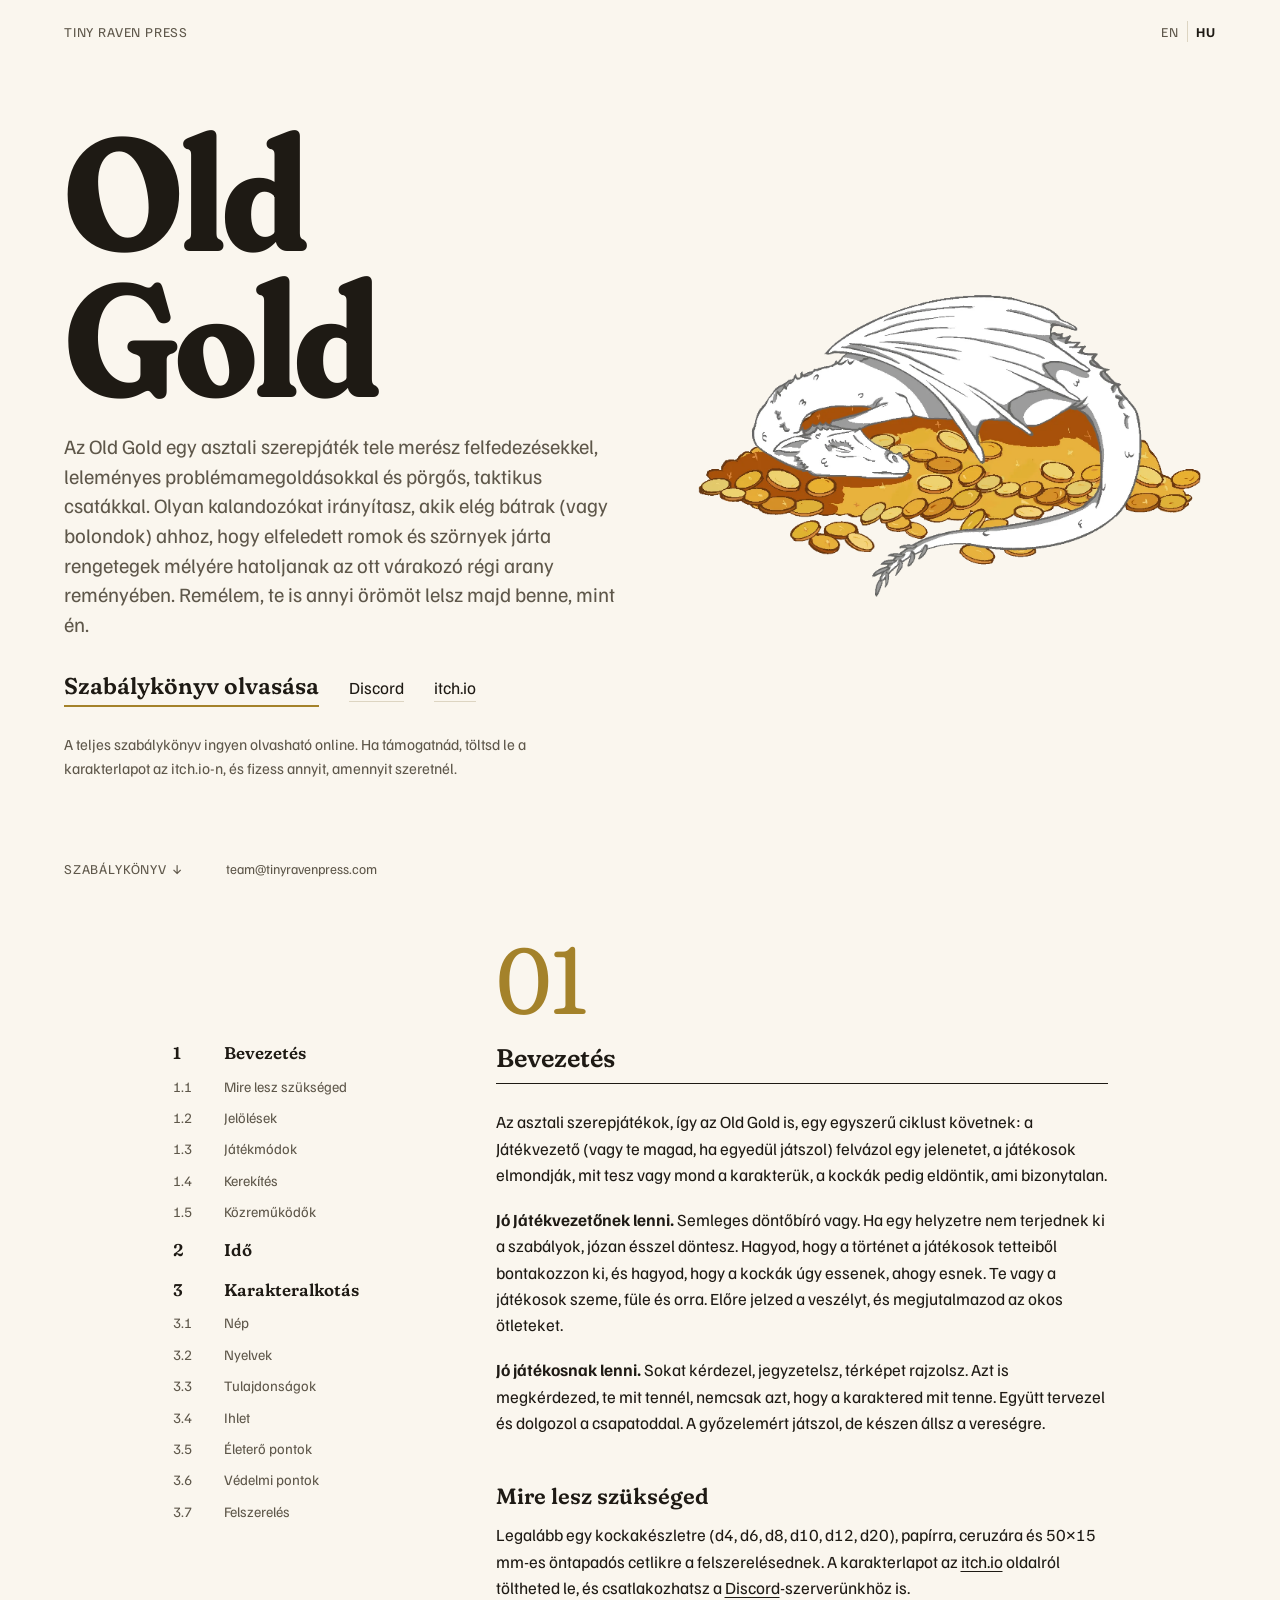
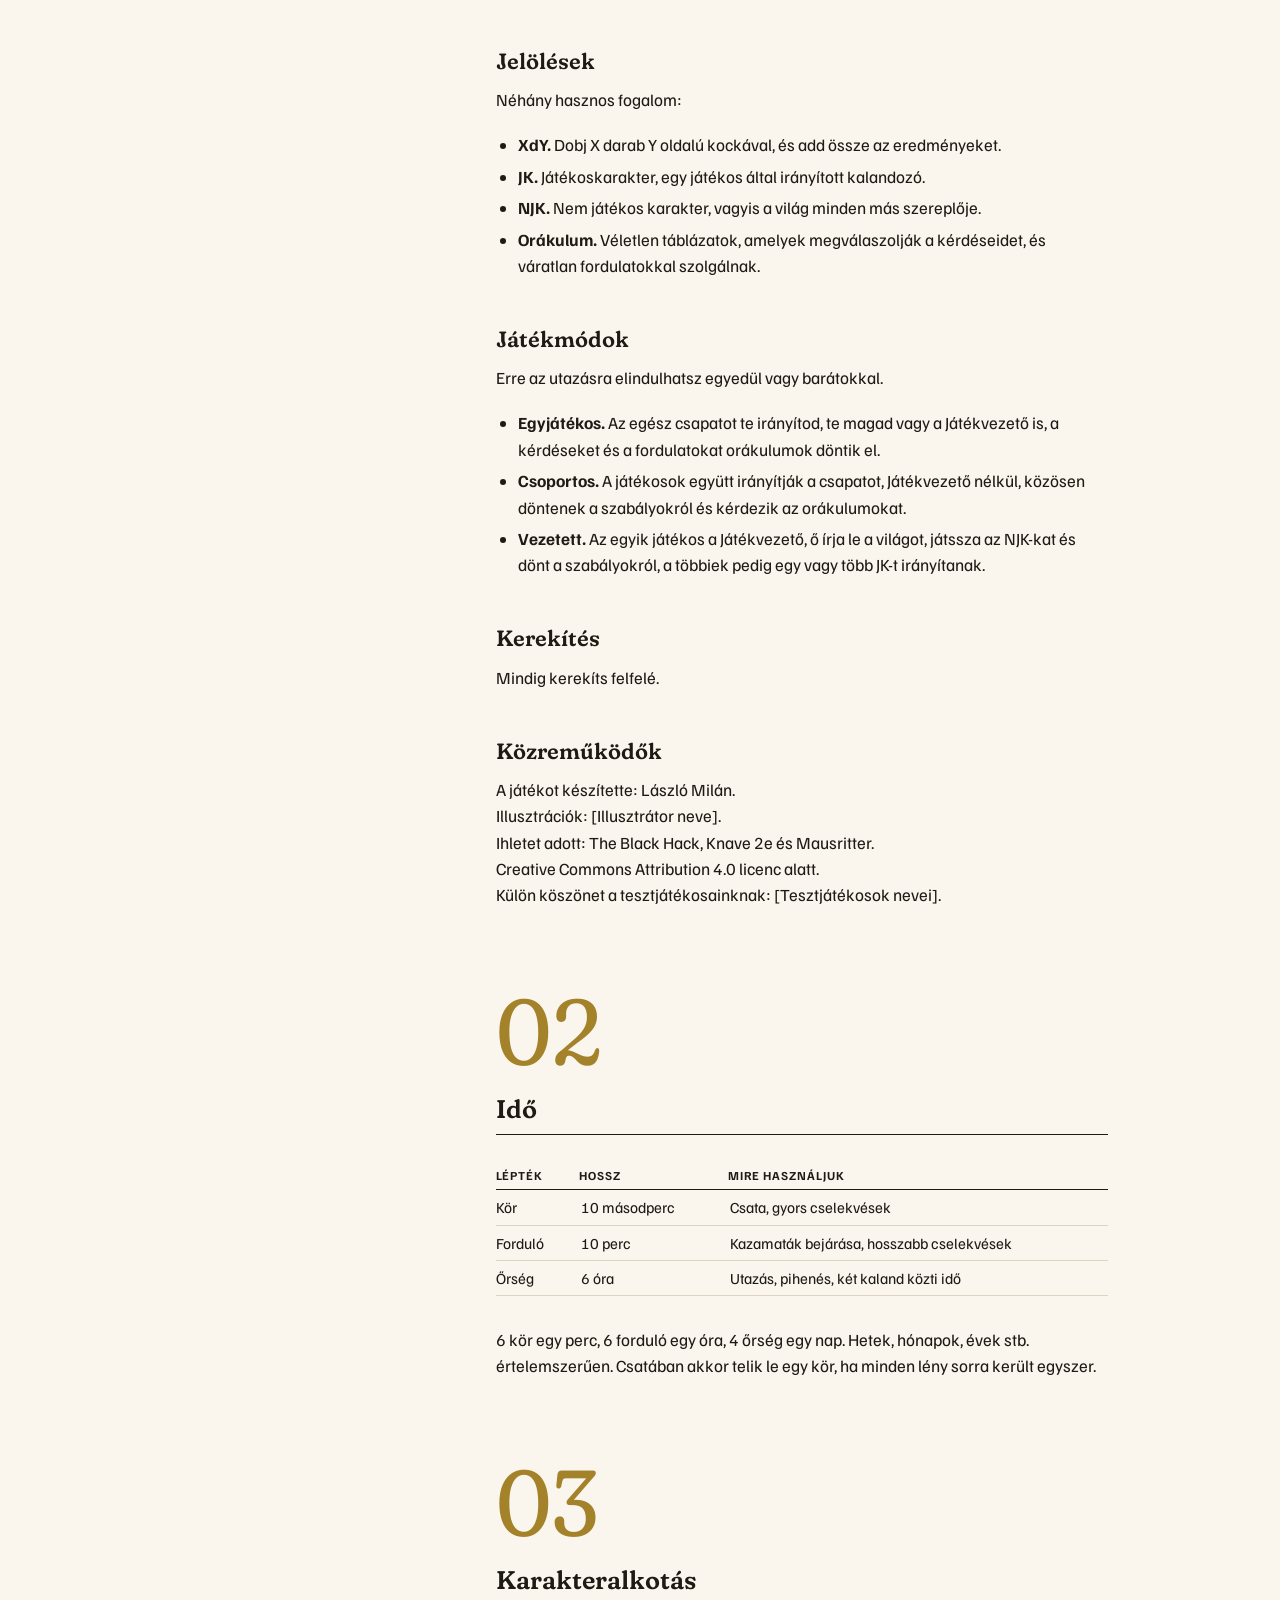
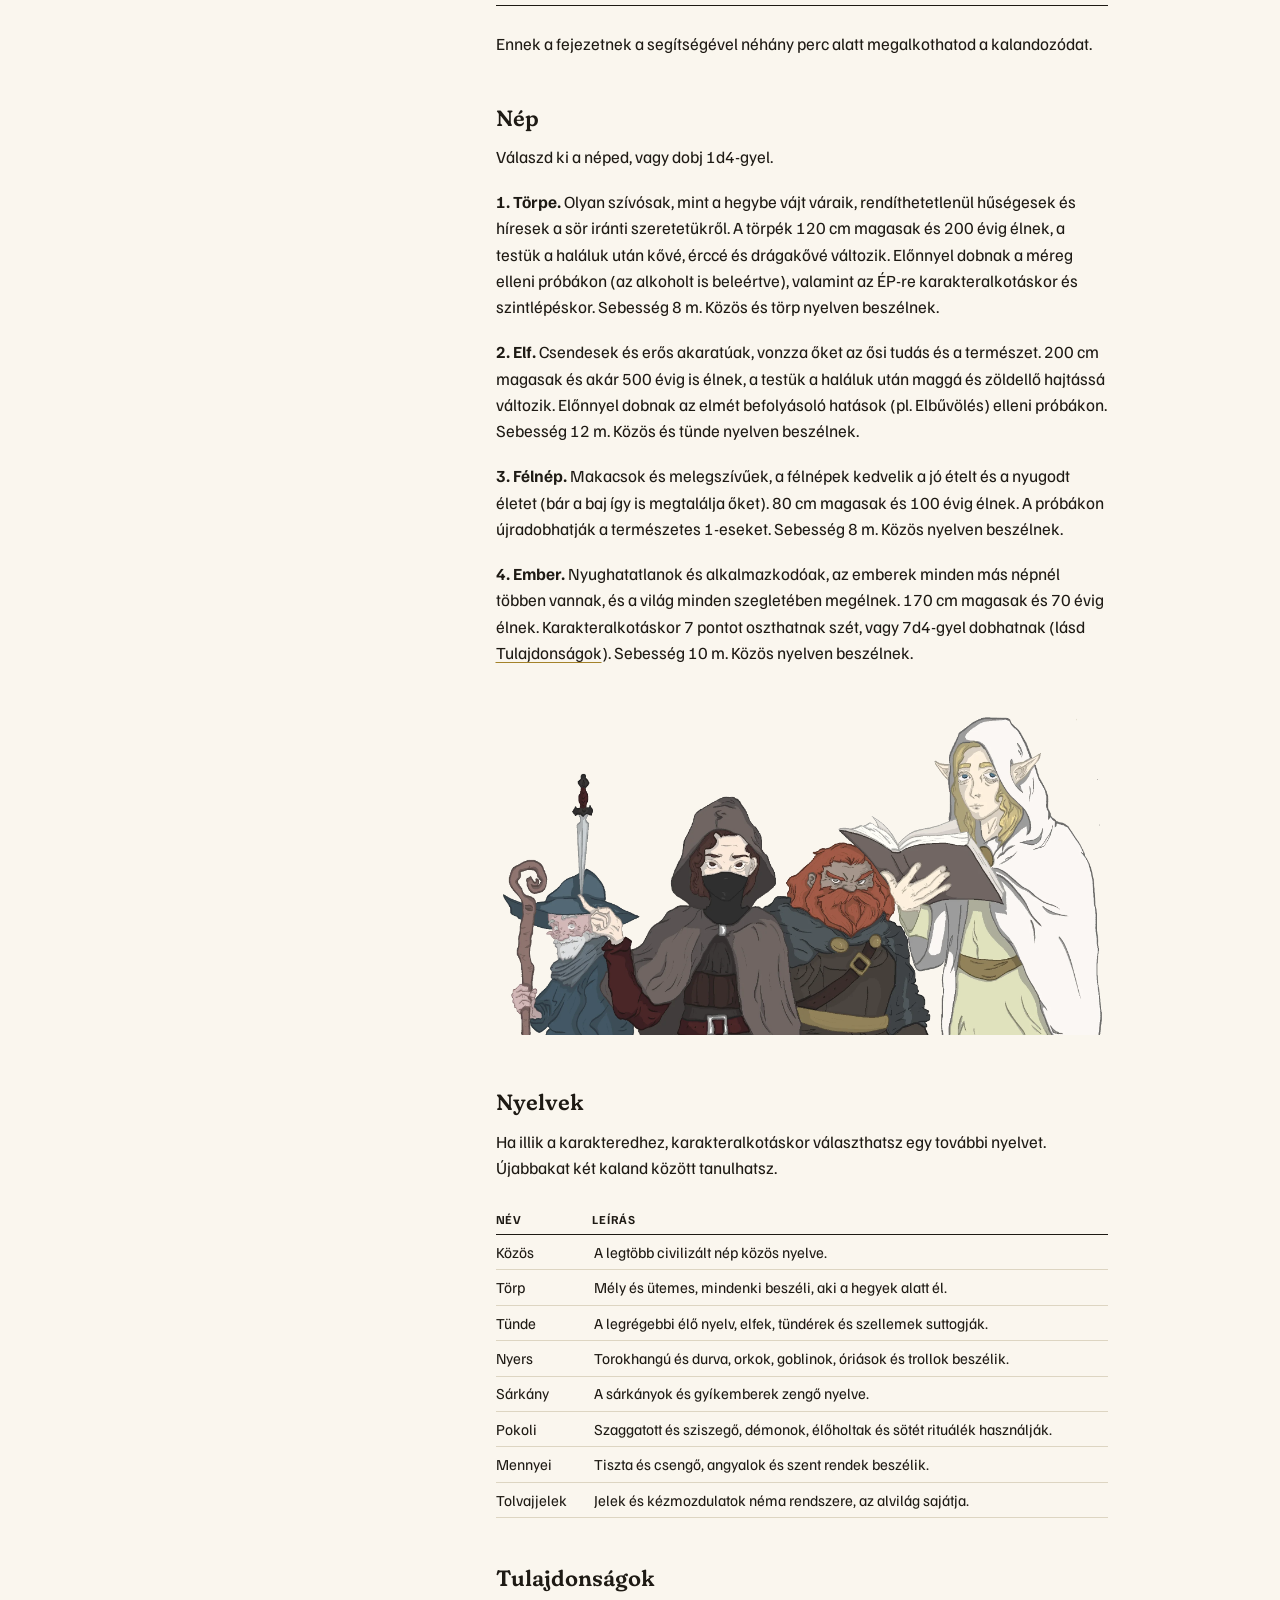
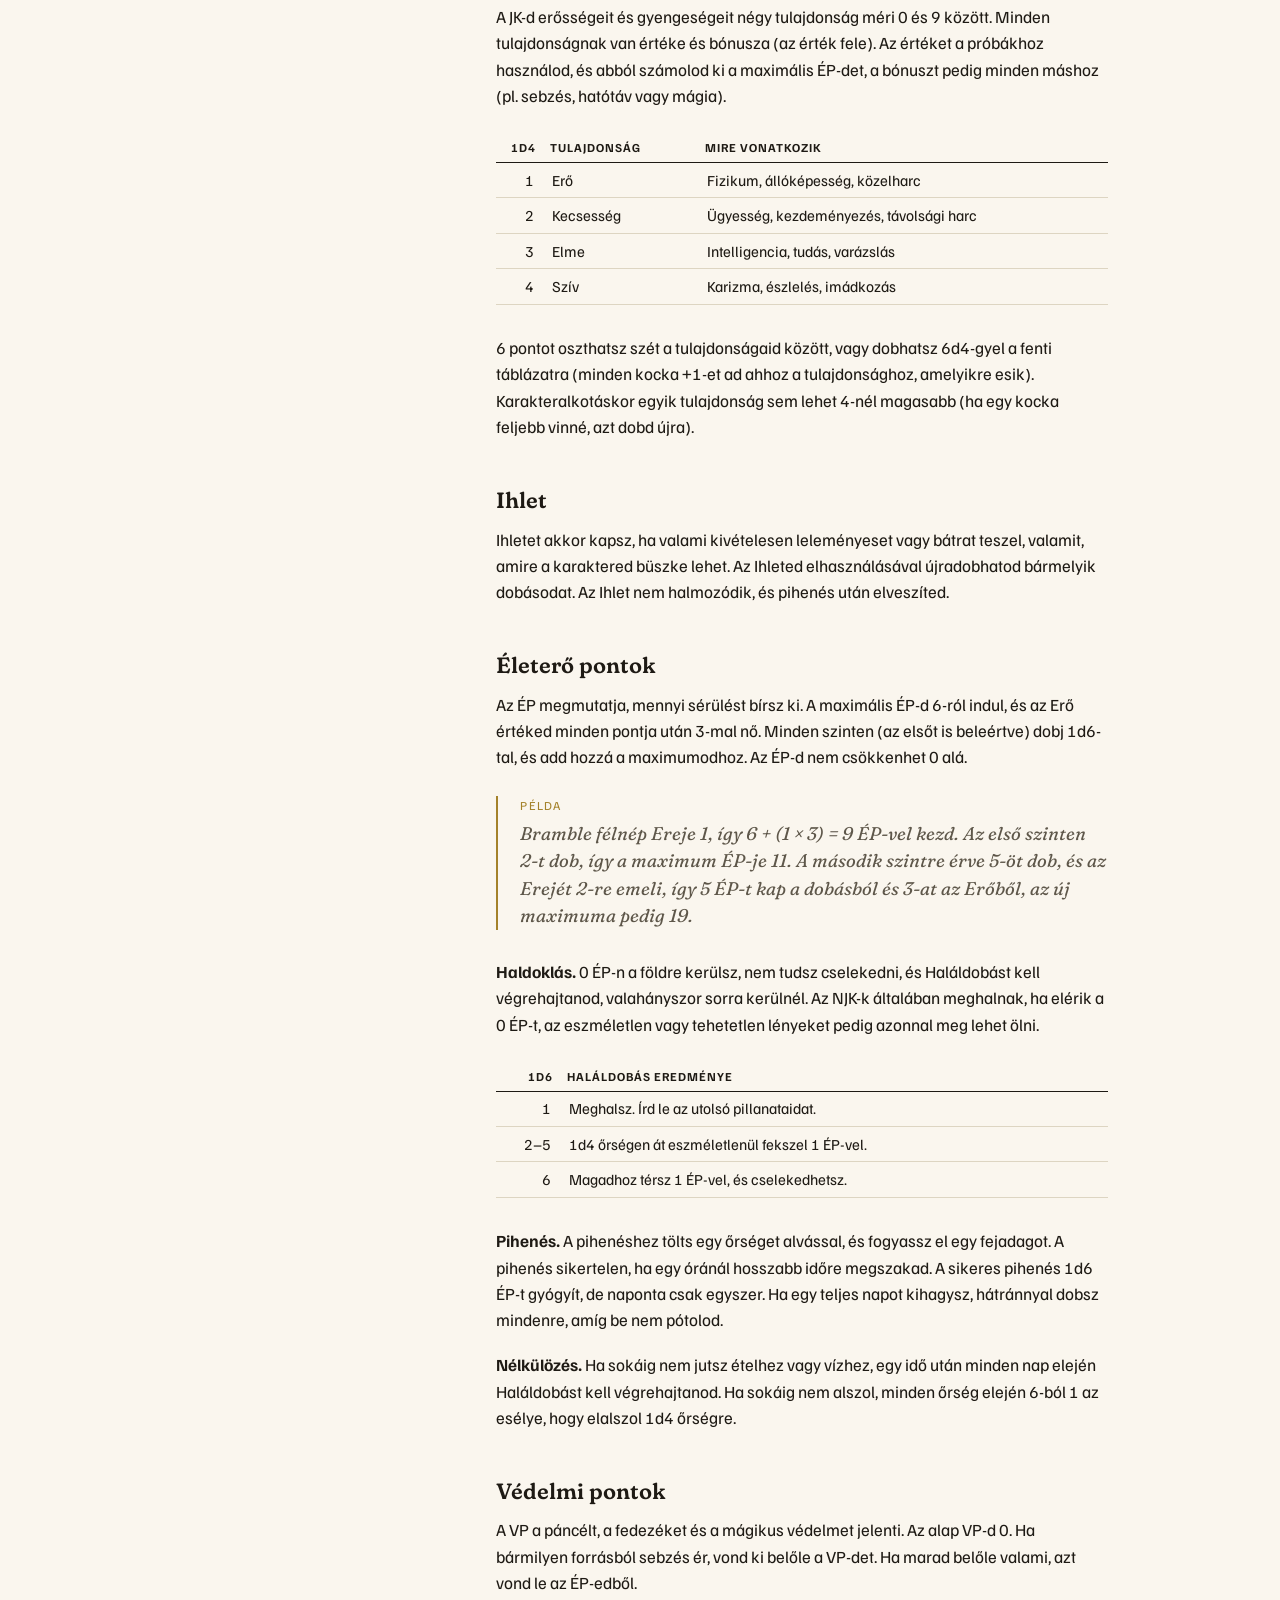
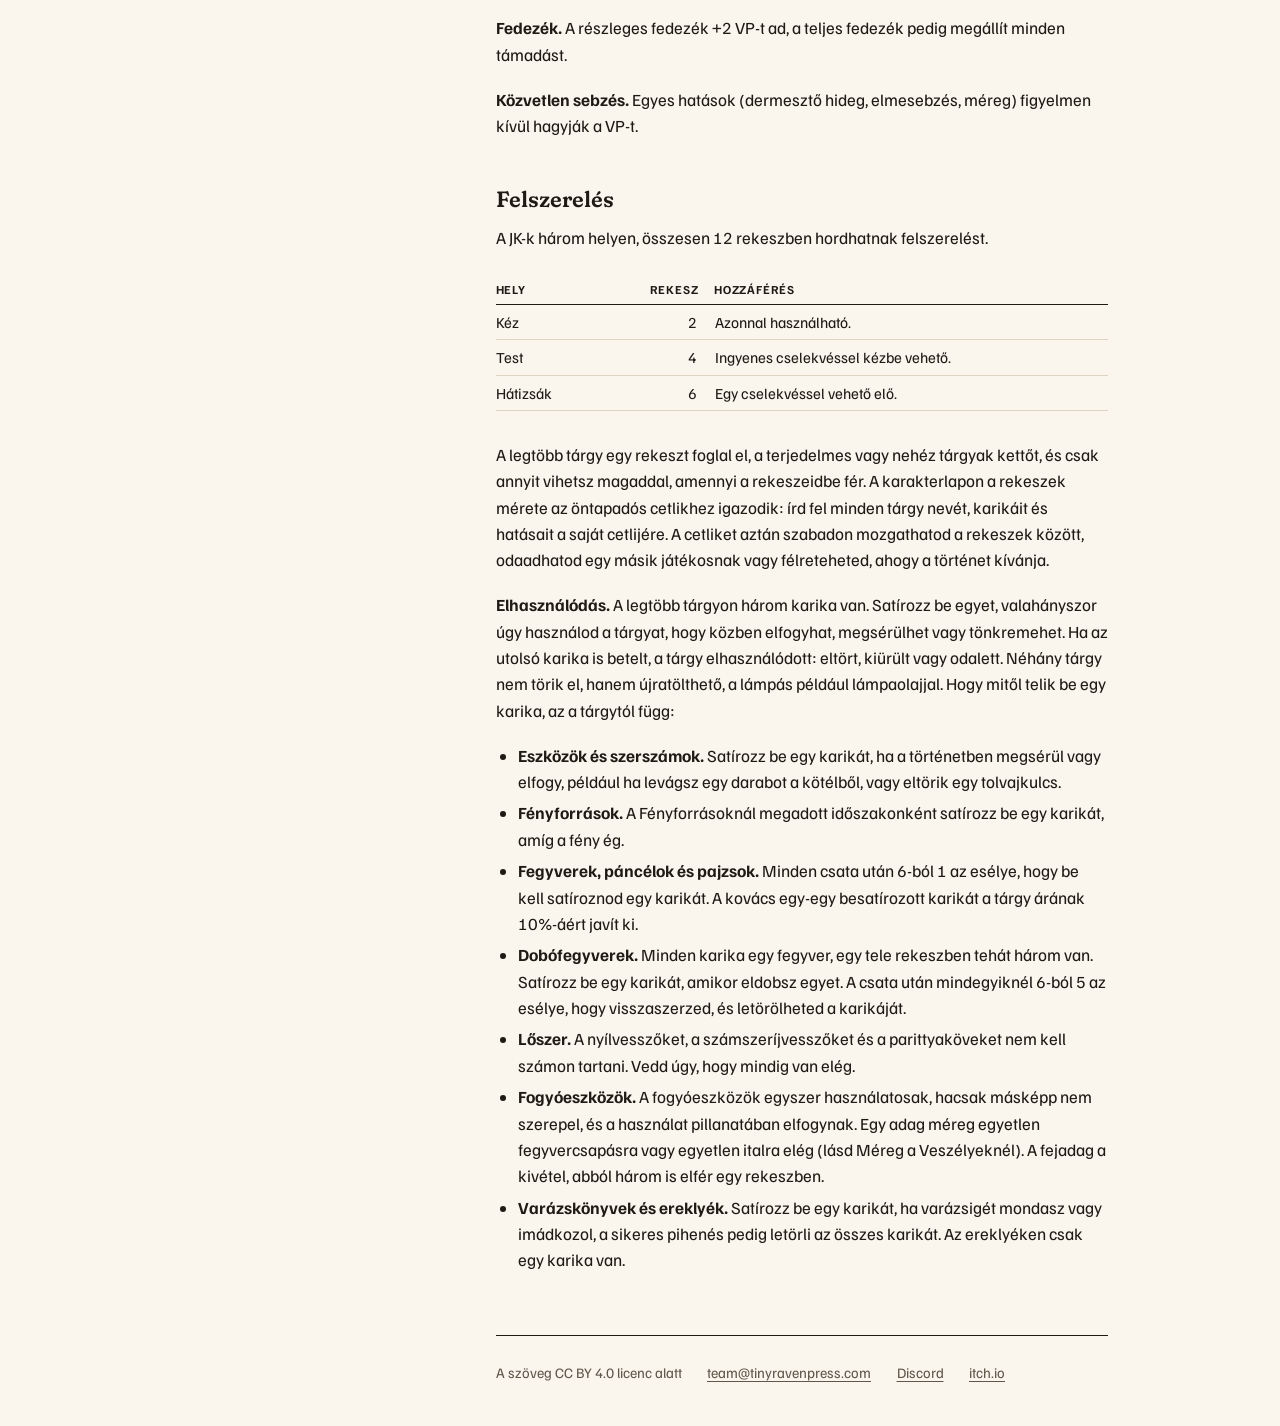
==== hu/index.html @ a1b12039 "Implement language switcher in navigation for English and Hungarian" ====
<!DOCTYPE html>
<html lang="hu">
<head>
<meta charset="utf-8">
<meta name="viewport" content="width=device-width, initial-scale=1">
<title>Old Gold — fantasy kalandjáték</title>
<meta name="description" content="Fantasy kalandjáték a merész felfedezésről, a kreatív problémamegoldásról és a pörgős, taktikus harcról. A teljes szabálykönyv ingyen olvasható online.">
<meta name="theme-color" content="#faf6ee">
<link rel="icon" href="../assets/img/favicon.png">
<link rel="canonical" href="https://oldgoldrpg.com/hu/">
<link rel="alternate" hreflang="hu" href="https://oldgoldrpg.com/hu/">
<link rel="alternate" hreflang="en" href="https://oldgoldrpg.com/">
<link rel="alternate" hreflang="x-default" href="https://oldgoldrpg.com/">
<meta property="og:type" content="website">
<meta property="og:url" content="https://oldgoldrpg.com/hu/">
<meta property="og:site_name" content="Old Gold">
<meta property="og:locale" content="hu_HU">
<meta property="og:title" content="Old Gold — fantasy kalandjáték">
<meta property="og:description" content="Fantasy kalandjáték OSR gyökerekkel és modern tervezéssel. A teljes szabálykönyv ingyen olvasható online.">
<meta property="og:image" content="https://oldgoldrpg.com/assets/img/og-image.png">
<meta property="og:image:width" content="1200">
<meta property="og:image:height" content="630">
<meta property="og:image:alt" content="Egy sárkány alszik összegömbölyödve egy aranyhalmon">
<meta name="twitter:card" content="summary_large_image">
<meta name="twitter:image" content="https://oldgoldrpg.com/assets/img/og-image.png">
<link rel="preload" href="../assets/fonts/fraunces-normal-latin.woff2" as="font" type="font/woff2" crossorigin>
<link rel="preload" href="../assets/fonts/familjen-grotesk-normal-latin.woff2" as="font" type="font/woff2" crossorigin>
<link rel="stylesheet" href="../assets/css/fonts.css">
<link rel="stylesheet" href="../assets/css/styles.css">
</head>
<body>
<a class="skip" href="#rules">Ugrás a szabályokhoz</a>

<header class="cover" id="top">
  <div class="cover-top">
    <span>Tiny Raven Press</span>
    <nav class="lang" aria-label="Language"><a href="../" hreflang="en" lang="en" data-lang-switch>EN</a><span class="on" lang="hu">HU</span></nav>
  </div>
  <div class="cover-main">
    <div class="cover-text">
      <h1>Old Gold</h1>
      <p class="deck">Az Old Gold egy asztali szerepjáték tele merész felfedezésekkel, leleményes problémamegoldásokkal és pörgős, taktikus csatákkal. Olyan kalandozókat irányítasz, akik elég bátrak (vagy bolondok) ahhoz, hogy elfeledett romok és szörnyek járta rengetegek mélyére hatoljanak az ott várakozó régi arany reményében. Remélem, te is annyi örömöt lelsz majd benne, mint én.</p>
      <p class="actions">
        <a class="primary" href="#rules">Szabálykönyv olvasása</a>
        <a href="https://discord.gg/WssHvFgUZ" target="_blank" rel="noopener">Discord</a>
        <a href="https://tinyravenpress.itch.io/old-gold/" target="_blank" rel="noopener">itch.io</a>
      </p>
      <p class="note">A teljes szabálykönyv ingyen olvasható online. Ha támogatnád, töltsd le a karakterlapot az itch.io-n, és fizess annyit, amennyit szeretnél.</p>
    </div>
    <figure class="cover-art">
      <picture>
        <source type="image/webp" srcset="../assets/img/hero-cover-img.webp">
        <img src="../assets/img/hero-cover-img.png" alt="Egy sárkány alszik összegömbölyödve egy aranyhalmon" width="1450" height="1450" fetchpriority="high">
      </picture>
    </figure>
  </div>
  <div class="cover-bottom">
    <a href="#rules">Szabálykönyv ↓</a>
    <a href="mailto:team@tinyravenpress.com">team@tinyravenpress.com</a>
  </div>
</header>

<div class="reading">
  <nav class="index" aria-label="Tartalom"><ol class="toc"><li class="ch"><a href="#introduction"><span class="n">1</span><span class="t">Bevezetés</span></a><ol><li><a href="#what-you-need"><span class="n">1.1</span><span class="t">Mire lesz szükséged</span></a></li><li><a href="#game-notations"><span class="n">1.2</span><span class="t">Jelölések</span></a></li><li><a href="#modes-of-play"><span class="n">1.3</span><span class="t">Játékmódok</span></a></li><li><a href="#rounding"><span class="n">1.4</span><span class="t">Kerekítés</span></a></li><li><a href="#credits"><span class="n">1.5</span><span class="t">Közreműködők</span></a></li></ol></li><li class="ch"><a href="#time"><span class="n">2</span><span class="t">Idő</span></a></li><li class="ch"><a href="#character-creation"><span class="n">3</span><span class="t">Karakteralkotás</span></a><ol><li><a href="#ancestry"><span class="n">3.1</span><span class="t">Nép</span></a></li><li><a href="#languages"><span class="n">3.2</span><span class="t">Nyelvek</span></a></li><li><a href="#attributes"><span class="n">3.3</span><span class="t">Tulajdonságok</span></a></li><li><a href="#inspiration"><span class="n">3.4</span><span class="t">Ihlet</span></a></li><li><a href="#health-points"><span class="n">3.5</span><span class="t">Életerő pontok</span></a></li><li><a href="#defense-points"><span class="n">3.6</span><span class="t">Védelmi pontok</span></a></li><li><a href="#inventory"><span class="n">3.7</span><span class="t">Felszerelés</span></a></li></ol></li></ol></nav>

  <main class="rules" id="rules">
    <section class="chapter" data-number="1"><h2 id="introduction"><span class="num">1</span><span class="t">Bevezetés</span></h2>
<p>Az asztali szerepjátékok, így az Old Gold is, egy egyszerű ciklust követnek: a Játékvezető (vagy te magad, ha egyedül játszol) felvázol egy jelenetet, a játékosok elmondják, mit tesz vagy mond a karakterük, a kockák pedig eldöntik, ami bizonytalan.</p>
<p class="rule"><strong>Jó Játékvezetőnek lenni.</strong> Semleges döntőbíró vagy. Ha egy helyzetre nem terjednek ki a szabályok, józan ésszel döntesz. Hagyod, hogy a történet a játékosok tetteiből bontakozzon ki, és hagyod, hogy a kockák úgy essenek, ahogy esnek. Te vagy a játékosok szeme, füle és orra. Előre jelzed a veszélyt, és megjutalmazod az okos ötleteket.</p>
<p class="rule"><strong>Jó játékosnak lenni.</strong> Sokat kérdezel, jegyzetelsz, térképet rajzolsz. Azt is megkérdezed, te mit tennél, nemcsak azt, hogy a karaktered mit tenne. Együtt tervezel és dolgozol a csapatoddal. A győzelemért játszol, de készen állsz a vereségre.</p>
<h3 id="what-you-need"><span class="num">1.1</span><span class="t">Mire lesz szükséged</span></h3>
<p>Legalább egy kockakészletre (d4, d6, d8, d10, d12, d20), papírra, ceruzára és 50×15 mm-es öntapadós cetlikre a felszerelésednek. A karakterlapot az <a href="https://tinyravenpress.itch.io/old-gold/" target="_blank" rel="noopener">itch.io</a> oldalról töltheted le, és csatlakozhatsz a <a href="https://discord.gg/WssHvFgUZ" target="_blank" rel="noopener">Discord</a>-szerverünkhöz is.</p>
<h3 id="game-notations"><span class="num">1.2</span><span class="t">Jelölések</span></h3>
<p>Néhány hasznos fogalom:</p>
<ul>
<li><strong>XdY.</strong> Dobj X darab Y oldalú kockával, és add össze az eredményeket.</li>
<li><strong>JK.</strong> Játékoskarakter, egy játékos által irányított kalandozó.</li>
<li><strong>NJK.</strong> Nem játékos karakter, vagyis a világ minden más szereplője.</li>
<li><strong>Orákulum.</strong> Véletlen táblázatok, amelyek megválaszolják a kérdéseidet, és váratlan fordulatokkal szolgálnak.</li>
</ul>
<h3 id="modes-of-play"><span class="num">1.3</span><span class="t">Játékmódok</span></h3>
<p>Erre az utazásra elindulhatsz egyedül vagy barátokkal.</p>
<ul>
<li><strong>Egyjátékos.</strong> Az egész csapatot te irányítod, te magad vagy a Játékvezető is, a kérdéseket és a fordulatokat orákulumok döntik el.</li>
<li><strong>Csoportos.</strong> A játékosok együtt irányítják a csapatot, Játékvezető nélkül, közösen döntenek a szabályokról és kérdezik az orákulumokat.</li>
<li><strong>Vezetett.</strong> Az egyik játékos a Játékvezető, ő írja le a világot, játssza az NJK-kat és dönt a szabályokról, a többiek pedig egy vagy több JK-t irányítanak.</li>
</ul>
<h3 id="rounding"><span class="num">1.4</span><span class="t">Kerekítés</span></h3>
<p>Mindig kerekíts felfelé.</p>
<h3 id="credits"><span class="num">1.5</span><span class="t">Közreműködők</span></h3>
<p>A játékot készítette: László Milán.<br>Illusztrációk: [Illusztrátor neve].<br>Ihletet adott: The Black Hack, Knave 2e és Mausritter.<br>Creative Commons Attribution 4.0 licenc alatt.<br>Külön köszönet a tesztjátékosainknak: [Tesztjátékosok nevei].</p>
</section>
<section class="chapter" data-number="2"><h2 id="time"><span class="num">2</span><span class="t">Idő</span></h2>
<div class="table-wrap"><table>
<thead>
<tr>
<th>Lépték</th>
<th>Hossz</th>
<th>Mire használjuk</th>
</tr>
</thead>
<tbody><tr>
<td>Kör</td>
<td>10 másodperc</td>
<td>Csata, gyors cselekvések</td>
</tr>
<tr>
<td>Forduló</td>
<td>10 perc</td>
<td>Kazamaták bejárása, hosszabb cselekvések</td>
</tr>
<tr>
<td>Őrség</td>
<td>6 óra</td>
<td>Utazás, pihenés, két kaland közti idő</td>
</tr>
</tbody></table></div>
<p>6 kör egy perc, 6 forduló egy óra, 4 őrség egy nap. Hetek, hónapok, évek stb. értelemszerűen. Csatában akkor telik le egy kör, ha minden lény sorra került egyszer.</p>
</section>
<section class="chapter" data-number="3"><h2 id="character-creation"><span class="num">3</span><span class="t">Karakteralkotás</span></h2>
<p>Ennek a fejezetnek a segítségével néhány perc alatt megalkothatod a kalandozódat.</p>
<h3 id="ancestry"><span class="num">3.1</span><span class="t">Nép</span></h3>
<p>Válaszd ki a néped, vagy dobj 1d4-gyel.</p>
<p class="rule"><strong>1. Törpe.</strong> Olyan szívósak, mint a hegybe vájt váraik, rendíthetetlenül hűségesek és híresek a sör iránti szeretetükről. A törpék 120 cm magasak és 200 évig élnek, a testük a haláluk után kővé, érccé és drágakővé változik. Előnnyel dobnak a méreg elleni próbákon (az alkoholt is beleértve), valamint az ÉP-re karakteralkotáskor és szintlépéskor. Sebesség 8 m. Közös és törp nyelven beszélnek.</p>
<p class="rule"><strong>2. Elf.</strong> Csendesek és erős akaratúak, vonzza őket az ősi tudás és a természet. 200 cm magasak és akár 500 évig is élnek, a testük a haláluk után maggá és zöldellő hajtássá változik. Előnnyel dobnak az elmét befolyásoló hatások (pl. Elbűvölés) elleni próbákon. Sebesség 12 m. Közös és tünde nyelven beszélnek.</p>
<p class="rule"><strong>3. Félnép.</strong> Makacsok és melegszívűek, a félnépek kedvelik a jó ételt és a nyugodt életet (bár a baj így is megtalálja őket). 80 cm magasak és 100 évig élnek. A próbákon újradobhatják a természetes 1-eseket. Sebesség 8 m. Közös nyelven beszélnek.</p>
<p class="rule"><strong>4. Ember.</strong> Nyughatatlanok és alkalmazkodóak, az emberek minden más népnél többen vannak, és a világ minden szegletében megélnek. 170 cm magasak és 70 évig élnek. Karakteralkotáskor 7 pontot oszthatnak szét, vagy 7d4-gyel dobhatnak (lásd <a class="xref" href="#attributes">Tulajdonságok</a>). Sebesség 10 m. Közös nyelven beszélnek.</p>
<figure class="plate plate-ancestries"><picture><source type="image/webp" srcset="../assets/img/ancestries.webp"><img src="../assets/img/ancestries.png" alt="Négy kalandozó áll együtt: egy botot tartó félnép, egy csuklyás ember, egy vörös szakállú törpe és egy magas, könyvet olvasó elf." loading="lazy" decoding="async" width="2133" height="1138"></picture></figure>
<h3 id="languages"><span class="num">3.2</span><span class="t">Nyelvek</span></h3>
<p>Ha illik a karakteredhez, karakteralkotáskor választhatsz egy további nyelvet. Újabbakat két kaland között tanulhatsz.</p>
<div class="table-wrap"><table>
<thead>
<tr>
<th>Név</th>
<th>Leírás</th>
</tr>
</thead>
<tbody><tr>
<td>Közös</td>
<td>A legtöbb civilizált nép közös nyelve.</td>
</tr>
<tr>
<td>Törp</td>
<td>Mély és ütemes, mindenki beszéli, aki a hegyek alatt él.</td>
</tr>
<tr>
<td>Tünde</td>
<td>A legrégebbi élő nyelv, elfek, tündérek és szellemek suttogják.</td>
</tr>
<tr>
<td>Nyers</td>
<td>Torokhangú és durva, orkok, goblinok, óriások és trollok beszélik.</td>
</tr>
<tr>
<td>Sárkány</td>
<td>A sárkányok és gyíkemberek zengő nyelve.</td>
</tr>
<tr>
<td>Pokoli</td>
<td>Szaggatott és sziszegő, démonok, élőholtak és sötét rituálék használják.</td>
</tr>
<tr>
<td>Mennyei</td>
<td>Tiszta és csengő, angyalok és szent rendek beszélik.</td>
</tr>
<tr>
<td>Tolvajjelek</td>
<td>Jelek és kézmozdulatok néma rendszere, az alvilág sajátja.</td>
</tr>
</tbody></table></div>
<h3 id="attributes"><span class="num">3.3</span><span class="t">Tulajdonságok</span></h3>
<p>A JK-d erősségeit és gyengeségeit négy tulajdonság méri 0 és 9 között. Minden tulajdonságnak van értéke és bónusza (az érték fele). Az értéket a próbákhoz használod, és abból számolod ki a maximális ÉP-det, a bónuszt pedig minden máshoz (pl. sebzés, hatótáv vagy mágia).</p>
<div class="table-wrap"><table>
<thead>
<tr>
<th class="numeric">1d4</th>
<th>Tulajdonság</th>
<th>Mire vonatkozik</th>
</tr>
</thead>
<tbody><tr>
<td class="numeric">1</td>
<td>Erő</td>
<td>Fizikum, állóképesség, közelharc</td>
</tr>
<tr>
<td class="numeric">2</td>
<td>Kecsesség</td>
<td>Ügyesség, kezdeményezés, távolsági harc</td>
</tr>
<tr>
<td class="numeric">3</td>
<td>Elme</td>
<td>Intelligencia, tudás, varázslás</td>
</tr>
<tr>
<td class="numeric">4</td>
<td>Szív</td>
<td>Karizma, észlelés, imádkozás</td>
</tr>
</tbody></table></div>
<p>6 pontot oszthatsz szét a tulajdonságaid között, vagy dobhatsz 6d4-gyel a fenti táblázatra (minden kocka +1-et ad ahhoz a tulajdonsághoz, amelyikre esik). Karakteralkotáskor egyik tulajdonság sem lehet 4-nél magasabb (ha egy kocka feljebb vinné, azt dobd újra).</p>
<h3 id="inspiration"><span class="num">3.4</span><span class="t">Ihlet</span></h3>
<p>Ihletet akkor kapsz, ha valami kivételesen leleményeset vagy bátrat teszel, valamit, amire a karaktered büszke lehet. Az Ihleted elhasználásával újradobhatod bármelyik dobásodat. Az Ihlet nem halmozódik, és pihenés után elveszíted.</p>
<h3 id="health-points"><span class="num">3.5</span><span class="t">Életerő pontok</span></h3>
<p>Az ÉP megmutatja, mennyi sérülést bírsz ki. A maximális ÉP-d 6-ról indul, és az Erő értéked minden pontja után 3-mal nő. Minden szinten (az elsőt is beleértve) dobj 1d6-tal, és add hozzá a maximumodhoz. Az ÉP-d nem csökkenhet 0 alá.</p>
<aside class="example">
<p>Bramble félnép Ereje 1, így 6 + (1 × 3) = 9 ÉP-vel kezd. Az első szinten 2-t dob, így a maximum ÉP-je 11. A második szintre érve 5-öt dob, és az Erejét 2-re emeli, így 5 ÉP-t kap a dobásból és 3-at az Erőből, az új maximuma pedig 19.</p>
</aside>
<p class="rule"><strong>Haldoklás.</strong> 0 ÉP-n a földre kerülsz, nem tudsz cselekedni, és Haláldobást kell végrehajtanod, valahányszor sorra kerülnél. Az NJK-k általában meghalnak, ha elérik a 0 ÉP-t, az eszméletlen vagy tehetetlen lényeket pedig azonnal meg lehet ölni.</p>
<div class="table-wrap"><table>
<thead>
<tr>
<th class="numeric">1d6</th>
<th>Haláldobás eredménye</th>
</tr>
</thead>
<tbody><tr>
<td class="numeric">1</td>
<td>Meghalsz. Írd le az utolsó pillanataidat.</td>
</tr>
<tr>
<td class="numeric">2–5</td>
<td>1d4 őrségen át eszméletlenül fekszel 1 ÉP-vel.</td>
</tr>
<tr>
<td class="numeric">6</td>
<td>Magadhoz térsz 1 ÉP-vel, és cselekedhetsz.</td>
</tr>
</tbody></table></div>
<p class="rule"><strong>Pihenés.</strong> A pihenéshez tölts egy őrséget alvással, és fogyassz el egy fejadagot. A pihenés sikertelen, ha egy óránál hosszabb időre megszakad. A sikeres pihenés 1d6 ÉP-t gyógyít, de naponta csak egyszer. Ha egy teljes napot kihagysz, hátránnyal dobsz mindenre, amíg be nem pótolod.</p>
<p class="rule"><strong>Nélkülözés.</strong> Ha sokáig nem jutsz ételhez vagy vízhez, egy idő után minden nap elején Haláldobást kell végrehajtanod. Ha sokáig nem alszol, minden őrség elején 6-ból 1 az esélye, hogy elalszol 1d4 őrségre.</p>
<h3 id="defense-points"><span class="num">3.6</span><span class="t">Védelmi pontok</span></h3>
<p>A VP a páncélt, a fedezéket és a mágikus védelmet jelenti. Az alap VP-d 0. Ha bármilyen forrásból sebzés ér, vond ki belőle a VP-det. Ha marad belőle valami, azt vond le az ÉP-edből.</p>
<p class="rule"><strong>Fedezék.</strong> A részleges fedezék +2 VP-t ad, a teljes fedezék pedig megállít minden támadást.</p>
<p class="rule"><strong>Közvetlen sebzés.</strong> Egyes hatások (dermesztő hideg, elmesebzés, méreg) figyelmen kívül hagyják a VP-t.</p>
<h3 id="inventory"><span class="num">3.7</span><span class="t">Felszerelés</span></h3>
<p>A JK-k három helyen, összesen 12 rekeszben hordhatnak felszerelést.</p>
<div class="table-wrap"><table>
<thead>
<tr>
<th>Hely</th>
<th class="numeric">Rekesz</th>
<th>Hozzáférés</th>
</tr>
</thead>
<tbody><tr>
<td>Kéz</td>
<td class="numeric">2</td>
<td>Azonnal használható.</td>
</tr>
<tr>
<td>Test</td>
<td class="numeric">4</td>
<td>Ingyenes cselekvéssel kézbe vehető.</td>
</tr>
<tr>
<td>Hátizsák</td>
<td class="numeric">6</td>
<td>Egy cselekvéssel vehető elő.</td>
</tr>
</tbody></table></div>
<p>A legtöbb tárgy egy rekeszt foglal el, a terjedelmes vagy nehéz tárgyak kettőt, és csak annyit vihetsz magaddal, amennyi a rekeszeidbe fér. A karakterlapon a rekeszek mérete az öntapadós cetlikhez igazodik: írd fel minden tárgy nevét, karikáit és hatásait a saját cetlijére. A cetliket aztán szabadon mozgathatod a rekeszek között, odaadhatod egy másik játékosnak vagy félreteheted, ahogy a történet kívánja.</p>
<p class="rule"><strong>Elhasználódás.</strong> A legtöbb tárgyon három karika van. Satírozz be egyet, valahányszor úgy használod a tárgyat, hogy közben elfogyhat, megsérülhet vagy tönkremehet. Ha az utolsó karika is betelt, a tárgy elhasználódott: eltört, kiürült vagy odalett. Néhány tárgy nem törik el, hanem újratölthető, a lámpás például lámpaolajjal. Hogy mitől telik be egy karika, az a tárgytól függ:</p>
<ul>
<li><strong>Eszközök és szerszámok.</strong> Satírozz be egy karikát, ha a történetben megsérül vagy elfogy, például ha levágsz egy darabot a kötélből, vagy eltörik egy tolvajkulcs.</li>
<li><strong>Fényforrások.</strong> A Fényforrásoknál megadott időszakonként satírozz be egy karikát, amíg a fény ég.</li>
<li><strong>Fegyverek, páncélok és pajzsok.</strong> Minden csata után 6-ból 1 az esélye, hogy be kell satíroznod egy karikát. A kovács egy-egy besatírozott karikát a tárgy árának 10%-áért javít ki.</li>
<li><strong>Dobófegyverek.</strong> Minden karika egy fegyver, egy tele rekeszben tehát három van. Satírozz be egy karikát, amikor eldobsz egyet. A csata után mindegyiknél 6-ból 5 az esélye, hogy visszaszerzed, és letörölheted a karikáját.</li>
<li><strong>Lőszer.</strong> A nyílvesszőket, a számszeríjvesszőket és a parittyaköveket nem kell számon tartani. Vedd úgy, hogy mindig van elég.</li>
<li><strong>Fogyóeszközök.</strong> A fogyóeszközök egyszer használatosak, hacsak másképp nem szerepel, és a használat pillanatában elfogynak. Egy adag méreg egyetlen fegyvercsapásra vagy egyetlen italra elég (lásd Méreg a Veszélyeknél). A fejadag a kivétel, abból három is elfér egy rekeszben.</li>
<li><strong>Varázskönyvek és ereklyék.</strong> Satírozz be egy karikát, ha varázsigét mondasz vagy imádkozol, a sikeres pihenés pedig letörli az összes karikát. Az ereklyéken csak egy karika van.</li>
</ul>
</section>
  </main>

  <footer class="colophon">
    <p>
      <span>A szöveg CC BY 4.0 licenc alatt</span>
      <a href="mailto:team@tinyravenpress.com">team@tinyravenpress.com</a>
      <a href="https://discord.gg/WssHvFgUZ" target="_blank" rel="noopener">Discord</a>
      <a href="https://tinyravenpress.itch.io/old-gold/" target="_blank" rel="noopener">itch.io</a>
    </p>
  </footer>
</div>

<button class="pill" type="button" data-toc-open>Tartalom</button>
<dialog id="toc-dialog" aria-label="Tartalom">
  <div class="dialog-in">
    <div class="dialog-head">
      <span class="dialog-title">Tartalom</span>
      <button type="button" data-close>Bezárás</button>
    </div>
    <ol class="toc"><li class="ch"><a href="#introduction"><span class="n">1</span><span class="t">Bevezetés</span></a><ol><li><a href="#what-you-need"><span class="n">1.1</span><span class="t">Mire lesz szükséged</span></a></li><li><a href="#game-notations"><span class="n">1.2</span><span class="t">Jelölések</span></a></li><li><a href="#modes-of-play"><span class="n">1.3</span><span class="t">Játékmódok</span></a></li><li><a href="#rounding"><span class="n">1.4</span><span class="t">Kerekítés</span></a></li><li><a href="#credits"><span class="n">1.5</span><span class="t">Közreműködők</span></a></li></ol></li><li class="ch"><a href="#time"><span class="n">2</span><span class="t">Idő</span></a></li><li class="ch"><a href="#character-creation"><span class="n">3</span><span class="t">Karakteralkotás</span></a><ol><li><a href="#ancestry"><span class="n">3.1</span><span class="t">Nép</span></a></li><li><a href="#languages"><span class="n">3.2</span><span class="t">Nyelvek</span></a></li><li><a href="#attributes"><span class="n">3.3</span><span class="t">Tulajdonságok</span></a></li><li><a href="#inspiration"><span class="n">3.4</span><span class="t">Ihlet</span></a></li><li><a href="#health-points"><span class="n">3.5</span><span class="t">Életerő pontok</span></a></li><li><a href="#defense-points"><span class="n">3.6</span><span class="t">Védelmi pontok</span></a></li><li><a href="#inventory"><span class="n">3.7</span><span class="t">Felszerelés</span></a></li></ol></li></ol>
  </div>
</dialog>

<script src="../assets/js/site.js" defer></script>
</body>
</html>
---- assets/css/fonts.css ----
/* Self-hosted webfonts. Generated by tools/fetch-fonts.js — do not edit.
   Variable fonts: weight is a range, and the design also drives Fraunces'
   SOFT and WONK axes through font-variation-settings. */

@font-face {
  font-family: "Fraunces";
  font-style: italic;
  font-weight: 400 700;
  font-display: swap;
  src: url("../fonts/fraunces-italic-latin-ext.woff2") format("woff2");
  unicode-range: U+0100-02BA, U+02BD-02C5, U+02C7-02CC, U+02CE-02D7, U+02DD-02FF, U+0304, U+0308, U+0329, U+1D00-1DBF, U+1E00-1E9F, U+1EF2-1EFF, U+2020, U+20A0-20AB, U+20AD-20C0, U+2113, U+2C60-2C7F, U+A720-A7FF;
}

@font-face {
  font-family: "Fraunces";
  font-style: italic;
  font-weight: 400 700;
  font-display: swap;
  src: url("../fonts/fraunces-italic-latin.woff2") format("woff2");
  unicode-range: U+0000-00FF, U+0131, U+0152-0153, U+02BB-02BC, U+02C6, U+02DA, U+02DC, U+0304, U+0308, U+0329, U+2000-206F, U+20AC, U+2122, U+2191, U+2193, U+2212, U+2215, U+FEFF, U+FFFD;
}

@font-face {
  font-family: "Fraunces";
  font-style: normal;
  font-weight: 400 700;
  font-display: swap;
  src: url("../fonts/fraunces-normal-latin-ext.woff2") format("woff2");
  unicode-range: U+0100-02BA, U+02BD-02C5, U+02C7-02CC, U+02CE-02D7, U+02DD-02FF, U+0304, U+0308, U+0329, U+1D00-1DBF, U+1E00-1E9F, U+1EF2-1EFF, U+2020, U+20A0-20AB, U+20AD-20C0, U+2113, U+2C60-2C7F, U+A720-A7FF;
}

@font-face {
  font-family: "Fraunces";
  font-style: normal;
  font-weight: 400 700;
  font-display: swap;
  src: url("../fonts/fraunces-normal-latin.woff2") format("woff2");
  unicode-range: U+0000-00FF, U+0131, U+0152-0153, U+02BB-02BC, U+02C6, U+02DA, U+02DC, U+0304, U+0308, U+0329, U+2000-206F, U+20AC, U+2122, U+2191, U+2193, U+2212, U+2215, U+FEFF, U+FFFD;
}

@font-face {
  font-family: "Familjen Grotesk";
  font-style: italic;
  font-weight: 400 700;
  font-display: swap;
  src: url("../fonts/familjen-grotesk-italic-latin-ext.woff2") format("woff2");
  unicode-range: U+0100-02BA, U+02BD-02C5, U+02C7-02CC, U+02CE-02D7, U+02DD-02FF, U+0304, U+0308, U+0329, U+1D00-1DBF, U+1E00-1E9F, U+1EF2-1EFF, U+2020, U+20A0-20AB, U+20AD-20C0, U+2113, U+2C60-2C7F, U+A720-A7FF;
}

@font-face {
  font-family: "Familjen Grotesk";
  font-style: italic;
  font-weight: 400 700;
  font-display: swap;
  src: url("../fonts/familjen-grotesk-italic-latin.woff2") format("woff2");
  unicode-range: U+0000-00FF, U+0131, U+0152-0153, U+02BB-02BC, U+02C6, U+02DA, U+02DC, U+0304, U+0308, U+0329, U+2000-206F, U+20AC, U+2122, U+2191, U+2193, U+2212, U+2215, U+FEFF, U+FFFD;
}

@font-face {
  font-family: "Familjen Grotesk";
  font-style: normal;
  font-weight: 400 700;
  font-display: swap;
  src: url("../fonts/familjen-grotesk-normal-latin-ext.woff2") format("woff2");
  unicode-range: U+0100-02BA, U+02BD-02C5, U+02C7-02CC, U+02CE-02D7, U+02DD-02FF, U+0304, U+0308, U+0329, U+1D00-1DBF, U+1E00-1E9F, U+1EF2-1EFF, U+2020, U+20A0-20AB, U+20AD-20C0, U+2113, U+2C60-2C7F, U+A720-A7FF;
}

@font-face {
  font-family: "Familjen Grotesk";
  font-style: normal;
  font-weight: 400 700;
  font-display: swap;
  src: url("../fonts/familjen-grotesk-normal-latin.woff2") format("woff2");
  unicode-range: U+0000-00FF, U+0131, U+0152-0153, U+02BB-02BC, U+02C6, U+02DA, U+02DC, U+0304, U+0308, U+0329, U+2000-206F, U+20AC, U+2122, U+2191, U+2193, U+2212, U+2215, U+FEFF, U+FFFD;
}
---- assets/css/styles.css ----
/* Old Gold. @font-face rules are in fonts.css, generated by tools/fetch-fonts.js. */
:root {
  --paper: #faf6ee;
  --ink: #1e1a14;
  --ink-2: #5e574a;
  --rule: #ddd5c2;
  --gold: #a4822a;
  --display: "Fraunces", Georgia, serif;
  --text: "Familjen Grotesk", system-ui, -apple-system, "Segoe UI", sans-serif;
  --measure: 36em;
  --index: 15rem;
  --soft: "SOFT" 100, "WONK" 1;
}
* { box-sizing: border-box; }
html {
  background: var(--paper);
  color: var(--ink);
  font: 17px/1.55 var(--text);
  -webkit-text-size-adjust: 100%;
}
@media (max-width: 600px) { html { font-size: 16px; } }
body { margin: 0; counter-reset: chap; }
img { max-width: 100%; height: auto; }
a { color: inherit; text-decoration-thickness: 1px; text-underline-offset: .18em; }
a:hover { color: var(--gold); }
:focus-visible { outline: 2px solid var(--ink); outline-offset: 2px; }
.skip { position: absolute; left: -999px; top: 0; }
.skip:focus { left: 1rem; top: 1rem; background: var(--paper); padding: .5rem .75rem; z-index: 9; }
h1, h2, h3, .pill, .dialog-title { font-family: var(--display); font-optical-sizing: auto; font-variation-settings: var(--soft); }

/* ===========================================================
   COVER
   =========================================================== */
.cover {
  min-height: 100svh;
  display: grid; grid-template-rows: auto minmax(0, 1fr) auto; grid-template-columns: minmax(0, 1fr);
  gap: clamp(1rem, 2.5svh, 2rem);
  padding: 1.25rem clamp(1.25rem, 5vw, 4rem);
}
.cover-top, .cover-bottom { display: flex; justify-content: space-between; gap: 1rem; font-size: .8rem; letter-spacing: .06em; text-transform: uppercase; color: var(--ink-2); }
.cover-bottom { justify-content: flex-start; flex-wrap: wrap; gap: .5rem 2.5rem; padding-right: 7rem; min-width: 0; }
.cover-top a, .cover-bottom a { text-decoration: none; }
.lang { display: flex; align-items: center; }
.lang > * { padding: 0 .6em; }
.lang > *:first-child { padding-left: 0; }
.lang > *:last-child { padding-right: 0; }
.lang > * + * { border-left: 1px solid var(--rule); }
.lang .on { color: var(--ink); font-weight: 700; }
.lang a { color: var(--ink-2); }
.lang a:hover { color: var(--gold); }
.cover-bottom a[href^="mailto"] { text-transform: none; letter-spacing: 0; }
.cover-main { display: grid; grid-template-columns: minmax(0, 1fr); gap: 2rem; align-items: center; }
@media (min-width: 900px) {
  .cover-main { grid-template-columns: minmax(0, 1.05fr) minmax(0, 1fr); grid-template-rows: minmax(0, 1fr); gap: 3rem; align-items: stretch; }
  .cover-text { align-self: center; }
}
.cover-text, .cover-art { min-width: 0; min-height: 0; }
.cover h1 {
  font-weight: 700;
  font-size: clamp(4.2rem, 13vw, 9.5rem);
  line-height: .9;
  letter-spacing: -.02em;
  margin: 0 0 1.25rem;
}
.cover .deck { font-size: 1.2rem; line-height: 1.45; max-width: 28em; color: var(--ink-2); margin: 0 0 1.75rem; }
.actions { display: flex; flex-wrap: wrap; align-items: baseline; gap: .6rem 1.75rem; margin: 0; }
.actions a { text-decoration: none; border-bottom: 1px solid var(--rule); }
.actions a:hover { border-color: var(--gold); }
.actions .primary {
  font-family: var(--display); font-variation-settings: var(--soft);
  font-size: 1.35rem; font-weight: 600;
  border-bottom: 2px solid var(--gold);
}
.cover .note { font-size: .9rem; color: var(--ink-2); max-width: 32em; margin: 1.5rem 0 0; }
.cover-art { margin: 0; display: flex; align-items: center; justify-content: center; perspective: 1200px; }
/* the tilt goes on the wrapper, not the image: perspective only reaches a
   direct child, and a flat rotation would lose the depth */
.cover-art picture {
  display: block;
  transform:
    rotateY(calc(var(--px, 0) * 3deg))
    rotateX(calc(var(--py, 0) * -3deg))
    translate3d(calc(var(--px, 0) * 7px), calc(var(--py, 0) * 7px), 0);
  transition: transform .5s cubic-bezier(.22, .61, .36, 1);
}
.cover-art img {
  display: block;
  width: auto;
  max-width: min(100%, 38rem);
  max-height: 42svh;
  object-fit: contain;
}
@media (prefers-reduced-motion: reduce) {
  .cover-art picture { transform: none; transition: none; }
}
/* A grid row sized by its own content cannot shrink the art inside it, so the
   cap comes from the viewport. Without this the cover outgrows the screen and
   pushes its bottom row past the fold. */
@media (min-width: 900px) { .cover-art img { max-height: calc(100svh - 11rem); } }

/* ===========================================================
   CONTENTS
   =========================================================== */
.toc, .toc ol { list-style: none; margin: 0; padding: 0; }
.index .toc a, dialog .toc a {
  display: grid; grid-template-columns: 2.5rem 1fr; gap: .5rem;
  padding: .2rem 0;
  text-decoration: none; color: var(--ink-2);
  font-size: .85rem; line-height: 1.35;
}
.index .toc a .n, dialog .toc a .n { font-variant-numeric: tabular-nums; }
.index .toc li.ch:first-child > a { margin-top: 0; }
.index .toc li.ch > a, dialog .toc li.ch > a {
  margin-top: .6rem;
  color: var(--ink);
  font-family: var(--display); font-variation-settings: var(--soft);
  font-weight: 600; font-size: 1rem;
}
.index .toc a:hover, dialog .toc a:hover { color: var(--ink); }
/* the chapter rule above is more specific, so the current entry needs to match it */
.index .toc a.current,
.index .toc li.ch > a.current,
.index .toc a.current .n { color: var(--gold); }

/* ===========================================================
   RULES
   =========================================================== */
.reading { max-width: calc(var(--measure) + 2.5rem); margin: 0 auto; padding: 0 1.25rem; }
.index { display: none; }
@media (min-width: 1100px) {
  .reading {
    display: grid;
    grid-template-columns: var(--index) minmax(0, var(--measure));
    gap: 0 4rem;
    max-width: calc(var(--index) + 4rem + var(--measure) + 3rem);
    padding: 0 1.5rem;
  }
  .index {
    display: block;
    position: sticky; top: 2rem;
    align-self: start;
    max-height: calc(100vh - 4rem);
    overflow: auto;
    /* wheeling past either end must not scroll the page underneath: that
       chains into the reading position, which scrolls the list again */
    overscroll-behavior: contain;
    /* the list starts level with the first chapter's title. The padding must
       equal the fade below, or the first entry sits faded at rest. */
    margin-top: 6.35rem;
    padding: 1.5rem 0 5rem;
    scrollbar-width: none;
    -webkit-mask-image: linear-gradient(to bottom, transparent, #000 1.5rem, #000 calc(100% - 4rem), transparent);
    mask-image: linear-gradient(to bottom, transparent, #000 1.5rem, #000 calc(100% - 4rem), transparent);
  }
  .index::-webkit-scrollbar { display: none; }
  .pill { display: none; }
}
.rules { min-width: 0; padding: 2rem 0 2.5rem; }
.chapter { counter-increment: chap; margin-top: 4.5rem; }
.rules > .chapter:first-child { margin-top: 0; }
.chapter::before {
  content: counter(chap, decimal-leading-zero);
  display: block;
  font-family: var(--display); font-variation-settings: var(--soft);
  font-weight: 400; font-size: 5.5rem; line-height: 1;
  color: var(--gold);
  margin-bottom: .25rem;
}
.chapter h2 {
  position: sticky; top: 0; z-index: 2;
  background: var(--paper);
  font-weight: 600; font-size: 1.5rem; line-height: 1.2;
  margin: 0 0 1.5rem;
  padding: .65rem 0 .55rem;
  border-bottom: 1px solid var(--ink);
}
.chapter h2 .num { display: none; }
h3 { font-size: 1.3rem; font-weight: 600; line-height: 1.2; margin: 2.75rem 0 .75rem; scroll-margin-top: 4rem; }
h3 .num { display: none; }

p { margin: 0 0 1.1em; }
strong { font-weight: 700; }
ul, ol { margin: 0 0 1.1em; padding-left: 1.3em; }
li { margin: .3em 0; }
.xref { text-decoration-color: var(--gold); }

.statblock { font-size: .95rem; line-height: 1.5; margin: 0; padding: .7rem 0; border-top: 1px solid var(--rule); }
.statblock strong { font-family: var(--display); font-variation-settings: var(--soft); font-weight: 600; font-size: 1.1rem; }
.statblock + :not(.statblock) { margin-top: 1.25rem; }

.example {
  margin: 1.4em 0 1.6em;
  padding-left: 1.25em;
  border-left: 2px solid var(--gold);
  font-family: var(--display); font-variation-settings: "SOFT" 60, "WONK" 0;
  font-style: italic; font-size: 1.08rem; line-height: 1.5;
  color: var(--ink-2);
}
.example::before { content: "Example"; display: block; font-family: var(--text); font-style: normal; font-size: .72rem; letter-spacing: .1em; text-transform: uppercase; color: var(--gold); margin-bottom: .4em; }
html[lang="hu"] .example::before { content: "Példa"; }
.example p { margin: 0 0 .5em; }

.table-wrap { overflow-x: auto; margin: 1.4em 0 1.8em; }
table { width: 100%; border-collapse: collapse; font-size: .9rem; line-height: 1.35; font-variant-numeric: tabular-nums; }
th { text-align: left; font-size: .72rem; letter-spacing: .08em; text-transform: uppercase; font-weight: 700; padding: .5em .6em; border-bottom: 1.5px solid var(--ink); white-space: nowrap; }
td { padding: .45em .6em; border-bottom: 1px solid var(--rule); vertical-align: top; }
th:first-child, td:first-child { padding-left: 0; }
th:last-child, td:last-child { padding-right: 0; }
.numeric { text-align: right; }

.plate { margin: 2.5rem 0; text-align: center; }
.plate img { max-height: 22rem; width: auto; }
.plate-ancestries img { max-height: none; width: 100%; }

.colophon {
  margin: 0;
  padding: 1.5rem 0 4rem;
  border-top: 1px solid var(--ink);
  font-size: .85rem; color: var(--ink-2);
}
.colophon p { display: flex; flex-wrap: wrap; gap: .4rem 1.5rem; margin: 0 0 .5rem; }
.colophon p:last-child { margin-bottom: 0; }
@media (min-width: 1100px) { .colophon { grid-column: 2; padding-bottom: 2.5rem; } }

.pill {
  position: fixed; right: 1.25rem; bottom: 1.25rem; z-index: 5;
  background: var(--ink); color: var(--paper);
  border: 0; border-radius: 999px;
  padding: .7rem 1.1rem .6rem;
  font-size: 1rem; font-weight: 600;
  cursor: pointer;
}
.pill:hover { background: var(--gold); }
dialog { border: 1px solid var(--ink); padding: 0; width: min(46rem, calc(100% - 2rem)); max-height: 85vh; background: var(--paper); color: var(--ink); }
dialog::backdrop { background: rgba(30, 26, 20, .4); }
.dialog-in { padding: 1.5rem 1.75rem 1.75rem; }
.dialog-head { display: flex; justify-content: space-between; align-items: baseline; margin-bottom: 1.25rem; }
.dialog-title { font-size: 1.2rem; font-weight: 600; color: var(--gold); }
.dialog-head button { background: none; border: 0; padding: 0; font: inherit; font-size: .8rem; letter-spacing: .08em; text-transform: uppercase; color: var(--ink-2); cursor: pointer; }

/* ===========================================================
   404 AND THE REDIRECT
   =========================================================== */
.plain {
  min-height: 100svh;
  display: flex; flex-direction: column; align-items: center; justify-content: center;
  gap: 1rem; text-align: center;
  padding: 2rem 1.25rem;
}
.plain h1 { font-size: 2rem; font-weight: 600; margin: 0; }
.plain p { margin: 0; }
.nf-code { font-family: var(--display); font-variation-settings: var(--soft); font-size: clamp(5rem, 18vw, 9rem); line-height: 1; color: var(--gold); }
.nf-lead { color: var(--ink-2); max-width: 28em; }
.plain .primary {
  font-family: var(--display); font-variation-settings: var(--soft);
  font-size: 1.2rem; font-weight: 600;
  text-decoration: none; border-bottom: 2px solid var(--gold);
}

@media print {
  .cover-top, .cover-bottom, .pill, dialog, .index, .skip { display: none; }
  .cover { min-height: auto; }
  .reading { display: block; max-width: none; padding: 0; }
  .chapter h2 { position: static; }
  .chapter { break-before: page; }
  .statblock, .example, .table-wrap { break-inside: avoid; }
}
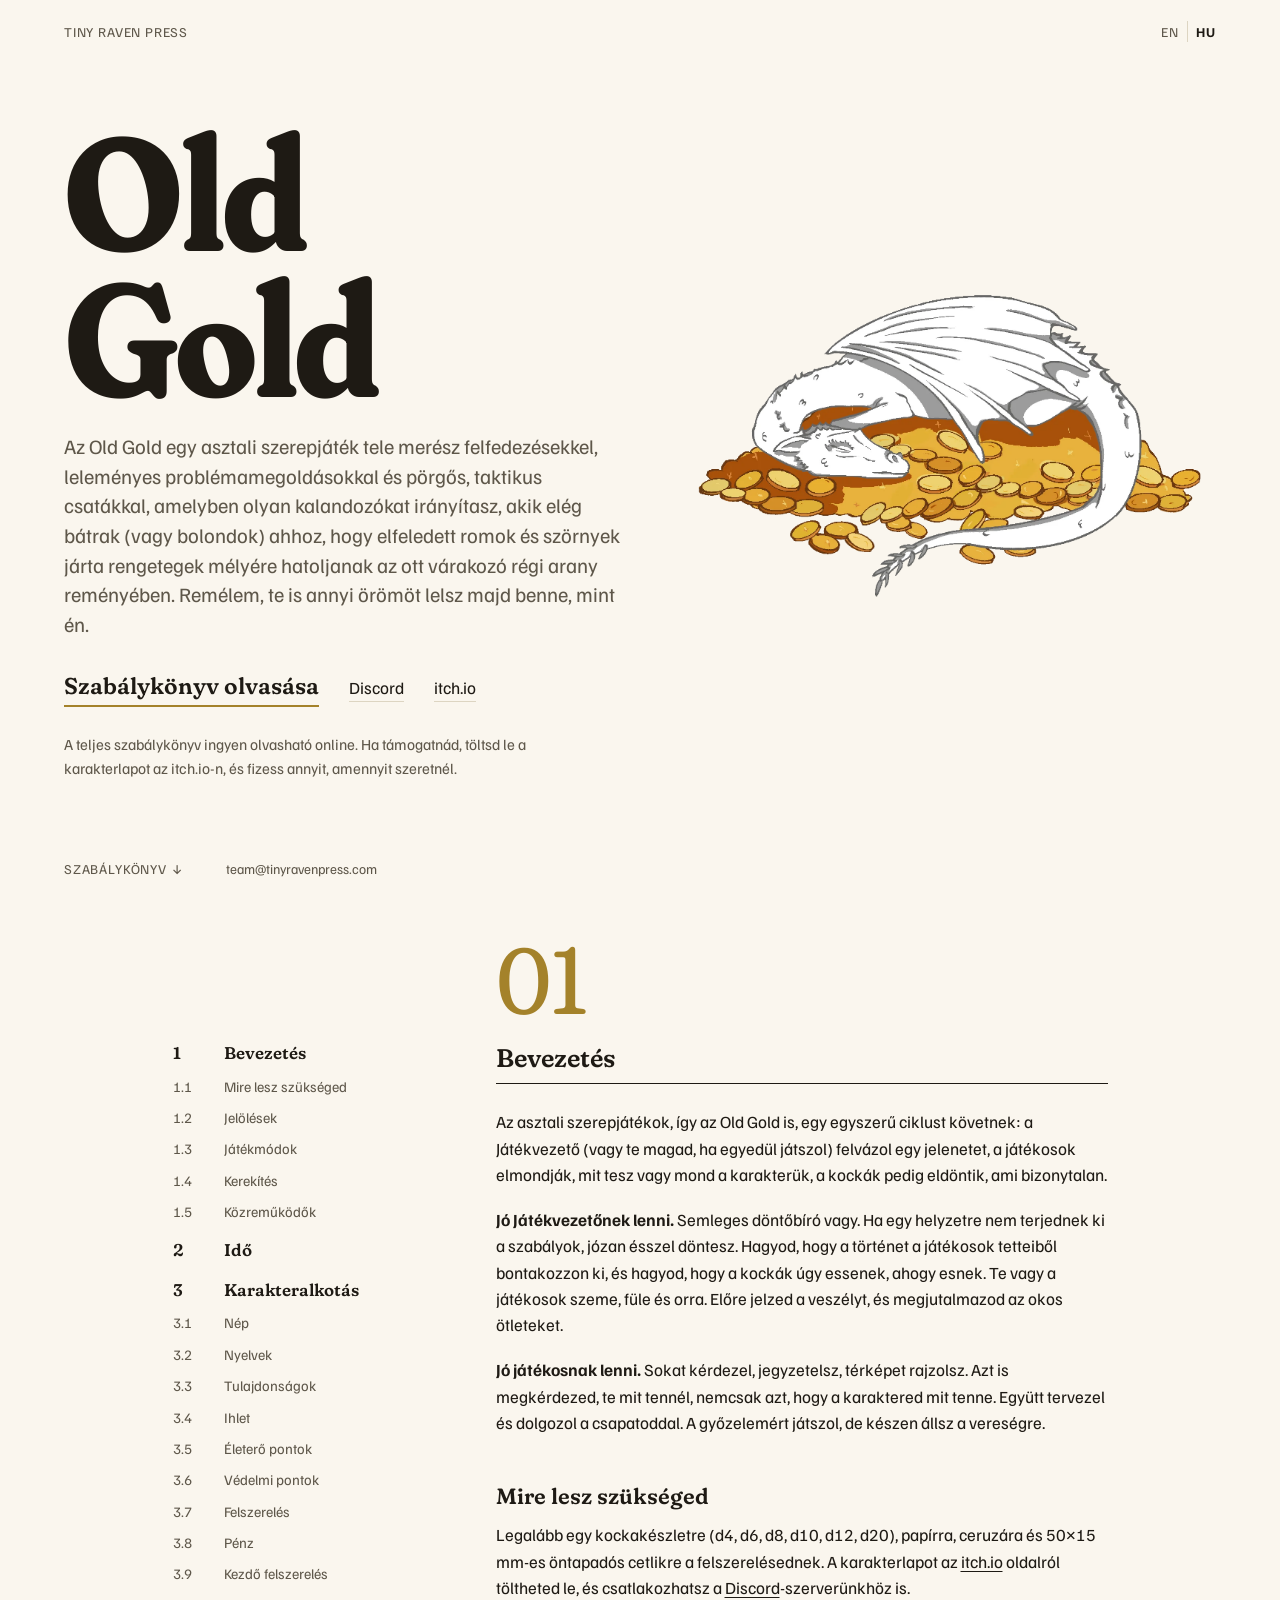
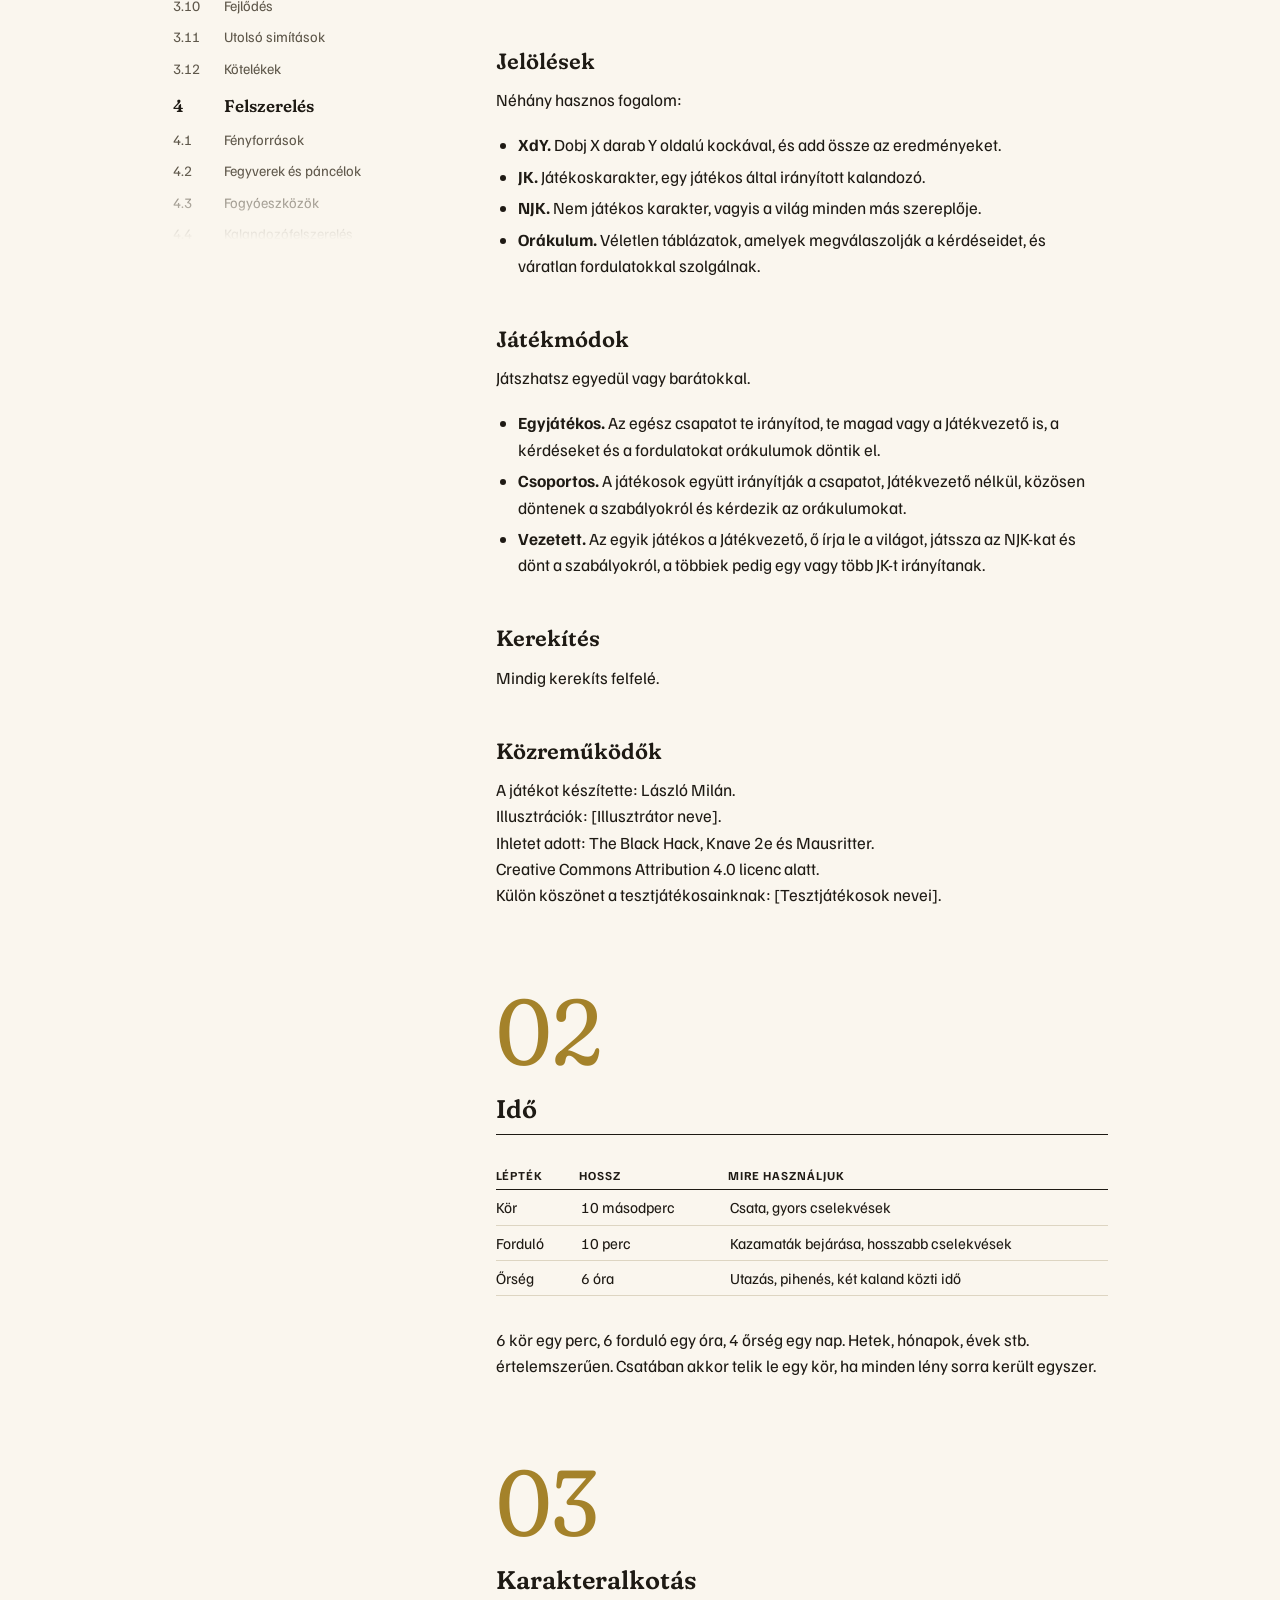
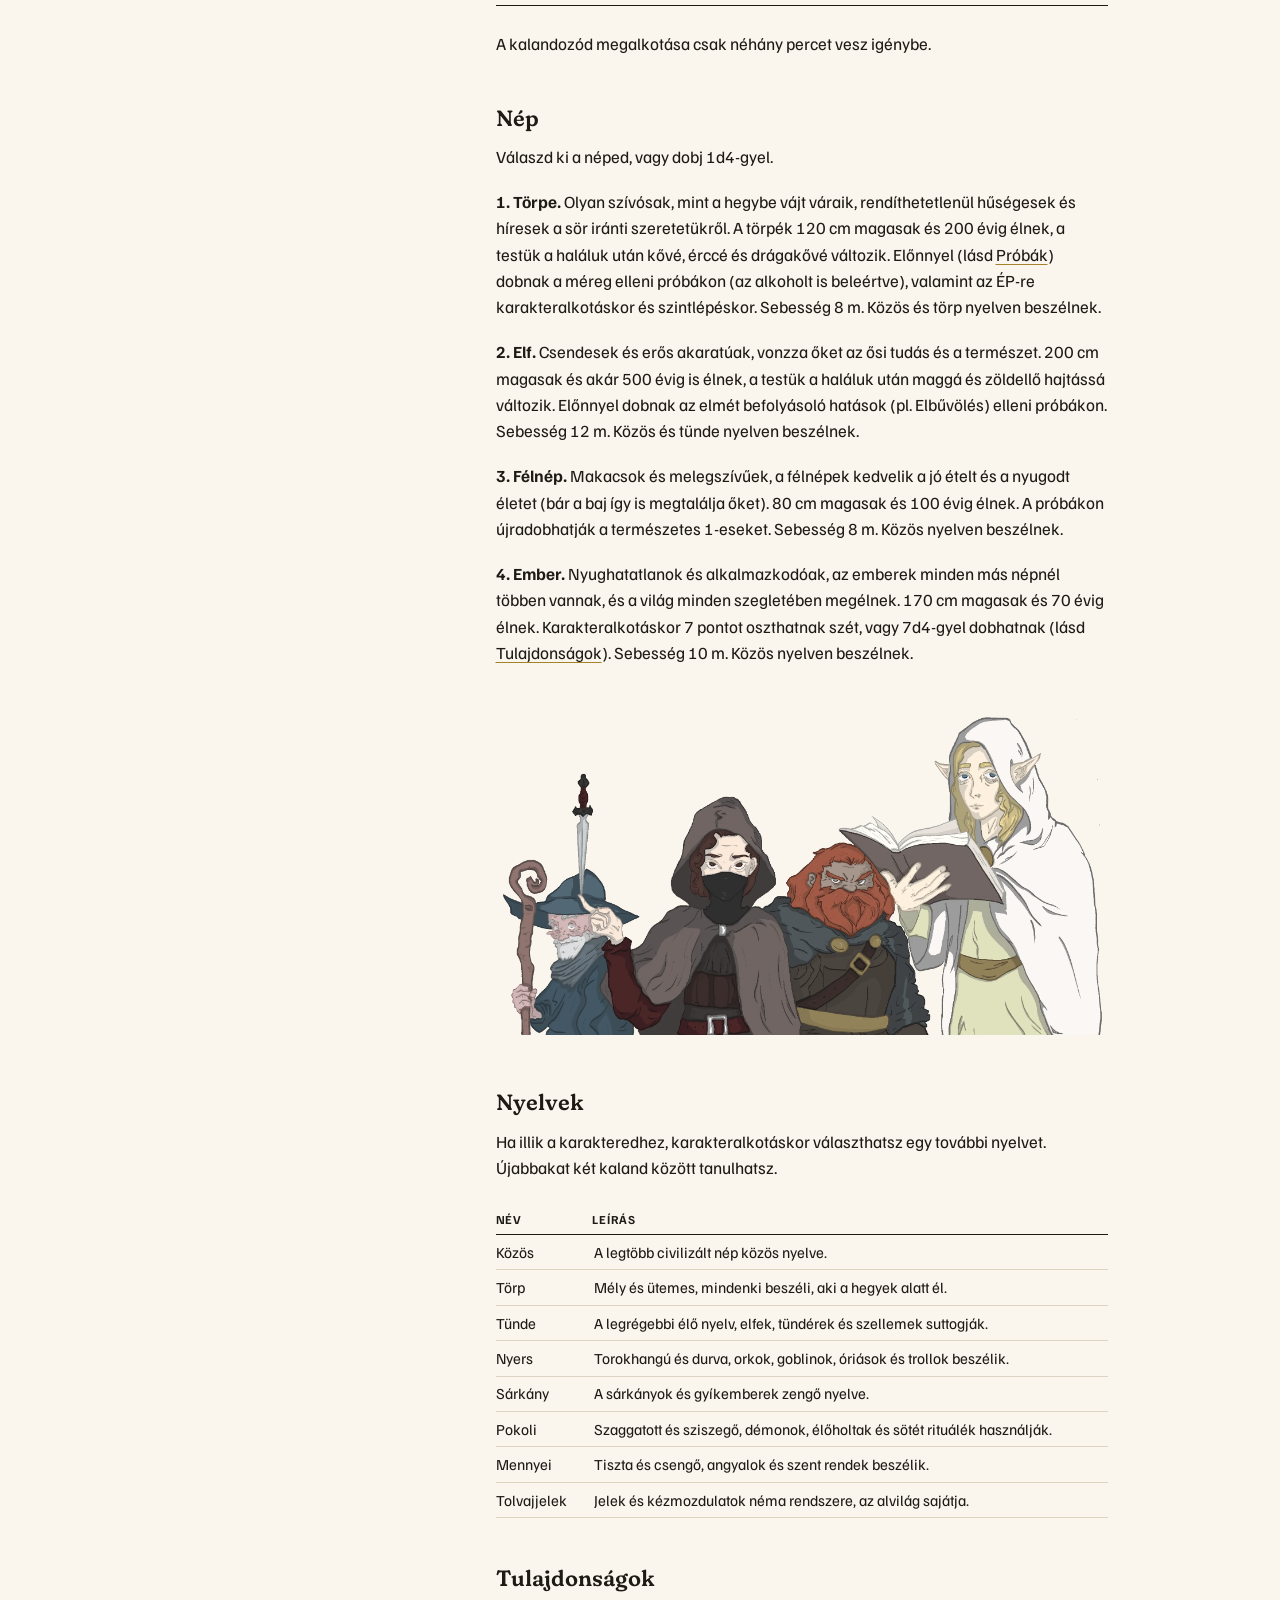
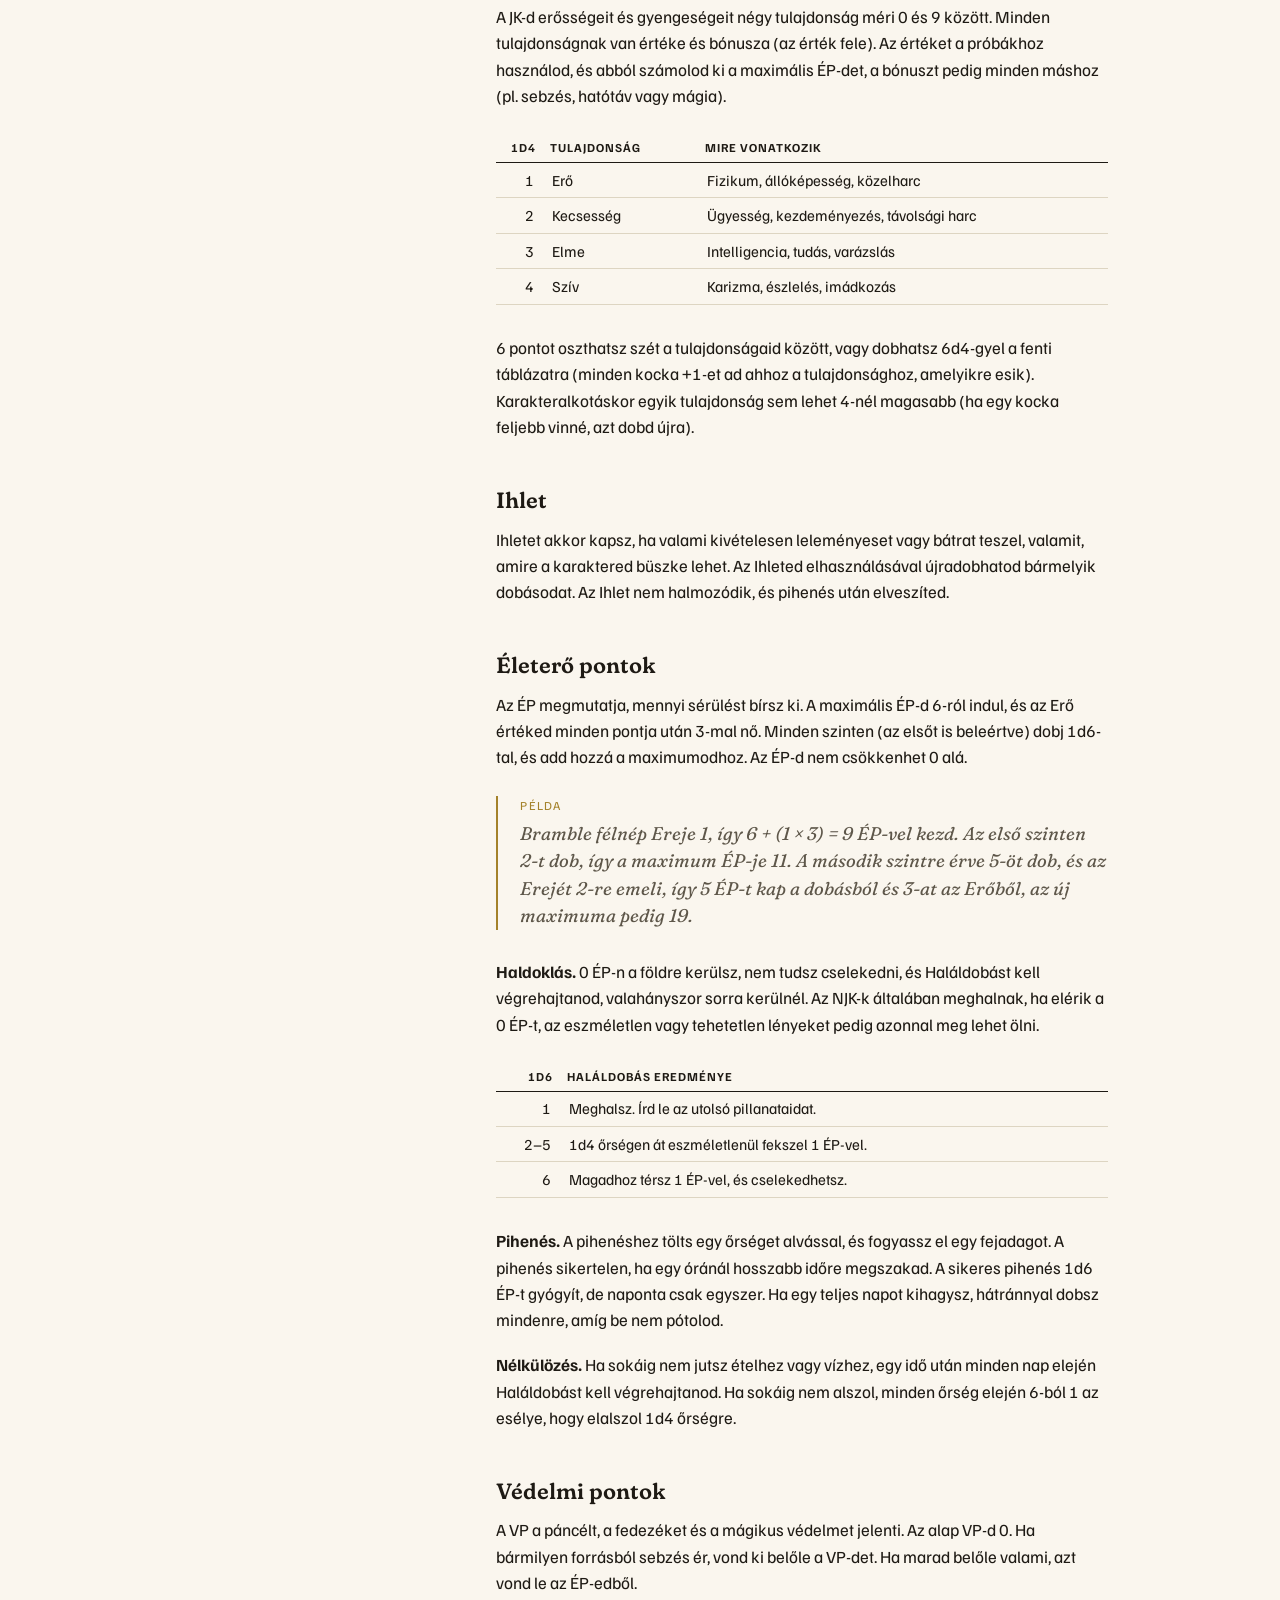
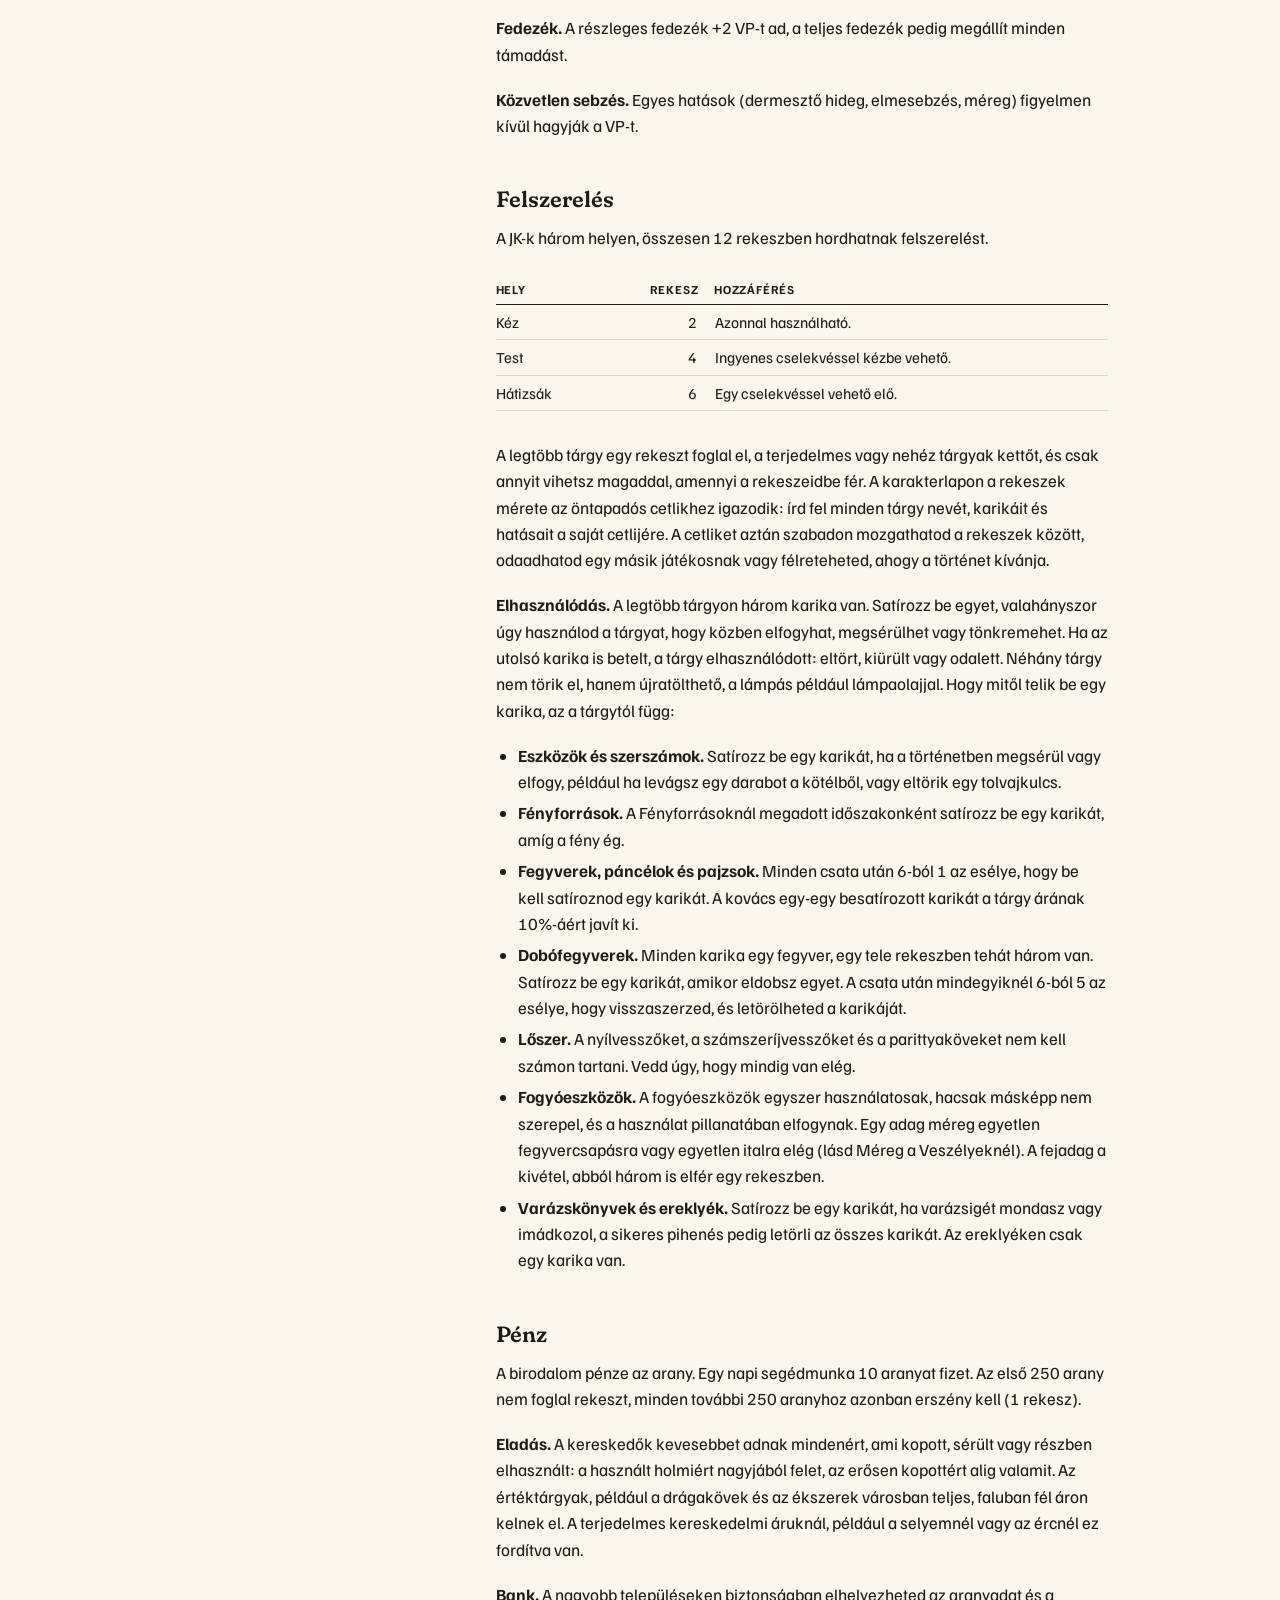
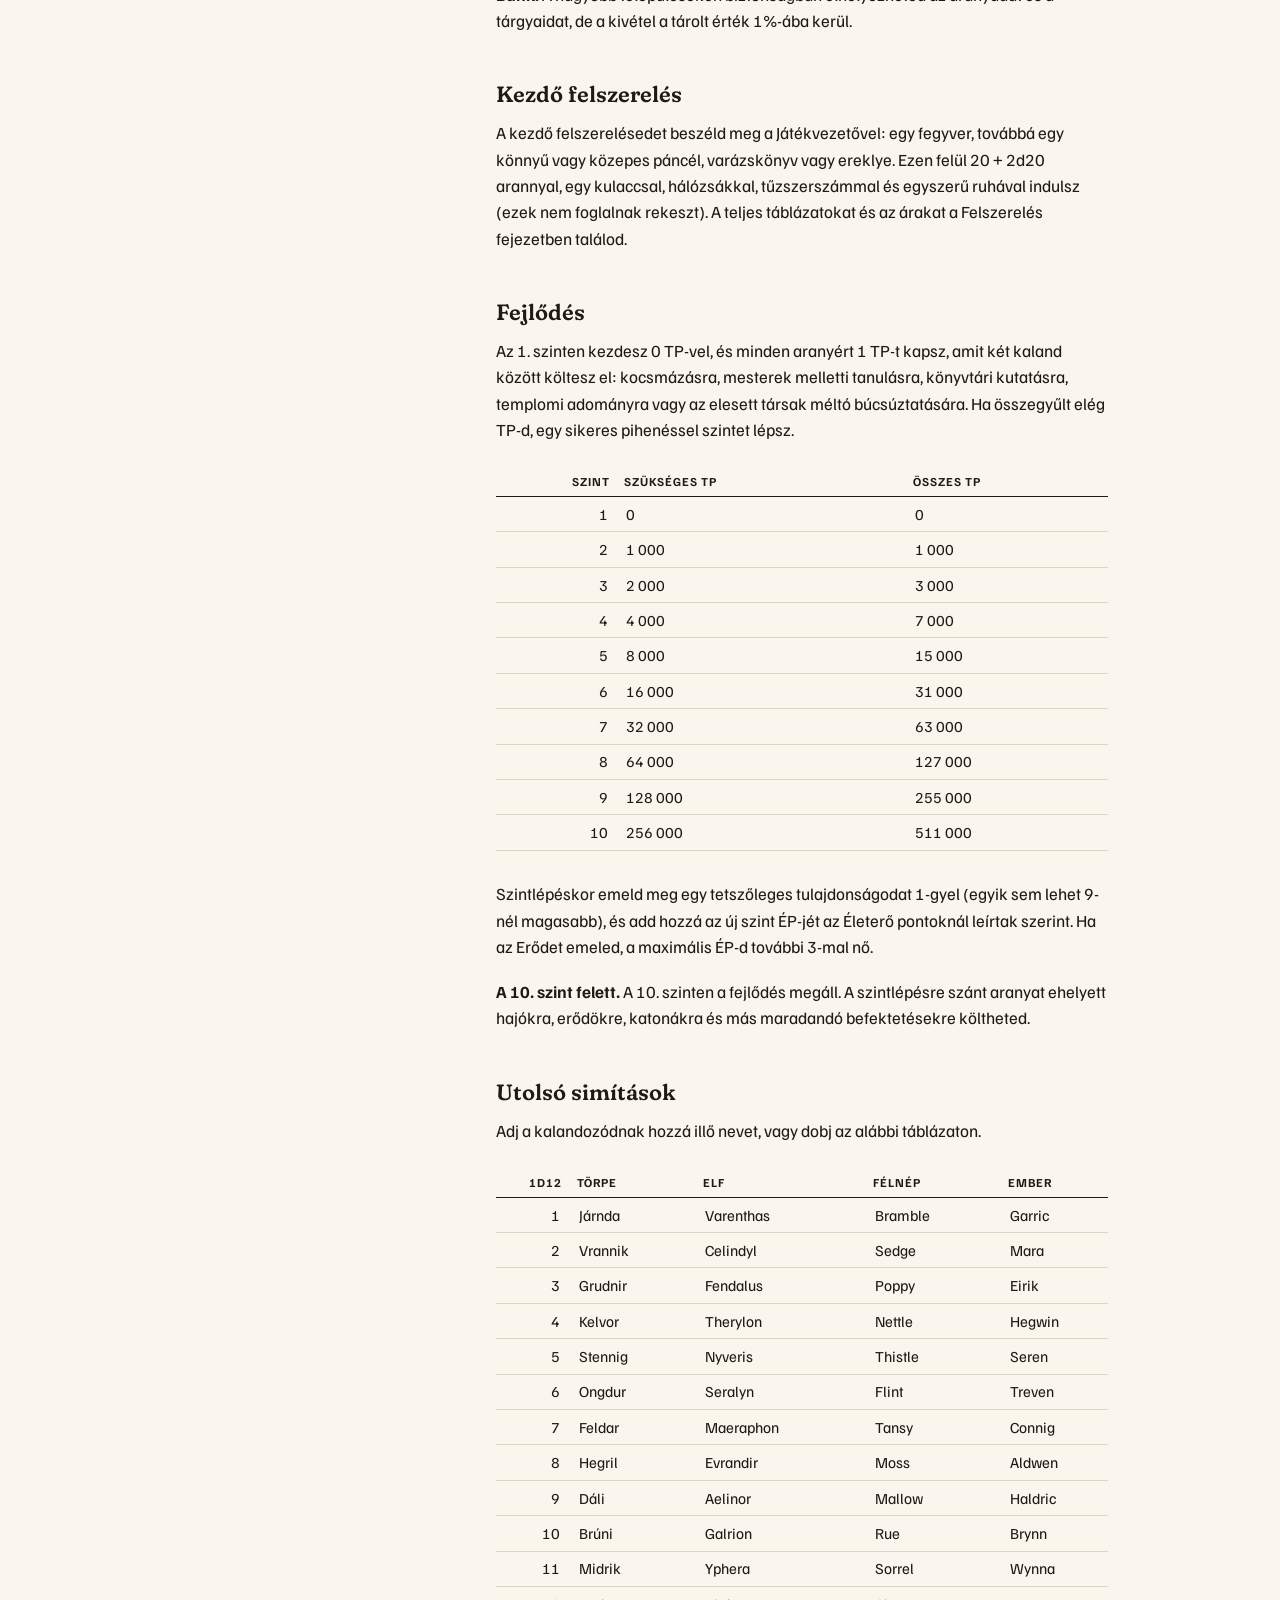
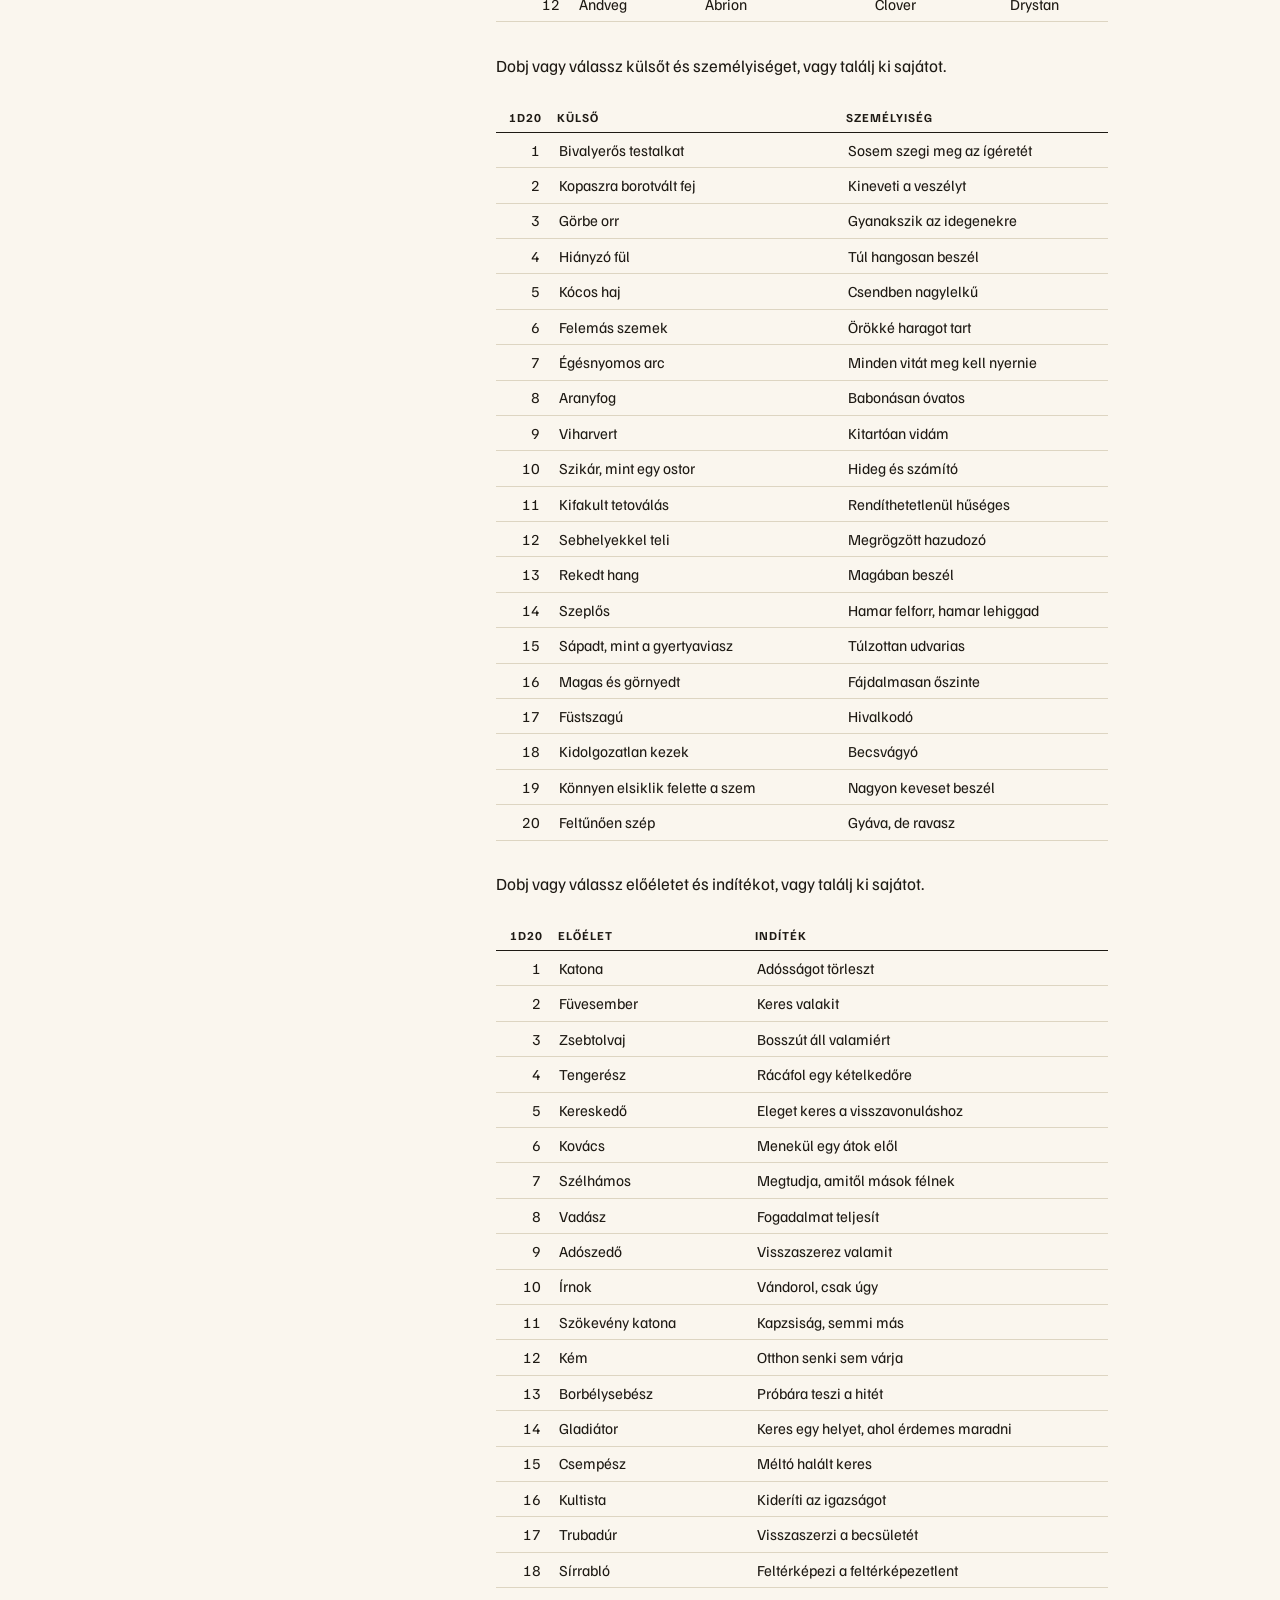
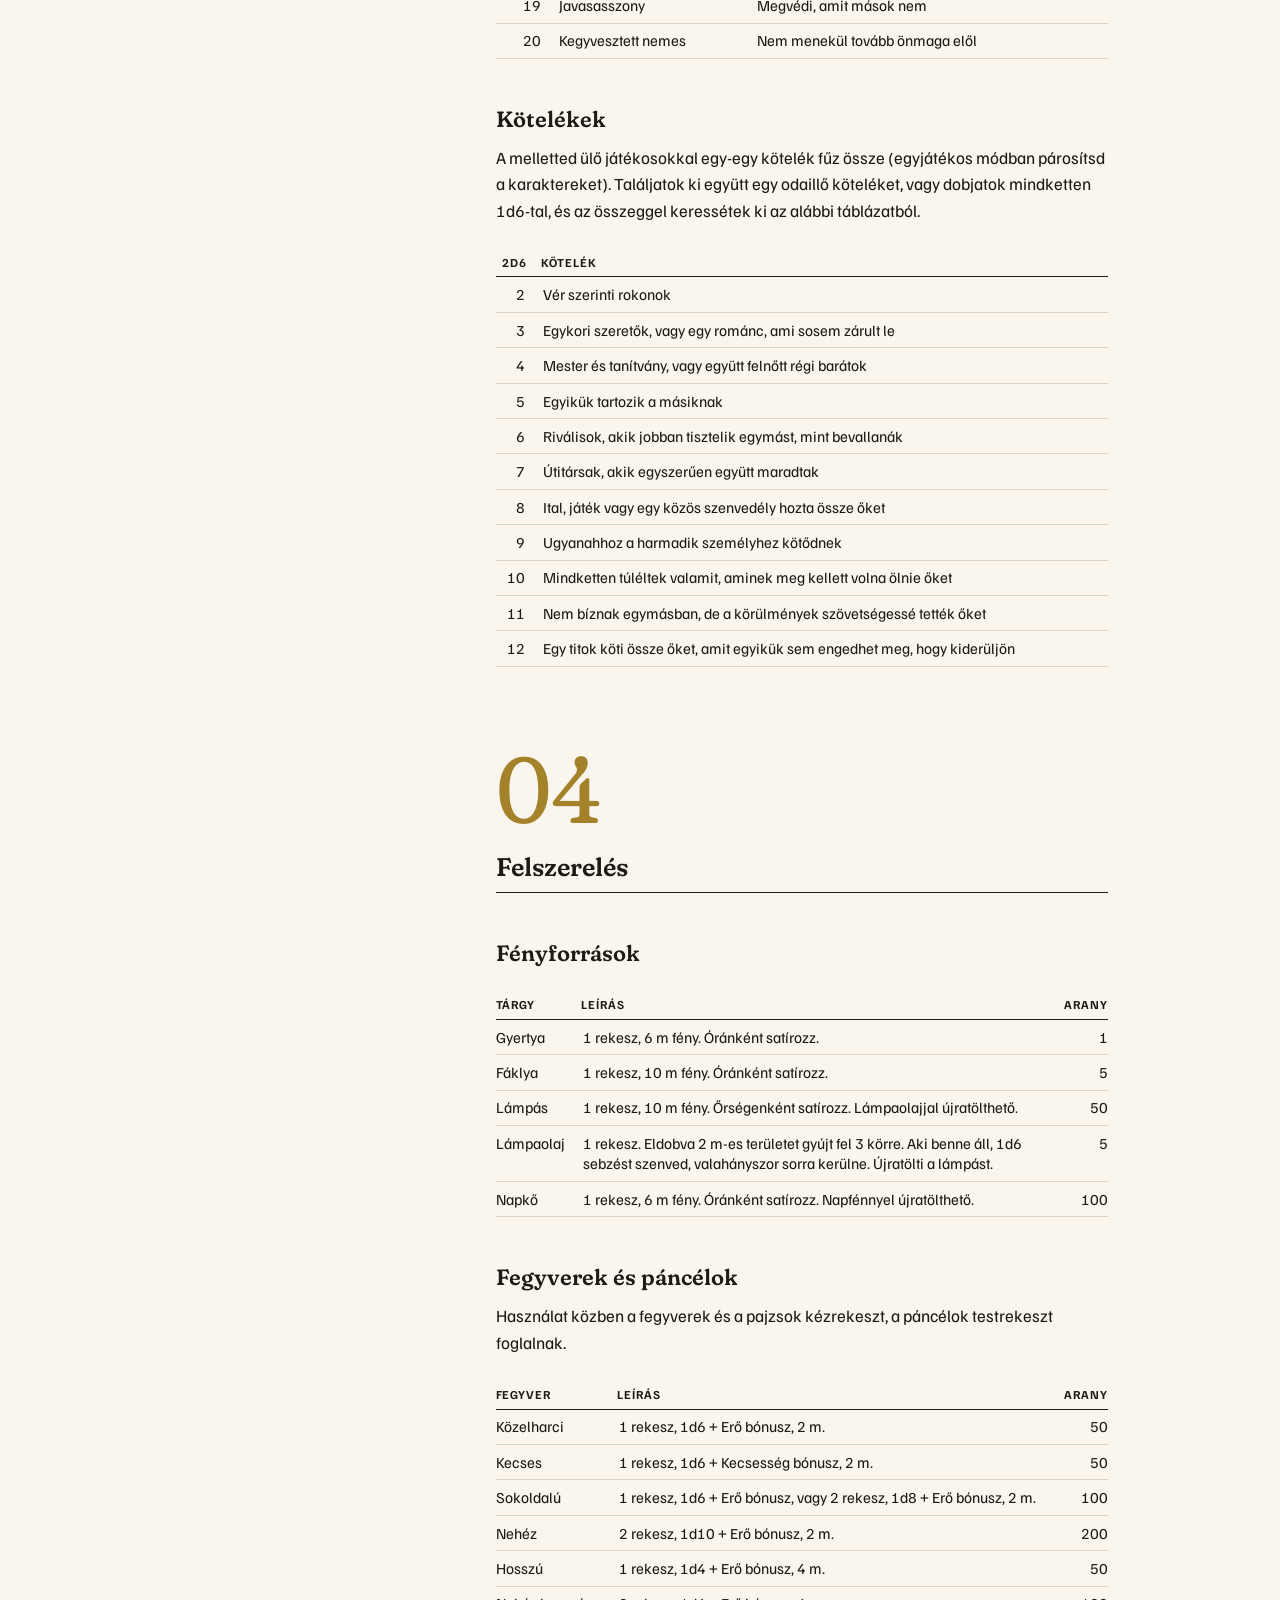
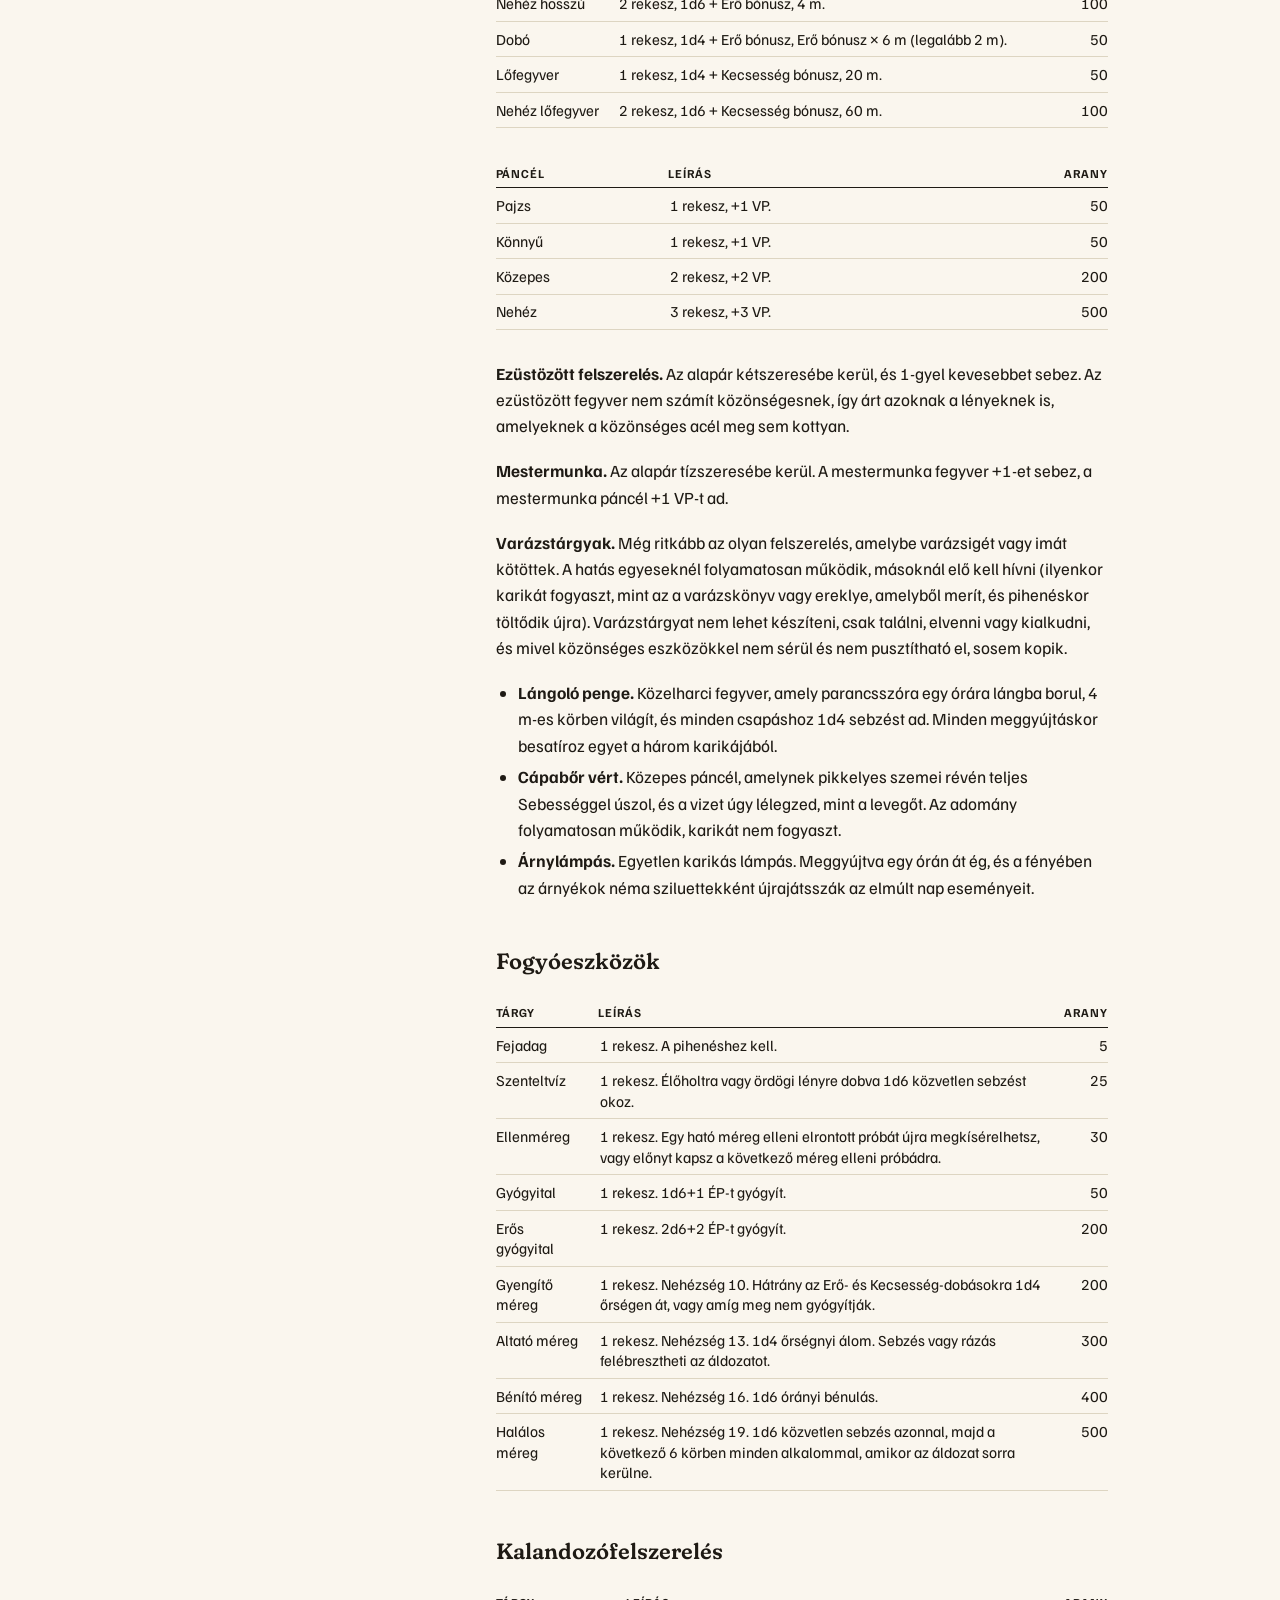
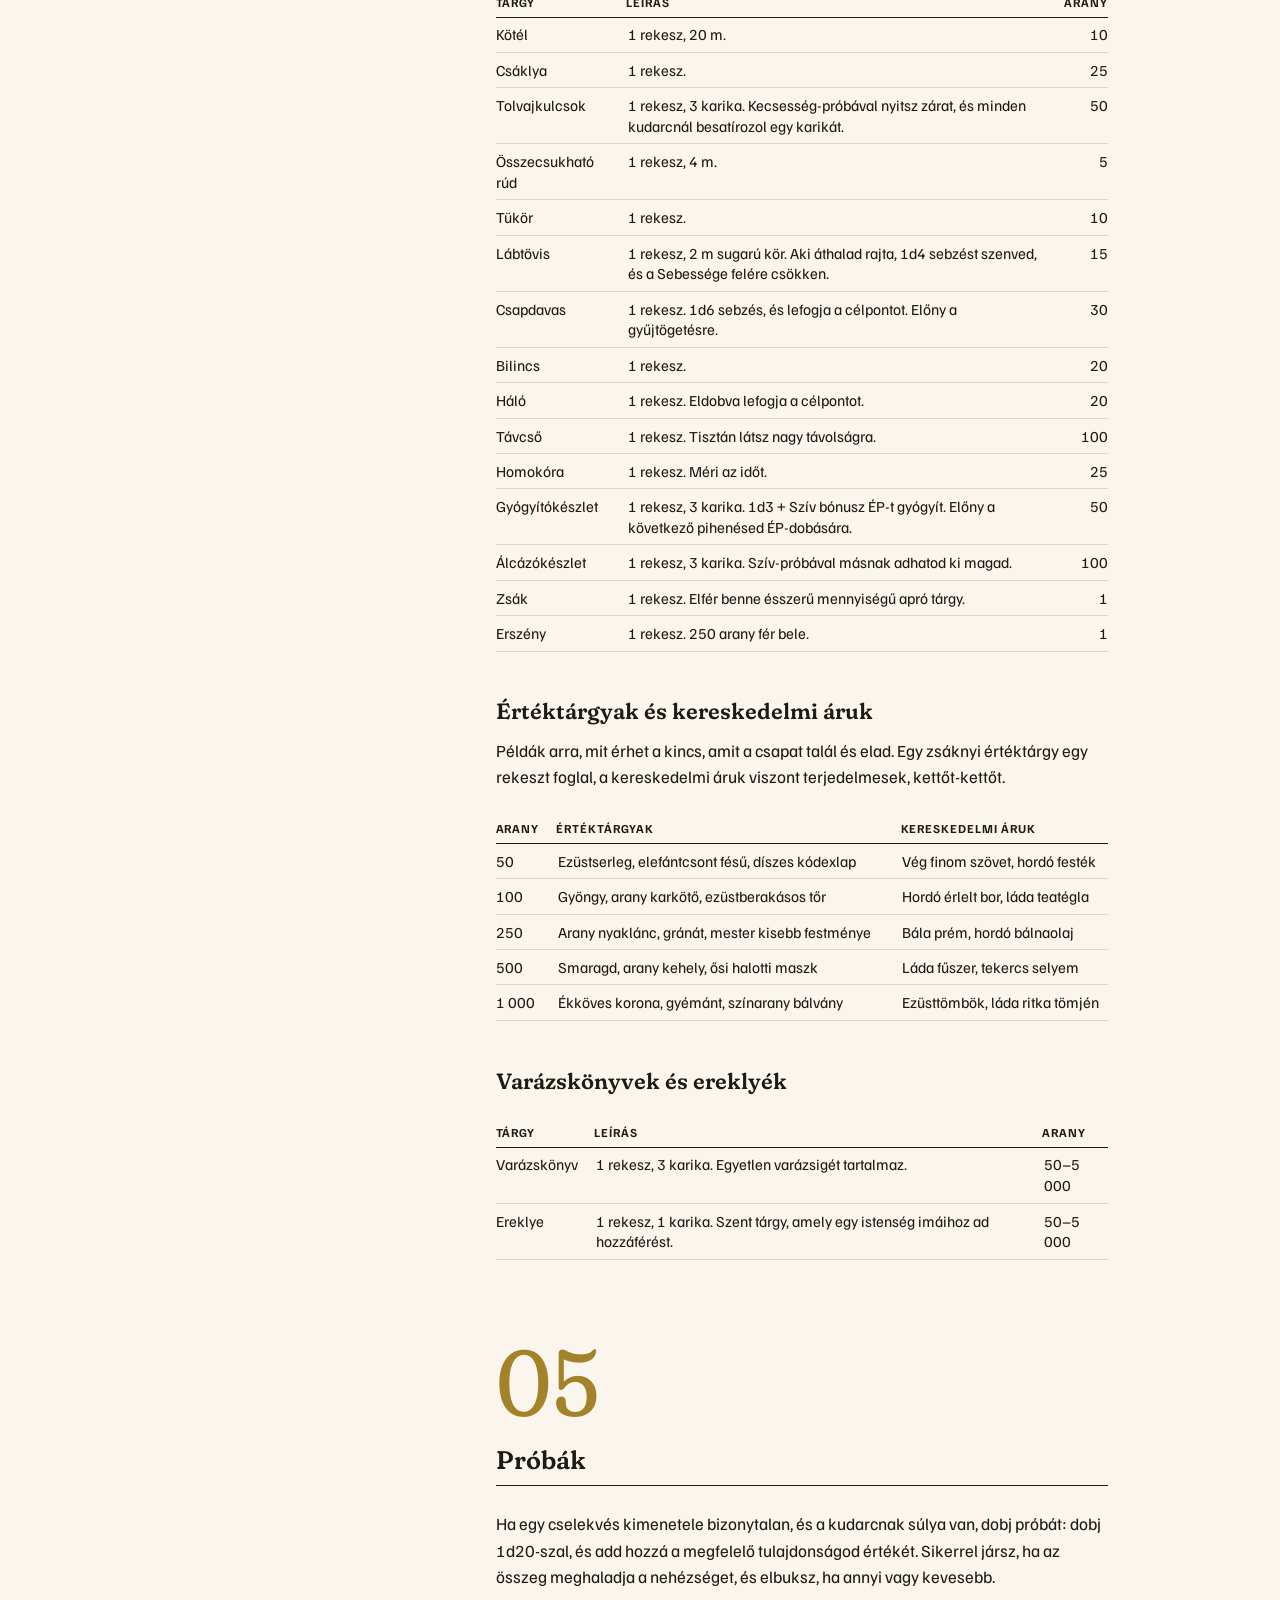
==== commit 1b0a0d3b: "rulebook rewrite" ====
--- a/hu/index.html
+++ b/hu/index.html
@@ -39,7 +39,7 @@
   <div class="cover-main">
     <div class="cover-text">
       <h1>Old Gold</h1>
-      <p class="deck">Az Old Gold egy asztali szerepjáték tele merész felfedezésekkel, leleményes problémamegoldásokkal és pörgős, taktikus csatákkal. Olyan kalandozókat irányítasz, akik elég bátrak (vagy bolondok) ahhoz, hogy elfeledett romok és szörnyek járta rengetegek mélyére hatoljanak az ott várakozó régi arany reményében. Remélem, te is annyi örömöt lelsz majd benne, mint én.</p>
+      <p class="deck">Az Old Gold egy asztali szerepjáték tele merész felfedezésekkel, leleményes problémamegoldásokkal és pörgős, taktikus csatákkal, amelyben olyan kalandozókat irányítasz, akik elég bátrak (vagy bolondok) ahhoz, hogy elfeledett romok és szörnyek járta rengetegek mélyére hatoljanak az ott várakozó régi arany reményében. Remélem, te is annyi örömöt lelsz majd benne, mint én.</p>
       <p class="actions">
         <a class="primary" href="#rules">Szabálykönyv olvasása</a>
         <a href="https://discord.gg/WssHvFgUZ" target="_blank" rel="noopener">Discord</a>
@@ -61,7 +61,7 @@
 </header>
 
 <div class="reading">
-  <nav class="index" aria-label="Tartalom"><ol class="toc"><li class="ch"><a href="#introduction"><span class="n">1</span><span class="t">Bevezetés</span></a><ol><li><a href="#what-you-need"><span class="n">1.1</span><span class="t">Mire lesz szükséged</span></a></li><li><a href="#game-notations"><span class="n">1.2</span><span class="t">Jelölések</span></a></li><li><a href="#modes-of-play"><span class="n">1.3</span><span class="t">Játékmódok</span></a></li><li><a href="#rounding"><span class="n">1.4</span><span class="t">Kerekítés</span></a></li><li><a href="#credits"><span class="n">1.5</span><span class="t">Közreműködők</span></a></li></ol></li><li class="ch"><a href="#time"><span class="n">2</span><span class="t">Idő</span></a></li><li class="ch"><a href="#character-creation"><span class="n">3</span><span class="t">Karakteralkotás</span></a><ol><li><a href="#ancestry"><span class="n">3.1</span><span class="t">Nép</span></a></li><li><a href="#languages"><span class="n">3.2</span><span class="t">Nyelvek</span></a></li><li><a href="#attributes"><span class="n">3.3</span><span class="t">Tulajdonságok</span></a></li><li><a href="#inspiration"><span class="n">3.4</span><span class="t">Ihlet</span></a></li><li><a href="#health-points"><span class="n">3.5</span><span class="t">Életerő pontok</span></a></li><li><a href="#defense-points"><span class="n">3.6</span><span class="t">Védelmi pontok</span></a></li><li><a href="#inventory"><span class="n">3.7</span><span class="t">Felszerelés</span></a></li></ol></li></ol></nav>
+  <nav class="index" aria-label="Tartalom"><ol class="toc"><li class="ch"><a href="#introduction"><span class="n">1</span><span class="t">Bevezetés</span></a><ol><li><a href="#what-you-need"><span class="n">1.1</span><span class="t">Mire lesz szükséged</span></a></li><li><a href="#game-notations"><span class="n">1.2</span><span class="t">Jelölések</span></a></li><li><a href="#modes-of-play"><span class="n">1.3</span><span class="t">Játékmódok</span></a></li><li><a href="#rounding"><span class="n">1.4</span><span class="t">Kerekítés</span></a></li><li><a href="#credits"><span class="n">1.5</span><span class="t">Közreműködők</span></a></li></ol></li><li class="ch"><a href="#time"><span class="n">2</span><span class="t">Idő</span></a></li><li class="ch"><a href="#character-creation"><span class="n">3</span><span class="t">Karakteralkotás</span></a><ol><li><a href="#ancestry"><span class="n">3.1</span><span class="t">Nép</span></a></li><li><a href="#languages"><span class="n">3.2</span><span class="t">Nyelvek</span></a></li><li><a href="#attributes"><span class="n">3.3</span><span class="t">Tulajdonságok</span></a></li><li><a href="#inspiration"><span class="n">3.4</span><span class="t">Ihlet</span></a></li><li><a href="#health-points"><span class="n">3.5</span><span class="t">Életerő pontok</span></a></li><li><a href="#defense-points"><span class="n">3.6</span><span class="t">Védelmi pontok</span></a></li><li><a href="#inventory"><span class="n">3.7</span><span class="t">Felszerelés</span></a></li><li><a href="#coinage"><span class="n">3.8</span><span class="t">Pénz</span></a></li><li><a href="#starting-equipment"><span class="n">3.9</span><span class="t">Kezdő felszerelés</span></a></li><li><a href="#advancement"><span class="n">3.10</span><span class="t">Fejlődés</span></a></li><li><a href="#finishing-touches"><span class="n">3.11</span><span class="t">Utolsó simítások</span></a></li><li><a href="#bonds"><span class="n">3.12</span><span class="t">Kötelékek</span></a></li></ol></li><li class="ch"><a href="#equipment"><span class="n">4</span><span class="t">Felszerelés</span></a><ol><li><a href="#light-sources"><span class="n">4.1</span><span class="t">Fényforrások</span></a></li><li><a href="#weapons-armor"><span class="n">4.2</span><span class="t">Fegyverek és páncélok</span></a></li><li><a href="#consumables"><span class="n">4.3</span><span class="t">Fogyóeszközök</span></a></li><li><a href="#adventuring-gear"><span class="n">4.4</span><span class="t">Kalandozófelszerelés</span></a></li><li><a href="#valuables-trade-goods"><span class="n">4.5</span><span class="t">Értéktárgyak és kereskedelmi áruk</span></a></li><li><a href="#spellbooks-relics"><span class="n">4.6</span><span class="t">Varázskönyvek és ereklyék</span></a></li></ol></li><li class="ch"><a href="#challenges"><span class="n">5</span><span class="t">Próbák</span></a></li><li class="ch"><a href="#actions"><span class="n">6</span><span class="t">Cselekvések</span></a><ol><li><a href="#initiative"><span class="n">6.1</span><span class="t">Kezdeményezés</span></a></li><li><a href="#movement"><span class="n">6.2</span><span class="t">Mozgás</span></a></li><li><a href="#main-actions"><span class="n">6.3</span><span class="t">Fő cselekvések</span></a></li><li><a href="#free-actions"><span class="n">6.4</span><span class="t">Ingyenes cselekvések</span></a></li></ol></li><li class="ch"><a href="#combat"><span class="n">7</span><span class="t">Csata</span></a><ol><li><a href="#conditions"><span class="n">7.1</span><span class="t">Állapotok</span></a></li><li><a href="#morale"><span class="n">7.2</span><span class="t">Morál</span></a></li></ol></li><li class="ch"><a href="#magic"><span class="n">8</span><span class="t">Mágia</span></a><ol><li><a href="#casting"><span class="n">8.1</span><span class="t">Varázslás</span></a></li><li><a href="#example-spellbooks"><span class="n">8.2</span><span class="t">Példa varázskönyvek</span></a></li><li><a href="#example-relics"><span class="n">8.3</span><span class="t">Példa ereklyék</span></a></li><li><a href="#deities"><span class="n">8.4</span><span class="t">Istenségek</span></a></li></ol></li><li class="ch"><a href="#hazards-weather-effects"><span class="n">9</span><span class="t">Veszélyek és időjárás</span></a></li><li class="ch"><a href="#overland-travel"><span class="n">10</span><span class="t">Utazás</span></a></li><li class="ch"><a href="#dungeon-delving"><span class="n">11</span><span class="t">Kazamaták</span></a></li><li class="ch"><a href="#random-encounters"><span class="n">12</span><span class="t">Véletlen találkozások</span></a></li><li class="ch"><a href="#treasure"><span class="n">13</span><span class="t">Kincs</span></a></li><li class="ch"><a href="#recruiting"><span class="n">14</span><span class="t">Toborzás</span></a><ol><li><a href="#hirelings"><span class="n">14.1</span><span class="t">Bérencek</span></a></li><li><a href="#mercenaries"><span class="n">14.2</span><span class="t">Zsoldosok</span></a></li><li><a href="#availability"><span class="n">14.3</span><span class="t">Elérhetőség</span></a></li><li><a href="#companions"><span class="n">14.4</span><span class="t">Társak</span></a></li></ol></li><li class="ch"><a href="#warfare"><span class="n">15</span><span class="t">Hadviselés</span></a></li><li class="ch"><a href="#construction"><span class="n">16</span><span class="t">Építkezés</span></a></li><li class="ch"><a href="#cost-of-living"><span class="n">17</span><span class="t">Megélhetés</span></a></li><li class="ch"><a href="#oracles"><span class="n">18</span><span class="t">Orákulumok</span></a><ol><li><a href="#yesno-oracle"><span class="n">18.1</span><span class="t">Igen/nem orákulum</span></a></li><li><a href="#solo-d6-oracle"><span class="n">18.2</span><span class="t">Egyjátékos d6 orákulum</span></a></li><li><a href="#action-theme"><span class="n">18.3</span><span class="t">Cselekvés és téma</span></a></li><li><a href="#adventure-seeds"><span class="n">18.4</span><span class="t">Kalandmagok</span></a></li><li><a href="#settlement-names"><span class="n">18.5</span><span class="t">Településnevek</span></a></li><li><a href="#dungeon-names"><span class="n">18.6</span><span class="t">Kazamatanevek</span></a></li></ol></li><li class="ch"><a href="#bestiary"><span class="n">19</span><span class="t">Bestiárium</span></a></li></ol></nav>
 
   <main class="rules" id="rules">
     <section class="chapter" data-number="1"><h2 id="introduction"><span class="num">1</span><span class="t">Bevezetés</span></h2>
@@ -79,7 +79,7 @@
 <li><strong>Orákulum.</strong> Véletlen táblázatok, amelyek megválaszolják a kérdéseidet, és váratlan fordulatokkal szolgálnak.</li>
 </ul>
 <h3 id="modes-of-play"><span class="num">1.3</span><span class="t">Játékmódok</span></h3>
-<p>Erre az utazásra elindulhatsz egyedül vagy barátokkal.</p>
+<p>Játszhatsz egyedül vagy barátokkal.</p>
 <ul>
 <li><strong>Egyjátékos.</strong> Az egész csapatot te irányítod, te magad vagy a Játékvezető is, a kérdéseket és a fordulatokat orákulumok döntik el.</li>
 <li><strong>Csoportos.</strong> A játékosok együtt irányítják a csapatot, Játékvezető nélkül, közösen döntenek a szabályokról és kérdezik az orákulumokat.</li>
@@ -118,10 +118,10 @@
 <p>6 kör egy perc, 6 forduló egy óra, 4 őrség egy nap. Hetek, hónapok, évek stb. értelemszerűen. Csatában akkor telik le egy kör, ha minden lény sorra került egyszer.</p>
 </section>
 <section class="chapter" data-number="3"><h2 id="character-creation"><span class="num">3</span><span class="t">Karakteralkotás</span></h2>
-<p>Ennek a fejezetnek a segítségével néhány perc alatt megalkothatod a kalandozódat.</p>
+<p>A kalandozód megalkotása csak néhány percet vesz igénybe.</p>
 <h3 id="ancestry"><span class="num">3.1</span><span class="t">Nép</span></h3>
 <p>Válaszd ki a néped, vagy dobj 1d4-gyel.</p>
-<p class="rule"><strong>1. Törpe.</strong> Olyan szívósak, mint a hegybe vájt váraik, rendíthetetlenül hűségesek és híresek a sör iránti szeretetükről. A törpék 120 cm magasak és 200 évig élnek, a testük a haláluk után kővé, érccé és drágakővé változik. Előnnyel dobnak a méreg elleni próbákon (az alkoholt is beleértve), valamint az ÉP-re karakteralkotáskor és szintlépéskor. Sebesség 8 m. Közös és törp nyelven beszélnek.</p>
+<p class="rule"><strong>1. Törpe.</strong> Olyan szívósak, mint a hegybe vájt váraik, rendíthetetlenül hűségesek és híresek a sör iránti szeretetükről. A törpék 120 cm magasak és 200 évig élnek, a testük a haláluk után kővé, érccé és drágakővé változik. Előnnyel (lásd <a class="xref" href="#challenges">Próbák</a>) dobnak a méreg elleni próbákon (az alkoholt is beleértve), valamint az ÉP-re karakteralkotáskor és szintlépéskor. Sebesség 8 m. Közös és törp nyelven beszélnek.</p>
 <p class="rule"><strong>2. Elf.</strong> Csendesek és erős akaratúak, vonzza őket az ősi tudás és a természet. 200 cm magasak és akár 500 évig is élnek, a testük a haláluk után maggá és zöldellő hajtássá változik. Előnnyel dobnak az elmét befolyásoló hatások (pl. Elbűvölés) elleni próbákon. Sebesség 12 m. Közös és tünde nyelven beszélnek.</p>
 <p class="rule"><strong>3. Félnép.</strong> Makacsok és melegszívűek, a félnépek kedvelik a jó ételt és a nyugodt életet (bár a baj így is megtalálja őket). 80 cm magasak és 100 évig élnek. A próbákon újradobhatják a természetes 1-eseket. Sebesség 8 m. Közös nyelven beszélnek.</p>
 <p class="rule"><strong>4. Ember.</strong> Nyughatatlanok és alkalmazkodóak, az emberek minden más népnél többen vannak, és a világ minden szegletében megélnek. 170 cm magasak és 70 évig élnek. Karakteralkotáskor 7 pontot oszthatnak szét, vagy 7d4-gyel dobhatnak (lásd <a class="xref" href="#attributes">Tulajdonságok</a>). Sebesség 10 m. Közös nyelven beszélnek.</p>
@@ -271,6 +271,2056 @@
 <li><strong>Fogyóeszközök.</strong> A fogyóeszközök egyszer használatosak, hacsak másképp nem szerepel, és a használat pillanatában elfogynak. Egy adag méreg egyetlen fegyvercsapásra vagy egyetlen italra elég (lásd Méreg a Veszélyeknél). A fejadag a kivétel, abból három is elfér egy rekeszben.</li>
 <li><strong>Varázskönyvek és ereklyék.</strong> Satírozz be egy karikát, ha varázsigét mondasz vagy imádkozol, a sikeres pihenés pedig letörli az összes karikát. Az ereklyéken csak egy karika van.</li>
 </ul>
+<h3 id="coinage"><span class="num">3.8</span><span class="t">Pénz</span></h3>
+<p>A birodalom pénze az arany. Egy napi segédmunka 10 aranyat fizet. Az első 250 arany nem foglal rekeszt, minden további 250 aranyhoz azonban erszény kell (1 rekesz).</p>
+<p class="rule"><strong>Eladás.</strong> A kereskedők kevesebbet adnak mindenért, ami kopott, sérült vagy részben elhasznált: a használt holmiért nagyjából felet, az erősen kopottért alig valamit. Az értéktárgyak, például a drágakövek és az ékszerek városban teljes, faluban fél áron kelnek el. A terjedelmes kereskedelmi áruknál, például a selyemnél vagy az ércnél ez fordítva van.</p>
+<p class="rule"><strong>Bank.</strong> A nagyobb településeken biztonságban elhelyezheted az aranyadat és a tárgyaidat, de a kivétel a tárolt érték 1%-ába kerül.</p>
+<h3 id="starting-equipment"><span class="num">3.9</span><span class="t">Kezdő felszerelés</span></h3>
+<p>A kezdő felszerelésedet beszéld meg a Játékvezetővel: egy fegyver, továbbá egy könnyű vagy közepes páncél, varázskönyv vagy ereklye. Ezen felül 20 + 2d20 arannyal, egy kulaccsal, hálózsákkal, tűzszerszámmal és egyszerű ruhával indulsz (ezek nem foglalnak rekeszt). A teljes táblázatokat és az árakat a Felszerelés fejezetben találod.</p>
+<h3 id="advancement"><span class="num">3.10</span><span class="t">Fejlődés</span></h3>
+<p>Az 1. szinten kezdesz 0 TP-vel, és minden aranyért 1 TP-t kapsz, amit két kaland között költesz el: kocsmázásra, mesterek melletti tanulásra, könyvtári kutatásra, templomi adományra vagy az elesett társak méltó búcsúztatására. Ha összegyűlt elég TP-d, egy sikeres pihenéssel szintet lépsz.</p>
+<div class="table-wrap"><table>
+<thead>
+<tr>
+<th class="numeric">Szint</th>
+<th>Szükséges TP</th>
+<th>Összes TP</th>
+</tr>
+</thead>
+<tbody><tr>
+<td class="numeric">1</td>
+<td>0</td>
+<td>0</td>
+</tr>
+<tr>
+<td class="numeric">2</td>
+<td>1 000</td>
+<td>1 000</td>
+</tr>
+<tr>
+<td class="numeric">3</td>
+<td>2 000</td>
+<td>3 000</td>
+</tr>
+<tr>
+<td class="numeric">4</td>
+<td>4 000</td>
+<td>7 000</td>
+</tr>
+<tr>
+<td class="numeric">5</td>
+<td>8 000</td>
+<td>15 000</td>
+</tr>
+<tr>
+<td class="numeric">6</td>
+<td>16 000</td>
+<td>31 000</td>
+</tr>
+<tr>
+<td class="numeric">7</td>
+<td>32 000</td>
+<td>63 000</td>
+</tr>
+<tr>
+<td class="numeric">8</td>
+<td>64 000</td>
+<td>127 000</td>
+</tr>
+<tr>
+<td class="numeric">9</td>
+<td>128 000</td>
+<td>255 000</td>
+</tr>
+<tr>
+<td class="numeric">10</td>
+<td>256 000</td>
+<td>511 000</td>
+</tr>
+</tbody></table></div>
+<p>Szintlépéskor emeld meg egy tetszőleges tulajdonságodat 1-gyel (egyik sem lehet 9-nél magasabb), és add hozzá az új szint ÉP-jét az Életerő pontoknál leírtak szerint. Ha az Erődet emeled, a maximális ÉP-d további 3-mal nő.</p>
+<p class="rule"><strong>A 10. szint felett.</strong> A 10. szinten a fejlődés megáll. A szintlépésre szánt aranyat ehelyett hajókra, erődökre, katonákra és más maradandó befektetésekre költheted.</p>
+<h3 id="finishing-touches"><span class="num">3.11</span><span class="t">Utolsó simítások</span></h3>
+<p>Adj a kalandozódnak hozzá illő nevet, vagy dobj az alábbi táblázaton.</p>
+<div class="table-wrap"><table>
+<thead>
+<tr>
+<th class="numeric">1d12</th>
+<th>Törpe</th>
+<th>Elf</th>
+<th>Félnép</th>
+<th>Ember</th>
+</tr>
+</thead>
+<tbody><tr>
+<td class="numeric">1</td>
+<td>Járnda</td>
+<td>Varenthas</td>
+<td>Bramble</td>
+<td>Garric</td>
+</tr>
+<tr>
+<td class="numeric">2</td>
+<td>Vrannik</td>
+<td>Celindyl</td>
+<td>Sedge</td>
+<td>Mara</td>
+</tr>
+<tr>
+<td class="numeric">3</td>
+<td>Grudnir</td>
+<td>Fendalus</td>
+<td>Poppy</td>
+<td>Eirik</td>
+</tr>
+<tr>
+<td class="numeric">4</td>
+<td>Kelvor</td>
+<td>Therylon</td>
+<td>Nettle</td>
+<td>Hegwin</td>
+</tr>
+<tr>
+<td class="numeric">5</td>
+<td>Stennig</td>
+<td>Nyveris</td>
+<td>Thistle</td>
+<td>Seren</td>
+</tr>
+<tr>
+<td class="numeric">6</td>
+<td>Ongdur</td>
+<td>Seralyn</td>
+<td>Flint</td>
+<td>Treven</td>
+</tr>
+<tr>
+<td class="numeric">7</td>
+<td>Feldar</td>
+<td>Maeraphon</td>
+<td>Tansy</td>
+<td>Connig</td>
+</tr>
+<tr>
+<td class="numeric">8</td>
+<td>Hegril</td>
+<td>Evrandir</td>
+<td>Moss</td>
+<td>Aldwen</td>
+</tr>
+<tr>
+<td class="numeric">9</td>
+<td>Dáli</td>
+<td>Aelinor</td>
+<td>Mallow</td>
+<td>Haldric</td>
+</tr>
+<tr>
+<td class="numeric">10</td>
+<td>Brúni</td>
+<td>Galrion</td>
+<td>Rue</td>
+<td>Brynn</td>
+</tr>
+<tr>
+<td class="numeric">11</td>
+<td>Midrik</td>
+<td>Yphera</td>
+<td>Sorrel</td>
+<td>Wynna</td>
+</tr>
+<tr>
+<td class="numeric">12</td>
+<td>Andveg</td>
+<td>Abrion</td>
+<td>Clover</td>
+<td>Drystan</td>
+</tr>
+</tbody></table></div>
+<p>Dobj vagy válassz külsőt és személyiséget, vagy találj ki sajátot.</p>
+<div class="table-wrap"><table>
+<thead>
+<tr>
+<th class="numeric">1d20</th>
+<th>Külső</th>
+<th>Személyiség</th>
+</tr>
+</thead>
+<tbody><tr>
+<td class="numeric">1</td>
+<td>Bivalyerős testalkat</td>
+<td>Sosem szegi meg az ígéretét</td>
+</tr>
+<tr>
+<td class="numeric">2</td>
+<td>Kopaszra borotvált fej</td>
+<td>Kineveti a veszélyt</td>
+</tr>
+<tr>
+<td class="numeric">3</td>
+<td>Görbe orr</td>
+<td>Gyanakszik az idegenekre</td>
+</tr>
+<tr>
+<td class="numeric">4</td>
+<td>Hiányzó fül</td>
+<td>Túl hangosan beszél</td>
+</tr>
+<tr>
+<td class="numeric">5</td>
+<td>Kócos haj</td>
+<td>Csendben nagylelkű</td>
+</tr>
+<tr>
+<td class="numeric">6</td>
+<td>Felemás szemek</td>
+<td>Örökké haragot tart</td>
+</tr>
+<tr>
+<td class="numeric">7</td>
+<td>Égésnyomos arc</td>
+<td>Minden vitát meg kell nyernie</td>
+</tr>
+<tr>
+<td class="numeric">8</td>
+<td>Aranyfog</td>
+<td>Babonásan óvatos</td>
+</tr>
+<tr>
+<td class="numeric">9</td>
+<td>Viharvert</td>
+<td>Kitartóan vidám</td>
+</tr>
+<tr>
+<td class="numeric">10</td>
+<td>Szikár, mint egy ostor</td>
+<td>Hideg és számító</td>
+</tr>
+<tr>
+<td class="numeric">11</td>
+<td>Kifakult tetoválás</td>
+<td>Rendíthetetlenül hűséges</td>
+</tr>
+<tr>
+<td class="numeric">12</td>
+<td>Sebhelyekkel teli</td>
+<td>Megrögzött hazudozó</td>
+</tr>
+<tr>
+<td class="numeric">13</td>
+<td>Rekedt hang</td>
+<td>Magában beszél</td>
+</tr>
+<tr>
+<td class="numeric">14</td>
+<td>Szeplős</td>
+<td>Hamar felforr, hamar lehiggad</td>
+</tr>
+<tr>
+<td class="numeric">15</td>
+<td>Sápadt, mint a gyertyaviasz</td>
+<td>Túlzottan udvarias</td>
+</tr>
+<tr>
+<td class="numeric">16</td>
+<td>Magas és görnyedt</td>
+<td>Fájdalmasan őszinte</td>
+</tr>
+<tr>
+<td class="numeric">17</td>
+<td>Füstszagú</td>
+<td>Hivalkodó</td>
+</tr>
+<tr>
+<td class="numeric">18</td>
+<td>Kidolgozatlan kezek</td>
+<td>Becsvágyó</td>
+</tr>
+<tr>
+<td class="numeric">19</td>
+<td>Könnyen elsiklik felette a szem</td>
+<td>Nagyon keveset beszél</td>
+</tr>
+<tr>
+<td class="numeric">20</td>
+<td>Feltűnően szép</td>
+<td>Gyáva, de ravasz</td>
+</tr>
+</tbody></table></div>
+<p>Dobj vagy válassz előéletet és indítékot, vagy találj ki sajátot.</p>
+<div class="table-wrap"><table>
+<thead>
+<tr>
+<th class="numeric">1d20</th>
+<th>Előélet</th>
+<th>Indíték</th>
+</tr>
+</thead>
+<tbody><tr>
+<td class="numeric">1</td>
+<td>Katona</td>
+<td>Adósságot törleszt</td>
+</tr>
+<tr>
+<td class="numeric">2</td>
+<td>Füvesember</td>
+<td>Keres valakit</td>
+</tr>
+<tr>
+<td class="numeric">3</td>
+<td>Zsebtolvaj</td>
+<td>Bosszút áll valamiért</td>
+</tr>
+<tr>
+<td class="numeric">4</td>
+<td>Tengerész</td>
+<td>Rácáfol egy kételkedőre</td>
+</tr>
+<tr>
+<td class="numeric">5</td>
+<td>Kereskedő</td>
+<td>Eleget keres a visszavonuláshoz</td>
+</tr>
+<tr>
+<td class="numeric">6</td>
+<td>Kovács</td>
+<td>Menekül egy átok elől</td>
+</tr>
+<tr>
+<td class="numeric">7</td>
+<td>Szélhámos</td>
+<td>Megtudja, amitől mások félnek</td>
+</tr>
+<tr>
+<td class="numeric">8</td>
+<td>Vadász</td>
+<td>Fogadalmat teljesít</td>
+</tr>
+<tr>
+<td class="numeric">9</td>
+<td>Adószedő</td>
+<td>Visszaszerez valamit</td>
+</tr>
+<tr>
+<td class="numeric">10</td>
+<td>Írnok</td>
+<td>Vándorol, csak úgy</td>
+</tr>
+<tr>
+<td class="numeric">11</td>
+<td>Szökevény katona</td>
+<td>Kapzsiság, semmi más</td>
+</tr>
+<tr>
+<td class="numeric">12</td>
+<td>Kém</td>
+<td>Otthon senki sem várja</td>
+</tr>
+<tr>
+<td class="numeric">13</td>
+<td>Borbélysebész</td>
+<td>Próbára teszi a hitét</td>
+</tr>
+<tr>
+<td class="numeric">14</td>
+<td>Gladiátor</td>
+<td>Keres egy helyet, ahol érdemes maradni</td>
+</tr>
+<tr>
+<td class="numeric">15</td>
+<td>Csempész</td>
+<td>Méltó halált keres</td>
+</tr>
+<tr>
+<td class="numeric">16</td>
+<td>Kultista</td>
+<td>Kideríti az igazságot</td>
+</tr>
+<tr>
+<td class="numeric">17</td>
+<td>Trubadúr</td>
+<td>Visszaszerzi a becsületét</td>
+</tr>
+<tr>
+<td class="numeric">18</td>
+<td>Sírrabló</td>
+<td>Feltérképezi a feltérképezetlent</td>
+</tr>
+<tr>
+<td class="numeric">19</td>
+<td>Javasasszony</td>
+<td>Megvédi, amit mások nem</td>
+</tr>
+<tr>
+<td class="numeric">20</td>
+<td>Kegyvesztett nemes</td>
+<td>Nem menekül tovább önmaga elől</td>
+</tr>
+</tbody></table></div>
+<h3 id="bonds"><span class="num">3.12</span><span class="t">Kötelékek</span></h3>
+<p>A melletted ülő játékosokkal egy-egy kötelék fűz össze (egyjátékos módban párosítsd a karaktereket). Találjatok ki együtt egy odaillő köteléket, vagy dobjatok mindketten 1d6-tal, és az összeggel keressétek ki az alábbi táblázatból.</p>
+<div class="table-wrap"><table>
+<thead>
+<tr>
+<th class="numeric">2d6</th>
+<th>Kötelék</th>
+</tr>
+</thead>
+<tbody><tr>
+<td class="numeric">2</td>
+<td>Vér szerinti rokonok</td>
+</tr>
+<tr>
+<td class="numeric">3</td>
+<td>Egykori szeretők, vagy egy románc, ami sosem zárult le</td>
+</tr>
+<tr>
+<td class="numeric">4</td>
+<td>Mester és tanítvány, vagy együtt felnőtt régi barátok</td>
+</tr>
+<tr>
+<td class="numeric">5</td>
+<td>Egyikük tartozik a másiknak</td>
+</tr>
+<tr>
+<td class="numeric">6</td>
+<td>Riválisok, akik jobban tisztelik egymást, mint bevallanák</td>
+</tr>
+<tr>
+<td class="numeric">7</td>
+<td>Útitársak, akik egyszerűen együtt maradtak</td>
+</tr>
+<tr>
+<td class="numeric">8</td>
+<td>Ital, játék vagy egy közös szenvedély hozta össze őket</td>
+</tr>
+<tr>
+<td class="numeric">9</td>
+<td>Ugyanahhoz a harmadik személyhez kötődnek</td>
+</tr>
+<tr>
+<td class="numeric">10</td>
+<td>Mindketten túléltek valamit, aminek meg kellett volna ölnie őket</td>
+</tr>
+<tr>
+<td class="numeric">11</td>
+<td>Nem bíznak egymásban, de a körülmények szövetségessé tették őket</td>
+</tr>
+<tr>
+<td class="numeric">12</td>
+<td>Egy titok köti össze őket, amit egyikük sem engedhet meg, hogy kiderüljön</td>
+</tr>
+</tbody></table></div>
+</section>
+<section class="chapter" data-number="4"><h2 id="equipment"><span class="num">4</span><span class="t">Felszerelés</span></h2>
+<h3 id="light-sources"><span class="num">4.1</span><span class="t">Fényforrások</span></h3>
+<div class="table-wrap"><table>
+<thead>
+<tr>
+<th>Tárgy</th>
+<th>Leírás</th>
+<th class="numeric">Arany</th>
+</tr>
+</thead>
+<tbody><tr>
+<td>Gyertya</td>
+<td>1 rekesz, 6 m fény. Óránként satírozz.</td>
+<td class="numeric">1</td>
+</tr>
+<tr>
+<td>Fáklya</td>
+<td>1 rekesz, 10 m fény. Óránként satírozz.</td>
+<td class="numeric">5</td>
+</tr>
+<tr>
+<td>Lámpás</td>
+<td>1 rekesz, 10 m fény. Őrségenként satírozz. Lámpaolajjal újratölthető.</td>
+<td class="numeric">50</td>
+</tr>
+<tr>
+<td>Lámpaolaj</td>
+<td>1 rekesz. Eldobva 2 m-es területet gyújt fel 3 körre. Aki benne áll, 1d6 sebzést szenved, valahányszor sorra kerülne. Újratölti a lámpást.</td>
+<td class="numeric">5</td>
+</tr>
+<tr>
+<td>Napkő</td>
+<td>1 rekesz, 6 m fény. Óránként satírozz. Napfénnyel újratölthető.</td>
+<td class="numeric">100</td>
+</tr>
+</tbody></table></div>
+<h3 id="weapons-armor"><span class="num">4.2</span><span class="t">Fegyverek és páncélok</span></h3>
+<p>Használat közben a fegyverek és a pajzsok kézrekeszt, a páncélok testrekeszt foglalnak.</p>
+<div class="table-wrap"><table>
+<thead>
+<tr>
+<th>Fegyver</th>
+<th>Leírás</th>
+<th class="numeric">Arany</th>
+</tr>
+</thead>
+<tbody><tr>
+<td>Közelharci</td>
+<td>1 rekesz, 1d6 + Erő bónusz, 2 m.</td>
+<td class="numeric">50</td>
+</tr>
+<tr>
+<td>Kecses</td>
+<td>1 rekesz, 1d6 + Kecsesség bónusz, 2 m.</td>
+<td class="numeric">50</td>
+</tr>
+<tr>
+<td>Sokoldalú</td>
+<td>1 rekesz, 1d6 + Erő bónusz, vagy 2 rekesz, 1d8 + Erő bónusz, 2 m.</td>
+<td class="numeric">100</td>
+</tr>
+<tr>
+<td>Nehéz</td>
+<td>2 rekesz, 1d10 + Erő bónusz, 2 m.</td>
+<td class="numeric">200</td>
+</tr>
+<tr>
+<td>Hosszú</td>
+<td>1 rekesz, 1d4 + Erő bónusz, 4 m.</td>
+<td class="numeric">50</td>
+</tr>
+<tr>
+<td>Nehéz hosszú</td>
+<td>2 rekesz, 1d6 + Erő bónusz, 4 m.</td>
+<td class="numeric">100</td>
+</tr>
+<tr>
+<td>Dobó</td>
+<td>1 rekesz, 1d4 + Erő bónusz, Erő bónusz × 6 m (legalább 2 m).</td>
+<td class="numeric">50</td>
+</tr>
+<tr>
+<td>Lőfegyver</td>
+<td>1 rekesz, 1d4 + Kecsesség bónusz, 20 m.</td>
+<td class="numeric">50</td>
+</tr>
+<tr>
+<td>Nehéz lőfegyver</td>
+<td>2 rekesz, 1d6 + Kecsesség bónusz, 60 m.</td>
+<td class="numeric">100</td>
+</tr>
+</tbody></table></div>
+<div class="table-wrap"><table>
+<thead>
+<tr>
+<th>Páncél</th>
+<th>Leírás</th>
+<th class="numeric">Arany</th>
+</tr>
+</thead>
+<tbody><tr>
+<td>Pajzs</td>
+<td>1 rekesz, +1 VP.</td>
+<td class="numeric">50</td>
+</tr>
+<tr>
+<td>Könnyű</td>
+<td>1 rekesz, +1 VP.</td>
+<td class="numeric">50</td>
+</tr>
+<tr>
+<td>Közepes</td>
+<td>2 rekesz, +2 VP.</td>
+<td class="numeric">200</td>
+</tr>
+<tr>
+<td>Nehéz</td>
+<td>3 rekesz, +3 VP.</td>
+<td class="numeric">500</td>
+</tr>
+</tbody></table></div>
+<p class="rule"><strong>Ezüstözött felszerelés.</strong> Az alapár kétszeresébe kerül, és 1-gyel kevesebbet sebez. Az ezüstözött fegyver nem számít közönségesnek, így árt azoknak a lényeknek is, amelyeknek a közönséges acél meg sem kottyan.</p>
+<p class="rule"><strong>Mestermunka.</strong> Az alapár tízszeresébe kerül. A mestermunka fegyver +1-et sebez, a mestermunka páncél +1 VP-t ad.</p>
+<p class="rule"><strong>Varázstárgyak.</strong> Még ritkább az olyan felszerelés, amelybe varázsigét vagy imát kötöttek. A hatás egyeseknél folyamatosan működik, másoknál elő kell hívni (ilyenkor karikát fogyaszt, mint az a varázskönyv vagy ereklye, amelyből merít, és pihenéskor töltődik újra). Varázstárgyat nem lehet készíteni, csak találni, elvenni vagy kialkudni, és mivel közönséges eszközökkel nem sérül és nem pusztítható el, sosem kopik.</p>
+<ul>
+<li><strong>Lángoló penge.</strong> Közelharci fegyver, amely parancsszóra egy órára lángba borul, 4 m-es körben világít, és minden csapáshoz 1d4 sebzést ad. Minden meggyújtáskor besatíroz egyet a három karikájából.</li>
+<li><strong>Cápabőr vért.</strong> Közepes páncél, amelynek pikkelyes szemei révén teljes Sebességgel úszol, és a vizet úgy lélegzed, mint a levegőt. Az adomány folyamatosan működik, karikát nem fogyaszt.</li>
+<li><strong>Árnylámpás.</strong> Egyetlen karikás lámpás. Meggyújtva egy órán át ég, és a fényében az árnyékok néma sziluettekként újrajátsszák az elmúlt nap eseményeit.</li>
+</ul>
+<h3 id="consumables"><span class="num">4.3</span><span class="t">Fogyóeszközök</span></h3>
+<div class="table-wrap"><table>
+<thead>
+<tr>
+<th>Tárgy</th>
+<th>Leírás</th>
+<th class="numeric">Arany</th>
+</tr>
+</thead>
+<tbody><tr>
+<td>Fejadag</td>
+<td>1 rekesz. A pihenéshez kell.</td>
+<td class="numeric">5</td>
+</tr>
+<tr>
+<td>Szenteltvíz</td>
+<td>1 rekesz. Élőholtra vagy ördögi lényre dobva 1d6 közvetlen sebzést okoz.</td>
+<td class="numeric">25</td>
+</tr>
+<tr>
+<td>Ellenméreg</td>
+<td>1 rekesz. Egy ható méreg elleni elrontott próbát újra megkísérelhetsz, vagy előnyt kapsz a következő méreg elleni próbádra.</td>
+<td class="numeric">30</td>
+</tr>
+<tr>
+<td>Gyógyital</td>
+<td>1 rekesz. 1d6+1 ÉP-t gyógyít.</td>
+<td class="numeric">50</td>
+</tr>
+<tr>
+<td>Erős gyógyital</td>
+<td>1 rekesz. 2d6+2 ÉP-t gyógyít.</td>
+<td class="numeric">200</td>
+</tr>
+<tr>
+<td>Gyengítő méreg</td>
+<td>1 rekesz. Nehézség 10. Hátrány az Erő- és Kecsesség-dobásokra 1d4 őrségen át, vagy amíg meg nem gyógyítják.</td>
+<td class="numeric">200</td>
+</tr>
+<tr>
+<td>Altató méreg</td>
+<td>1 rekesz. Nehézség 13. 1d4 őrségnyi álom. Sebzés vagy rázás felébresztheti az áldozatot.</td>
+<td class="numeric">300</td>
+</tr>
+<tr>
+<td>Bénító méreg</td>
+<td>1 rekesz. Nehézség 16. 1d6 órányi bénulás.</td>
+<td class="numeric">400</td>
+</tr>
+<tr>
+<td>Halálos méreg</td>
+<td>1 rekesz. Nehézség 19. 1d6 közvetlen sebzés azonnal, majd a következő 6 körben minden alkalommal, amikor az áldozat sorra kerülne.</td>
+<td class="numeric">500</td>
+</tr>
+</tbody></table></div>
+<h3 id="adventuring-gear"><span class="num">4.4</span><span class="t">Kalandozófelszerelés</span></h3>
+<div class="table-wrap"><table>
+<thead>
+<tr>
+<th>Tárgy</th>
+<th>Leírás</th>
+<th class="numeric">Arany</th>
+</tr>
+</thead>
+<tbody><tr>
+<td>Kötél</td>
+<td>1 rekesz, 20 m.</td>
+<td class="numeric">10</td>
+</tr>
+<tr>
+<td>Csáklya</td>
+<td>1 rekesz.</td>
+<td class="numeric">25</td>
+</tr>
+<tr>
+<td>Tolvajkulcsok</td>
+<td>1 rekesz, 3 karika. Kecsesség-próbával nyitsz zárat, és minden kudarcnál besatírozol egy karikát.</td>
+<td class="numeric">50</td>
+</tr>
+<tr>
+<td>Összecsukható rúd</td>
+<td>1 rekesz, 4 m.</td>
+<td class="numeric">5</td>
+</tr>
+<tr>
+<td>Tükör</td>
+<td>1 rekesz.</td>
+<td class="numeric">10</td>
+</tr>
+<tr>
+<td>Lábtövis</td>
+<td>1 rekesz, 2 m sugarú kör. Aki áthalad rajta, 1d4 sebzést szenved, és a Sebessége felére csökken.</td>
+<td class="numeric">15</td>
+</tr>
+<tr>
+<td>Csapdavas</td>
+<td>1 rekesz. 1d6 sebzés, és lefogja a célpontot. Előny a gyűjtögetésre.</td>
+<td class="numeric">30</td>
+</tr>
+<tr>
+<td>Bilincs</td>
+<td>1 rekesz.</td>
+<td class="numeric">20</td>
+</tr>
+<tr>
+<td>Háló</td>
+<td>1 rekesz. Eldobva lefogja a célpontot.</td>
+<td class="numeric">20</td>
+</tr>
+<tr>
+<td>Távcső</td>
+<td>1 rekesz. Tisztán látsz nagy távolságra.</td>
+<td class="numeric">100</td>
+</tr>
+<tr>
+<td>Homokóra</td>
+<td>1 rekesz. Méri az időt.</td>
+<td class="numeric">25</td>
+</tr>
+<tr>
+<td>Gyógyítókészlet</td>
+<td>1 rekesz, 3 karika. 1d3 + Szív bónusz ÉP-t gyógyít. Előny a következő pihenésed ÉP-dobására.</td>
+<td class="numeric">50</td>
+</tr>
+<tr>
+<td>Álcázókészlet</td>
+<td>1 rekesz, 3 karika. Szív-próbával másnak adhatod ki magad.</td>
+<td class="numeric">100</td>
+</tr>
+<tr>
+<td>Zsák</td>
+<td>1 rekesz. Elfér benne ésszerű mennyiségű apró tárgy.</td>
+<td class="numeric">1</td>
+</tr>
+<tr>
+<td>Erszény</td>
+<td>1 rekesz. 250 arany fér bele.</td>
+<td class="numeric">1</td>
+</tr>
+</tbody></table></div>
+<h3 id="valuables-trade-goods"><span class="num">4.5</span><span class="t">Értéktárgyak és kereskedelmi áruk</span></h3>
+<p>Példák arra, mit érhet a kincs, amit a csapat talál és elad. Egy zsáknyi értéktárgy egy rekeszt foglal, a kereskedelmi áruk viszont terjedelmesek, kettőt-kettőt.</p>
+<div class="table-wrap"><table>
+<thead>
+<tr>
+<th>Arany</th>
+<th>Értéktárgyak</th>
+<th>Kereskedelmi áruk</th>
+</tr>
+</thead>
+<tbody><tr>
+<td>50</td>
+<td>Ezüstserleg, elefántcsont fésű, díszes kódexlap</td>
+<td>Vég finom szövet, hordó festék</td>
+</tr>
+<tr>
+<td>100</td>
+<td>Gyöngy, arany karkötő, ezüstberakásos tőr</td>
+<td>Hordó érlelt bor, láda teatégla</td>
+</tr>
+<tr>
+<td>250</td>
+<td>Arany nyaklánc, gránát, mester kisebb festménye</td>
+<td>Bála prém, hordó bálnaolaj</td>
+</tr>
+<tr>
+<td>500</td>
+<td>Smaragd, arany kehely, ősi halotti maszk</td>
+<td>Láda fűszer, tekercs selyem</td>
+</tr>
+<tr>
+<td>1 000</td>
+<td>Ékköves korona, gyémánt, színarany bálvány</td>
+<td>Ezüsttömbök, láda ritka tömjén</td>
+</tr>
+</tbody></table></div>
+<h3 id="spellbooks-relics"><span class="num">4.6</span><span class="t">Varázskönyvek és ereklyék</span></h3>
+<div class="table-wrap"><table>
+<thead>
+<tr>
+<th>Tárgy</th>
+<th>Leírás</th>
+<th>Arany</th>
+</tr>
+</thead>
+<tbody><tr>
+<td>Varázskönyv</td>
+<td>1 rekesz, 3 karika. Egyetlen varázsigét tartalmaz.</td>
+<td>50–5 000</td>
+</tr>
+<tr>
+<td>Ereklye</td>
+<td>1 rekesz, 1 karika. Szent tárgy, amely egy istenség imáihoz ad hozzáférést.</td>
+<td>50–5 000</td>
+</tr>
+</tbody></table></div>
+</section>
+<section class="chapter" data-number="5"><h2 id="challenges"><span class="num">5</span><span class="t">Próbák</span></h2>
+<p>Ha egy cselekvés kimenetele bizonytalan, és a kudarcnak súlya van, dobj próbát: dobj 1d20-szal, és add hozzá a megfelelő tulajdonságod értékét. Sikerrel jársz, ha az összeg meghaladja a nehézséget, és elbuksz, ha annyi vagy kevesebb.</p>
+<p class="rule"><strong>Nehézség.</strong> Ha egy másik lény ellen cselekszel, a nehézség 10 plusz az ő megfelelő tulajdonságának értéke. Egyébként a feladat szabja meg.</p>
+<div class="table-wrap"><table>
+<thead>
+<tr>
+<th>Feladat</th>
+<th class="numeric">Nehézség</th>
+</tr>
+</thead>
+<tbody><tr>
+<td>Könnyű</td>
+<td class="numeric">7</td>
+</tr>
+<tr>
+<td>Átlagos</td>
+<td class="numeric">10</td>
+</tr>
+<tr>
+<td>Fogós</td>
+<td class="numeric">13</td>
+</tr>
+<tr>
+<td>Nehéz</td>
+<td class="numeric">16</td>
+</tr>
+<tr>
+<td>Brutális</td>
+<td class="numeric">19</td>
+</tr>
+</tbody></table></div>
+<aside class="example">
+<p>Bramble (Kecsesség 2) egy erős zárat próbál kinyitni, 1d20 + 2-vel dob 10-es (Átlagos) nehézség ellen. A d20-on 8-at dob, az összeg 10. Ez egyenlő a nehézséggel, így a zár nem enged.</p>
+</aside>
+<p class="rule"><strong>Játékos oldali dobások.</strong> Ha egy JK érintett, a játékos dob, a saját karaktere szemszögéből. Ha az NJK-nak lenne előnye, hátránnyal dobsz, és fordítva.</p>
+<aside class="example">
+<p>Aldric (Erő 5) egy ork harcossal (Erő 3) áll szemben. Amikor az ork birokra kel vele, nem a Játékvezető dob az orkért, hanem Aldric dob 1d20 + 5-tel 13-as nehézség ellen (10 + az ork Ereje). A nézőpont változik, az esélyek nem.</p>
+</aside>
+<p class="rule"><strong>Kritikus dobások.</strong> A természetes 20 mindig a körülmények adta legjobb kimenetelt hozza. A természetes 1 mindig kudarc, méghozzá csúfos.</p>
+<p class="rule"><strong>Előny és hátrány.</strong> Ha előnyöd van, dobj kétszer, és vedd a jobbik eredményt. Ha hátrányod van, dobj kétszer, és vedd a rosszabbikat. Ezek bármilyen dobásra vonatkozhatnak (próbára, sebzésre, még a Haláldobásra is). Nem halmozódnak, és kioltják egymást.</p>
+<p class="rule"><strong>Segítség.</strong> Ha egy társad érdemben hozzá tud járulni a feladathoz, előnnyel dobsz.</p>
+<p class="rule"><strong>Csoportos próbák.</strong> Ha több kalandozó néz szembe ugyanazzal a kihívással (elosonni az őrök mellett, átkelni egy folyón), mindenki külön dob, és a csapat akkor jár sikerrel, ha legalább a felük sikeres.</p>
+<p class="rule"><strong>Újrapróbálkozás.</strong> Egy elrontott próbát nem ismételhetsz meg, hacsak nem változnak a körülmények (új eszköz, új információ, más megközelítés vagy elég idő), vagy nem vagy hajlandó megfizetni az árát (besatírozol egy karikát, nő a nehézség, sebzést szenvedsz, vagy elfogadsz egy kellemetlen fordulatot).</p>
+</section>
+<section class="chapter" data-number="6"><h2 id="actions"><span class="num">6</span><span class="t">Cselekvések</span></h2>
+<p>Ha számít a cselekvések sorrendje, a játék körökre vált. Minden körben minden lény mozoghat, végrehajthat egy fő cselekvést és ésszerű számú ingyenes cselekvést. A köröket csatában használjuk, de üldözésnél, beomló alagútban, feszült tárgyalásnál és minden más helyzetben is, ahol a másodpercek számítanak.</p>
+<h3 id="initiative"><span class="num">6.1</span><span class="t">Kezdeményezés</span></h3>
+<p>A lények a Kecsességük sorrendjében cselekszenek, a legmagasabbal kezdve. Egyenlőség esetén a JK-k megelőzik az NJK-kat. Ha több JK Kecsessége azonos, ők döntik el maguk között.</p>
+<p class="rule"><strong>Meglepetés.</strong> A sikeres rajtaütéshez előkészület és megfelelő próba kell (például Kecsesség, hogy észrevétlenül csapj le, vagy Szív, hogy időben észrevedd a közeledő veszélyt). Mint mindig, a játékos dob, ha egy JK érintett. A meglepett lények az első körben nem cselekedhetnek.</p>
+<h3 id="movement"><span class="num">6.2</span><span class="t">Mozgás</span></h3>
+<p>Körönként a Sebességednek megfelelő távolságot tehetsz meg. A nehéz terep (sűrű bozót, törmelék, víz) felezi a Sebességedet. Az ugrás, a mászás, az úszás és a hasonló mutatványok a mozgásod részei, de próbát igényelhetnek.</p>
+<h3 id="main-actions"><span class="num">6.3</span><span class="t">Fő cselekvések</span></h3>
+<p>A fő cselekvésed egyetlen összetett tett, például támadás, varázslás, imádkozás vagy egy próba. Ezeken kívül:</p>
+<ul>
+<li><strong>Rohanás.</strong> Még egyszer megteheted a Sebességedet.</li>
+<li><strong>Védekezés.</strong> Dobj 1d4-gyel, és ennyi VP-t kapsz, amíg újra sorra nem kerülsz.</li>
+<li><strong>Kitérés.</strong> Úgy mozogsz, hogy nem váltasz ki alkalmi támadást.</li>
+</ul>
+<h3 id="free-actions"><span class="num">6.4</span><span class="t">Ingyenes cselekvések</span></h3>
+<p>Fegyvert rántani, italt felhajtani, kart lehúzni, figyelmeztetést kiáltani. Bármi, ami rövid és egyszerű, és belefér abba, ami egyetlen pillanat alatt valóban elvégezhető.</p>
+</section>
+<section class="chapter" data-number="7"><h2 id="combat"><span class="num">7</span><span class="t">Csata</span></h2>
+<p>Az Old Goldban csak sebzést kell dobnod. Dobj a fegyvered sebzéskockájával, add hozzá a fegyverhez tartozó tulajdonság bónuszát (közelharcban általában Erő, távolsági harcban Kecsesség), és vond le a célpont VP-jét (ami magasabb, ha védekezett).</p>
+<figure class="plate plate-knight-kneeling"><picture><source type="image/webp" srcset="../assets/img/knight-kneeling.webp"><img src="../assets/img/knight-kneeling.png" alt="Egy lovag térdel lehajtott fejjel, két keze a földbe szúrt kardja markolatán nyugszik." loading="lazy" decoding="async" width="1216" height="811"></picture></figure>
+<aside class="example">
+<p>Aldric (Erő 5, vagyis +3 közelharci bónusz) karddal (1d6) sújt le egy ork harcosra (VP 2). 4-et dob: 4 + 3 = 7 sebzés, mínusz az ork 2 VP-je, vagyis 5 megy az ÉP-jére. Ha az ork a saját körében támadás helyett védekezett volna, 1d4-gyel dobhatott volna plusz VP-t, hogy tompítsa a csapást.</p>
+</aside>
+<p class="rule"><strong>Harci fogások.</strong> Támadás helyett megpróbálhatod lefegyverezni, ellökni, elgáncsolni, lefogni, elvakítani vagy más módon akadályozni az ellenfeledet. Ezeket egy megfelelő próbával döntsd el.</p>
+<p class="rule"><strong>Alkalmi támadás.</strong> Ha egy lény kilép a közelharci hatótávodból, ingyenes cselekvésként azonnal megtámadhatod. Körönként csak egy alkalmi támadást hajthatsz végre.</p>
+<p class="rule"><strong>Puszta kéz és rögtönzött fegyverek.</strong> Az ököl 1d2 + Erő bónuszt sebez. Az üveg, a széklab, a kő 1d4 + Erő bónuszt.</p>
+<p class="rule"><strong>Távolsági támadás.</strong> A lő- és dobófegyverekkel nem célozhatsz a hatótávolságukon túlra, sem közelharci hatótávon belüli lényre. Ha közelharcba lősz, 6-ból 1 az esélye, hogy a lövés a célpont helyett a küzdelemben álló társaid egyikét találja el.</p>
+<p class="rule"><strong>Két fegyver.</strong> Dobj mindkét fegyverrel, és vedd a magasabb eredményt.</p>
+<h3 id="conditions"><span class="num">7.1</span><span class="t">Állapotok</span></h3>
+<p>A hatások és a harci fogások az alábbi állapotokat okozhatják. Egy állapot addig tart, amíg az összecsapás véget nem ér, a hatás megadott ideje le nem telik, vagy egy ésszerű cselekvés meg nem szünteti. A számokon túl az állapotok a történetet is alakítsák.</p>
+<ul>
+<li><strong>Vak.</strong> Hátránnyal dobsz sebzést és minden látáson alapuló próbát.</li>
+<li><strong>Földön fekvő.</strong> Csak kúszva mozoghatsz, fél Sebességgel, a felállás pedig elhasználja a mozgásodat. A közelharci támadók előnnyel dobnak rád sebzést, a távolsági támadók hátránnyal.</li>
+<li><strong>Lefogott.</strong> A Sebességed 0. Cselekedhetsz, és egy cselekvést egy próbára áldozva kiszabadulhatsz.</li>
+<li><strong>Megkötözött.</strong> A Sebességed 0, és hátránnyal dobsz sebzést és Kecsesség-próbát. A szabadulás egy cselekvés és egy próba.</li>
+<li><strong>Bénult / Kábult.</strong> Nem tudsz mozogni, cselekedni és beszélni.</li>
+<li><strong>Kővé vált.</strong> Mint a bénult, de kővé dermedve és öntudatlanul, amíg meg nem gyógyítanak.</li>
+<li><strong>Eszméletlen.</strong> A földre kerülsz, és nem tudsz cselekedni. Az alvással ellentétben kiáltás vagy rázás nem ébreszt fel.</li>
+<li><strong>Elbűvölt.</strong> A forrást megbízható barátodnak tekinted, és tudatosan nem ártasz neki.</li>
+<li><strong>Rémült.</strong> Amíg a félelmed forrása szem előtt van, nem indulsz el felé önszántadból, és hátránnyal dobsz rá sebzést.</li>
+</ul>
+<h3 id="morale"><span class="num">7.2</span><span class="t">Morál</span></h3>
+<p>Fordulóponton (az első elesett, a csapat fele odavan, a vezér elesett, valami rettenetes bukkan fel) az NJK-knak morálpróbát kell tenniük. Dobj 2d6-tal, és ha az eredmény meghaladja a moráljukat, elmenekülnek, megadják magukat vagy visszavonulnak.</p>
+</section>
+<section class="chapter" data-number="8"><h2 id="magic"><span class="num">8</span><span class="t">Mágia</span></h2>
+<p>A JK-k mágikus varázskönyvek és szent ereklyék révén varázsolhatnak. Ezek ritka tárgyak, amelyeket nem lehet lemásolni vagy elkészíteni, csak megvenni, megtalálni vagy elvenni. Az árukat mindig alku dönti el, a varázsige vagy ima erejétől és ritkaságától függően.</p>
+<h3 id="casting"><span class="num">8.1</span><span class="t">Varázslás</span></h3>
+<p>A varázsigékhez és az imákhoz egyaránt fő cselekvés kell, a varázskönyv vagy az ereklye a kezedben, és az, hogy tudj beszélni. Varázsláskor satírozz be egy karikát, a sikeres pihenés pedig letörli az összeset.</p>
+<p class="rule"><strong>Alapértelmezések.</strong> Hacsak másképp nem szerepel, a varázsigék és az imák 1 körig tartanak, és 60 méter a hatótávjuk. Tárgy az, ami elfér egy kézben. Objektum az, ami legfeljebb embernagyságú.</p>
+<p class="rule"><strong>Veleszületett képességek.</strong> Egyes lények természetüknél fogva hoznak létre mágikus hatásokat. Ezekre ugyanazok a szabályok vonatkoznak, mint a varázsigékre és az imákra, de nem fogyasztanak karikát. Használat után viszont 6-ból 2 az esélye, hogy a lény újratölti a képességet, amikor legközelebb sorra kerül.</p>
+<p class="rule"><strong>A ti asztalotok, a ti mágiátok.</strong> Az alábbi varázsigék és imák csak kiindulópontok. Alakítsd át őket, írj sajátokat, vagy vegyél át más rendszerekből. Csak egyet ne felejts: amit te bevezetsz, azt az ellenségeid is használhatják.</p>
+<h3 id="example-spellbooks"><span class="num">8.2</span><span class="t">Példa varázskönyvek</span></h3>
+<p>Egy varázskönyv egyetlen varázsigét tartalmaz. 1 rekeszt foglal, és 3 karikája van, amelyek pihenéskor töltődnek újra.</p>
+<ul>
+<li><strong>Elbűvölés.</strong> Dobj Elme-próbát legfeljebb Elme bónusznyi, hatótávon belüli humanoid ellen. Akit legyőzöl, 1 órára elbűvölt lesz, és a végén rájöhet, hogy befolyásolták.</li>
+<li><strong>Álom.</strong> Dobj Elme-próbát legfeljebb Elme bónusznyi, hatótávon belüli lény ellen. Akit legyőzöl, 1 órára elalszik. Sebzés, rázás vagy hangos zaj felébreszti, amikor legközelebb sorra kerülne.</li>
+<li><strong>Kővé változtatás.</strong> Dobj Elme-próbát egy hatótávon belüli lény ellen, amely lát téged. Kecsességgel áll ellen, elkapva a tekintetét. Ha legyőzöd, kővé válik.</li>
+<li><strong>Ellenvarázs.</strong> Ha egy általad látott lény a hatótávon belül varázsol, ezt azonnal, ingyenes cselekvésként elmondhatod. Dobj Elme-próbát, hogy megtörd a varázslatát.</li>
+<li><strong>Mágiaérzékelés.</strong> Néhány percnyi összpontosítással érzékeled a hatótávon belüli mágikus aurákat. Egy Elme-próbával az aura természetét és működését is megtudhatod.</li>
+<li><strong>Repülés.</strong> Egy önként vállalkozó lény Elme bónusznyi percig a Sebességével repülhet.</li>
+<li><strong>Láthatatlanság.</strong> Egy önként vállalkozó lény Elme bónusznyi fordulóra láthatatlanná válik, vagy amíg fő cselekvést nem hajt végre vagy sebzést nem szenved. Amíg láthatatlan, a támadói hátránnyal dobnak rá sebzést, ha nem tudják, hol van, ő maga viszont előnnyel.</li>
+<li><strong>Tükörkép.</strong> Két illuzórikus hasonmásod jelenik meg, amelyeket gondolatban irányítasz. Egy-egy hasonmás eltűnik, ha bármennyi sebzést szenved, kikerül a látótávodból, vagy letelik 1 őrség.</li>
+<li><strong>Mágikus lövedék.</strong> Halvány tűznyilak röppennek a kezedből, és legfeljebb Elme bónusznyi célpontot találnak el (akár ugyanazt többször), egyenként 1d4 közvetlen sebzéssel.</li>
+<li><strong>Tűzgolyó.</strong> Bömbölő lánggömb robban egy hatótávon belüli, általad látott pontban. Minden lény 8 méteren belül 2d6 + Elme bónusz sebzést szenved.</li>
+<li><strong>Elemi fal.</strong> Tűzből vagy jégből emelsz falat, legfeljebb 30 méter hosszút, 2 méter szélest és 4 méter magasat, amely Elme bónusznyi körig áll. Aki áthalad a tűzfalon, 1d8 sebzést szenved. A jégfal elzárja a látóvonalat, és 10 ÉP-je van.</li>
+<li><strong>Háló.</strong> Ragacsos, gyúlékony szálak töltenek meg egy 6 méteres kockát, amíg fel nem égetik vagy szét nem szaggatják. Aki benne van, megkötözött.</li>
+<li><strong>Telekinézis.</strong> Az elméddel megragadsz egy objektumot, és Elme bónusznyi körig körönként 6 métert mozgathatod. Ha egy ellenálló lény által tartott vagy viselt tárgyat akarsz mozgatni, Elme-próbát kell dobnod.</li>
+<li><strong>Tükörjárás.</strong> A megérintett tükör kétirányú átjáróvá válik egy másik tükörhöz, amelyet aznap már megérintettél. Az átjáró egy napig működik.</li>
+<li><strong>Üzenet.</strong> Legfeljebb Elme bónusz × 10 szavas üzenetet küldesz egy lénynek, akivel már találkoztál. Az üzenet a távolságtól függetlenül azonnal megérkezik.</li>
+<li><strong>Gólem.</strong> Egy kőgólem emelkedik ki a földből, és Elme bónusznyi órán át engedelmeskedik a parancsaidnak, aztán mozdulatlanná dermed.</li>
+</ul>
+<h3 id="example-relics"><span class="num">8.3</span><span class="t">Példa ereklyék</span></h3>
+<p>Egy-egy istenséghez kötődő szent tárgyak (lásd <a class="xref" href="#deities">Istenségek</a>). Az ereklye 1 rekeszt foglal, és 1 karikája van, amely pihenéskor töltődik újra, cserébe az istenséged összes engedélyezett imájához hozzáférést ad.</p>
+<ul>
+<li><strong>Kinyilatkoztatás.</strong> Kérdezz valamit az istenségedtől. A válasz, ha van, legfeljebb Szív bónusz × 2 szóból áll.</li>
+<li><strong>Bátorság aurája.</strong> A társaid, akik látnak vagy hallanak, egy napig a Szív bónuszodat adják a moráljukhoz, és előnnyel dobnak a félelem elleni próbákon.</li>
+<li><strong>Lesújtás.</strong> Közelharci támadás részeként jelented be. A csapásod 1d8 + Szív bónusz plusz sebzést okoz, élőholtak és ördögi lények ellen 2d8 + Szív bónuszt.</li>
+<li><strong>Kézrátétel.</strong> A megérintett lény 1d6 + Szív bónusz ÉP-t gyógyul.</li>
+<li><strong>Megtisztítás.</strong> Egy lényt meggyógyítasz méregből, betegségből vagy közönséges nyavalyából. A mágikus eredetű baj gyógyításához Szív-próba kell.</li>
+<li><strong>Fény.</strong> Szent fény árad belőled Szív bónusz × 4 méteres körben, egy órán át. A fényben álló élőholtaknak és ördögi lényeknek morálpróbát kell tenniük.</li>
+<li><strong>Igazságérzék.</strong> Szív bónusznyi órán át ösztönösen megérzed, ha egy lény szándékosan hazudik.</li>
+<li><strong>Védőkör.</strong> Ezüst kör rajzolódik a földre körülötted, 8 méter átmérővel. Amíg ki nem lépsz belőle, Szív bónusznyi, varázsláskor megnevezett dolog nem léphet át rajta.</li>
+<li><strong>Áldás.</strong> Legfeljebb Szív bónusznyi társad, aki hall téged, az összecsapás végéig egy tetszőleges dobására előnyt kap.</li>
+<li><strong>Beszéd az állatokkal.</strong> 1 őrségen át beszélsz az állatokkal, és érted őket. NJK-ként viselkednek, és nem kötelesek együttműködni.</li>
+<li><strong>Vadalak.</strong> Egy általad már látott állattá változol Szív bónusznyi órára. Az állat ÉP-jét, Erejét, Kecsességét és Sebességét használod, de az Elméd és a Szíved megmarad. Ebben az alakban nem varázsolhatsz, és nem használhatsz felszerelést. Ha 0 ÉP-re esel, eszméletlenül, 1 ÉP-vel térsz vissza a saját alakodba.</li>
+<li><strong>Villám.</strong> Villámcsapás hasít végig egy 10 méter hosszú és 2 méter széles vonalon. Minden lény az útjában 2d8 + Szív bónusz sebzést szenved.</li>
+<li><strong>Életszívás.</strong> Egy megérintett lénynek 1d6 + Szív bónusz közvetlen sebzést okozol. Az okozott sebzésnyi ÉP-t visszanyersz.</li>
+<li><strong>Rontás.</strong> Dobj Szív-próbát egy hatótávon belüli lény ellen. Ha legyőzöd, Szív bónusznyi percig hátránnyal dob minden olyan próbát, amely egy általad megnevezett tulajdonságra épül.</li>
+<li><strong>Beszéd a holtakkal.</strong> A megérintett holttest szelleme megjelenik, és őszintén válaszol Szív bónusznyi kérdésre.</li>
+</ul>
+<h3 id="deities"><span class="num">8.4</span><span class="t">Istenségek</span></h3>
+<p>Egy istenségnek neve van, egy területe, amely fölött őrködik, és egy tanítása, amelyet a hívei megtartanak. Hogy egy ereklye mely imákat adja, azt a Játékvezetővel beszélitek meg, és a területhez illik. A tanítás megszegése az istenség haragját kockáztatja. Istenség alkotásához dobj 1d12-vel minden oszlopra, vagy találj ki sajátot.</p>
+<div class="table-wrap"><table>
+<thead>
+<tr>
+<th class="numeric">1d12</th>
+<th>Név</th>
+<th>Terület</th>
+<th>Tanítás</th>
+</tr>
+</thead>
+<tbody><tr>
+<td class="numeric">1</td>
+<td>Aurel</td>
+<td>Nap és fény</td>
+<td>Minden hajnalt vérrel köszönts</td>
+</tr>
+<tr>
+<td class="numeric">2</td>
+<td>Cerra</td>
+<td>Tenger és vihar</td>
+<td>Temesd el a holtakat napnyugta előtt</td>
+</tr>
+<tr>
+<td class="numeric">3</td>
+<td>Dunmor</td>
+<td>Halál és a holtak</td>
+<td>Tartsd meg minden esküdet</td>
+</tr>
+<tr>
+<td class="numeric">4</td>
+<td>Hesk</td>
+<td>Tűzhely és aratás</td>
+<td>Sose üss elsőként</td>
+</tr>
+<tr>
+<td class="numeric">5</td>
+<td>Ilvane</td>
+<td>Háború és becsület</td>
+<td>Add oda minden szerzeményed tizedét</td>
+</tr>
+<tr>
+<td class="numeric">6</td>
+<td>Kest</td>
+<td>Mesterség és kovácstűz</td>
+<td>Ne hazudj</td>
+</tr>
+<tr>
+<td class="numeric">7</td>
+<td>Morrow</td>
+<td>Titkok és árnyak</td>
+<td>Kegyelmezz annak, aki megadja magát</td>
+</tr>
+<tr>
+<td class="numeric">8</td>
+<td>Nyrra</td>
+<td>Vadon és vadak</td>
+<td>Égesd el, ami tisztátalan</td>
+</tr>
+<tr>
+<td class="numeric">9</td>
+<td>Oduun</td>
+<td>Törvény és eskü</td>
+<td>Sose aludj tető alatt</td>
+</tr>
+<tr>
+<td class="numeric">10</td>
+<td>Sedd</td>
+<td>Szerencse és kereskedelem</td>
+<td>Ne tartozz senkinek</td>
+</tr>
+<tr>
+<td class="numeric">11</td>
+<td>Thessa</td>
+<td>Dögvész és rothadás</td>
+<td>Ne ölj meg semmit, amit nem eszel meg</td>
+</tr>
+<tr>
+<td class="numeric">12</td>
+<td>Vael</td>
+<td>Hold és álmok</td>
+<td>Gyújts gyertyát minden kioltott életért</td>
+</tr>
+</tbody></table></div>
+<aside class="example">
+<p class="rule"><strong>Ysolde, a Lámpás Őrzője.</strong> Terület: fény, utak és utazók. Tanítás: ne fordíts el idegent a küszöbödről. Imák: Fény, Védőkör, Áldás, Bátorság aurája, Kézrátétel.</p>
+</aside>
+</section>
+<section class="chapter" data-number="9"><h2 id="hazards-weather-effects"><span class="num">9</span><span class="t">Veszélyek és időjárás</span></h2>
+<p>Nem minden veszély forgat kardot.</p>
+<ul>
+<li><strong>Eső.</strong> A heves eső rontja a látást, elnyomja a hangokat, lassítja a mozgást, és sárrá változtatja a talajt. A tartós eső áradást okozhat.</li>
+<li><strong>Villámcsapás.</strong> 2d10 sebzés. A közeli állatok rémültek lesznek, a gyúlékony anyagok lángra kapnak.</li>
+<li><strong>Hó.</strong> Rontja a látást és lassítja a mozgást. A mély hó megzavarja a tájékozódást, és nehéz terepnek számít.</li>
+<li><strong>Dermesztő hideg.</strong> Megfelelő felszerelés nélkül őrségenként 1d6 közvetlen sebzést szenvedsz. Tűz és menedék nélkül a pihenés nem ér semmit.</li>
+<li><strong>Köd.</strong> Rontja a látást és megzavarja a tájékozódást. Még ismerős terepen is tájékozódási próba kell.</li>
+<li><strong>Szél.</strong> Felezi a lő- és dobófegyverek hatótávját. Az erős szél elnyomja a hangokat, lassítja a mozgást, és felboríthatja a rögzítetlen tárgyakat. Messzire viszi a szagokat.</li>
+<li><strong>Vihar.</strong> Eső, szél és villám a legrosszabb formájában, egyszerre.</li>
+<li><strong>Tikkasztó hőség.</strong> Víz és árnyék nélkül őrségenként 1d3 közvetlen sebzést szenvedsz, a pihenés pedig egy plusz fejadagot fogyaszt.</li>
+<li><strong>Égés.</strong> A lángoló lény 2d6 sebzést szenved, valahányszor sorra kerülne, amíg el nem oltják. Az eloltáshoz vesd magad a földre, és hemperegj (fő cselekvés).</li>
+<li><strong>Zuhanás.</strong> Az első 2 méteren túl minden 2 méter után 1d4 sebzés. Ha legalább három kockán a legnagyobb érték jön ki, szörnyethalsz.</li>
+<li><strong>Fulladás.</strong> 6 + Erő bónusz körig bírod levegő nélkül. Utána eszméletedet veszted, és 2d6 közvetlen sebzést szenvedsz, valahányszor sorra kerülnél.</li>
+<li><strong>Részegség.</strong> Nagy ivászat után Erő-próba. Kudarc esetén egy őrségen át hátránnyal dobsz mindenre. Ha legalább 5-tel buksz el, ehelyett 1d4 őrségre eszméletlenül összeesel.</li>
+<li><strong>Méreg.</strong> Ha méreg ér, dobj Erő-próbát a méreg nehézsége ellen, különben elszenveded a hatását. Egy adag egy fegyvercsapást vagy egy italt mérgez meg.</li>
+</ul>
+</section>
+<section class="chapter" data-number="10"><h2 id="overland-travel"><span class="num">10</span><span class="t">Utazás</span></h2>
+<p>Az Old Goldban a vadonban való utazás hatszögtérképen zajlik, ahol minden hatszög 10 km széles. A térkép lehet a Játékvezetőé, származhat kiadott világból, vagy elkészíthetitek úgy, ahogy az asztalotoknak tetszik.</p>
+<p>Egy hatszögön átkelni egy őrségbe telik, és felfedi, ami a felszínen látható: terepet, utakat, tájékozódási pontokat, településeket és mindent, ami nem próbál elrejtőzni. Úton őrségenként 2 hatszöget tehettek meg, nehéz terepen 1-et. Nehéz terepen (hegység, mocsár, sűrű erdő) egyébként 2 őrség az átkelés. Egyes terepalakzatok (folyók, sziklafalak, hegygerincek) veszélyesek, és megfelelő próbát igényelhetnek.</p>
+<p>Lakatlan vidéken őrségenként kérdezd meg az Utazási orákulumot.</p>
+<div class="table-wrap"><table>
+<thead>
+<tr>
+<th class="numeric">2d6</th>
+<th>Utazási orákulum</th>
+</tr>
+</thead>
+<tbody><tr>
+<td class="numeric">2–3</td>
+<td>Veszély mutatkozik: találkozás, veszély vagy esemény.</td>
+</tr>
+<tr>
+<td class="numeric">4–10</td>
+<td>Semmi különös.</td>
+</tr>
+<tr>
+<td class="numeric">11–12</td>
+<td>Lehetőség mutatkozik: találkozás, tájékozódási pont vagy esemény.</td>
+</tr>
+</tbody></table></div>
+<p class="rule"><strong>Időjárás.</strong> Induláskor dobj 2d6-tal, aztán képzeld el az éghajlathoz és az évszakhoz illő időt, és ha kell, alkalmazd a hozzá illő Veszélyt. Az idő néhány napig kitart, aztán dobj újra (a szélsőséges idő hamarabb elmúlik). Zord éghajlaton vagy évszakban hátránnyal dobj.</p>
+<div class="table-wrap"><table>
+<thead>
+<tr>
+<th class="numeric">2d6</th>
+<th>Időjárás</th>
+</tr>
+</thead>
+<tbody><tr>
+<td class="numeric">2–3</td>
+<td>Szélsőséges (hóvihar, zivatar, hőhullám)</td>
+</tr>
+<tr>
+<td class="numeric">4–5</td>
+<td>Zord (hideg eső, sűrű hóesés, sűrű köd)</td>
+</tr>
+<tr>
+<td class="numeric">6–10</td>
+<td>Rendes (borult ég, enyhe szellő, szitálás)</td>
+</tr>
+<tr>
+<td class="numeric">11–12</td>
+<td>Kedvező (tiszta ég, lágy napsütés, friss levegő)</td>
+</tr>
+</tbody></table></div>
+<p class="rule"><strong>Kedvező idő.</strong> A tiszta ég önmagában jutalom. Ha azt akarod, hogy a számokban is látszódjon, a gyűjtögetés, a tájékozódás és a felderítés előnnyel dobható, a veszély és a tájékozódási pontok pedig messzebbről észrevehetők.</p>
+<p class="rule"><strong>Felderítés.</strong> Ha egy őrséget egy hatszög felderítésével töltötök, rejtett romokra, odúkra, benőtt ösvényekre és elásott dolgokra bukkanhattok. Egyes titkokhoz próba kell.</p>
+<p class="rule"><strong>Tájékozódás.</strong> Rossz időben (vihar, köd, hóvihar) vagy jellegtelen terepen (nyílt tenger, sivatag mélye, erdő éjszaka) dobj Szív-próbát. Kudarc esetén a célod helyett egy véletlenszerű szomszédos hatszögbe érkezel.</p>
+<p class="rule"><strong>Gyűjtögetés.</strong> Tölts egy őrséget gyűjtögetéssel, és dobjatok csoportos próbát (Szív a gyűjtögetéshez, Kecsesség a vadászathoz). Siker esetén 1d4 fejadagot szereztek. A nehézség a tereptől és a körülményektől függ.</p>
+<p class="rule"><strong>Hátasok és járművek.</strong> A szárazföldön a hátasok és a járművek nem gyorsítják az utazást, viszont több mindent vihettek magatokkal (annyi rekeszük van, amennyi az ÉP-jük). Vízen a hajók őrségenként 3 hatszöget tesznek meg. A léghajók ritka csodák, őrségenként 3 hatszöget tesznek meg egyenes vonalban, a terepre ügyet sem vetve.</p>
+<div class="table-wrap"><table>
+<thead>
+<tr>
+<th>Név</th>
+<th class="numeric">ÉP / Rekesz</th>
+<th>Legénység</th>
+<th>Ár</th>
+</tr>
+</thead>
+<tbody><tr>
+<td>Öszvér</td>
+<td class="numeric">10</td>
+<td>—</td>
+<td>50</td>
+</tr>
+<tr>
+<td>Ló</td>
+<td class="numeric">15</td>
+<td>—</td>
+<td>250</td>
+</tr>
+<tr>
+<td>Kordé</td>
+<td class="numeric">25</td>
+<td>2 öszvér vagy ló</td>
+<td>100</td>
+</tr>
+<tr>
+<td>Szekér</td>
+<td class="numeric">50</td>
+<td>4 öszvér vagy ló</td>
+<td>500</td>
+</tr>
+<tr>
+<td>Csónak</td>
+<td class="numeric">50</td>
+<td>1 szakképzett bérenc</td>
+<td>500</td>
+</tr>
+<tr>
+<td>Vitorlás</td>
+<td class="numeric">100</td>
+<td>3 szakképzett bérenc</td>
+<td>10 000</td>
+</tr>
+<tr>
+<td>Karavella</td>
+<td class="numeric">250</td>
+<td>10 szakképzett bérenc</td>
+<td>100 000</td>
+</tr>
+<tr>
+<td>Galleon</td>
+<td class="numeric">500</td>
+<td>50 szakképzett bérenc</td>
+<td>500 000</td>
+</tr>
+<tr>
+<td>Légcsónak</td>
+<td class="numeric">25</td>
+<td>1 szakértő bérenc</td>
+<td>50 000</td>
+</tr>
+<tr>
+<td>Légvitorlás</td>
+<td class="numeric">50</td>
+<td>3 szakértő bérenc</td>
+<td>250 000</td>
+</tr>
+<tr>
+<td>Légkaravella</td>
+<td class="numeric">100</td>
+<td>10 szakértő bérenc</td>
+<td>1 000 000</td>
+</tr>
+<tr>
+<td>Léggalleon</td>
+<td class="numeric">250</td>
+<td>50 szakértő bérenc</td>
+<td>5 000 000</td>
+</tr>
+</tbody></table></div>
+<p>A bérencek napi bérét a vételáron felül kell fizetni. A legénységet igénylő járművek legénység nélkül meg sem mozdulnak.</p>
+</section>
+<section class="chapter" data-number="11"><h2 id="dungeon-delving"><span class="num">11</span><span class="t">Kazamaták</span></h2>
+<p>Kazamata minden veszélyes, zárt hely, amelyet érdemes felfedezni: ősi romok, szörnyek odúi, elfeledett sírboltok, elátkozott udvarházak, mély barlangok. Az alábbi szabályok feltételezik, hogy valaki elkészítette a térképet, megjelölte a termeket, és eldöntötte, mi vár odabent, legyen az a Játékvezető, egy kiadott kaland vagy a saját képzeleted.</p>
+<p>A JK-k a kazamatában általában fordulónként egy termet járnak be. Ennek az időnek a nagy része a felületek vizsgálgatásával, hallgatózással és térképezéssel telik, így a látható részletek és nyomok maguktól előkerülnek. A terem átkutatása rejtett részleteket is felfedhet, de attól függően, mit keresel, próbát és egy plusz fordulót igényelhet.</p>
+<p>Ha veszélyes helyen időztök, vagy visszafelé mentek, fordulónként kérdezd meg a Kazamata orákulumot.</p>
+<div class="table-wrap"><table>
+<thead>
+<tr>
+<th class="numeric">1d6</th>
+<th>Kazamata orákulum</th>
+</tr>
+</thead>
+<tbody><tr>
+<td class="numeric">1</td>
+<td>Veszély mutatkozik: találkozás, veszély vagy csapda.</td>
+</tr>
+<tr>
+<td class="numeric">2</td>
+<td>Közeledő veszély jelei. Amíg meg nem mutatkozik, hátránnyal kérdezd ezt az orákulumot.</td>
+</tr>
+<tr>
+<td class="numeric">3–6</td>
+<td>Minden csendes… egyelőre.</td>
+</tr>
+</tbody></table></div>
+<p class="rule"><strong>Futás.</strong> Aki fut, fordulónként akár 6 termen is áthaladhat. Nem tud térképezni, minden csapdát elindít, és minden találkozás meglepi.</p>
+<p class="rule"><strong>Fény.</strong> Aki fényforrás vagy sötétlátás nélkül van, fél Sebességgel mozog, minden találkozás meglepi, minden csapdát elindít, nem tud térképezni, és minden próbát hátránnyal dob. A fényforrások égés közben karikát fogyasztanak, és a szél, a víz vagy más veszély elolthatja őket.</p>
+<figure class="plate plate-thief-at-door"><picture><source type="image/webp" srcset="../assets/img/thief-at-door.webp"><img src="../assets/img/thief-at-door.png" alt="Egy köpenyes tolvaj kuporog a lépcsőn, és egy kőboltív alatti ajtó zárjában matat a szerszámával." loading="lazy" decoding="async" width="1200" height="1200"></picture></figure>
+<p class="rule"><strong>Ajtók.</strong> A legtöbb ajtó könnyen nyílik. A beszorult vagy elreteszelt ajtó betöréséhez Erő-próba kell, a zárt ajtóhoz pedig Kecsesség-próba tolvajkulccsal vagy rögtönzött eszközzel (az utóbbival hátránnyal). Az ajtónál hallgatózáshoz Szív-próba kell.</p>
+</section>
+<section class="chapter" data-number="12"><h2 id="random-encounters"><span class="num">12</span><span class="t">Véletlen találkozások</span></h2>
+<p>Ha a csapat váratlanul lényekbe botlik, döntsd el, hányan vannak, milyen messze, és hogyan viszonyulnak hozzátok.</p>
+<ul>
+<li><strong>Létszám.</strong> Dobj a lény bestiáriumbeli létszámával (LSZ), és igazítsd a helyzethez.</li>
+<li><strong>Távolság.</strong> Kazamatában 2d6 × 2 m, vadonban 2d6 × 20 m.</li>
+<li><strong>Viszonyulás.</strong> Ha a történetből nem egyértelmű, dobj az alábbi Viszonyulás orákulumon.</li>
+</ul>
+<div class="table-wrap"><table>
+<thead>
+<tr>
+<th class="numeric">2d6</th>
+<th>Viszonyulás orákulum</th>
+</tr>
+</thead>
+<tbody><tr>
+<td class="numeric">2–3</td>
+<td>Ellenséges. Azonnal támad.</td>
+</tr>
+<tr>
+<td class="numeric">4–5</td>
+<td>Agresszív. Fenyeget, követel, hőzöng.</td>
+</tr>
+<tr>
+<td class="numeric">6–8</td>
+<td>Óvatos. Figyel, kérdez, követ.</td>
+</tr>
+<tr>
+<td class="numeric">9–10</td>
+<td>Semleges. Teszi a dolgát.</td>
+</tr>
+<tr>
+<td class="numeric">11–12</td>
+<td>Barátságos. Kész segíteni, kereskedni vagy tárgyalni.</td>
+</tr>
+</tbody></table></div>
+</section>
+<section class="chapter" data-number="13"><h2 id="treasure"><span class="num">13</span><span class="t">Kincs</span></h2>
+<p>Kincs minden, amit a csapat a kazamatából kihozhat, vagy egy megbízótól megkereshet: pénz, értéktárgyak, kereskedelmi áruk, felszerelés vagy varázstárgyak. Oszd el zsákmány és fizetség között úgy, ahogy a történethez illik (a megbízó adhat felet előre, és hagyhatja, hogy a csapat megtartsa, amit talál). A mennyiség attól függ, milyen veszélyes és milyen hosszú a kaland, mindkettő a vállalkozó csapathoz mérve (ami újoncoknak Brutális, az veteránoknak talán Átlagos).</p>
+<p>Add össze, mennyi TP kell az egyes kalandozóknak a következő szintjükhöz (a Fejlődés fejezet Szükséges TP oszlopa), és vedd ennek az összegnek az alábbi hányadát. Ez a hányad a kincs értéke aranyban, nem tapasztalatban. A csapat elosztja, és csak akkor viszi őket előre, ha két kaland között elköltik (lásd <a class="xref" href="#advancement">Fejlődés</a>). A 10. szintű karakterek is a 10. szint Szükséges TP-jével számolnak.</p>
+<div class="table-wrap"><table>
+<thead>
+<tr>
+<th>Veszély</th>
+<th>Fél alkalom</th>
+<th>Egy alkalom</th>
+<th>Több alkalom</th>
+</tr>
+</thead>
+<tbody><tr>
+<td><strong>Átlagos</strong></td>
+<td>10%</td>
+<td>20%</td>
+<td>40%</td>
+</tr>
+<tr>
+<td><strong>Nehéz</strong></td>
+<td>20%</td>
+<td>40%</td>
+<td>80%</td>
+</tr>
+<tr>
+<td><strong>Brutális</strong></td>
+<td>30%</td>
+<td>60%</td>
+<td>120%</td>
+</tr>
+</tbody></table></div>
+<ul>
+<li><strong>Átlagos.</strong> Éppen elég veszélyes. Gondatlanság vagy balszerencse még így is az életébe kerülhet valakinek.</li>
+<li><strong>Nehéz.</strong> A csapat próbára tétetik. A siker erőforrásokba kerül, a hibák életekbe.</li>
+<li><strong>Brutális.</strong> A csapat alulmarad. A túléléshez leleményesség, áldozat vagy visszavonulás kell.</li>
+</ul>
+<aside class="example">
+<p>Négy 5. szintű társnak egyenként 16 000 TP kell a 6. szinthez, összesen 64 000. Egy nemes ellopott pecsétgyűrűjét visszaszerezni egy banditatáborból (Átlagos, fél alkalom) nagyjából 6 400 aranyat ér. Egy kísértetjárta sírhalom, amely próbára teszi őket (Nehéz, egy alkalom), úgy 25 600-at rejt. Egy hetekig tartó, alighanem egy életet is követelő óriáskazamata (Brutális, több alkalom) úgy 76 800-at, ami elméletben bőven elég az egész csapat szintlépéséhez, bár a gyakorlatban nem az egész megy majd fejlődésre.</p>
+</aside>
+<p>Ez csak iránymutatás a kazamaták megtöltéséhez és a fizetségek megszabásához, nem ígéret arra, hogy minden veszélyes találkozás kifizetődik (egy rajtaütés valami olyantól, ami messze a csapat fölött áll, papíron Brutális lehet, de nem jár automatikusan kinccsel). Térj el ezektől, valahányszor a történet jobb lesz tőle.</p>
+<p class="rule"><strong>Lassabb fejlődés (választható).</strong> Mivel a TP-igény szintenként duplázódik, minden szint nagyjából ugyanannyi kalandba kerül. Ha azt szeretnéd, hogy a magasabb szinteket nehezebb legyen kiérdemelni, a kincs számításánál a Szükséges TP helyett a Kiigazított jutalmat használd (a szintlépéshez továbbra is a teljes Szükséges TP kell).</p>
+<div class="table-wrap"><table>
+<thead>
+<tr>
+<th class="numeric">Szint</th>
+<th>Kiigazított jutalom</th>
+<th class="numeric">≈ Alkalom egy szinthez</th>
+</tr>
+</thead>
+<tbody><tr>
+<td class="numeric">2</td>
+<td>1 000</td>
+<td class="numeric">3</td>
+</tr>
+<tr>
+<td class="numeric">3</td>
+<td>2 000</td>
+<td class="numeric">3</td>
+</tr>
+<tr>
+<td class="numeric">4</td>
+<td>3 000</td>
+<td class="numeric">3</td>
+</tr>
+<tr>
+<td class="numeric">5</td>
+<td>5 000</td>
+<td class="numeric">4</td>
+</tr>
+<tr>
+<td class="numeric">6</td>
+<td>8 000</td>
+<td class="numeric">5</td>
+</tr>
+<tr>
+<td class="numeric">7</td>
+<td>14 000</td>
+<td class="numeric">6</td>
+</tr>
+<tr>
+<td class="numeric">8</td>
+<td>25 000</td>
+<td class="numeric">6</td>
+</tr>
+<tr>
+<td class="numeric">9</td>
+<td>45 000</td>
+<td class="numeric">7</td>
+</tr>
+<tr>
+<td class="numeric">10</td>
+<td>80 000</td>
+<td class="numeric">8</td>
+</tr>
+</tbody></table></div>
+<p><em>Nehéz, egy alkalmas kalandokkal számolva.</em></p>
+</section>
+<section class="chapter" data-number="14"><h2 id="recruiting"><span class="num">14</span><span class="t">Toborzás</span></h2>
+<p>A kalandjaidhoz követőket fogadhatsz fel.</p>
+<h3 id="hirelings"><span class="num">14.1</span><span class="t">Bérencek</span></h3>
+<p>Egyszerű emberek, akiket különféle munkákra fogadsz fel. Lehet, hogy követnek a kazamatába, de nem harcolnak, és nem kockáztatják az életüket.</p>
+<ul>
+<li><strong>Egyszerű bérencek (10 arany/nap).</strong> Fáklyavivők, szakácsok, napszámosok.</li>
+<li><strong>Szakképzett bérencek (20 arany/nap).</strong> Vadászok, kovácsok, füvesemberek.</li>
+<li><strong>Szakértő bérencek (40 arany/nap).</strong> Alkimisták, tolmácsok, kémek.</li>
+</ul>
+<p class="rule"><strong>Bérenc.</strong> ÉP 6, VP 0, Erő 1, Kecsesség 1, Elme 1, Szív 1, Sebesség 10 m, Morál 5, TÁM ököl (1d2+1, 2 m), LSZ 2d4. Dolgos népek, nem harcolnak, és nem kockáztatnak.</p>
+<h3 id="mercenaries"><span class="num">14.2</span><span class="t">Zsoldosok</span></h3>
+<p>Képzett harcosok, akik hajlandók harcolni érted, de kazamatába nem teszik be a lábukat. Napi bérük 30 arany.</p>
+<p class="rule"><strong>Kardforgató.</strong> ÉP 12, VP 2, Erő 3, Kecsesség 1, Elme 1, Szív 1, Sebesség 10 m, Morál 8, TÁM kard (1d6+2, 2 m), LSZ 1d4. Bérelhető penge, kazamatába nem megy.</p>
+<p class="rule"><strong>Íjász.</strong> ÉP 8, VP 1, Erő 1, Kecsesség 3, Elme 1, Szív 1, Sebesség 10 m, Morál 8, TÁM hosszúíj (1d6+2, 60 m), LSZ 1d4. Biztos kezű íjász, kazamatába nem megy.</p>
+<h3 id="availability"><span class="num">14.3</span><span class="t">Elérhetőség</span></h3>
+<p>Ennyi felfogadható és munkára kész ember van egy adott településen. Havonta frissül.</p>
+<div class="table-wrap"><table>
+<thead>
+<tr>
+<th>Település</th>
+<th class="numeric">Egyszerű</th>
+<th class="numeric">Szakképzett</th>
+<th class="numeric">Zsoldos</th>
+<th class="numeric">Szakértő</th>
+</tr>
+</thead>
+<tbody><tr>
+<td>Falu</td>
+<td class="numeric">1d8</td>
+<td class="numeric">1d6</td>
+<td class="numeric">1d6</td>
+<td class="numeric">0</td>
+</tr>
+<tr>
+<td>Mezőváros</td>
+<td class="numeric">5d8</td>
+<td class="numeric">5d6</td>
+<td class="numeric">5d6</td>
+<td class="numeric">1d4</td>
+</tr>
+<tr>
+<td>Város</td>
+<td class="numeric">10d8</td>
+<td class="numeric">10d6</td>
+<td class="numeric">10d6</td>
+<td class="numeric">5d4</td>
+</tr>
+</tbody></table></div>
+<h3 id="companions"><span class="num">14.4</span><span class="t">Társak</span></h3>
+<p>A JK-khoz hasonlóan megalkotott követők. Egyenlő részt kapnak a kincsből, idővel szintet lépnek, és csak náluk magasabb szintű JK-kat követnek. A társak nem tesznek morálpróbát.</p>
+</section>
+<section class="chapter" data-number="15"><h2 id="warfare"><span class="num">15</span><span class="t">Hadviselés</span></h2>
+<p>Ezekkel az eljárásokkal a nagyszabású csatákat döntheted el anélkül, hogy minden egyes cselekvést követnél.</p>
+<p class="rule"><strong>Előkészület.</strong> Mindkét fél kimondja a célját (megfutamítani az ellenséget, területet szerezni, foglyokat kiszabadítani), és kiszámolja a haderejét. Minden egység 1 haderő, és havonta 100 000 aranyba kerül a fenntartása. Például: 1 főmágus, 5 harci pap, 25 lovas, 100 íjász vagy 200 kiképzetlen gyalogos.</p>
+<p class="rule"><strong>Csata.</strong> Minden körben az egyik fél próbát dob, a teljes haderejét bónuszként hozzáadva, 10 plusz az ellenfél hadereje nehézség ellen. Előnnyel dobj egyértelmű fölény esetén (várvédelem, rajtaütés, magaslat), hátránnyal, ha a fél súlyosan alulmarad. A vesztes fél elveszíti eredeti erejének 10%-át (vagy 20%-át, ha legalább 10-zel maradt alul), majd morálpróbát tesz (lásd <a class="xref" href="#morale">Morál</a>) 10 mínusz az eddig elvesztett körök száma ellen.</p>
+<p class="rule"><strong>Kimenetel.</strong> A csatának vége, ha az egyik fél elbukja a morálpróbát, megsemmisül vagy visszavonul, a győztes pedig eléri a kimondott célját. Csatánként egyszer a hadvezér Szív-próbát dobhat, hogy egy lelkesítő beszéddel semmissé tegye a serege első elbukott morálpróbáját.</p>
+</section>
+<section class="chapter" data-number="16"><h2 id="construction"><span class="num">16</span><span class="t">Építkezés</span></h2>
+<p>A költségek és az időtartamok becslések, a minőségtől, a helytől és a különleges igényektől függően változnak. A listán nem szereplő épületek árát ezek alapján becsüld meg.</p>
+<div class="table-wrap"><table>
+<thead>
+<tr>
+<th>Név</th>
+<th>Leírás</th>
+<th>Ár</th>
+<th>Idő</th>
+</tr>
+</thead>
+<tbody><tr>
+<td>Szerény</td>
+<td>Viskó, ideiglenes tábor.</td>
+<td>250</td>
+<td>Hetek</td>
+</tr>
+<tr>
+<td>Egyszerű</td>
+<td>Faház vagy kis műhely.</td>
+<td>5 000</td>
+<td>Hónapok</td>
+</tr>
+<tr>
+<td>Tekintélyes</td>
+<td>Nagy lakóház, céhház, fogadó.</td>
+<td>100 000</td>
+<td>Évek</td>
+</tr>
+<tr>
+<td>Gazdag</td>
+<td>Megerősített vár, templom, kúria.</td>
+<td>1 000 000</td>
+<td>Évek</td>
+</tr>
+<tr>
+<td>Pompás</td>
+<td>Palota, katedrális, nagy erőd.</td>
+<td>5 000 000</td>
+<td>Évtizedek</td>
+</tr>
+</tbody></table></div>
+<p class="rule"><strong>Bérlés.</strong> Egy egész épületet a teljes költsége 1%-áért bérelhetsz havonta.</p>
+<p class="rule"><strong>Új építés.</strong> Egy új épület felhúzása a megadott költség 150%-ába kerül. Ez az anyagot és a munkát fedezi, a telket nem. Az építés a megadott ideig tart.</p>
+<p class="rule"><strong>Földbirtok.</strong> A vadonban szabadon építkezhetsz, de a föld csak addig a tiéd, amíg meg tudod tartani. Településen belül vagy annak közelében földesúr, nemes, céh, frakció vagy más hatalom engedélye kell, vagy megveheted a tervezett épület költségének 20%-áért.</p>
+<p class="rule"><strong>Vállalkozás.</strong> Egy vállalkozás vagy befektetés, ha simán mennek a dolgok, évente a kezdeti befektetés 2d6%-ának megfelelő hasznot hoz.</p>
+</section>
+<section class="chapter" data-number="17"><h2 id="cost-of-living"><span class="num">17</span><span class="t">Megélhetés</span></h2>
+<p>A fedél a fejed fölött pénzbe kerül, és ha nincs saját otthonod, minden éjszakáért fizetsz.</p>
+<div class="table-wrap"><table>
+<thead>
+<tr>
+<th>Név</th>
+<th>Leírás</th>
+<th>Ár (naponta)</th>
+</tr>
+</thead>
+<tbody><tr>
+<td>Szerény</td>
+<td>Egy hely a közös terem padlóján.</td>
+<td>2 arany</td>
+</tr>
+<tr>
+<td>Egyszerű</td>
+<td>Közös szoba, egy priccs, egy fogas a holmidnak.</td>
+<td>5 arany</td>
+</tr>
+<tr>
+<td>Tekintélyes</td>
+<td>Saját szoba, zárható ládával.</td>
+<td>15 arany</td>
+</tr>
+<tr>
+<td>Gazdag</td>
+<td>Tollas ágy és szolga az ajtód előtt.</td>
+<td>50 arany</td>
+</tr>
+</tbody></table></div>
+<p>Ezek az árak egy teljes nap ételét és italát fedezik.</p>
+<div class="table-wrap"><table>
+<thead>
+<tr>
+<th>Név</th>
+<th>Leírás</th>
+<th>Ár (naponta)</th>
+</tr>
+</thead>
+<tbody><tr>
+<td>Szerény</td>
+<td>Híg kása, száraz kenyér, vizezett sör.</td>
+<td>2 arany</td>
+</tr>
+<tr>
+<td>Egyszerű</td>
+<td>Laktató fogások, egyszerű ételek, tisztességes sör.</td>
+<td>5 arany</td>
+</tr>
+<tr>
+<td>Tekintélyes</td>
+<td>Jó húsok, friss kenyér, bor.</td>
+<td>15 arany</td>
+</tr>
+<tr>
+<td>Gazdag</td>
+<td>Finom ételek, nemes bor, bármi, amit kívánsz.</td>
+<td>50 arany</td>
+</tr>
+</tbody></table></div>
+</section>
+<section class="chapter" data-number="18"><h2 id="oracles"><span class="num">18</span><span class="t">Orákulumok</span></h2>
+<p>Ha ötletre, válaszra vagy csak egy sejtésre van szükséged arról, mi vár rád, kérdezz meg egy orákulumot.</p>
+<h3 id="yesno-oracle"><span class="num">18.1</span><span class="t">Igen/nem orákulum</span></h3>
+<p>Ha egy, a világról szóló kérdésre nincs egyértelmű válasz (Kibírja a híd? Egyedül vagyok itt?), fogalmazd meg eldöntendő kérdésként, és dobj 1d6-tal. Előnnyel dobj, ha az igen valószínű, hátránnyal, ha valószínűtlen.</p>
+<div class="table-wrap"><table>
+<thead>
+<tr>
+<th class="numeric">1d6</th>
+<th>Válasz</th>
+</tr>
+</thead>
+<tbody><tr>
+<td class="numeric">1</td>
+<td>Nem, és valami balul üt ki.</td>
+</tr>
+<tr>
+<td class="numeric">2</td>
+<td>Nem.</td>
+</tr>
+<tr>
+<td class="numeric">3</td>
+<td>Nem, de van benne valami jó.</td>
+</tr>
+<tr>
+<td class="numeric">4</td>
+<td>Igen, de ára vagy bökkenője van.</td>
+</tr>
+<tr>
+<td class="numeric">5</td>
+<td>Igen.</td>
+</tr>
+<tr>
+<td class="numeric">6</td>
+<td>Igen, és még valami más is jól alakul.</td>
+</tr>
+</tbody></table></div>
+<h3 id="solo-d6-oracle"><span class="num">18.2</span><span class="t">Egyjátékos d6 orákulum</span></h3>
+<p>Ha a történet nem döntött el egy részletet, dobj 1d6-tal, és olvasd le a kérdésedhez illő oszlopot. Előnnyel dobj, ha a felső vége felé hajlanál (több, nagyobb, nehezebb, jobb), hátránnyal, ha az alsó felé.</p>
+<div class="table-wrap"><table>
+<thead>
+<tr>
+<th class="numeric">1d6</th>
+<th>Irány</th>
+<th>Távolság</th>
+<th>Mennyiség</th>
+</tr>
+</thead>
+<tbody><tr>
+<td class="numeric">1</td>
+<td>Előre / Észak</td>
+<td>Itt helyben</td>
+<td>Semmi / szinte semmi</td>
+</tr>
+<tr>
+<td class="numeric">2</td>
+<td>Jobbra / Kelet</td>
+<td>Karnyújtásnyira</td>
+<td>Egy</td>
+</tr>
+<tr>
+<td class="numeric">3</td>
+<td>Hátra / Dél</td>
+<td>A közelben</td>
+<td>Néhány</td>
+</tr>
+<tr>
+<td class="numeric">4</td>
+<td>Balra / Nyugat</td>
+<td>Rövid sétára</td>
+<td>Több</td>
+</tr>
+<tr>
+<td class="numeric">5</td>
+<td>Fel / Fent</td>
+<td>Messze</td>
+<td>Sok</td>
+</tr>
+<tr>
+<td class="numeric">6</td>
+<td>Le / Lent</td>
+<td>Napokra</td>
+<td>Számtalan</td>
+</tr>
+</tbody></table></div>
+<div class="table-wrap"><table>
+<thead>
+<tr>
+<th class="numeric">1d6</th>
+<th>Méret</th>
+<th>Nehézség</th>
+<th>Minőség</th>
+</tr>
+</thead>
+<tbody><tr>
+<td class="numeric">1</td>
+<td>Apró</td>
+<td>Semmiség (nem kell dobni)</td>
+<td>Tönkrement</td>
+</tr>
+<tr>
+<td class="numeric">2</td>
+<td>Kicsi</td>
+<td>Könnyű</td>
+<td>Silány</td>
+</tr>
+<tr>
+<td class="numeric">3</td>
+<td>Átlagos</td>
+<td>Átlagos</td>
+<td>Egyszerű</td>
+</tr>
+<tr>
+<td class="numeric">4</td>
+<td>Nagy</td>
+<td>Fogós</td>
+<td>Tisztességes</td>
+</tr>
+<tr>
+<td class="numeric">5</td>
+<td>Hatalmas</td>
+<td>Nehéz</td>
+<td>Kiváló</td>
+</tr>
+<tr>
+<td class="numeric">6</td>
+<td>Óriási</td>
+<td>Brutális</td>
+<td>Makulátlan</td>
+</tr>
+</tbody></table></div>
+<div class="table-wrap"><table>
+<thead>
+<tr>
+<th class="numeric">1d6</th>
+<th>Mikor</th>
+<th>Kor</th>
+<th>Gyakoriság</th>
+</tr>
+</thead>
+<tbody><tr>
+<td class="numeric">1</td>
+<td>Most</td>
+<td>Vadonatúj</td>
+<td>Soha</td>
+</tr>
+<tr>
+<td class="numeric">2</td>
+<td>Hamarosan</td>
+<td>Nemrégi</td>
+<td>Ritkán</td>
+</tr>
+<tr>
+<td class="numeric">3</td>
+<td>Ebben az órában</td>
+<td>Néhány éves</td>
+<td>Néha</td>
+</tr>
+<tr>
+<td class="numeric">4</td>
+<td>Ma</td>
+<td>Régi</td>
+<td>Gyakran</td>
+</tr>
+<tr>
+<td class="numeric">5</td>
+<td>Napokon belül</td>
+<td>Nagyon régi</td>
+<td>Többnyire</td>
+</tr>
+<tr>
+<td class="numeric">6</td>
+<td>Egyszer majd</td>
+<td>Ősi</td>
+<td>Mindig</td>
+</tr>
+</tbody></table></div>
+<h3 id="action-theme"><span class="num">18.3</span><span class="t">Cselekvés és téma</span></h3>
+<p>Ha tudnod kell, mi történik, mit lép egy NJK, vagy mit jelent egy homályos eredmény, dobj kétszer 1d12-vel, egyszer a Cselekvésre, egyszer a Témára, és olvasd össze a kettőt.</p>
+<div class="table-wrap"><table>
+<thead>
+<tr>
+<th class="numeric">1d12</th>
+<th>Cselekvés</th>
+<th>Téma</th>
+</tr>
+</thead>
+<tbody><tr>
+<td class="numeric">1</td>
+<td>Támad</td>
+<td>Egy ellenség</td>
+</tr>
+<tr>
+<td class="numeric">2</td>
+<td>Véd</td>
+<td>Egy szövetséges</td>
+</tr>
+<tr>
+<td class="numeric">3</td>
+<td>Elvesz</td>
+<td>Egy idegen</td>
+</tr>
+<tr>
+<td class="numeric">4</td>
+<td>Ad</td>
+<td>Kincs</td>
+</tr>
+<tr>
+<td class="numeric">5</td>
+<td>Felfed</td>
+<td>Egy ereklye</td>
+</tr>
+<tr>
+<td class="numeric">6</td>
+<td>Elrejt</td>
+<td>Egy titok</td>
+</tr>
+<tr>
+<td class="numeric">7</td>
+<td>Üldöz</td>
+<td>Egy ösvény</td>
+</tr>
+<tr>
+<td class="numeric">8</td>
+<td>Menekül</td>
+<td>Egy csapda</td>
+</tr>
+<tr>
+<td class="numeric">9</td>
+<td>Elárul</td>
+<td>Egy odú</td>
+</tr>
+<tr>
+<td class="numeric">10</td>
+<td>Segít</td>
+<td>Egy alku</td>
+</tr>
+<tr>
+<td class="numeric">11</td>
+<td>Megköt</td>
+<td>A múlt</td>
+</tr>
+<tr>
+<td class="numeric">12</td>
+<td>Átalakít</td>
+<td>Halál</td>
+</tr>
+</tbody></table></div>
+<h3 id="adventure-seeds"><span class="num">18.4</span><span class="t">Kalandmagok</span></h3>
+<p>Dobj 1d20-szal minden oszlopra, és fűzd össze az eredményeket egy küldetéssé.</p>
+<div class="table-wrap"><table>
+<thead>
+<tr>
+<th class="numeric">1d20</th>
+<th>NJK</th>
+<th>Gond</th>
+<th>Bonyodalom</th>
+</tr>
+</thead>
+<tbody><tr>
+<td class="numeric">1</td>
+<td>Kiszolgált katona</td>
+<td>Eltűnt valaki</td>
+<td>Egy JK a felelős</td>
+</tr>
+<tr>
+<td class="numeric">2</td>
+<td>Furcsaságok kereskedője</td>
+<td>Elloptak valamit</td>
+<td>Elvesztette az emlékezetét</td>
+</tr>
+<tr>
+<td class="numeric">3</td>
+<td>Álruhás nemes</td>
+<td>Vissza kell szerezni egy családi ereklyét</td>
+<td>Ráfogtak valamit</td>
+</tr>
+<tr>
+<td class="numeric">4</td>
+<td>Javasasszony</td>
+<td>Veszélyben az otthona</td>
+<td>Nagyon sürgős</td>
+</tr>
+<tr>
+<td class="numeric">5</td>
+<td>Néma gyermek</td>
+<td>Katonák üldözik</td>
+<td>Hazudik</td>
+</tr>
+<tr>
+<td class="numeric">6</td>
+<td>Vándorló pap</td>
+<td>Adósság, amit nem tud megfizetni</td>
+<td>Egy rivális csapat is rá pályázik</td>
+</tr>
+<tr>
+<td class="numeric">7</td>
+<td>Szökevény</td>
+<td>Szörny leselkedik az úton</td>
+<td>Titokban kell maradnia</td>
+</tr>
+<tr>
+<td class="numeric">8</td>
+<td>Idős remete</td>
+<td>Meg kell törni egy átkot</td>
+<td>A megbízó az igazi gonosz</td>
+</tr>
+<tr>
+<td class="numeric">9</td>
+<td>Térképész</td>
+<td>Ki kell szabadítani egy foglyot</td>
+<td>A jutalom elátkozott</td>
+</tr>
+<tr>
+<td class="numeric">10</td>
+<td>Egykori barát vagy szerető</td>
+<td>El kell tüntetni egy holttestet</td>
+<td>A célpont ártatlan</td>
+</tr>
+<tr>
+<td class="numeric">11</td>
+<td>Sebesült idegen</td>
+<td>Fel kell térképezni egy helyet</td>
+<td>Áruló bújik a szövetségesek közt</td>
+</tr>
+<tr>
+<td class="numeric">12</td>
+<td>Helyi bíró</td>
+<td>Le kell számolni egy riválissal</td>
+<td>A fizetség hamis</td>
+</tr>
+<tr>
+<td class="numeric">13</td>
+<td>Gyászoló szülő</td>
+<td>Egy gyilkosságot kell megoldani</td>
+<td>Nyilvánvalóan csapda</td>
+</tr>
+<tr>
+<td class="numeric">14</td>
+<td>Álarcos besúgó</td>
+<td>El kell pusztítani egy ereklyét</td>
+<td>Az igazság rosszabb a szóbeszédnél</td>
+</tr>
+<tr>
+<td class="numeric">15</td>
+<td>Céhmester</td>
+<td>Egy igazságnak napvilágra kell kerülnie</td>
+<td>Valaki hatalmas meg akarja akadályozni</td>
+</tr>
+<tr>
+<td class="numeric">16</td>
+<td>Bűnbánó bűnöző</td>
+<td>Biztonságos kíséret a veszélyen át</td>
+<td>A határidő lehetetlen</td>
+</tr>
+<tr>
+<td class="numeric">17</td>
+<td>Kétségbeesett fogadós</td>
+<td>Váltságdíjat kell kézbesíteni</td>
+<td>A munka bűncselekmény</td>
+</tr>
+<tr>
+<td class="numeric">18</td>
+<td>Száműzött tudós</td>
+<td>Egy alkut kell tető alá hozni</td>
+<td>Egy szeretett személy is érintett</td>
+</tr>
+<tr>
+<td class="numeric">19</td>
+<td>Rémült gazda</td>
+<td>Véget kell vetni egy kísértésnek</td>
+<td>Az egyetlen tanú halott</td>
+</tr>
+<tr>
+<td class="numeric">20</td>
+<td>Rivális kalandozó</td>
+<td>Tisztázni kell egy nevet</td>
+<td>Semmi sem az, aminek látszik</td>
+</tr>
+</tbody></table></div>
+<h3 id="settlement-names"><span class="num">18.5</span><span class="t">Településnevek</span></h3>
+<p>A települések neve többnyire egy jelzőt kapcsol egy helyhez, tereptárgyhoz, állathoz, színhez vagy alapítóhoz. Dobj kétszer 1d12-vel, illessz egy előtagot egy utótaghoz, és igazíts rajta ízlés szerint (Szürkebérc, Vöröshíd, Szarvasláp).</p>
+<div class="table-wrap"><table>
+<thead>
+<tr>
+<th class="numeric">1d12</th>
+<th>Előtag</th>
+<th>Utótag</th>
+</tr>
+</thead>
+<tbody><tr>
+<td class="numeric">1</td>
+<td>Hamu</td>
+<td>rév</td>
+</tr>
+<tr>
+<td class="numeric">2</td>
+<td>Szeder</td>
+<td>híd</td>
+</tr>
+<tr>
+<td class="numeric">3</td>
+<td>Hideg</td>
+<td>láp</td>
+</tr>
+<tr>
+<td class="numeric">4</td>
+<td>Szarvas</td>
+<td>halom</td>
+</tr>
+<tr>
+<td class="numeric">5</td>
+<td>Nád</td>
+<td>bérc</td>
+</tr>
+<tr>
+<td class="numeric">6</td>
+<td>Fagy</td>
+<td>kapu</td>
+</tr>
+<tr>
+<td class="numeric">7</td>
+<td>Szürke</td>
+<td>ingovány</td>
+</tr>
+<tr>
+<td class="numeric">8</td>
+<td>Tölgy</td>
+<td>falva</td>
+</tr>
+<tr>
+<td class="numeric">9</td>
+<td>Vörös</td>
+<td>szállás</td>
+</tr>
+<tr>
+<td class="numeric">10</td>
+<td>Bak</td>
+<td>zug</td>
+</tr>
+<tr>
+<td class="numeric">11</td>
+<td>Tövis</td>
+<td>vég</td>
+</tr>
+<tr>
+<td class="numeric">12</td>
+<td>Gát</td>
+<td>völgy</td>
+</tr>
+</tbody></table></div>
+<p>A törpe és az elf településeknek saját neveik vannak.</p>
+<div class="table-wrap"><table>
+<thead>
+<tr>
+<th class="numeric">1d6</th>
+<th>Törpe</th>
+<th>Elf</th>
+</tr>
+</thead>
+<tbody><tr>
+<td class="numeric">1</td>
+<td>Durngard</td>
+<td>Silvael</td>
+</tr>
+<tr>
+<td class="numeric">2</td>
+<td>Khazvûr</td>
+<td>Elytheris</td>
+</tr>
+<tr>
+<td class="numeric">3</td>
+<td>Baradûn</td>
+<td>Aenwyn</td>
+</tr>
+<tr>
+<td class="numeric">4</td>
+<td>Grumhold</td>
+<td>Corvaleth</td>
+</tr>
+<tr>
+<td class="numeric">5</td>
+<td>Kraghelm</td>
+<td>Ysandriel</td>
+</tr>
+<tr>
+<td class="numeric">6</td>
+<td>Dolmar</td>
+<td>Faelourn</td>
+</tr>
+</tbody></table></div>
+<h3 id="dungeon-names"><span class="num">18.6</span><span class="t">Kazamatanevek</span></h3>
+<p>A kazamata nevét az adja, hogyan néz ki, mi az, és mi kísért benne. Dobj háromszor 1d8-cal, és olvasd össze így: „a [Névadó] [Jelző] [Hely]”, aztán igazíts rajta ízlés szerint (a Halott Király Elsüllyedt Kriptája, a Féreg Suttogó Bányája, az Ősi Istenek Aranyozott Szentélye).</p>
+<div class="table-wrap"><table>
+<thead>
+<tr>
+<th class="numeric">1d8</th>
+<th>Jelző</th>
+<th>Hely</th>
+<th>Névadó</th>
+</tr>
+</thead>
+<tbody><tr>
+<td class="numeric">1</td>
+<td>Elsüllyedt</td>
+<td>Kriptája</td>
+<td>Halott Király</td>
+</tr>
+<tr>
+<td class="numeric">2</td>
+<td>Kongó</td>
+<td>Sírhalma</td>
+<td>Automaták</td>
+</tr>
+<tr>
+<td class="numeric">3</td>
+<td>Síró</td>
+<td>Vára</td>
+<td>Féreg</td>
+</tr>
+<tr>
+<td class="numeric">4</td>
+<td>Hamvas</td>
+<td>Járatai</td>
+<td>Őrült Varázsló</td>
+</tr>
+<tr>
+<td class="numeric">5</td>
+<td>Suttogó</td>
+<td>Bányája</td>
+<td>Horda</td>
+</tr>
+<tr>
+<td class="numeric">6</td>
+<td>Széttört</td>
+<td>Mélye</td>
+<td>Pókkirálynő</td>
+</tr>
+<tr>
+<td class="numeric">7</td>
+<td>Aranyozott</td>
+<td>Szentélye</td>
+<td>Vízbefúltak</td>
+</tr>
+<tr>
+<td class="numeric">8</td>
+<td>Megfeketedett</td>
+<td>Csarnokai</td>
+<td>Ősi Istenek</td>
+</tr>
+</tbody></table></div>
+</section>
+<section class="chapter" data-number="19"><h2 id="bestiary"><span class="num">19</span><span class="t">Bestiárium</span></h2>
+<p class="rule"><strong>Patkányraj.</strong> ÉP 9, VP 0, Erő 1, Kecsesség 3, Elme 0, Szív 0, Sebesség 10 m, Morál 4, TÁM harapások (1d4+1, 2 m), LSZ 1d3. Tucatnyi patkány, egyként mozog (az egy célpontra irányuló támadások felét sebzik). Lát a sötétben.</p>
+<p class="rule"><strong>Goblin.</strong> ÉP 7, VP 0, Erő 1, Kecsesség 3, Elme 1, Szív 1, Sebesség 10 m, Morál 4, TÁM tőr (1d6+1, 2 m) vagy parittya (1d4+2, 20 m), LSZ 2d6. Alattomos és gyáva. Lát a sötétben.</p>
+<p class="rule"><strong>Csontváz.</strong> ÉP 7, VP 1, Erő 1, Kecsesség 1, Elme 0, Szív 0, Sebesség 10 m, Morál 11, TÁM karmok (1d4+1, 2 m), LSZ 2d6. Öntudatlan élőholt. Immunis a méregre és az elmét befolyásoló hatásokra. Lát a sötétben.</p>
+<p class="rule"><strong>Farkas.</strong> ÉP 10, VP 0, Erő 3, Kecsesség 3, Elme 0, Szív 0, Sebesség 14 m, Morál 6, TÁM harapás (1d6+2, 2 m), LSZ 2d4. Falkában vadászik. Előnnyel dob sebzést, ha egy másik farkas 2 m-en belül van a célponthoz.</p>
+<p class="rule"><strong>Zombi.</strong> ÉP 12, VP 0, Erő 2, Kecsesség 0, Elme 0, Szív 0, Sebesség 6 m, Morál 12, TÁM ütés (1d6+1, 2 m), LSZ 2d6. Fáradhatatlan élőholt. Ha megölik, 6-ból 3 az esélye, hogy 1 ÉP-vel újra feltápászkodik. A tűz ezt megakadályozza. Lát a sötétben.</p>
+<p class="rule"><strong>Bandita.</strong> ÉP 8, VP 1, Erő 2, Kecsesség 2, Elme 1, Szív 1, Sebesség 10 m, Morál 5, TÁM kard (1d6+1, 2 m) vagy íj (1d6+1, 60 m), LSZ 2d6. Szeret rajtaütni.</p>
+<p class="rule"><strong>Óriáspók.</strong> ÉP 10, VP 0, Erő 2, Kecsesség 5, Elme 1, Szív 1, Sebesség 12 m, Morál 6, TÁM harapás (1d6+1, 2 m), LSZ 1d4. A megharapott célpontnak bénító méregnek kell ellenállnia. Veleszületett mágia: Háló.</p>
+<p class="rule"><strong>Hárpia.</strong> ÉP 8, VP 0, Erő 1, Kecsesség 3, Elme 3, Szív 3, Sebesség 8 m (repülve 16 m), Morál 6, TÁM karmok (1d6+1, 2 m), LSZ 1d4. Szárnyas ragadozó, akinek az éneke magához csalja, aki hallja. Veleszületett mágia: Elbűvölés.</p>
+<p class="rule"><strong>Villanókutya.</strong> ÉP 12, VP 0, Erő 2, Kecsesség 4, Elme 2, Szív 2, Sebesség 12 m, Morál 7, TÁM harapás (1d6+1, 2 m), LSZ 1d4. Tündérvérű kopó. Támadás előtt vagy után legfeljebb 10 m-t villan.</p>
+<p class="rule"><strong>Banditavezér.</strong> ÉP 12, VP 2, Erő 3, Kecsesség 2, Elme 2, Szív 2, Sebesség 10 m, Morál 9, TÁM pallos (1d10+2, 2 m), LSZ 1. A közelében lévő banditák a vezér Morálját használják. A hátsó sorból parancsol.</p>
+<p class="rule"><strong>Ork harcos.</strong> ÉP 12, VP 2, Erő 3, Kecsesség 1, Elme 1, Szív 1, Sebesség 10 m, Morál 8, TÁM balta (1d8+2, 2 m) vagy gerely (1d4+2, 25 m), LSZ 2d4. Harcias, és őrzi a területét.</p>
+<p class="rule"><strong>Kőgólem.</strong> ÉP 16, VP 3, Erő 5, Kecsesség 0, Elme 0, Szív 0, Sebesség 8 m, Morál 12, TÁM ütés (1d8+3, 2 m), LSZ 1. Immunis a méregre és az elmét befolyásoló hatásokra.</p>
+<p class="rule"><strong>Mimik.</strong> ÉP 14, VP 2, Erő 3, Kecsesség 1, Elme 1, Szív 1, Sebesség 4 m, Morál 8, TÁM harapás (1d8+2, 2 m), LSZ 1. Ládának, ajtónak vagy bútornak álcázza magát. Ha nem veszik észre, meglepetésből támad.</p>
+<p class="rule"><strong>Ogre.</strong> ÉP 20, VP 1, Erő 5, Kecsesség 1, Elme 0, Szív 0, Sebesség 10 m, Morál 7, TÁM buzogány (1d10+3, 2 m) vagy szikla (1d8+3, 30 m), LSZ 1d3. Ostoba és kegyetlen.</p>
+<p class="rule"><strong>Vérfarkas.</strong> ÉP 18, VP 1, Erő 4, Kecsesség 3, Elme 2, Szív 2, Sebesség 12 m, Morál 9, TÁM karmok (1d8+2, 2 m), LSZ 1d3. Bestia alakban immunis a közönséges fegyverekre. 0 ÉP-n eszméletlenül visszaváltozik emberré.</p>
+<p class="rule"><strong>Kísértet.</strong> ÉP 8, VP 0, Erő 1, Kecsesség 1, Elme 3, Szív 4, Sebesség 10 m, Morál 10, TÁM érintés (1d6 közvetlen, 2 m), LSZ 1. Immunis a közönséges fegyverekre. Átjár a falakon. Lát a sötétben.</p>
+<p class="rule"><strong>Élő páncél.</strong> ÉP 16, VP 3, Erő 4, Kecsesség 1, Elme 1, Szív 1, Sebesség 6 m, Morál 12, TÁM alabárd (1d6+2, 4 m), LSZ 1d4. Mágia tartja össze. Hangosan mozog. Immunis az elmét befolyásoló hatásokra.</p>
+<p class="rule"><strong>Kocsonyakocka.</strong> ÉP 22, VP 0, Erő 3, Kecsesség 0, Elme 0, Szív 0, Sebesség 4 m, Morál 12, TÁM elnyelés (1d6, 2 m), LSZ 1. Immunis a szúrófegyverekre, például a lándzsára és a nyílra. Az elnyelt célpont megkötözött, és 1d6 sebzést szenved, valahányszor sorra kerülne, amíg ki nem szabadul.</p>
+<p class="rule"><strong>Agynyúzó.</strong> ÉP 16, VP 1, Erő 3, Kecsesség 2, Elme 7, Szív 3, Sebesség 10 m, Morál 8, TÁM csápok (1d6+2, 2 m, találatra lefog), LSZ 1d3. Pszionikus szörnyeteg a mélyből. Elmecsapás (veleszületett): 6 m-en belül minden lény Elme-próbát dob, különben 1 körre kábult. Valahányszor sorra kerül, ha egy általa lefogott lény kábult is, hozzálát kiszívni az agyát. Az áldozat 2 kör alatt meghal, ha nem szabadítják ki.</p>
+<p class="rule"><strong>Baziliszkusz.</strong> ÉP 14, VP 2, Erő 3, Kecsesség 1, Elme 4, Szív 1, Sebesség 8 m, Morál 7, TÁM harapás (1d6+2, 2 m), LSZ 1d2. Soklábú hüllő, amelynek a pillantása kővé változtatja az élőket. Veleszületett mágia: Kővé változtatás.</p>
+<p class="rule"><strong>Troll.</strong> ÉP 24, VP 1, Erő 5, Kecsesség 2, Elme 1, Szív 1, Sebesség 12 m, Morál 9, TÁM karmok (1d8+3, 2 m), LSZ 1d2. 1d6 ÉP-t regenerál, valahányszor sorra kerülne. Napfényben nem regenerál. Lát a sötétben.</p>
+<p class="rule"><strong>Démon.</strong> ÉP 22, VP 2, Erő 5, Kecsesség 3, Elme 3, Szív 2, Sebesség 10 m (repülve 20 m), Morál 10, TÁM karmok (1d8+3, 2 m), LSZ 1d2. Az alsó síkok tűzbe burkolózó ördögi lénye. Immunis a tűzre. Lát a sötétben. Veleszületett mágia: Tűzgolyó.</p>
+<p class="rule"><strong>Vámpír.</strong> ÉP 40, VP 2, Erő 5, Kecsesség 5, Elme 5, Szív 6, Sebesség 12 m, Morál 11, TÁM karmok (1d8+3, 2 m), LSZ 1. Élőholt nagyúr. 1d4 nap múlva újra összeáll a koporsójában, hacsak nem napfényben vagy szívébe vert karóval pusztították el. Lát a sötétben. Veleszületett mágia: Elbűvölés, Életszívás.</p>
+<p class="rule"><strong>Lich.</strong> ÉP 30, VP 2, Erő 2, Kecsesség 2, Elme 8, Szív 6, Sebesség 10 m, Morál 12, TÁM érintés (1d8 közvetlen, 2 m) vagy varázsigék, LSZ 1. Mérhetetlen hatalmú élőholt varázsló. Lát a sötétben. 3 varázskönyvet hord magánál. Nem lehet végleg elpusztítani, amíg a lélekurnáját el nem pusztítják.</p>
+<p class="rule"><strong>Vörös sárkány.</strong> ÉP 100, VP 3, Erő 8, Kecsesség 5, Elme 6, Szív 5, Sebesség 12 m (repülve 24 m), Morál 11, TÁM karmok (2d6+4, 2 m) vagy tűzlehelet (veleszületett) (2d10 minden célpontra egy 10 m-es kúpban), LSZ 1. Immunis a tűzre. Megszállottan halmozza az aranyat. Szereti, ha hízelegnek neki.</p>
 </section>
   </main>
 
@@ -291,7 +2341,7 @@
       <span class="dialog-title">Tartalom</span>
       <button type="button" data-close>Bezárás</button>
     </div>
-    <ol class="toc"><li class="ch"><a href="#introduction"><span class="n">1</span><span class="t">Bevezetés</span></a><ol><li><a href="#what-you-need"><span class="n">1.1</span><span class="t">Mire lesz szükséged</span></a></li><li><a href="#game-notations"><span class="n">1.2</span><span class="t">Jelölések</span></a></li><li><a href="#modes-of-play"><span class="n">1.3</span><span class="t">Játékmódok</span></a></li><li><a href="#rounding"><span class="n">1.4</span><span class="t">Kerekítés</span></a></li><li><a href="#credits"><span class="n">1.5</span><span class="t">Közreműködők</span></a></li></ol></li><li class="ch"><a href="#time"><span class="n">2</span><span class="t">Idő</span></a></li><li class="ch"><a href="#character-creation"><span class="n">3</span><span class="t">Karakteralkotás</span></a><ol><li><a href="#ancestry"><span class="n">3.1</span><span class="t">Nép</span></a></li><li><a href="#languages"><span class="n">3.2</span><span class="t">Nyelvek</span></a></li><li><a href="#attributes"><span class="n">3.3</span><span class="t">Tulajdonságok</span></a></li><li><a href="#inspiration"><span class="n">3.4</span><span class="t">Ihlet</span></a></li><li><a href="#health-points"><span class="n">3.5</span><span class="t">Életerő pontok</span></a></li><li><a href="#defense-points"><span class="n">3.6</span><span class="t">Védelmi pontok</span></a></li><li><a href="#inventory"><span class="n">3.7</span><span class="t">Felszerelés</span></a></li></ol></li></ol>
+    <ol class="toc"><li class="ch"><a href="#introduction"><span class="n">1</span><span class="t">Bevezetés</span></a><ol><li><a href="#what-you-need"><span class="n">1.1</span><span class="t">Mire lesz szükséged</span></a></li><li><a href="#game-notations"><span class="n">1.2</span><span class="t">Jelölések</span></a></li><li><a href="#modes-of-play"><span class="n">1.3</span><span class="t">Játékmódok</span></a></li><li><a href="#rounding"><span class="n">1.4</span><span class="t">Kerekítés</span></a></li><li><a href="#credits"><span class="n">1.5</span><span class="t">Közreműködők</span></a></li></ol></li><li class="ch"><a href="#time"><span class="n">2</span><span class="t">Idő</span></a></li><li class="ch"><a href="#character-creation"><span class="n">3</span><span class="t">Karakteralkotás</span></a><ol><li><a href="#ancestry"><span class="n">3.1</span><span class="t">Nép</span></a></li><li><a href="#languages"><span class="n">3.2</span><span class="t">Nyelvek</span></a></li><li><a href="#attributes"><span class="n">3.3</span><span class="t">Tulajdonságok</span></a></li><li><a href="#inspiration"><span class="n">3.4</span><span class="t">Ihlet</span></a></li><li><a href="#health-points"><span class="n">3.5</span><span class="t">Életerő pontok</span></a></li><li><a href="#defense-points"><span class="n">3.6</span><span class="t">Védelmi pontok</span></a></li><li><a href="#inventory"><span class="n">3.7</span><span class="t">Felszerelés</span></a></li><li><a href="#coinage"><span class="n">3.8</span><span class="t">Pénz</span></a></li><li><a href="#starting-equipment"><span class="n">3.9</span><span class="t">Kezdő felszerelés</span></a></li><li><a href="#advancement"><span class="n">3.10</span><span class="t">Fejlődés</span></a></li><li><a href="#finishing-touches"><span class="n">3.11</span><span class="t">Utolsó simítások</span></a></li><li><a href="#bonds"><span class="n">3.12</span><span class="t">Kötelékek</span></a></li></ol></li><li class="ch"><a href="#equipment"><span class="n">4</span><span class="t">Felszerelés</span></a><ol><li><a href="#light-sources"><span class="n">4.1</span><span class="t">Fényforrások</span></a></li><li><a href="#weapons-armor"><span class="n">4.2</span><span class="t">Fegyverek és páncélok</span></a></li><li><a href="#consumables"><span class="n">4.3</span><span class="t">Fogyóeszközök</span></a></li><li><a href="#adventuring-gear"><span class="n">4.4</span><span class="t">Kalandozófelszerelés</span></a></li><li><a href="#valuables-trade-goods"><span class="n">4.5</span><span class="t">Értéktárgyak és kereskedelmi áruk</span></a></li><li><a href="#spellbooks-relics"><span class="n">4.6</span><span class="t">Varázskönyvek és ereklyék</span></a></li></ol></li><li class="ch"><a href="#challenges"><span class="n">5</span><span class="t">Próbák</span></a></li><li class="ch"><a href="#actions"><span class="n">6</span><span class="t">Cselekvések</span></a><ol><li><a href="#initiative"><span class="n">6.1</span><span class="t">Kezdeményezés</span></a></li><li><a href="#movement"><span class="n">6.2</span><span class="t">Mozgás</span></a></li><li><a href="#main-actions"><span class="n">6.3</span><span class="t">Fő cselekvések</span></a></li><li><a href="#free-actions"><span class="n">6.4</span><span class="t">Ingyenes cselekvések</span></a></li></ol></li><li class="ch"><a href="#combat"><span class="n">7</span><span class="t">Csata</span></a><ol><li><a href="#conditions"><span class="n">7.1</span><span class="t">Állapotok</span></a></li><li><a href="#morale"><span class="n">7.2</span><span class="t">Morál</span></a></li></ol></li><li class="ch"><a href="#magic"><span class="n">8</span><span class="t">Mágia</span></a><ol><li><a href="#casting"><span class="n">8.1</span><span class="t">Varázslás</span></a></li><li><a href="#example-spellbooks"><span class="n">8.2</span><span class="t">Példa varázskönyvek</span></a></li><li><a href="#example-relics"><span class="n">8.3</span><span class="t">Példa ereklyék</span></a></li><li><a href="#deities"><span class="n">8.4</span><span class="t">Istenségek</span></a></li></ol></li><li class="ch"><a href="#hazards-weather-effects"><span class="n">9</span><span class="t">Veszélyek és időjárás</span></a></li><li class="ch"><a href="#overland-travel"><span class="n">10</span><span class="t">Utazás</span></a></li><li class="ch"><a href="#dungeon-delving"><span class="n">11</span><span class="t">Kazamaták</span></a></li><li class="ch"><a href="#random-encounters"><span class="n">12</span><span class="t">Véletlen találkozások</span></a></li><li class="ch"><a href="#treasure"><span class="n">13</span><span class="t">Kincs</span></a></li><li class="ch"><a href="#recruiting"><span class="n">14</span><span class="t">Toborzás</span></a><ol><li><a href="#hirelings"><span class="n">14.1</span><span class="t">Bérencek</span></a></li><li><a href="#mercenaries"><span class="n">14.2</span><span class="t">Zsoldosok</span></a></li><li><a href="#availability"><span class="n">14.3</span><span class="t">Elérhetőség</span></a></li><li><a href="#companions"><span class="n">14.4</span><span class="t">Társak</span></a></li></ol></li><li class="ch"><a href="#warfare"><span class="n">15</span><span class="t">Hadviselés</span></a></li><li class="ch"><a href="#construction"><span class="n">16</span><span class="t">Építkezés</span></a></li><li class="ch"><a href="#cost-of-living"><span class="n">17</span><span class="t">Megélhetés</span></a></li><li class="ch"><a href="#oracles"><span class="n">18</span><span class="t">Orákulumok</span></a><ol><li><a href="#yesno-oracle"><span class="n">18.1</span><span class="t">Igen/nem orákulum</span></a></li><li><a href="#solo-d6-oracle"><span class="n">18.2</span><span class="t">Egyjátékos d6 orákulum</span></a></li><li><a href="#action-theme"><span class="n">18.3</span><span class="t">Cselekvés és téma</span></a></li><li><a href="#adventure-seeds"><span class="n">18.4</span><span class="t">Kalandmagok</span></a></li><li><a href="#settlement-names"><span class="n">18.5</span><span class="t">Településnevek</span></a></li><li><a href="#dungeon-names"><span class="n">18.6</span><span class="t">Kazamatanevek</span></a></li></ol></li><li class="ch"><a href="#bestiary"><span class="n">19</span><span class="t">Bestiárium</span></a></li></ol>
   </div>
 </dialog>
 
--- a/assets/css/styles.css
+++ b/assets/css/styles.css
@@ -62,7 +62,7 @@
   letter-spacing: -.02em;
   margin: 0 0 1.25rem;
 }
-.cover .deck { font-size: 1.2rem; line-height: 1.45; max-width: 28em; color: var(--ink-2); margin: 0 0 1.75rem; }
+.cover .deck { font-size: 1.2rem; line-height: 1.45; max-width: 31em; color: var(--ink-2); margin: 0 0 1.75rem; }
 .actions { display: flex; flex-wrap: wrap; align-items: baseline; gap: .6rem 1.75rem; margin: 0; }
 .actions a { text-decoration: none; border-bottom: 1px solid var(--rule); }
 .actions a:hover { border-color: var(--gold); }
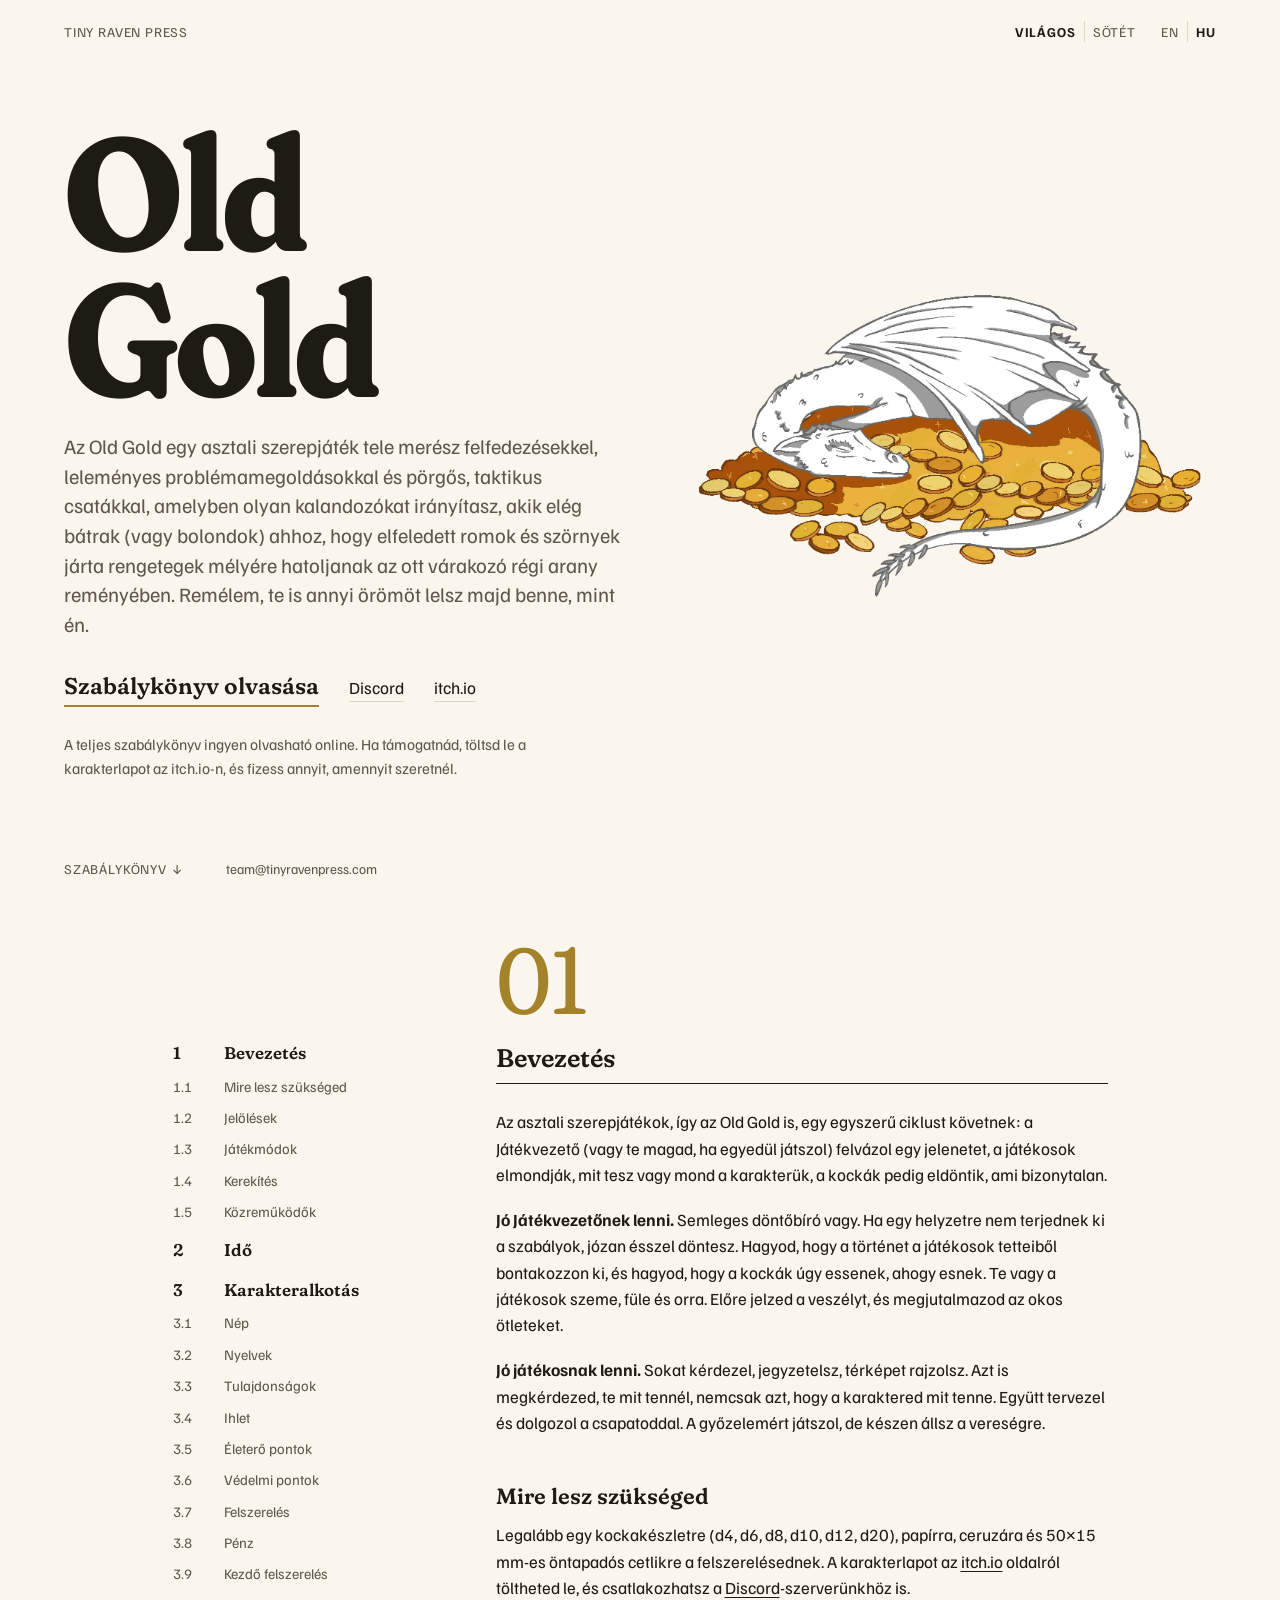
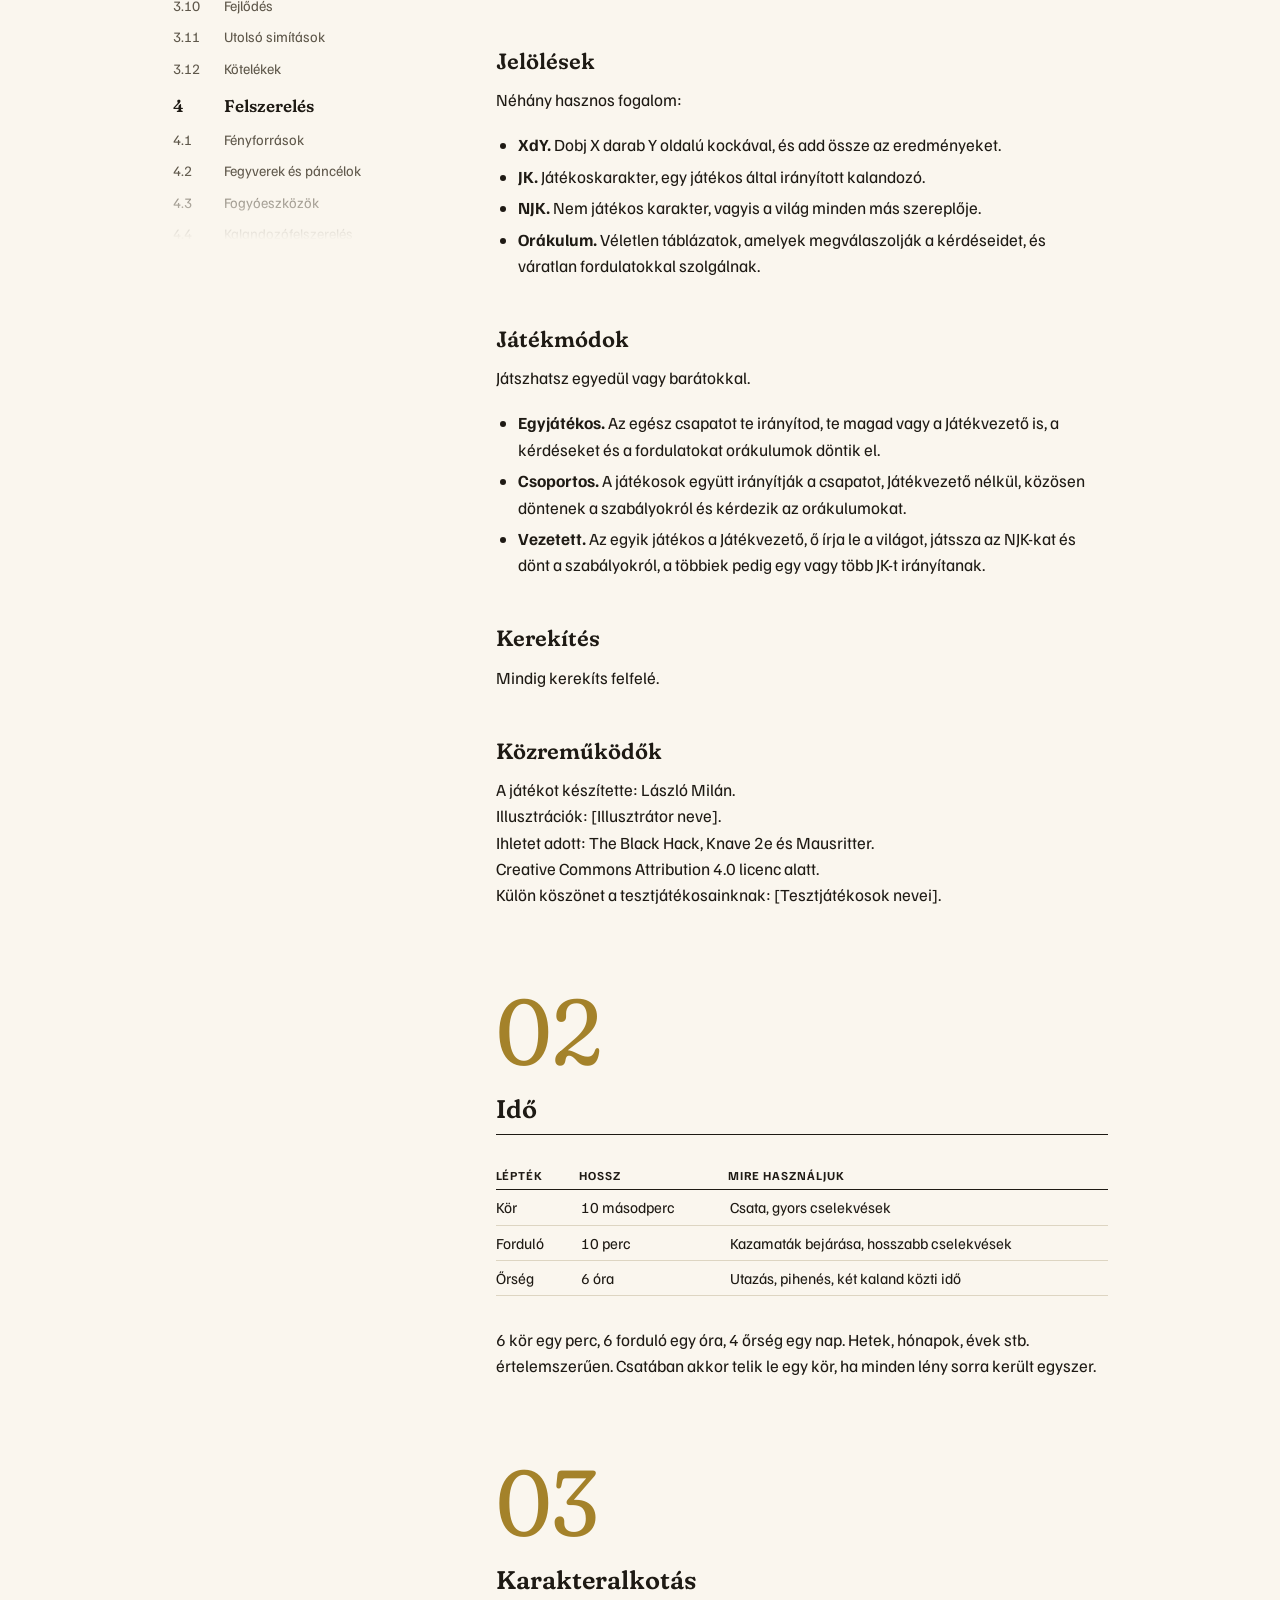
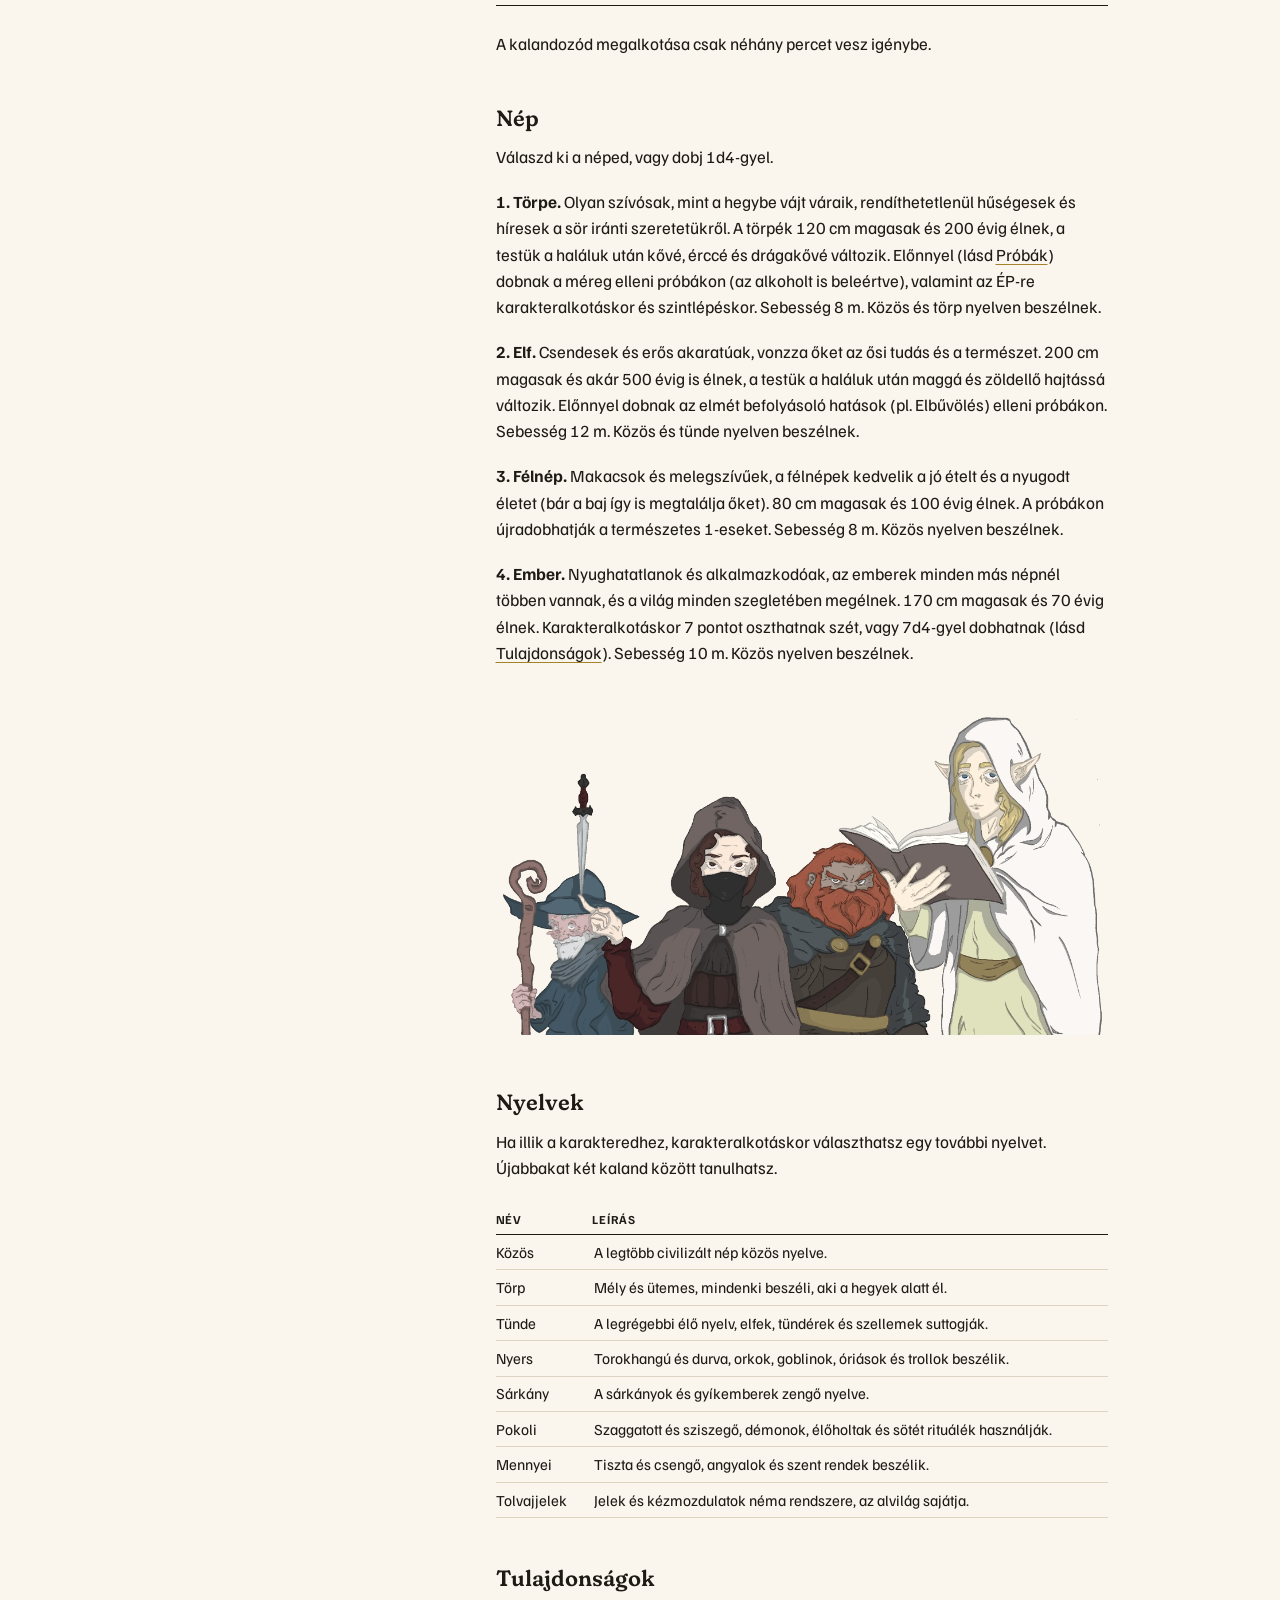
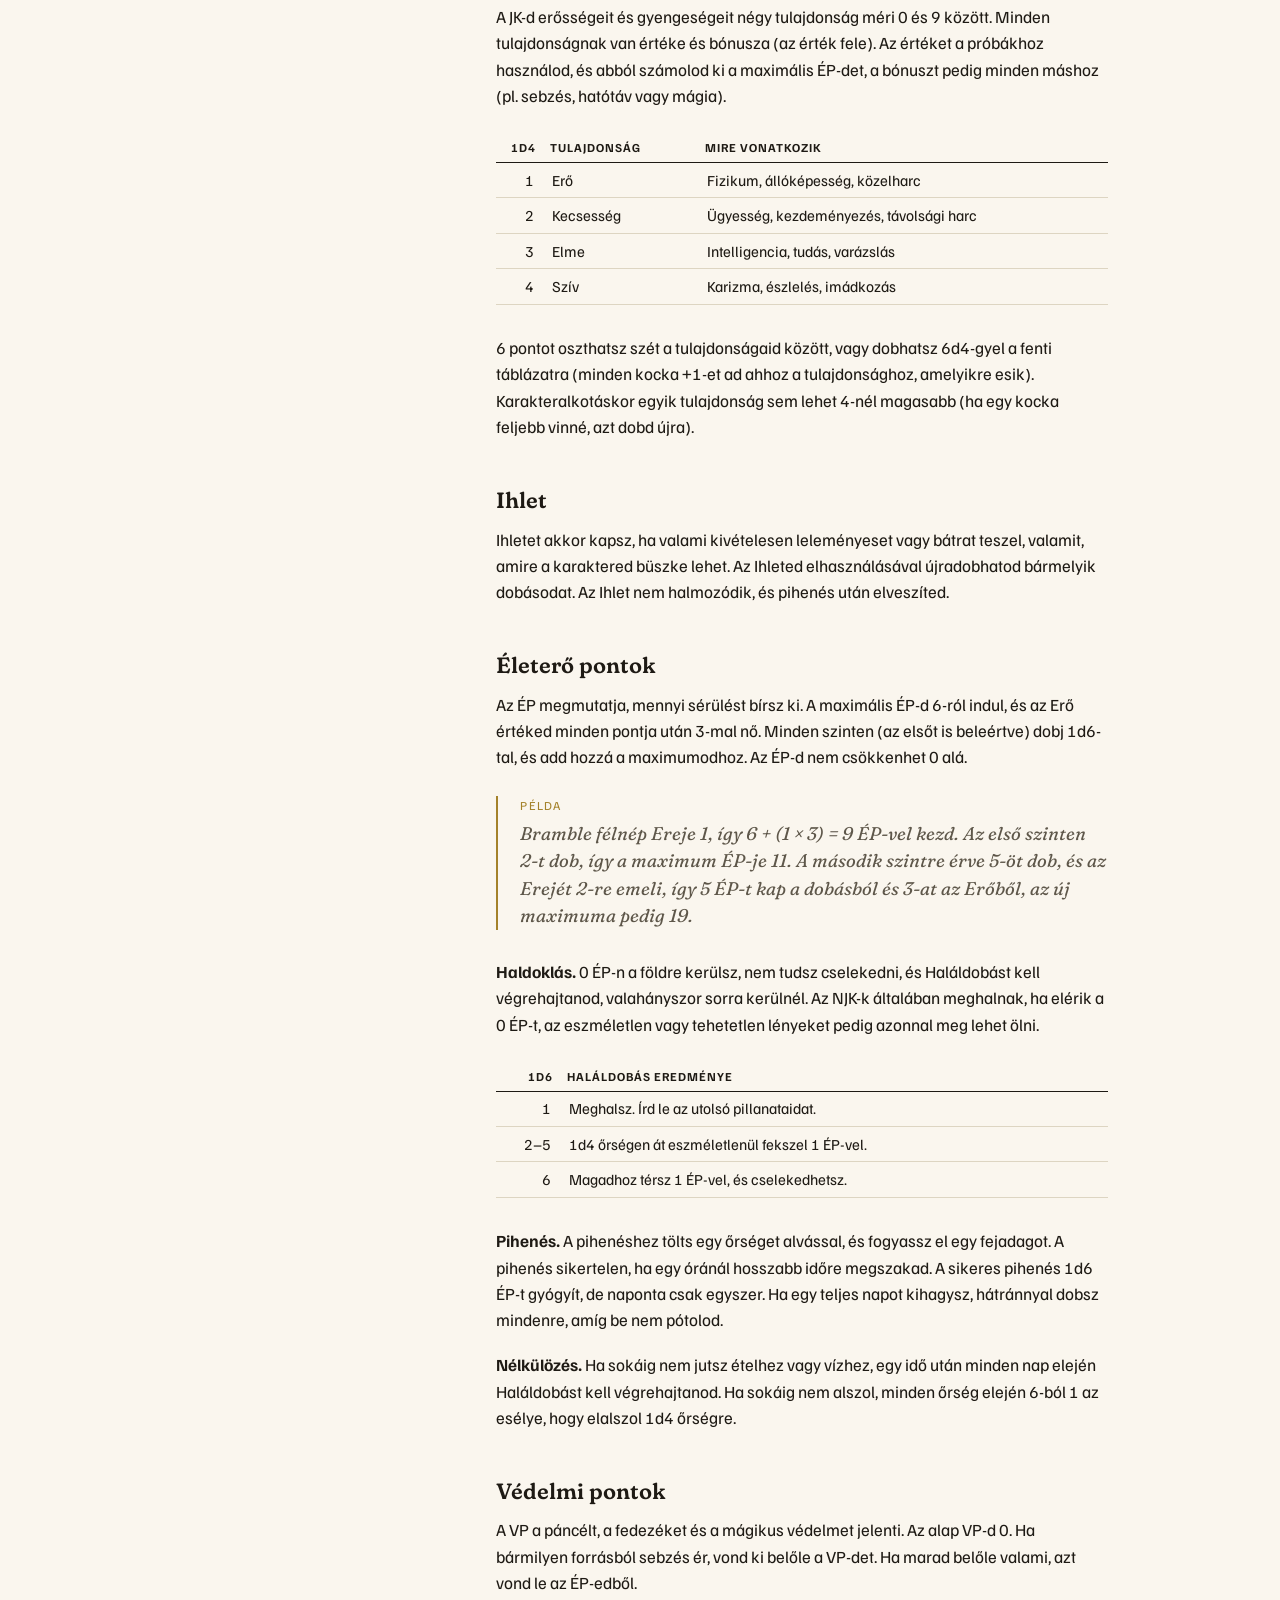
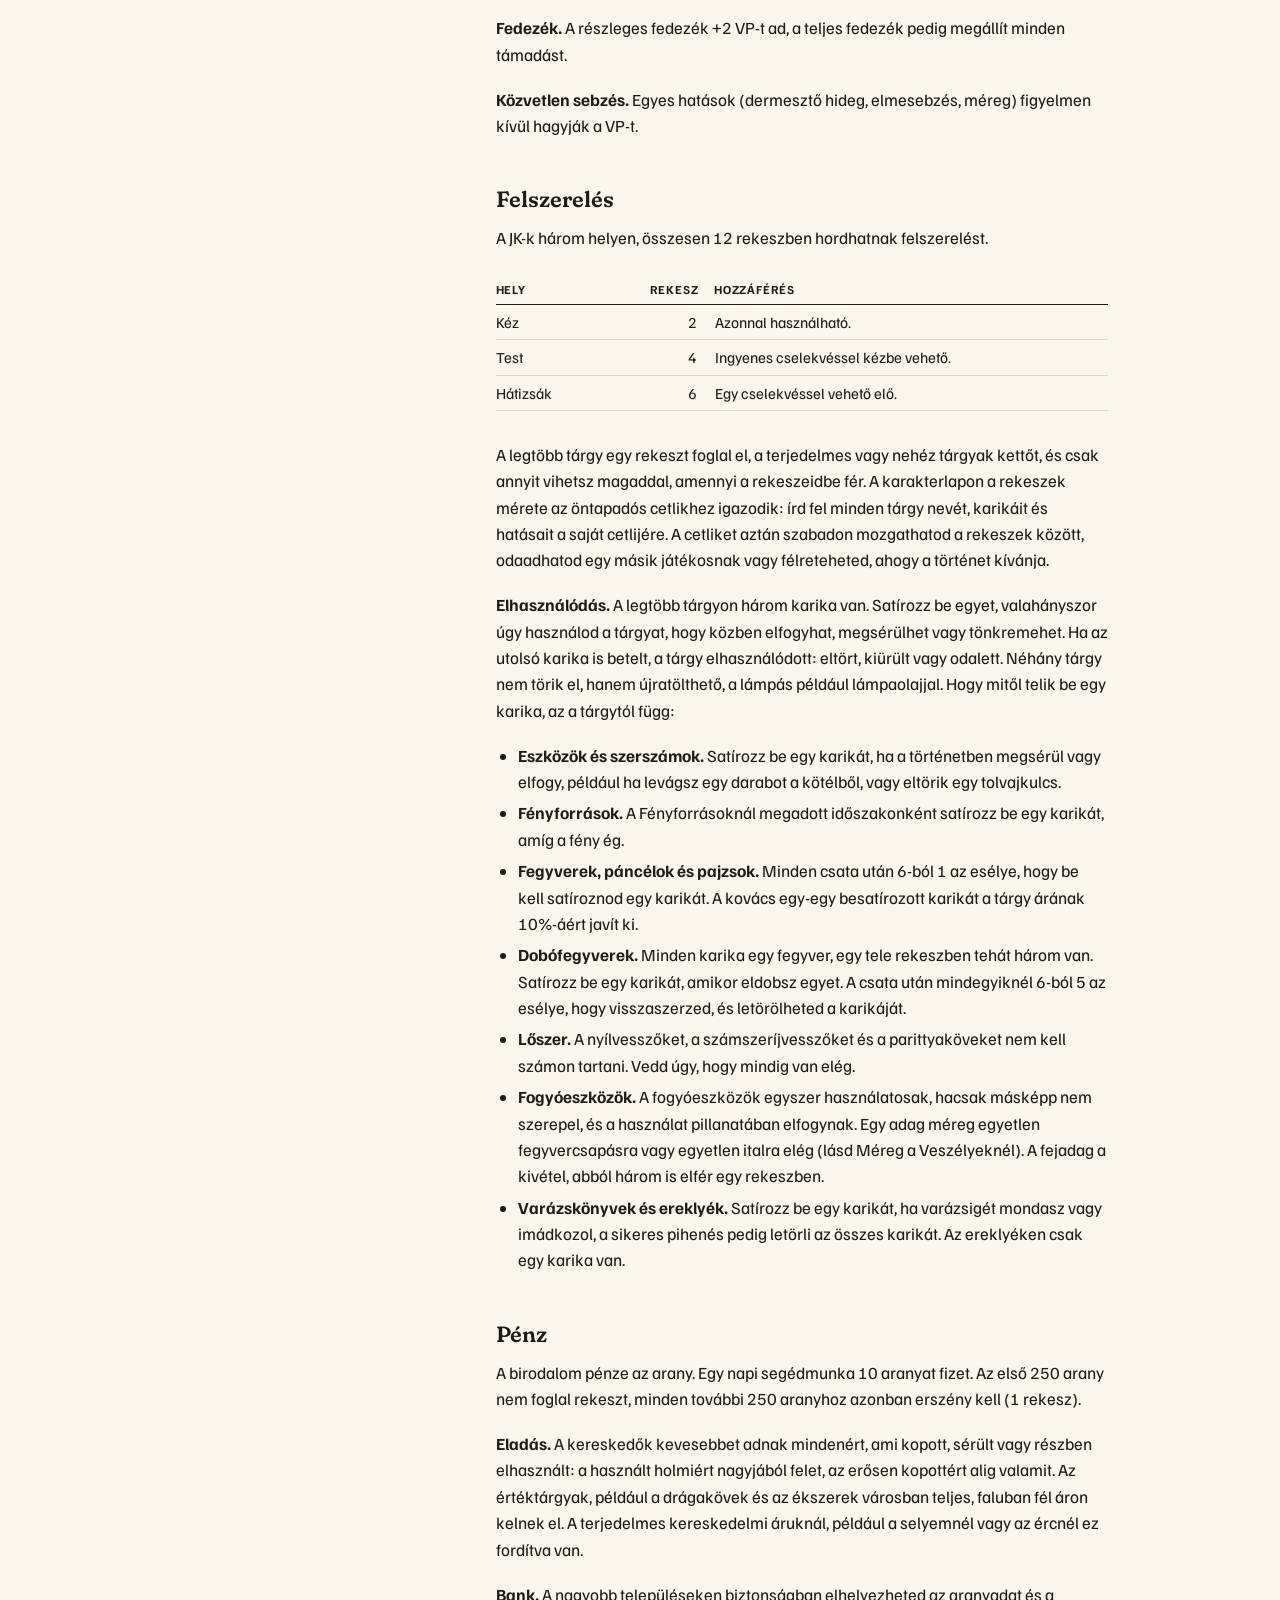
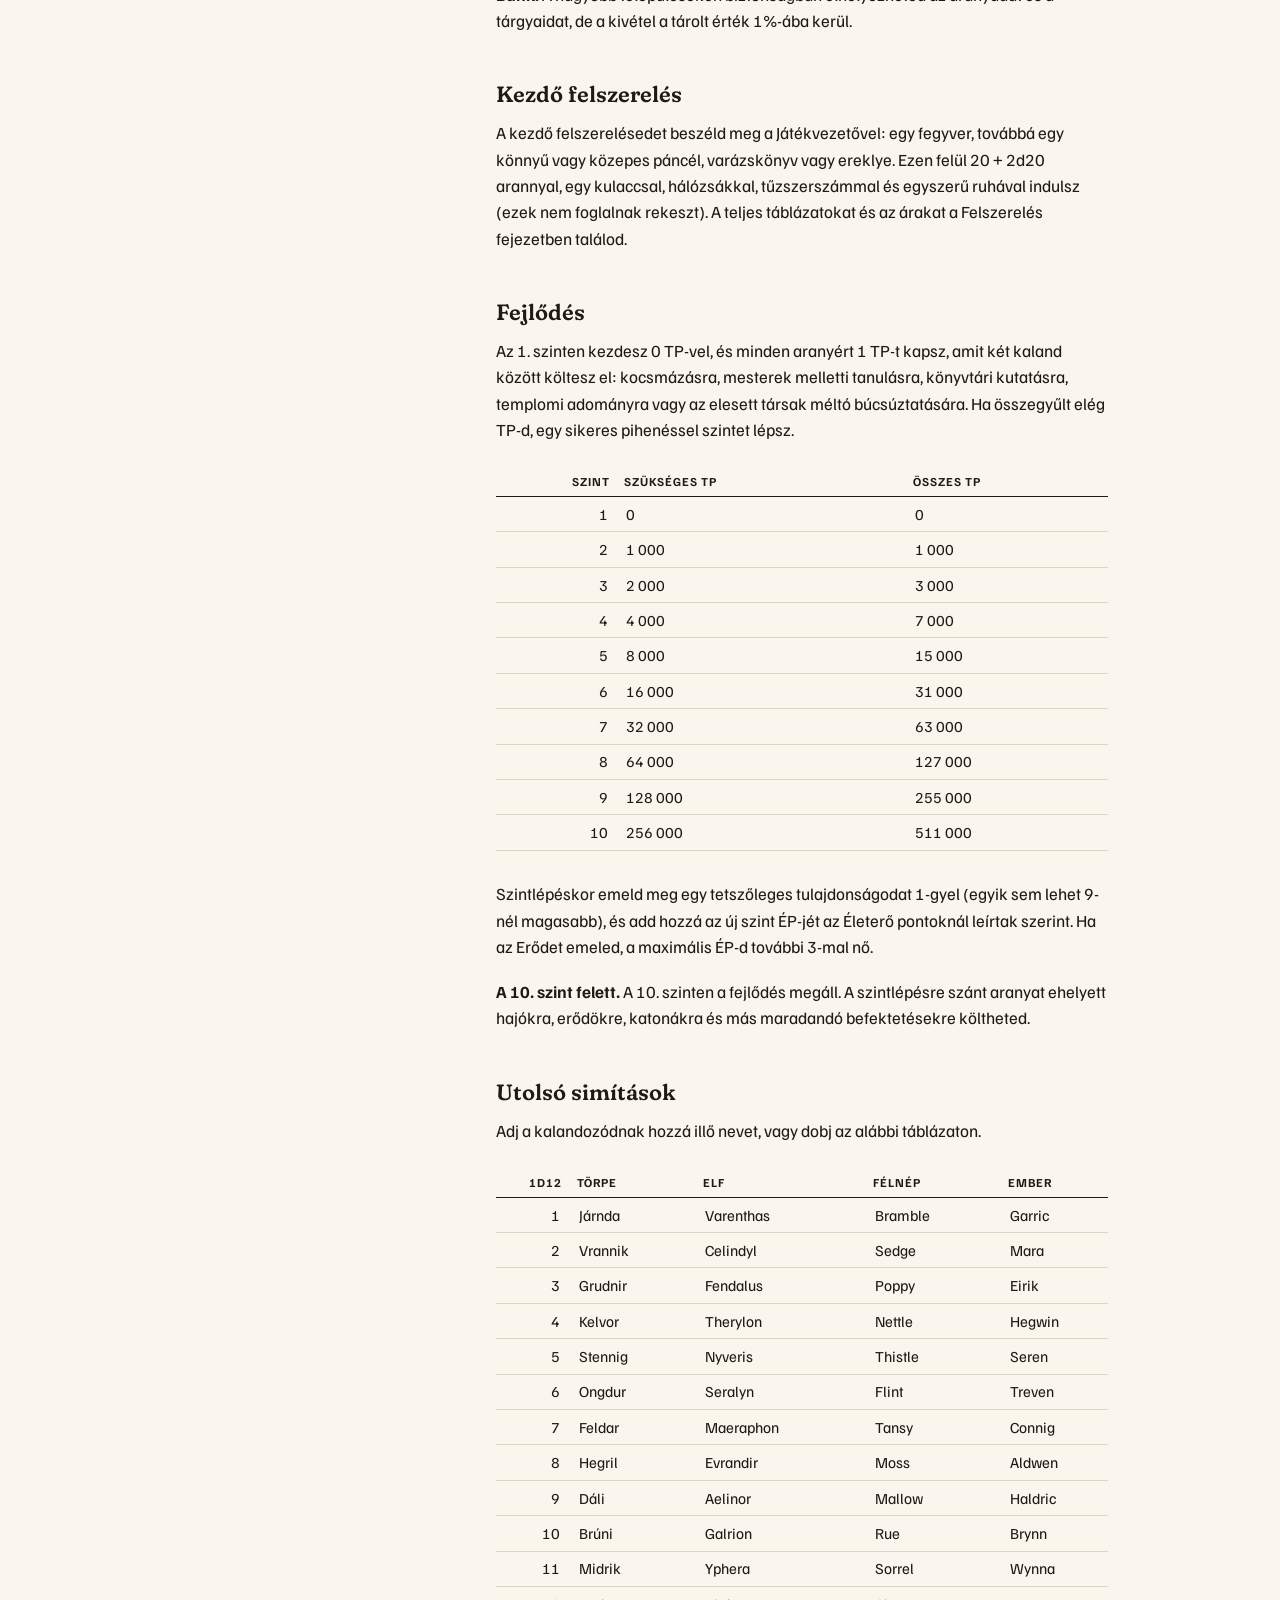
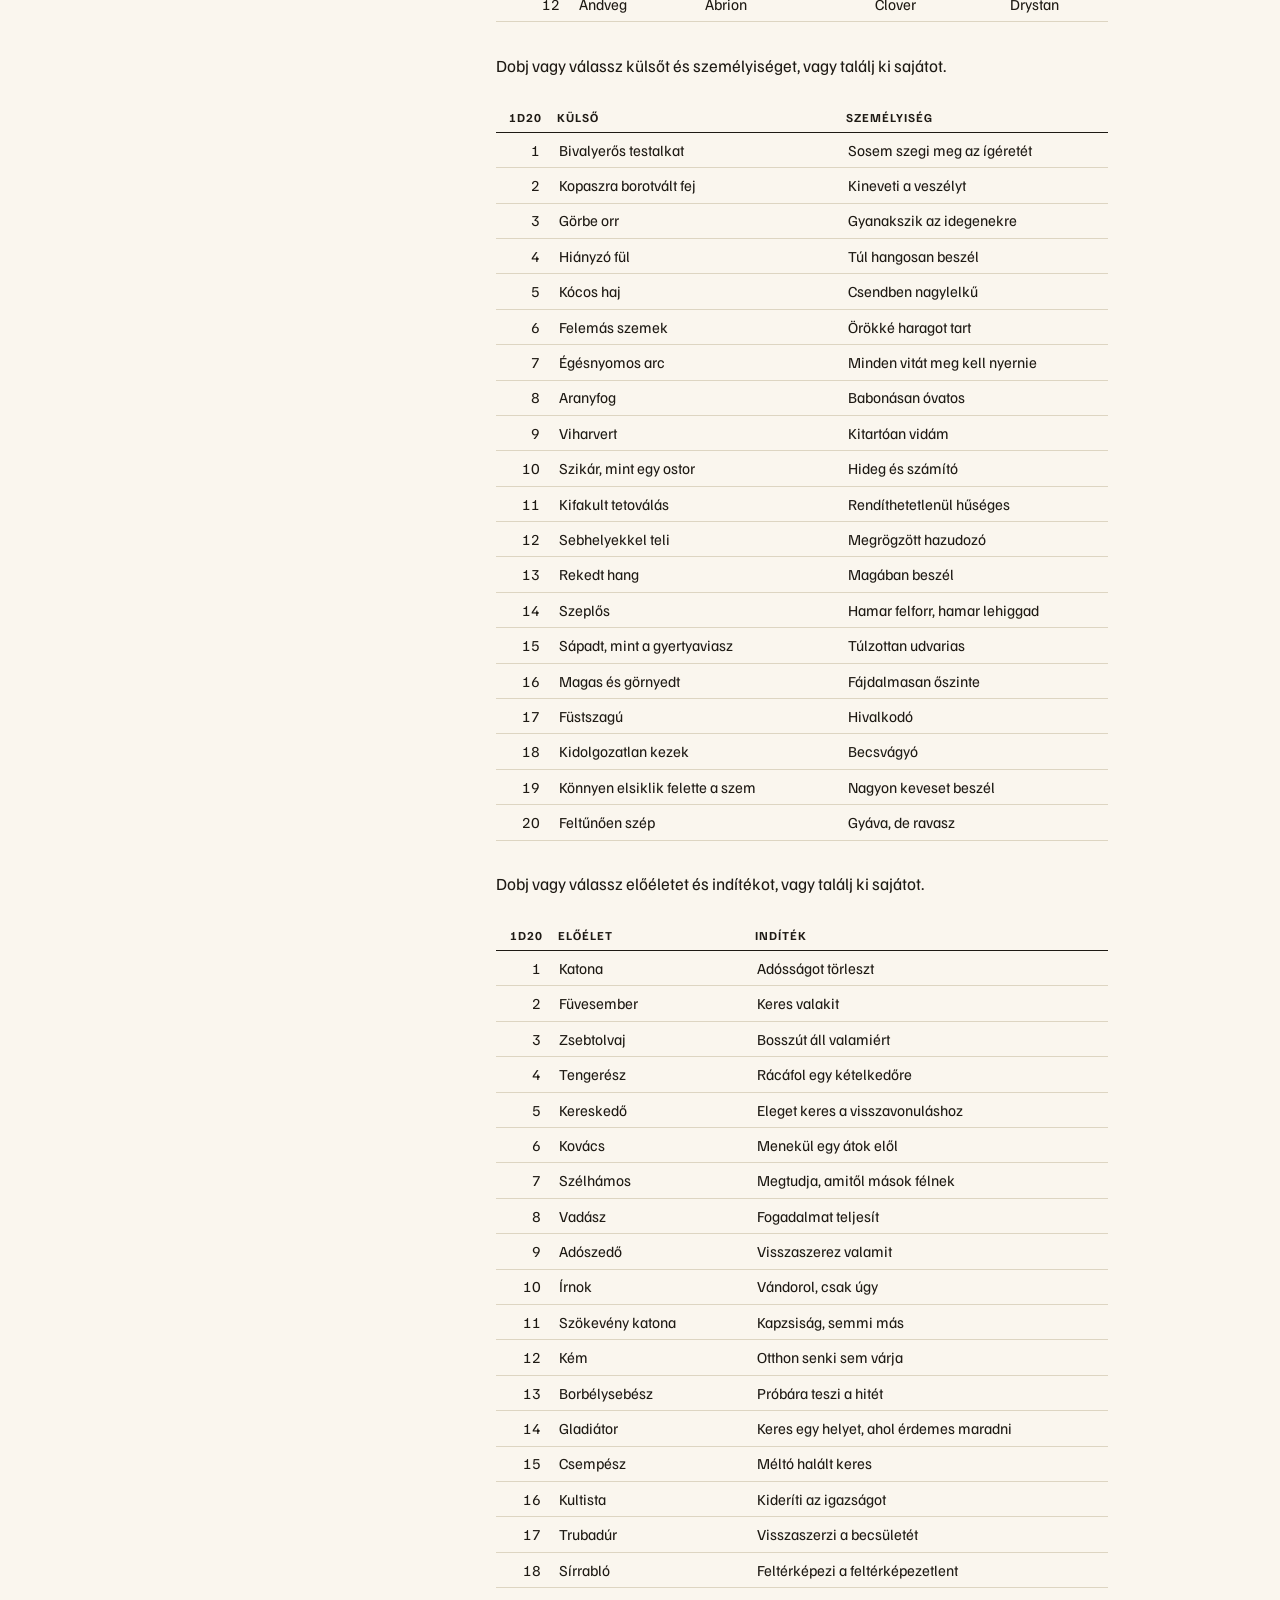
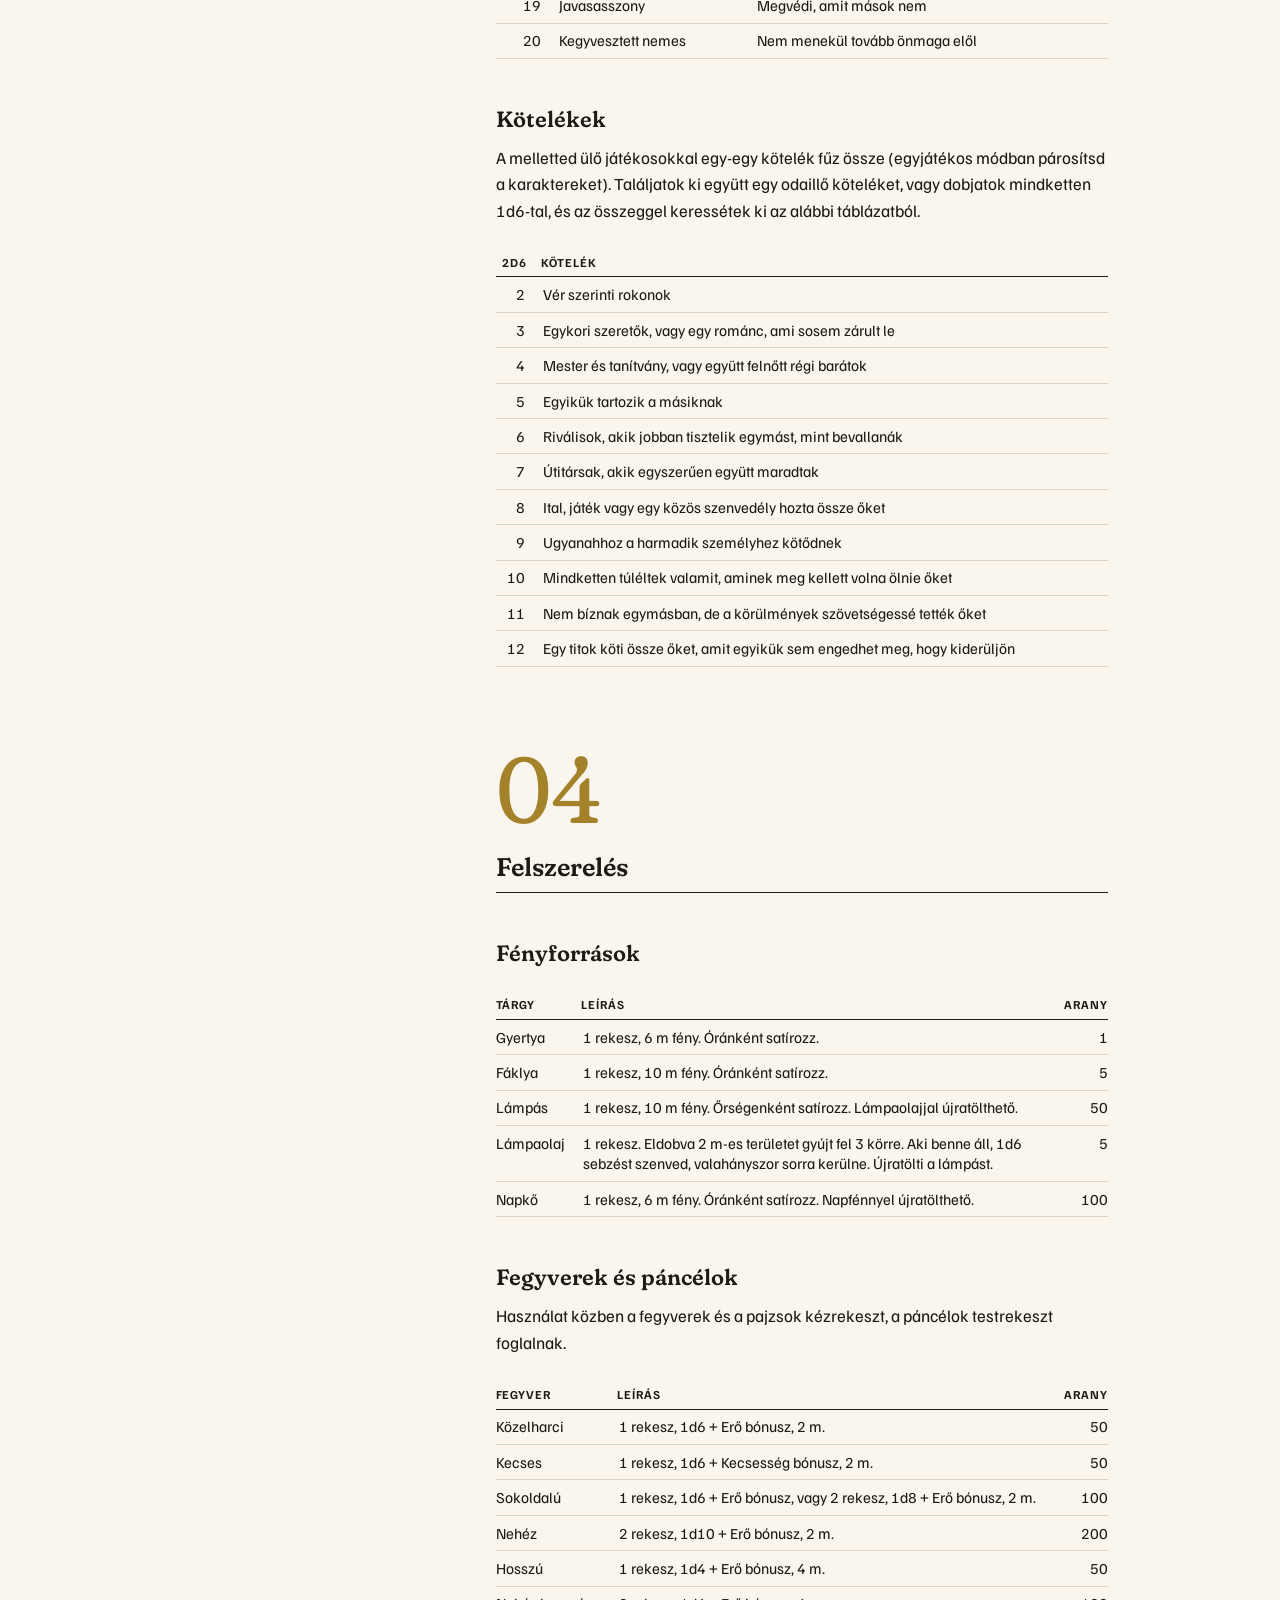
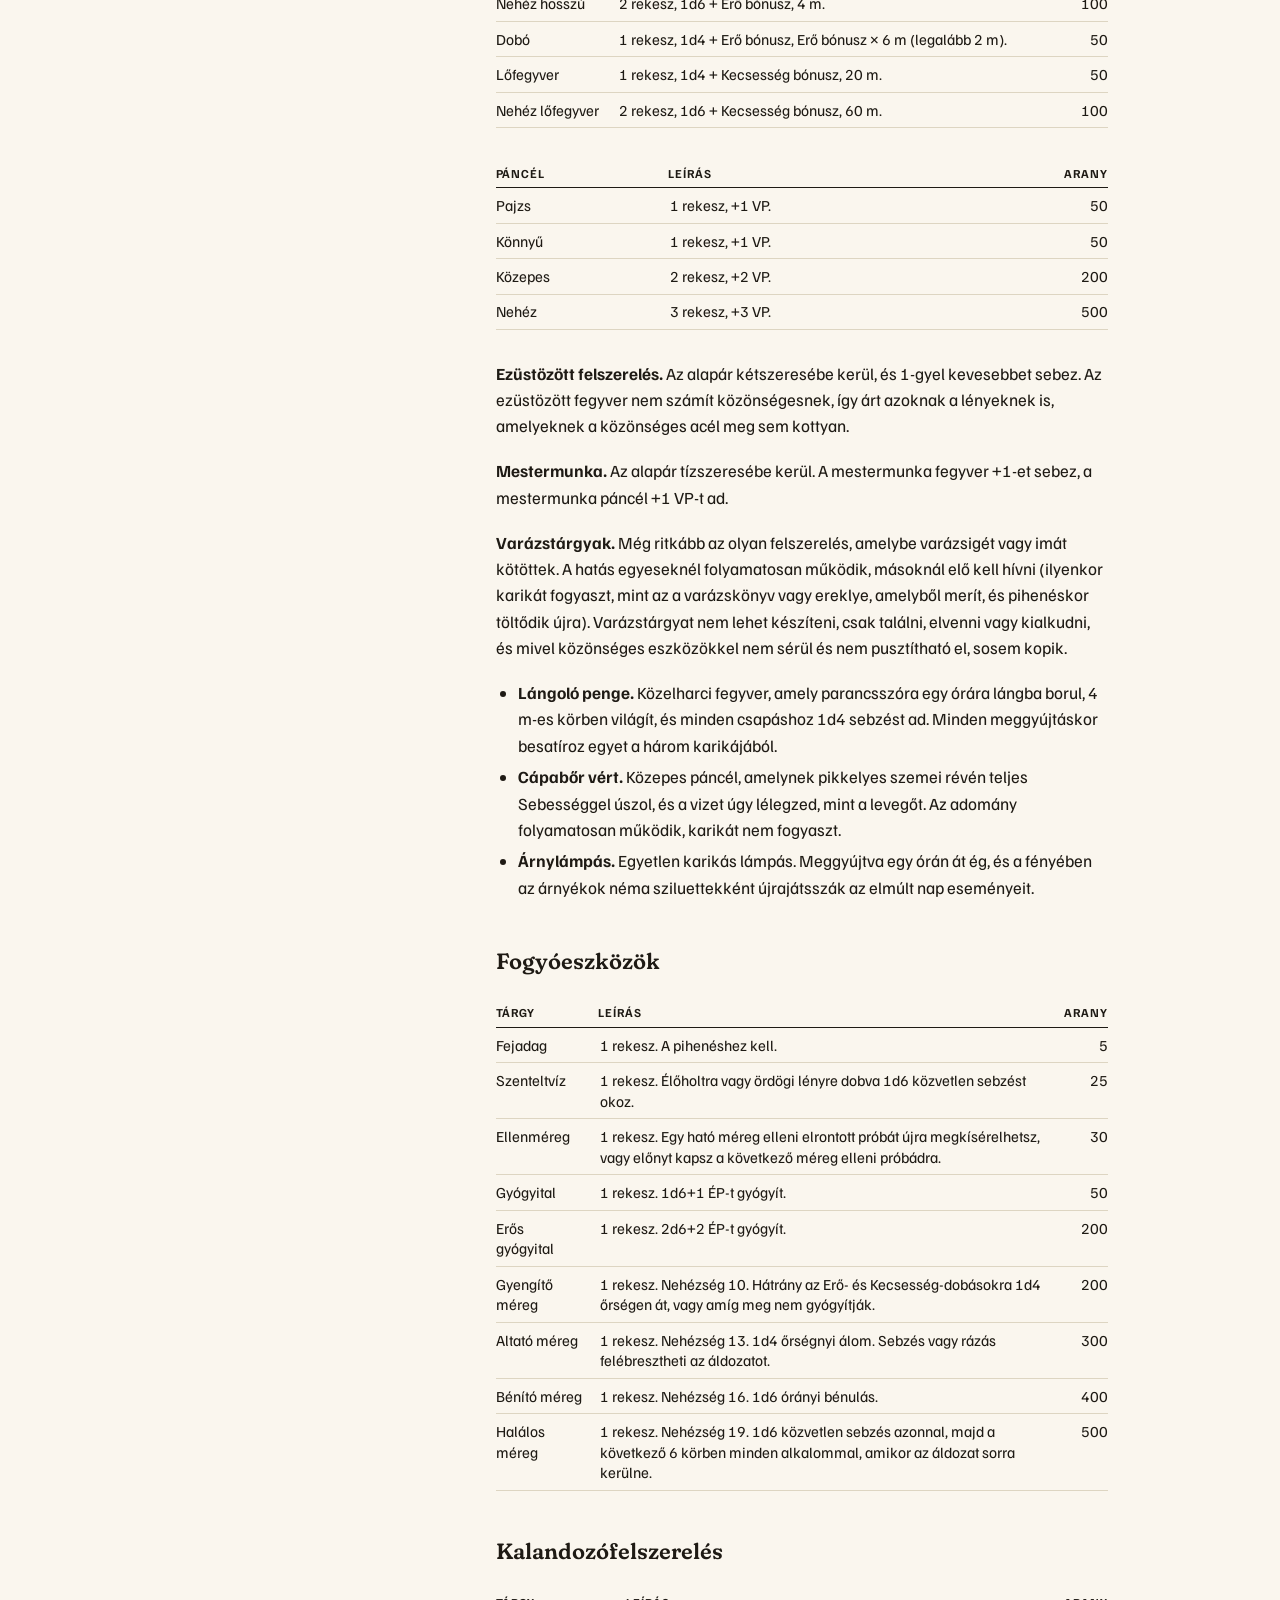
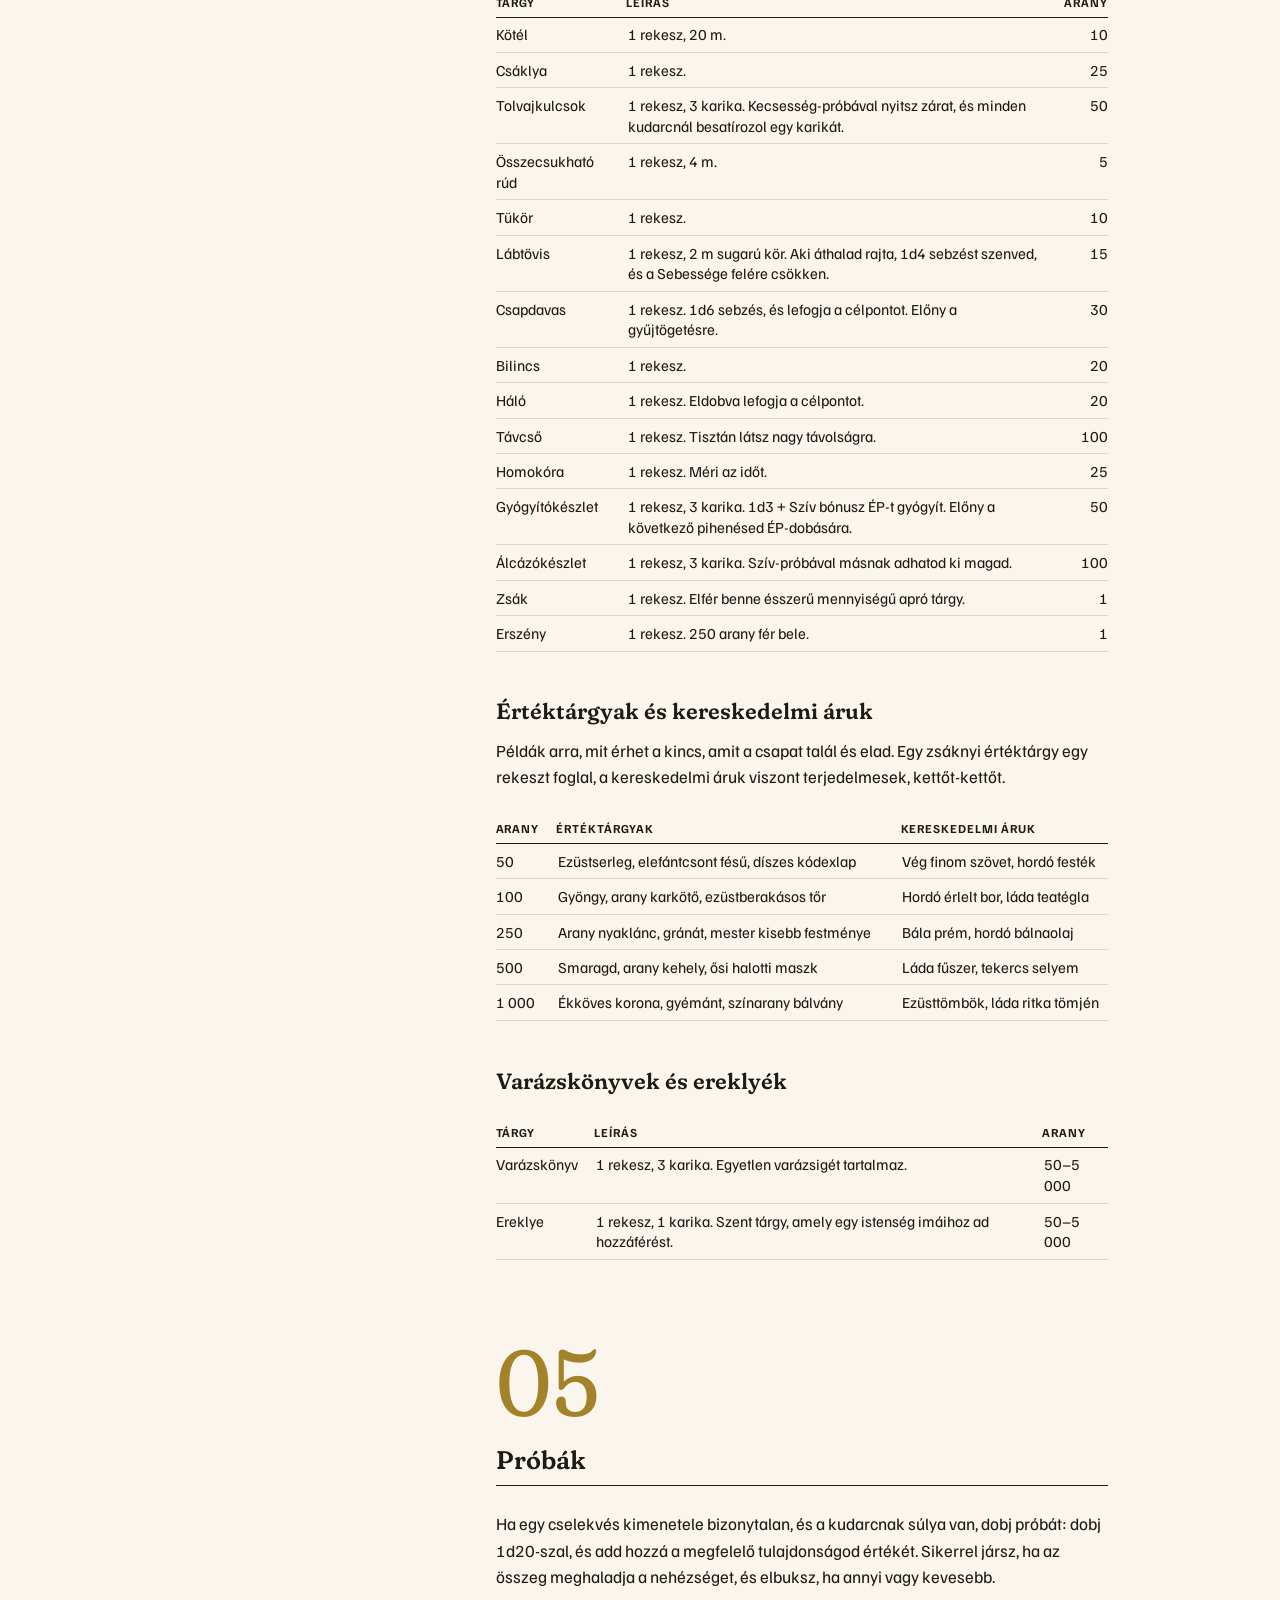
==== commit 41dcff13: "Add dark theme" ====
--- a/hu/index.html
+++ b/hu/index.html
@@ -5,7 +5,9 @@
 <meta name="viewport" content="width=device-width, initial-scale=1">
 <title>Old Gold — fantasy kalandjáték</title>
 <meta name="description" content="Fantasy kalandjáték a merész felfedezésről, a kreatív problémamegoldásról és a pörgős, taktikus harcról. A teljes szabálykönyv ingyen olvasható online.">
-<meta name="theme-color" content="#faf6ee">
+<meta name="theme-color" content="#faf6ee" media="(prefers-color-scheme: light)">
+<meta name="theme-color" content="#17140f" media="(prefers-color-scheme: dark)">
+<script>try{var t=localStorage.getItem('theme');if(t)document.documentElement.dataset.theme=t}catch(e){}</script>
 <link rel="icon" href="../assets/img/favicon.png">
 <link rel="canonical" href="https://oldgoldrpg.com/hu/">
 <link rel="alternate" hreflang="hu" href="https://oldgoldrpg.com/hu/">
@@ -34,7 +36,7 @@
 <header class="cover" id="top">
   <div class="cover-top">
     <span>Tiny Raven Press</span>
-    <nav class="lang" aria-label="Language"><a href="../" hreflang="en" lang="en" data-lang-switch>EN</a><span class="on" lang="hu">HU</span></nav>
+    <div><nav class="lang theme" aria-label="Színséma"><button type="button" data-theme-set="light">Világos</button><button type="button" data-theme-set="dark">Sötét</button></nav><nav class="lang" aria-label="Language"><a href="../" hreflang="en" lang="en" data-lang-switch>EN</a><span class="on" lang="hu">HU</span></nav></div>
   </div>
   <div class="cover-main">
     <div class="cover-text">
@@ -2326,7 +2328,7 @@
 
   <footer class="colophon">
     <p>
-      <span>A szöveg CC BY 4.0 licenc alatt</span>
+      <span>CC BY 4.0 licenc alatt</span>
       <a href="mailto:team@tinyravenpress.com">team@tinyravenpress.com</a>
       <a href="https://discord.gg/WssHvFgUZ" target="_blank" rel="noopener">Discord</a>
       <a href="https://tinyravenpress.itch.io/old-gold/" target="_blank" rel="noopener">itch.io</a>
--- a/assets/css/styles.css
+++ b/assets/css/styles.css
@@ -10,6 +10,19 @@
   --measure: 36em;
   --index: 15rem;
   --soft: "SOFT" 100, "WONK" 1;
+  color-scheme: light;
+}
+/* dark tokens live in one place; the media block covers "system" and the
+   attribute block covers the reader's own choice, so both must stay in sync */
+@media (prefers-color-scheme: dark) {
+  :root:not([data-theme="light"]) {
+    --paper: #17140f; --ink: #ece5d6; --ink-2: #a89f8c; --rule: #3a342a; --gold: #d2a94a;
+    color-scheme: dark;
+  }
+}
+:root[data-theme="dark"] {
+  --paper: #17140f; --ink: #ece5d6; --ink-2: #a89f8c; --rule: #3a342a; --gold: #d2a94a;
+  color-scheme: dark;
 }
 * { box-sizing: border-box; }
 html {
@@ -48,6 +61,12 @@
 .lang .on { color: var(--ink); font-weight: 700; }
 .lang a { color: var(--ink-2); }
 .lang a:hover { color: var(--gold); }
+.cover-top { flex-wrap: wrap; }
+.cover-top > div { display: flex; flex-wrap: wrap; gap: .5rem 1.5rem; }
+.theme button { background: none; border: 0; font: inherit; letter-spacing: inherit; text-transform: inherit; color: var(--ink-2); cursor: pointer; }
+.theme button + button { border-left: 1px solid var(--rule); }
+.theme button:hover { color: var(--gold); }
+.theme .on { color: var(--ink); font-weight: 700; cursor: default; }
 .cover-bottom a[href^="mailto"] { text-transform: none; letter-spacing: 0; }
 .cover-main { display: grid; grid-template-columns: minmax(0, 1fr); gap: 2rem; align-items: center; }
 @media (min-width: 900px) {
@@ -232,7 +251,7 @@
 }
 .pill:hover { background: var(--gold); }
 dialog { border: 1px solid var(--ink); padding: 0; width: min(46rem, calc(100% - 2rem)); max-height: 85vh; background: var(--paper); color: var(--ink); }
-dialog::backdrop { background: rgba(30, 26, 20, .4); }
+dialog::backdrop { background: rgba(0, 0, 0, .45); }
 .dialog-in { padding: 1.5rem 1.75rem 1.75rem; }
 .dialog-head { display: flex; justify-content: space-between; align-items: baseline; margin-bottom: 1.25rem; }
 .dialog-title { font-size: 1.2rem; font-weight: 600; color: var(--gold); }
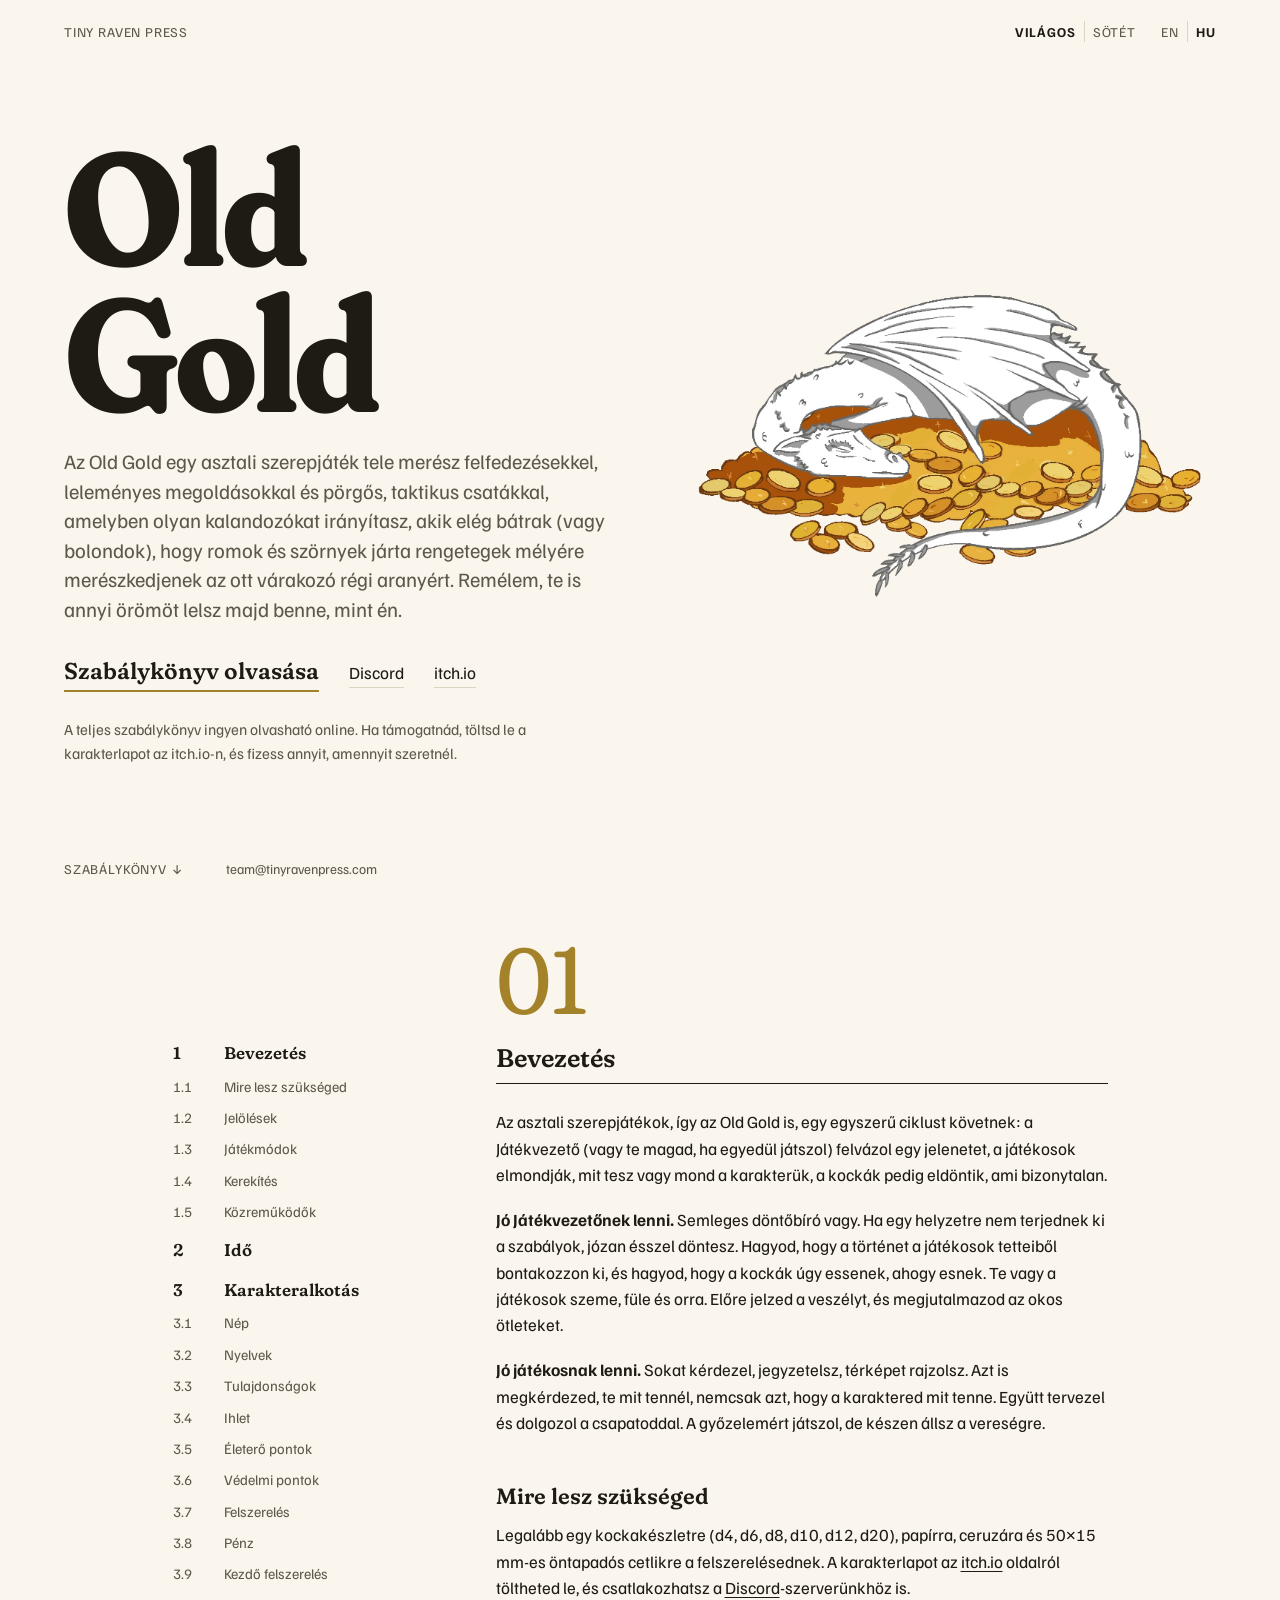
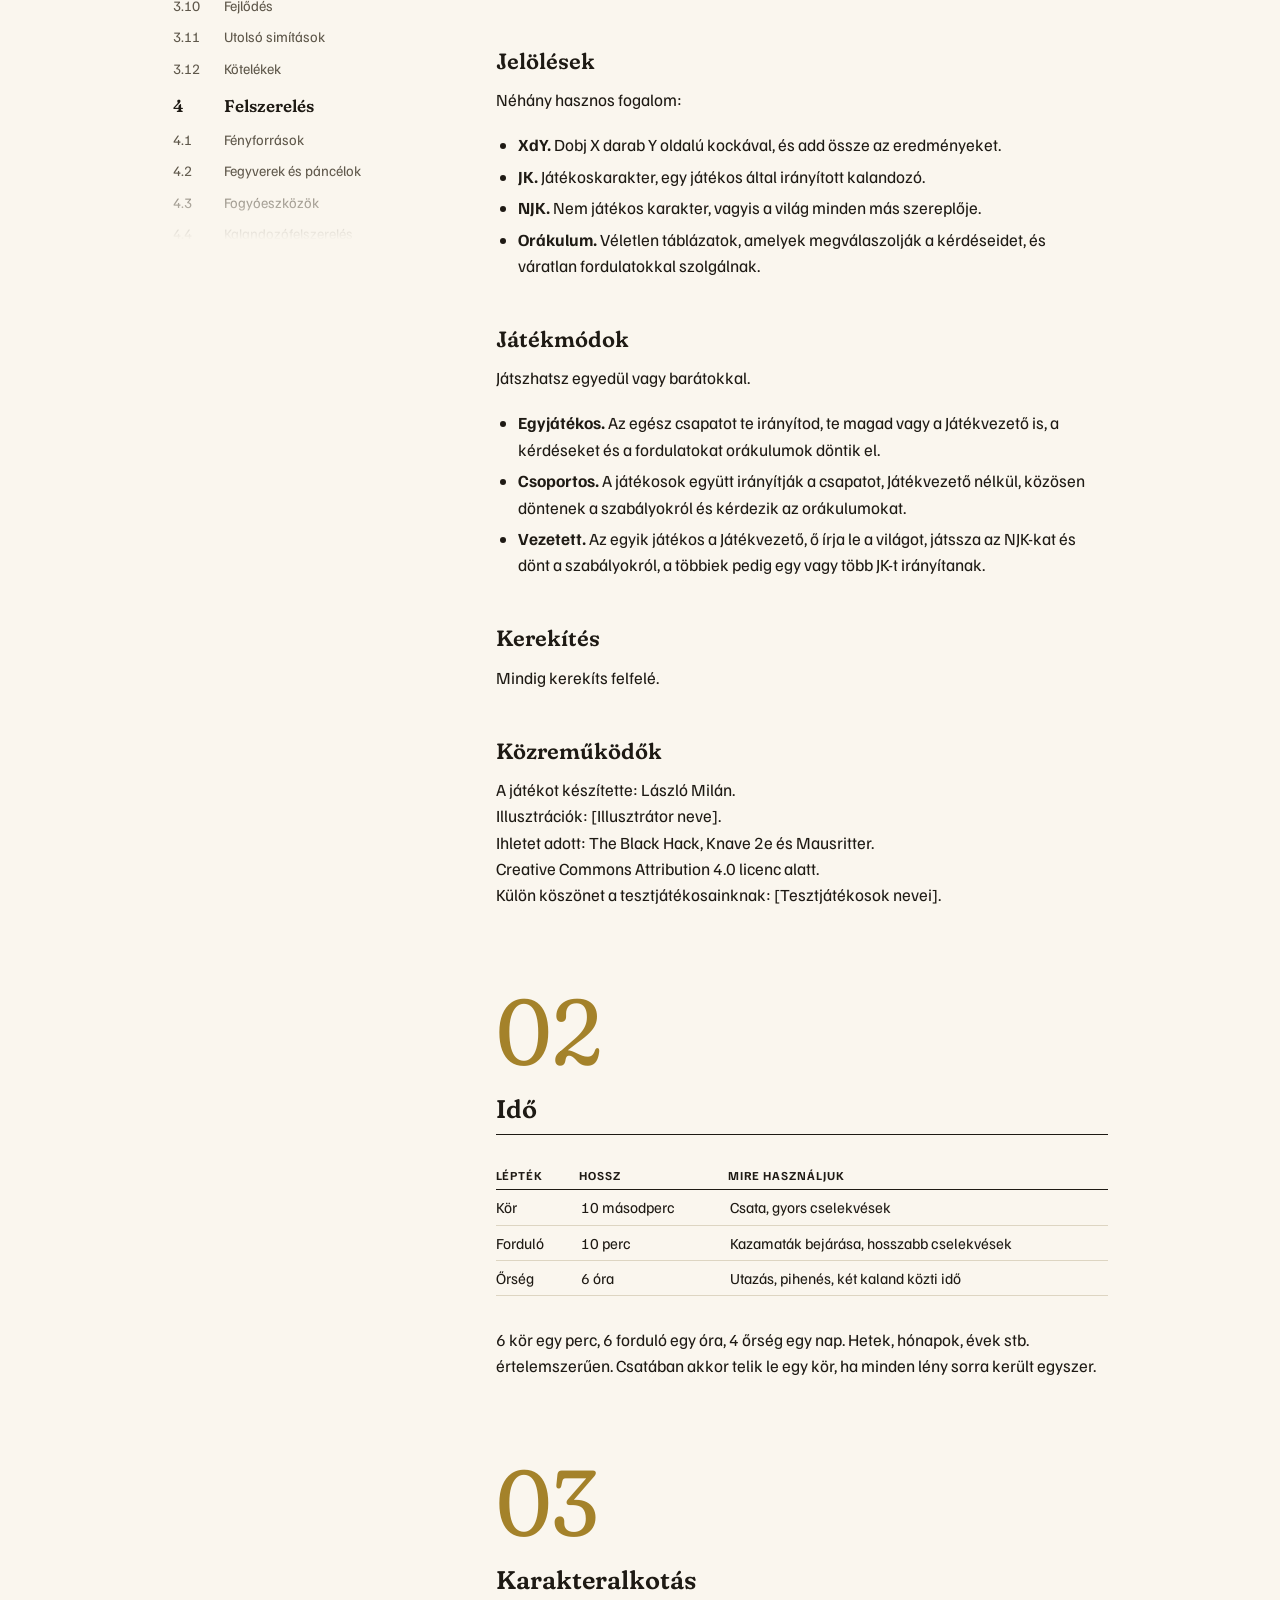
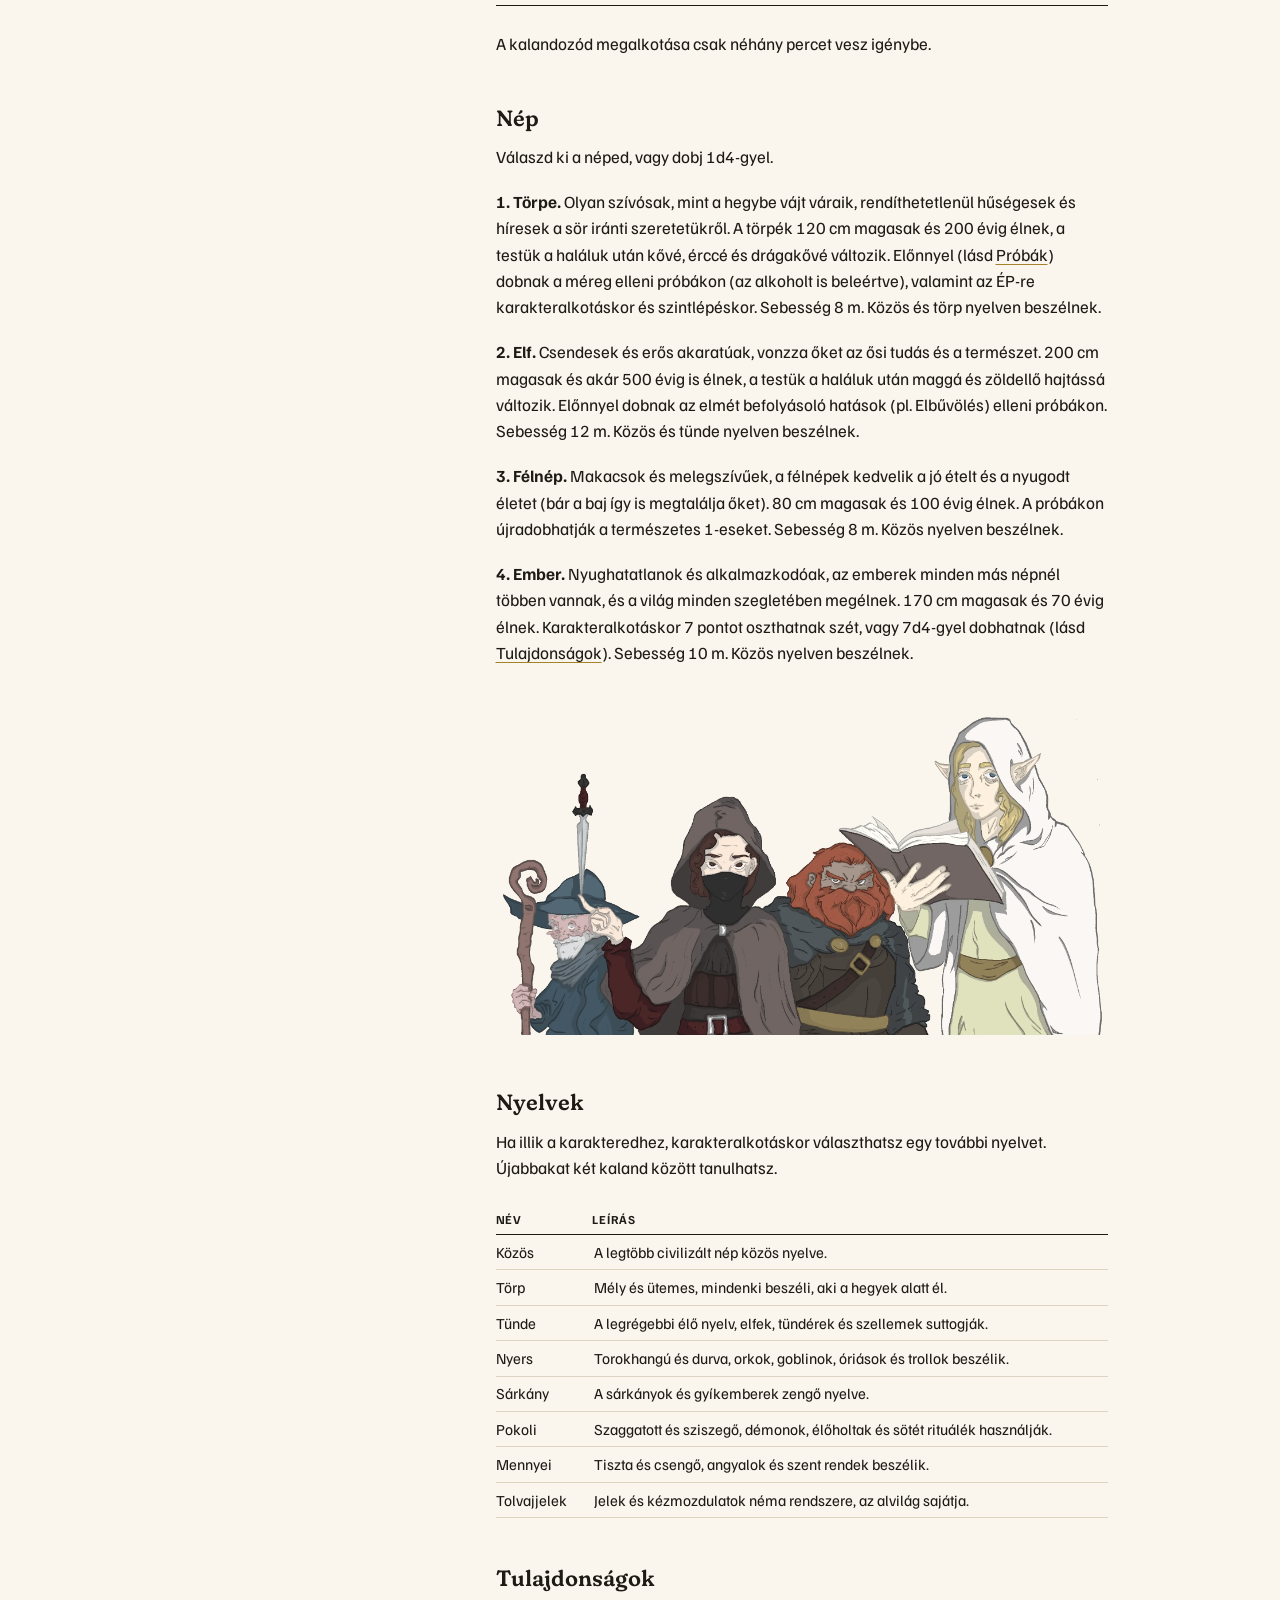
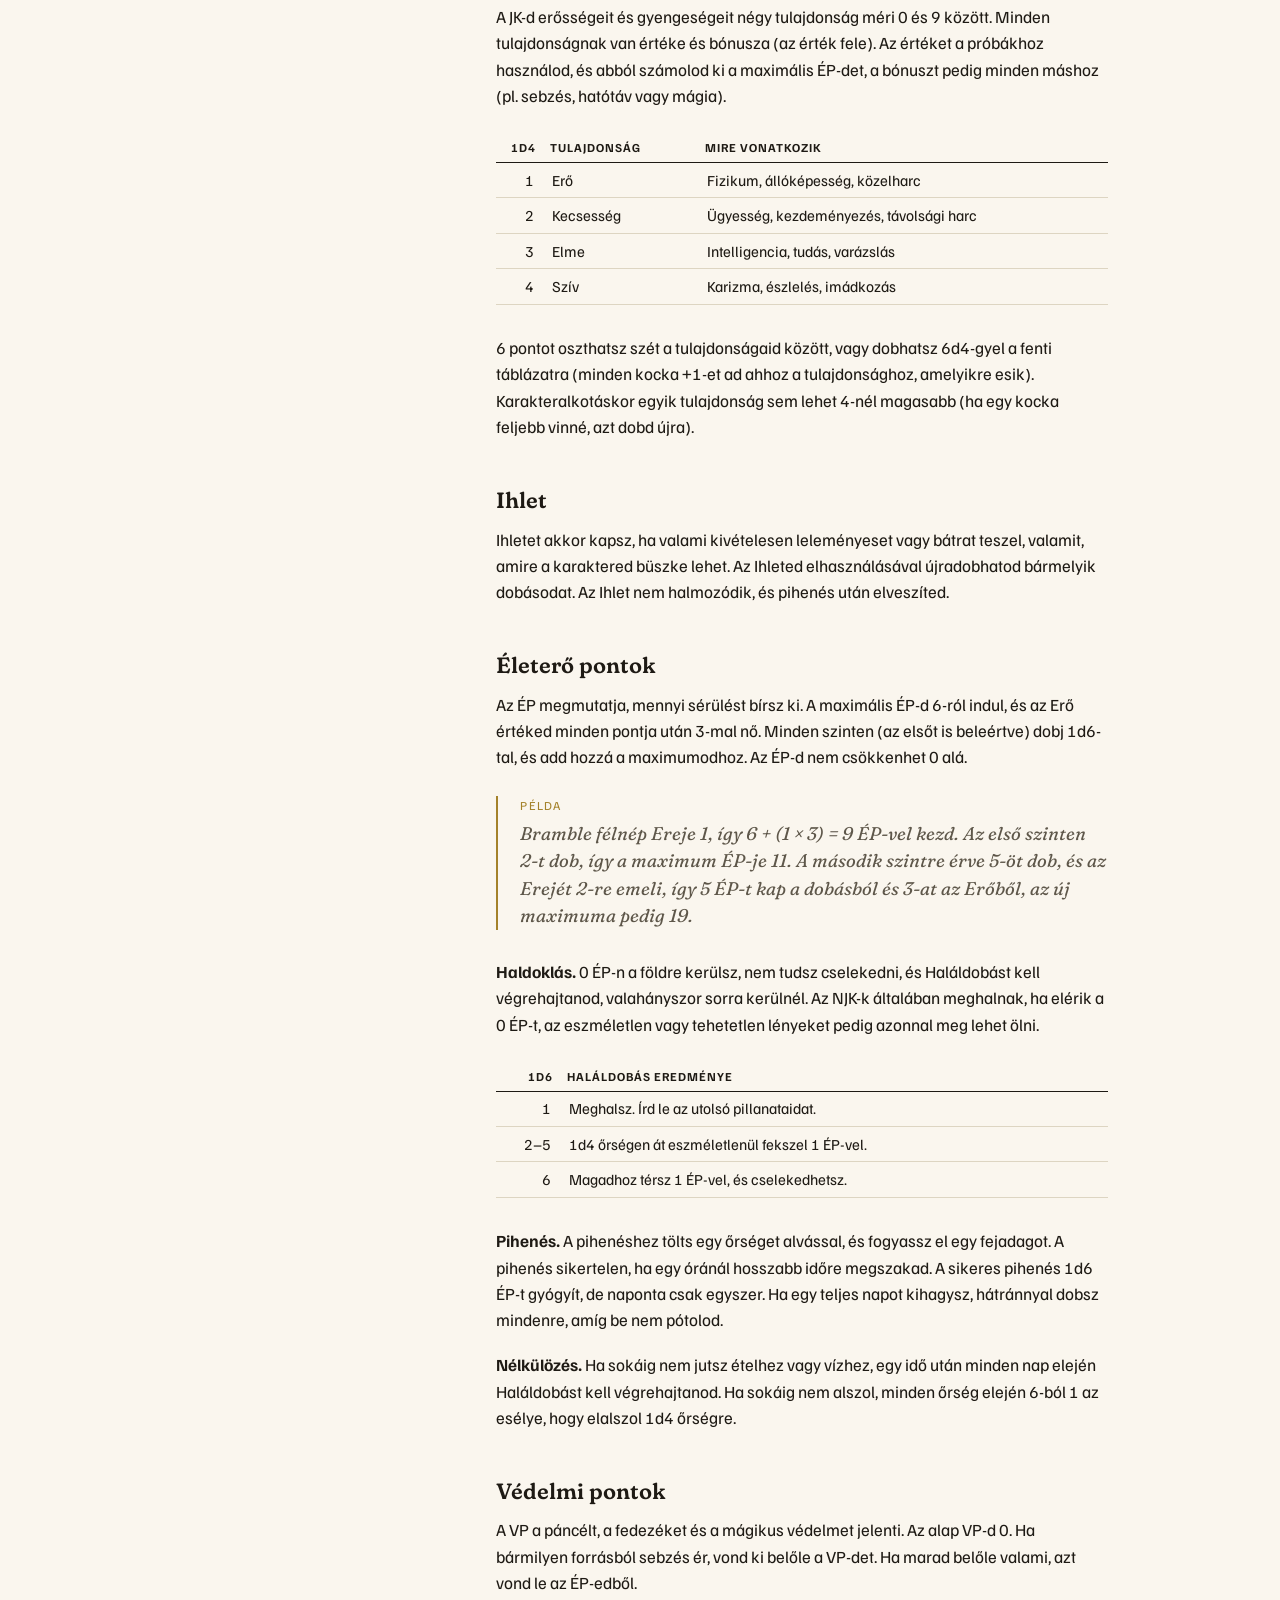
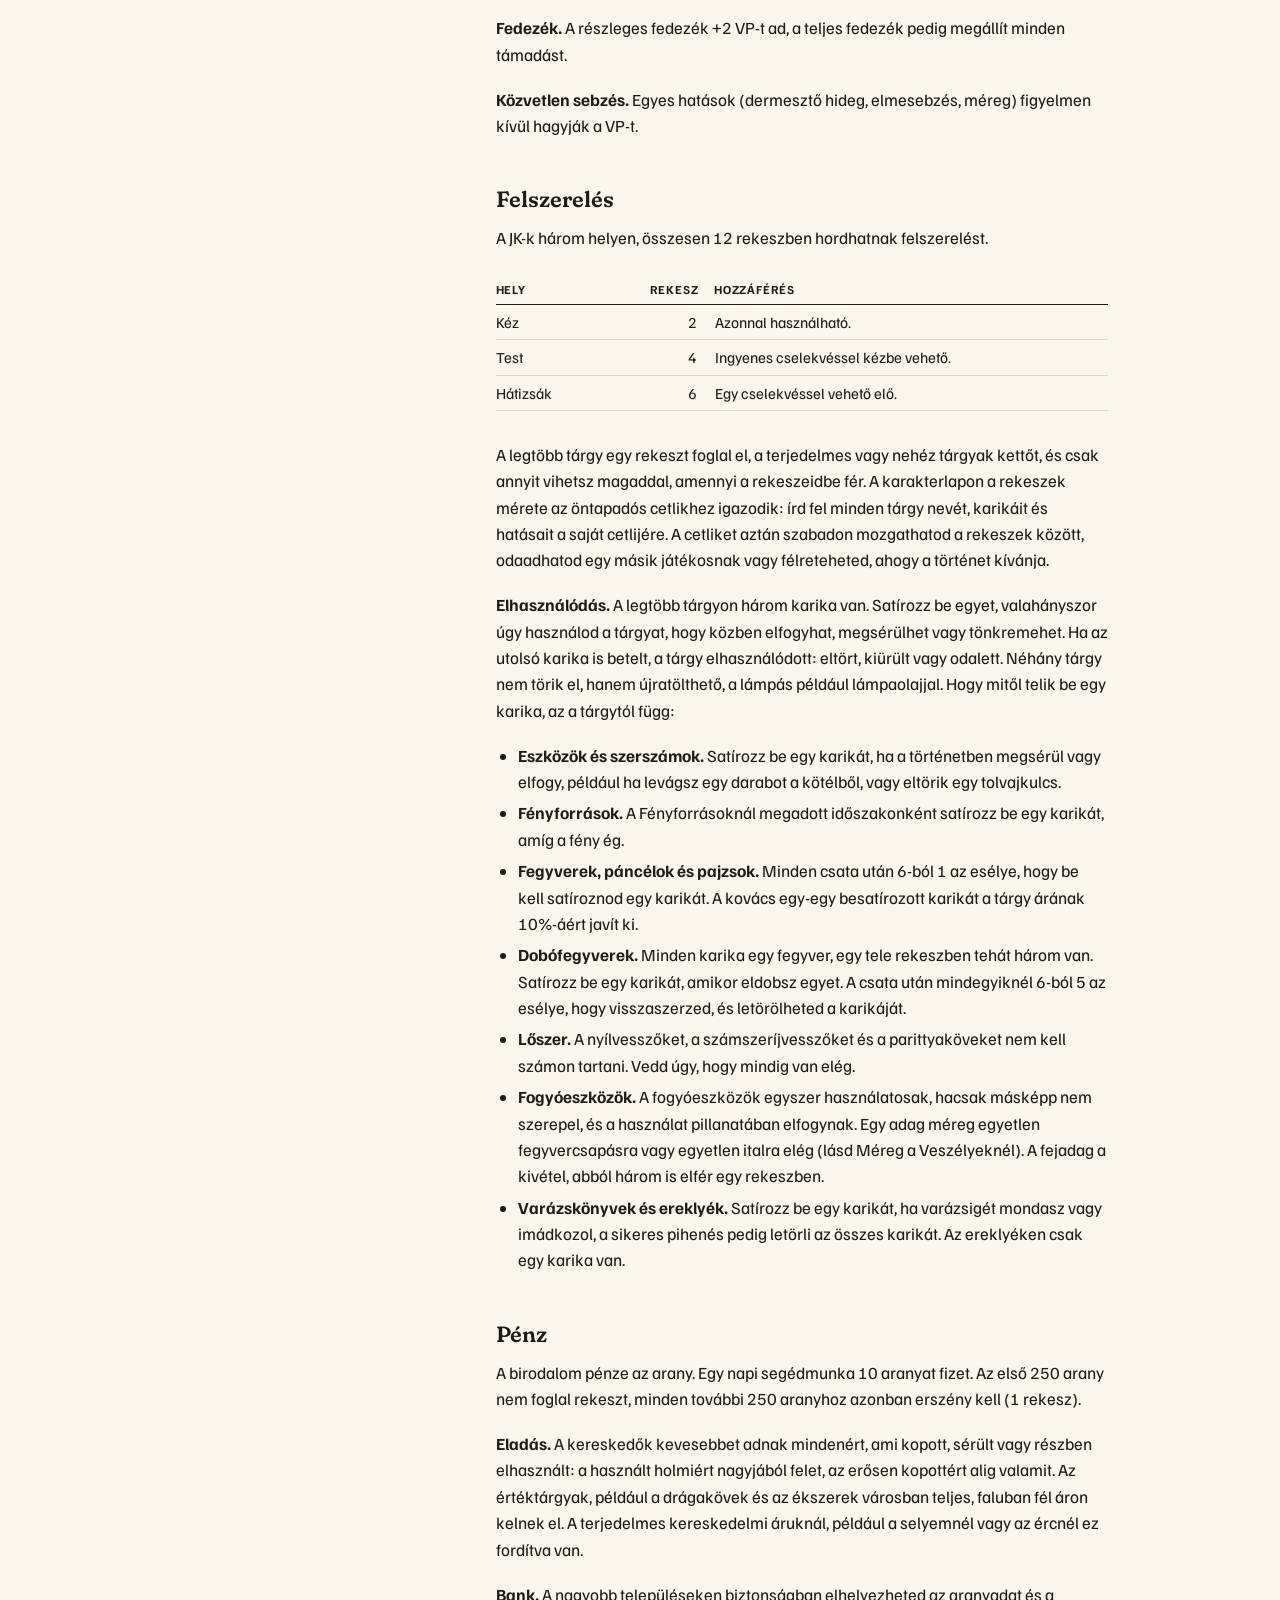
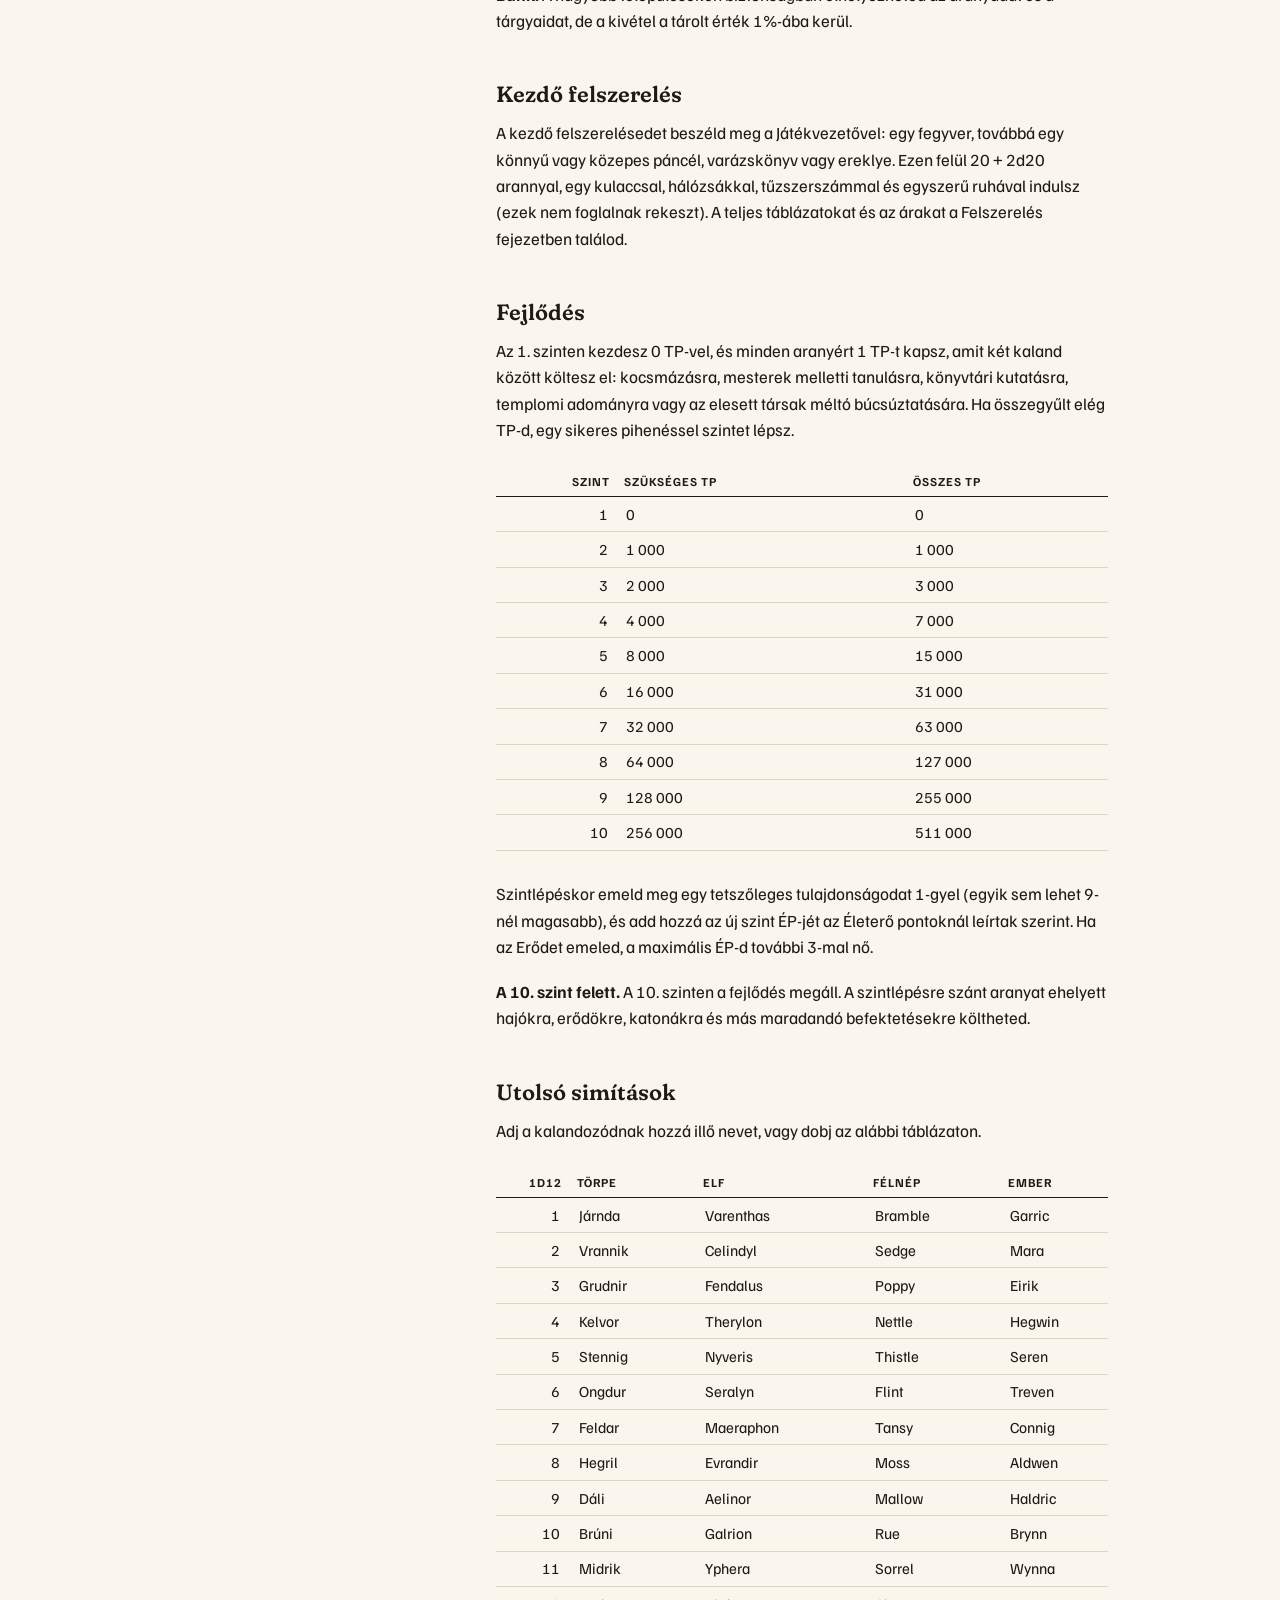
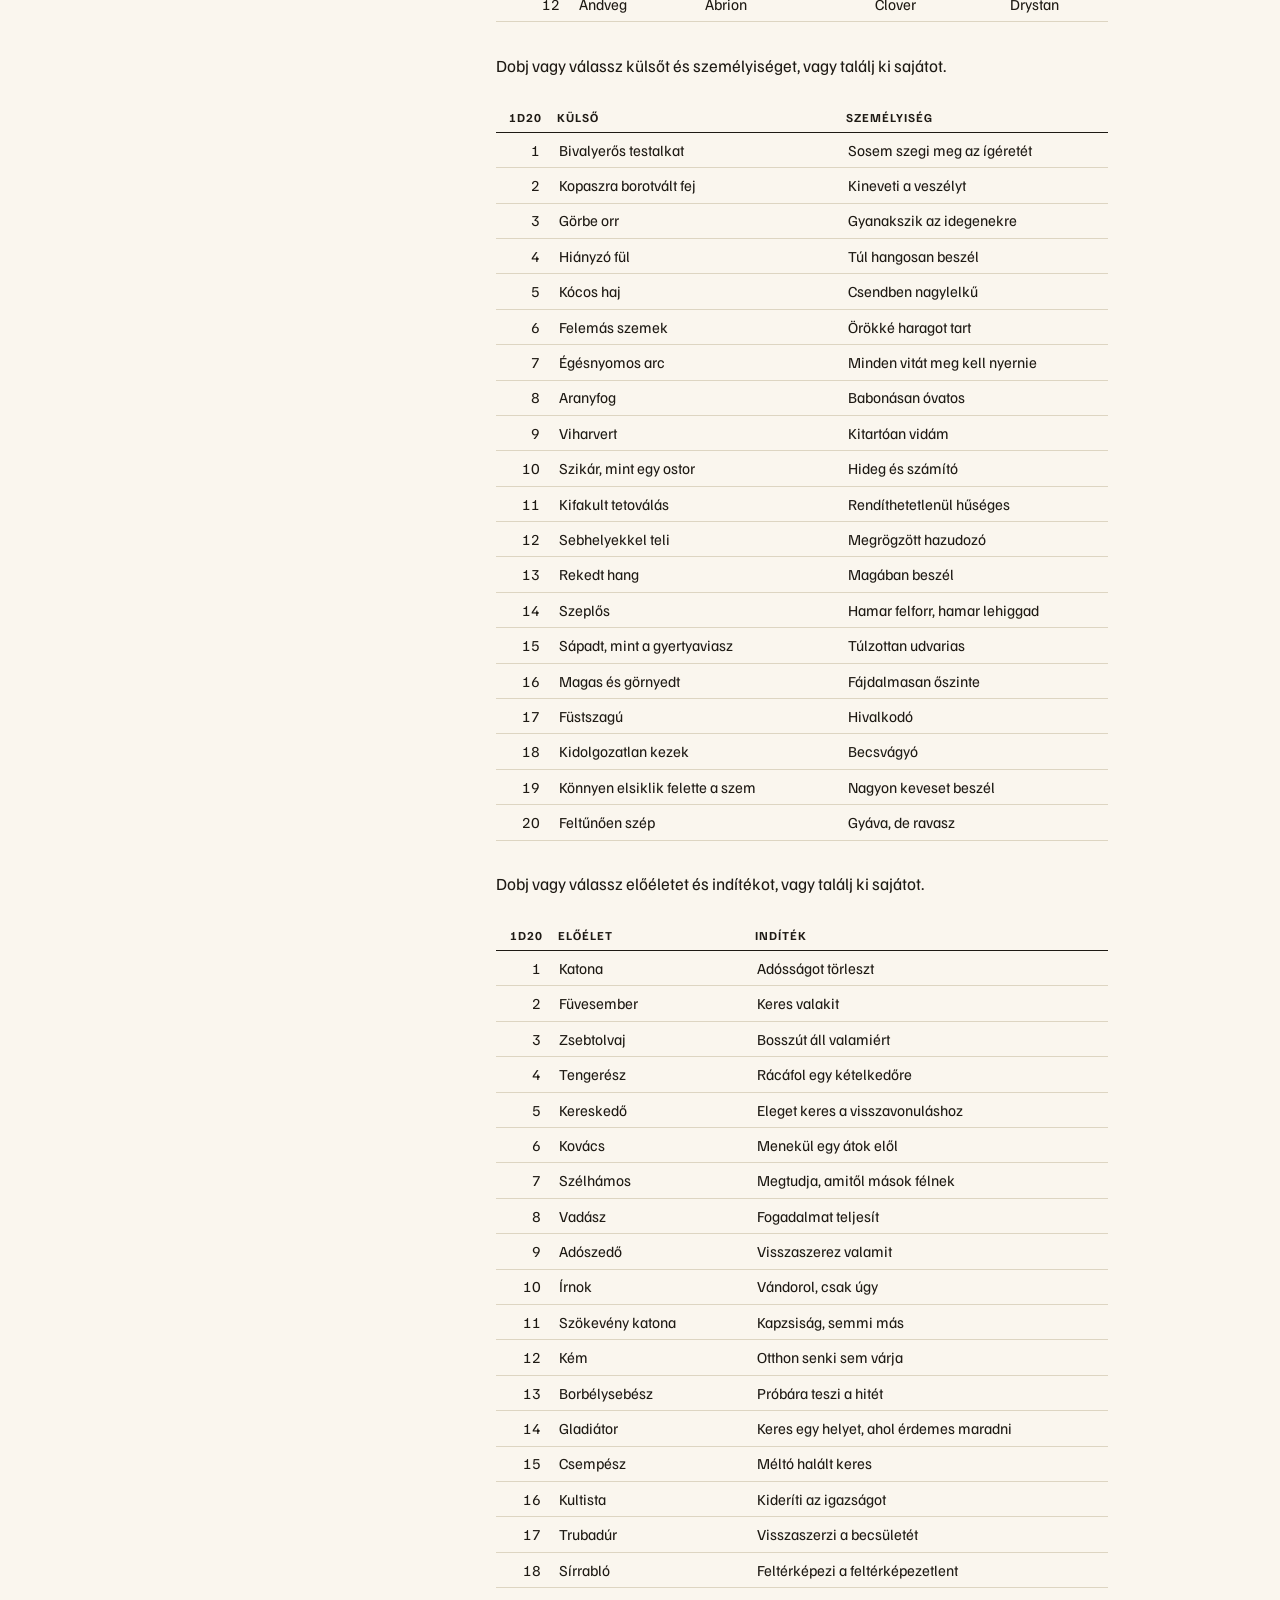
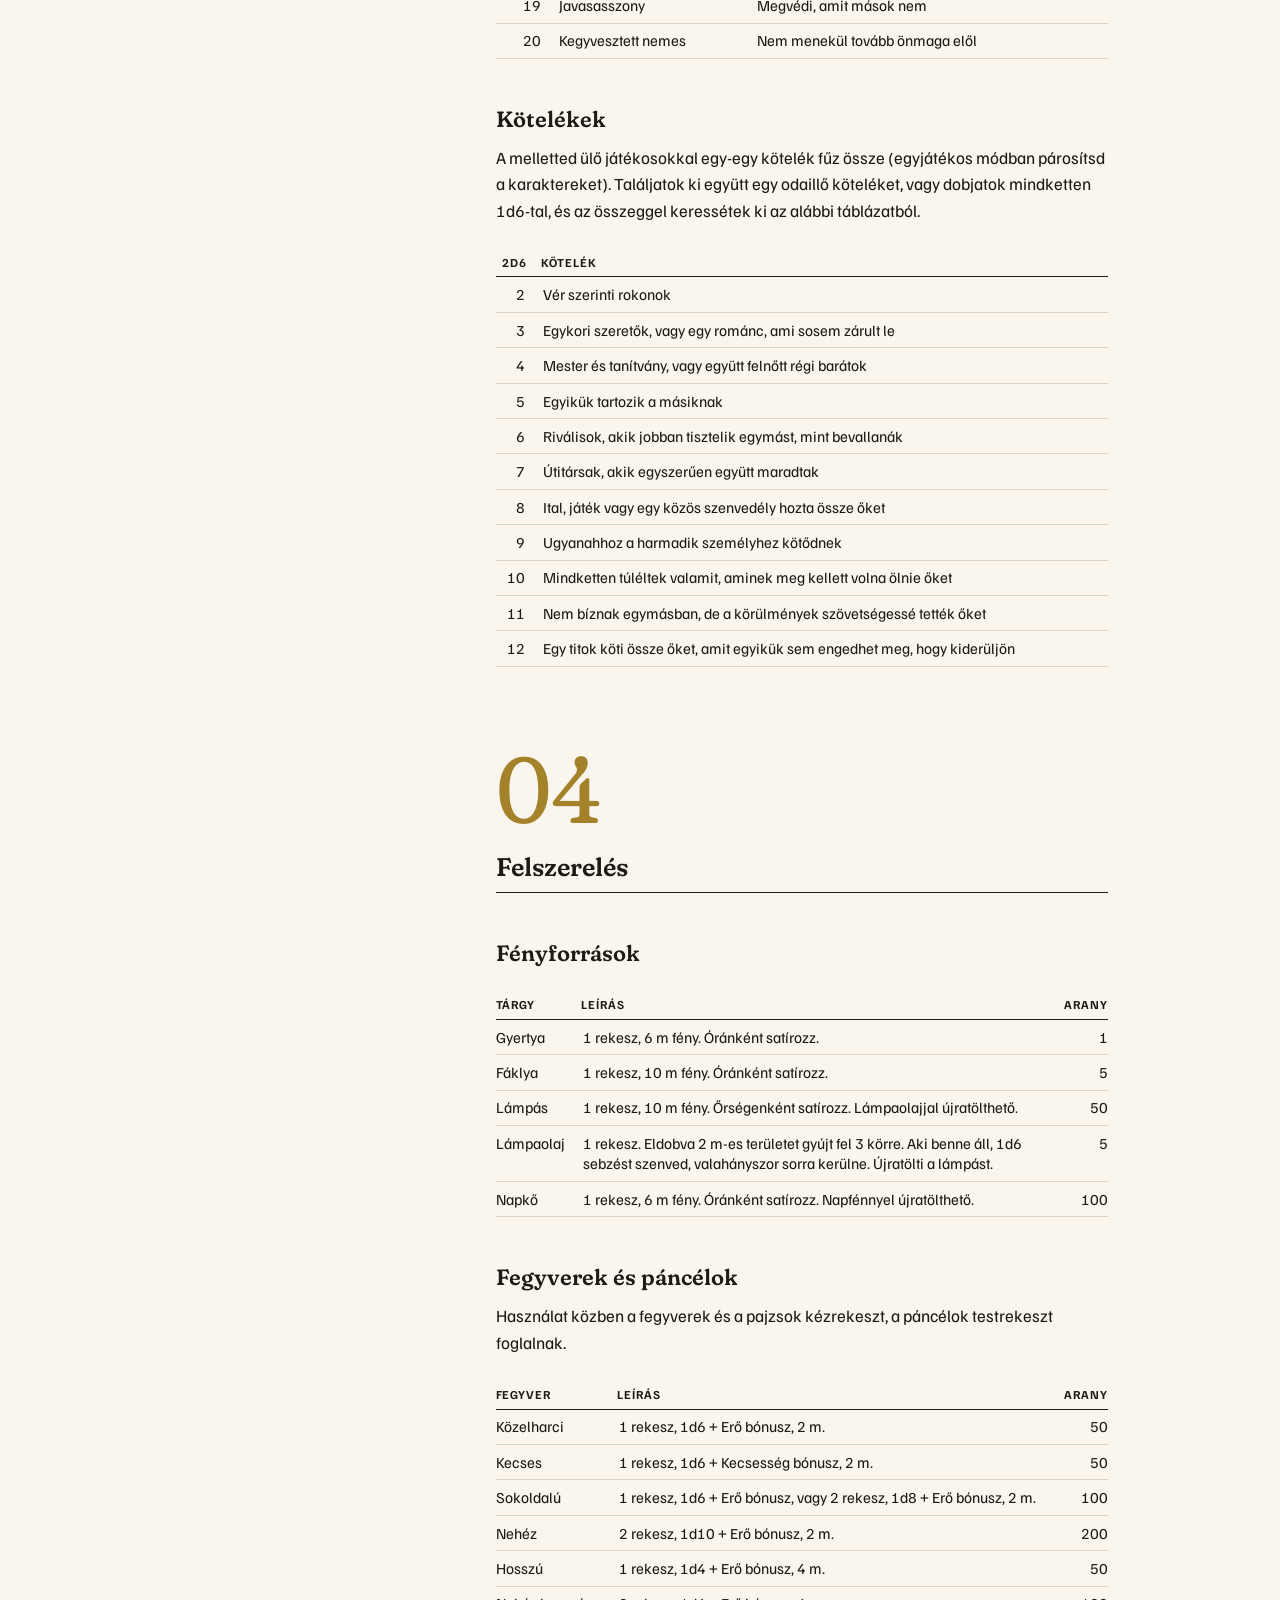
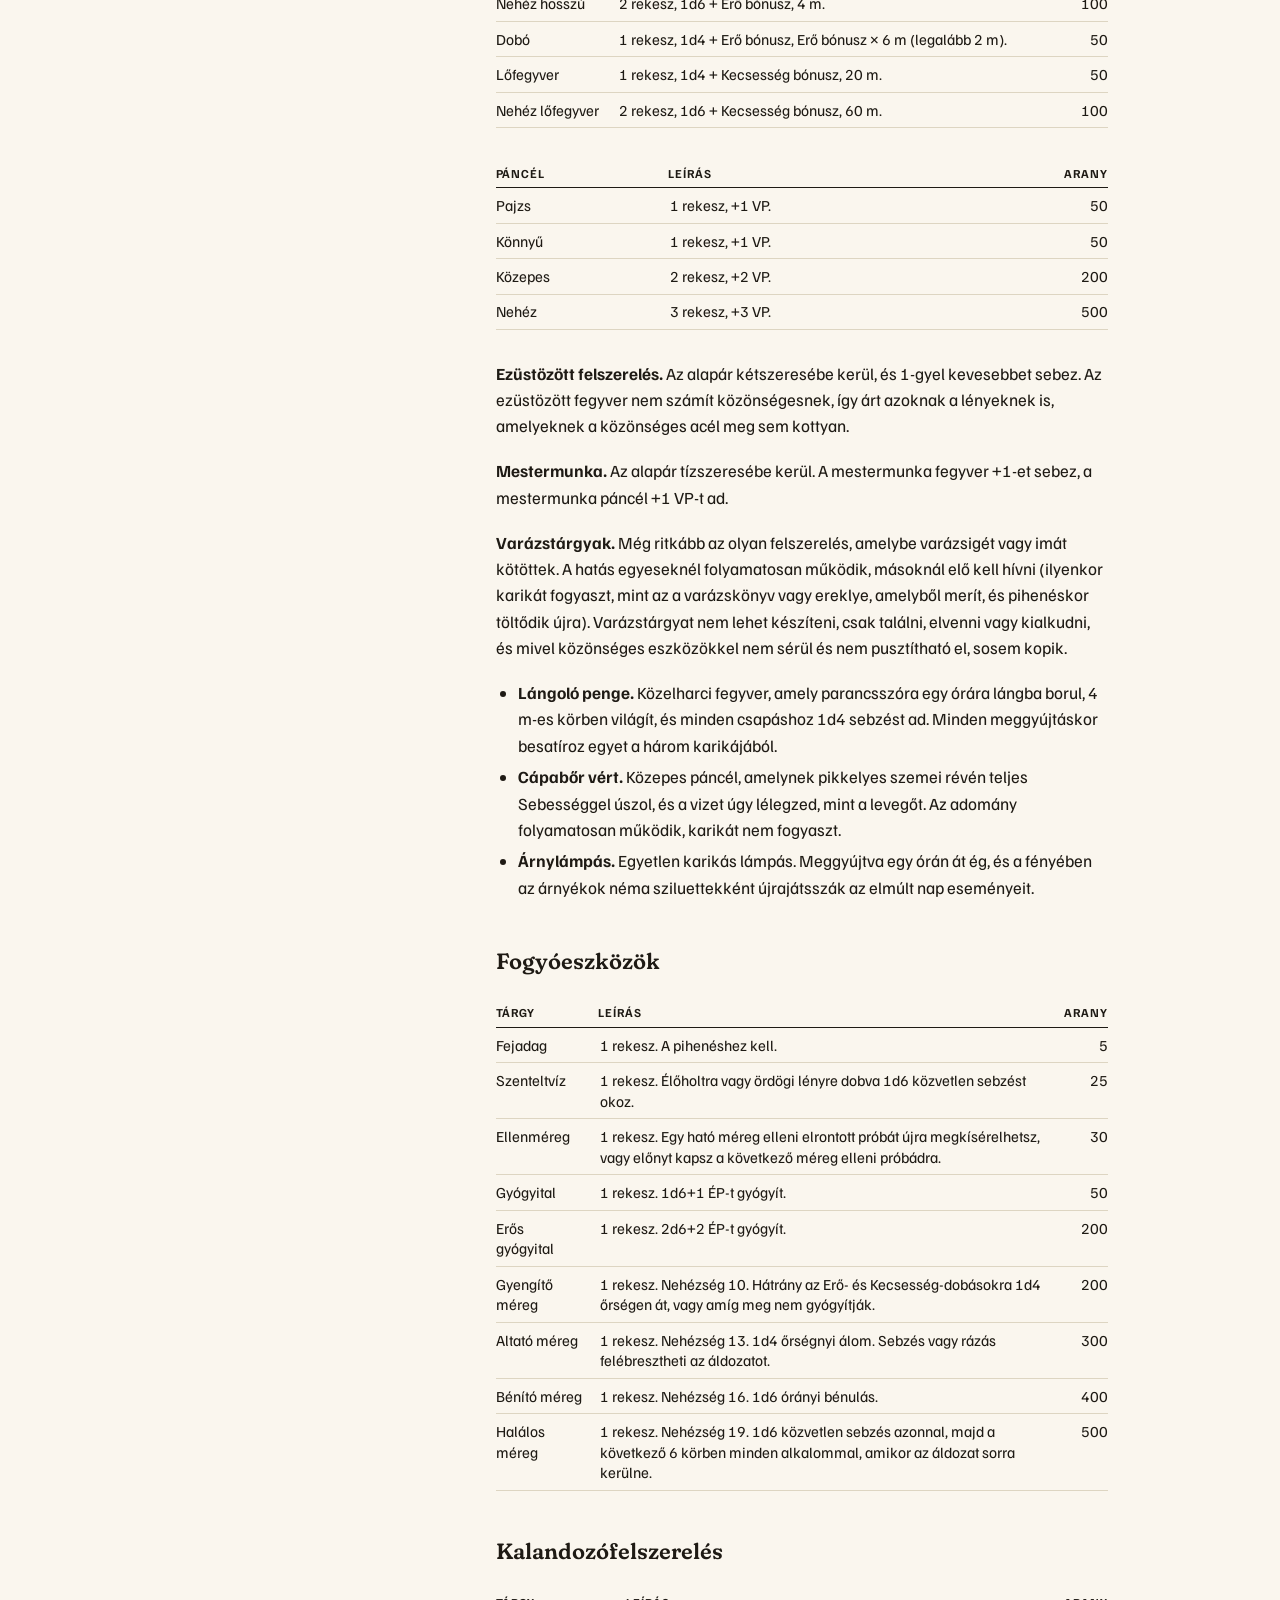
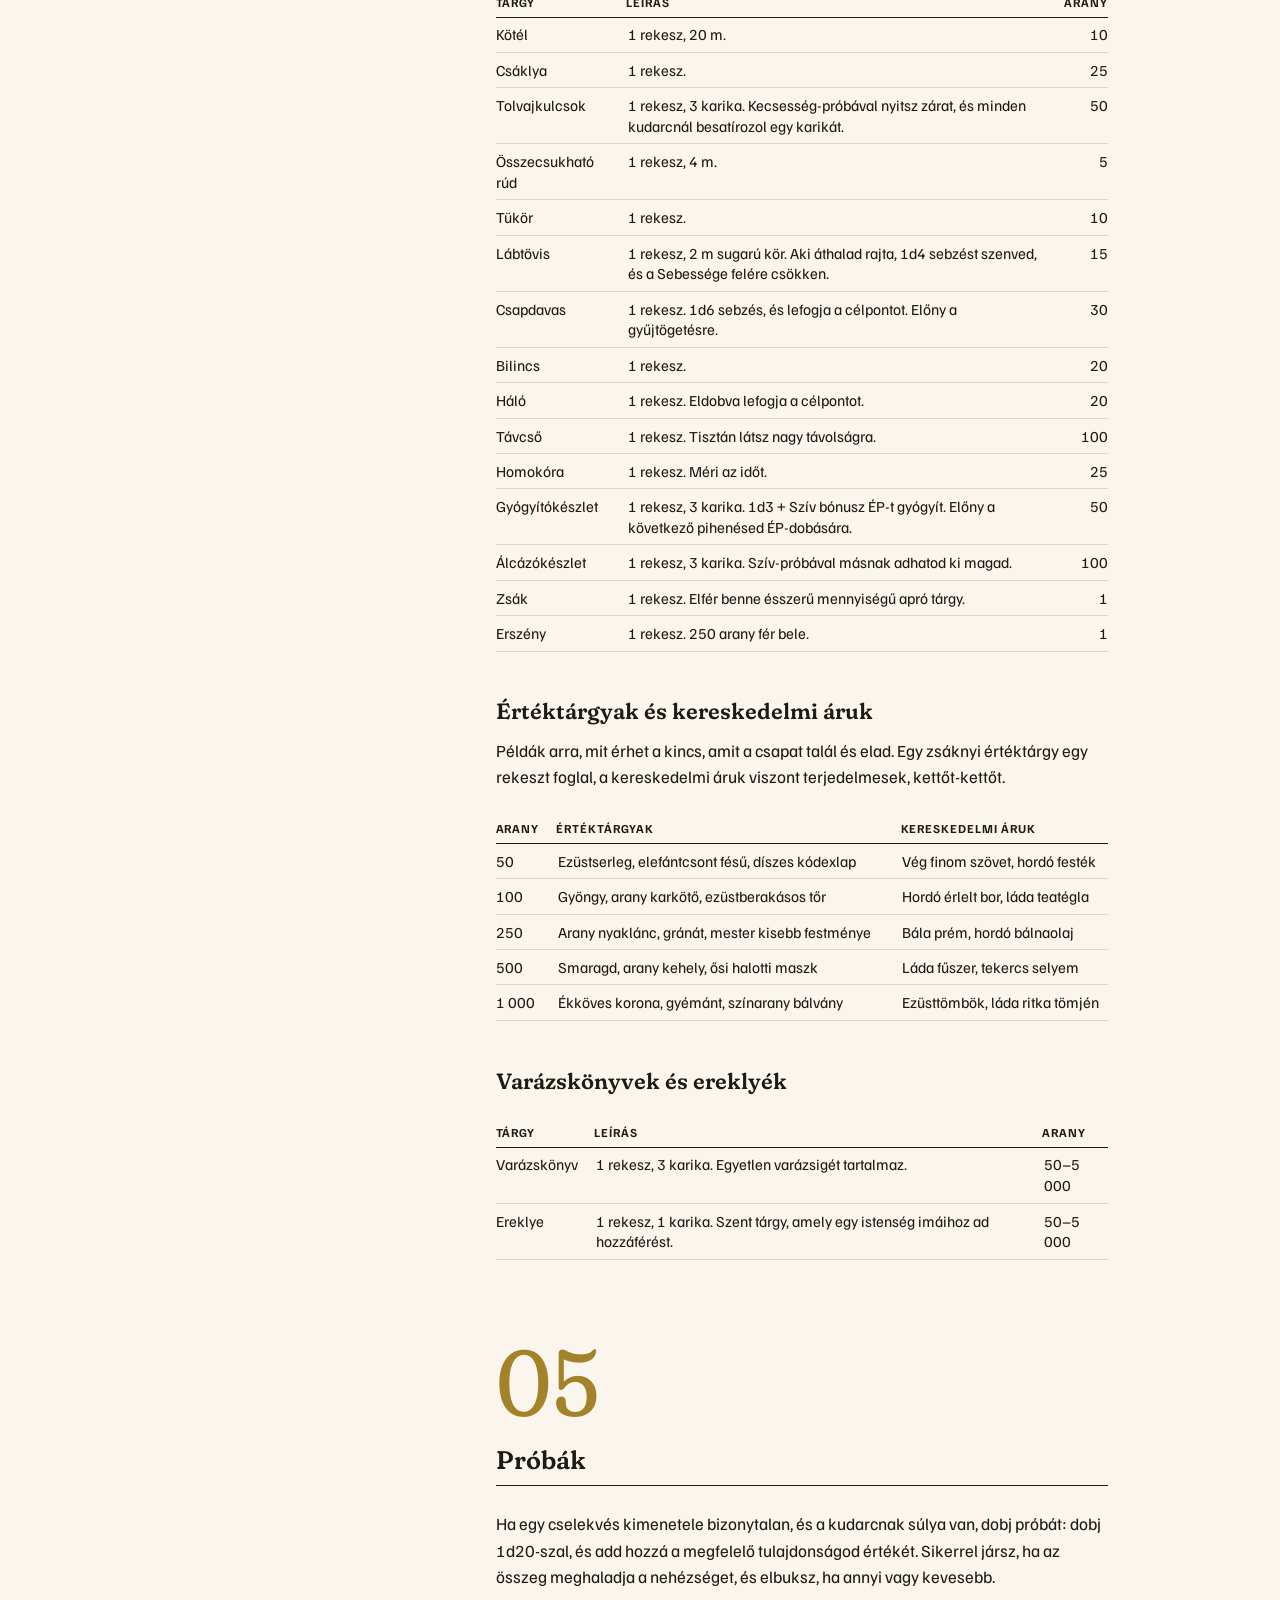
==== commit 755cc386: "Enhance UI and content" ====
--- a/hu/index.html
+++ b/hu/index.html
@@ -41,7 +41,7 @@
   <div class="cover-main">
     <div class="cover-text">
       <h1>Old Gold</h1>
-      <p class="deck">Az Old Gold egy asztali szerepjáték tele merész felfedezésekkel, leleményes problémamegoldásokkal és pörgős, taktikus csatákkal, amelyben olyan kalandozókat irányítasz, akik elég bátrak (vagy bolondok) ahhoz, hogy elfeledett romok és szörnyek járta rengetegek mélyére hatoljanak az ott várakozó régi arany reményében. Remélem, te is annyi örömöt lelsz majd benne, mint én.</p>
+      <p class="deck">Az Old Gold egy asztali szerepjáték tele merész felfedezésekkel, leleményes megoldásokkal és pörgős, taktikus csatákkal, amelyben olyan kalandozókat irányítasz, akik elég bátrak (vagy bolondok), hogy romok és szörnyek járta rengetegek mélyére merészkedjenek az ott várakozó régi aranyért. Remélem, te is annyi örömöt lelsz majd benne, mint én.</p>
       <p class="actions">
         <a class="primary" href="#rules">Szabálykönyv olvasása</a>
         <a href="https://discord.gg/WssHvFgUZ" target="_blank" rel="noopener">Discord</a>
@@ -2341,7 +2341,7 @@
   <div class="dialog-in">
     <div class="dialog-head">
       <span class="dialog-title">Tartalom</span>
-      <button type="button" data-close>Bezárás</button>
+      <button type="button" data-close aria-label="Bezárás"><svg viewBox="0 0 16 16" width="16" height="16" aria-hidden="true"><path d="M2 2l12 12M14 2L2 14" stroke="currentColor" stroke-width="1.75" stroke-linecap="round"/></svg></button>
     </div>
     <ol class="toc"><li class="ch"><a href="#introduction"><span class="n">1</span><span class="t">Bevezetés</span></a><ol><li><a href="#what-you-need"><span class="n">1.1</span><span class="t">Mire lesz szükséged</span></a></li><li><a href="#game-notations"><span class="n">1.2</span><span class="t">Jelölések</span></a></li><li><a href="#modes-of-play"><span class="n">1.3</span><span class="t">Játékmódok</span></a></li><li><a href="#rounding"><span class="n">1.4</span><span class="t">Kerekítés</span></a></li><li><a href="#credits"><span class="n">1.5</span><span class="t">Közreműködők</span></a></li></ol></li><li class="ch"><a href="#time"><span class="n">2</span><span class="t">Idő</span></a></li><li class="ch"><a href="#character-creation"><span class="n">3</span><span class="t">Karakteralkotás</span></a><ol><li><a href="#ancestry"><span class="n">3.1</span><span class="t">Nép</span></a></li><li><a href="#languages"><span class="n">3.2</span><span class="t">Nyelvek</span></a></li><li><a href="#attributes"><span class="n">3.3</span><span class="t">Tulajdonságok</span></a></li><li><a href="#inspiration"><span class="n">3.4</span><span class="t">Ihlet</span></a></li><li><a href="#health-points"><span class="n">3.5</span><span class="t">Életerő pontok</span></a></li><li><a href="#defense-points"><span class="n">3.6</span><span class="t">Védelmi pontok</span></a></li><li><a href="#inventory"><span class="n">3.7</span><span class="t">Felszerelés</span></a></li><li><a href="#coinage"><span class="n">3.8</span><span class="t">Pénz</span></a></li><li><a href="#starting-equipment"><span class="n">3.9</span><span class="t">Kezdő felszerelés</span></a></li><li><a href="#advancement"><span class="n">3.10</span><span class="t">Fejlődés</span></a></li><li><a href="#finishing-touches"><span class="n">3.11</span><span class="t">Utolsó simítások</span></a></li><li><a href="#bonds"><span class="n">3.12</span><span class="t">Kötelékek</span></a></li></ol></li><li class="ch"><a href="#equipment"><span class="n">4</span><span class="t">Felszerelés</span></a><ol><li><a href="#light-sources"><span class="n">4.1</span><span class="t">Fényforrások</span></a></li><li><a href="#weapons-armor"><span class="n">4.2</span><span class="t">Fegyverek és páncélok</span></a></li><li><a href="#consumables"><span class="n">4.3</span><span class="t">Fogyóeszközök</span></a></li><li><a href="#adventuring-gear"><span class="n">4.4</span><span class="t">Kalandozófelszerelés</span></a></li><li><a href="#valuables-trade-goods"><span class="n">4.5</span><span class="t">Értéktárgyak és kereskedelmi áruk</span></a></li><li><a href="#spellbooks-relics"><span class="n">4.6</span><span class="t">Varázskönyvek és ereklyék</span></a></li></ol></li><li class="ch"><a href="#challenges"><span class="n">5</span><span class="t">Próbák</span></a></li><li class="ch"><a href="#actions"><span class="n">6</span><span class="t">Cselekvések</span></a><ol><li><a href="#initiative"><span class="n">6.1</span><span class="t">Kezdeményezés</span></a></li><li><a href="#movement"><span class="n">6.2</span><span class="t">Mozgás</span></a></li><li><a href="#main-actions"><span class="n">6.3</span><span class="t">Fő cselekvések</span></a></li><li><a href="#free-actions"><span class="n">6.4</span><span class="t">Ingyenes cselekvések</span></a></li></ol></li><li class="ch"><a href="#combat"><span class="n">7</span><span class="t">Csata</span></a><ol><li><a href="#conditions"><span class="n">7.1</span><span class="t">Állapotok</span></a></li><li><a href="#morale"><span class="n">7.2</span><span class="t">Morál</span></a></li></ol></li><li class="ch"><a href="#magic"><span class="n">8</span><span class="t">Mágia</span></a><ol><li><a href="#casting"><span class="n">8.1</span><span class="t">Varázslás</span></a></li><li><a href="#example-spellbooks"><span class="n">8.2</span><span class="t">Példa varázskönyvek</span></a></li><li><a href="#example-relics"><span class="n">8.3</span><span class="t">Példa ereklyék</span></a></li><li><a href="#deities"><span class="n">8.4</span><span class="t">Istenségek</span></a></li></ol></li><li class="ch"><a href="#hazards-weather-effects"><span class="n">9</span><span class="t">Veszélyek és időjárás</span></a></li><li class="ch"><a href="#overland-travel"><span class="n">10</span><span class="t">Utazás</span></a></li><li class="ch"><a href="#dungeon-delving"><span class="n">11</span><span class="t">Kazamaták</span></a></li><li class="ch"><a href="#random-encounters"><span class="n">12</span><span class="t">Véletlen találkozások</span></a></li><li class="ch"><a href="#treasure"><span class="n">13</span><span class="t">Kincs</span></a></li><li class="ch"><a href="#recruiting"><span class="n">14</span><span class="t">Toborzás</span></a><ol><li><a href="#hirelings"><span class="n">14.1</span><span class="t">Bérencek</span></a></li><li><a href="#mercenaries"><span class="n">14.2</span><span class="t">Zsoldosok</span></a></li><li><a href="#availability"><span class="n">14.3</span><span class="t">Elérhetőség</span></a></li><li><a href="#companions"><span class="n">14.4</span><span class="t">Társak</span></a></li></ol></li><li class="ch"><a href="#warfare"><span class="n">15</span><span class="t">Hadviselés</span></a></li><li class="ch"><a href="#construction"><span class="n">16</span><span class="t">Építkezés</span></a></li><li class="ch"><a href="#cost-of-living"><span class="n">17</span><span class="t">Megélhetés</span></a></li><li class="ch"><a href="#oracles"><span class="n">18</span><span class="t">Orákulumok</span></a><ol><li><a href="#yesno-oracle"><span class="n">18.1</span><span class="t">Igen/nem orákulum</span></a></li><li><a href="#solo-d6-oracle"><span class="n">18.2</span><span class="t">Egyjátékos d6 orákulum</span></a></li><li><a href="#action-theme"><span class="n">18.3</span><span class="t">Cselekvés és téma</span></a></li><li><a href="#adventure-seeds"><span class="n">18.4</span><span class="t">Kalandmagok</span></a></li><li><a href="#settlement-names"><span class="n">18.5</span><span class="t">Településnevek</span></a></li><li><a href="#dungeon-names"><span class="n">18.6</span><span class="t">Kazamatanevek</span></a></li></ol></li><li class="ch"><a href="#bestiary"><span class="n">19</span><span class="t">Bestiárium</span></a></li></ol>
   </div>
--- a/assets/css/styles.css
+++ b/assets/css/styles.css
@@ -110,6 +110,8 @@
   object-fit: contain;
 }
 @media (prefers-reduced-motion: reduce) {
+  .pill { transition: none; }
+  dialog[open] { animation: none; }
   .cover-art picture { transform: none; transition: none; }
 }
 /* A grid row sized by its own content cannot shrink the art inside it, so the
@@ -135,11 +137,13 @@
   font-family: var(--display); font-variation-settings: var(--soft);
   font-weight: 600; font-size: 1rem;
 }
+dialog .toc a { padding: .5rem 0; font-size: .95rem; }
+dialog .toc li.ch > a { margin-top: .9rem; font-size: 1.1rem; }
 .index .toc a:hover, dialog .toc a:hover { color: var(--ink); }
 /* the chapter rule above is more specific, so the current entry needs to match it */
-.index .toc a.current,
-.index .toc li.ch > a.current,
-.index .toc a.current .n { color: var(--gold); }
+.index .toc a.current, dialog .toc a.current,
+.index .toc li.ch > a.current, dialog .toc li.ch > a.current,
+.index .toc a.current .n, dialog .toc a.current .n { color: var(--gold); }
 
 /* ===========================================================
    RULES
@@ -241,21 +245,50 @@
 .colophon p:last-child { margin-bottom: 0; }
 @media (min-width: 1100px) { .colophon { grid-column: 2; padding-bottom: 2.5rem; } }
 
+/* only in the rules: over the cover there is nothing to open yet */
 .pill {
-  position: fixed; right: 1.25rem; bottom: 1.25rem; z-index: 5;
+  position: fixed; right: 1.25rem; bottom: max(1.25rem, env(safe-area-inset-bottom)); z-index: 5;
   background: var(--ink); color: var(--paper);
   border: 0; border-radius: 999px;
   padding: .7rem 1.1rem .6rem;
   font-size: 1rem; font-weight: 600;
   cursor: pointer;
-}
+  box-shadow: 0 2px 12px rgba(0, 0, 0, .25);
+  opacity: 0; transform: translateY(.75rem); pointer-events: none;
+  transition: opacity .25s, transform .25s, background .15s;
+}
+.pill.on { opacity: 1; transform: none; pointer-events: auto; }
 .pill:hover { background: var(--gold); }
-dialog { border: 1px solid var(--ink); padding: 0; width: min(46rem, calc(100% - 2rem)); max-height: 85vh; background: var(--paper); color: var(--ink); }
+
+/* a sheet from the bottom edge, rising from where the pill sits */
+dialog {
+  position: fixed; inset: auto 0 0; margin: 0 auto;
+  width: 100%; max-width: 46rem; max-height: 85dvh;
+  padding: 0; border: 0; border-radius: 1.25rem 1.25rem 0 0;
+  background: var(--paper); color: var(--ink);
+  box-shadow: 0 -8px 40px rgba(0, 0, 0, .3);
+  overscroll-behavior: contain;
+  scrollbar-width: none;
+}
+dialog::-webkit-scrollbar { display: none; }
 dialog::backdrop { background: rgba(0, 0, 0, .45); }
-.dialog-in { padding: 1.5rem 1.75rem 1.75rem; }
-.dialog-head { display: flex; justify-content: space-between; align-items: baseline; margin-bottom: 1.25rem; }
-.dialog-title { font-size: 1.2rem; font-weight: 600; color: var(--gold); }
-.dialog-head button { background: none; border: 0; padding: 0; font: inherit; font-size: .8rem; letter-spacing: .08em; text-transform: uppercase; color: var(--ink-2); cursor: pointer; }
+dialog[open] { animation: sheet-up .3s cubic-bezier(.2, .8, .2, 1); }
+@keyframes sheet-up { from { transform: translateY(2rem); opacity: 0; } }
+body:has(dialog[open]) { overflow: hidden; }
+.dialog-in { padding: 0 1.5rem calc(1.5rem + env(safe-area-inset-bottom)); }
+.dialog-head {
+  display: flex; justify-content: space-between; align-items: center;
+  position: sticky; top: 0; z-index: 1;
+  margin: 0 -1.5rem .5rem; padding: 1.25rem 1.5rem .75rem;
+  background: var(--paper); border-bottom: 1px solid var(--rule);
+}
+.dialog-title { font-size: 1.3rem; font-weight: 600; color: var(--gold); }
+.dialog-head button {
+  display: grid; place-items: center; width: 2.5rem; height: 2.5rem; margin-right: -.6rem;
+  background: none; border: 0; border-radius: 50%; padding: 0;
+  color: var(--ink-2); cursor: pointer;
+}
+.dialog-head button:hover { color: var(--ink); background: color-mix(in srgb, var(--ink) 8%, transparent); }
 
 /* ===========================================================
    404 AND THE REDIRECT
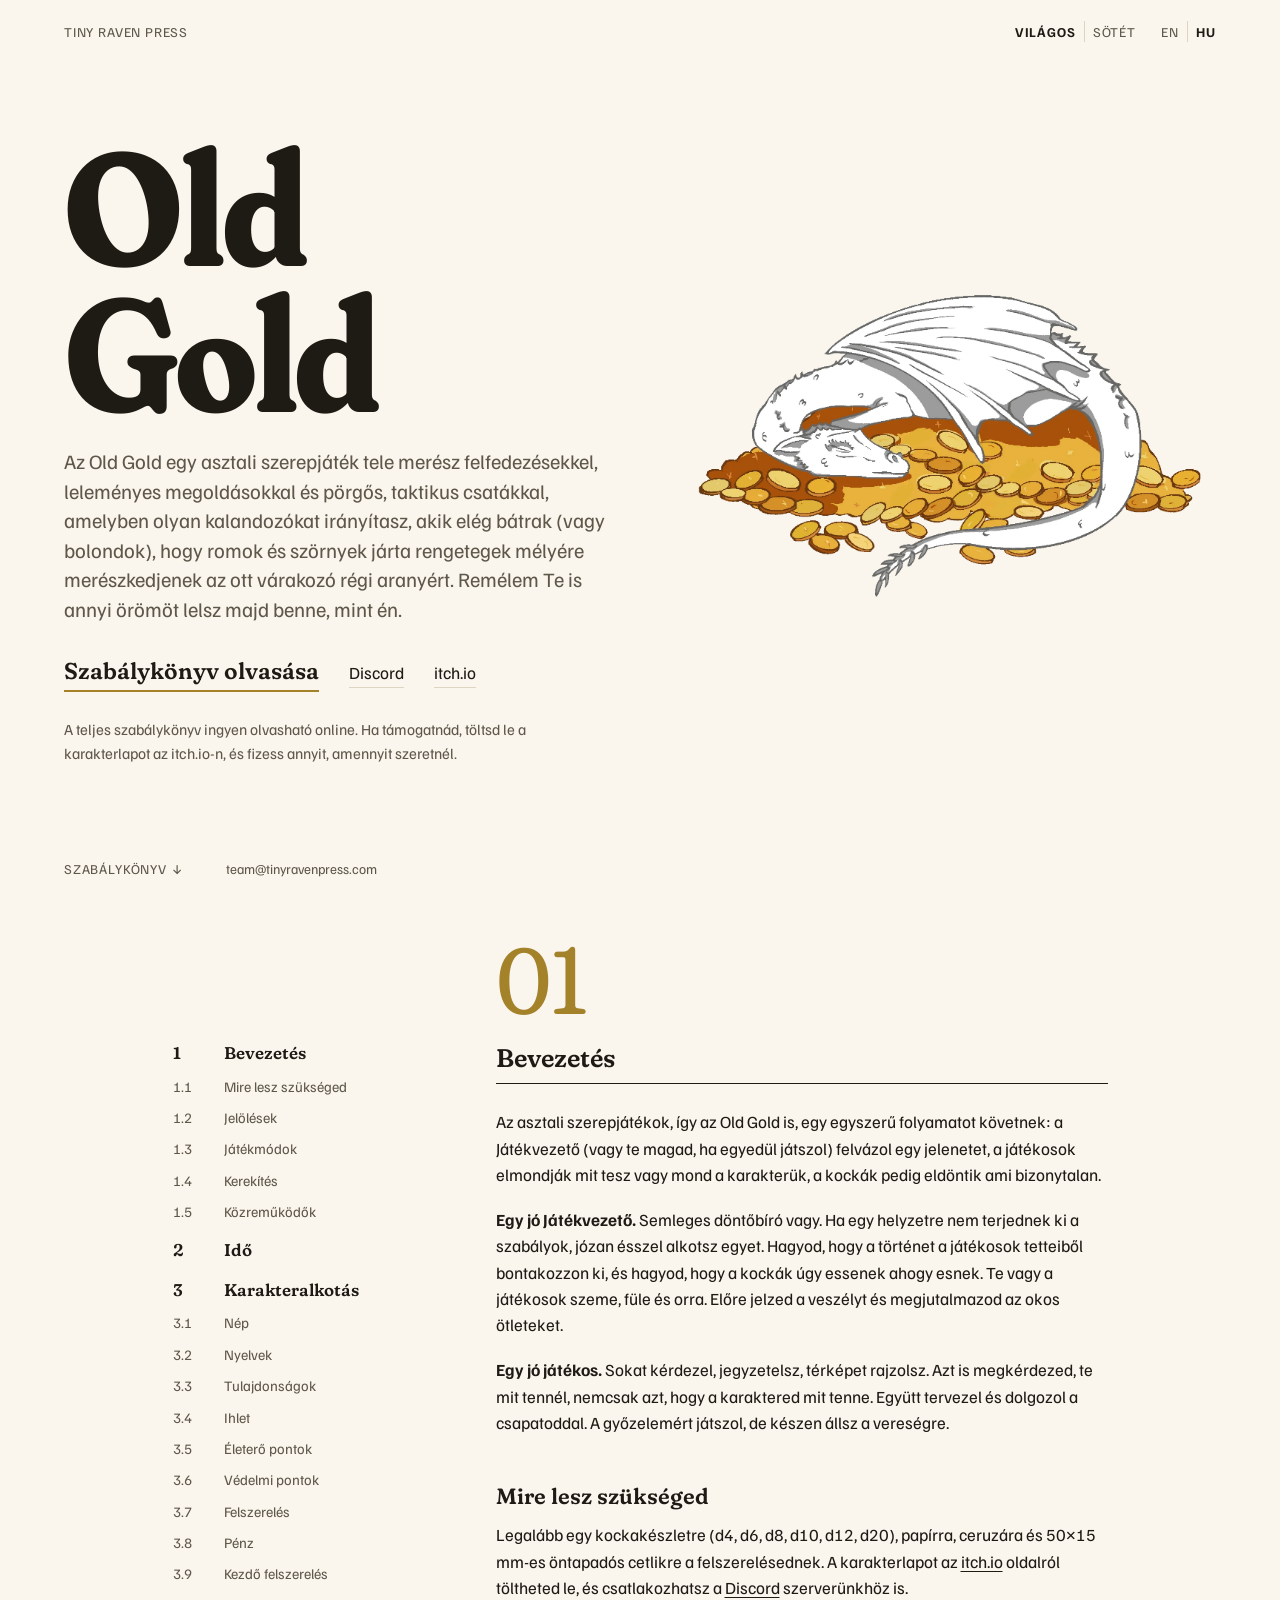
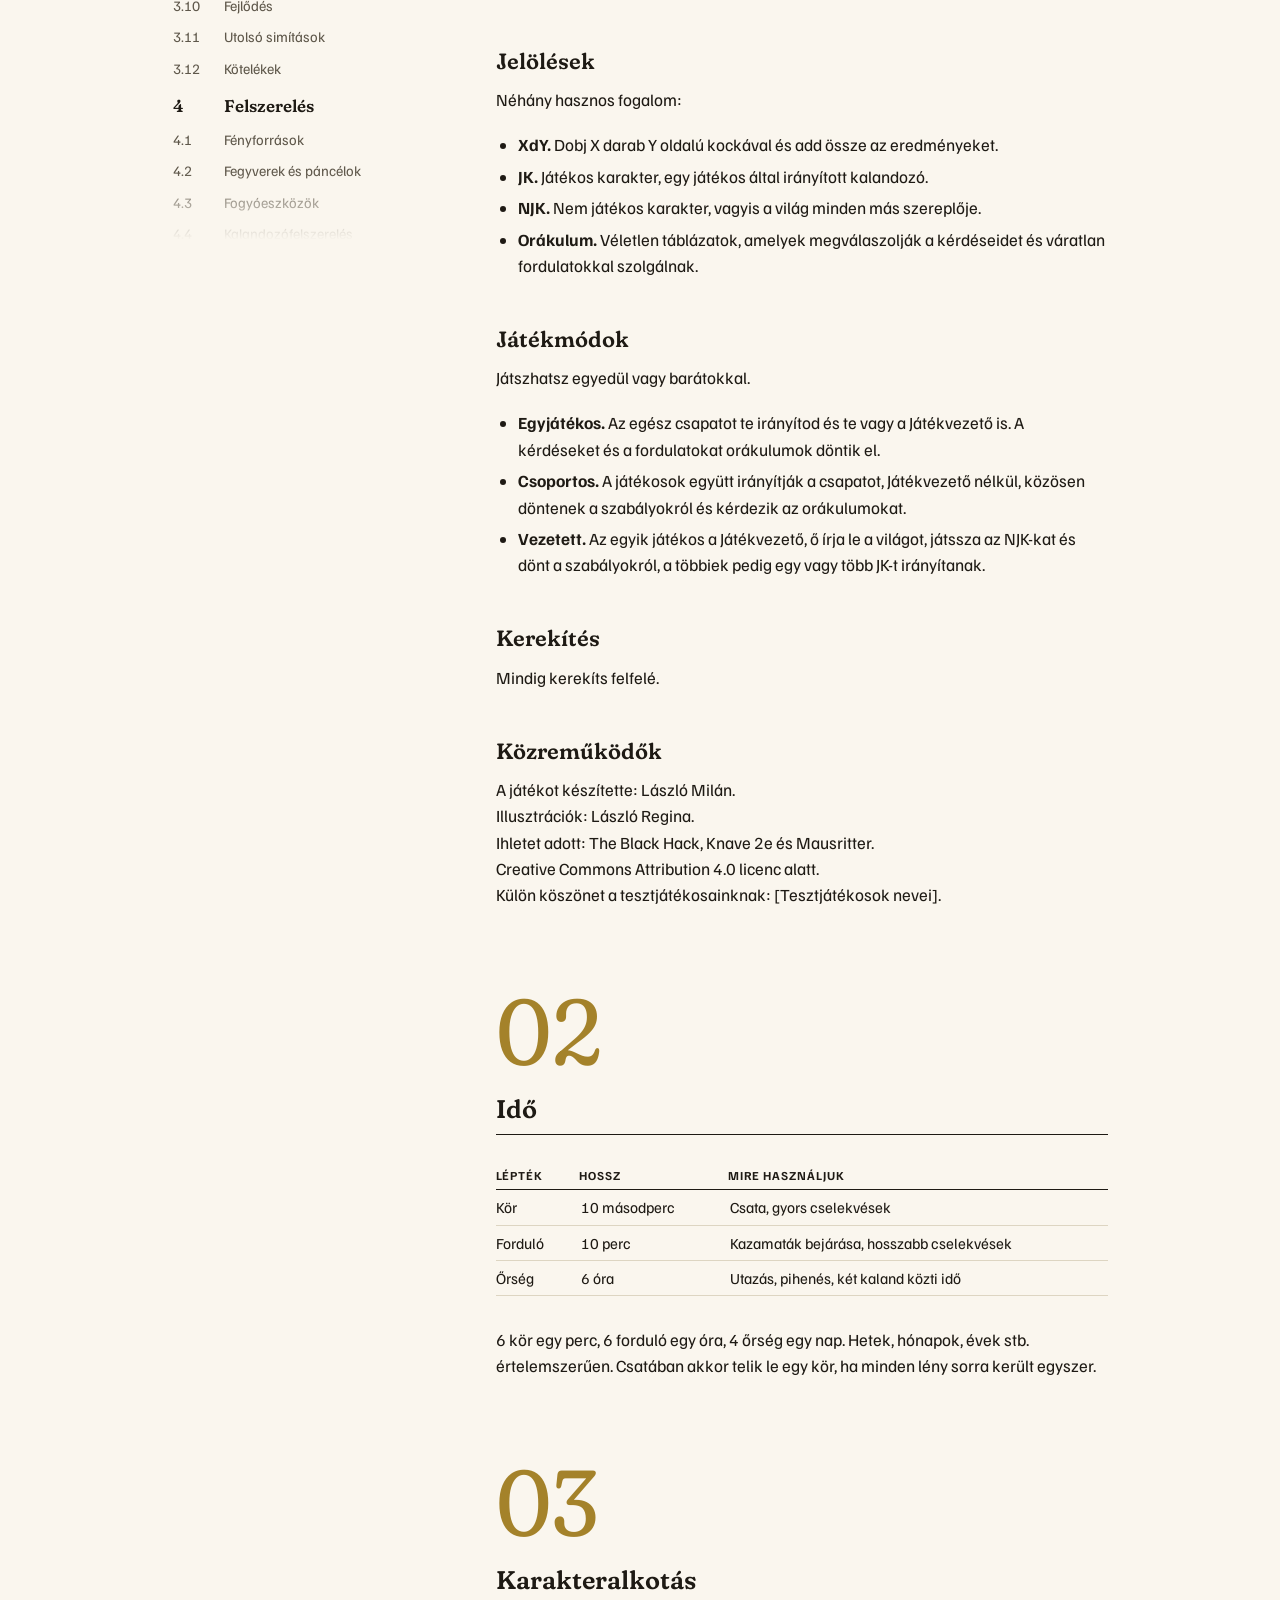
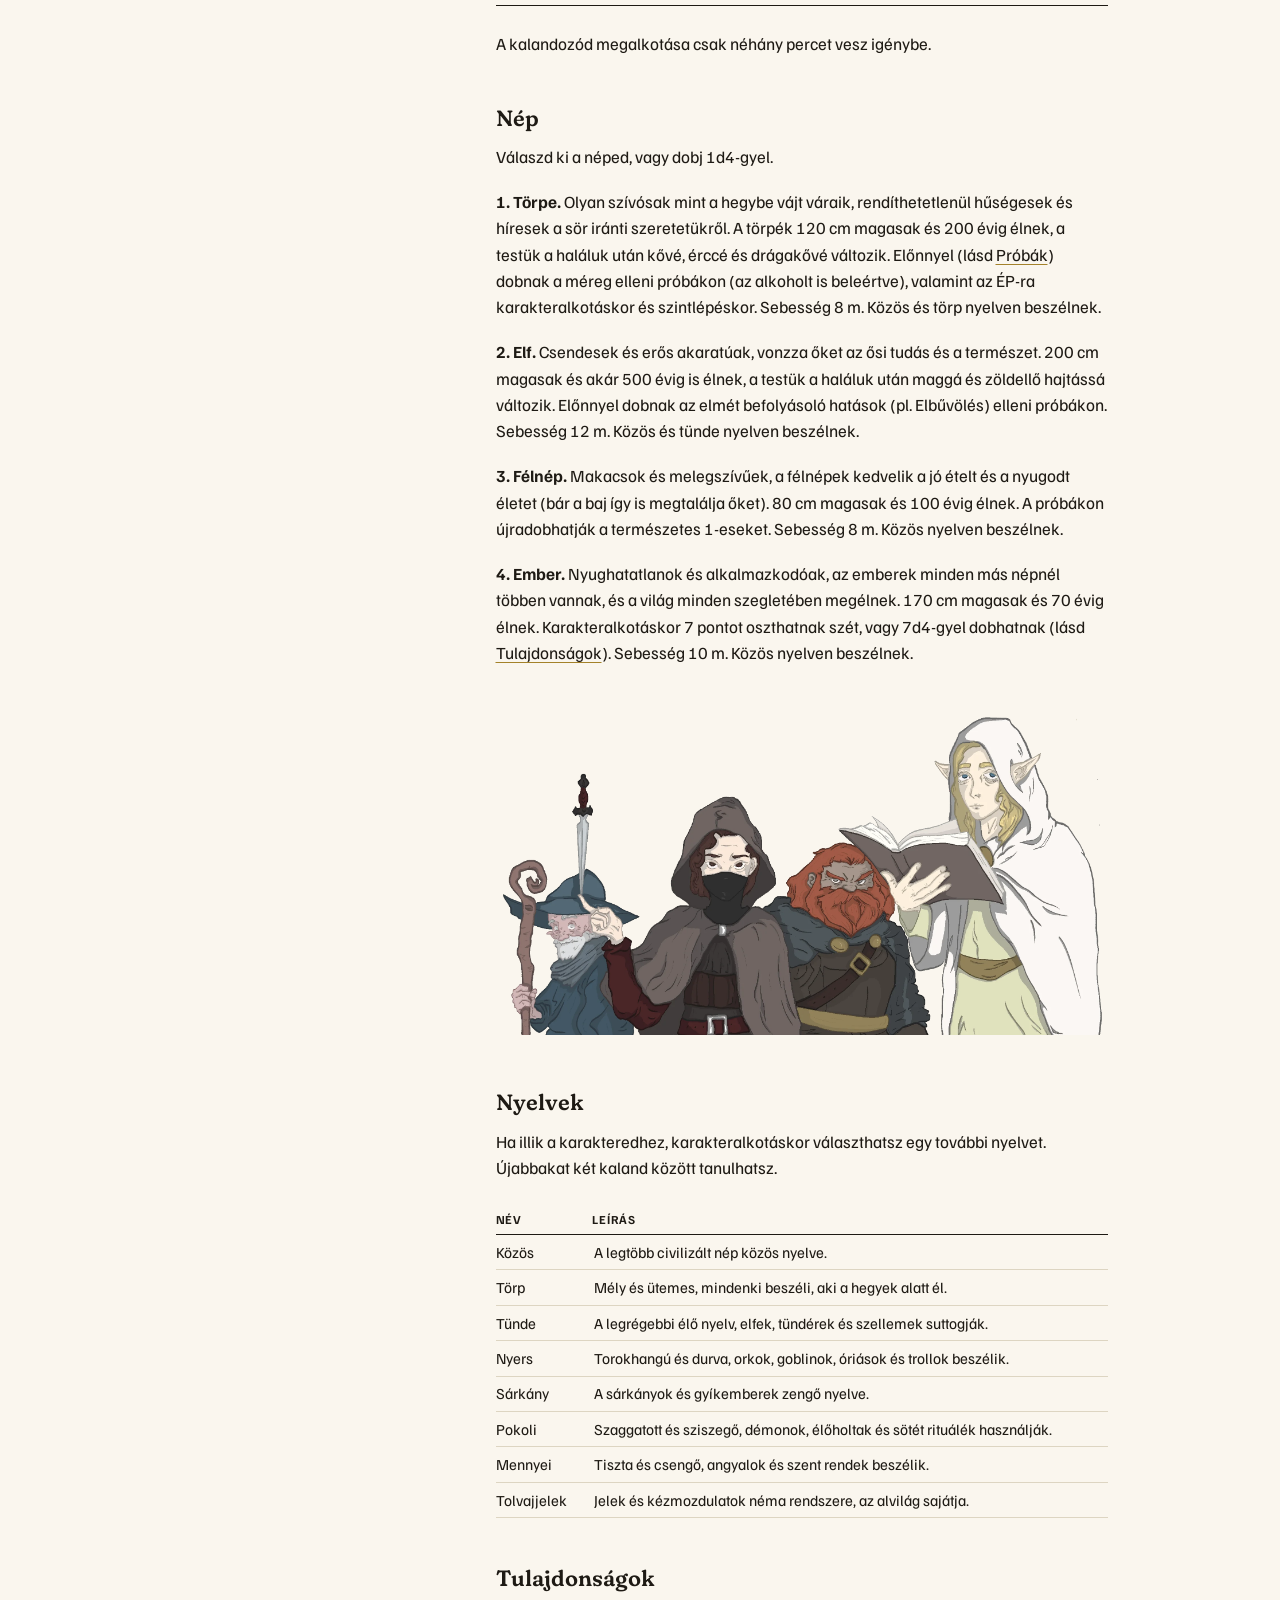
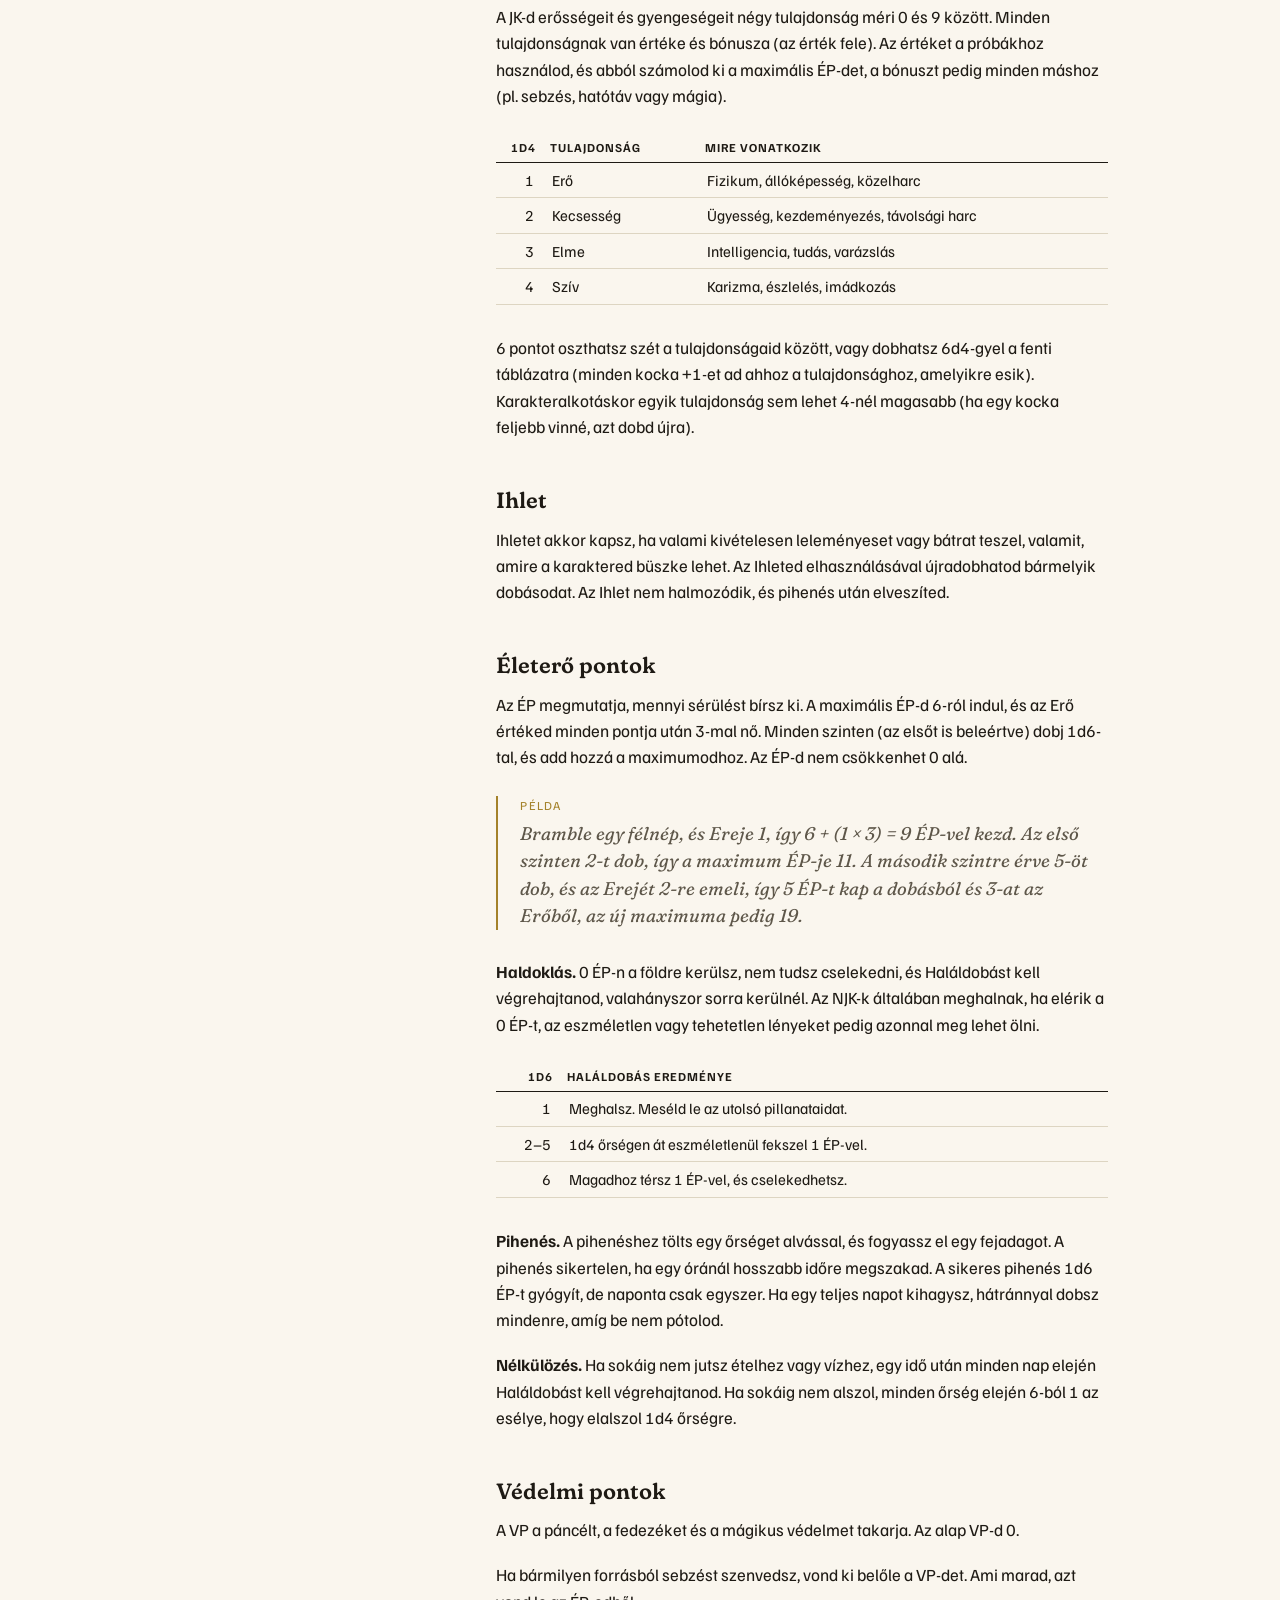
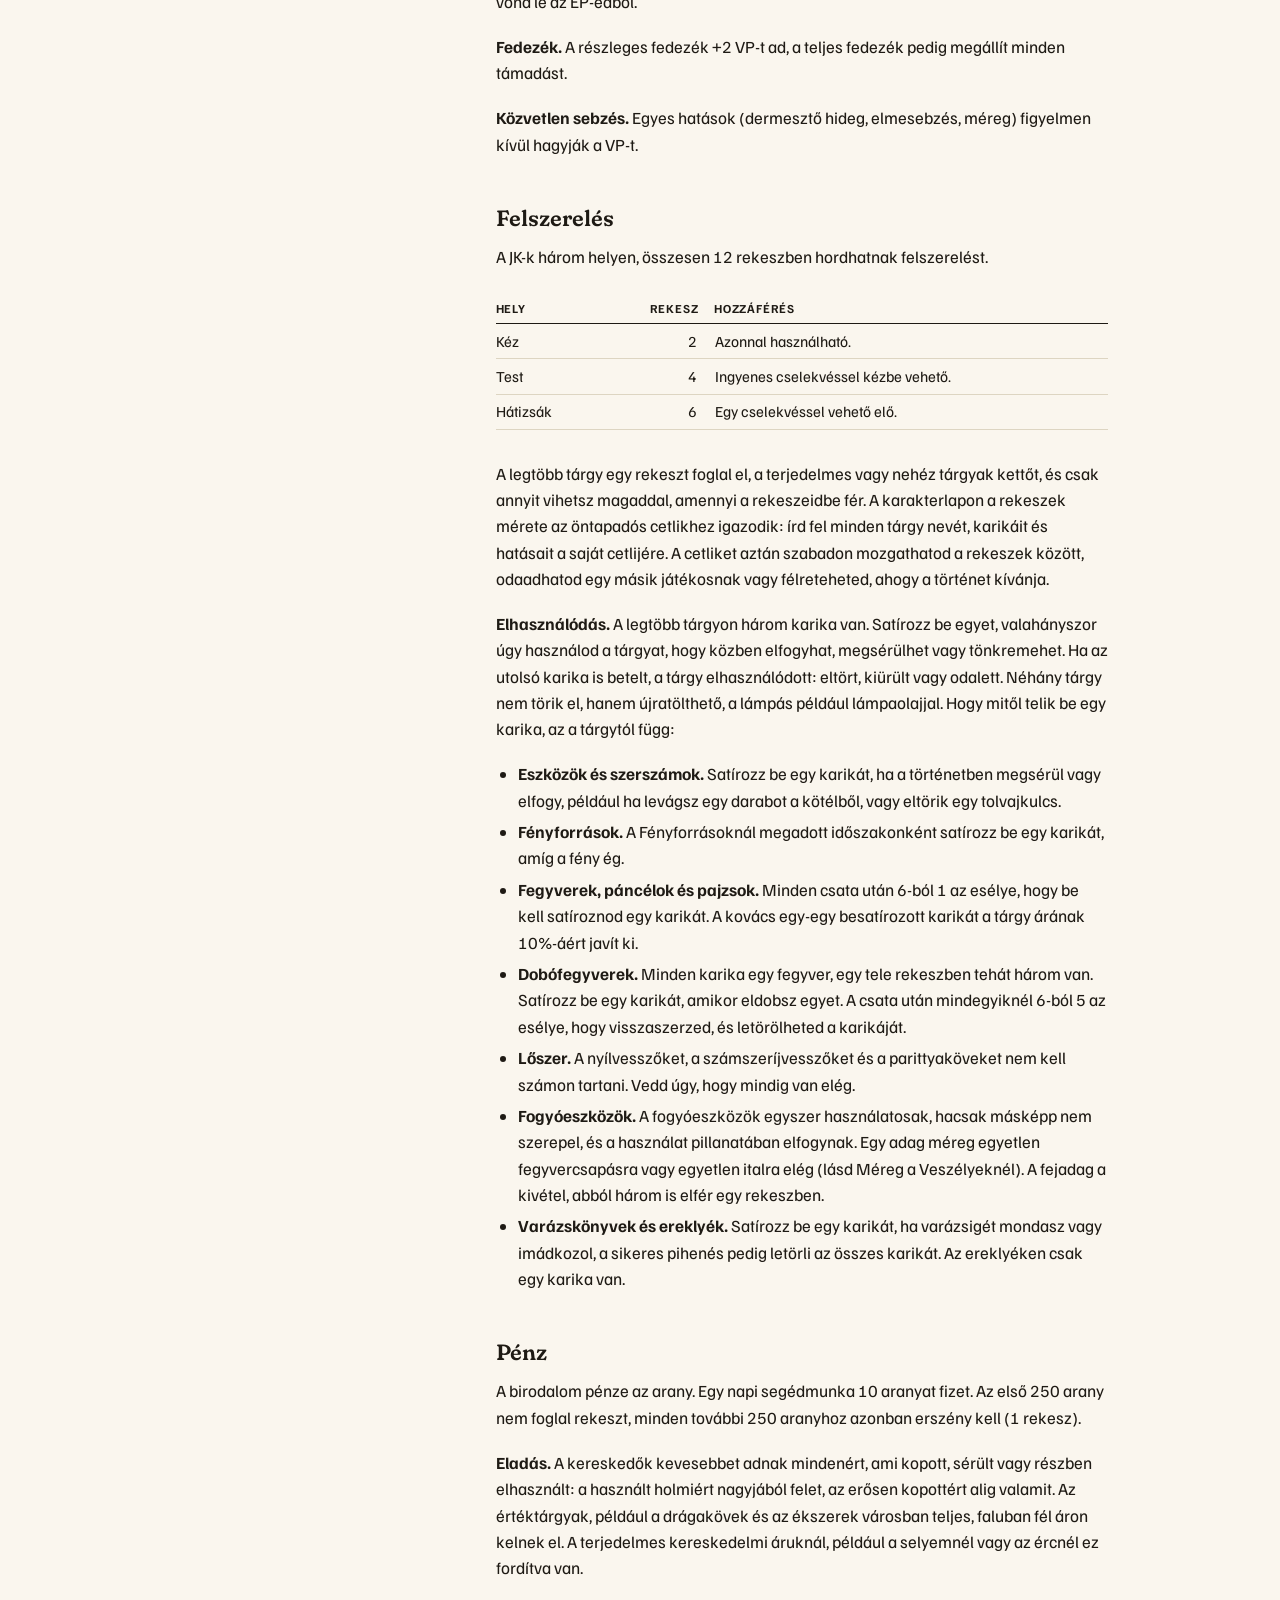
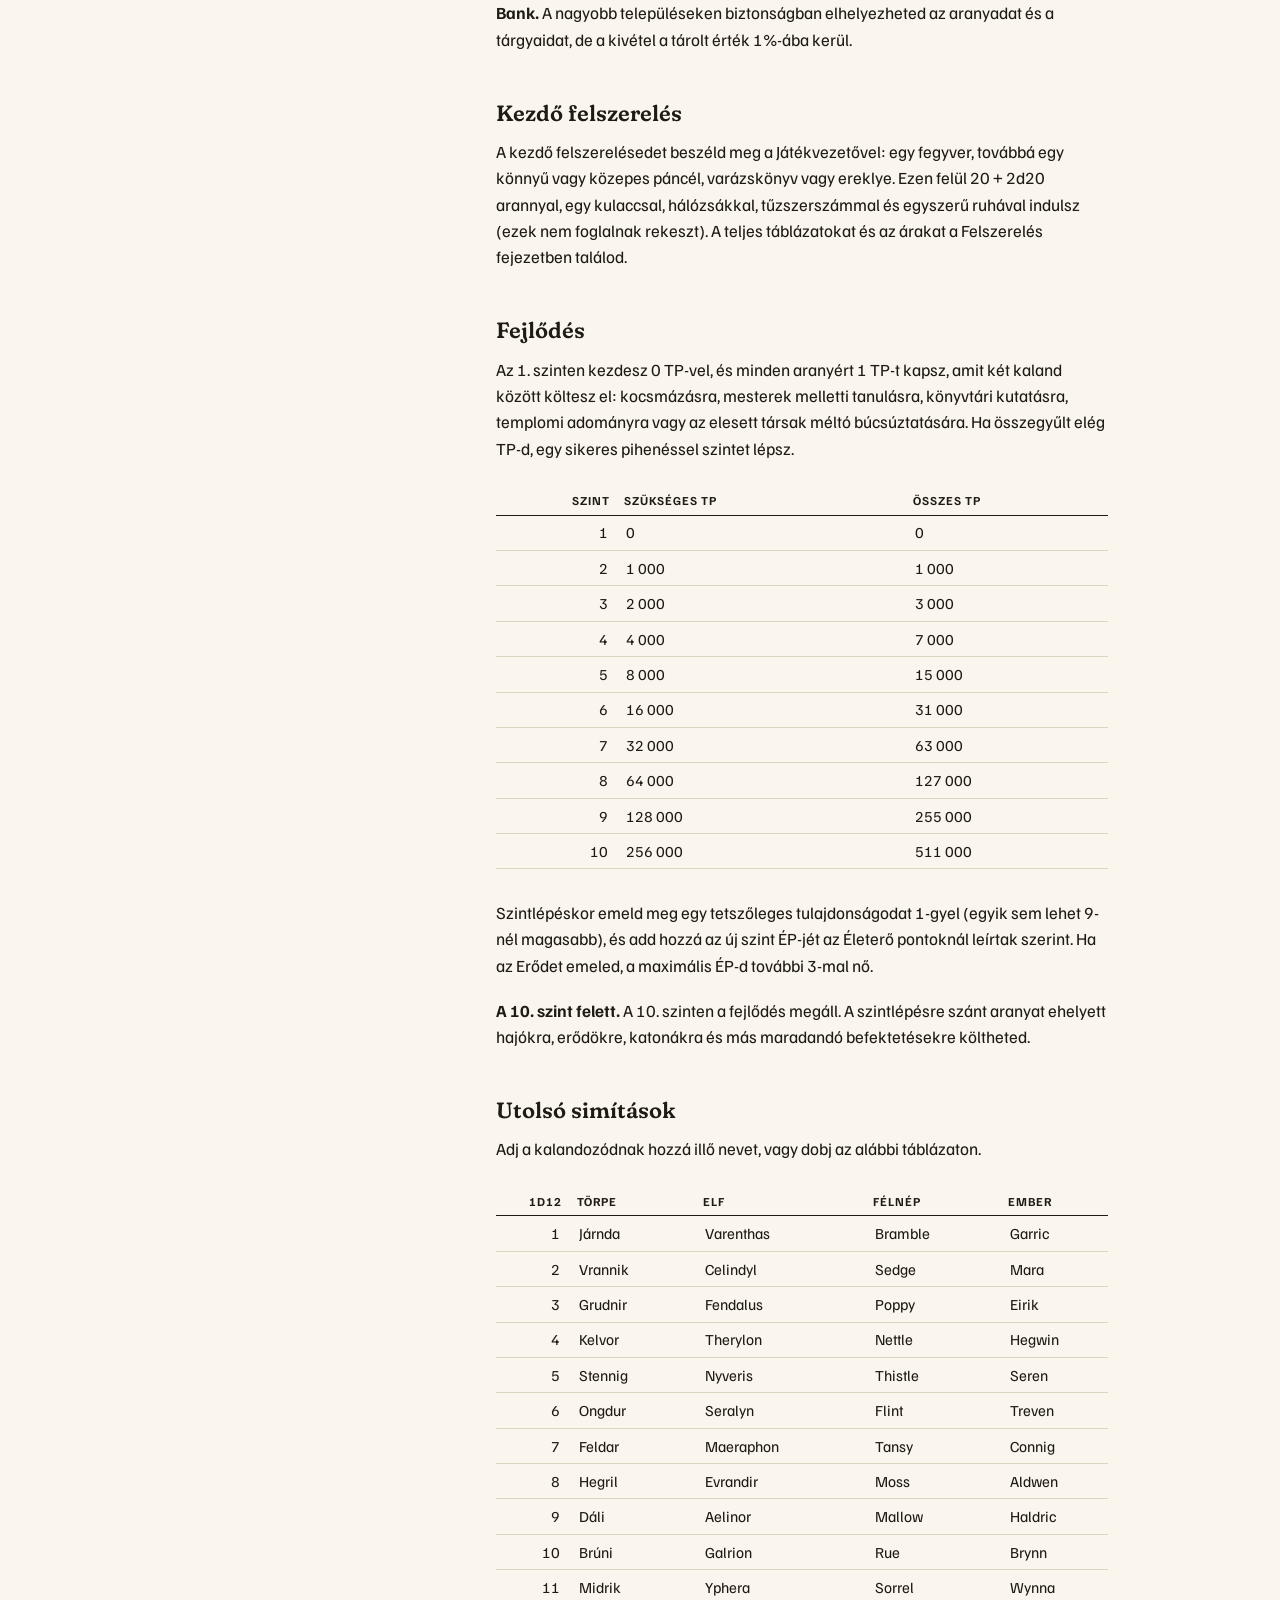
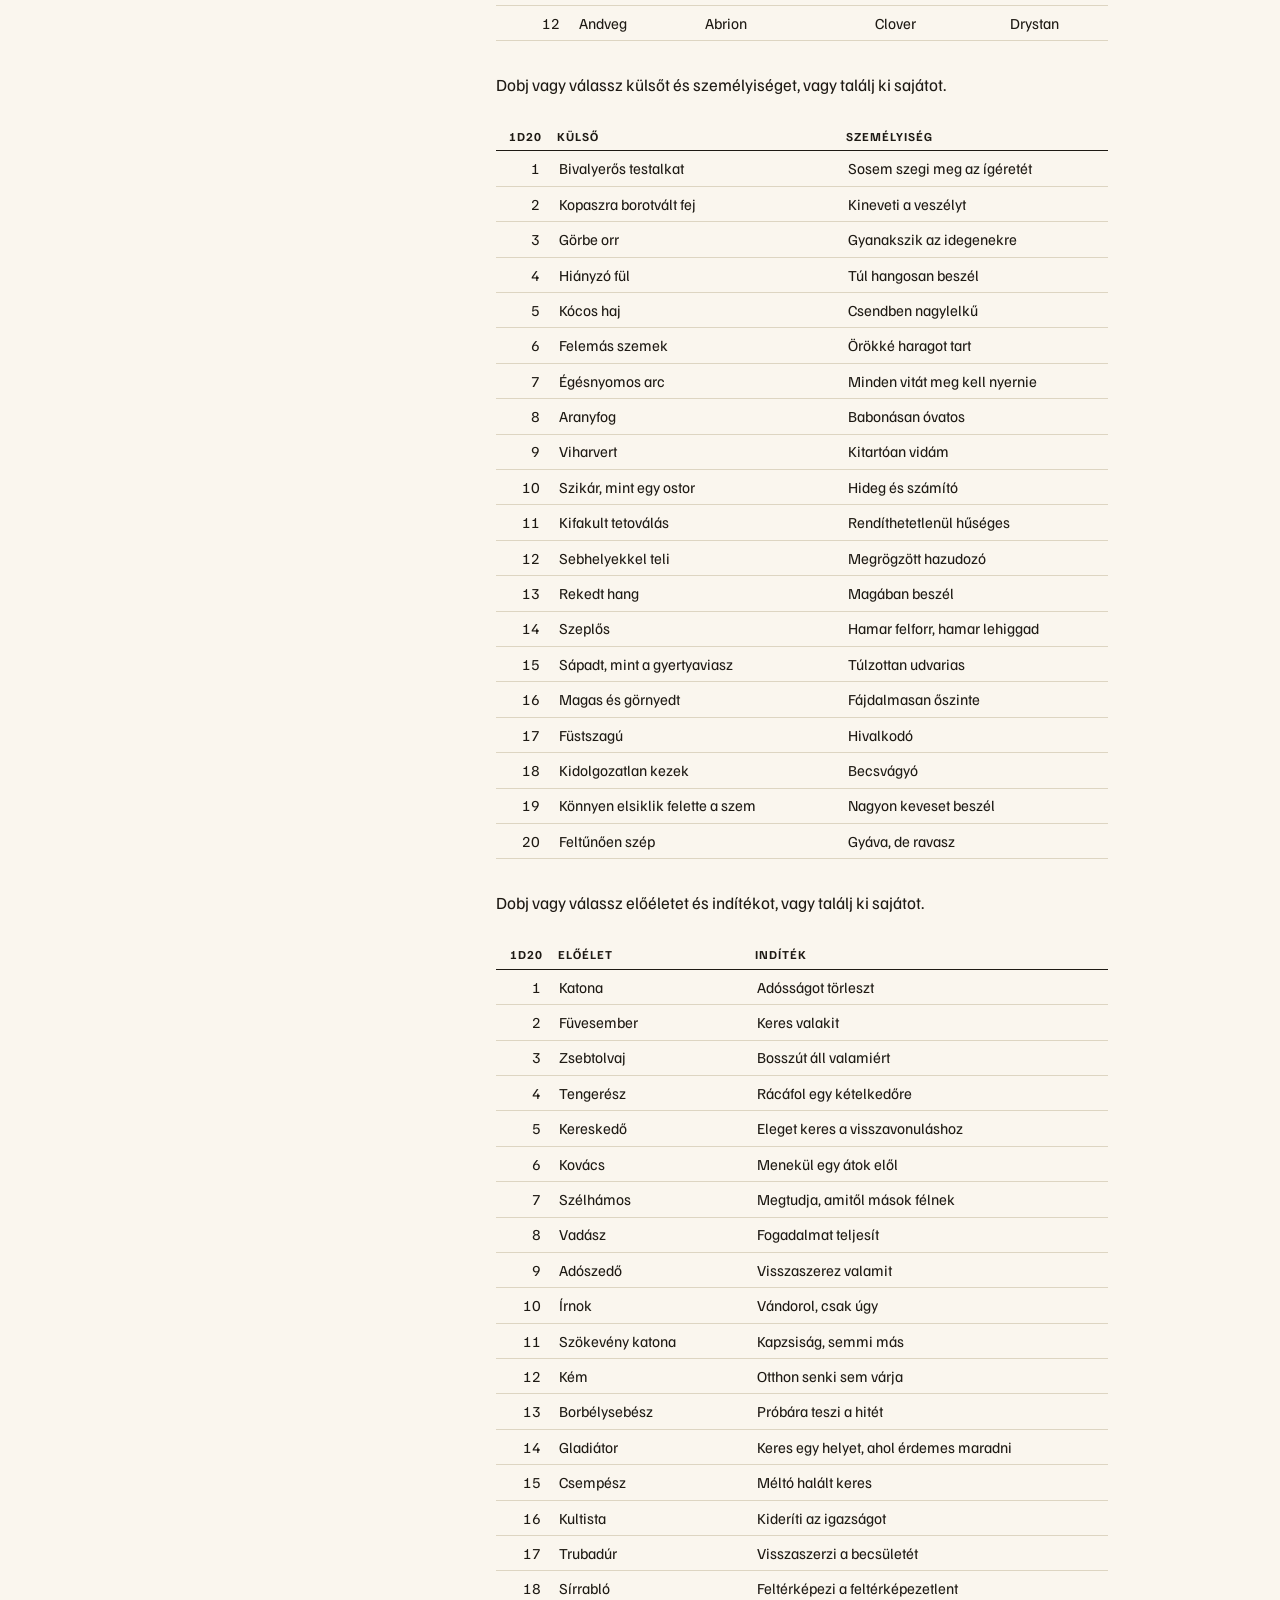
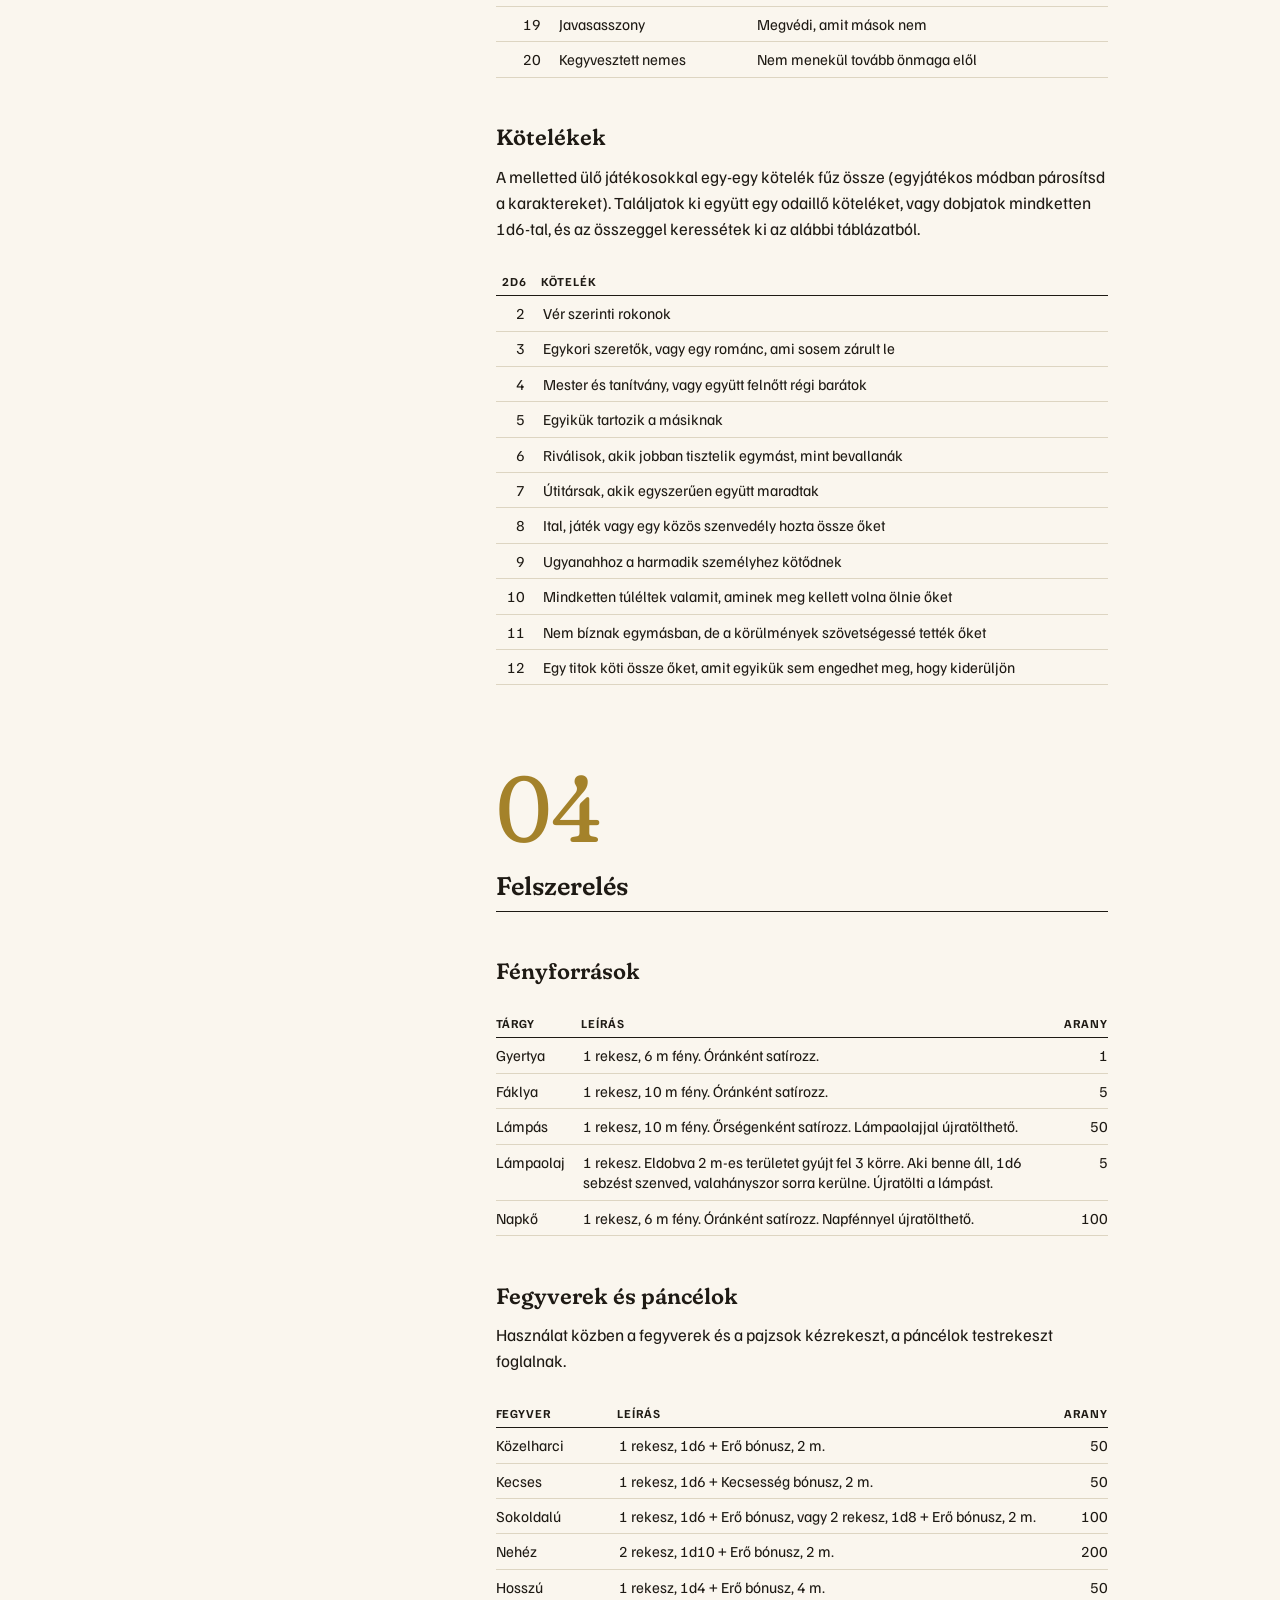
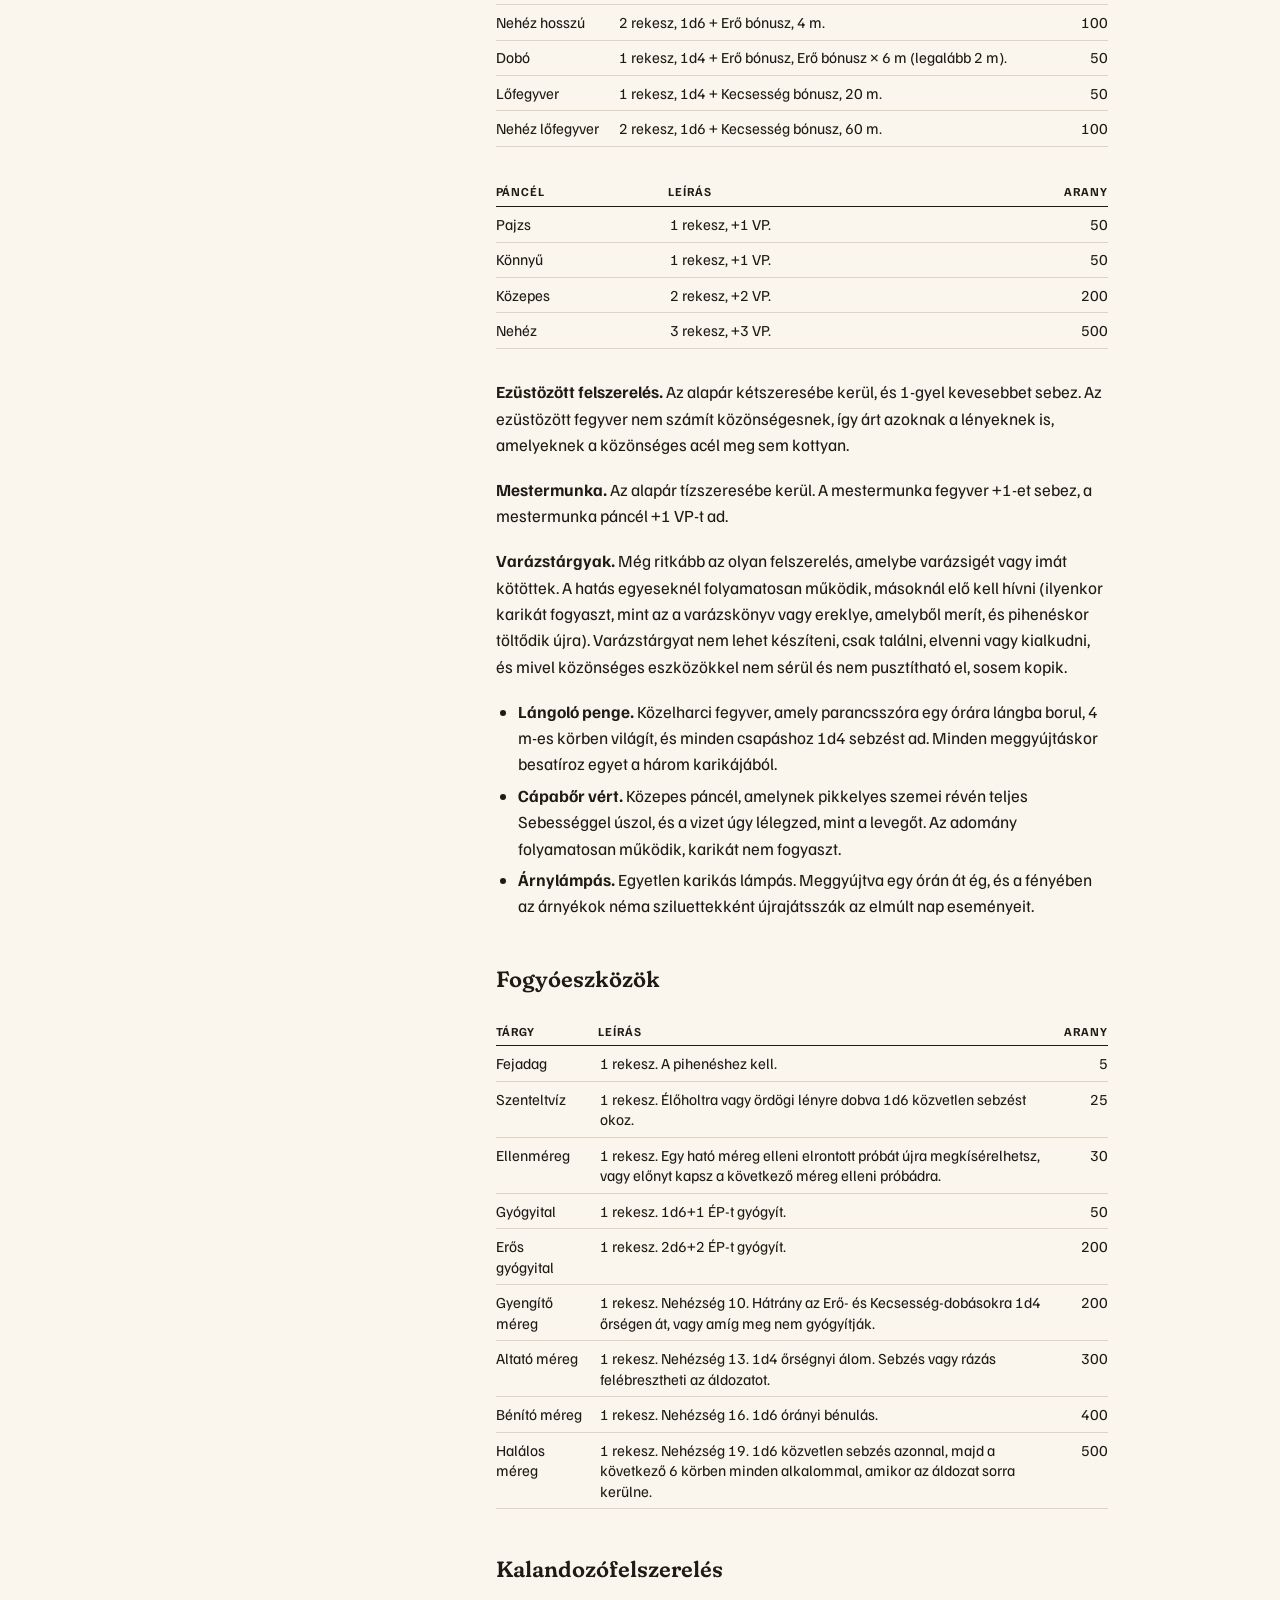
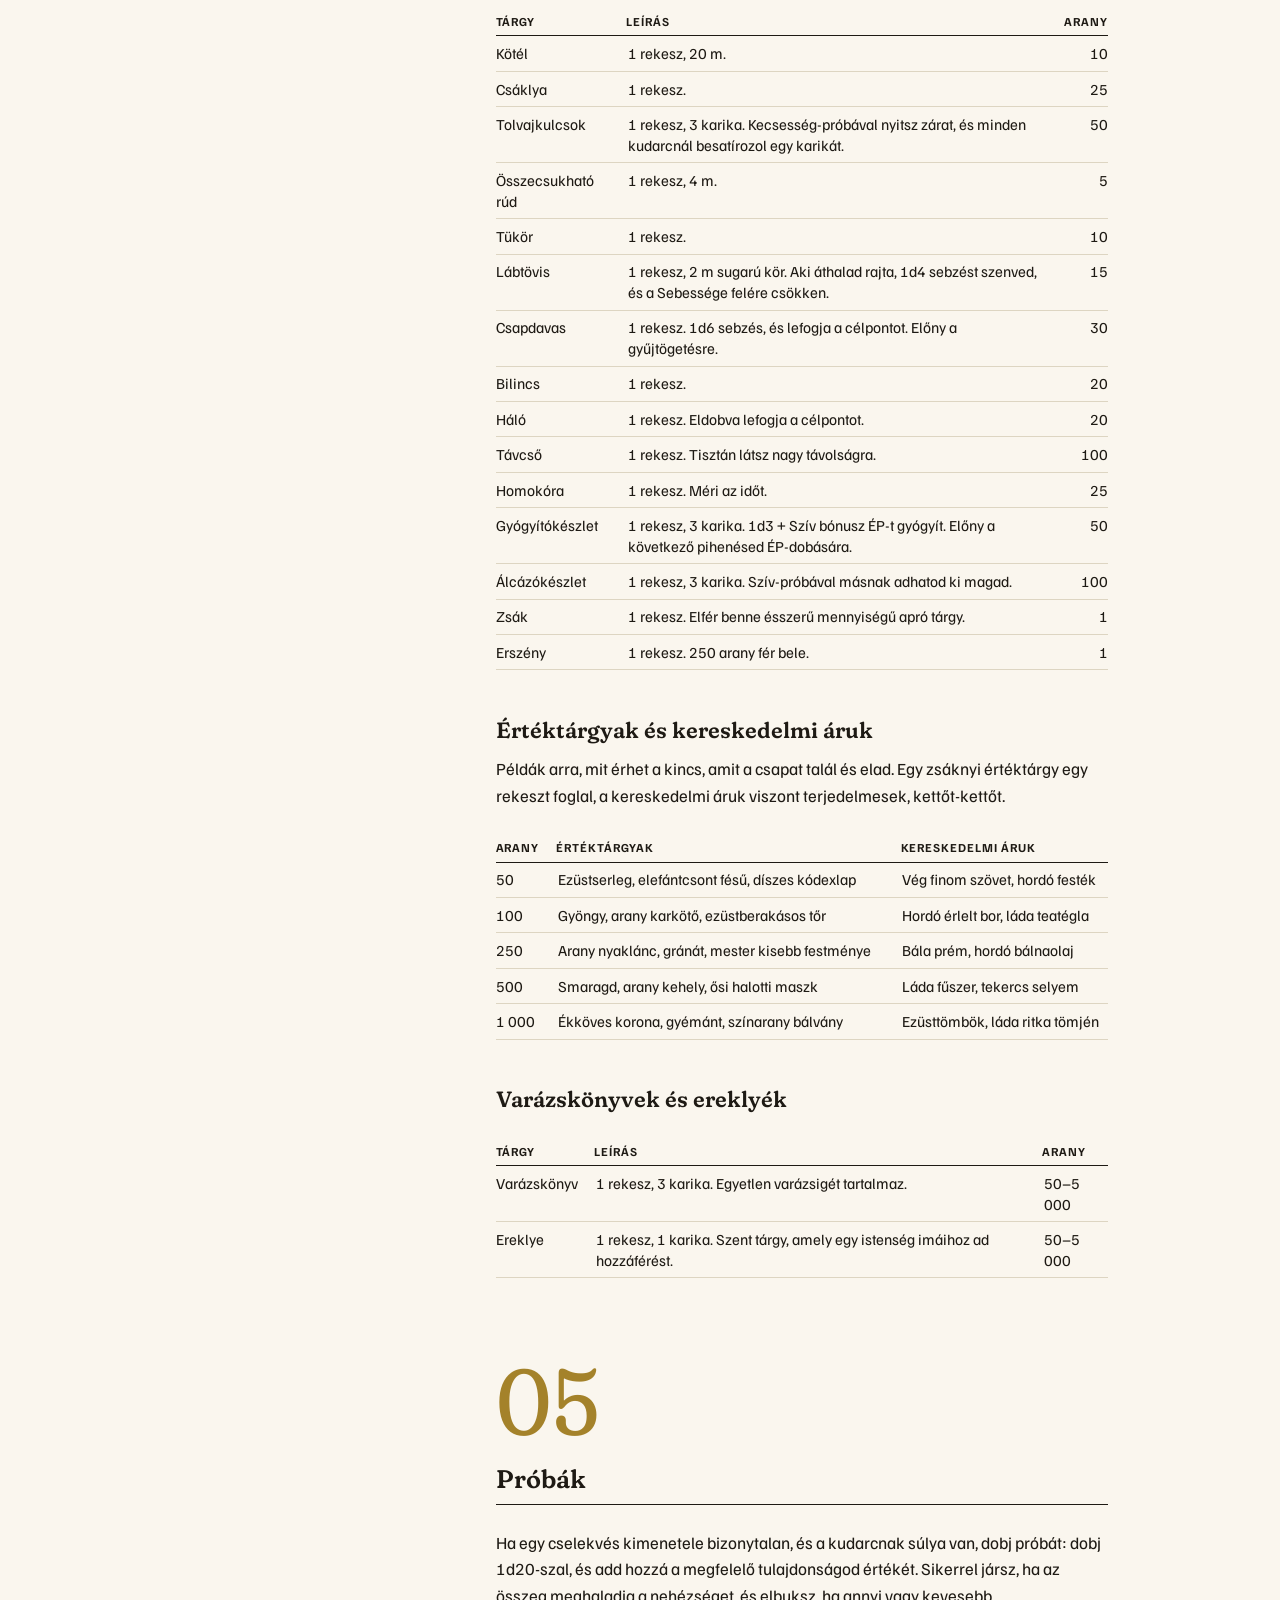
==== commit 8551a1b7: "Rebuild the site [skip ci]" ====
--- a/hu/index.html
+++ b/hu/index.html
@@ -41,7 +41,7 @@
   <div class="cover-main">
     <div class="cover-text">
       <h1>Old Gold</h1>
-      <p class="deck">Az Old Gold egy asztali szerepjáték tele merész felfedezésekkel, leleményes megoldásokkal és pörgős, taktikus csatákkal, amelyben olyan kalandozókat irányítasz, akik elég bátrak (vagy bolondok), hogy romok és szörnyek járta rengetegek mélyére merészkedjenek az ott várakozó régi aranyért. Remélem, te is annyi örömöt lelsz majd benne, mint én.</p>
+      <p class="deck">Az Old Gold egy asztali szerepjáték tele merész felfedezésekkel, leleményes megoldásokkal és pörgős, taktikus csatákkal, amelyben olyan kalandozókat irányítasz, akik elég bátrak (vagy bolondok), hogy romok és szörnyek járta rengetegek mélyére merészkedjenek az ott várakozó régi aranyért. Remélem Te is annyi örömöt lelsz majd benne, mint én.</p>
       <p class="actions">
         <a class="primary" href="#rules">Szabálykönyv olvasása</a>
         <a href="https://discord.gg/WssHvFgUZ" target="_blank" rel="noopener">Discord</a>
@@ -67,30 +67,30 @@
 
   <main class="rules" id="rules">
     <section class="chapter" data-number="1"><h2 id="introduction"><span class="num">1</span><span class="t">Bevezetés</span></h2>
-<p>Az asztali szerepjátékok, így az Old Gold is, egy egyszerű ciklust követnek: a Játékvezető (vagy te magad, ha egyedül játszol) felvázol egy jelenetet, a játékosok elmondják, mit tesz vagy mond a karakterük, a kockák pedig eldöntik, ami bizonytalan.</p>
-<p class="rule"><strong>Jó Játékvezetőnek lenni.</strong> Semleges döntőbíró vagy. Ha egy helyzetre nem terjednek ki a szabályok, józan ésszel döntesz. Hagyod, hogy a történet a játékosok tetteiből bontakozzon ki, és hagyod, hogy a kockák úgy essenek, ahogy esnek. Te vagy a játékosok szeme, füle és orra. Előre jelzed a veszélyt, és megjutalmazod az okos ötleteket.</p>
-<p class="rule"><strong>Jó játékosnak lenni.</strong> Sokat kérdezel, jegyzetelsz, térképet rajzolsz. Azt is megkérdezed, te mit tennél, nemcsak azt, hogy a karaktered mit tenne. Együtt tervezel és dolgozol a csapatoddal. A győzelemért játszol, de készen állsz a vereségre.</p>
+<p>Az asztali szerepjátékok, így az Old Gold is, egy egyszerű folyamatot követnek: a Játékvezető (vagy te magad, ha egyedül játszol) felvázol egy jelenetet, a játékosok elmondják mit tesz vagy mond a karakterük, a kockák pedig eldöntik ami bizonytalan.</p>
+<p class="rule"><strong>Egy jó Játékvezető.</strong> Semleges döntőbíró vagy. Ha egy helyzetre nem terjednek ki a szabályok, józan ésszel alkotsz egyet. Hagyod, hogy a történet a játékosok tetteiből bontakozzon ki, és hagyod, hogy a kockák úgy essenek ahogy esnek. Te vagy a játékosok szeme, füle és orra. Előre jelzed a veszélyt és megjutalmazod az okos ötleteket.</p>
+<p class="rule"><strong>Egy jó játékos.</strong> Sokat kérdezel, jegyzetelsz, térképet rajzolsz. Azt is megkérdezed, te mit tennél, nemcsak azt, hogy a karaktered mit tenne. Együtt tervezel és dolgozol a csapatoddal. A győzelemért játszol, de készen állsz a vereségre.</p>
 <h3 id="what-you-need"><span class="num">1.1</span><span class="t">Mire lesz szükséged</span></h3>
-<p>Legalább egy kockakészletre (d4, d6, d8, d10, d12, d20), papírra, ceruzára és 50×15 mm-es öntapadós cetlikre a felszerelésednek. A karakterlapot az <a href="https://tinyravenpress.itch.io/old-gold/" target="_blank" rel="noopener">itch.io</a> oldalról töltheted le, és csatlakozhatsz a <a href="https://discord.gg/WssHvFgUZ" target="_blank" rel="noopener">Discord</a>-szerverünkhöz is.</p>
+<p>Legalább egy kockakészletre (d4, d6, d8, d10, d12, d20), papírra, ceruzára és 50×15 mm-es öntapadós cetlikre a felszerelésednek. A karakterlapot az <a href="https://tinyravenpress.itch.io/old-gold/" target="_blank" rel="noopener">itch.io</a> oldalról töltheted le, és csatlakozhatsz a <a href="https://discord.gg/WssHvFgUZ" target="_blank" rel="noopener">Discord</a> szerverünkhöz is.</p>
 <h3 id="game-notations"><span class="num">1.2</span><span class="t">Jelölések</span></h3>
 <p>Néhány hasznos fogalom:</p>
 <ul>
-<li><strong>XdY.</strong> Dobj X darab Y oldalú kockával, és add össze az eredményeket.</li>
-<li><strong>JK.</strong> Játékoskarakter, egy játékos által irányított kalandozó.</li>
+<li><strong>XdY.</strong> Dobj X darab Y oldalú kockával és add össze az eredményeket.</li>
+<li><strong>JK.</strong> Játékos karakter, egy játékos által irányított kalandozó.</li>
 <li><strong>NJK.</strong> Nem játékos karakter, vagyis a világ minden más szereplője.</li>
-<li><strong>Orákulum.</strong> Véletlen táblázatok, amelyek megválaszolják a kérdéseidet, és váratlan fordulatokkal szolgálnak.</li>
+<li><strong>Orákulum.</strong> Véletlen táblázatok, amelyek megválaszolják a kérdéseidet és váratlan fordulatokkal szolgálnak.</li>
 </ul>
 <h3 id="modes-of-play"><span class="num">1.3</span><span class="t">Játékmódok</span></h3>
 <p>Játszhatsz egyedül vagy barátokkal.</p>
 <ul>
-<li><strong>Egyjátékos.</strong> Az egész csapatot te irányítod, te magad vagy a Játékvezető is, a kérdéseket és a fordulatokat orákulumok döntik el.</li>
+<li><strong>Egyjátékos.</strong> Az egész csapatot te irányítod és te vagy a Játékvezető is. A kérdéseket és a fordulatokat orákulumok döntik el.</li>
 <li><strong>Csoportos.</strong> A játékosok együtt irányítják a csapatot, Játékvezető nélkül, közösen döntenek a szabályokról és kérdezik az orákulumokat.</li>
 <li><strong>Vezetett.</strong> Az egyik játékos a Játékvezető, ő írja le a világot, játssza az NJK-kat és dönt a szabályokról, a többiek pedig egy vagy több JK-t irányítanak.</li>
 </ul>
 <h3 id="rounding"><span class="num">1.4</span><span class="t">Kerekítés</span></h3>
 <p>Mindig kerekíts felfelé.</p>
 <h3 id="credits"><span class="num">1.5</span><span class="t">Közreműködők</span></h3>
-<p>A játékot készítette: László Milán.<br>Illusztrációk: [Illusztrátor neve].<br>Ihletet adott: The Black Hack, Knave 2e és Mausritter.<br>Creative Commons Attribution 4.0 licenc alatt.<br>Külön köszönet a tesztjátékosainknak: [Tesztjátékosok nevei].</p>
+<p>A játékot készítette: László Milán.<br>Illusztrációk: László Regina.<br>Ihletet adott: The Black Hack, Knave 2e és Mausritter.<br>Creative Commons Attribution 4.0 licenc alatt.<br>Külön köszönet a tesztjátékosainknak: [Tesztjátékosok nevei].</p>
 </section>
 <section class="chapter" data-number="2"><h2 id="time"><span class="num">2</span><span class="t">Idő</span></h2>
 <div class="table-wrap"><table>
@@ -123,7 +123,7 @@
 <p>A kalandozód megalkotása csak néhány percet vesz igénybe.</p>
 <h3 id="ancestry"><span class="num">3.1</span><span class="t">Nép</span></h3>
 <p>Válaszd ki a néped, vagy dobj 1d4-gyel.</p>
-<p class="rule"><strong>1. Törpe.</strong> Olyan szívósak, mint a hegybe vájt váraik, rendíthetetlenül hűségesek és híresek a sör iránti szeretetükről. A törpék 120 cm magasak és 200 évig élnek, a testük a haláluk után kővé, érccé és drágakővé változik. Előnnyel (lásd <a class="xref" href="#challenges">Próbák</a>) dobnak a méreg elleni próbákon (az alkoholt is beleértve), valamint az ÉP-re karakteralkotáskor és szintlépéskor. Sebesség 8 m. Közös és törp nyelven beszélnek.</p>
+<p class="rule"><strong>1. Törpe.</strong> Olyan szívósak mint a hegybe vájt váraik, rendíthetetlenül hűségesek és híresek a sör iránti szeretetükről. A törpék 120 cm magasak és 200 évig élnek, a testük a haláluk után kővé, érccé és drágakővé változik. Előnnyel (lásd <a class="xref" href="#challenges">Próbák</a>) dobnak a méreg elleni próbákon (az alkoholt is beleértve), valamint az ÉP-ra karakteralkotáskor és szintlépéskor. Sebesség 8 m. Közös és törp nyelven beszélnek.</p>
 <p class="rule"><strong>2. Elf.</strong> Csendesek és erős akaratúak, vonzza őket az ősi tudás és a természet. 200 cm magasak és akár 500 évig is élnek, a testük a haláluk után maggá és zöldellő hajtássá változik. Előnnyel dobnak az elmét befolyásoló hatások (pl. Elbűvölés) elleni próbákon. Sebesség 12 m. Közös és tünde nyelven beszélnek.</p>
 <p class="rule"><strong>3. Félnép.</strong> Makacsok és melegszívűek, a félnépek kedvelik a jó ételt és a nyugodt életet (bár a baj így is megtalálja őket). 80 cm magasak és 100 évig élnek. A próbákon újradobhatják a természetes 1-eseket. Sebesség 8 m. Közös nyelven beszélnek.</p>
 <p class="rule"><strong>4. Ember.</strong> Nyughatatlanok és alkalmazkodóak, az emberek minden más népnél többen vannak, és a világ minden szegletében megélnek. 170 cm magasak és 70 évig élnek. Karakteralkotáskor 7 pontot oszthatnak szét, vagy 7d4-gyel dobhatnak (lásd <a class="xref" href="#attributes">Tulajdonságok</a>). Sebesség 10 m. Közös nyelven beszélnek.</p>
@@ -207,7 +207,7 @@
 <h3 id="health-points"><span class="num">3.5</span><span class="t">Életerő pontok</span></h3>
 <p>Az ÉP megmutatja, mennyi sérülést bírsz ki. A maximális ÉP-d 6-ról indul, és az Erő értéked minden pontja után 3-mal nő. Minden szinten (az elsőt is beleértve) dobj 1d6-tal, és add hozzá a maximumodhoz. Az ÉP-d nem csökkenhet 0 alá.</p>
 <aside class="example">
-<p>Bramble félnép Ereje 1, így 6 + (1 × 3) = 9 ÉP-vel kezd. Az első szinten 2-t dob, így a maximum ÉP-je 11. A második szintre érve 5-öt dob, és az Erejét 2-re emeli, így 5 ÉP-t kap a dobásból és 3-at az Erőből, az új maximuma pedig 19.</p>
+<p>Bramble egy félnép, és Ereje 1, így 6 + (1 × 3) = 9 ÉP-vel kezd. Az első szinten 2-t dob, így a maximum ÉP-je 11. A második szintre érve 5-öt dob, és az Erejét 2-re emeli, így 5 ÉP-t kap a dobásból és 3-at az Erőből, az új maximuma pedig 19.</p>
 </aside>
 <p class="rule"><strong>Haldoklás.</strong> 0 ÉP-n a földre kerülsz, nem tudsz cselekedni, és Haláldobást kell végrehajtanod, valahányszor sorra kerülnél. Az NJK-k általában meghalnak, ha elérik a 0 ÉP-t, az eszméletlen vagy tehetetlen lényeket pedig azonnal meg lehet ölni.</p>
 <div class="table-wrap"><table>
@@ -219,7 +219,7 @@
 </thead>
 <tbody><tr>
 <td class="numeric">1</td>
-<td>Meghalsz. Írd le az utolsó pillanataidat.</td>
+<td>Meghalsz. Meséld le az utolsó pillanataidat.</td>
 </tr>
 <tr>
 <td class="numeric">2–5</td>
@@ -233,7 +233,8 @@
 <p class="rule"><strong>Pihenés.</strong> A pihenéshez tölts egy őrséget alvással, és fogyassz el egy fejadagot. A pihenés sikertelen, ha egy óránál hosszabb időre megszakad. A sikeres pihenés 1d6 ÉP-t gyógyít, de naponta csak egyszer. Ha egy teljes napot kihagysz, hátránnyal dobsz mindenre, amíg be nem pótolod.</p>
 <p class="rule"><strong>Nélkülözés.</strong> Ha sokáig nem jutsz ételhez vagy vízhez, egy idő után minden nap elején Haláldobást kell végrehajtanod. Ha sokáig nem alszol, minden őrség elején 6-ból 1 az esélye, hogy elalszol 1d4 őrségre.</p>
 <h3 id="defense-points"><span class="num">3.6</span><span class="t">Védelmi pontok</span></h3>
-<p>A VP a páncélt, a fedezéket és a mágikus védelmet jelenti. Az alap VP-d 0. Ha bármilyen forrásból sebzés ér, vond ki belőle a VP-det. Ha marad belőle valami, azt vond le az ÉP-edből.</p>
+<p>A VP a páncélt, a fedezéket és a mágikus védelmet takarja. Az alap VP-d 0. </p>
+<p>Ha bármilyen forrásból sebzést szenvedsz, vond ki belőle a VP-det. Ami marad, azt vond le az ÉP-edből.</p>
 <p class="rule"><strong>Fedezék.</strong> A részleges fedezék +2 VP-t ad, a teljes fedezék pedig megállít minden támadást.</p>
 <p class="rule"><strong>Közvetlen sebzés.</strong> Egyes hatások (dermesztő hideg, elmesebzés, méreg) figyelmen kívül hagyják a VP-t.</p>
 <h3 id="inventory"><span class="num">3.7</span><span class="t">Felszerelés</span></h3>
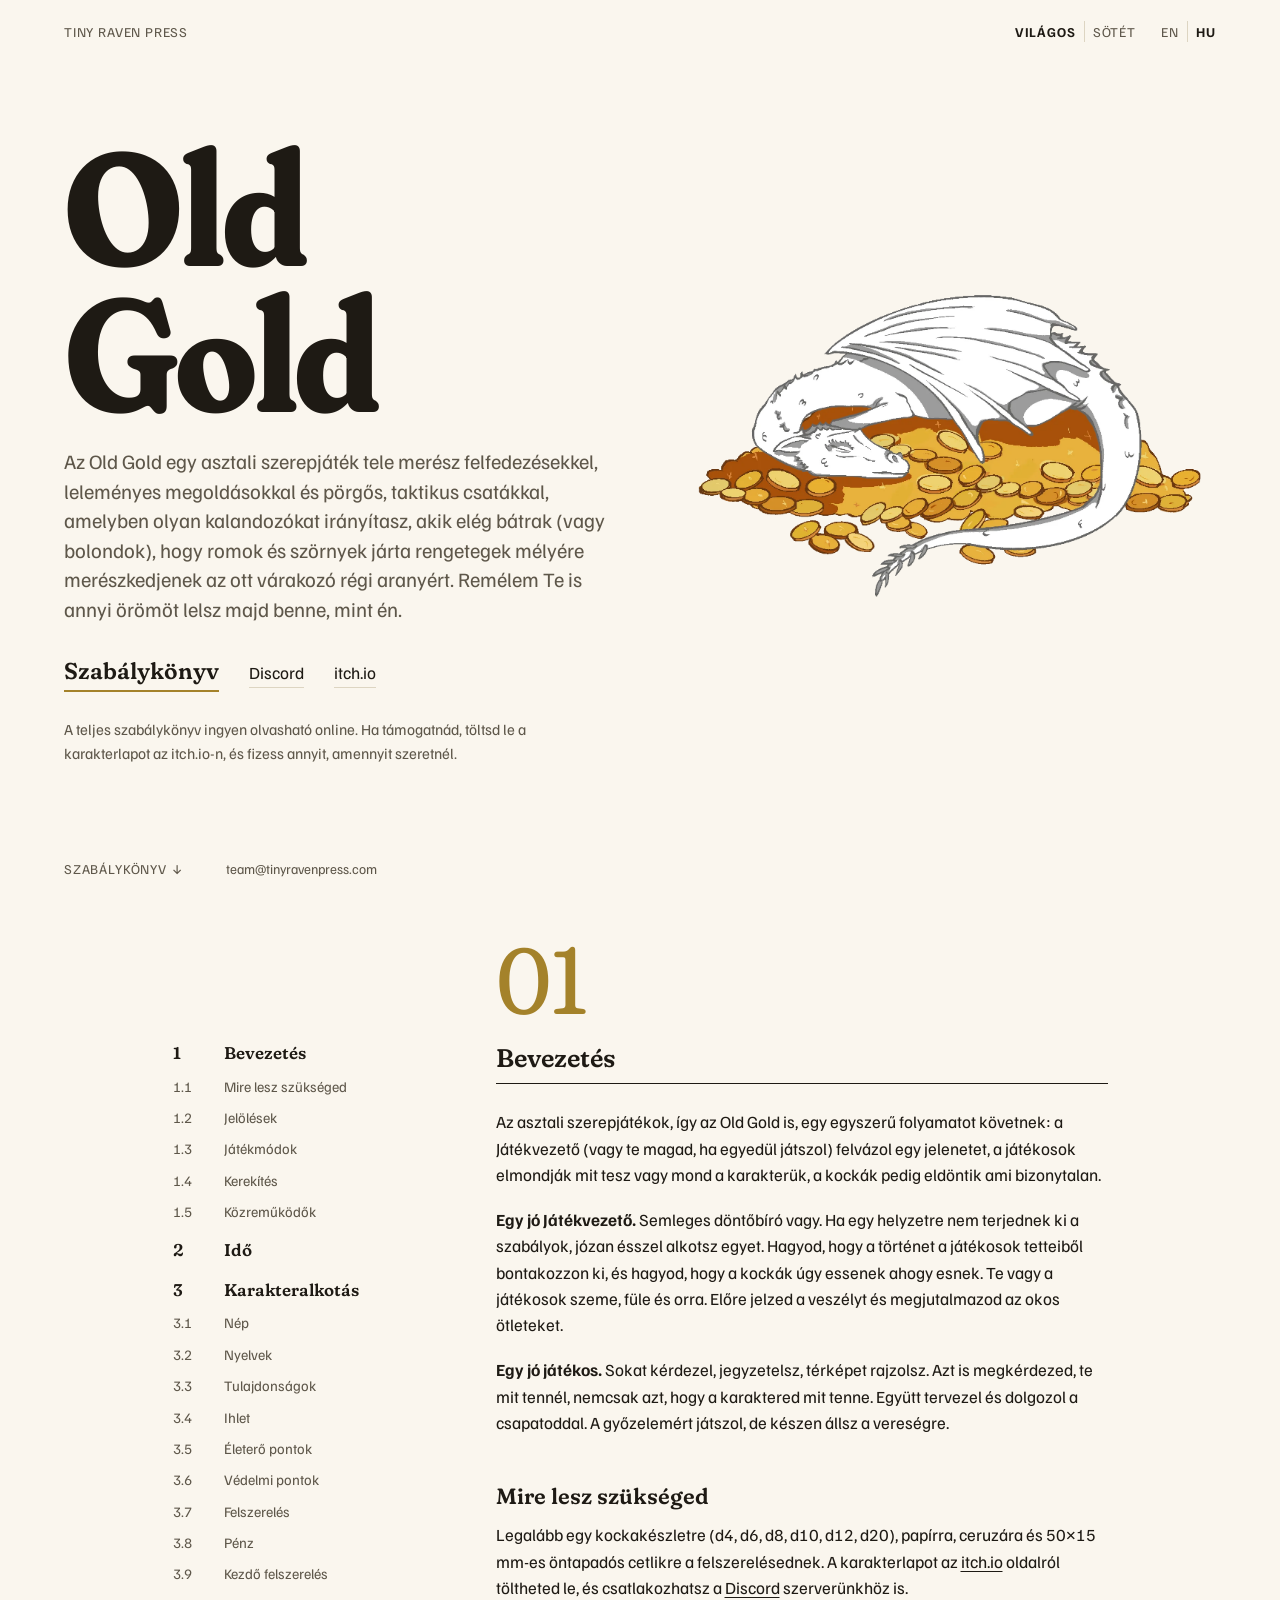
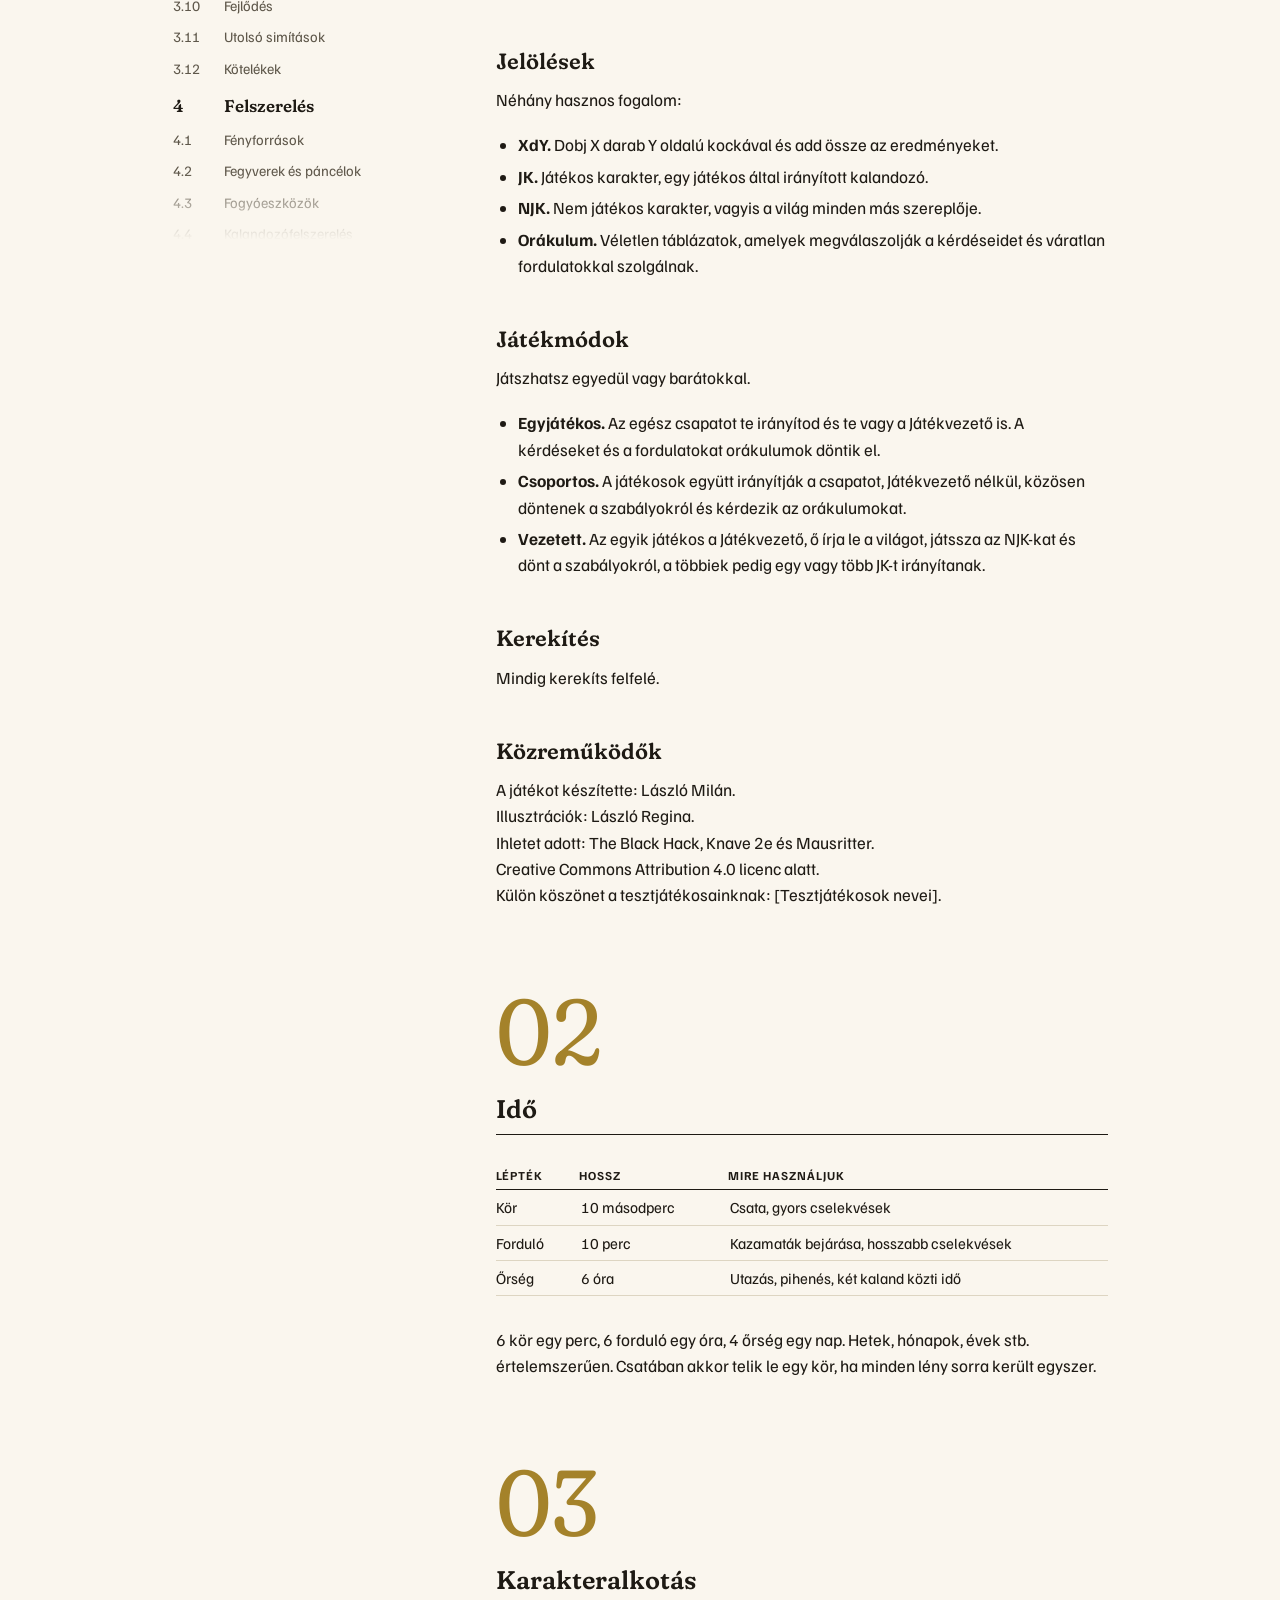
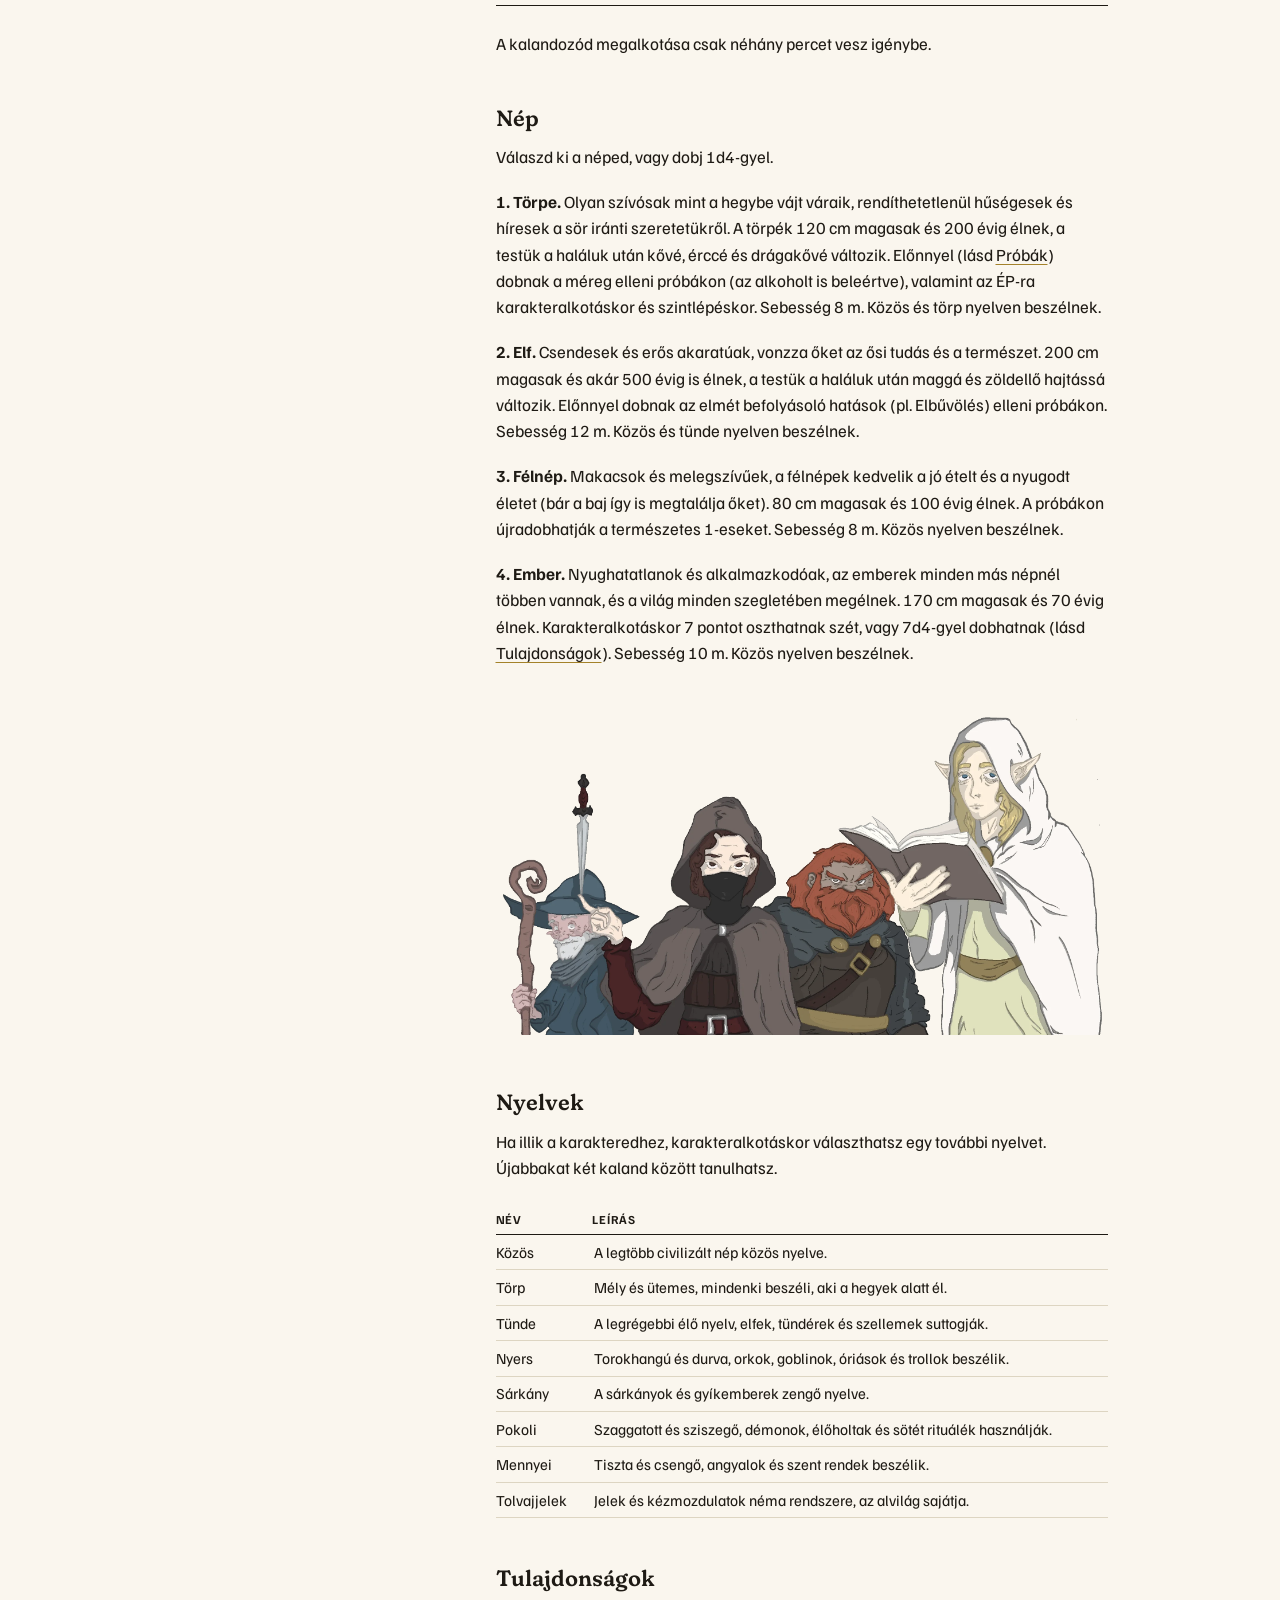
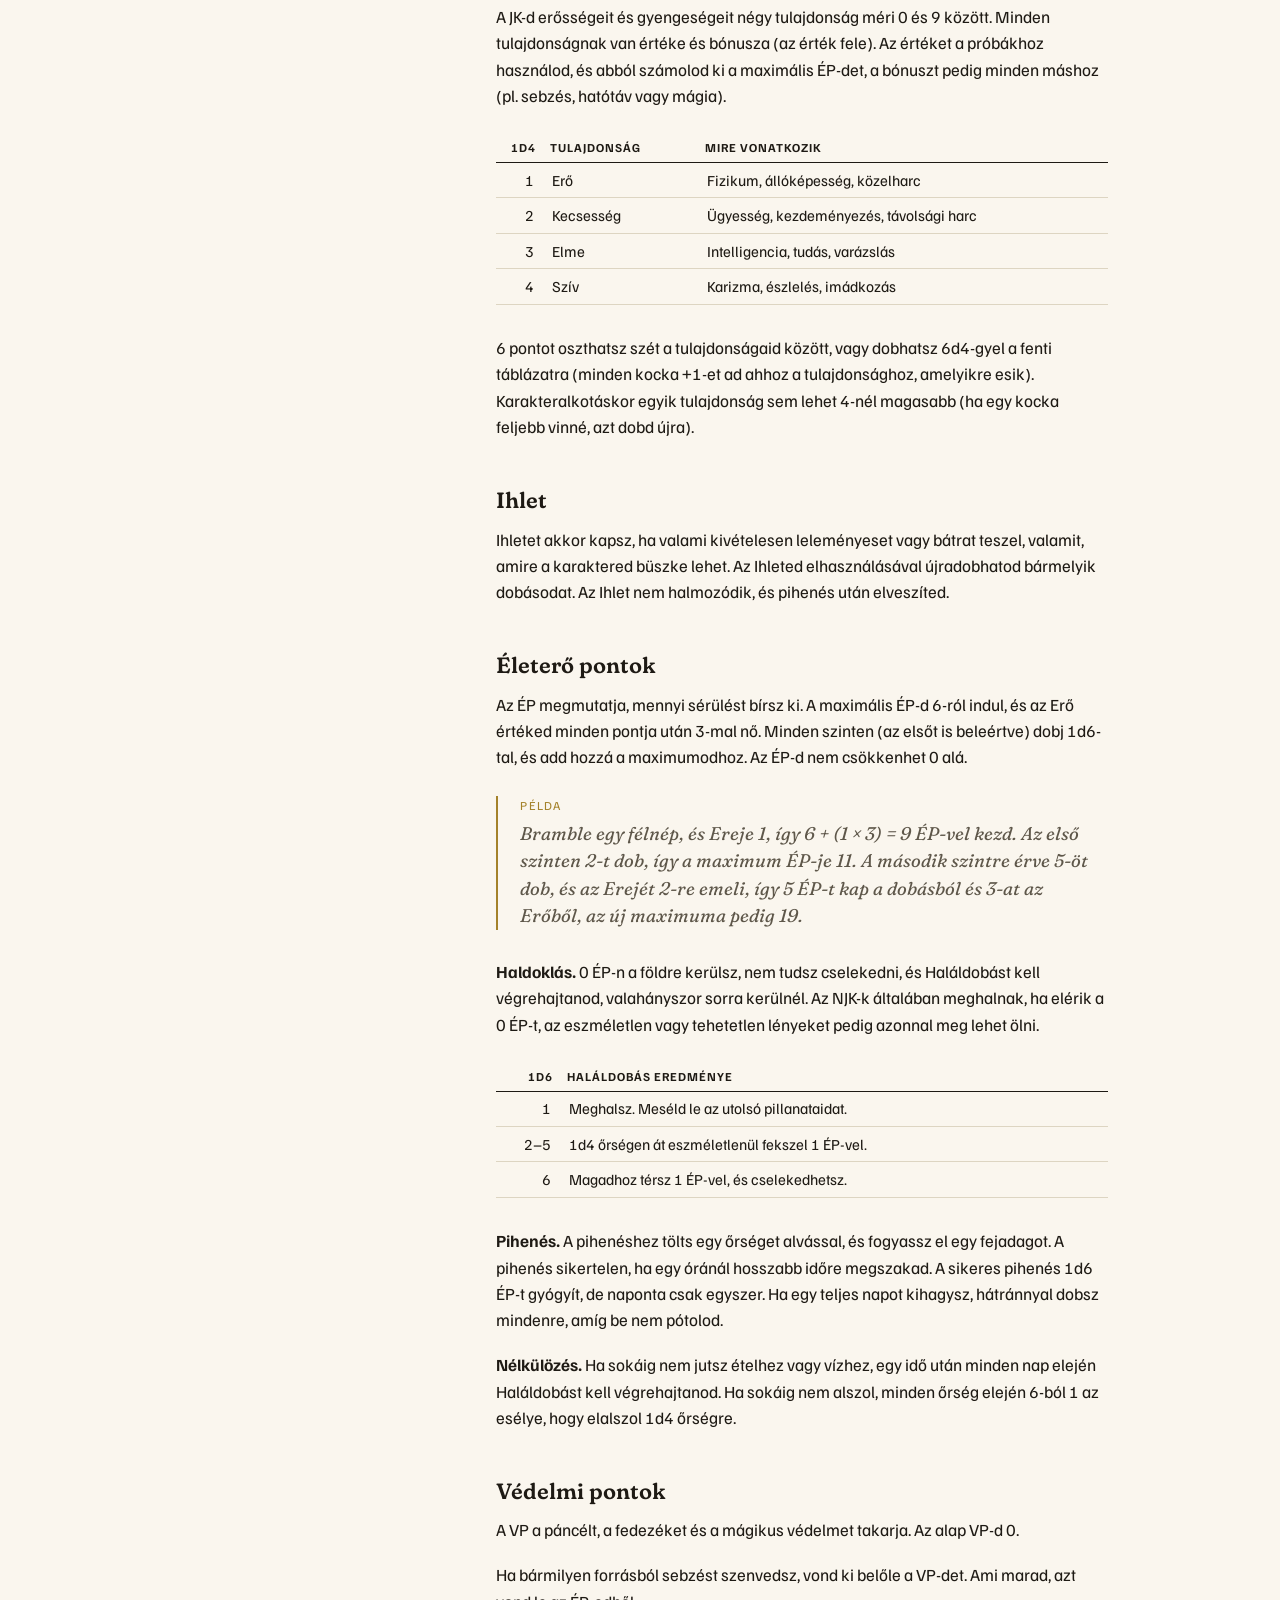
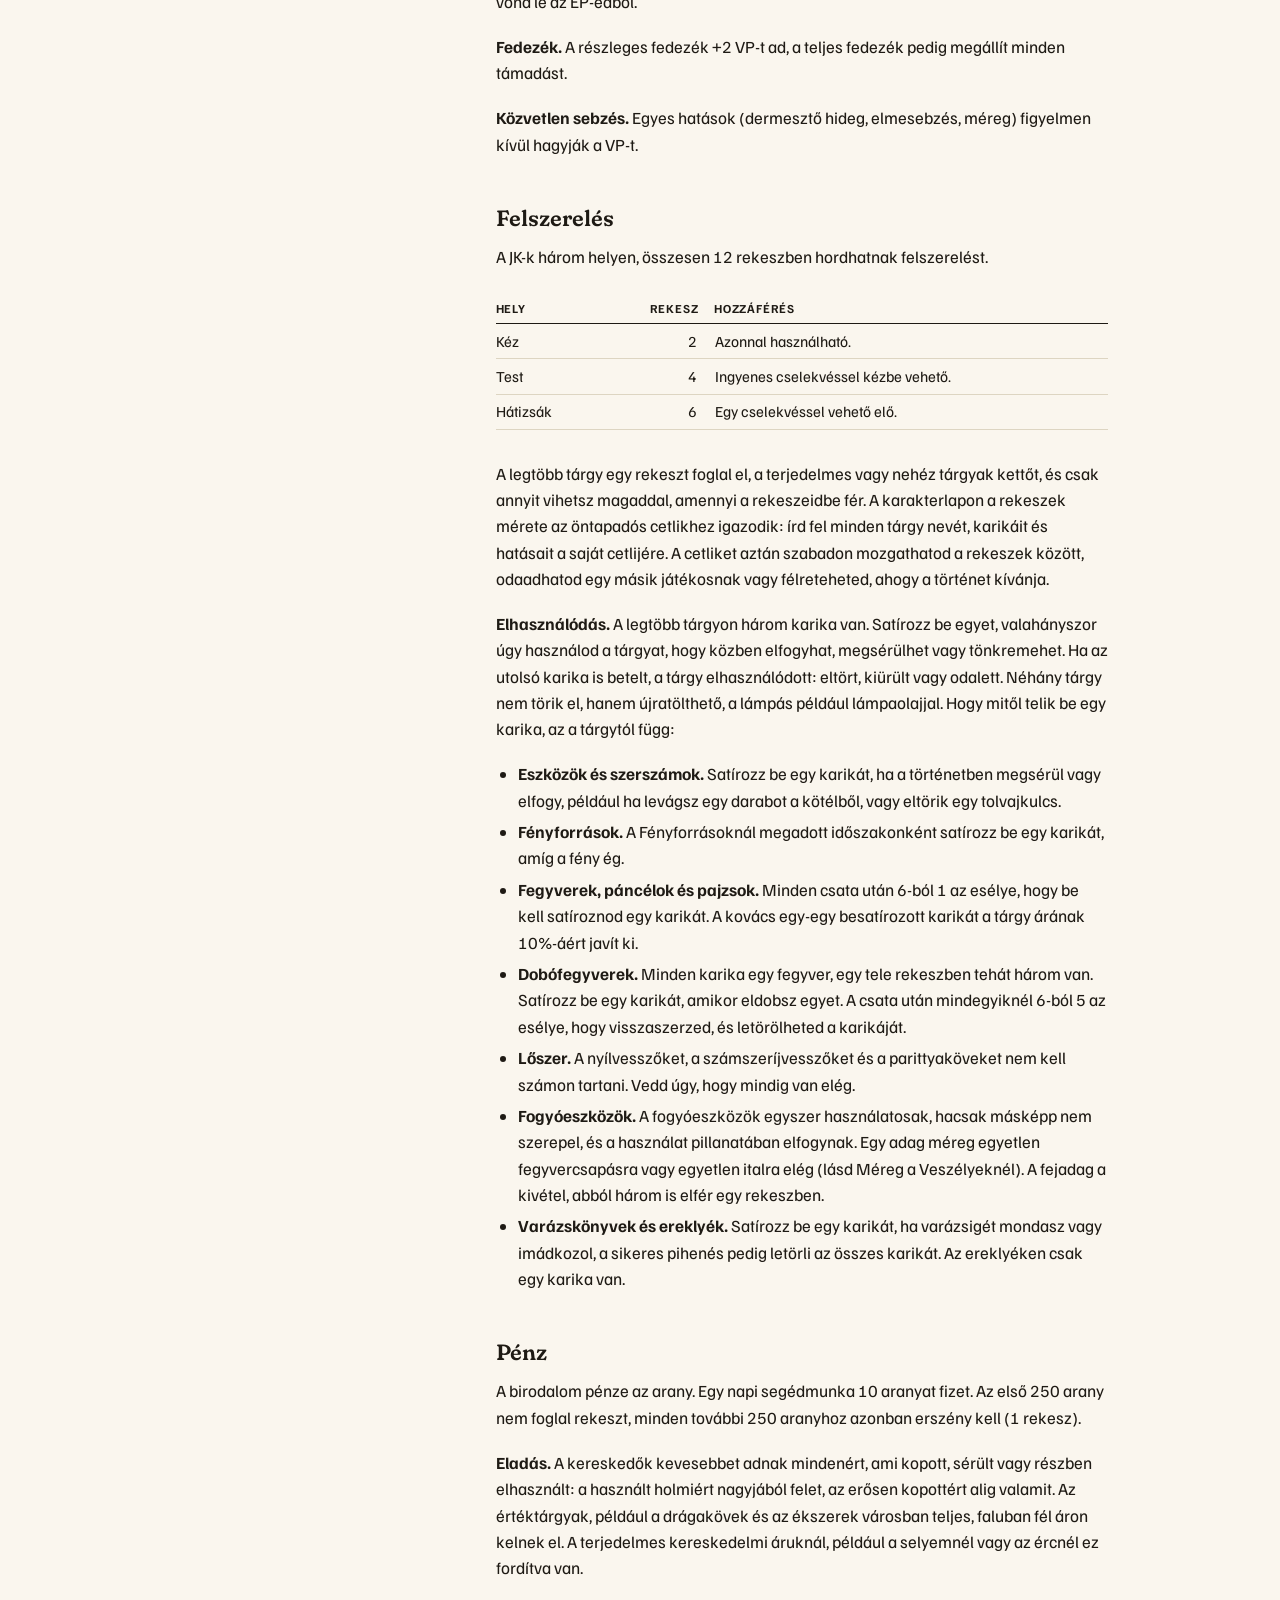
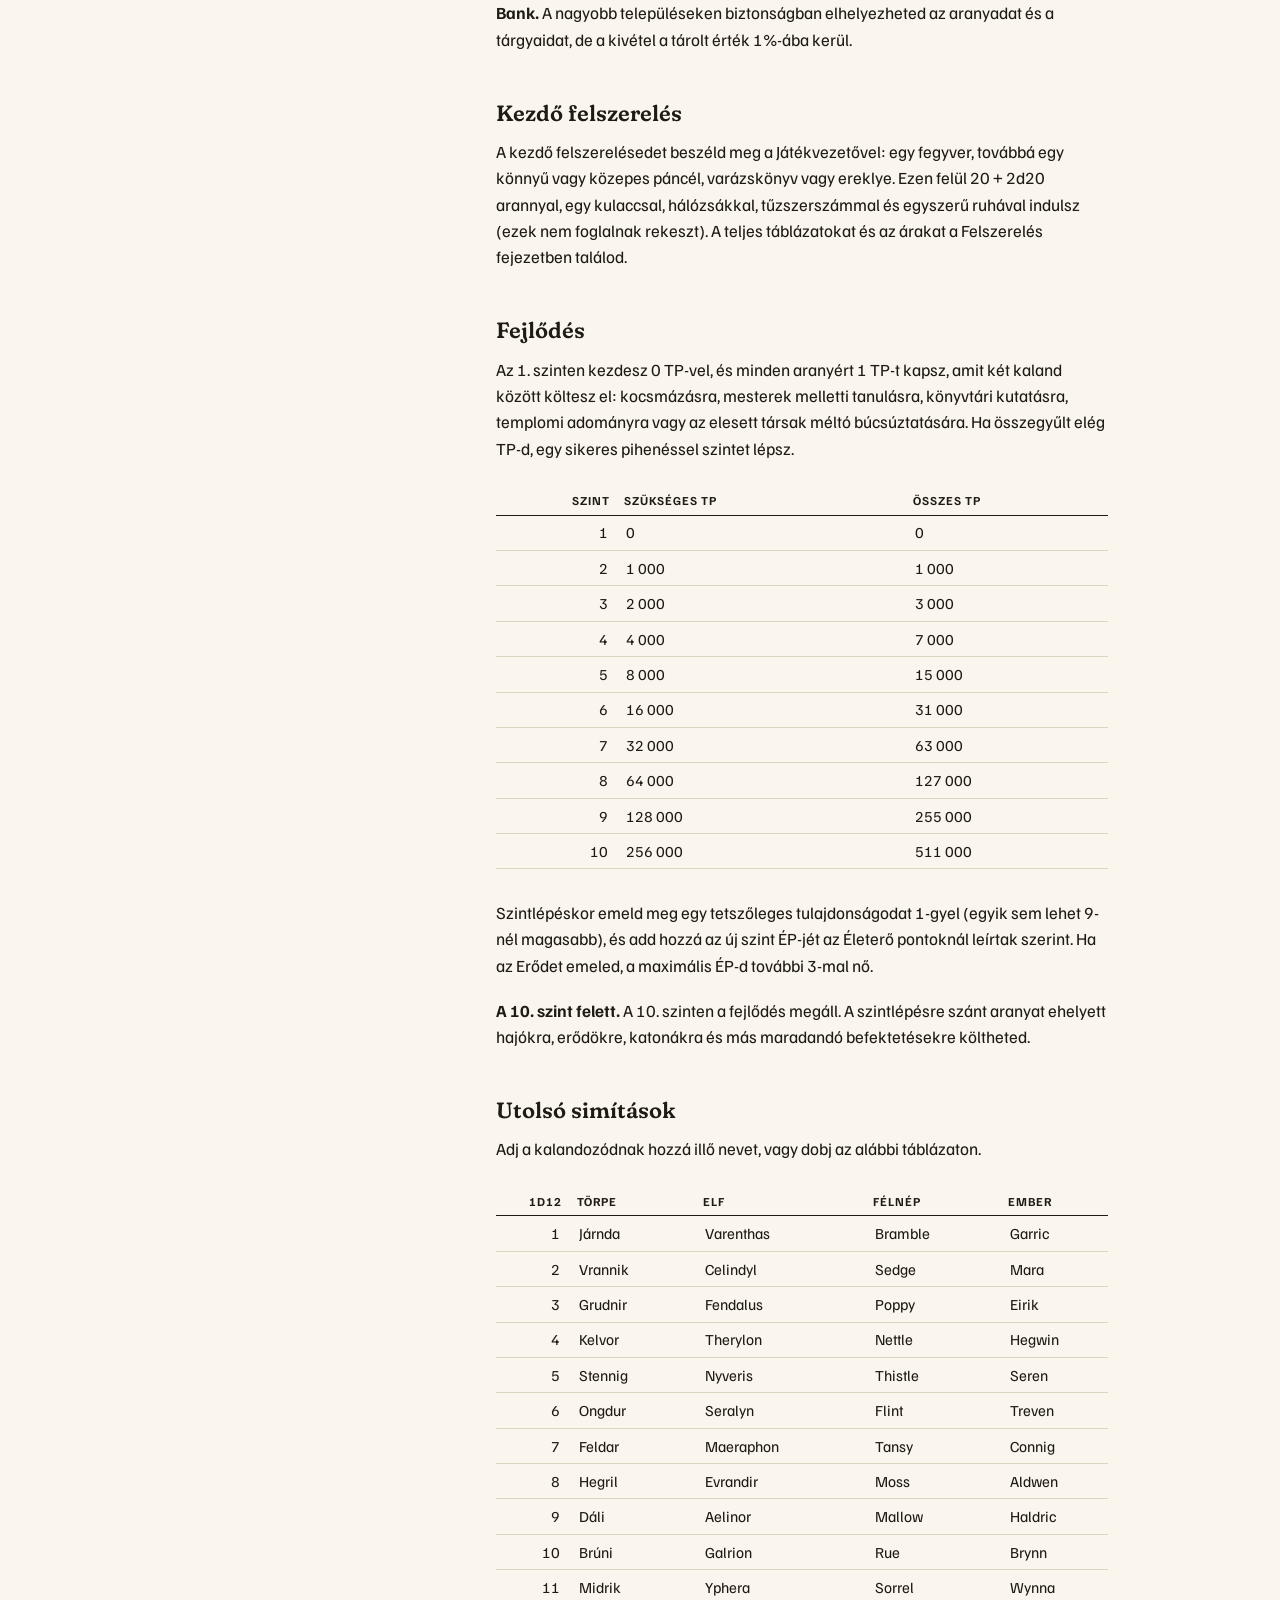
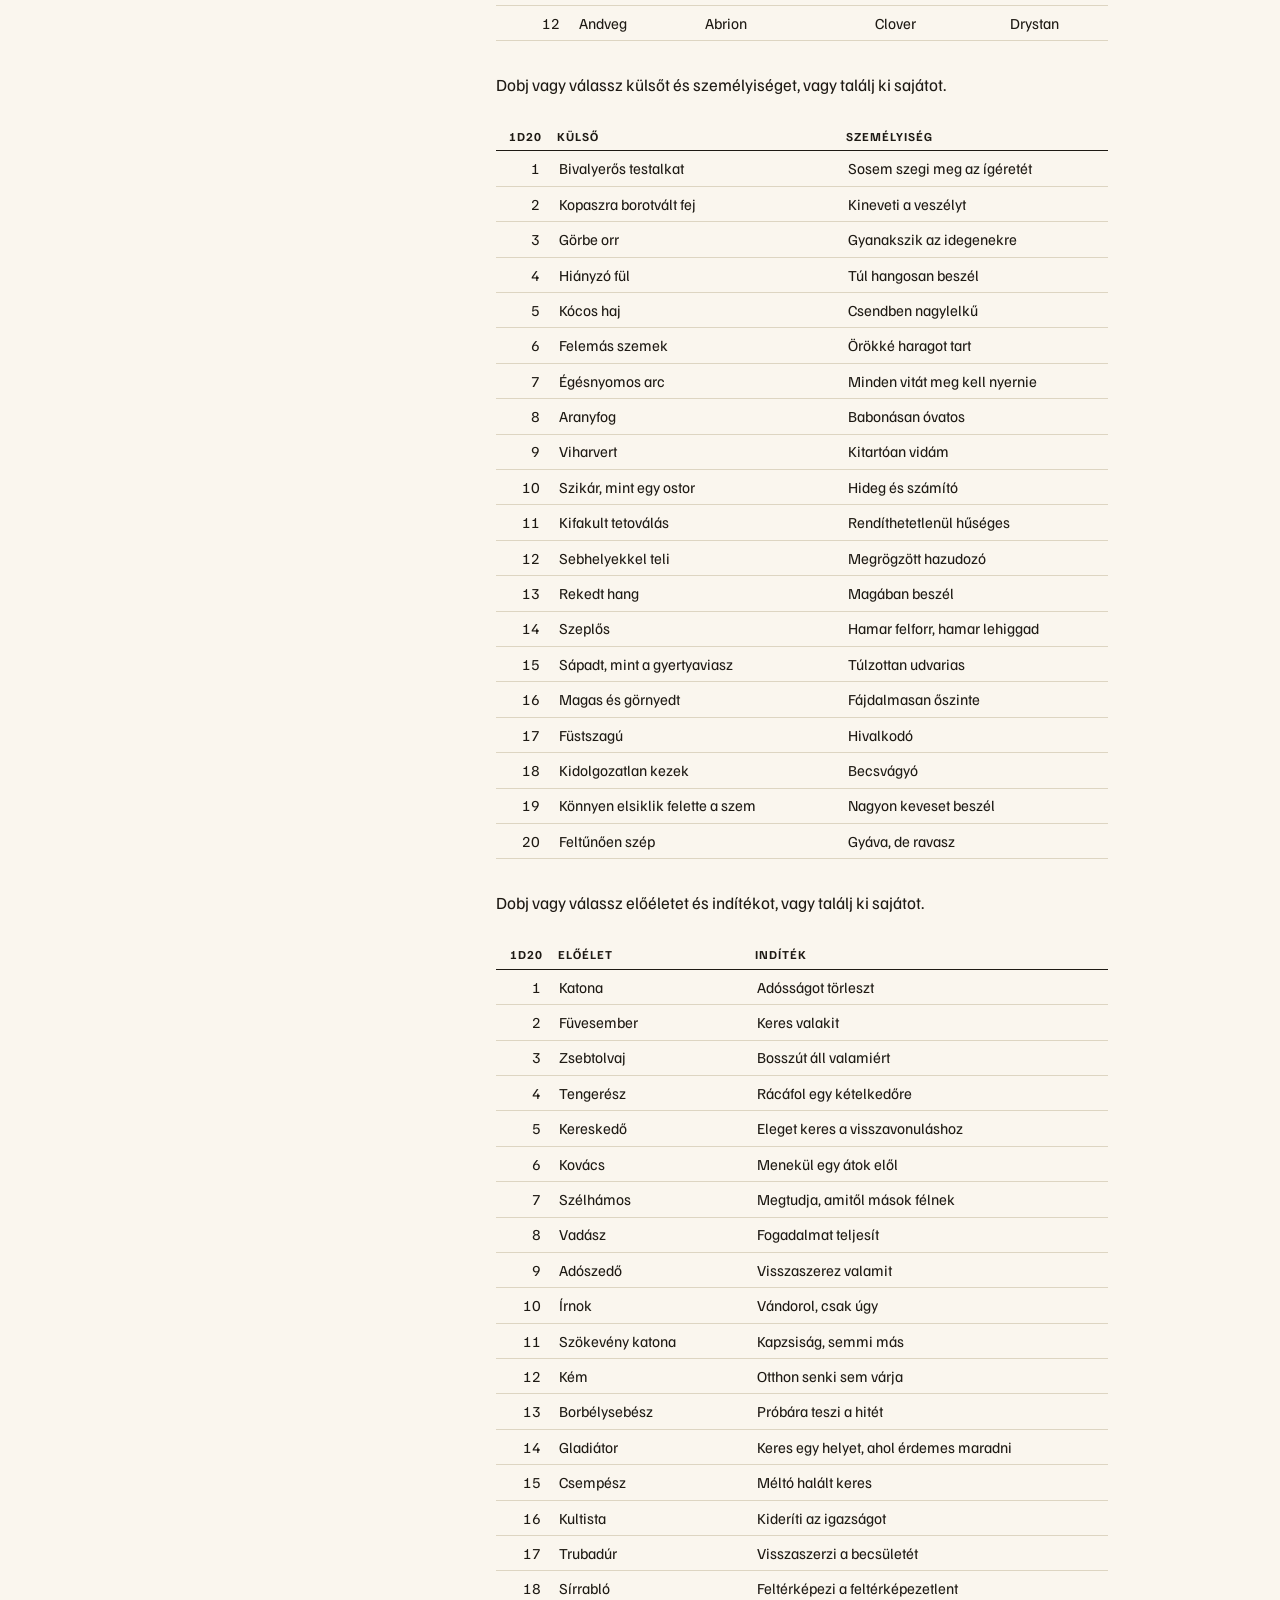
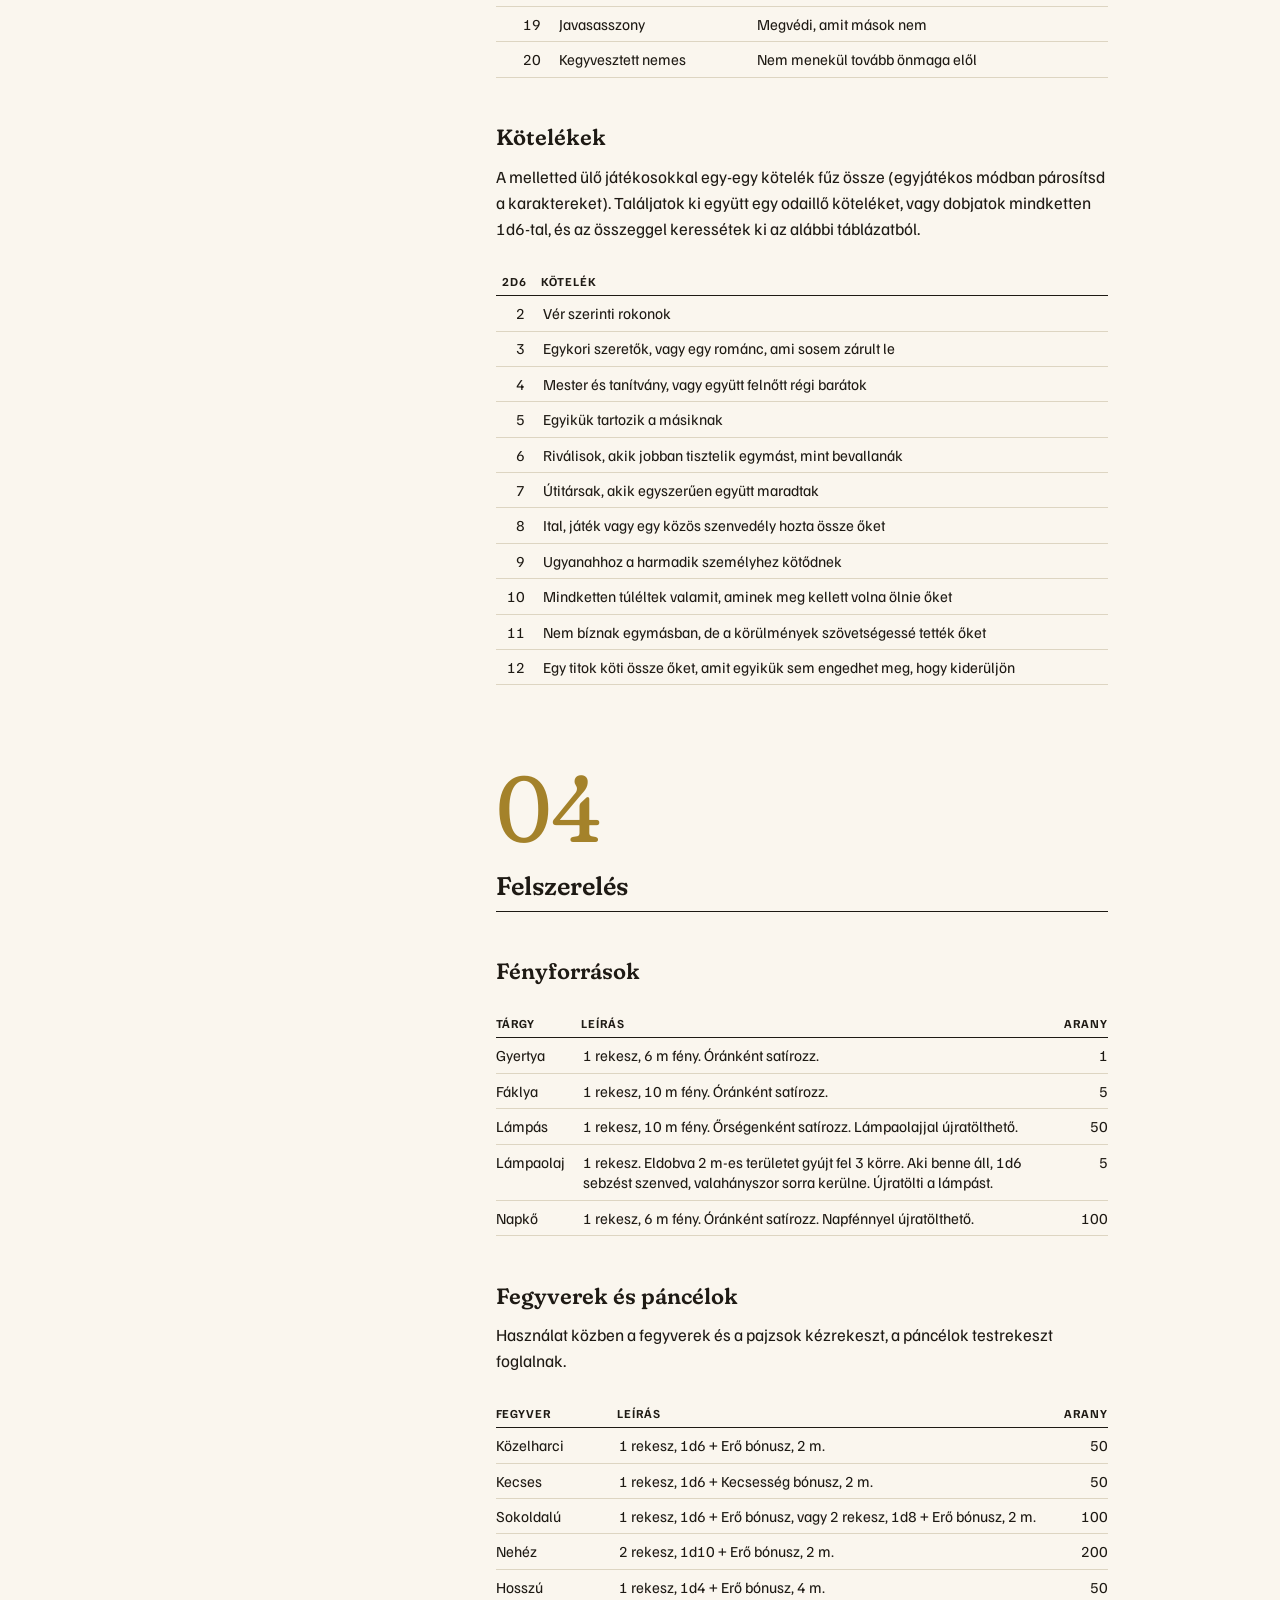
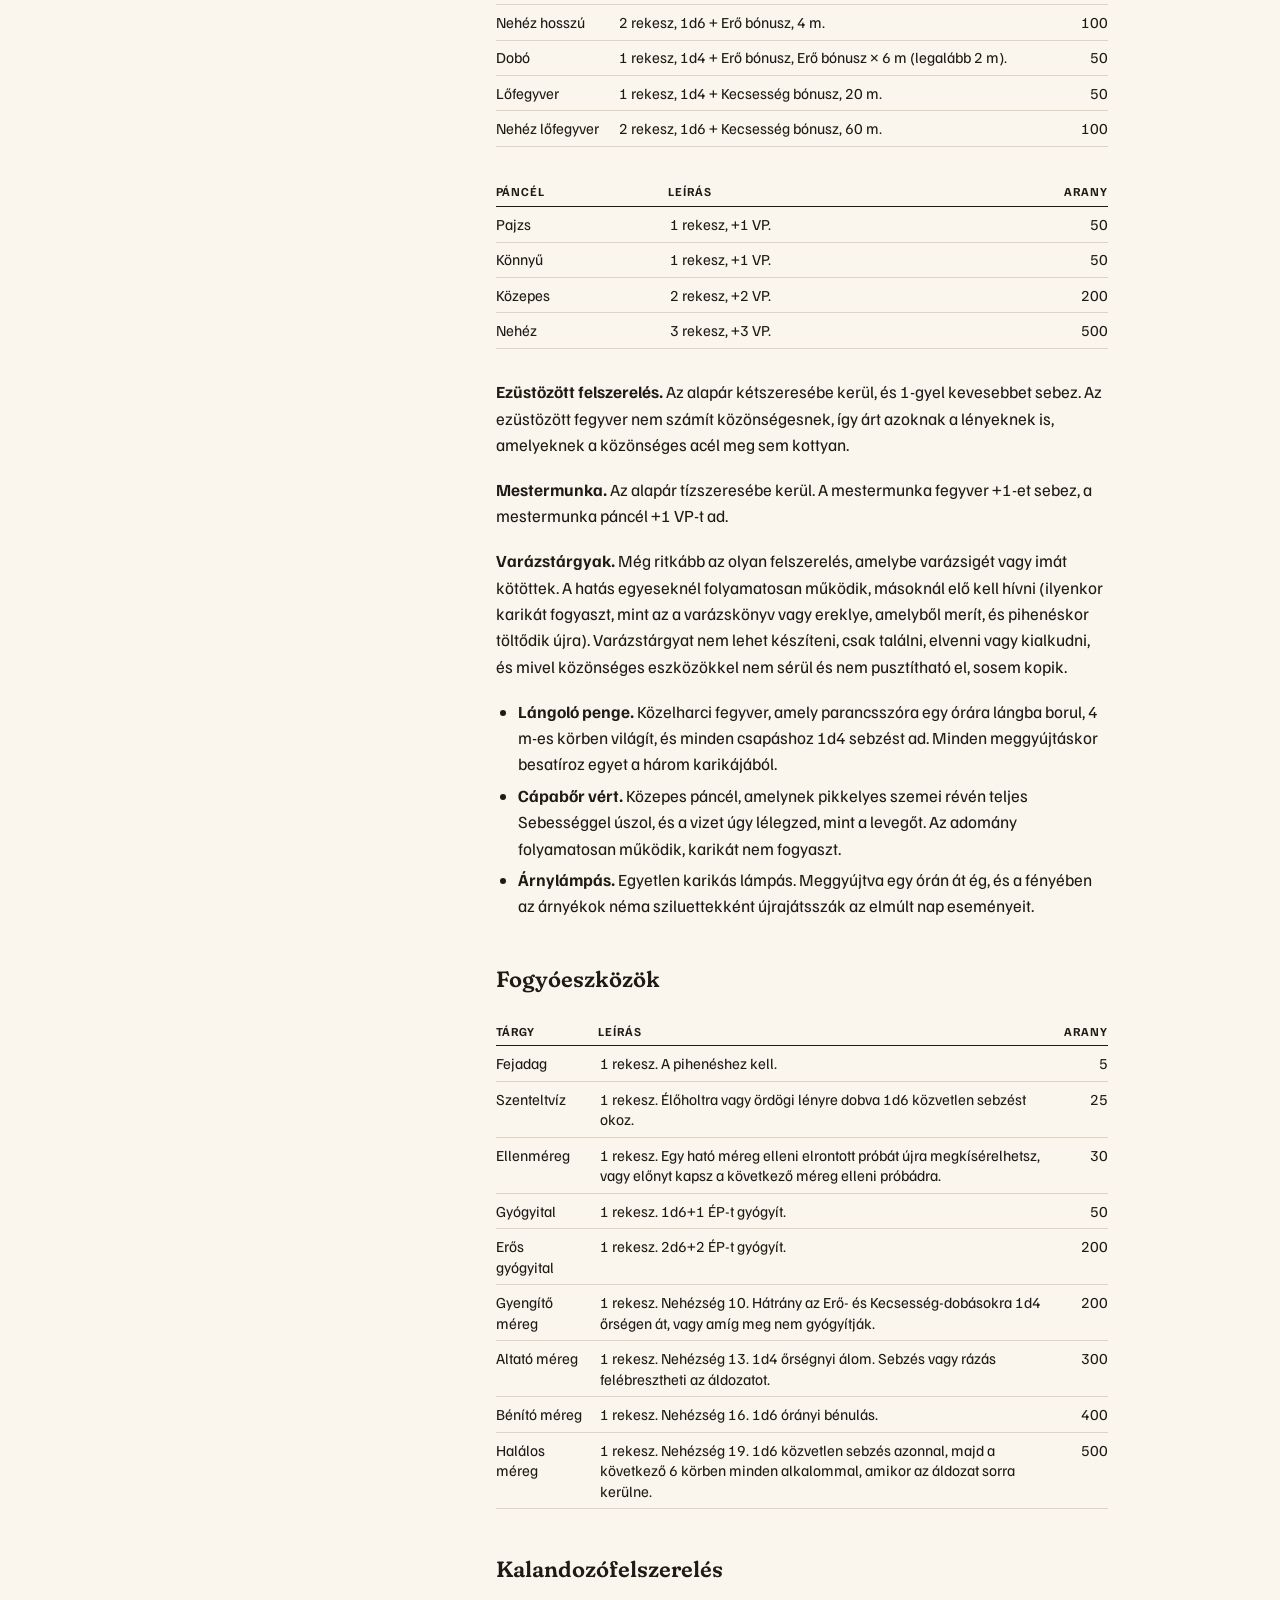
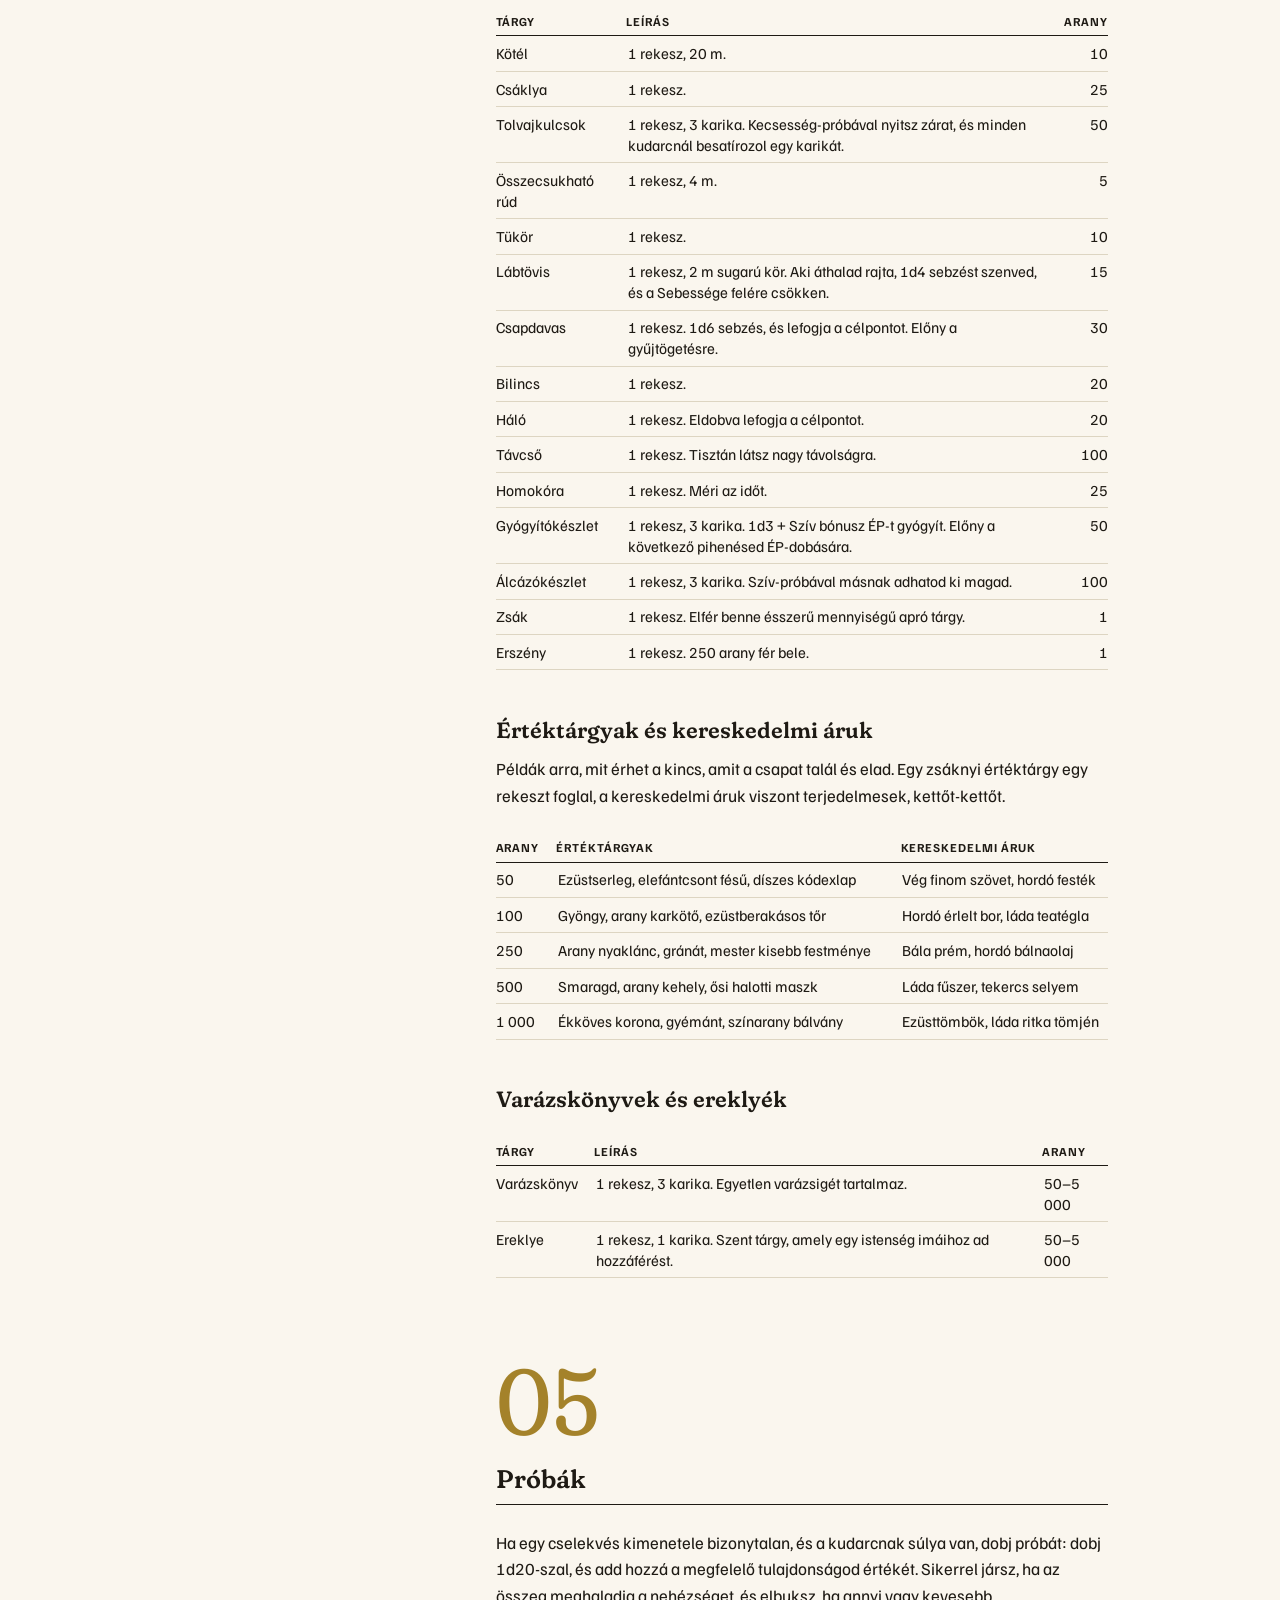
==== commit 28c9d970: "Update Discord links and improve text clarity" ====
--- a/hu/index.html
+++ b/hu/index.html
@@ -43,8 +43,8 @@
       <h1>Old Gold</h1>
       <p class="deck">Az Old Gold egy asztali szerepjáték tele merész felfedezésekkel, leleményes megoldásokkal és pörgős, taktikus csatákkal, amelyben olyan kalandozókat irányítasz, akik elég bátrak (vagy bolondok), hogy romok és szörnyek járta rengetegek mélyére merészkedjenek az ott várakozó régi aranyért. Remélem Te is annyi örömöt lelsz majd benne, mint én.</p>
       <p class="actions">
-        <a class="primary" href="#rules">Szabálykönyv olvasása</a>
-        <a href="https://discord.gg/WssHvFgUZ" target="_blank" rel="noopener">Discord</a>
+        <a class="primary" href="#rules">Szabálykönyv</a>
+        <a href="https://discord.gg/DE898XYqj" target="_blank" rel="noopener">Discord</a>
         <a href="https://tinyravenpress.itch.io/old-gold/" target="_blank" rel="noopener">itch.io</a>
       </p>
       <p class="note">A teljes szabálykönyv ingyen olvasható online. Ha támogatnád, töltsd le a karakterlapot az itch.io-n, és fizess annyit, amennyit szeretnél.</p>
@@ -71,7 +71,7 @@
 <p class="rule"><strong>Egy jó Játékvezető.</strong> Semleges döntőbíró vagy. Ha egy helyzetre nem terjednek ki a szabályok, józan ésszel alkotsz egyet. Hagyod, hogy a történet a játékosok tetteiből bontakozzon ki, és hagyod, hogy a kockák úgy essenek ahogy esnek. Te vagy a játékosok szeme, füle és orra. Előre jelzed a veszélyt és megjutalmazod az okos ötleteket.</p>
 <p class="rule"><strong>Egy jó játékos.</strong> Sokat kérdezel, jegyzetelsz, térképet rajzolsz. Azt is megkérdezed, te mit tennél, nemcsak azt, hogy a karaktered mit tenne. Együtt tervezel és dolgozol a csapatoddal. A győzelemért játszol, de készen állsz a vereségre.</p>
 <h3 id="what-you-need"><span class="num">1.1</span><span class="t">Mire lesz szükséged</span></h3>
-<p>Legalább egy kockakészletre (d4, d6, d8, d10, d12, d20), papírra, ceruzára és 50×15 mm-es öntapadós cetlikre a felszerelésednek. A karakterlapot az <a href="https://tinyravenpress.itch.io/old-gold/" target="_blank" rel="noopener">itch.io</a> oldalról töltheted le, és csatlakozhatsz a <a href="https://discord.gg/WssHvFgUZ" target="_blank" rel="noopener">Discord</a> szerverünkhöz is.</p>
+<p>Legalább egy kockakészletre (d4, d6, d8, d10, d12, d20), papírra, ceruzára és 50×15 mm-es öntapadós cetlikre a felszerelésednek. A karakterlapot az <a href="https://tinyravenpress.itch.io/old-gold/" target="_blank" rel="noopener">itch.io</a> oldalról töltheted le, és csatlakozhatsz a <a href="https://discord.gg/DE898XYqj" target="_blank" rel="noopener">Discord</a> szerverünkhöz is.</p>
 <h3 id="game-notations"><span class="num">1.2</span><span class="t">Jelölések</span></h3>
 <p>Néhány hasznos fogalom:</p>
 <ul>
@@ -2331,7 +2331,7 @@
     <p>
       <span>CC BY 4.0 licenc alatt</span>
       <a href="mailto:team@tinyravenpress.com">team@tinyravenpress.com</a>
-      <a href="https://discord.gg/WssHvFgUZ" target="_blank" rel="noopener">Discord</a>
+      <a href="https://discord.gg/DE898XYqj" target="_blank" rel="noopener">Discord</a>
       <a href="https://tinyravenpress.itch.io/old-gold/" target="_blank" rel="noopener">itch.io</a>
     </p>
   </footer>
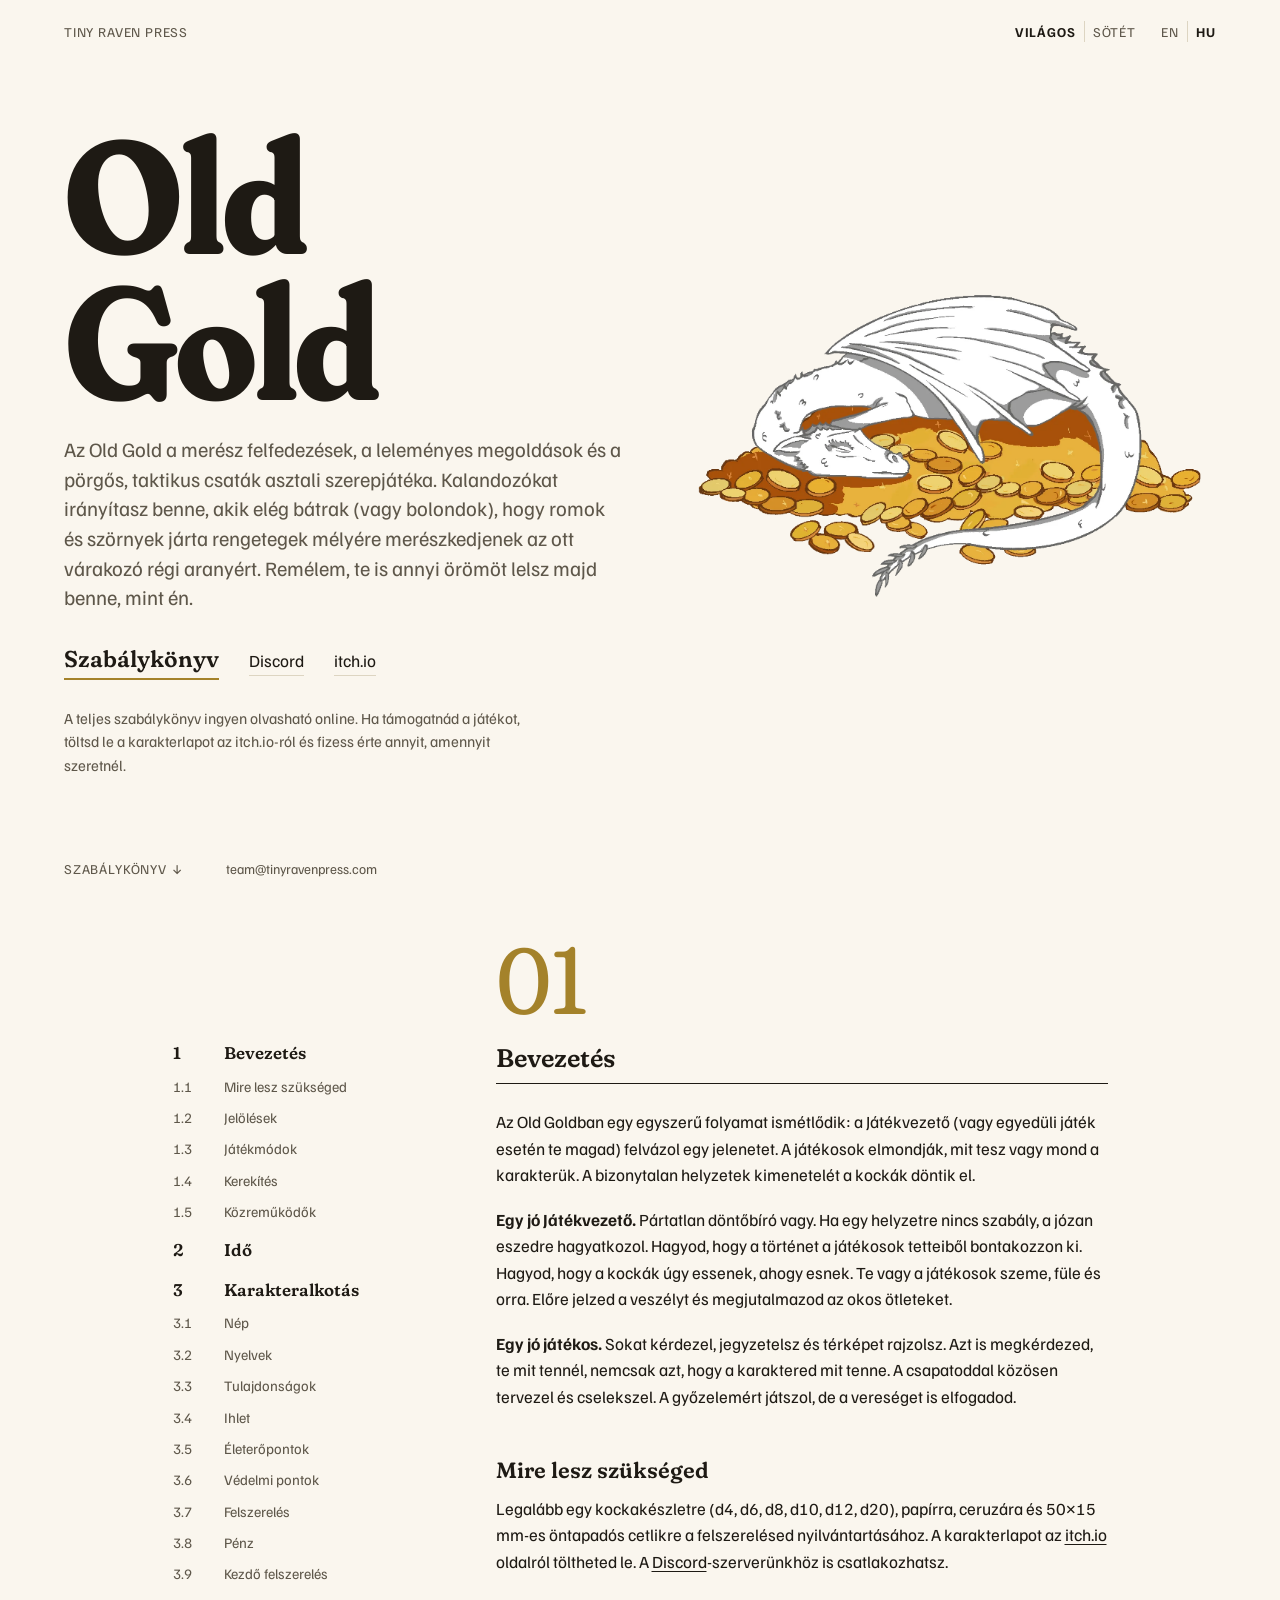
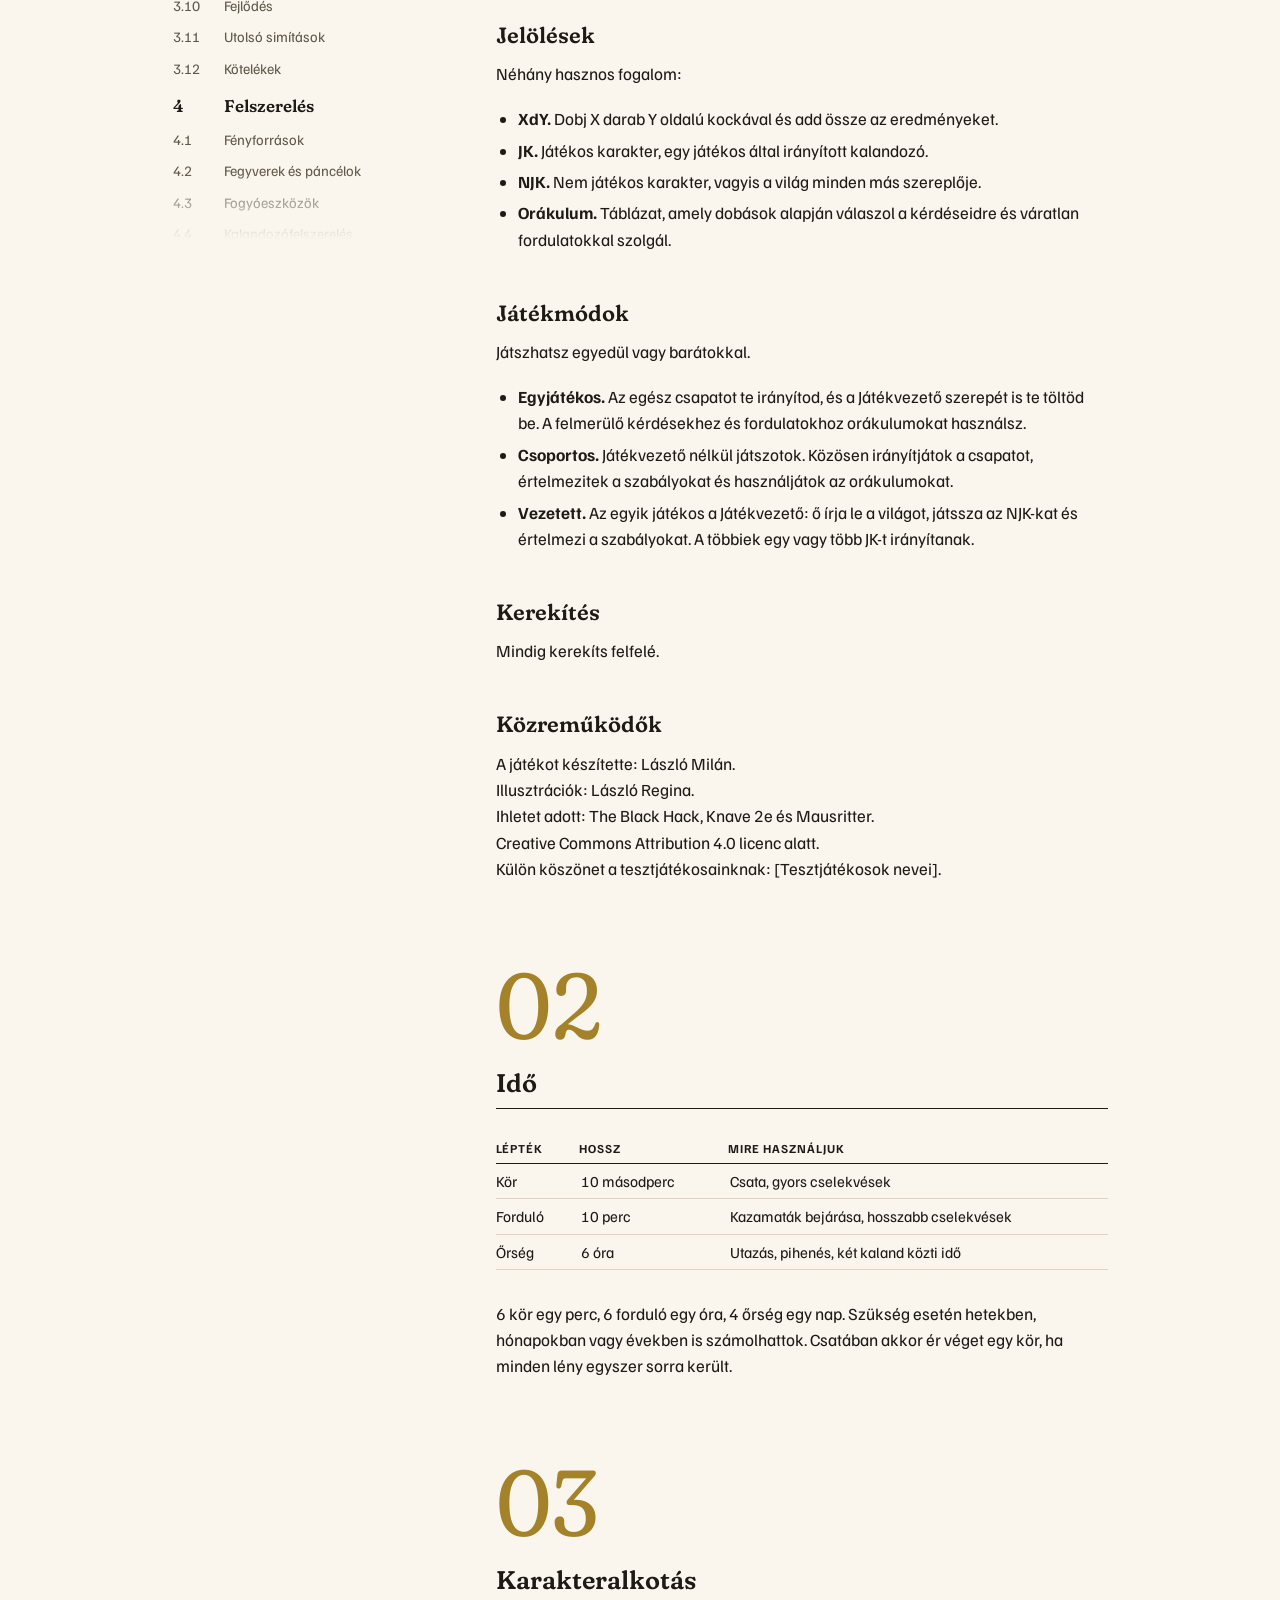
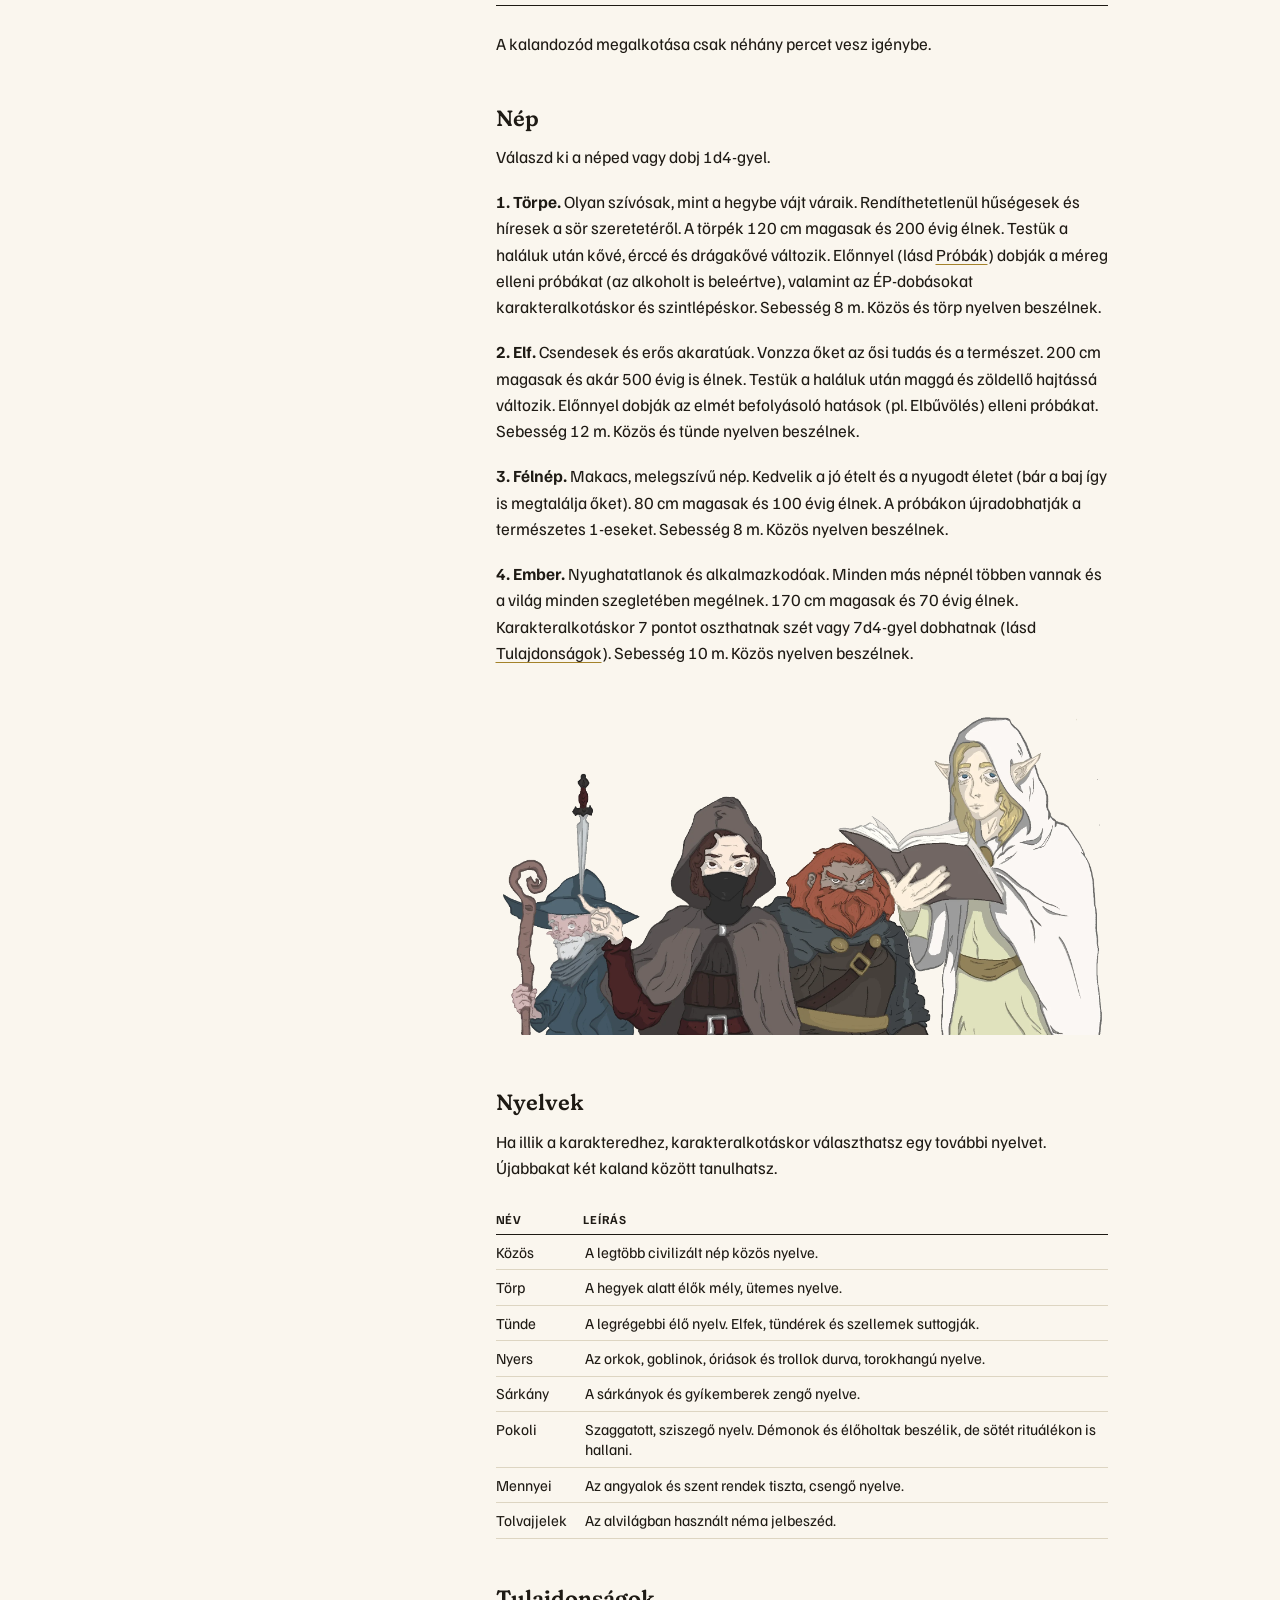
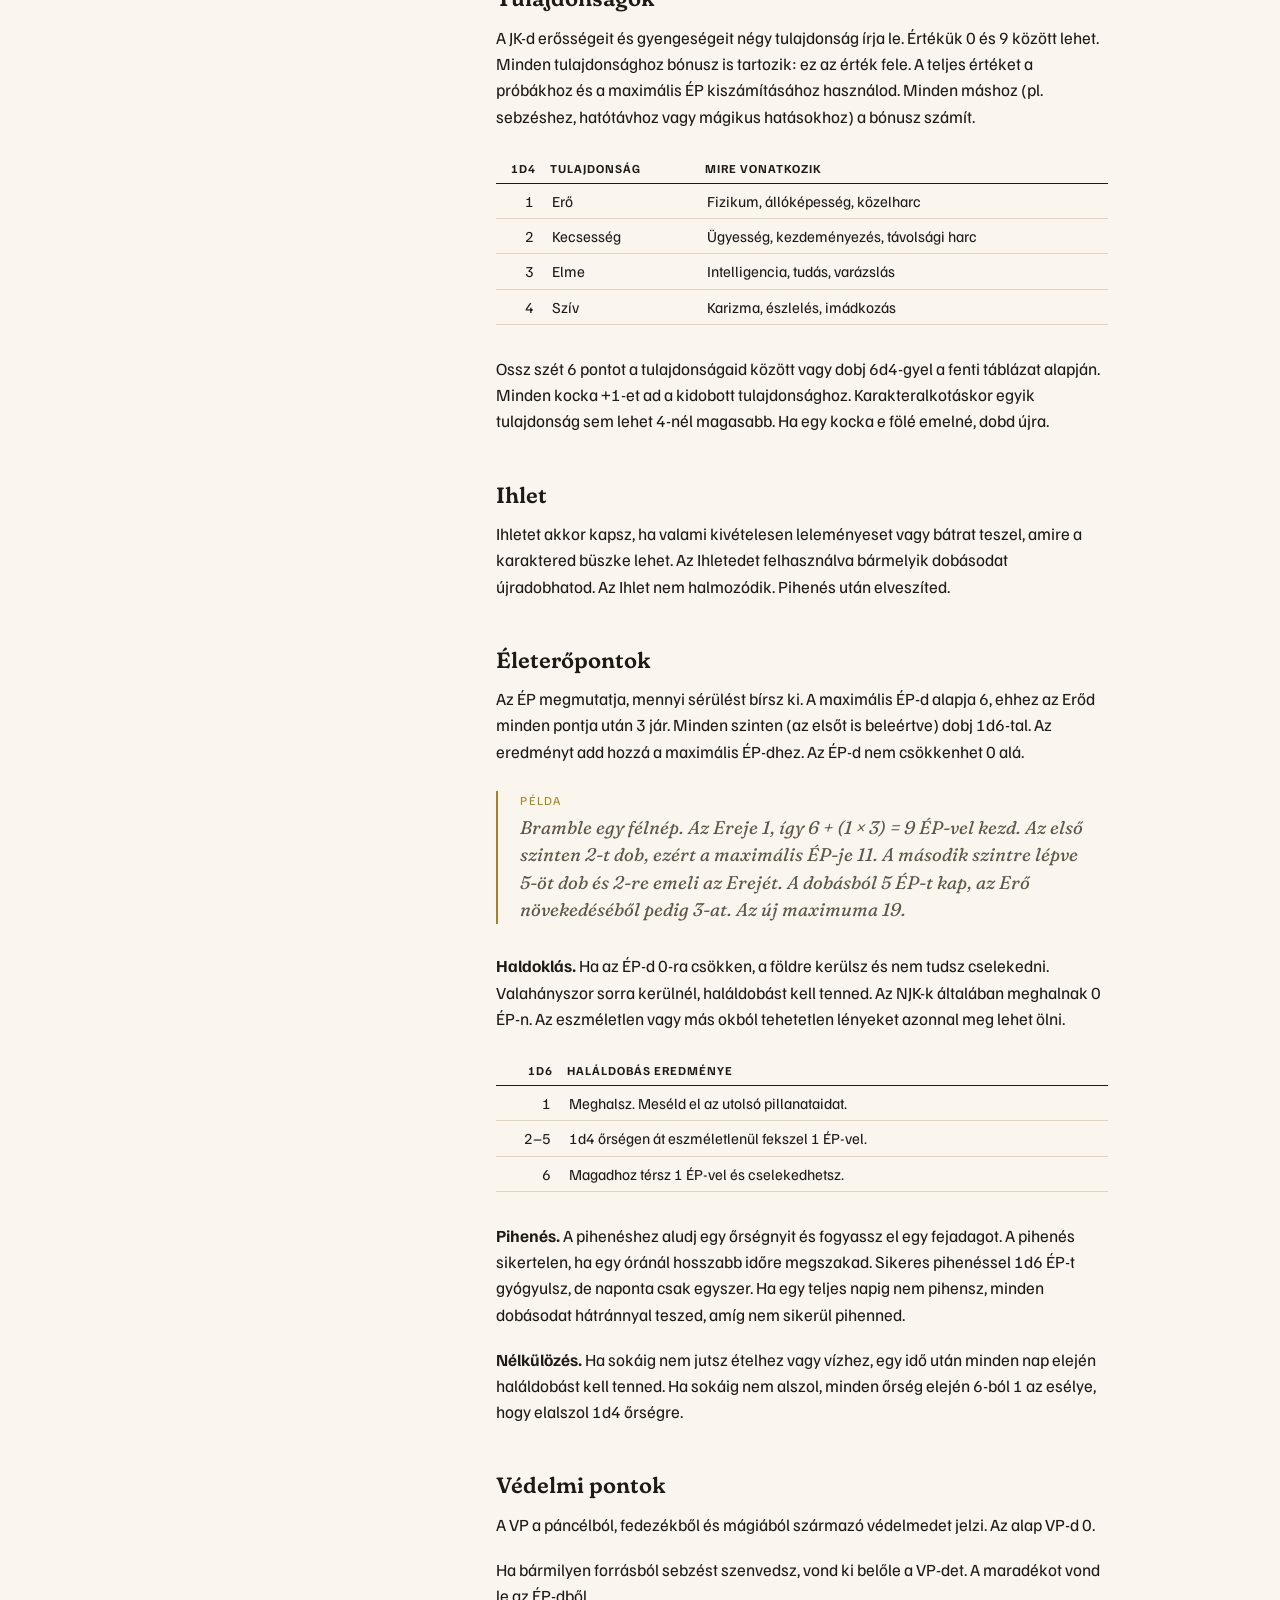
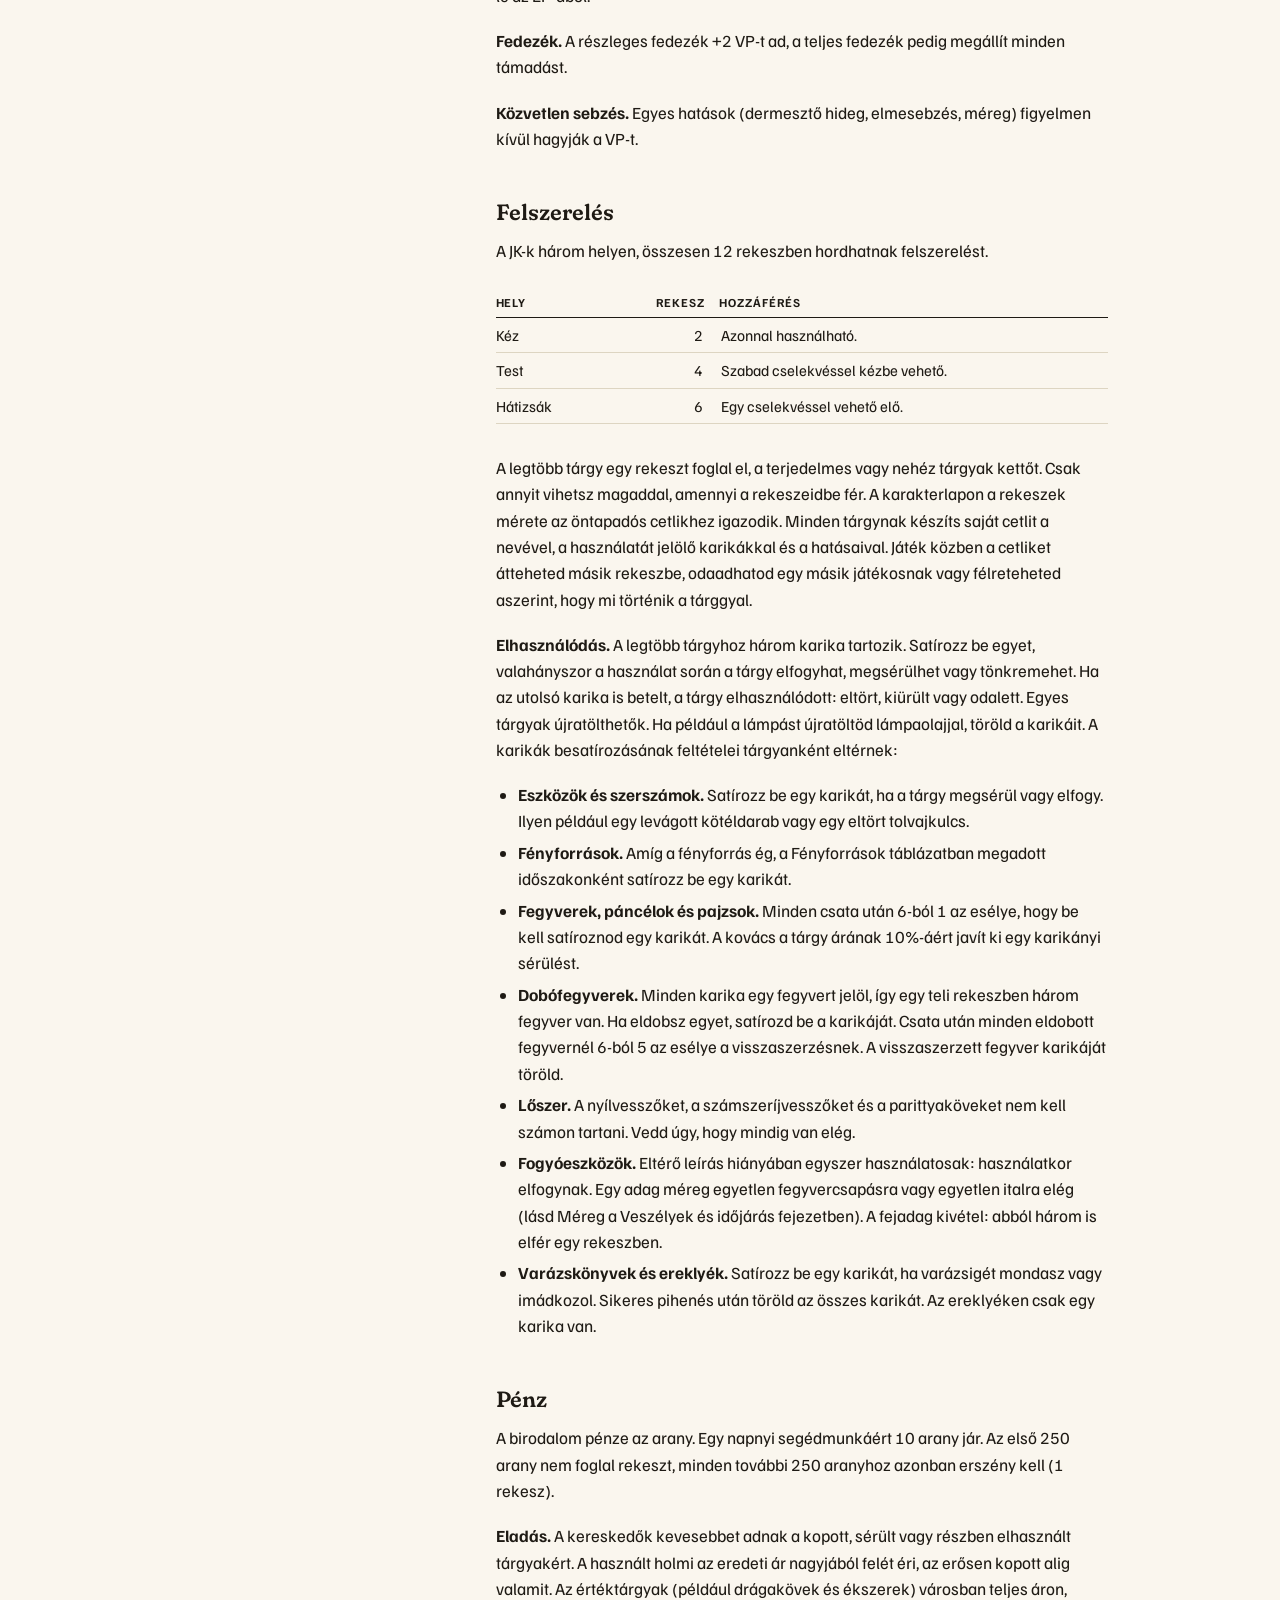
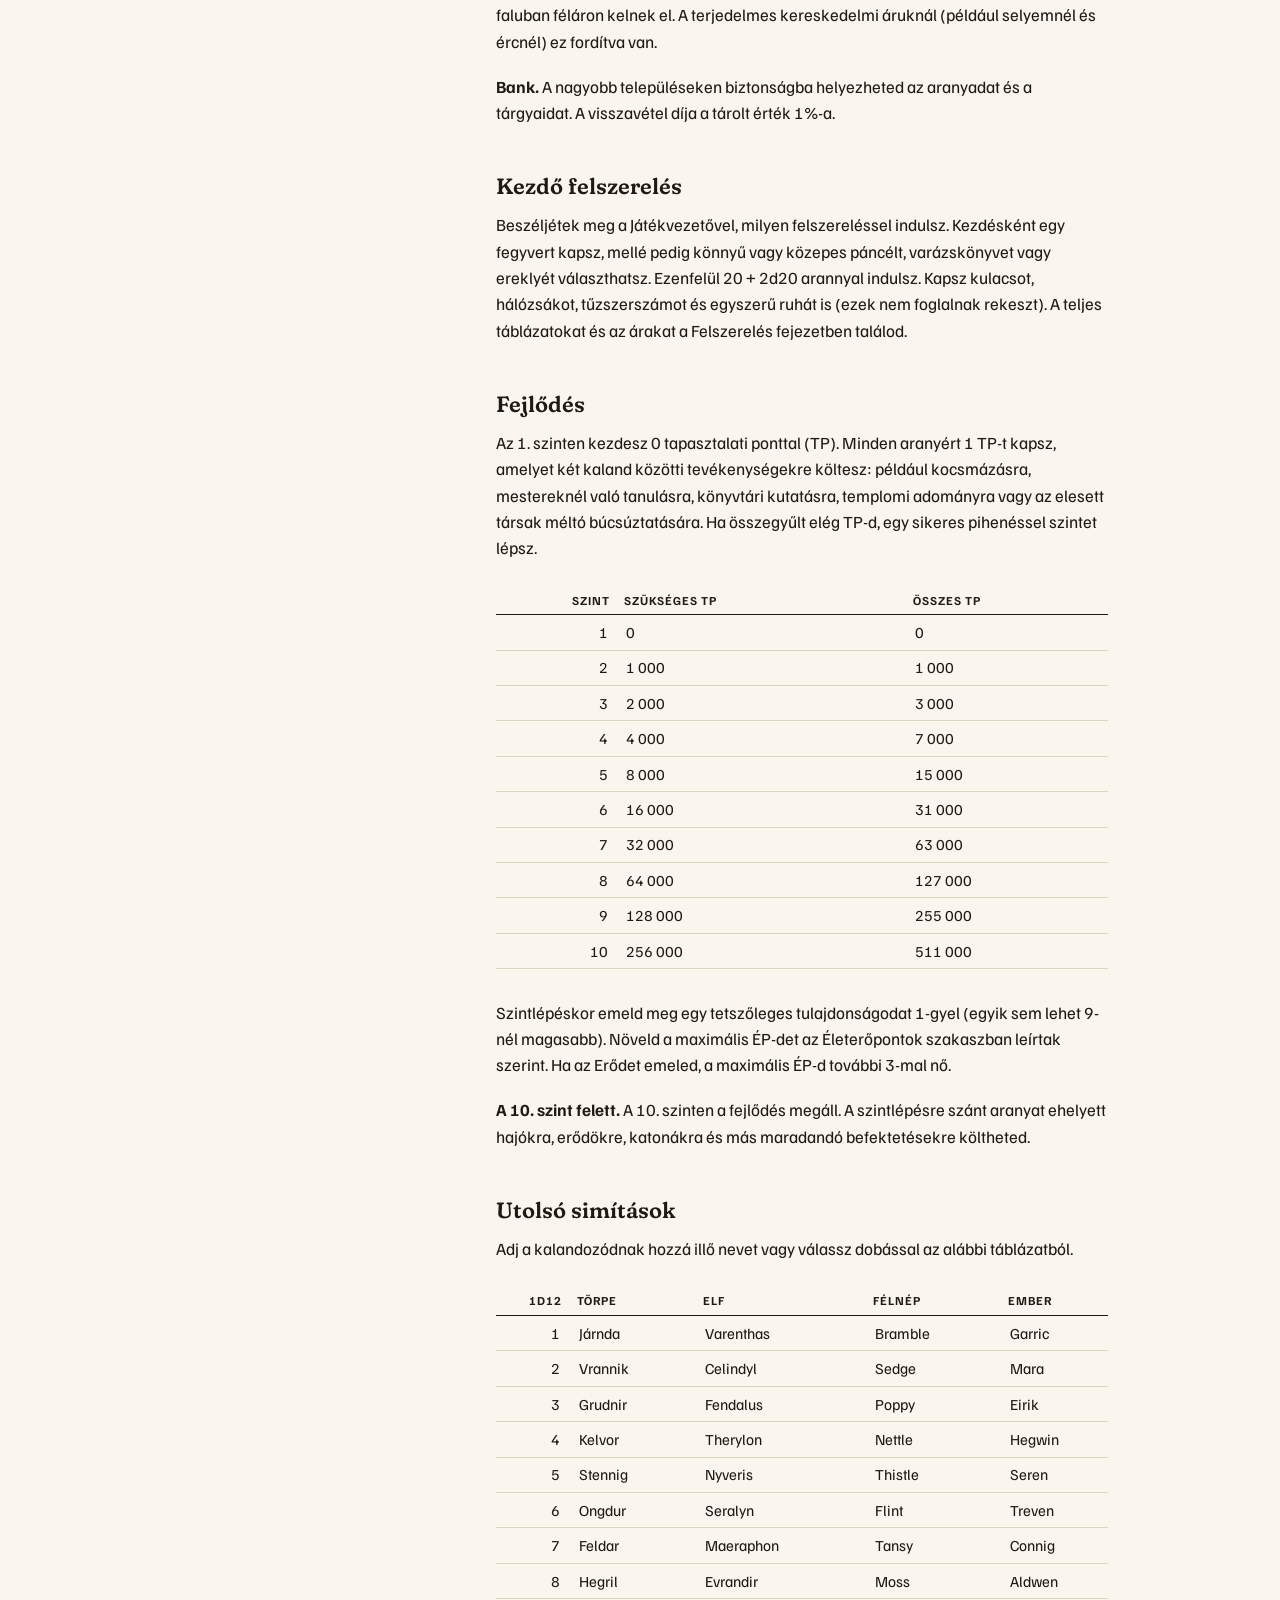
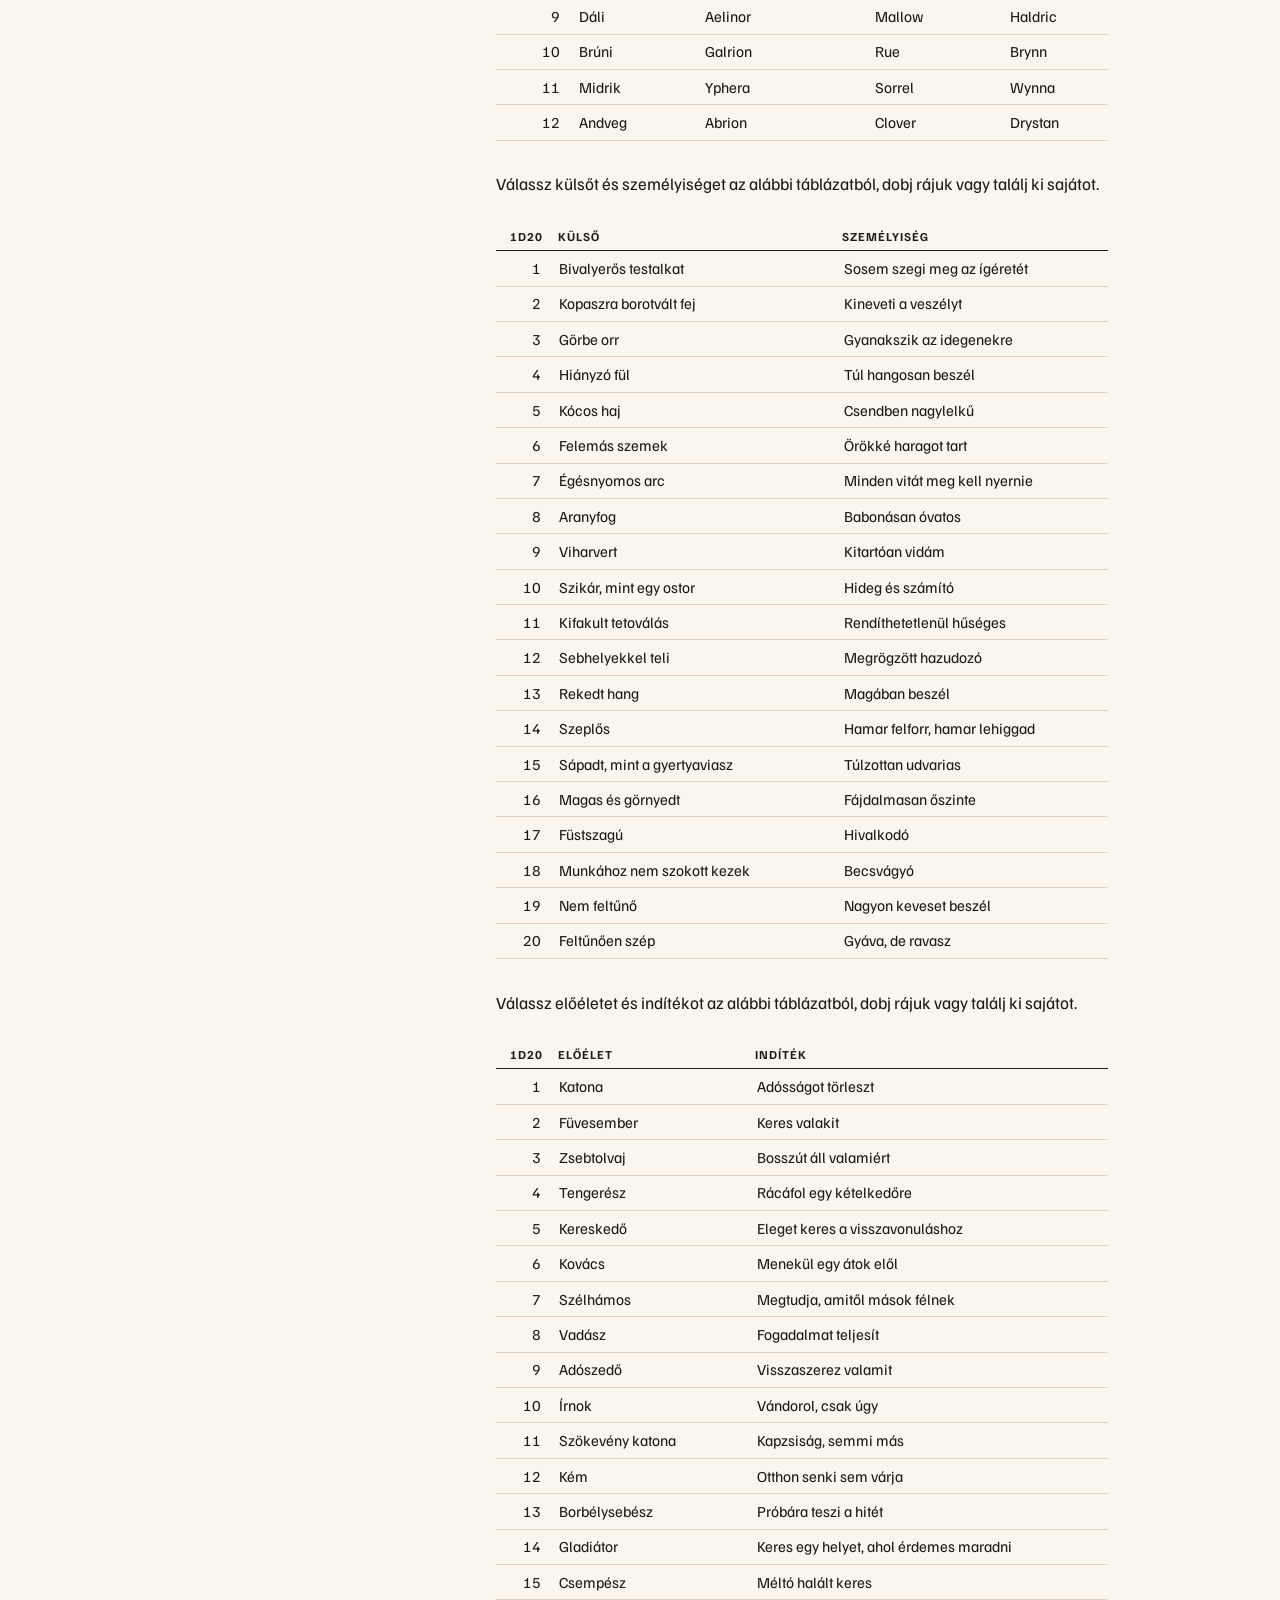
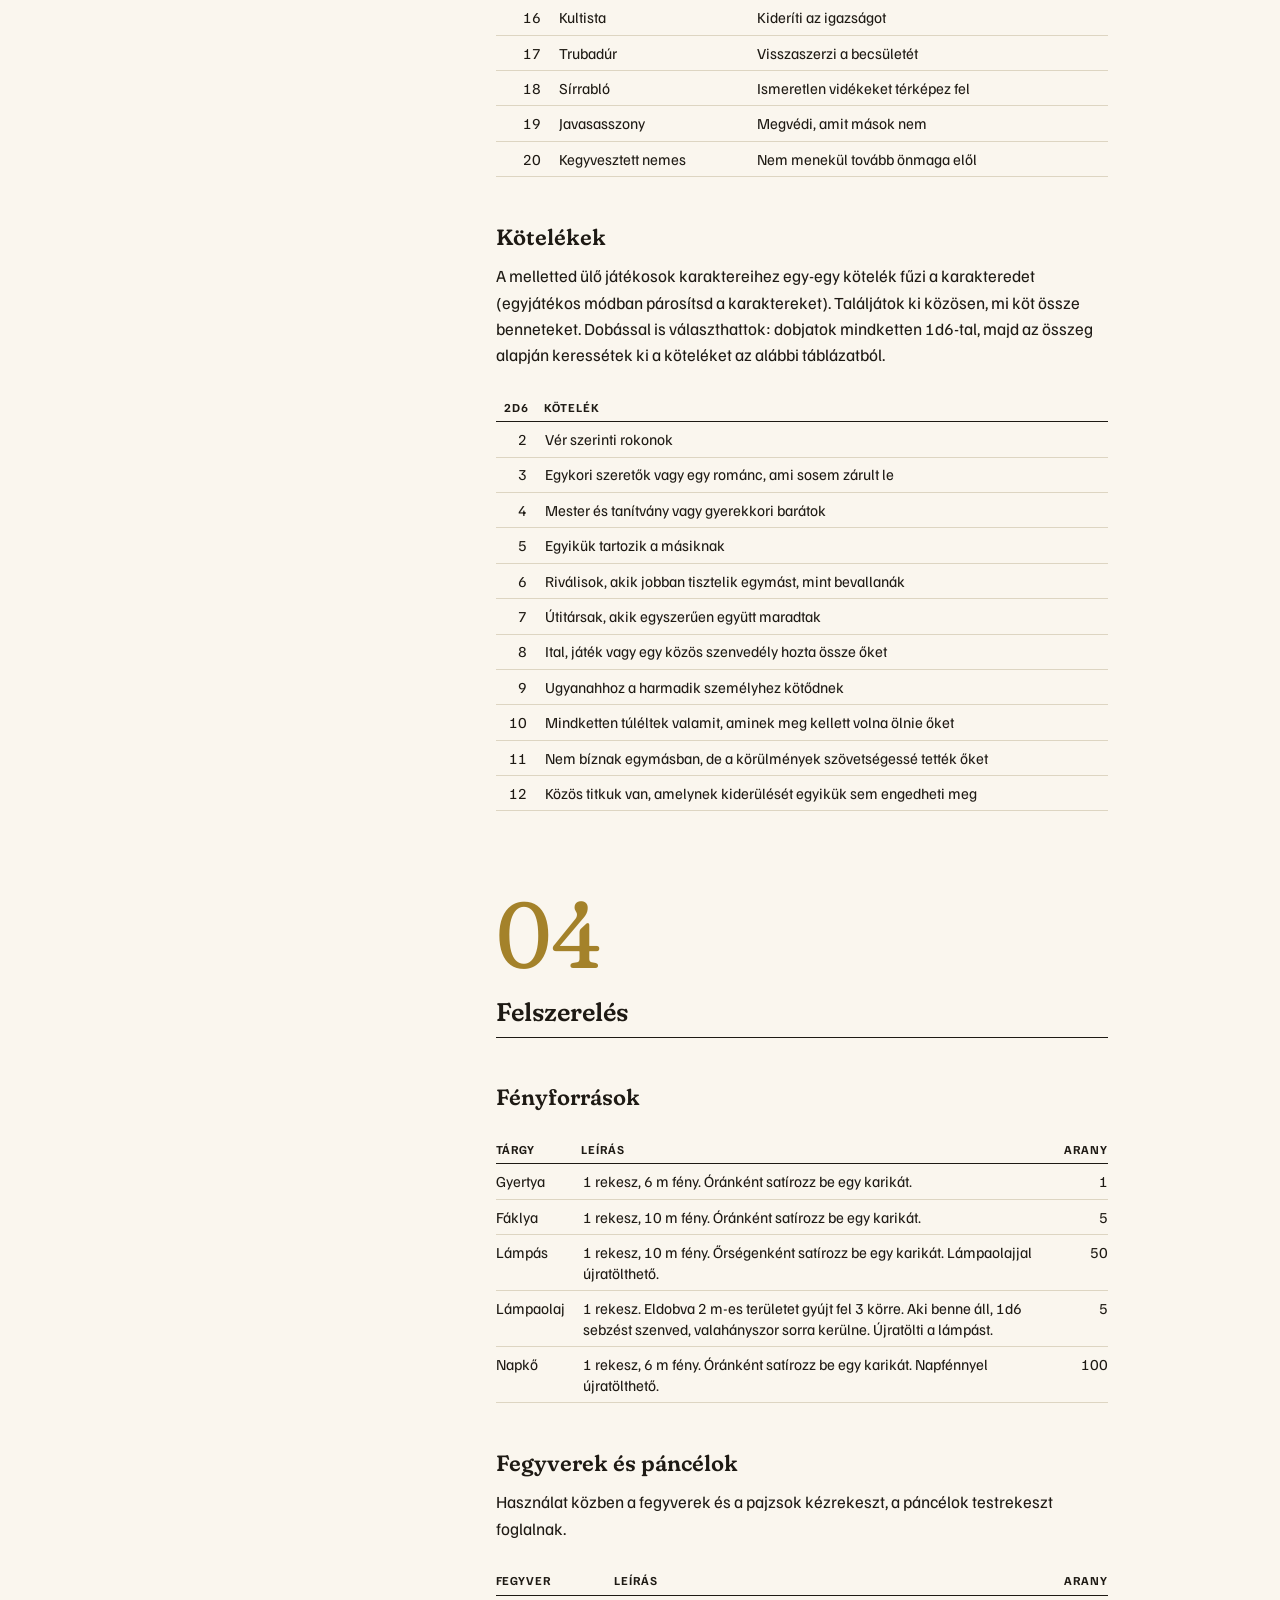
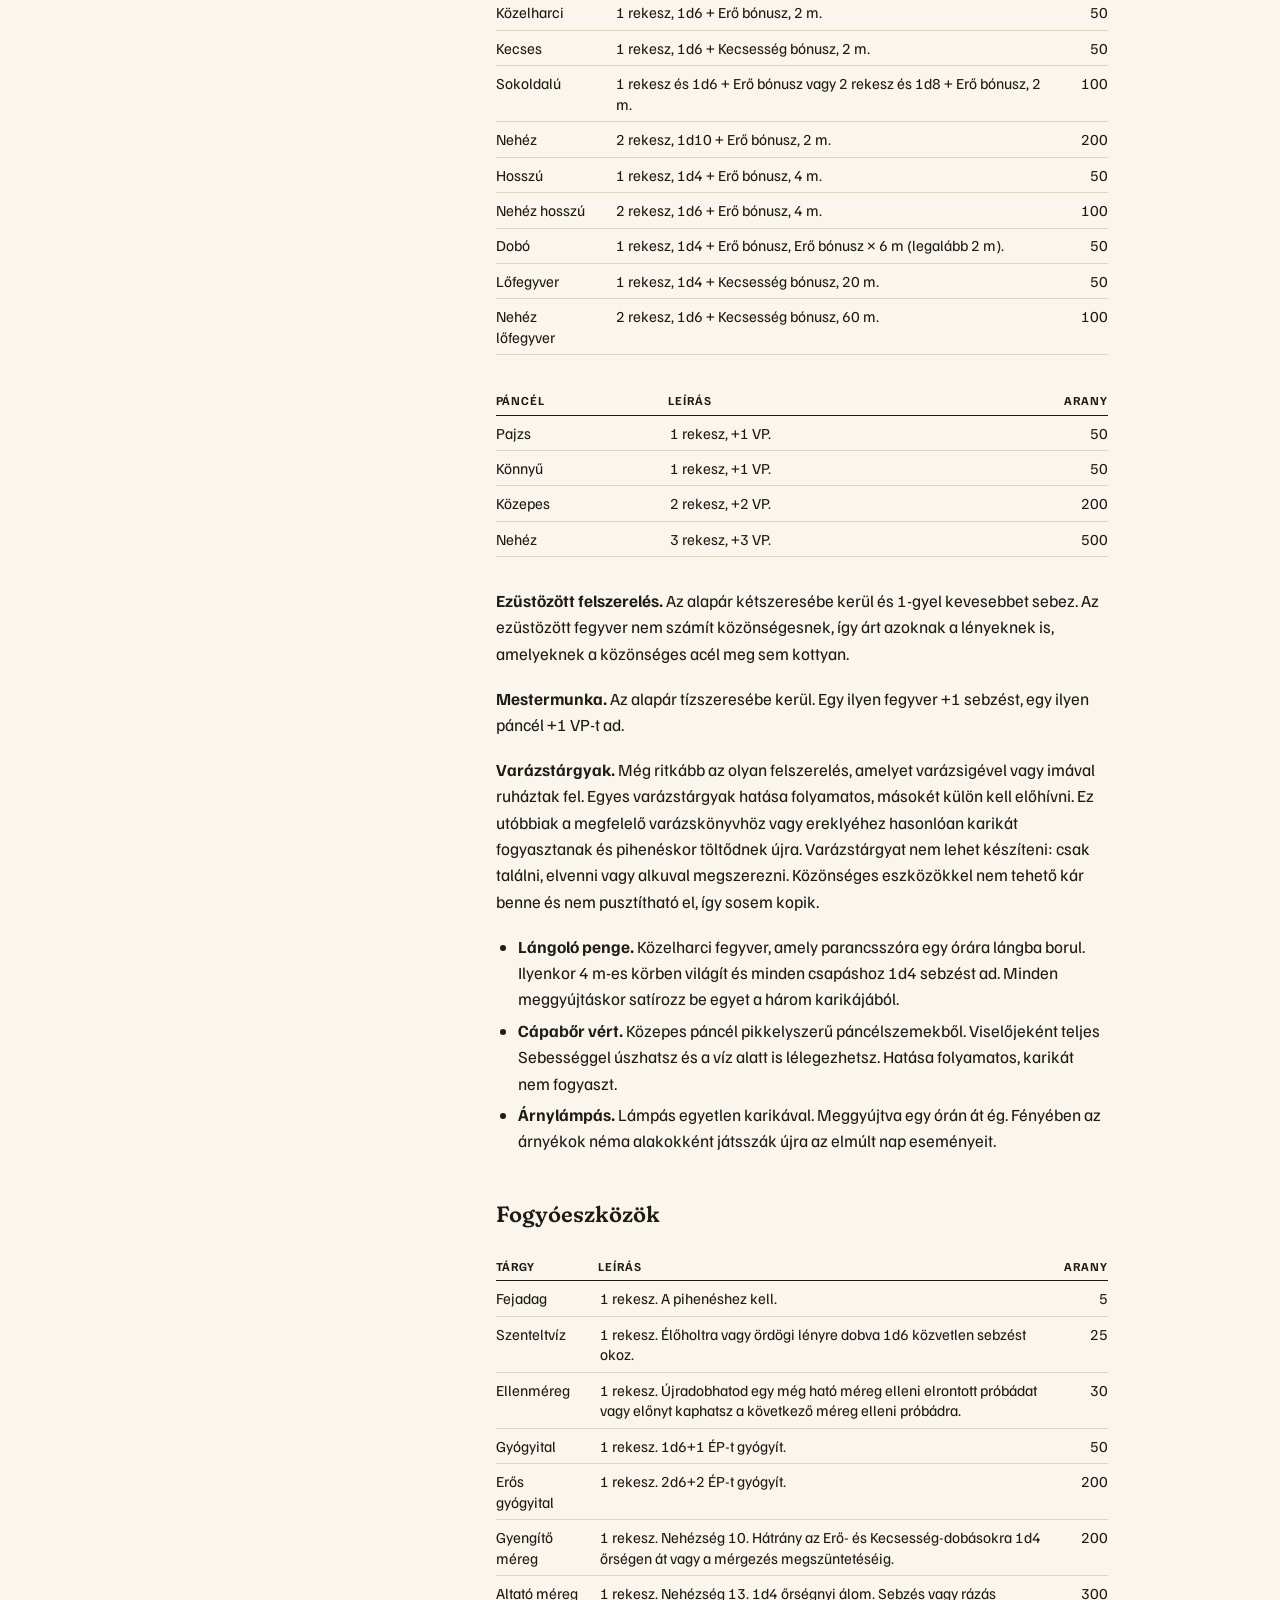
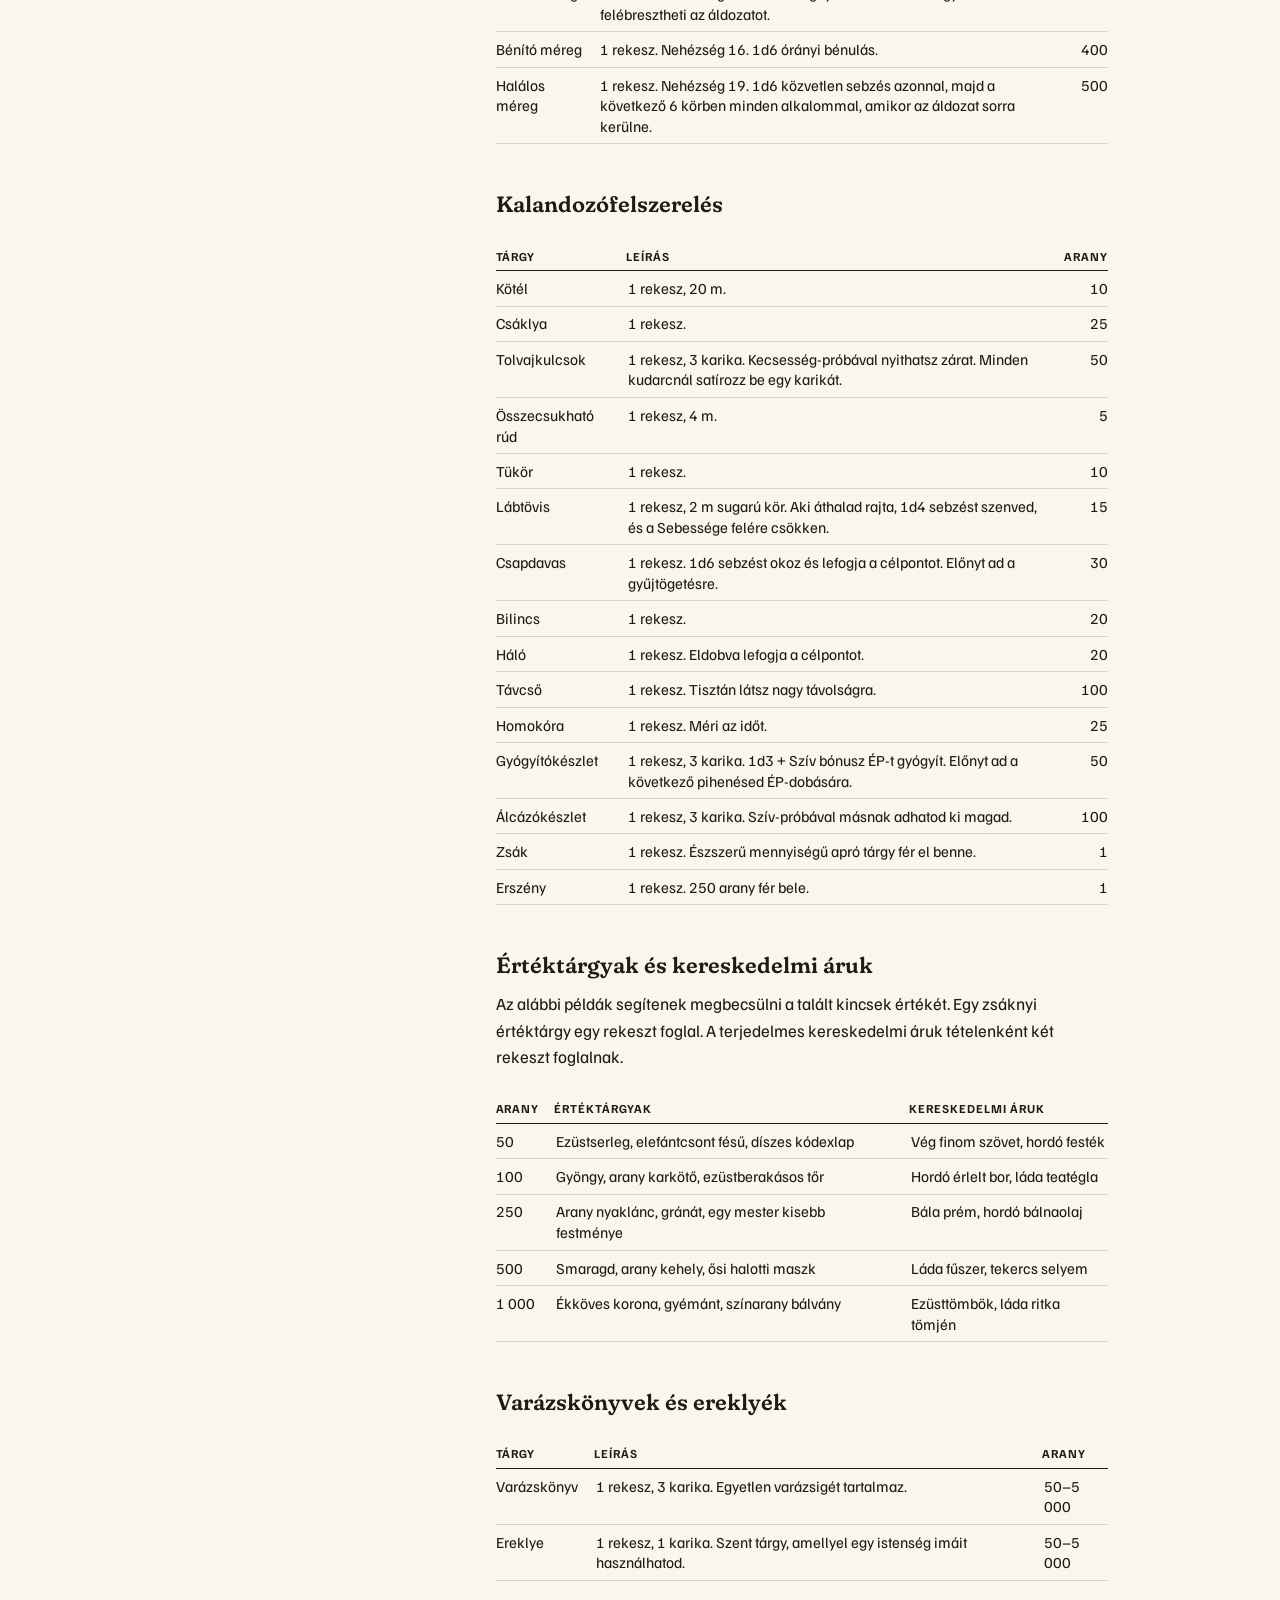
==== commit cf8d83c6: "Rewrite hungarian translation" ====
--- a/hu/index.html
+++ b/hu/index.html
@@ -41,13 +41,13 @@
   <div class="cover-main">
     <div class="cover-text">
       <h1>Old Gold</h1>
-      <p class="deck">Az Old Gold egy asztali szerepjáték tele merész felfedezésekkel, leleményes megoldásokkal és pörgős, taktikus csatákkal, amelyben olyan kalandozókat irányítasz, akik elég bátrak (vagy bolondok), hogy romok és szörnyek járta rengetegek mélyére merészkedjenek az ott várakozó régi aranyért. Remélem Te is annyi örömöt lelsz majd benne, mint én.</p>
+      <p class="deck">Az Old Gold a merész felfedezések, a leleményes megoldások és a pörgős, taktikus csaták asztali szerepjátéka. Kalandozókat irányítasz benne, akik elég bátrak (vagy bolondok), hogy romok és szörnyek járta rengetegek mélyére merészkedjenek az ott várakozó régi aranyért. Remélem, te is annyi örömöt lelsz majd benne, mint én.</p>
       <p class="actions">
         <a class="primary" href="#rules">Szabálykönyv</a>
         <a href="https://discord.gg/DE898XYqj" target="_blank" rel="noopener">Discord</a>
         <a href="https://tinyravenpress.itch.io/old-gold/" target="_blank" rel="noopener">itch.io</a>
       </p>
-      <p class="note">A teljes szabálykönyv ingyen olvasható online. Ha támogatnád, töltsd le a karakterlapot az itch.io-n, és fizess annyit, amennyit szeretnél.</p>
+      <p class="note">A teljes szabálykönyv ingyen olvasható online. Ha támogatnád a játékot, töltsd le a karakterlapot az itch.io-ról és fizess érte annyit, amennyit szeretnél.</p>
     </div>
     <figure class="cover-art">
       <picture>
@@ -63,29 +63,29 @@
 </header>
 
 <div class="reading">
-  <nav class="index" aria-label="Tartalom"><ol class="toc"><li class="ch"><a href="#introduction"><span class="n">1</span><span class="t">Bevezetés</span></a><ol><li><a href="#what-you-need"><span class="n">1.1</span><span class="t">Mire lesz szükséged</span></a></li><li><a href="#game-notations"><span class="n">1.2</span><span class="t">Jelölések</span></a></li><li><a href="#modes-of-play"><span class="n">1.3</span><span class="t">Játékmódok</span></a></li><li><a href="#rounding"><span class="n">1.4</span><span class="t">Kerekítés</span></a></li><li><a href="#credits"><span class="n">1.5</span><span class="t">Közreműködők</span></a></li></ol></li><li class="ch"><a href="#time"><span class="n">2</span><span class="t">Idő</span></a></li><li class="ch"><a href="#character-creation"><span class="n">3</span><span class="t">Karakteralkotás</span></a><ol><li><a href="#ancestry"><span class="n">3.1</span><span class="t">Nép</span></a></li><li><a href="#languages"><span class="n">3.2</span><span class="t">Nyelvek</span></a></li><li><a href="#attributes"><span class="n">3.3</span><span class="t">Tulajdonságok</span></a></li><li><a href="#inspiration"><span class="n">3.4</span><span class="t">Ihlet</span></a></li><li><a href="#health-points"><span class="n">3.5</span><span class="t">Életerő pontok</span></a></li><li><a href="#defense-points"><span class="n">3.6</span><span class="t">Védelmi pontok</span></a></li><li><a href="#inventory"><span class="n">3.7</span><span class="t">Felszerelés</span></a></li><li><a href="#coinage"><span class="n">3.8</span><span class="t">Pénz</span></a></li><li><a href="#starting-equipment"><span class="n">3.9</span><span class="t">Kezdő felszerelés</span></a></li><li><a href="#advancement"><span class="n">3.10</span><span class="t">Fejlődés</span></a></li><li><a href="#finishing-touches"><span class="n">3.11</span><span class="t">Utolsó simítások</span></a></li><li><a href="#bonds"><span class="n">3.12</span><span class="t">Kötelékek</span></a></li></ol></li><li class="ch"><a href="#equipment"><span class="n">4</span><span class="t">Felszerelés</span></a><ol><li><a href="#light-sources"><span class="n">4.1</span><span class="t">Fényforrások</span></a></li><li><a href="#weapons-armor"><span class="n">4.2</span><span class="t">Fegyverek és páncélok</span></a></li><li><a href="#consumables"><span class="n">4.3</span><span class="t">Fogyóeszközök</span></a></li><li><a href="#adventuring-gear"><span class="n">4.4</span><span class="t">Kalandozófelszerelés</span></a></li><li><a href="#valuables-trade-goods"><span class="n">4.5</span><span class="t">Értéktárgyak és kereskedelmi áruk</span></a></li><li><a href="#spellbooks-relics"><span class="n">4.6</span><span class="t">Varázskönyvek és ereklyék</span></a></li></ol></li><li class="ch"><a href="#challenges"><span class="n">5</span><span class="t">Próbák</span></a></li><li class="ch"><a href="#actions"><span class="n">6</span><span class="t">Cselekvések</span></a><ol><li><a href="#initiative"><span class="n">6.1</span><span class="t">Kezdeményezés</span></a></li><li><a href="#movement"><span class="n">6.2</span><span class="t">Mozgás</span></a></li><li><a href="#main-actions"><span class="n">6.3</span><span class="t">Fő cselekvések</span></a></li><li><a href="#free-actions"><span class="n">6.4</span><span class="t">Ingyenes cselekvések</span></a></li></ol></li><li class="ch"><a href="#combat"><span class="n">7</span><span class="t">Csata</span></a><ol><li><a href="#conditions"><span class="n">7.1</span><span class="t">Állapotok</span></a></li><li><a href="#morale"><span class="n">7.2</span><span class="t">Morál</span></a></li></ol></li><li class="ch"><a href="#magic"><span class="n">8</span><span class="t">Mágia</span></a><ol><li><a href="#casting"><span class="n">8.1</span><span class="t">Varázslás</span></a></li><li><a href="#example-spellbooks"><span class="n">8.2</span><span class="t">Példa varázskönyvek</span></a></li><li><a href="#example-relics"><span class="n">8.3</span><span class="t">Példa ereklyék</span></a></li><li><a href="#deities"><span class="n">8.4</span><span class="t">Istenségek</span></a></li></ol></li><li class="ch"><a href="#hazards-weather-effects"><span class="n">9</span><span class="t">Veszélyek és időjárás</span></a></li><li class="ch"><a href="#overland-travel"><span class="n">10</span><span class="t">Utazás</span></a></li><li class="ch"><a href="#dungeon-delving"><span class="n">11</span><span class="t">Kazamaták</span></a></li><li class="ch"><a href="#random-encounters"><span class="n">12</span><span class="t">Véletlen találkozások</span></a></li><li class="ch"><a href="#treasure"><span class="n">13</span><span class="t">Kincs</span></a></li><li class="ch"><a href="#recruiting"><span class="n">14</span><span class="t">Toborzás</span></a><ol><li><a href="#hirelings"><span class="n">14.1</span><span class="t">Bérencek</span></a></li><li><a href="#mercenaries"><span class="n">14.2</span><span class="t">Zsoldosok</span></a></li><li><a href="#availability"><span class="n">14.3</span><span class="t">Elérhetőség</span></a></li><li><a href="#companions"><span class="n">14.4</span><span class="t">Társak</span></a></li></ol></li><li class="ch"><a href="#warfare"><span class="n">15</span><span class="t">Hadviselés</span></a></li><li class="ch"><a href="#construction"><span class="n">16</span><span class="t">Építkezés</span></a></li><li class="ch"><a href="#cost-of-living"><span class="n">17</span><span class="t">Megélhetés</span></a></li><li class="ch"><a href="#oracles"><span class="n">18</span><span class="t">Orákulumok</span></a><ol><li><a href="#yesno-oracle"><span class="n">18.1</span><span class="t">Igen/nem orákulum</span></a></li><li><a href="#solo-d6-oracle"><span class="n">18.2</span><span class="t">Egyjátékos d6 orákulum</span></a></li><li><a href="#action-theme"><span class="n">18.3</span><span class="t">Cselekvés és téma</span></a></li><li><a href="#adventure-seeds"><span class="n">18.4</span><span class="t">Kalandmagok</span></a></li><li><a href="#settlement-names"><span class="n">18.5</span><span class="t">Településnevek</span></a></li><li><a href="#dungeon-names"><span class="n">18.6</span><span class="t">Kazamatanevek</span></a></li></ol></li><li class="ch"><a href="#bestiary"><span class="n">19</span><span class="t">Bestiárium</span></a></li></ol></nav>
+  <nav class="index" aria-label="Tartalom"><ol class="toc"><li class="ch"><a href="#introduction"><span class="n">1</span><span class="t">Bevezetés</span></a><ol><li><a href="#what-you-need"><span class="n">1.1</span><span class="t">Mire lesz szükséged</span></a></li><li><a href="#game-notations"><span class="n">1.2</span><span class="t">Jelölések</span></a></li><li><a href="#modes-of-play"><span class="n">1.3</span><span class="t">Játékmódok</span></a></li><li><a href="#rounding"><span class="n">1.4</span><span class="t">Kerekítés</span></a></li><li><a href="#credits"><span class="n">1.5</span><span class="t">Közreműködők</span></a></li></ol></li><li class="ch"><a href="#time"><span class="n">2</span><span class="t">Idő</span></a></li><li class="ch"><a href="#character-creation"><span class="n">3</span><span class="t">Karakteralkotás</span></a><ol><li><a href="#ancestry"><span class="n">3.1</span><span class="t">Nép</span></a></li><li><a href="#languages"><span class="n">3.2</span><span class="t">Nyelvek</span></a></li><li><a href="#attributes"><span class="n">3.3</span><span class="t">Tulajdonságok</span></a></li><li><a href="#inspiration"><span class="n">3.4</span><span class="t">Ihlet</span></a></li><li><a href="#health-points"><span class="n">3.5</span><span class="t">Életerőpontok</span></a></li><li><a href="#defense-points"><span class="n">3.6</span><span class="t">Védelmi pontok</span></a></li><li><a href="#inventory"><span class="n">3.7</span><span class="t">Felszerelés</span></a></li><li><a href="#coinage"><span class="n">3.8</span><span class="t">Pénz</span></a></li><li><a href="#starting-equipment"><span class="n">3.9</span><span class="t">Kezdő felszerelés</span></a></li><li><a href="#advancement"><span class="n">3.10</span><span class="t">Fejlődés</span></a></li><li><a href="#finishing-touches"><span class="n">3.11</span><span class="t">Utolsó simítások</span></a></li><li><a href="#bonds"><span class="n">3.12</span><span class="t">Kötelékek</span></a></li></ol></li><li class="ch"><a href="#equipment"><span class="n">4</span><span class="t">Felszerelés</span></a><ol><li><a href="#light-sources"><span class="n">4.1</span><span class="t">Fényforrások</span></a></li><li><a href="#weapons-armor"><span class="n">4.2</span><span class="t">Fegyverek és páncélok</span></a></li><li><a href="#consumables"><span class="n">4.3</span><span class="t">Fogyóeszközök</span></a></li><li><a href="#adventuring-gear"><span class="n">4.4</span><span class="t">Kalandozófelszerelés</span></a></li><li><a href="#valuables-trade-goods"><span class="n">4.5</span><span class="t">Értéktárgyak és kereskedelmi áruk</span></a></li><li><a href="#spellbooks-relics"><span class="n">4.6</span><span class="t">Varázskönyvek és ereklyék</span></a></li></ol></li><li class="ch"><a href="#challenges"><span class="n">5</span><span class="t">Próbák</span></a></li><li class="ch"><a href="#actions"><span class="n">6</span><span class="t">Cselekvések</span></a><ol><li><a href="#initiative"><span class="n">6.1</span><span class="t">Kezdeményezés</span></a></li><li><a href="#movement"><span class="n">6.2</span><span class="t">Mozgás</span></a></li><li><a href="#main-actions"><span class="n">6.3</span><span class="t">Fő cselekvések</span></a></li><li><a href="#free-actions"><span class="n">6.4</span><span class="t">Szabad cselekvések</span></a></li></ol></li><li class="ch"><a href="#combat"><span class="n">7</span><span class="t">Csata</span></a><ol><li><a href="#conditions"><span class="n">7.1</span><span class="t">Állapotok</span></a></li><li><a href="#morale"><span class="n">7.2</span><span class="t">Morál</span></a></li></ol></li><li class="ch"><a href="#magic"><span class="n">8</span><span class="t">Mágia</span></a><ol><li><a href="#casting"><span class="n">8.1</span><span class="t">Varázslás</span></a></li><li><a href="#example-spellbooks"><span class="n">8.2</span><span class="t">Példák varázskönyvekre</span></a></li><li><a href="#example-relics"><span class="n">8.3</span><span class="t">Példák ereklyékre</span></a></li><li><a href="#deities"><span class="n">8.4</span><span class="t">Istenségek</span></a></li></ol></li><li class="ch"><a href="#hazards-weather-effects"><span class="n">9</span><span class="t">Veszélyek és időjárás</span></a></li><li class="ch"><a href="#overland-travel"><span class="n">10</span><span class="t">Utazás</span></a></li><li class="ch"><a href="#dungeon-delving"><span class="n">11</span><span class="t">Kazamaták</span></a></li><li class="ch"><a href="#random-encounters"><span class="n">12</span><span class="t">Véletlen találkozások</span></a></li><li class="ch"><a href="#treasure"><span class="n">13</span><span class="t">Kincs</span></a></li><li class="ch"><a href="#recruiting"><span class="n">14</span><span class="t">Toborzás</span></a><ol><li><a href="#hirelings"><span class="n">14.1</span><span class="t">Bérencek</span></a></li><li><a href="#mercenaries"><span class="n">14.2</span><span class="t">Zsoldosok</span></a></li><li><a href="#availability"><span class="n">14.3</span><span class="t">Elérhetőség</span></a></li><li><a href="#companions"><span class="n">14.4</span><span class="t">Társak</span></a></li></ol></li><li class="ch"><a href="#warfare"><span class="n">15</span><span class="t">Hadviselés</span></a></li><li class="ch"><a href="#construction"><span class="n">16</span><span class="t">Építkezés</span></a></li><li class="ch"><a href="#cost-of-living"><span class="n">17</span><span class="t">Megélhetés</span></a></li><li class="ch"><a href="#oracles"><span class="n">18</span><span class="t">Orákulumok</span></a><ol><li><a href="#yesno-oracle"><span class="n">18.1</span><span class="t">Igen/nem orákulum</span></a></li><li><a href="#solo-d6-oracle"><span class="n">18.2</span><span class="t">Egyjátékos d6 orákulum</span></a></li><li><a href="#action-theme"><span class="n">18.3</span><span class="t">Cselekvés és téma</span></a></li><li><a href="#adventure-seeds"><span class="n">18.4</span><span class="t">Kalandmagok</span></a></li><li><a href="#settlement-names"><span class="n">18.5</span><span class="t">Településnevek</span></a></li><li><a href="#dungeon-names"><span class="n">18.6</span><span class="t">Kazamatanevek</span></a></li></ol></li><li class="ch"><a href="#bestiary"><span class="n">19</span><span class="t">Bestiárium</span></a></li></ol></nav>
 
   <main class="rules" id="rules">
     <section class="chapter" data-number="1"><h2 id="introduction"><span class="num">1</span><span class="t">Bevezetés</span></h2>
-<p>Az asztali szerepjátékok, így az Old Gold is, egy egyszerű folyamatot követnek: a Játékvezető (vagy te magad, ha egyedül játszol) felvázol egy jelenetet, a játékosok elmondják mit tesz vagy mond a karakterük, a kockák pedig eldöntik ami bizonytalan.</p>
-<p class="rule"><strong>Egy jó Játékvezető.</strong> Semleges döntőbíró vagy. Ha egy helyzetre nem terjednek ki a szabályok, józan ésszel alkotsz egyet. Hagyod, hogy a történet a játékosok tetteiből bontakozzon ki, és hagyod, hogy a kockák úgy essenek ahogy esnek. Te vagy a játékosok szeme, füle és orra. Előre jelzed a veszélyt és megjutalmazod az okos ötleteket.</p>
-<p class="rule"><strong>Egy jó játékos.</strong> Sokat kérdezel, jegyzetelsz, térképet rajzolsz. Azt is megkérdezed, te mit tennél, nemcsak azt, hogy a karaktered mit tenne. Együtt tervezel és dolgozol a csapatoddal. A győzelemért játszol, de készen állsz a vereségre.</p>
+<p>Az Old Goldban egy egyszerű folyamat ismétlődik: a Játékvezető (vagy egyedüli játék esetén te magad) felvázol egy jelenetet. A játékosok elmondják, mit tesz vagy mond a karakterük. A bizonytalan helyzetek kimenetelét a kockák döntik el.</p>
+<p class="rule"><strong>Egy jó Játékvezető.</strong> Pártatlan döntőbíró vagy. Ha egy helyzetre nincs szabály, a józan eszedre hagyatkozol. Hagyod, hogy a történet a játékosok tetteiből bontakozzon ki. Hagyod, hogy a kockák úgy essenek, ahogy esnek. Te vagy a játékosok szeme, füle és orra. Előre jelzed a veszélyt és megjutalmazod az okos ötleteket.</p>
+<p class="rule"><strong>Egy jó játékos.</strong> Sokat kérdezel, jegyzetelsz és térképet rajzolsz. Azt is megkérdezed, te mit tennél, nemcsak azt, hogy a karaktered mit tenne. A csapatoddal közösen tervezel és cselekszel. A győzelemért játszol, de a vereséget is elfogadod.</p>
 <h3 id="what-you-need"><span class="num">1.1</span><span class="t">Mire lesz szükséged</span></h3>
-<p>Legalább egy kockakészletre (d4, d6, d8, d10, d12, d20), papírra, ceruzára és 50×15 mm-es öntapadós cetlikre a felszerelésednek. A karakterlapot az <a href="https://tinyravenpress.itch.io/old-gold/" target="_blank" rel="noopener">itch.io</a> oldalról töltheted le, és csatlakozhatsz a <a href="https://discord.gg/DE898XYqj" target="_blank" rel="noopener">Discord</a> szerverünkhöz is.</p>
+<p>Legalább egy kockakészletre (d4, d6, d8, d10, d12, d20), papírra, ceruzára és 50×15 mm-es öntapadós cetlikre a felszerelésed nyilvántartásához. A karakterlapot az <a href="https://tinyravenpress.itch.io/old-gold/" target="_blank" rel="noopener">itch.io</a> oldalról töltheted le. A <a href="https://discord.gg/DE898XYqj" target="_blank" rel="noopener">Discord</a>-szerverünkhöz is csatlakozhatsz.</p>
 <h3 id="game-notations"><span class="num">1.2</span><span class="t">Jelölések</span></h3>
 <p>Néhány hasznos fogalom:</p>
 <ul>
 <li><strong>XdY.</strong> Dobj X darab Y oldalú kockával és add össze az eredményeket.</li>
 <li><strong>JK.</strong> Játékos karakter, egy játékos által irányított kalandozó.</li>
 <li><strong>NJK.</strong> Nem játékos karakter, vagyis a világ minden más szereplője.</li>
-<li><strong>Orákulum.</strong> Véletlen táblázatok, amelyek megválaszolják a kérdéseidet és váratlan fordulatokkal szolgálnak.</li>
+<li><strong>Orákulum.</strong> Táblázat, amely dobások alapján válaszol a kérdéseidre és váratlan fordulatokkal szolgál.</li>
 </ul>
 <h3 id="modes-of-play"><span class="num">1.3</span><span class="t">Játékmódok</span></h3>
 <p>Játszhatsz egyedül vagy barátokkal.</p>
 <ul>
-<li><strong>Egyjátékos.</strong> Az egész csapatot te irányítod és te vagy a Játékvezető is. A kérdéseket és a fordulatokat orákulumok döntik el.</li>
-<li><strong>Csoportos.</strong> A játékosok együtt irányítják a csapatot, Játékvezető nélkül, közösen döntenek a szabályokról és kérdezik az orákulumokat.</li>
-<li><strong>Vezetett.</strong> Az egyik játékos a Játékvezető, ő írja le a világot, játssza az NJK-kat és dönt a szabályokról, a többiek pedig egy vagy több JK-t irányítanak.</li>
+<li><strong>Egyjátékos.</strong> Az egész csapatot te irányítod, és a Játékvezető szerepét is te töltöd be. A felmerülő kérdésekhez és fordulatokhoz orákulumokat használsz.</li>
+<li><strong>Csoportos.</strong> Játékvezető nélkül játszotok. Közösen irányítjátok a csapatot, értelmezitek a szabályokat és használjátok az orákulumokat.</li>
+<li><strong>Vezetett.</strong> Az egyik játékos a Játékvezető: ő írja le a világot, játssza az NJK-kat és értelmezi a szabályokat. A többiek egy vagy több JK-t irányítanak.</li>
 </ul>
 <h3 id="rounding"><span class="num">1.4</span><span class="t">Kerekítés</span></h3>
 <p>Mindig kerekíts felfelé.</p>
@@ -117,16 +117,16 @@
 <td>Utazás, pihenés, két kaland közti idő</td>
 </tr>
 </tbody></table></div>
-<p>6 kör egy perc, 6 forduló egy óra, 4 őrség egy nap. Hetek, hónapok, évek stb. értelemszerűen. Csatában akkor telik le egy kör, ha minden lény sorra került egyszer.</p>
+<p>6 kör egy perc, 6 forduló egy óra, 4 őrség egy nap. Szükség esetén hetekben, hónapokban vagy években is számolhattok. Csatában akkor ér véget egy kör, ha minden lény egyszer sorra került.</p>
 </section>
 <section class="chapter" data-number="3"><h2 id="character-creation"><span class="num">3</span><span class="t">Karakteralkotás</span></h2>
 <p>A kalandozód megalkotása csak néhány percet vesz igénybe.</p>
 <h3 id="ancestry"><span class="num">3.1</span><span class="t">Nép</span></h3>
-<p>Válaszd ki a néped, vagy dobj 1d4-gyel.</p>
-<p class="rule"><strong>1. Törpe.</strong> Olyan szívósak mint a hegybe vájt váraik, rendíthetetlenül hűségesek és híresek a sör iránti szeretetükről. A törpék 120 cm magasak és 200 évig élnek, a testük a haláluk után kővé, érccé és drágakővé változik. Előnnyel (lásd <a class="xref" href="#challenges">Próbák</a>) dobnak a méreg elleni próbákon (az alkoholt is beleértve), valamint az ÉP-ra karakteralkotáskor és szintlépéskor. Sebesség 8 m. Közös és törp nyelven beszélnek.</p>
-<p class="rule"><strong>2. Elf.</strong> Csendesek és erős akaratúak, vonzza őket az ősi tudás és a természet. 200 cm magasak és akár 500 évig is élnek, a testük a haláluk után maggá és zöldellő hajtássá változik. Előnnyel dobnak az elmét befolyásoló hatások (pl. Elbűvölés) elleni próbákon. Sebesség 12 m. Közös és tünde nyelven beszélnek.</p>
-<p class="rule"><strong>3. Félnép.</strong> Makacsok és melegszívűek, a félnépek kedvelik a jó ételt és a nyugodt életet (bár a baj így is megtalálja őket). 80 cm magasak és 100 évig élnek. A próbákon újradobhatják a természetes 1-eseket. Sebesség 8 m. Közös nyelven beszélnek.</p>
-<p class="rule"><strong>4. Ember.</strong> Nyughatatlanok és alkalmazkodóak, az emberek minden más népnél többen vannak, és a világ minden szegletében megélnek. 170 cm magasak és 70 évig élnek. Karakteralkotáskor 7 pontot oszthatnak szét, vagy 7d4-gyel dobhatnak (lásd <a class="xref" href="#attributes">Tulajdonságok</a>). Sebesség 10 m. Közös nyelven beszélnek.</p>
+<p>Válaszd ki a néped vagy dobj 1d4-gyel.</p>
+<p class="rule"><strong>1. Törpe.</strong> Olyan szívósak, mint a hegybe vájt váraik. Rendíthetetlenül hűségesek és híresek a sör szeretetéről. A törpék 120 cm magasak és 200 évig élnek. Testük a haláluk után kővé, érccé és drágakővé változik. Előnnyel (lásd <a class="xref" href="#challenges">Próbák</a>) dobják a méreg elleni próbákat (az alkoholt is beleértve), valamint az ÉP-dobásokat karakteralkotáskor és szintlépéskor. Sebesség 8 m. Közös és törp nyelven beszélnek.</p>
+<p class="rule"><strong>2. Elf.</strong> Csendesek és erős akaratúak. Vonzza őket az ősi tudás és a természet. 200 cm magasak és akár 500 évig is élnek. Testük a haláluk után maggá és zöldellő hajtássá változik. Előnnyel dobják az elmét befolyásoló hatások (pl. Elbűvölés) elleni próbákat. Sebesség 12 m. Közös és tünde nyelven beszélnek.</p>
+<p class="rule"><strong>3. Félnép.</strong> Makacs, melegszívű nép. Kedvelik a jó ételt és a nyugodt életet (bár a baj így is megtalálja őket). 80 cm magasak és 100 évig élnek. A próbákon újradobhatják a természetes 1-eseket. Sebesség 8 m. Közös nyelven beszélnek.</p>
+<p class="rule"><strong>4. Ember.</strong> Nyughatatlanok és alkalmazkodóak. Minden más népnél többen vannak és a világ minden szegletében megélnek. 170 cm magasak és 70 évig élnek. Karakteralkotáskor 7 pontot oszthatnak szét vagy 7d4-gyel dobhatnak (lásd <a class="xref" href="#attributes">Tulajdonságok</a>). Sebesség 10 m. Közös nyelven beszélnek.</p>
 <figure class="plate plate-ancestries"><picture><source type="image/webp" srcset="../assets/img/ancestries.webp"><img src="../assets/img/ancestries.png" alt="Négy kalandozó áll együtt: egy botot tartó félnép, egy csuklyás ember, egy vörös szakállú törpe és egy magas, könyvet olvasó elf." loading="lazy" decoding="async" width="2133" height="1138"></picture></figure>
 <h3 id="languages"><span class="num">3.2</span><span class="t">Nyelvek</span></h3>
 <p>Ha illik a karakteredhez, karakteralkotáskor választhatsz egy további nyelvet. Újabbakat két kaland között tanulhatsz.</p>
@@ -143,15 +143,15 @@
 </tr>
 <tr>
 <td>Törp</td>
-<td>Mély és ütemes, mindenki beszéli, aki a hegyek alatt él.</td>
+<td>A hegyek alatt élők mély, ütemes nyelve.</td>
 </tr>
 <tr>
 <td>Tünde</td>
-<td>A legrégebbi élő nyelv, elfek, tündérek és szellemek suttogják.</td>
+<td>A legrégebbi élő nyelv. Elfek, tündérek és szellemek suttogják.</td>
 </tr>
 <tr>
 <td>Nyers</td>
-<td>Torokhangú és durva, orkok, goblinok, óriások és trollok beszélik.</td>
+<td>Az orkok, goblinok, óriások és trollok durva, torokhangú nyelve.</td>
 </tr>
 <tr>
 <td>Sárkány</td>
@@ -159,19 +159,19 @@
 </tr>
 <tr>
 <td>Pokoli</td>
-<td>Szaggatott és sziszegő, démonok, élőholtak és sötét rituálék használják.</td>
+<td>Szaggatott, sziszegő nyelv. Démonok és élőholtak beszélik, de sötét rituálékon is hallani.</td>
 </tr>
 <tr>
 <td>Mennyei</td>
-<td>Tiszta és csengő, angyalok és szent rendek beszélik.</td>
+<td>Az angyalok és szent rendek tiszta, csengő nyelve.</td>
 </tr>
 <tr>
 <td>Tolvajjelek</td>
-<td>Jelek és kézmozdulatok néma rendszere, az alvilág sajátja.</td>
+<td>Az alvilágban használt néma jelbeszéd.</td>
 </tr>
 </tbody></table></div>
 <h3 id="attributes"><span class="num">3.3</span><span class="t">Tulajdonságok</span></h3>
-<p>A JK-d erősségeit és gyengeségeit négy tulajdonság méri 0 és 9 között. Minden tulajdonságnak van értéke és bónusza (az érték fele). Az értéket a próbákhoz használod, és abból számolod ki a maximális ÉP-det, a bónuszt pedig minden máshoz (pl. sebzés, hatótáv vagy mágia).</p>
+<p>A JK-d erősségeit és gyengeségeit négy tulajdonság írja le. Értékük 0 és 9 között lehet. Minden tulajdonsághoz bónusz is tartozik: ez az érték fele. A teljes értéket a próbákhoz és a maximális ÉP kiszámításához használod. Minden máshoz (pl. sebzéshez, hatótávhoz vagy mágikus hatásokhoz) a bónusz számít.</p>
 <div class="table-wrap"><table>
 <thead>
 <tr>
@@ -201,15 +201,15 @@
 <td>Karizma, észlelés, imádkozás</td>
 </tr>
 </tbody></table></div>
-<p>6 pontot oszthatsz szét a tulajdonságaid között, vagy dobhatsz 6d4-gyel a fenti táblázatra (minden kocka +1-et ad ahhoz a tulajdonsághoz, amelyikre esik). Karakteralkotáskor egyik tulajdonság sem lehet 4-nél magasabb (ha egy kocka feljebb vinné, azt dobd újra).</p>
+<p>Ossz szét 6 pontot a tulajdonságaid között vagy dobj 6d4-gyel a fenti táblázat alapján. Minden kocka +1-et ad a kidobott tulajdonsághoz. Karakteralkotáskor egyik tulajdonság sem lehet 4-nél magasabb. Ha egy kocka e fölé emelné, dobd újra.</p>
 <h3 id="inspiration"><span class="num">3.4</span><span class="t">Ihlet</span></h3>
-<p>Ihletet akkor kapsz, ha valami kivételesen leleményeset vagy bátrat teszel, valamit, amire a karaktered büszke lehet. Az Ihleted elhasználásával újradobhatod bármelyik dobásodat. Az Ihlet nem halmozódik, és pihenés után elveszíted.</p>
-<h3 id="health-points"><span class="num">3.5</span><span class="t">Életerő pontok</span></h3>
-<p>Az ÉP megmutatja, mennyi sérülést bírsz ki. A maximális ÉP-d 6-ról indul, és az Erő értéked minden pontja után 3-mal nő. Minden szinten (az elsőt is beleértve) dobj 1d6-tal, és add hozzá a maximumodhoz. Az ÉP-d nem csökkenhet 0 alá.</p>
+<p>Ihletet akkor kapsz, ha valami kivételesen leleményeset vagy bátrat teszel, amire a karaktered büszke lehet. Az Ihletedet felhasználva bármelyik dobásodat újradobhatod. Az Ihlet nem halmozódik. Pihenés után elveszíted.</p>
+<h3 id="health-points"><span class="num">3.5</span><span class="t">Életerőpontok</span></h3>
+<p>Az ÉP megmutatja, mennyi sérülést bírsz ki. A maximális ÉP-d alapja 6, ehhez az Erőd minden pontja után 3 jár. Minden szinten (az elsőt is beleértve) dobj 1d6-tal. Az eredményt add hozzá a maximális ÉP-dhez. Az ÉP-d nem csökkenhet 0 alá.</p>
 <aside class="example">
-<p>Bramble egy félnép, és Ereje 1, így 6 + (1 × 3) = 9 ÉP-vel kezd. Az első szinten 2-t dob, így a maximum ÉP-je 11. A második szintre érve 5-öt dob, és az Erejét 2-re emeli, így 5 ÉP-t kap a dobásból és 3-at az Erőből, az új maximuma pedig 19.</p>
+<p>Bramble egy félnép. Az Ereje 1, így 6 + (1 × 3) = 9 ÉP-vel kezd. Az első szinten 2-t dob, ezért a maximális ÉP-je 11. A második szintre lépve 5-öt dob és 2-re emeli az Erejét. A dobásból 5 ÉP-t kap, az Erő növekedéséből pedig 3-at. Az új maximuma 19.</p>
 </aside>
-<p class="rule"><strong>Haldoklás.</strong> 0 ÉP-n a földre kerülsz, nem tudsz cselekedni, és Haláldobást kell végrehajtanod, valahányszor sorra kerülnél. Az NJK-k általában meghalnak, ha elérik a 0 ÉP-t, az eszméletlen vagy tehetetlen lényeket pedig azonnal meg lehet ölni.</p>
+<p class="rule"><strong>Haldoklás.</strong> Ha az ÉP-d 0-ra csökken, a földre kerülsz és nem tudsz cselekedni. Valahányszor sorra kerülnél, haláldobást kell tenned. Az NJK-k általában meghalnak 0 ÉP-n. Az eszméletlen vagy más okból tehetetlen lényeket azonnal meg lehet ölni.</p>
 <div class="table-wrap"><table>
 <thead>
 <tr>
@@ -219,7 +219,7 @@
 </thead>
 <tbody><tr>
 <td class="numeric">1</td>
-<td>Meghalsz. Meséld le az utolsó pillanataidat.</td>
+<td>Meghalsz. Meséld el az utolsó pillanataidat.</td>
 </tr>
 <tr>
 <td class="numeric">2–5</td>
@@ -227,14 +227,14 @@
 </tr>
 <tr>
 <td class="numeric">6</td>
-<td>Magadhoz térsz 1 ÉP-vel, és cselekedhetsz.</td>
-</tr>
-</tbody></table></div>
-<p class="rule"><strong>Pihenés.</strong> A pihenéshez tölts egy őrséget alvással, és fogyassz el egy fejadagot. A pihenés sikertelen, ha egy óránál hosszabb időre megszakad. A sikeres pihenés 1d6 ÉP-t gyógyít, de naponta csak egyszer. Ha egy teljes napot kihagysz, hátránnyal dobsz mindenre, amíg be nem pótolod.</p>
-<p class="rule"><strong>Nélkülözés.</strong> Ha sokáig nem jutsz ételhez vagy vízhez, egy idő után minden nap elején Haláldobást kell végrehajtanod. Ha sokáig nem alszol, minden őrség elején 6-ból 1 az esélye, hogy elalszol 1d4 őrségre.</p>
+<td>Magadhoz térsz 1 ÉP-vel és cselekedhetsz.</td>
+</tr>
+</tbody></table></div>
+<p class="rule"><strong>Pihenés.</strong> A pihenéshez aludj egy őrségnyit és fogyassz el egy fejadagot. A pihenés sikertelen, ha egy óránál hosszabb időre megszakad. Sikeres pihenéssel 1d6 ÉP-t gyógyulsz, de naponta csak egyszer. Ha egy teljes napig nem pihensz, minden dobásodat hátránnyal teszed, amíg nem sikerül pihenned.</p>
+<p class="rule"><strong>Nélkülözés.</strong> Ha sokáig nem jutsz ételhez vagy vízhez, egy idő után minden nap elején haláldobást kell tenned. Ha sokáig nem alszol, minden őrség elején 6-ból 1 az esélye, hogy elalszol 1d4 őrségre.</p>
 <h3 id="defense-points"><span class="num">3.6</span><span class="t">Védelmi pontok</span></h3>
-<p>A VP a páncélt, a fedezéket és a mágikus védelmet takarja. Az alap VP-d 0. </p>
-<p>Ha bármilyen forrásból sebzést szenvedsz, vond ki belőle a VP-det. Ami marad, azt vond le az ÉP-edből.</p>
+<p>A VP a páncélból, fedezékből és mágiából származó védelmedet jelzi. Az alap VP-d 0.</p>
+<p>Ha bármilyen forrásból sebzést szenvedsz, vond ki belőle a VP-det. A maradékot vond le az ÉP-dből.</p>
 <p class="rule"><strong>Fedezék.</strong> A részleges fedezék +2 VP-t ad, a teljes fedezék pedig megállít minden támadást.</p>
 <p class="rule"><strong>Közvetlen sebzés.</strong> Egyes hatások (dermesztő hideg, elmesebzés, méreg) figyelmen kívül hagyják a VP-t.</p>
 <h3 id="inventory"><span class="num">3.7</span><span class="t">Felszerelés</span></h3>
@@ -255,7 +255,7 @@
 <tr>
 <td>Test</td>
 <td class="numeric">4</td>
-<td>Ingyenes cselekvéssel kézbe vehető.</td>
+<td>Szabad cselekvéssel kézbe vehető.</td>
 </tr>
 <tr>
 <td>Hátizsák</td>
@@ -263,25 +263,25 @@
 <td>Egy cselekvéssel vehető elő.</td>
 </tr>
 </tbody></table></div>
-<p>A legtöbb tárgy egy rekeszt foglal el, a terjedelmes vagy nehéz tárgyak kettőt, és csak annyit vihetsz magaddal, amennyi a rekeszeidbe fér. A karakterlapon a rekeszek mérete az öntapadós cetlikhez igazodik: írd fel minden tárgy nevét, karikáit és hatásait a saját cetlijére. A cetliket aztán szabadon mozgathatod a rekeszek között, odaadhatod egy másik játékosnak vagy félreteheted, ahogy a történet kívánja.</p>
-<p class="rule"><strong>Elhasználódás.</strong> A legtöbb tárgyon három karika van. Satírozz be egyet, valahányszor úgy használod a tárgyat, hogy közben elfogyhat, megsérülhet vagy tönkremehet. Ha az utolsó karika is betelt, a tárgy elhasználódott: eltört, kiürült vagy odalett. Néhány tárgy nem törik el, hanem újratölthető, a lámpás például lámpaolajjal. Hogy mitől telik be egy karika, az a tárgytól függ:</p>
+<p>A legtöbb tárgy egy rekeszt foglal el, a terjedelmes vagy nehéz tárgyak kettőt. Csak annyit vihetsz magaddal, amennyi a rekeszeidbe fér. A karakterlapon a rekeszek mérete az öntapadós cetlikhez igazodik. Minden tárgynak készíts saját cetlit a nevével, a használatát jelölő karikákkal és a hatásaival. Játék közben a cetliket átteheted másik rekeszbe, odaadhatod egy másik játékosnak vagy félreteheted aszerint, hogy mi történik a tárggyal.</p>
+<p class="rule"><strong>Elhasználódás.</strong> A legtöbb tárgyhoz három karika tartozik. Satírozz be egyet, valahányszor a használat során a tárgy elfogyhat, megsérülhet vagy tönkremehet. Ha az utolsó karika is betelt, a tárgy elhasználódott: eltört, kiürült vagy odalett. Egyes tárgyak újratölthetők. Ha például a lámpást újratöltöd lámpaolajjal, töröld a karikáit. A karikák besatírozásának feltételei tárgyanként eltérnek:</p>
 <ul>
-<li><strong>Eszközök és szerszámok.</strong> Satírozz be egy karikát, ha a történetben megsérül vagy elfogy, például ha levágsz egy darabot a kötélből, vagy eltörik egy tolvajkulcs.</li>
-<li><strong>Fényforrások.</strong> A Fényforrásoknál megadott időszakonként satírozz be egy karikát, amíg a fény ég.</li>
-<li><strong>Fegyverek, páncélok és pajzsok.</strong> Minden csata után 6-ból 1 az esélye, hogy be kell satíroznod egy karikát. A kovács egy-egy besatírozott karikát a tárgy árának 10%-áért javít ki.</li>
-<li><strong>Dobófegyverek.</strong> Minden karika egy fegyver, egy tele rekeszben tehát három van. Satírozz be egy karikát, amikor eldobsz egyet. A csata után mindegyiknél 6-ból 5 az esélye, hogy visszaszerzed, és letörölheted a karikáját.</li>
+<li><strong>Eszközök és szerszámok.</strong> Satírozz be egy karikát, ha a tárgy megsérül vagy elfogy. Ilyen például egy levágott kötéldarab vagy egy eltört tolvajkulcs.</li>
+<li><strong>Fényforrások.</strong> Amíg a fényforrás ég, a Fényforrások táblázatban megadott időszakonként satírozz be egy karikát.</li>
+<li><strong>Fegyverek, páncélok és pajzsok.</strong> Minden csata után 6-ból 1 az esélye, hogy be kell satíroznod egy karikát. A kovács a tárgy árának 10%-áért javít ki egy karikányi sérülést.</li>
+<li><strong>Dobófegyverek.</strong> Minden karika egy fegyvert jelöl, így egy teli rekeszben három fegyver van. Ha eldobsz egyet, satírozd be a karikáját. Csata után minden eldobott fegyvernél 6-ból 5 az esélye a visszaszerzésnek. A visszaszerzett fegyver karikáját töröld.</li>
 <li><strong>Lőszer.</strong> A nyílvesszőket, a számszeríjvesszőket és a parittyaköveket nem kell számon tartani. Vedd úgy, hogy mindig van elég.</li>
-<li><strong>Fogyóeszközök.</strong> A fogyóeszközök egyszer használatosak, hacsak másképp nem szerepel, és a használat pillanatában elfogynak. Egy adag méreg egyetlen fegyvercsapásra vagy egyetlen italra elég (lásd Méreg a Veszélyeknél). A fejadag a kivétel, abból három is elfér egy rekeszben.</li>
-<li><strong>Varázskönyvek és ereklyék.</strong> Satírozz be egy karikát, ha varázsigét mondasz vagy imádkozol, a sikeres pihenés pedig letörli az összes karikát. Az ereklyéken csak egy karika van.</li>
+<li><strong>Fogyóeszközök.</strong> Eltérő leírás hiányában egyszer használatosak: használatkor elfogynak. Egy adag méreg egyetlen fegyvercsapásra vagy egyetlen italra elég (lásd Méreg a Veszélyek és időjárás fejezetben). A fejadag kivétel: abból három is elfér egy rekeszben.</li>
+<li><strong>Varázskönyvek és ereklyék.</strong> Satírozz be egy karikát, ha varázsigét mondasz vagy imádkozol. Sikeres pihenés után töröld az összes karikát. Az ereklyéken csak egy karika van.</li>
 </ul>
 <h3 id="coinage"><span class="num">3.8</span><span class="t">Pénz</span></h3>
-<p>A birodalom pénze az arany. Egy napi segédmunka 10 aranyat fizet. Az első 250 arany nem foglal rekeszt, minden további 250 aranyhoz azonban erszény kell (1 rekesz).</p>
-<p class="rule"><strong>Eladás.</strong> A kereskedők kevesebbet adnak mindenért, ami kopott, sérült vagy részben elhasznált: a használt holmiért nagyjából felet, az erősen kopottért alig valamit. Az értéktárgyak, például a drágakövek és az ékszerek városban teljes, faluban fél áron kelnek el. A terjedelmes kereskedelmi áruknál, például a selyemnél vagy az ércnél ez fordítva van.</p>
-<p class="rule"><strong>Bank.</strong> A nagyobb településeken biztonságban elhelyezheted az aranyadat és a tárgyaidat, de a kivétel a tárolt érték 1%-ába kerül.</p>
+<p>A birodalom pénze az arany. Egy napnyi segédmunkáért 10 arany jár. Az első 250 arany nem foglal rekeszt, minden további 250 aranyhoz azonban erszény kell (1 rekesz).</p>
+<p class="rule"><strong>Eladás.</strong> A kereskedők kevesebbet adnak a kopott, sérült vagy részben elhasznált tárgyakért. A használt holmi az eredeti ár nagyjából felét éri, az erősen kopott alig valamit. Az értéktárgyak (például drágakövek és ékszerek) városban teljes áron, faluban féláron kelnek el. A terjedelmes kereskedelmi áruknál (például selyemnél és ércnél) ez fordítva van.</p>
+<p class="rule"><strong>Bank.</strong> A nagyobb településeken biztonságba helyezheted az aranyadat és a tárgyaidat. A visszavétel díja a tárolt érték 1%-a.</p>
 <h3 id="starting-equipment"><span class="num">3.9</span><span class="t">Kezdő felszerelés</span></h3>
-<p>A kezdő felszerelésedet beszéld meg a Játékvezetővel: egy fegyver, továbbá egy könnyű vagy közepes páncél, varázskönyv vagy ereklye. Ezen felül 20 + 2d20 arannyal, egy kulaccsal, hálózsákkal, tűzszerszámmal és egyszerű ruhával indulsz (ezek nem foglalnak rekeszt). A teljes táblázatokat és az árakat a Felszerelés fejezetben találod.</p>
+<p>Beszéljétek meg a Játékvezetővel, milyen felszereléssel indulsz. Kezdésként egy fegyvert kapsz, mellé pedig könnyű vagy közepes páncélt, varázskönyvet vagy ereklyét választhatsz. Ezenfelül 20 + 2d20 arannyal indulsz. Kapsz kulacsot, hálózsákot, tűzszerszámot és egyszerű ruhát is (ezek nem foglalnak rekeszt). A teljes táblázatokat és az árakat a Felszerelés fejezetben találod.</p>
 <h3 id="advancement"><span class="num">3.10</span><span class="t">Fejlődés</span></h3>
-<p>Az 1. szinten kezdesz 0 TP-vel, és minden aranyért 1 TP-t kapsz, amit két kaland között költesz el: kocsmázásra, mesterek melletti tanulásra, könyvtári kutatásra, templomi adományra vagy az elesett társak méltó búcsúztatására. Ha összegyűlt elég TP-d, egy sikeres pihenéssel szintet lépsz.</p>
+<p>Az 1. szinten kezdesz 0 tapasztalati ponttal (TP). Minden aranyért 1 TP-t kapsz, amelyet két kaland közötti tevékenységekre költesz: például kocsmázásra, mestereknél való tanulásra, könyvtári kutatásra, templomi adományra vagy az elesett társak méltó búcsúztatására. Ha összegyűlt elég TP-d, egy sikeres pihenéssel szintet lépsz.</p>
 <div class="table-wrap"><table>
 <thead>
 <tr>
@@ -341,10 +341,10 @@
 <td>511 000</td>
 </tr>
 </tbody></table></div>
-<p>Szintlépéskor emeld meg egy tetszőleges tulajdonságodat 1-gyel (egyik sem lehet 9-nél magasabb), és add hozzá az új szint ÉP-jét az Életerő pontoknál leírtak szerint. Ha az Erődet emeled, a maximális ÉP-d további 3-mal nő.</p>
+<p>Szintlépéskor emeld meg egy tetszőleges tulajdonságodat 1-gyel (egyik sem lehet 9-nél magasabb). Növeld a maximális ÉP-det az Életerőpontok szakaszban leírtak szerint. Ha az Erődet emeled, a maximális ÉP-d további 3-mal nő.</p>
 <p class="rule"><strong>A 10. szint felett.</strong> A 10. szinten a fejlődés megáll. A szintlépésre szánt aranyat ehelyett hajókra, erődökre, katonákra és más maradandó befektetésekre költheted.</p>
 <h3 id="finishing-touches"><span class="num">3.11</span><span class="t">Utolsó simítások</span></h3>
-<p>Adj a kalandozódnak hozzá illő nevet, vagy dobj az alábbi táblázaton.</p>
+<p>Adj a kalandozódnak hozzá illő nevet vagy válassz dobással az alábbi táblázatból.</p>
 <div class="table-wrap"><table>
 <thead>
 <tr>
@@ -440,7 +440,7 @@
 <td>Drystan</td>
 </tr>
 </tbody></table></div>
-<p>Dobj vagy válassz külsőt és személyiséget, vagy találj ki sajátot.</p>
+<p>Válassz külsőt és személyiséget az alábbi táblázatból, dobj rájuk vagy találj ki sajátot.</p>
 <div class="table-wrap"><table>
 <thead>
 <tr>
@@ -536,12 +536,12 @@
 </tr>
 <tr>
 <td class="numeric">18</td>
-<td>Kidolgozatlan kezek</td>
+<td>Munkához nem szokott kezek</td>
 <td>Becsvágyó</td>
 </tr>
 <tr>
 <td class="numeric">19</td>
-<td>Könnyen elsiklik felette a szem</td>
+<td>Nem feltűnő</td>
 <td>Nagyon keveset beszél</td>
 </tr>
 <tr>
@@ -550,7 +550,7 @@
 <td>Gyáva, de ravasz</td>
 </tr>
 </tbody></table></div>
-<p>Dobj vagy válassz előéletet és indítékot, vagy találj ki sajátot.</p>
+<p>Válassz előéletet és indítékot az alábbi táblázatból, dobj rájuk vagy találj ki sajátot.</p>
 <div class="table-wrap"><table>
 <thead>
 <tr>
@@ -647,7 +647,7 @@
 <tr>
 <td class="numeric">18</td>
 <td>Sírrabló</td>
-<td>Feltérképezi a feltérképezetlent</td>
+<td>Ismeretlen vidékeket térképez fel</td>
 </tr>
 <tr>
 <td class="numeric">19</td>
@@ -661,7 +661,7 @@
 </tr>
 </tbody></table></div>
 <h3 id="bonds"><span class="num">3.12</span><span class="t">Kötelékek</span></h3>
-<p>A melletted ülő játékosokkal egy-egy kötelék fűz össze (egyjátékos módban párosítsd a karaktereket). Találjatok ki együtt egy odaillő köteléket, vagy dobjatok mindketten 1d6-tal, és az összeggel keressétek ki az alábbi táblázatból.</p>
+<p>A melletted ülő játékosok karaktereihez egy-egy kötelék fűzi a karakteredet (egyjátékos módban párosítsd a karaktereket). Találjátok ki közösen, mi köt össze benneteket. Dobással is választhattok: dobjatok mindketten 1d6-tal, majd az összeg alapján keressétek ki a köteléket az alábbi táblázatból.</p>
 <div class="table-wrap"><table>
 <thead>
 <tr>
@@ -675,11 +675,11 @@
 </tr>
 <tr>
 <td class="numeric">3</td>
-<td>Egykori szeretők, vagy egy románc, ami sosem zárult le</td>
+<td>Egykori szeretők vagy egy románc, ami sosem zárult le</td>
 </tr>
 <tr>
 <td class="numeric">4</td>
-<td>Mester és tanítvány, vagy együtt felnőtt régi barátok</td>
+<td>Mester és tanítvány vagy gyerekkori barátok</td>
 </tr>
 <tr>
 <td class="numeric">5</td>
@@ -711,7 +711,7 @@
 </tr>
 <tr>
 <td class="numeric">12</td>
-<td>Egy titok köti össze őket, amit egyikük sem engedhet meg, hogy kiderüljön</td>
+<td>Közös titkuk van, amelynek kiderülését egyikük sem engedheti meg</td>
 </tr>
 </tbody></table></div>
 </section>
@@ -727,17 +727,17 @@
 </thead>
 <tbody><tr>
 <td>Gyertya</td>
-<td>1 rekesz, 6 m fény. Óránként satírozz.</td>
+<td>1 rekesz, 6 m fény. Óránként satírozz be egy karikát.</td>
 <td class="numeric">1</td>
 </tr>
 <tr>
 <td>Fáklya</td>
-<td>1 rekesz, 10 m fény. Óránként satírozz.</td>
+<td>1 rekesz, 10 m fény. Óránként satírozz be egy karikát.</td>
 <td class="numeric">5</td>
 </tr>
 <tr>
 <td>Lámpás</td>
-<td>1 rekesz, 10 m fény. Őrségenként satírozz. Lámpaolajjal újratölthető.</td>
+<td>1 rekesz, 10 m fény. Őrségenként satírozz be egy karikát. Lámpaolajjal újratölthető.</td>
 <td class="numeric">50</td>
 </tr>
 <tr>
@@ -747,7 +747,7 @@
 </tr>
 <tr>
 <td>Napkő</td>
-<td>1 rekesz, 6 m fény. Óránként satírozz. Napfénnyel újratölthető.</td>
+<td>1 rekesz, 6 m fény. Óránként satírozz be egy karikát. Napfénnyel újratölthető.</td>
 <td class="numeric">100</td>
 </tr>
 </tbody></table></div>
@@ -773,7 +773,7 @@
 </tr>
 <tr>
 <td>Sokoldalú</td>
-<td>1 rekesz, 1d6 + Erő bónusz, vagy 2 rekesz, 1d8 + Erő bónusz, 2 m.</td>
+<td>1 rekesz és 1d6 + Erő bónusz vagy 2 rekesz és 1d8 + Erő bónusz, 2 m.</td>
 <td class="numeric">100</td>
 </tr>
 <tr>
@@ -836,13 +836,13 @@
 <td class="numeric">500</td>
 </tr>
 </tbody></table></div>
-<p class="rule"><strong>Ezüstözött felszerelés.</strong> Az alapár kétszeresébe kerül, és 1-gyel kevesebbet sebez. Az ezüstözött fegyver nem számít közönségesnek, így árt azoknak a lényeknek is, amelyeknek a közönséges acél meg sem kottyan.</p>
-<p class="rule"><strong>Mestermunka.</strong> Az alapár tízszeresébe kerül. A mestermunka fegyver +1-et sebez, a mestermunka páncél +1 VP-t ad.</p>
-<p class="rule"><strong>Varázstárgyak.</strong> Még ritkább az olyan felszerelés, amelybe varázsigét vagy imát kötöttek. A hatás egyeseknél folyamatosan működik, másoknál elő kell hívni (ilyenkor karikát fogyaszt, mint az a varázskönyv vagy ereklye, amelyből merít, és pihenéskor töltődik újra). Varázstárgyat nem lehet készíteni, csak találni, elvenni vagy kialkudni, és mivel közönséges eszközökkel nem sérül és nem pusztítható el, sosem kopik.</p>
+<p class="rule"><strong>Ezüstözött felszerelés.</strong> Az alapár kétszeresébe kerül és 1-gyel kevesebbet sebez. Az ezüstözött fegyver nem számít közönségesnek, így árt azoknak a lényeknek is, amelyeknek a közönséges acél meg sem kottyan.</p>
+<p class="rule"><strong>Mestermunka.</strong> Az alapár tízszeresébe kerül. Egy ilyen fegyver +1 sebzést, egy ilyen páncél +1 VP-t ad.</p>
+<p class="rule"><strong>Varázstárgyak.</strong> Még ritkább az olyan felszerelés, amelyet varázsigével vagy imával ruháztak fel. Egyes varázstárgyak hatása folyamatos, másokét külön kell előhívni. Ez utóbbiak a megfelelő varázskönyvhöz vagy ereklyéhez hasonlóan karikát fogyasztanak és pihenéskor töltődnek újra. Varázstárgyat nem lehet készíteni: csak találni, elvenni vagy alkuval megszerezni. Közönséges eszközökkel nem tehető kár benne és nem pusztítható el, így sosem kopik.</p>
 <ul>
-<li><strong>Lángoló penge.</strong> Közelharci fegyver, amely parancsszóra egy órára lángba borul, 4 m-es körben világít, és minden csapáshoz 1d4 sebzést ad. Minden meggyújtáskor besatíroz egyet a három karikájából.</li>
-<li><strong>Cápabőr vért.</strong> Közepes páncél, amelynek pikkelyes szemei révén teljes Sebességgel úszol, és a vizet úgy lélegzed, mint a levegőt. Az adomány folyamatosan működik, karikát nem fogyaszt.</li>
-<li><strong>Árnylámpás.</strong> Egyetlen karikás lámpás. Meggyújtva egy órán át ég, és a fényében az árnyékok néma sziluettekként újrajátsszák az elmúlt nap eseményeit.</li>
+<li><strong>Lángoló penge.</strong> Közelharci fegyver, amely parancsszóra egy órára lángba borul. Ilyenkor 4 m-es körben világít és minden csapáshoz 1d4 sebzést ad. Minden meggyújtáskor satírozz be egyet a három karikájából.</li>
+<li><strong>Cápabőr vért.</strong> Közepes páncél pikkelyszerű páncélszemekből. Viselőjeként teljes Sebességgel úszhatsz és a víz alatt is lélegezhetsz. Hatása folyamatos, karikát nem fogyaszt.</li>
+<li><strong>Árnylámpás.</strong> Lámpás egyetlen karikával. Meggyújtva egy órán át ég. Fényében az árnyékok néma alakokként játsszák újra az elmúlt nap eseményeit.</li>
 </ul>
 <h3 id="consumables"><span class="num">4.3</span><span class="t">Fogyóeszközök</span></h3>
 <div class="table-wrap"><table>
@@ -865,7 +865,7 @@
 </tr>
 <tr>
 <td>Ellenméreg</td>
-<td>1 rekesz. Egy ható méreg elleni elrontott próbát újra megkísérelhetsz, vagy előnyt kapsz a következő méreg elleni próbádra.</td>
+<td>1 rekesz. Újradobhatod egy még ható méreg elleni elrontott próbádat vagy előnyt kaphatsz a következő méreg elleni próbádra.</td>
 <td class="numeric">30</td>
 </tr>
 <tr>
@@ -880,7 +880,7 @@
 </tr>
 <tr>
 <td>Gyengítő méreg</td>
-<td>1 rekesz. Nehézség 10. Hátrány az Erő- és Kecsesség-dobásokra 1d4 őrségen át, vagy amíg meg nem gyógyítják.</td>
+<td>1 rekesz. Nehézség 10. Hátrány az Erő- és Kecsesség-dobásokra 1d4 őrségen át vagy a mérgezés megszüntetéséig.</td>
 <td class="numeric">200</td>
 </tr>
 <tr>
@@ -920,7 +920,7 @@
 </tr>
 <tr>
 <td>Tolvajkulcsok</td>
-<td>1 rekesz, 3 karika. Kecsesség-próbával nyitsz zárat, és minden kudarcnál besatírozol egy karikát.</td>
+<td>1 rekesz, 3 karika. Kecsesség-próbával nyithatsz zárat. Minden kudarcnál satírozz be egy karikát.</td>
 <td class="numeric">50</td>
 </tr>
 <tr>
@@ -940,7 +940,7 @@
 </tr>
 <tr>
 <td>Csapdavas</td>
-<td>1 rekesz. 1d6 sebzés, és lefogja a célpontot. Előny a gyűjtögetésre.</td>
+<td>1 rekesz. 1d6 sebzést okoz és lefogja a célpontot. Előnyt ad a gyűjtögetésre.</td>
 <td class="numeric">30</td>
 </tr>
 <tr>
@@ -965,7 +965,7 @@
 </tr>
 <tr>
 <td>Gyógyítókészlet</td>
-<td>1 rekesz, 3 karika. 1d3 + Szív bónusz ÉP-t gyógyít. Előny a következő pihenésed ÉP-dobására.</td>
+<td>1 rekesz, 3 karika. 1d3 + Szív bónusz ÉP-t gyógyít. Előnyt ad a következő pihenésed ÉP-dobására.</td>
 <td class="numeric">50</td>
 </tr>
 <tr>
@@ -975,7 +975,7 @@
 </tr>
 <tr>
 <td>Zsák</td>
-<td>1 rekesz. Elfér benne ésszerű mennyiségű apró tárgy.</td>
+<td>1 rekesz. Észszerű mennyiségű apró tárgy fér el benne.</td>
 <td class="numeric">1</td>
 </tr>
 <tr>
@@ -985,7 +985,7 @@
 </tr>
 </tbody></table></div>
 <h3 id="valuables-trade-goods"><span class="num">4.5</span><span class="t">Értéktárgyak és kereskedelmi áruk</span></h3>
-<p>Példák arra, mit érhet a kincs, amit a csapat talál és elad. Egy zsáknyi értéktárgy egy rekeszt foglal, a kereskedelmi áruk viszont terjedelmesek, kettőt-kettőt.</p>
+<p>Az alábbi példák segítenek megbecsülni a talált kincsek értékét. Egy zsáknyi értéktárgy egy rekeszt foglal. A terjedelmes kereskedelmi áruk tételenként két rekeszt foglalnak.</p>
 <div class="table-wrap"><table>
 <thead>
 <tr>
@@ -1006,7 +1006,7 @@
 </tr>
 <tr>
 <td>250</td>
-<td>Arany nyaklánc, gránát, mester kisebb festménye</td>
+<td>Arany nyaklánc, gránát, egy mester kisebb festménye</td>
 <td>Bála prém, hordó bálnaolaj</td>
 </tr>
 <tr>
@@ -1036,14 +1036,14 @@
 </tr>
 <tr>
 <td>Ereklye</td>
-<td>1 rekesz, 1 karika. Szent tárgy, amely egy istenség imáihoz ad hozzáférést.</td>
+<td>1 rekesz, 1 karika. Szent tárgy, amellyel egy istenség imáit használhatod.</td>
 <td>50–5 000</td>
 </tr>
 </tbody></table></div>
 </section>
 <section class="chapter" data-number="5"><h2 id="challenges"><span class="num">5</span><span class="t">Próbák</span></h2>
-<p>Ha egy cselekvés kimenetele bizonytalan, és a kudarcnak súlya van, dobj próbát: dobj 1d20-szal, és add hozzá a megfelelő tulajdonságod értékét. Sikerrel jársz, ha az összeg meghaladja a nehézséget, és elbuksz, ha annyi vagy kevesebb.</p>
-<p class="rule"><strong>Nehézség.</strong> Ha egy másik lény ellen cselekszel, a nehézség 10 plusz az ő megfelelő tulajdonságának értéke. Egyébként a feladat szabja meg.</p>
+<p>Bizonytalan kimenetelű cselekvésnél akkor tegyél próbát, ha a kudarcnak súlya van. Dobj 1d20-szal, majd add hozzá a megfelelő tulajdonságod értékét. A próba sikeres, ha az összeg meghaladja a nehézséget. Ha egyenlő vele vagy kisebb nála, kudarcot vallasz.</p>
+<p class="rule"><strong>Nehézség.</strong> Ha egy másik lénnyel szemben teszel próbát, a nehézség 10 plusz az ő megfelelő tulajdonságának értéke. Más esetben a feladat nehézsége alapján válassz az alábbi táblázatból.</p>
 <div class="table-wrap"><table>
 <thead>
 <tr>
@@ -1073,110 +1073,110 @@
 </tr>
 </tbody></table></div>
 <aside class="example">
-<p>Bramble (Kecsesség 2) egy erős zárat próbál kinyitni, 1d20 + 2-vel dob 10-es (Átlagos) nehézség ellen. A d20-on 8-at dob, az összeg 10. Ez egyenlő a nehézséggel, így a zár nem enged.</p>
+<p>Bramble (Kecsesség 2) egy masszív zárat próbál kinyitni. 1d20 + 2-vel dob 10-es (Átlagos) nehézség ellen. A d20-on 8-at dob, az összeg 10. Ez egyenlő a nehézséggel, így a zár nem enged.</p>
 </aside>
-<p class="rule"><strong>Játékos oldali dobások.</strong> Ha egy JK érintett, a játékos dob, a saját karaktere szemszögéből. Ha az NJK-nak lenne előnye, hátránnyal dobsz, és fordítva.</p>
+<p class="rule"><strong>Játékos oldali dobások.</strong> Ha a próbában JK is érintett, mindig a játékos dob a saját karaktere szemszögéből. Ha az NJK-nak lenne előnye, a játékos hátránnyal dob, és fordítva.</p>
 <aside class="example">
-<p>Aldric (Erő 5) egy ork harcossal (Erő 3) áll szemben. Amikor az ork birokra kel vele, nem a Játékvezető dob az orkért, hanem Aldric dob 1d20 + 5-tel 13-as nehézség ellen (10 + az ork Ereje). A nézőpont változik, az esélyek nem.</p>
+<p>Aldric (Erő 5) egy ork harcossal (Erő 3) áll szemben. Amikor az ork megpróbálja lefogni, Aldric játékosa dob 1d20 + 5-tel 13-as nehézség ellen (10 + az ork Ereje). A Játékvezető nem dob az ork helyett. A nézőpont változik, az esélyek nem.</p>
 </aside>
 <p class="rule"><strong>Kritikus dobások.</strong> A természetes 20 mindig a körülmények adta legjobb kimenetelt hozza. A természetes 1 mindig kudarc, méghozzá csúfos.</p>
-<p class="rule"><strong>Előny és hátrány.</strong> Ha előnyöd van, dobj kétszer, és vedd a jobbik eredményt. Ha hátrányod van, dobj kétszer, és vedd a rosszabbikat. Ezek bármilyen dobásra vonatkozhatnak (próbára, sebzésre, még a Haláldobásra is). Nem halmozódnak, és kioltják egymást.</p>
+<p class="rule"><strong>Előny és hátrány.</strong> Előnynél dobj kétszer és a jobbik eredményt használd. Hátránynál ugyanígy dobj kétszer, de a rosszabbik eredmény számít. Mindkettő bármilyen dobásra vonatkozhat (próbára, sebzésre, még a haláldobásra is). Nem halmozódnak. Ha egyszerre van előnyöd és hátrányod, kioltják egymást.</p>
 <p class="rule"><strong>Segítség.</strong> Ha egy társad érdemben hozzá tud járulni a feladathoz, előnnyel dobsz.</p>
-<p class="rule"><strong>Csoportos próbák.</strong> Ha több kalandozó néz szembe ugyanazzal a kihívással (elosonni az őrök mellett, átkelni egy folyón), mindenki külön dob, és a csapat akkor jár sikerrel, ha legalább a felük sikeres.</p>
-<p class="rule"><strong>Újrapróbálkozás.</strong> Egy elrontott próbát nem ismételhetsz meg, hacsak nem változnak a körülmények (új eszköz, új információ, más megközelítés vagy elég idő), vagy nem vagy hajlandó megfizetni az árát (besatírozol egy karikát, nő a nehézség, sebzést szenvedsz, vagy elfogadsz egy kellemetlen fordulatot).</p>
+<p class="rule"><strong>Csoportos próbák.</strong> Ha több kalandozó próbálja ugyanazt megtenni (például elosonni az őrök mellett vagy átkelni egy folyón), mindenki külön dob. A csapat akkor jár sikerrel, ha legalább a felüknek sikerül a próba.</p>
+<p class="rule"><strong>Újrapróbálkozás.</strong> Egy elrontott próbát csak akkor ismételhetsz meg, ha változnak a körülmények vagy vállalod az újabb kísérlet árát. Új eszköz, új információ, más megközelítés vagy elegendő idő indokolhat új próbát. Az ára lehet egy karika besatírozása, nagyobb nehézség, sebzés vagy egy kellemetlen fordulat.</p>
 </section>
 <section class="chapter" data-number="6"><h2 id="actions"><span class="num">6</span><span class="t">Cselekvések</span></h2>
-<p>Ha számít a cselekvések sorrendje, a játék körökre vált. Minden körben minden lény mozoghat, végrehajthat egy fő cselekvést és ésszerű számú ingyenes cselekvést. A köröket csatában használjuk, de üldözésnél, beomló alagútban, feszült tárgyalásnál és minden más helyzetben is, ahol a másodpercek számítanak.</p>
+<p>Ha számít a cselekvések sorrendje, körökben játszotok tovább. Minden körben minden lény mozoghat, végrehajthat egy fő cselekvést és észszerű számú szabad cselekvést. Köröket használtok csatában, üldözésnél, beomló alagútban, feszült tárgyalásnál és minden más helyzetben, ahol a másodpercek számítanak.</p>
 <h3 id="initiative"><span class="num">6.1</span><span class="t">Kezdeményezés</span></h3>
-<p>A lények a Kecsességük sorrendjében cselekszenek, a legmagasabbal kezdve. Egyenlőség esetén a JK-k megelőzik az NJK-kat. Ha több JK Kecsessége azonos, ők döntik el maguk között.</p>
-<p class="rule"><strong>Meglepetés.</strong> A sikeres rajtaütéshez előkészület és megfelelő próba kell (például Kecsesség, hogy észrevétlenül csapj le, vagy Szív, hogy időben észrevedd a közeledő veszélyt). Mint mindig, a játékos dob, ha egy JK érintett. A meglepett lények az első körben nem cselekedhetnek.</p>
+<p>A legnagyobb Kecsességű lény cselekszik először, a többiek csökkenő sorrendben követik. Egyenlőség esetén a JK-k megelőzik az NJK-kat. Ha több JK Kecsessége azonos, a játékosaik döntik el egymás között a sorrendet.</p>
+<p class="rule"><strong>Meglepetés.</strong> A sikeres rajtaütéshez előkészület és megfelelő próba kell. Például Kecsesség-próbával csaphatsz le észrevétlenül, Szív-próbával pedig időben észreveheted a közeledő veszélyt. Ha JK is érintett, itt is a játékos dob. A meglepett lények az első körben nem cselekedhetnek.</p>
 <h3 id="movement"><span class="num">6.2</span><span class="t">Mozgás</span></h3>
 <p>Körönként a Sebességednek megfelelő távolságot tehetsz meg. A nehéz terep (sűrű bozót, törmelék, víz) felezi a Sebességedet. Az ugrás, a mászás, az úszás és a hasonló mutatványok a mozgásod részei, de próbát igényelhetnek.</p>
 <h3 id="main-actions"><span class="num">6.3</span><span class="t">Fő cselekvések</span></h3>
-<p>A fő cselekvésed egyetlen összetett tett, például támadás, varázslás, imádkozás vagy egy próba. Ezeken kívül:</p>
+<p>A fő cselekvésed lehet támadás, varázslás, imádkozás, próba vagy más összetett tett. Az alábbiakat is választhatod:</p>
 <ul>
-<li><strong>Rohanás.</strong> Még egyszer megteheted a Sebességedet.</li>
-<li><strong>Védekezés.</strong> Dobj 1d4-gyel, és ennyi VP-t kapsz, amíg újra sorra nem kerülsz.</li>
-<li><strong>Kitérés.</strong> Úgy mozogsz, hogy nem váltasz ki alkalmi támadást.</li>
+<li><strong>Rohanás.</strong> Mozogj még egyszer a Sebességednek megfelelő távolságot.</li>
+<li><strong>Védekezés.</strong> Dobj 1d4-gyel. Ennyi plusz VP-t kapsz addig, amíg újra sorra nem kerülsz.</li>
+<li><strong>Kitérés.</strong> Úgy mozogsz, hogy nem váltasz ki megszakító támadást.</li>
 </ul>
-<h3 id="free-actions"><span class="num">6.4</span><span class="t">Ingyenes cselekvések</span></h3>
-<p>Fegyvert rántani, italt felhajtani, kart lehúzni, figyelmeztetést kiáltani. Bármi, ami rövid és egyszerű, és belefér abba, ami egyetlen pillanat alatt valóban elvégezhető.</p>
+<h3 id="free-actions"><span class="num">6.4</span><span class="t">Szabad cselekvések</span></h3>
+<p>Fegyvert rántani, egy bájitalt meginni, emelőkart lehúzni vagy figyelmeztetést kiáltani. Bármi ide tartozhat, ami rövid, egyszerű és egy pillanat alatt elvégezhető.</p>
 </section>
 <section class="chapter" data-number="7"><h2 id="combat"><span class="num">7</span><span class="t">Csata</span></h2>
-<p>Az Old Goldban csak sebzést kell dobnod. Dobj a fegyvered sebzéskockájával, add hozzá a fegyverhez tartozó tulajdonság bónuszát (közelharcban általában Erő, távolsági harcban Kecsesség), és vond le a célpont VP-jét (ami magasabb, ha védekezett).</p>
+<p>Az Old Goldban támadáskor csak sebzést kell dobnod. Dobj a fegyvered sebzéskockájával, majd add hozzá a fegyverhez tartozó tulajdonság bónuszát (közelharcban általában Erő, távolsági harcban Kecsesség). Az összegből vond le a célpont VP-jét. Ha a célpont védekezett, a megnövelt VP-jével számolj.</p>
 <figure class="plate plate-knight-kneeling"><picture><source type="image/webp" srcset="../assets/img/knight-kneeling.webp"><img src="../assets/img/knight-kneeling.png" alt="Egy lovag térdel lehajtott fejjel, két keze a földbe szúrt kardja markolatán nyugszik." loading="lazy" decoding="async" width="1216" height="811"></picture></figure>
 <aside class="example">
-<p>Aldric (Erő 5, vagyis +3 közelharci bónusz) karddal (1d6) sújt le egy ork harcosra (VP 2). 4-et dob: 4 + 3 = 7 sebzés, mínusz az ork 2 VP-je, vagyis 5 megy az ÉP-jére. Ha az ork a saját körében támadás helyett védekezett volna, 1d4-gyel dobhatott volna plusz VP-t, hogy tompítsa a csapást.</p>
+<p>Aldric (Erő 5, vagyis +3 közelharci bónusz) karddal (1d6) sújt le egy ork harcosra (VP 2). 4-et dob: 4 + 3 = 7 sebzés. Ebből levonja az ork 2 VP-jét, így az ork 5 ÉP-t veszít. Ha az ork támadás helyett védekezett volna, 1d4 plusz VP-vel csökkenthette volna a sebzést.</p>
 </aside>
 <p class="rule"><strong>Harci fogások.</strong> Támadás helyett megpróbálhatod lefegyverezni, ellökni, elgáncsolni, lefogni, elvakítani vagy más módon akadályozni az ellenfeledet. Ezeket egy megfelelő próbával döntsd el.</p>
-<p class="rule"><strong>Alkalmi támadás.</strong> Ha egy lény kilép a közelharci hatótávodból, ingyenes cselekvésként azonnal megtámadhatod. Körönként csak egy alkalmi támadást hajthatsz végre.</p>
-<p class="rule"><strong>Puszta kéz és rögtönzött fegyverek.</strong> Az ököl 1d2 + Erő bónuszt sebez. Az üveg, a széklab, a kő 1d4 + Erő bónuszt.</p>
-<p class="rule"><strong>Távolsági támadás.</strong> A lő- és dobófegyverekkel nem célozhatsz a hatótávolságukon túlra, sem közelharci hatótávon belüli lényre. Ha közelharcba lősz, 6-ból 1 az esélye, hogy a lövés a célpont helyett a küzdelemben álló társaid egyikét találja el.</p>
-<p class="rule"><strong>Két fegyver.</strong> Dobj mindkét fegyverrel, és vedd a magasabb eredményt.</p>
+<p class="rule"><strong>Megszakító támadás.</strong> Ha egy lény kilép a közelharci hatótávodból, szabad cselekvésként azonnal megtámadhatod. Körönként csak egy megszakító támadást hajthatsz végre.</p>
+<p class="rule"><strong>Puszta kéz és rögtönzött fegyverek.</strong> Az ököl sebzése 1d2 + Erő bónusz. Az üveg, a székláb és a kő sebzése 1d4 + Erő bónusz.</p>
+<p class="rule"><strong>Távolsági támadás.</strong> Lő- és dobófegyverrel nem célozhatsz a fegyver hatótávolságán túli lényre vagy olyanra, aki közelharci hatótávon belül van. Ha közelharcba lősz, 6-ból 1 az esélye, hogy a lövés a célpont helyett a közelharcban részt vevő egyik véletlenszerűen kiválasztott társadat találja el.</p>
+<p class="rule"><strong>Harc két fegyverrel.</strong> Dobd ki mindkét fegyver sebzését, majd a magasabb eredményt használd.</p>
 <h3 id="conditions"><span class="num">7.1</span><span class="t">Állapotok</span></h3>
-<p>A hatások és a harci fogások az alábbi állapotokat okozhatják. Egy állapot addig tart, amíg az összecsapás véget nem ér, a hatás megadott ideje le nem telik, vagy egy ésszerű cselekvés meg nem szünteti. A számokon túl az állapotok a történetet is alakítsák.</p>
+<p>A különféle hatások és harci fogások az alábbi állapotokat idézhetik elő. Az állapot megszűnik az összecsapás végén, a hatás megadott időtartamának lejártával vagy egy megfelelő cselekvés hatására. Az állapotokat a történetben is vegyétek figyelembe.</p>
 <ul>
 <li><strong>Vak.</strong> Hátránnyal dobsz sebzést és minden látáson alapuló próbát.</li>
-<li><strong>Földön fekvő.</strong> Csak kúszva mozoghatsz, fél Sebességgel, a felállás pedig elhasználja a mozgásodat. A közelharci támadók előnnyel dobnak rád sebzést, a távolsági támadók hátránnyal.</li>
-<li><strong>Lefogott.</strong> A Sebességed 0. Cselekedhetsz, és egy cselekvést egy próbára áldozva kiszabadulhatsz.</li>
-<li><strong>Megkötözött.</strong> A Sebességed 0, és hátránnyal dobsz sebzést és Kecsesség-próbát. A szabadulás egy cselekvés és egy próba.</li>
-<li><strong>Bénult / Kábult.</strong> Nem tudsz mozogni, cselekedni és beszélni.</li>
-<li><strong>Kővé vált.</strong> Mint a bénult, de kővé dermedve és öntudatlanul, amíg meg nem gyógyítanak.</li>
-<li><strong>Eszméletlen.</strong> A földre kerülsz, és nem tudsz cselekedni. Az alvással ellentétben kiáltás vagy rázás nem ébreszt fel.</li>
-<li><strong>Elbűvölt.</strong> A forrást megbízható barátodnak tekinted, és tudatosan nem ártasz neki.</li>
-<li><strong>Rémült.</strong> Amíg a félelmed forrása szem előtt van, nem indulsz el felé önszántadból, és hátránnyal dobsz rá sebzést.</li>
+<li><strong>Földön fekvő.</strong> Csak kúszva mozoghatsz a Sebességed felével. A felállás a teljes mozgásodat igénybe veszi. A közelharci támadóid előnnyel dobják a sebzést, a távolsági támadóid hátránnyal.</li>
+<li><strong>Lefogott.</strong> A Sebességed 0. Továbbra is cselekedhetsz. Egy cselekvés felhasználásával próbát tehetsz a szabadulásra.</li>
+<li><strong>Megkötözött.</strong> A Sebességed 0. A sebzést és a Kecsesség-próbákat hátránnyal dobod. A szabaduláshoz egy cselekvés és egy sikeres próba kell.</li>
+<li><strong>Bénult / Kábult.</strong> Nem tudsz mozogni, cselekedni vagy beszélni.</li>
+<li><strong>Kővé vált.</strong> A bénultság szabályai vonatkoznak rád. Kővé dermedve és öntudatlanul maradsz, amíg meg nem gyógyítanak.</li>
+<li><strong>Eszméletlen.</strong> A földre kerülsz és nem tudsz cselekedni. Kiáltástól vagy rázástól sem térsz magadhoz.</li>
+<li><strong>Elbűvölt.</strong> A téged elbűvölő lényt megbízható barátodnak tekinted és szándékosan nem ártasz neki.</li>
+<li><strong>Rémült.</strong> Amíg látod a félelmed forrását, önszántadból nem közelíthetsz hozzá. Ha megtámadod, hátránnyal dobod a sebzést.</li>
 </ul>
 <h3 id="morale"><span class="num">7.2</span><span class="t">Morál</span></h3>
-<p>Fordulóponton (az első elesett, a csapat fele odavan, a vezér elesett, valami rettenetes bukkan fel) az NJK-knak morálpróbát kell tenniük. Dobj 2d6-tal, és ha az eredmény meghaladja a moráljukat, elmenekülnek, megadják magukat vagy visszavonulnak.</p>
+<p>Válságos helyzetben az NJK-knak morálpróbát kell tenniük. Ilyen helyzet lehet az első társuk vagy a vezérük halála, csapatuk felének elvesztése vagy egy rettenetes lény felbukkanása. Dobj 2d6-tal. Ha az eredmény meghaladja a moráljukat, elmenekülnek, megadják magukat vagy visszavonulnak.</p>
 </section>
 <section class="chapter" data-number="8"><h2 id="magic"><span class="num">8</span><span class="t">Mágia</span></h2>
-<p>A JK-k mágikus varázskönyvek és szent ereklyék révén varázsolhatnak. Ezek ritka tárgyak, amelyeket nem lehet lemásolni vagy elkészíteni, csak megvenni, megtalálni vagy elvenni. Az árukat mindig alku dönti el, a varázsige vagy ima erejétől és ritkaságától függően.</p>
+<p>A JK-k varázskönyvek és szent ereklyék révén használhatnak mágiát. Ezek ritka tárgyak, amelyeket nem lehet lemásolni vagy elkészíteni, csak megvenni, megtalálni vagy elvenni. Áruk mindig alku tárgya. A bennük rejlő varázsige vagy ima erejét és ritkaságát is vegyétek figyelembe.</p>
 <h3 id="casting"><span class="num">8.1</span><span class="t">Varázslás</span></h3>
-<p>A varázsigékhez és az imákhoz egyaránt fő cselekvés kell, a varázskönyv vagy az ereklye a kezedben, és az, hogy tudj beszélni. Varázsláskor satírozz be egy karikát, a sikeres pihenés pedig letörli az összeset.</p>
-<p class="rule"><strong>Alapértelmezések.</strong> Hacsak másképp nem szerepel, a varázsigék és az imák 1 körig tartanak, és 60 méter a hatótávjuk. Tárgy az, ami elfér egy kézben. Objektum az, ami legfeljebb embernagyságú.</p>
-<p class="rule"><strong>Veleszületett képességek.</strong> Egyes lények természetüknél fogva hoznak létre mágikus hatásokat. Ezekre ugyanazok a szabályok vonatkoznak, mint a varázsigékre és az imákra, de nem fogyasztanak karikát. Használat után viszont 6-ból 2 az esélye, hogy a lény újratölti a képességet, amikor legközelebb sorra kerül.</p>
-<p class="rule"><strong>A ti asztalotok, a ti mágiátok.</strong> Az alábbi varázsigék és imák csak kiindulópontok. Alakítsd át őket, írj sajátokat, vagy vegyél át más rendszerekből. Csak egyet ne felejts: amit te bevezetsz, azt az ellenségeid is használhatják.</p>
-<h3 id="example-spellbooks"><span class="num">8.2</span><span class="t">Példa varázskönyvek</span></h3>
-<p>Egy varázskönyv egyetlen varázsigét tartalmaz. 1 rekeszt foglal, és 3 karikája van, amelyek pihenéskor töltődnek újra.</p>
+<p>A varázslás és az imádkozás egyaránt fő cselekvést igényel. A varázskönyvet vagy az ereklyét a kezedben kell tartanod és képesnek kell lenned beszélni. Varázsláskor satírozz be egy karikát. Sikeres pihenés után töröld az összeset.</p>
+<p class="rule"><strong>Általános szabályok.</strong> Eltérő leírás hiányában a varázsigék és az imák hatása 1 körig tart. Hatótávjuk 60 méter. A varázsleírásokban a „tárgy” egy kézben elférő holmit jelent, az „objektum” pedig legfeljebb embernagyságú dolgot.</p>
+<p class="rule"><strong>Veleszületett képességek.</strong> Egyes lények természetüknél fogva képesek mágikus hatásokat előidézni. Képességeikre ugyanazok a szabályok vonatkoznak, mint a varázsigékre és az imákra, de nem fogyasztanak karikát. Használat után 6-ból 2 az esélye, hogy a képesség újra használhatóvá válik, amikor a lény legközelebb sorra kerül.</p>
+<p class="rule"><strong>A ti asztalotok, a ti mágiátok.</strong> Az alábbi varázsigék és imák csak kiindulópontok. Alakítsd át őket, írj sajátokat vagy vegyél át más rendszerekből. Csak egyet ne felejts: amit te bevezetsz, azt az ellenségeid is használhatják.</p>
+<h3 id="example-spellbooks"><span class="num">8.2</span><span class="t">Példák varázskönyvekre</span></h3>
+<p>Egy varázskönyv egyetlen varázsigét tartalmaz. 1 rekeszt foglal, a 3 karikája pedig pihenéskor töltődik újra.</p>
 <ul>
-<li><strong>Elbűvölés.</strong> Dobj Elme-próbát legfeljebb Elme bónusznyi, hatótávon belüli humanoid ellen. Akit legyőzöl, 1 órára elbűvölt lesz, és a végén rájöhet, hogy befolyásolták.</li>
-<li><strong>Álom.</strong> Dobj Elme-próbát legfeljebb Elme bónusznyi, hatótávon belüli lény ellen. Akit legyőzöl, 1 órára elalszik. Sebzés, rázás vagy hangos zaj felébreszti, amikor legközelebb sorra kerülne.</li>
-<li><strong>Kővé változtatás.</strong> Dobj Elme-próbát egy hatótávon belüli lény ellen, amely lát téged. Kecsességgel áll ellen, elkapva a tekintetét. Ha legyőzöd, kővé válik.</li>
-<li><strong>Ellenvarázs.</strong> Ha egy általad látott lény a hatótávon belül varázsol, ezt azonnal, ingyenes cselekvésként elmondhatod. Dobj Elme-próbát, hogy megtörd a varázslatát.</li>
-<li><strong>Mágiaérzékelés.</strong> Néhány percnyi összpontosítással érzékeled a hatótávon belüli mágikus aurákat. Egy Elme-próbával az aura természetét és működését is megtudhatod.</li>
-<li><strong>Repülés.</strong> Egy önként vállalkozó lény Elme bónusznyi percig a Sebességével repülhet.</li>
-<li><strong>Láthatatlanság.</strong> Egy önként vállalkozó lény Elme bónusznyi fordulóra láthatatlanná válik, vagy amíg fő cselekvést nem hajt végre vagy sebzést nem szenved. Amíg láthatatlan, a támadói hátránnyal dobnak rá sebzést, ha nem tudják, hol van, ő maga viszont előnnyel.</li>
-<li><strong>Tükörkép.</strong> Két illuzórikus hasonmásod jelenik meg, amelyeket gondolatban irányítasz. Egy-egy hasonmás eltűnik, ha bármennyi sebzést szenved, kikerül a látótávodból, vagy letelik 1 őrség.</li>
-<li><strong>Mágikus lövedék.</strong> Halvány tűznyilak röppennek a kezedből, és legfeljebb Elme bónusznyi célpontot találnak el (akár ugyanazt többször), egyenként 1d4 közvetlen sebzéssel.</li>
-<li><strong>Tűzgolyó.</strong> Bömbölő lánggömb robban egy hatótávon belüli, általad látott pontban. Minden lény 8 méteren belül 2d6 + Elme bónusz sebzést szenved.</li>
-<li><strong>Elemi fal.</strong> Tűzből vagy jégből emelsz falat, legfeljebb 30 méter hosszút, 2 méter szélest és 4 méter magasat, amely Elme bónusznyi körig áll. Aki áthalad a tűzfalon, 1d8 sebzést szenved. A jégfal elzárja a látóvonalat, és 10 ÉP-je van.</li>
-<li><strong>Háló.</strong> Ragacsos, gyúlékony szálak töltenek meg egy 6 méteres kockát, amíg fel nem égetik vagy szét nem szaggatják. Aki benne van, megkötözött.</li>
-<li><strong>Telekinézis.</strong> Az elméddel megragadsz egy objektumot, és Elme bónusznyi körig körönként 6 métert mozgathatod. Ha egy ellenálló lény által tartott vagy viselt tárgyat akarsz mozgatni, Elme-próbát kell dobnod.</li>
+<li><strong>Elbűvölés.</strong> Válassz legfeljebb Elme bónusznyi humanoidot a hatótávon belül. Mindegyikük ellen külön dobj Elme-próbát. Akivel szemben sikeres a próba, 1 órára elbűvöltté válik. A hatás elmúltával rájöhet, hogy befolyásolták.</li>
+<li><strong>Álom.</strong> Válassz legfeljebb Elme bónusznyi lényt a hatótávon belül. Mindegyikük ellen külön dobj Elme-próbát. Akivel szemben sikeres a próba, 1 órára elalszik. Sebzés, rázás vagy hangos zaj felébreszti, amikor legközelebb sorra kerülne.</li>
+<li><strong>Kővé változtatás.</strong> Dobj Elme-próbát egy hatótávon belüli lény ellen, amely lát téged. A célpont a tekintetét félrekapva próbál ellenállni, ezért a Kecsessége számít. Sikeres próbával kővé változtatod.</li>
+<li><strong>Ellenvarázs.</strong> Ha egy általad látott lény a hatótávon belül varázsol, ezt a varázsigét azonnal elmondhatod szabad cselekvésként. Sikeres Elme-próbával megtöröd a varázslatát.</li>
+<li><strong>Mágiaérzékelés.</strong> Néhány percnyi összpontosítással érzékeled a hatótávon belüli mágikus aurákat. Elme-próbával az aura természetét és működését is megismerheted.</li>
+<li><strong>Repülés.</strong> Ha a célpont beleegyezik, Elme bónusznyi percig a Sebességével repülhet.</li>
+<li><strong>Láthatatlanság.</strong> Ha a célpont beleegyezik, Elme bónusznyi fordulóra láthatatlanná válik. A hatás korábban megszűnik, ha fő cselekvést hajt végre vagy sebzést szenved. Ha a támadói nem tudják, hol van, hátránnyal dobják a sebzést. Ő maga láthatatlanul előnnyel dob sebzést.</li>
+<li><strong>Tükörkép.</strong> Két illuzórikus hasonmásod jelenik meg, amelyeket gondolatban irányítasz. Egy hasonmás eltűnik, ha bármennyi sebzést szenved vagy kikerül a látóteredből. 1 őrség elteltével mindkettő eltűnik.</li>
+<li><strong>Mágikus lövedék.</strong> Halvány tűznyilak röppennek a kezedből. Legfeljebb Elme bónusznyi célpontot találnak el (akár ugyanazt többször), egyenként 1d4 közvetlen sebzést okozva.</li>
+<li><strong>Tűzgolyó.</strong> Lánggömb robban fel egy hatótávon belüli ponton, amelyet látsz. A robbanástól számított 8 méteren belül minden lény 2d6 + Elme bónusz sebzést szenved.</li>
+<li><strong>Elemi fal.</strong> Tűz- vagy jégfalat emelsz, amely legfeljebb 30 méter hosszú, 2 méter széles és 4 méter magas. A fal Elme bónusznyi körig áll. Aki áthalad a tűzfalon, 1d8 sebzést szenved. A jégfalon nem lehet átlátni. ÉP-je 10.</li>
+<li><strong>Háló.</strong> Ragacsos, gyúlékony szálak töltenek meg egy 6 méter élhosszúságú kockát. A háló addig marad meg, amíg fel nem égetik vagy szét nem szaggatják. A benne lévő lények megkötözöttnek számítanak.</li>
+<li><strong>Telekinézis.</strong> Az elméddel megragadsz egy objektumot. Elme bónusznyi körig körönként 6 métert mozgathatod. Elme-próba kell hozzá, ha egy olyan lény által tartott vagy viselt tárgyat akarsz mozgatni, amely ellenáll neked.</li>
 <li><strong>Tükörjárás.</strong> A megérintett tükör kétirányú átjáróvá válik egy másik tükörhöz, amelyet aznap már megérintettél. Az átjáró egy napig működik.</li>
-<li><strong>Üzenet.</strong> Legfeljebb Elme bónusz × 10 szavas üzenetet küldesz egy lénynek, akivel már találkoztál. Az üzenet a távolságtól függetlenül azonnal megérkezik.</li>
-<li><strong>Gólem.</strong> Egy kőgólem emelkedik ki a földből, és Elme bónusznyi órán át engedelmeskedik a parancsaidnak, aztán mozdulatlanná dermed.</li>
+<li><strong>Üzenet.</strong> Legfeljebb Elme bónusz × 10 szóból álló üzenetet küldesz egy lénynek, akivel már találkoztál. Az üzenet a távolságtól függetlenül azonnal megérkezik.</li>
+<li><strong>Gólem.</strong> Egy kőgólem emelkedik ki a földből. Elme bónusznyi órán át engedelmeskedik a parancsaidnak, aztán mozdulatlanná dermed.</li>
 </ul>
-<h3 id="example-relics"><span class="num">8.3</span><span class="t">Példa ereklyék</span></h3>
-<p>Egy-egy istenséghez kötődő szent tárgyak (lásd <a class="xref" href="#deities">Istenségek</a>). Az ereklye 1 rekeszt foglal, és 1 karikája van, amely pihenéskor töltődik újra, cserébe az istenséged összes engedélyezett imájához hozzáférést ad.</p>
+<h3 id="example-relics"><span class="num">8.3</span><span class="t">Példák ereklyékre</span></h3>
+<p>Az ereklyék egy-egy istenséghez kötődő szent tárgyak (lásd <a class="xref" href="#deities">Istenségek</a>). Egy ereklye 1 rekeszt foglal, egyetlen karikája pedig pihenéskor töltődik újra. Az istenséged összes engedélyezett imáját használhatod vele.</p>
 <ul>
-<li><strong>Kinyilatkoztatás.</strong> Kérdezz valamit az istenségedtől. A válasz, ha van, legfeljebb Szív bónusz × 2 szóból áll.</li>
-<li><strong>Bátorság aurája.</strong> A társaid, akik látnak vagy hallanak, egy napig a Szív bónuszodat adják a moráljukhoz, és előnnyel dobnak a félelem elleni próbákon.</li>
-<li><strong>Lesújtás.</strong> Közelharci támadás részeként jelented be. A csapásod 1d8 + Szív bónusz plusz sebzést okoz, élőholtak és ördögi lények ellen 2d8 + Szív bónuszt.</li>
+<li><strong>Kinyilatkoztatás.</strong> Kérdezz valamit az istenségedtől. Ha válaszol, legfeljebb Szív bónusz × 2 szót mond.</li>
+<li><strong>Bátorság aurája.</strong> Azok a társaid, akik látnak vagy hallanak, egy napig a Szív bónuszodat adják a moráljukhoz. A félelem elleni próbákat is előnnyel dobják.</li>
+<li><strong>Lesújtás.</strong> Közelharci támadás részeként jelentsd be. A csapásod 1d8 + Szív bónusz plusz sebzést okoz. Élőholtak és ördögi lények ellen a plusz sebzés 2d8 + Szív bónusz.</li>
 <li><strong>Kézrátétel.</strong> A megérintett lény 1d6 + Szív bónusz ÉP-t gyógyul.</li>
-<li><strong>Megtisztítás.</strong> Egy lényt meggyógyítasz méregből, betegségből vagy közönséges nyavalyából. A mágikus eredetű baj gyógyításához Szív-próba kell.</li>
-<li><strong>Fény.</strong> Szent fény árad belőled Szív bónusz × 4 méteres körben, egy órán át. A fényben álló élőholtaknak és ördögi lényeknek morálpróbát kell tenniük.</li>
+<li><strong>Megtisztítás.</strong> Megszünteted egy lény mérgezését, betegségét vagy más, nem mágikus eredetű baját. A mágikus eredetű baj gyógyításához Szív-próba kell.</li>
+<li><strong>Fény.</strong> Egy órán át szent fény árad belőled Szív bónusz × 4 méter sugarú körben. A fényben álló élőholtaknak és ördögi lényeknek morálpróbát kell tenniük.</li>
 <li><strong>Igazságérzék.</strong> Szív bónusznyi órán át ösztönösen megérzed, ha egy lény szándékosan hazudik.</li>
-<li><strong>Védőkör.</strong> Ezüst kör rajzolódik a földre körülötted, 8 méter átmérővel. Amíg ki nem lépsz belőle, Szív bónusznyi, varázsláskor megnevezett dolog nem léphet át rajta.</li>
-<li><strong>Áldás.</strong> Legfeljebb Szív bónusznyi társad, aki hall téged, az összecsapás végéig egy tetszőleges dobására előnyt kap.</li>
-<li><strong>Beszéd az állatokkal.</strong> 1 őrségen át beszélsz az állatokkal, és érted őket. NJK-ként viselkednek, és nem kötelesek együttműködni.</li>
-<li><strong>Vadalak.</strong> Egy általad már látott állattá változol Szív bónusznyi órára. Az állat ÉP-jét, Erejét, Kecsességét és Sebességét használod, de az Elméd és a Szíved megmarad. Ebben az alakban nem varázsolhatsz, és nem használhatsz felszerelést. Ha 0 ÉP-re esel, eszméletlenül, 1 ÉP-vel térsz vissza a saját alakodba.</li>
-<li><strong>Villám.</strong> Villámcsapás hasít végig egy 10 méter hosszú és 2 méter széles vonalon. Minden lény az útjában 2d8 + Szív bónusz sebzést szenved.</li>
-<li><strong>Életszívás.</strong> Egy megérintett lénynek 1d6 + Szív bónusz közvetlen sebzést okozol. Az okozott sebzésnyi ÉP-t visszanyersz.</li>
-<li><strong>Rontás.</strong> Dobj Szív-próbát egy hatótávon belüli lény ellen. Ha legyőzöd, Szív bónusznyi percig hátránnyal dob minden olyan próbát, amely egy általad megnevezett tulajdonságra épül.</li>
-<li><strong>Beszéd a holtakkal.</strong> A megérintett holttest szelleme megjelenik, és őszintén válaszol Szív bónusznyi kérdésre.</li>
+<li><strong>Védőkör.</strong> Egy 8 méter átmérőjű ezüst kör rajzolódik köréd a földre. Varázsláskor nevezz meg Szív bónusznyi dolgot. Amíg a körben maradsz, ezek nem juthatnak át rajta.</li>
+<li><strong>Áldás.</strong> Válassz legfeljebb Szív bónusznyi társat, aki hall téged. Az összecsapás végéig mindegyikük előnyt kap egy tetszőleges dobására.</li>
+<li><strong>Beszéd az állatokkal.</strong> 1 őrségen át beszélhetsz az állatokkal és megérted őket. Úgy reagálnak, mint az NJK-k. Nem kötelesek együttműködni.</li>
+<li><strong>Vadalak.</strong> Szív bónusznyi órára egy olyan állattá változol, amelyet már láttál. Az állat ÉP-jét, Erejét, Kecsességét és Sebességét használod, de az Elméd és a Szíved megmarad. Ebben az alakban nem varázsolhatsz és nem használhatsz felszerelést. Ha az ÉP-d 0-ra csökken, eszméletlenül térsz vissza a saját alakodba 1 ÉP-vel.</li>
+<li><strong>Villám.</strong> Villámcsapás hasít végig egy 10 méter hosszú és 2 méter széles sávon. Az útjába eső lények 2d8 + Szív bónusz sebzést szenvednek.</li>
+<li><strong>Életszívás.</strong> Egy lényt megérintve 1d6 + Szív bónusz közvetlen sebzést okozol neki. Ugyanennyi ÉP-t visszanyersz.</li>
+<li><strong>Rontás.</strong> Dobj Szív-próbát egy hatótávon belüli lény ellen. Siker esetén nevezz meg egy tulajdonságot. A célpont Szív bónusznyi percig hátránnyal dobja az erre épülő próbákat.</li>
+<li><strong>Beszéd a holtakkal.</strong> A megérintett holttest szelleme megjelenik és őszintén válaszol Szív bónusznyi kérdésre.</li>
 </ul>
 <h3 id="deities"><span class="num">8.4</span><span class="t">Istenségek</span></h3>
-<p>Egy istenségnek neve van, egy területe, amely fölött őrködik, és egy tanítása, amelyet a hívei megtartanak. Hogy egy ereklye mely imákat adja, azt a Játékvezetővel beszélitek meg, és a területhez illik. A tanítás megszegése az istenség haragját kockáztatja. Istenség alkotásához dobj 1d12-vel minden oszlopra, vagy találj ki sajátot.</p>
+<p>Minden istenségnek van neve, területe, amely felett őrködik, és tanítása, amelyet a hívei követnek. Döntsétek el a Játékvezetővel közösen, hogy milyen imákat tesz elérhetővé az ereklye. Ezek illeszkedjenek az istenség területéhez. Aki megszegi a tanítását, magára vonhatja a haragját. Saját istenséget is kitalálhatsz vagy dobhatsz 1d12-vel az alábbi táblázat minden oszlopára.</p>
 <div class="table-wrap"><table>
 <thead>
 <tr>
@@ -1260,30 +1260,30 @@
 </tr>
 </tbody></table></div>
 <aside class="example">
-<p class="rule"><strong>Ysolde, a Lámpás Őrzője.</strong> Terület: fény, utak és utazók. Tanítás: ne fordíts el idegent a küszöbödről. Imák: Fény, Védőkör, Áldás, Bátorság aurája, Kézrátétel.</p>
+<p class="rule"><strong>Ysolde, a Lámpás Őrzője.</strong> Terület: fény, utak és utazók. Tanítás: ne küldj el idegent a küszöbödről. Imák: Fény, Védőkör, Áldás, Bátorság aurája, Kézrátétel.</p>
 </aside>
 </section>
 <section class="chapter" data-number="9"><h2 id="hazards-weather-effects"><span class="num">9</span><span class="t">Veszélyek és időjárás</span></h2>
 <p>Nem minden veszély forgat kardot.</p>
 <ul>
-<li><strong>Eső.</strong> A heves eső rontja a látást, elnyomja a hangokat, lassítja a mozgást, és sárrá változtatja a talajt. A tartós eső áradást okozhat.</li>
+<li><strong>Eső.</strong> A heves eső rontja a látást, elnyomja a hangokat, lassítja a mozgást és sárrá változtatja a talajt. A tartós eső áradást okozhat.</li>
 <li><strong>Villámcsapás.</strong> 2d10 sebzés. A közeli állatok rémültek lesznek, a gyúlékony anyagok lángra kapnak.</li>
-<li><strong>Hó.</strong> Rontja a látást és lassítja a mozgást. A mély hó megzavarja a tájékozódást, és nehéz terepnek számít.</li>
+<li><strong>Hó.</strong> Rontja a látást és lassítja a mozgást. A mély hó nehezíti a tájékozódást és nehéz terepnek számít.</li>
 <li><strong>Dermesztő hideg.</strong> Megfelelő felszerelés nélkül őrségenként 1d6 közvetlen sebzést szenvedsz. Tűz és menedék nélkül a pihenés nem ér semmit.</li>
 <li><strong>Köd.</strong> Rontja a látást és megzavarja a tájékozódást. Még ismerős terepen is tájékozódási próba kell.</li>
-<li><strong>Szél.</strong> Felezi a lő- és dobófegyverek hatótávját. Az erős szél elnyomja a hangokat, lassítja a mozgást, és felboríthatja a rögzítetlen tárgyakat. Messzire viszi a szagokat.</li>
-<li><strong>Vihar.</strong> Eső, szél és villám a legrosszabb formájában, egyszerre.</li>
-<li><strong>Tikkasztó hőség.</strong> Víz és árnyék nélkül őrségenként 1d3 közvetlen sebzést szenvedsz, a pihenés pedig egy plusz fejadagot fogyaszt.</li>
-<li><strong>Égés.</strong> A lángoló lény 2d6 sebzést szenved, valahányszor sorra kerülne, amíg el nem oltják. Az eloltáshoz vesd magad a földre, és hemperegj (fő cselekvés).</li>
+<li><strong>Szél.</strong> Felezi a lő- és dobófegyverek hatótávját. Az erős szél elnyomja a hangokat, lassítja a mozgást és felboríthatja a rögzítetlen tárgyakat. Messzire viszi a szagokat.</li>
+<li><strong>Vihar.</strong> Heves eső, tomboló szél és villámlás egyszerre.</li>
+<li><strong>Tikkasztó hőség.</strong> Víz és árnyék nélkül őrségenként 1d3 közvetlen sebzést szenvedsz. A pihenéshez egy plusz fejadagot kell elfogyasztanod.</li>
+<li><strong>Égés.</strong> Az égő lény minden alkalommal 2d6 sebzést szenved, amikor sorra kerülne. Ez addig tart, amíg el nem oltják a lángokat. Ha te égsz, vesd magad a földre és hemperegj az eloltásukhoz (fő cselekvés).</li>
 <li><strong>Zuhanás.</strong> Az első 2 méteren túl minden 2 méter után 1d4 sebzés. Ha legalább három kockán a legnagyobb érték jön ki, szörnyethalsz.</li>
-<li><strong>Fulladás.</strong> 6 + Erő bónusz körig bírod levegő nélkül. Utána eszméletedet veszted, és 2d6 közvetlen sebzést szenvedsz, valahányszor sorra kerülnél.</li>
+<li><strong>Fulladás.</strong> 6 + Erő bónusz körig bírod levegő nélkül. Utána elveszíted az eszméletedet. Valahányszor sorra kerülnél, 2d6 közvetlen sebzést szenvedsz.</li>
 <li><strong>Részegség.</strong> Nagy ivászat után Erő-próba. Kudarc esetén egy őrségen át hátránnyal dobsz mindenre. Ha legalább 5-tel buksz el, ehelyett 1d4 őrségre eszméletlenül összeesel.</li>
-<li><strong>Méreg.</strong> Ha méreg ér, dobj Erő-próbát a méreg nehézsége ellen, különben elszenveded a hatását. Egy adag egy fegyvercsapást vagy egy italt mérgez meg.</li>
+<li><strong>Méreg.</strong> Ha méreg jut a szervezetedbe, dobj Erő-próbát a méreg nehézsége ellen. Kudarc esetén elszenveded a hatását. Egy adag méreg egyetlen fegyvercsapásra vagy egy ital megmérgezésére elég.</li>
 </ul>
 </section>
 <section class="chapter" data-number="10"><h2 id="overland-travel"><span class="num">10</span><span class="t">Utazás</span></h2>
-<p>Az Old Goldban a vadonban való utazás hatszögtérképen zajlik, ahol minden hatszög 10 km széles. A térkép lehet a Játékvezetőé, származhat kiadott világból, vagy elkészíthetitek úgy, ahogy az asztalotoknak tetszik.</p>
-<p>Egy hatszögön átkelni egy őrségbe telik, és felfedi, ami a felszínen látható: terepet, utakat, tájékozódási pontokat, településeket és mindent, ami nem próbál elrejtőzni. Úton őrségenként 2 hatszöget tehettek meg, nehéz terepen 1-et. Nehéz terepen (hegység, mocsár, sűrű erdő) egyébként 2 őrség az átkelés. Egyes terepalakzatok (folyók, sziklafalak, hegygerincek) veszélyesek, és megfelelő próbát igényelhetnek.</p>
+<p>Az Old Goldban hatszögtérképpel követitek a vadonban tett utat. Minden hatszög 10 km széles. Használhatjátok a Játékvezető saját térképét, egy kiadott játékvilág térképét vagy közösen is készíthettek egyet.</p>
+<p>Egy hatszögön egy őrség alatt keltek át. Útközben megismeritek a felszínt: a terepet, az utakat, a tájékozódási pontokat, a településeket és mindent, ami nem próbál elrejtőzni. Úton haladva őrségenként 2 hatszöget tehettek meg, nehéz terepen vezető úton 1-et. Nehéz terepen (hegységben, mocsárban, sűrű erdőben) út nélkül 2 őrség az átkelés. Egyes terepalakzatokon (folyókon, sziklafalakon, hegygerinceken) veszélyes az átkelés, ezért megfelelő próbát igényelhetnek.</p>
 <p>Lakatlan vidéken őrségenként kérdezd meg az Utazási orákulumot.</p>
 <div class="table-wrap"><table>
 <thead>
@@ -1294,7 +1294,7 @@
 </thead>
 <tbody><tr>
 <td class="numeric">2–3</td>
-<td>Veszély mutatkozik: találkozás, veszély vagy esemény.</td>
+<td>Veszély fenyeget: egy találkozás, veszélyforrás vagy más esemény.</td>
 </tr>
 <tr>
 <td class="numeric">4–10</td>
@@ -1302,10 +1302,10 @@
 </tr>
 <tr>
 <td class="numeric">11–12</td>
-<td>Lehetőség mutatkozik: találkozás, tájékozódási pont vagy esemény.</td>
-</tr>
-</tbody></table></div>
-<p class="rule"><strong>Időjárás.</strong> Induláskor dobj 2d6-tal, aztán képzeld el az éghajlathoz és az évszakhoz illő időt, és ha kell, alkalmazd a hozzá illő Veszélyt. Az idő néhány napig kitart, aztán dobj újra (a szélsőséges idő hamarabb elmúlik). Zord éghajlaton vagy évszakban hátránnyal dobj.</p>
+<td>Lehetőség kínálkozik: egy találkozás, tájékozódási pont vagy más esemény.</td>
+</tr>
+</tbody></table></div>
+<p class="rule"><strong>Időjárás.</strong> Induláskor dobj 2d6-tal. Az eredmény alapján találj ki az éghajlathoz és az évszakhoz illő időjárást. Szükség esetén alkalmazd a Veszélyek és időjárás fejezet megfelelő szabályait. Az idő néhány napig változatlan marad, utána dobj újra. A szélsőséges időjárás hamarabb elmúlik. Zord éghajlaton vagy évszakban hátránnyal dobj.</p>
 <div class="table-wrap"><table>
 <thead>
 <tr>
@@ -1323,18 +1323,18 @@
 </tr>
 <tr>
 <td class="numeric">6–10</td>
-<td>Rendes (borult ég, enyhe szellő, szitálás)</td>
+<td>Szokásos (borult ég, enyhe szellő, szitálás)</td>
 </tr>
 <tr>
 <td class="numeric">11–12</td>
 <td>Kedvező (tiszta ég, lágy napsütés, friss levegő)</td>
 </tr>
 </tbody></table></div>
-<p class="rule"><strong>Kedvező idő.</strong> A tiszta ég önmagában jutalom. Ha azt akarod, hogy a számokban is látszódjon, a gyűjtögetés, a tájékozódás és a felderítés előnnyel dobható, a veszély és a tájékozódási pontok pedig messzebbről észrevehetők.</p>
-<p class="rule"><strong>Felderítés.</strong> Ha egy őrséget egy hatszög felderítésével töltötök, rejtett romokra, odúkra, benőtt ösvényekre és elásott dolgokra bukkanhattok. Egyes titkokhoz próba kell.</p>
-<p class="rule"><strong>Tájékozódás.</strong> Rossz időben (vihar, köd, hóvihar) vagy jellegtelen terepen (nyílt tenger, sivatag mélye, erdő éjszaka) dobj Szív-próbát. Kudarc esetén a célod helyett egy véletlenszerű szomszédos hatszögbe érkezel.</p>
-<p class="rule"><strong>Gyűjtögetés.</strong> Tölts egy őrséget gyűjtögetéssel, és dobjatok csoportos próbát (Szív a gyűjtögetéshez, Kecsesség a vadászathoz). Siker esetén 1d4 fejadagot szereztek. A nehézség a tereptől és a körülményektől függ.</p>
-<p class="rule"><strong>Hátasok és járművek.</strong> A szárazföldön a hátasok és a járművek nem gyorsítják az utazást, viszont több mindent vihettek magatokkal (annyi rekeszük van, amennyi az ÉP-jük). Vízen a hajók őrségenként 3 hatszöget tesznek meg. A léghajók ritka csodák, őrségenként 3 hatszöget tesznek meg egyenes vonalban, a terepre ügyet sem vetve.</p>
+<p class="rule"><strong>Kedvező idő.</strong> A tiszta ég önmagában is jutalom. Ha a szabályokban is szeretnéd érvényesíteni az előnyét, adhatsz előnyt a gyűjtögetési, tájékozódási vagy felderítési próbákra. A veszélyeket és a tájékozódási pontokat is engedheted messzebbről észrevenni.</p>
+<p class="rule"><strong>Felderítés.</strong> Ha egy őrséget egy hatszög felderítésével töltötök, rejtett romokra, odúkra, benőtt ösvényekre és elásott tárgyakra bukkanhattok. Egyes titkok felfedéséhez próba kell.</p>
+<p class="rule"><strong>Tájékozódás.</strong> Rossz időben (viharban, ködben, hóviharban) vagy tájékozódási pontok nélkül (nyílt tengeren, a sivatag mélyén, éjszakai erdőben) dobj Szív-próbát. Kudarc esetén a célod helyett egy véletlenszerűen kiválasztott szomszédos hatszögbe érkezel.</p>
+<p class="rule"><strong>Gyűjtögetés.</strong> Töltsetek egy őrséget élelemszerzéssel, majd tegyetek csoportos próbát. Gyűjtögetéshez Szívvel, vadászathoz Kecsességgel dobjatok. Siker esetén 1d4 fejadagot szereztek. A nehézség a tereptől és a körülményektől függ.</p>
+<p class="rule"><strong>Hátasok és járművek.</strong> A szárazföldön a hátasok és a járművek nem gyorsítják az utazást, de több holmit szállíthattok velük. Annyi rekeszük van, amennyi az ÉP-jük. Vízen a hajók őrségenként 3 hatszöget tesznek meg. A ritkaságszámba menő léghajók őrségenként 3 hatszöget haladnak egyenes vonalban, a tereptől függetlenül.</p>
 <div class="table-wrap"><table>
 <thead>
 <tr>
@@ -1420,46 +1420,46 @@
 <p>A bérencek napi bérét a vételáron felül kell fizetni. A legénységet igénylő járművek legénység nélkül meg sem mozdulnak.</p>
 </section>
 <section class="chapter" data-number="11"><h2 id="dungeon-delving"><span class="num">11</span><span class="t">Kazamaták</span></h2>
-<p>Kazamata minden veszélyes, zárt hely, amelyet érdemes felfedezni: ősi romok, szörnyek odúi, elfeledett sírboltok, elátkozott udvarházak, mély barlangok. Az alábbi szabályok feltételezik, hogy valaki elkészítette a térképet, megjelölte a termeket, és eldöntötte, mi vár odabent, legyen az a Játékvezető, egy kiadott kaland vagy a saját képzeleted.</p>
-<p>A JK-k a kazamatában általában fordulónként egy termet járnak be. Ennek az időnek a nagy része a felületek vizsgálgatásával, hallgatózással és térképezéssel telik, így a látható részletek és nyomok maguktól előkerülnek. A terem átkutatása rejtett részleteket is felfedhet, de attól függően, mit keresel, próbát és egy plusz fordulót igényelhet.</p>
-<p>Ha veszélyes helyen időztök, vagy visszafelé mentek, fordulónként kérdezd meg a Kazamata orákulumot.</p>
+<p>Kazamatának számít minden veszélyes, zárt hely, amelyet érdemes felfedezni: ősi romok, szörnyek odúi, elfeledett sírboltok, elátkozott udvarházak és mély barlangok. Az alábbi szabályok feltételezik, hogy a kazamata térképe és a termek leírása már elkészült. Ezt összeállíthatja a Játékvezető, átveheted egy kiadott kalandból vagy magad is kitalálhatod.</p>
+<p>A JK-k a kazamatában általában fordulónként egy termet járnak be. Az idő nagy része a felületek óvatos vizsgálatával, hallgatózással és térképezéssel telik. A látható részleteket és nyomokat külön próba nélkül észreveszitek. Alaposabb kutatással rejtett részleteket is felfedezhettek. Ez a keresett dologtól függően próbát és egy plusz fordulót igényelhet.</p>
+<p>Ha veszélyes helyen időztök vagy visszafelé mentek, fordulónként kérdezd meg a Kazamataorákulumot.</p>
 <div class="table-wrap"><table>
 <thead>
 <tr>
 <th class="numeric">1d6</th>
-<th>Kazamata orákulum</th>
+<th>Kazamataorákulum</th>
 </tr>
 </thead>
 <tbody><tr>
 <td class="numeric">1</td>
-<td>Veszély mutatkozik: találkozás, veszély vagy csapda.</td>
+<td>Veszély bukkan fel: egy találkozás, veszélyforrás vagy csapda.</td>
 </tr>
 <tr>
 <td class="numeric">2</td>
-<td>Közeledő veszély jelei. Amíg meg nem mutatkozik, hátránnyal kérdezd ezt az orákulumot.</td>
+<td>Közeledő veszély jeleire bukkantok. Amíg a veszély meg nem jelenik, hátránnyal dobj ezen a táblázaton.</td>
 </tr>
 <tr>
 <td class="numeric">3–6</td>
 <td>Minden csendes… egyelőre.</td>
 </tr>
 </tbody></table></div>
-<p class="rule"><strong>Futás.</strong> Aki fut, fordulónként akár 6 termen is áthaladhat. Nem tud térképezni, minden csapdát elindít, és minden találkozás meglepi.</p>
-<p class="rule"><strong>Fény.</strong> Aki fényforrás vagy sötétlátás nélkül van, fél Sebességgel mozog, minden találkozás meglepi, minden csapdát elindít, nem tud térképezni, és minden próbát hátránnyal dob. A fényforrások égés közben karikát fogyasztanak, és a szél, a víz vagy más veszély elolthatja őket.</p>
+<p class="rule"><strong>Futás.</strong> Futva fordulónként akár 6 termen is áthaladhatsz. Közben nem tudsz térképezni és minden csapdát működésbe hozol. Minden találkozás meglepetésként ér.</p>
+<p class="rule"><strong>Fény.</strong> Fényforrás és sötétlátás nélkül csak a Sebességed felével mozoghatsz. Minden találkozás meglepetésként ér. Minden csapdát működésbe hozol és nem tudsz térképezni. A próbákat hátránnyal dobod. Az égő fényforrások karikát fogyasztanak. Szél, víz vagy más veszély is elolthatja őket.</p>
 <figure class="plate plate-thief-at-door"><picture><source type="image/webp" srcset="../assets/img/thief-at-door.webp"><img src="../assets/img/thief-at-door.png" alt="Egy köpenyes tolvaj kuporog a lépcsőn, és egy kőboltív alatti ajtó zárjában matat a szerszámával." loading="lazy" decoding="async" width="1200" height="1200"></picture></figure>
-<p class="rule"><strong>Ajtók.</strong> A legtöbb ajtó könnyen nyílik. A beszorult vagy elreteszelt ajtó betöréséhez Erő-próba kell, a zárt ajtóhoz pedig Kecsesség-próba tolvajkulccsal vagy rögtönzött eszközzel (az utóbbival hátránnyal). Az ajtónál hallgatózáshoz Szív-próba kell.</p>
+<p class="rule"><strong>Ajtók.</strong> A legtöbb ajtó könnyen nyílik. A beszorult vagy elreteszelt ajtó betöréséhez Erő-próba kell. A kulcsra zárt ajtót tolvajkulccsal és Kecsesség-próbával nyithatod ki. Rögtönzött eszközzel is próbálkozhatsz, de akkor hátránnyal dobsz. Az ajtónál való hallgatózáshoz Szív-próba kell.</p>
 </section>
 <section class="chapter" data-number="12"><h2 id="random-encounters"><span class="num">12</span><span class="t">Véletlen találkozások</span></h2>
-<p>Ha a csapat váratlanul lényekbe botlik, döntsd el, hányan vannak, milyen messze, és hogyan viszonyulnak hozzátok.</p>
+<p>Ha a csapat váratlanul lényekbe botlik, döntsd el, hányan vannak, milyen messze és hogyan viszonyulnak hozzátok.</p>
 <ul>
-<li><strong>Létszám.</strong> Dobj a lény bestiáriumbeli létszámával (LSZ), és igazítsd a helyzethez.</li>
+<li><strong>Létszám.</strong> Használd a bestiáriumban a létszámnál (LSZ) megadott dobást. Az eredményt igazítsd a helyzethez.</li>
 <li><strong>Távolság.</strong> Kazamatában 2d6 × 2 m, vadonban 2d6 × 20 m.</li>
-<li><strong>Viszonyulás.</strong> Ha a történetből nem egyértelmű, dobj az alábbi Viszonyulás orákulumon.</li>
+<li><strong>Hozzáállás.</strong> Ha a helyzetből nem egyértelmű, dobj az alábbi Hozzáállási orákulumon.</li>
 </ul>
 <div class="table-wrap"><table>
 <thead>
 <tr>
 <th class="numeric">2d6</th>
-<th>Viszonyulás orákulum</th>
+<th>Hozzáállási orákulum</th>
 </tr>
 </thead>
 <tbody><tr>
@@ -1485,15 +1485,15 @@
 </tbody></table></div>
 </section>
 <section class="chapter" data-number="13"><h2 id="treasure"><span class="num">13</span><span class="t">Kincs</span></h2>
-<p>Kincs minden, amit a csapat a kazamatából kihozhat, vagy egy megbízótól megkereshet: pénz, értéktárgyak, kereskedelmi áruk, felszerelés vagy varázstárgyak. Oszd el zsákmány és fizetség között úgy, ahogy a történethez illik (a megbízó adhat felet előre, és hagyhatja, hogy a csapat megtartsa, amit talál). A mennyiség attól függ, milyen veszélyes és milyen hosszú a kaland, mindkettő a vállalkozó csapathoz mérve (ami újoncoknak Brutális, az veteránoknak talán Átlagos).</p>
-<p>Add össze, mennyi TP kell az egyes kalandozóknak a következő szintjükhöz (a Fejlődés fejezet Szükséges TP oszlopa), és vedd ennek az összegnek az alábbi hányadát. Ez a hányad a kincs értéke aranyban, nem tapasztalatban. A csapat elosztja, és csak akkor viszi őket előre, ha két kaland között elköltik (lásd <a class="xref" href="#advancement">Fejlődés</a>). A 10. szintű karakterek is a 10. szint Szükséges TP-jével számolnak.</p>
+<p>Kincsnek számít minden pénz, értéktárgy, kereskedelmi áru, felszerelés vagy varázstárgy, amelyet a csapat a kazamatából kihoz vagy egy megbízótól kap. A történethez igazodva döntsd el, mennyi legyen ebből a zsákmány és mennyi a fizetség. A megbízó például előre kifizetheti a felét, a talált kincseket pedig a csapatra hagyhatja. A kincs mennyisége a kaland veszélyességétől és hosszától függ. Mindkettőt a vállalkozó csapathoz mérd: ami újoncoknak Brutális kihívás, az veteránoknak talán Átlagos.</p>
+<p>Add össze a kalandozók következő szintjéhez tartozó TP-értékeket a Fejlődés fejezet Szükséges TP oszlopából. Számítsd ki az összeg alábbi táblázat szerinti százalékát. Ez adja meg a kincs értékét aranyban, nem TP-ben. A csapat elosztja a kincset, de csak a két kaland közötti elköltésével szerez TP-t (lásd <a class="xref" href="#advancement">Fejlődés</a>). A 10. szintű karaktereknél a 10. szinthez tartozó Szükséges TP-vel számolj.</p>
 <div class="table-wrap"><table>
 <thead>
 <tr>
 <th>Veszély</th>
-<th>Fél alkalom</th>
-<th>Egy alkalom</th>
-<th>Több alkalom</th>
+<th>Fél játékalkalom</th>
+<th>Egy játékalkalom</th>
+<th>Több játékalkalom</th>
 </tr>
 </thead>
 <tbody><tr>
@@ -1517,20 +1517,20 @@
 </tbody></table></div>
 <ul>
 <li><strong>Átlagos.</strong> Éppen elég veszélyes. Gondatlanság vagy balszerencse még így is az életébe kerülhet valakinek.</li>
-<li><strong>Nehéz.</strong> A csapat próbára tétetik. A siker erőforrásokba kerül, a hibák életekbe.</li>
-<li><strong>Brutális.</strong> A csapat alulmarad. A túléléshez leleményesség, áldozat vagy visszavonulás kell.</li>
+<li><strong>Nehéz.</strong> A kaland próbára teszi a csapatot. A siker erőforrásokba kerül, a hibák életekbe.</li>
+<li><strong>Brutális.</strong> A kihívás meghaladja a csapat erejét. A túléléshez leleményesség, áldozat vagy visszavonulás kell.</li>
 </ul>
 <aside class="example">
-<p>Négy 5. szintű társnak egyenként 16 000 TP kell a 6. szinthez, összesen 64 000. Egy nemes ellopott pecsétgyűrűjét visszaszerezni egy banditatáborból (Átlagos, fél alkalom) nagyjából 6 400 aranyat ér. Egy kísértetjárta sírhalom, amely próbára teszi őket (Nehéz, egy alkalom), úgy 25 600-at rejt. Egy hetekig tartó, alighanem egy életet is követelő óriáskazamata (Brutális, több alkalom) úgy 76 800-at, ami elméletben bőven elég az egész csapat szintlépéséhez, bár a gyakorlatban nem az egész megy majd fejlődésre.</p>
+<p>Négy 5. szintű kalandozónak egyenként 16 000 TP kell a 6. szinthez, összesen 64 000. Egy nemes ellopott pecsétgyűrűjének visszaszerzése egy banditatáborból (Átlagos, fél játékalkalom) nagyjából 6 400 aranyat ér. Egy nehézségekkel teli, kísértetjárta sírhalom (Nehéz, egy játékalkalom) körülbelül 25 600-at rejt. Egy hetekig tartó, alighanem egy életet is követelő óriáskazamata (Brutális, több játékalkalom) mintegy 76 800-at. Ez elméletben bőven elég az egész csapat szintlépéséhez, de a gyakorlatban nem az összes aranyat költik majd fejlődésre.</p>
 </aside>
-<p>Ez csak iránymutatás a kazamaták megtöltéséhez és a fizetségek megszabásához, nem ígéret arra, hogy minden veszélyes találkozás kifizetődik (egy rajtaütés valami olyantól, ami messze a csapat fölött áll, papíron Brutális lehet, de nem jár automatikusan kinccsel). Térj el ezektől, valahányszor a történet jobb lesz tőle.</p>
-<p class="rule"><strong>Lassabb fejlődés (választható).</strong> Mivel a TP-igény szintenként duplázódik, minden szint nagyjából ugyanannyi kalandba kerül. Ha azt szeretnéd, hogy a magasabb szinteket nehezebb legyen kiérdemelni, a kincs számításánál a Szükséges TP helyett a Kiigazított jutalmat használd (a szintlépéshez továbbra is a teljes Szükséges TP kell).</p>
+<p>Ezek az értékek a kazamaták kincseinek és a megbízások fizetségének megtervezéséhez adnak támpontot. Nem minden veszélyes találkozás jár jutalommal. Ha egy jóval erősebb ellenfél rajtaüt a csapaton, az lehet Brutális kihívás, de ettől még nem feltétlenül szereznek kincset. Nyugodtan térj el az iránymutatástól, ha az jobban szolgálja a történetet.</p>
+<p class="rule"><strong>Lassabb fejlődés (választható).</strong> A fenti jutalmazással minden szint eléréséhez nagyjából ugyanannyi kaland kell: a TP-igénnyel együtt a kincs értéke is nő. Ha azt szeretnéd, hogy a magasabb szinteket nehezebb legyen kiérdemelni, a kincs számításánál a Szükséges TP helyett a Módosított jutalmat használd. A szintlépéshez továbbra is a teljes Szükséges TP kell.</p>
 <div class="table-wrap"><table>
 <thead>
 <tr>
 <th class="numeric">Szint</th>
-<th>Kiigazított jutalom</th>
-<th class="numeric">≈ Alkalom egy szinthez</th>
+<th>Módosított jutalom</th>
+<th class="numeric">≈ Játékalkalom egy szinthez</th>
 </tr>
 </thead>
 <tbody><tr>
@@ -1579,24 +1579,24 @@
 <td class="numeric">8</td>
 </tr>
 </tbody></table></div>
-<p><em>Nehéz, egy alkalmas kalandokkal számolva.</em></p>
+<p><em>Nehéz, egy játékalkalmas kalandokkal számolva.</em></p>
 </section>
 <section class="chapter" data-number="14"><h2 id="recruiting"><span class="num">14</span><span class="t">Toborzás</span></h2>
 <p>A kalandjaidhoz követőket fogadhatsz fel.</p>
 <h3 id="hirelings"><span class="num">14.1</span><span class="t">Bérencek</span></h3>
-<p>Egyszerű emberek, akiket különféle munkákra fogadsz fel. Lehet, hogy követnek a kazamatába, de nem harcolnak, és nem kockáztatják az életüket.</p>
+<p>Egyszerű emberek, akiket különféle munkákra fogadsz fel. Lehet, hogy követnek a kazamatába, de nem harcolnak és nem kockáztatják az életüket.</p>
 <ul>
 <li><strong>Egyszerű bérencek (10 arany/nap).</strong> Fáklyavivők, szakácsok, napszámosok.</li>
 <li><strong>Szakképzett bérencek (20 arany/nap).</strong> Vadászok, kovácsok, füvesemberek.</li>
 <li><strong>Szakértő bérencek (40 arany/nap).</strong> Alkimisták, tolmácsok, kémek.</li>
 </ul>
-<p class="rule"><strong>Bérenc.</strong> ÉP 6, VP 0, Erő 1, Kecsesség 1, Elme 1, Szív 1, Sebesség 10 m, Morál 5, TÁM ököl (1d2+1, 2 m), LSZ 2d4. Dolgos népek, nem harcolnak, és nem kockáztatnak.</p>
+<p class="rule"><strong>Bérenc.</strong> ÉP 6, VP 0, Erő 1, Kecsesség 1, Elme 1, Szív 1, Sebesség 10 m, Morál 5, TÁM ököl (1d2+1, 2 m), LSZ 2d4. Dolgos ember. Nem harcol és nem kockáztatja az életét.</p>
 <h3 id="mercenaries"><span class="num">14.2</span><span class="t">Zsoldosok</span></h3>
 <p>Képzett harcosok, akik hajlandók harcolni érted, de kazamatába nem teszik be a lábukat. Napi bérük 30 arany.</p>
-<p class="rule"><strong>Kardforgató.</strong> ÉP 12, VP 2, Erő 3, Kecsesség 1, Elme 1, Szív 1, Sebesség 10 m, Morál 8, TÁM kard (1d6+2, 2 m), LSZ 1d4. Bérelhető penge, kazamatába nem megy.</p>
+<p class="rule"><strong>Kardforgató.</strong> ÉP 12, VP 2, Erő 3, Kecsesség 1, Elme 1, Szív 1, Sebesség 10 m, Morál 8, TÁM kard (1d6+2, 2 m), LSZ 1d4. Felfogadható kardforgató. Kazamatába nem megy.</p>
 <p class="rule"><strong>Íjász.</strong> ÉP 8, VP 1, Erő 1, Kecsesség 3, Elme 1, Szív 1, Sebesség 10 m, Morál 8, TÁM hosszúíj (1d6+2, 60 m), LSZ 1d4. Biztos kezű íjász, kazamatába nem megy.</p>
 <h3 id="availability"><span class="num">14.3</span><span class="t">Elérhetőség</span></h3>
-<p>Ennyi felfogadható és munkára kész ember van egy adott településen. Havonta frissül.</p>
+<p>Az alábbi táblázat megadja, hány munkát vállaló embert fogadhatsz fel egy településen. Havonta dobj újra.</p>
 <div class="table-wrap"><table>
 <thead>
 <tr>
@@ -1630,16 +1630,16 @@
 </tr>
 </tbody></table></div>
 <h3 id="companions"><span class="num">14.4</span><span class="t">Társak</span></h3>
-<p>A JK-khoz hasonlóan megalkotott követők. Egyenlő részt kapnak a kincsből, idővel szintet lépnek, és csak náluk magasabb szintű JK-kat követnek. A társak nem tesznek morálpróbát.</p>
+<p>A társakat a JK-khoz hasonlóan alkotod meg. Ugyanakkora részt kapnak a kincsből és idővel szintet lépnek. Csak náluk magasabb szintű JK-kat követnek. A társak nem tesznek morálpróbát.</p>
 </section>
 <section class="chapter" data-number="15"><h2 id="warfare"><span class="num">15</span><span class="t">Hadviselés</span></h2>
-<p>Ezekkel az eljárásokkal a nagyszabású csatákat döntheted el anélkül, hogy minden egyes cselekvést követnél.</p>
-<p class="rule"><strong>Előkészület.</strong> Mindkét fél kimondja a célját (megfutamítani az ellenséget, területet szerezni, foglyokat kiszabadítani), és kiszámolja a haderejét. Minden egység 1 haderő, és havonta 100 000 aranyba kerül a fenntartása. Például: 1 főmágus, 5 harci pap, 25 lovas, 100 íjász vagy 200 kiképzetlen gyalogos.</p>
-<p class="rule"><strong>Csata.</strong> Minden körben az egyik fél próbát dob, a teljes haderejét bónuszként hozzáadva, 10 plusz az ellenfél hadereje nehézség ellen. Előnnyel dobj egyértelmű fölény esetén (várvédelem, rajtaütés, magaslat), hátránnyal, ha a fél súlyosan alulmarad. A vesztes fél elveszíti eredeti erejének 10%-át (vagy 20%-át, ha legalább 10-zel maradt alul), majd morálpróbát tesz (lásd <a class="xref" href="#morale">Morál</a>) 10 mínusz az eddig elvesztett körök száma ellen.</p>
-<p class="rule"><strong>Kimenetel.</strong> A csatának vége, ha az egyik fél elbukja a morálpróbát, megsemmisül vagy visszavonul, a győztes pedig eléri a kimondott célját. Csatánként egyszer a hadvezér Szív-próbát dobhat, hogy egy lelkesítő beszéddel semmissé tegye a serege első elbukott morálpróbáját.</p>
+<p>Az alábbi szabályokkal nagy csatákat dönthettek el az egyes harcosok cselekvéseinek követése nélkül.</p>
+<p class="rule"><strong>Előkészület.</strong> Mindkét fél megnevezi a célját (például az ellenség megfutamítása, területfoglalás vagy foglyok kiszabadítása), majd kiszámítja a haderejét. Minden egység 1 ponttal növeli a haderőt. Fenntartása havonta 100 000 arany. Egy egység lehet például 1 főmágus, 5 harci pap, 25 lovas, 100 íjász vagy 200 kiképzetlen gyalogos.</p>
+<p class="rule"><strong>Csata.</strong> Minden körben az egyik fél próbát tesz. A dobáshoz a teljes haderejét adja hozzá bónuszként. A nehézség 10 plusz az ellenfél hadereje. Egyértelmű fölény esetén (várvédelem, rajtaütés, magaslat) előnnyel dobj. Ha az ellenfél jelentős fölényben van, hátránnyal dobj. A kör vesztese elveszíti eredeti haderejének 10%-át. Ha legalább 10-zel maradt alul, a veszteség 20%. Ezután morálpróbát tesz (lásd <a class="xref" href="#morale">Morál</a>): a morálértéke 10 mínusz az eddig elvesztett körök száma.</p>
+<p class="rule"><strong>Kimenetel.</strong> A csata véget ér, ha az egyik fél elbukja a morálpróbát, megsemmisül vagy visszavonul. A győztes eléri a kitűzött célját. Csatánként egyszer a hadvezér lelkesítő beszédet tarthat és Szív-próbát tehet. Siker esetén semmissé teszi serege első elbukott morálpróbáját.</p>
 </section>
 <section class="chapter" data-number="16"><h2 id="construction"><span class="num">16</span><span class="t">Építkezés</span></h2>
-<p>A költségek és az időtartamok becslések, a minőségtől, a helytől és a különleges igényektől függően változnak. A listán nem szereplő épületek árát ezek alapján becsüld meg.</p>
+<p>A megadott költségek és időtartamok becslések. A minőségtől, a helyszíntől és a különleges igényektől függően változhatnak. A listán nem szereplő épületek árát ezek alapján becsüld meg.</p>
 <div class="table-wrap"><table>
 <thead>
 <tr>
@@ -1682,11 +1682,11 @@
 </tbody></table></div>
 <p class="rule"><strong>Bérlés.</strong> Egy egész épületet a teljes költsége 1%-áért bérelhetsz havonta.</p>
 <p class="rule"><strong>Új építés.</strong> Egy új épület felhúzása a megadott költség 150%-ába kerül. Ez az anyagot és a munkát fedezi, a telket nem. Az építés a megadott ideig tart.</p>
-<p class="rule"><strong>Földbirtok.</strong> A vadonban szabadon építkezhetsz, de a föld csak addig a tiéd, amíg meg tudod tartani. Településen belül vagy annak közelében földesúr, nemes, céh, frakció vagy más hatalom engedélye kell, vagy megveheted a tervezett épület költségének 20%-áért.</p>
-<p class="rule"><strong>Vállalkozás.</strong> Egy vállalkozás vagy befektetés, ha simán mennek a dolgok, évente a kezdeti befektetés 2d6%-ának megfelelő hasznot hoz.</p>
+<p class="rule"><strong>Földbirtok.</strong> A vadonban szabadon építkezhetsz, de a föld csak addig a tiéd, amíg meg tudod tartani. Településen belül vagy annak közelében a földesúr, egy nemes, céh, frakció vagy más helyi hatalom engedélyére van szükséged. A telket meg is vásárolhatod a tervezett épület költségének 20%-áért.</p>
+<p class="rule"><strong>Vállalkozás.</strong> Zavartalan működés esetén egy vállalkozás vagy befektetés évente a kezdeti befektetés 2d6%-ának megfelelő hasznot hoz.</p>
 </section>
 <section class="chapter" data-number="17"><h2 id="cost-of-living"><span class="num">17</span><span class="t">Megélhetés</span></h2>
-<p>A fedél a fejed fölött pénzbe kerül, és ha nincs saját otthonod, minden éjszakáért fizetsz.</p>
+<p>Ha nincs saját otthonod, minden éjszakára szállást kell fizetned.</p>
 <div class="table-wrap"><table>
 <thead>
 <tr>
@@ -1707,16 +1707,16 @@
 </tr>
 <tr>
 <td>Tekintélyes</td>
-<td>Saját szoba, zárható ládával.</td>
+<td>Saját szoba zárható ládával.</td>
 <td>15 arany</td>
 </tr>
 <tr>
 <td>Gazdag</td>
-<td>Tollas ágy és szolga az ajtód előtt.</td>
+<td>Ágy tollas derékaljjal és szolga az ajtód előtt.</td>
 <td>50 arany</td>
 </tr>
 </tbody></table></div>
-<p>Ezek az árak egy teljes nap ételét és italát fedezik.</p>
+<p>Az alábbi árak egy teljes napi étkezést és italfogyasztást fedeznek.</p>
 <div class="table-wrap"><table>
 <thead>
 <tr>
@@ -1748,9 +1748,9 @@
 </tbody></table></div>
 </section>
 <section class="chapter" data-number="18"><h2 id="oracles"><span class="num">18</span><span class="t">Orákulumok</span></h2>
-<p>Ha ötletre, válaszra vagy csak egy sejtésre van szükséged arról, mi vár rád, kérdezz meg egy orákulumot.</p>
+<p>Ha ötletet keresel, választ szeretnél valamire vagy kíváncsi vagy a rád váró eseményekre, kérdezz meg egy orákulumot.</p>
 <h3 id="yesno-oracle"><span class="num">18.1</span><span class="t">Igen/nem orákulum</span></h3>
-<p>Ha egy, a világról szóló kérdésre nincs egyértelmű válasz (Kibírja a híd? Egyedül vagyok itt?), fogalmazd meg eldöntendő kérdésként, és dobj 1d6-tal. Előnnyel dobj, ha az igen valószínű, hátránnyal, ha valószínűtlen.</p>
+<p>Ha valami nem egyértelmű a játék világában, fogalmazz meg róla egy eldöntendő kérdést: „Kibírja a híd?” vagy „Egyedül vagyok itt?” Dobj 1d6-tal. Ha valószínű az igen, előnnyel dobj. Ha valószínűtlen, hátránnyal.</p>
 <div class="table-wrap"><table>
 <thead>
 <tr>
@@ -1784,7 +1784,7 @@
 </tr>
 </tbody></table></div>
 <h3 id="solo-d6-oracle"><span class="num">18.2</span><span class="t">Egyjátékos d6 orákulum</span></h3>
-<p>Ha a történet nem döntött el egy részletet, dobj 1d6-tal, és olvasd le a kérdésedhez illő oszlopot. Előnnyel dobj, ha a felső vége felé hajlanál (több, nagyobb, nehezebb, jobb), hátránnyal, ha az alsó felé.</p>
+<p>Ha a történet valamely részlete még nem ismert, dobj 1d6-tal. Keresd ki az eredményt a kérdésedhez illő oszlopból. Ha a nagyobb értékeket szeretnéd valószínűbbé tenni (több, nagyobb, nehezebb, jobb), előnnyel dobj. A kisebb értékekhez hátránnyal dobj.</p>
 <div class="table-wrap"><table>
 <thead>
 <tr>
@@ -1862,7 +1862,7 @@
 <td class="numeric">4</td>
 <td>Nagy</td>
 <td>Fogós</td>
-<td>Tisztességes</td>
+<td>Megfelelő</td>
 </tr>
 <tr>
 <td class="numeric">5</td>
@@ -1895,7 +1895,7 @@
 <tr>
 <td class="numeric">2</td>
 <td>Hamarosan</td>
-<td>Nemrégi</td>
+<td>Új keletű</td>
 <td>Ritkán</td>
 </tr>
 <tr>
@@ -1924,7 +1924,7 @@
 </tr>
 </tbody></table></div>
 <h3 id="action-theme"><span class="num">18.3</span><span class="t">Cselekvés és téma</span></h3>
-<p>Ha tudnod kell, mi történik, mit lép egy NJK, vagy mit jelent egy homályos eredmény, dobj kétszer 1d12-vel, egyszer a Cselekvésre, egyszer a Témára, és olvasd össze a kettőt.</p>
+<p>Ezzel a táblázattal kitalálhatod a következő eseményt, egy NJK lépését vagy egy homályos eredmény jelentését. Dobj kétszer 1d12-vel: egyszer a Cselekvésre, egyszer a Témára. A két eredményt együtt értelmezd.</p>
 <div class="table-wrap"><table>
 <thead>
 <tr>
@@ -1995,7 +1995,7 @@
 </tr>
 </tbody></table></div>
 <h3 id="adventure-seeds"><span class="num">18.4</span><span class="t">Kalandmagok</span></h3>
-<p>Dobj 1d20-szal minden oszlopra, és fűzd össze az eredményeket egy küldetéssé.</p>
+<p>Dobj 1d20-szal minden oszlopra, majd az eredményekből állíts össze egy kalandötletet.</p>
 <div class="table-wrap"><table>
 <thead>
 <tr>
@@ -2080,7 +2080,7 @@
 <tr>
 <td class="numeric">13</td>
 <td>Gyászoló szülő</td>
-<td>Egy gyilkosságot kell megoldani</td>
+<td>Egy gyilkosságot kell felderíteni</td>
 <td>Nyilvánvalóan csapda</td>
 </tr>
 <tr>
@@ -2092,14 +2092,14 @@
 <tr>
 <td class="numeric">15</td>
 <td>Céhmester</td>
-<td>Egy igazságnak napvilágra kell kerülnie</td>
-<td>Valaki hatalmas meg akarja akadályozni</td>
+<td>Napvilágra kell hozni az igazságot</td>
+<td>Egy nagy hatalmú személy meg akarja akadályozni</td>
 </tr>
 <tr>
 <td class="numeric">16</td>
 <td>Bűnbánó bűnöző</td>
-<td>Biztonságos kíséret a veszélyen át</td>
-<td>A határidő lehetetlen</td>
+<td>Valakit biztonságban át kell kísérni egy veszélyes vidéken</td>
+<td>A határidő tarthatatlan</td>
 </tr>
 <tr>
 <td class="numeric">17</td>
@@ -2116,18 +2116,18 @@
 <tr>
 <td class="numeric">19</td>
 <td>Rémült gazda</td>
-<td>Véget kell vetni egy kísértésnek</td>
+<td>Véget kell vetni a kísértetjárásnak</td>
 <td>Az egyetlen tanú halott</td>
 </tr>
 <tr>
 <td class="numeric">20</td>
 <td>Rivális kalandozó</td>
-<td>Tisztázni kell egy nevet</td>
+<td>Tisztázni kell valakinek a becsületét</td>
 <td>Semmi sem az, aminek látszik</td>
 </tr>
 </tbody></table></div>
 <h3 id="settlement-names"><span class="num">18.5</span><span class="t">Településnevek</span></h3>
-<p>A települések neve többnyire egy jelzőt kapcsol egy helyhez, tereptárgyhoz, állathoz, színhez vagy alapítóhoz. Dobj kétszer 1d12-vel, illessz egy előtagot egy utótaghoz, és igazíts rajta ízlés szerint (Szürkebérc, Vöröshíd, Szarvasláp).</p>
+<p>A településnevekben általában egy jelző kapcsolódik egy hely, terepalakzat, lény, szín vagy alapító nevéhez. Dobj kétszer 1d12-vel, majd illeszd össze a kapott előtagot és utótagot. Ízlés szerint igazíts a néven (Szürkebérc, Vöröshíd, Szarvasláp).</p>
 <div class="table-wrap"><table>
 <thead>
 <tr>
@@ -2238,7 +2238,7 @@
 </tr>
 </tbody></table></div>
 <h3 id="dungeon-names"><span class="num">18.6</span><span class="t">Kazamatanevek</span></h3>
-<p>A kazamata nevét az adja, hogyan néz ki, mi az, és mi kísért benne. Dobj háromszor 1d8-cal, és olvasd össze így: „a [Névadó] [Jelző] [Hely]”, aztán igazíts rajta ízlés szerint (a Halott Király Elsüllyedt Kriptája, a Féreg Suttogó Bányája, az Ősi Istenek Aranyozott Szentélye).</p>
+<p>A kazamata neve utalhat a külsejére, a rendeltetésére vagy arra, hogy mi kísért benne. Dobj háromszor 1d8-cal, majd illeszd össze az eredményeket így: „a [Névadó] [Jelző] [Hely]”. Ízlés szerint igazíts a néven (a Halott Király Elsüllyedt Kriptája, a Féreg Suttogó Bányája, az Ősi Istenek Aranyozott Szentélye).</p>
 <div class="table-wrap"><table>
 <thead>
 <tr>
@@ -2299,29 +2299,29 @@
 </tbody></table></div>
 </section>
 <section class="chapter" data-number="19"><h2 id="bestiary"><span class="num">19</span><span class="t">Bestiárium</span></h2>
-<p class="rule"><strong>Patkányraj.</strong> ÉP 9, VP 0, Erő 1, Kecsesség 3, Elme 0, Szív 0, Sebesség 10 m, Morál 4, TÁM harapások (1d4+1, 2 m), LSZ 1d3. Tucatnyi patkány, egyként mozog (az egy célpontra irányuló támadások felét sebzik). Lát a sötétben.</p>
+<p class="rule"><strong>Patkányraj.</strong> ÉP 9, VP 0, Erő 1, Kecsesség 3, Elme 0, Szív 0, Sebesség 10 m, Morál 4, TÁM harapások (1d4+1, 2 m), LSZ 1d3. Több tucat együtt mozgó patkány. Az egyetlen célpontot érő támadások csak feleannyit sebeznek a rajon. Lát a sötétben.</p>
 <p class="rule"><strong>Goblin.</strong> ÉP 7, VP 0, Erő 1, Kecsesség 3, Elme 1, Szív 1, Sebesség 10 m, Morál 4, TÁM tőr (1d6+1, 2 m) vagy parittya (1d4+2, 20 m), LSZ 2d6. Alattomos és gyáva. Lát a sötétben.</p>
-<p class="rule"><strong>Csontváz.</strong> ÉP 7, VP 1, Erő 1, Kecsesség 1, Elme 0, Szív 0, Sebesség 10 m, Morál 11, TÁM karmok (1d4+1, 2 m), LSZ 2d6. Öntudatlan élőholt. Immunis a méregre és az elmét befolyásoló hatásokra. Lát a sötétben.</p>
-<p class="rule"><strong>Farkas.</strong> ÉP 10, VP 0, Erő 3, Kecsesség 3, Elme 0, Szív 0, Sebesség 14 m, Morál 6, TÁM harapás (1d6+2, 2 m), LSZ 2d4. Falkában vadászik. Előnnyel dob sebzést, ha egy másik farkas 2 m-en belül van a célponthoz.</p>
+<p class="rule"><strong>Csontváz.</strong> ÉP 7, VP 1, Erő 1, Kecsesség 1, Elme 0, Szív 0, Sebesség 10 m, Morál 11, TÁM karmok (1d4+1, 2 m), LSZ 2d6. Értelem nélküli élőholt. Immunis a méregre és az elmét befolyásoló hatásokra. Lát a sötétben.</p>
+<p class="rule"><strong>Farkas.</strong> ÉP 10, VP 0, Erő 3, Kecsesség 3, Elme 0, Szív 0, Sebesség 14 m, Morál 6, TÁM harapás (1d6+2, 2 m), LSZ 2d4. Falkában vadászik. Előnnyel dob sebzést, ha egy másik farkas a célponttól legfeljebb 2 m-re van.</p>
 <p class="rule"><strong>Zombi.</strong> ÉP 12, VP 0, Erő 2, Kecsesség 0, Elme 0, Szív 0, Sebesség 6 m, Morál 12, TÁM ütés (1d6+1, 2 m), LSZ 2d6. Fáradhatatlan élőholt. Ha megölik, 6-ból 3 az esélye, hogy 1 ÉP-vel újra feltápászkodik. A tűz ezt megakadályozza. Lát a sötétben.</p>
-<p class="rule"><strong>Bandita.</strong> ÉP 8, VP 1, Erő 2, Kecsesség 2, Elme 1, Szív 1, Sebesség 10 m, Morál 5, TÁM kard (1d6+1, 2 m) vagy íj (1d6+1, 60 m), LSZ 2d6. Szeret rajtaütni.</p>
-<p class="rule"><strong>Óriáspók.</strong> ÉP 10, VP 0, Erő 2, Kecsesség 5, Elme 1, Szív 1, Sebesség 12 m, Morál 6, TÁM harapás (1d6+1, 2 m), LSZ 1d4. A megharapott célpontnak bénító méregnek kell ellenállnia. Veleszületett mágia: Háló.</p>
-<p class="rule"><strong>Hárpia.</strong> ÉP 8, VP 0, Erő 1, Kecsesség 3, Elme 3, Szív 3, Sebesség 8 m (repülve 16 m), Morál 6, TÁM karmok (1d6+1, 2 m), LSZ 1d4. Szárnyas ragadozó, akinek az éneke magához csalja, aki hallja. Veleszületett mágia: Elbűvölés.</p>
-<p class="rule"><strong>Villanókutya.</strong> ÉP 12, VP 0, Erő 2, Kecsesség 4, Elme 2, Szív 2, Sebesség 12 m, Morál 7, TÁM harapás (1d6+1, 2 m), LSZ 1d4. Tündérvérű kopó. Támadás előtt vagy után legfeljebb 10 m-t villan.</p>
+<p class="rule"><strong>Bandita.</strong> ÉP 8, VP 1, Erő 2, Kecsesség 2, Elme 1, Szív 1, Sebesség 10 m, Morál 5, TÁM kard (1d6+1, 2 m) vagy íj (1d6+1, 60 m), LSZ 2d6. Előszeretettel támad rajtaütésből.</p>
+<p class="rule"><strong>Óriáspók.</strong> ÉP 10, VP 0, Erő 2, Kecsesség 5, Elme 1, Szív 1, Sebesség 12 m, Morál 6, TÁM harapás (1d6+1, 2 m), LSZ 1d4. A megharapott célpontnak ellen kell állnia a bénító méregnek. Veleszületett mágia: Háló.</p>
+<p class="rule"><strong>Hárpia.</strong> ÉP 8, VP 0, Erő 1, Kecsesség 3, Elme 3, Szív 3, Sebesség 8 m (repülve 16 m), Morál 6, TÁM karmok (1d6+1, 2 m), LSZ 1d4. Szárnyas ragadozó. Énekével magához csalogatja mindazokat, akik hallják. Veleszületett mágia: Elbűvölés.</p>
+<p class="rule"><strong>Villanókutya.</strong> ÉP 12, VP 0, Erő 2, Kecsesség 4, Elme 2, Szív 2, Sebesség 12 m, Morál 7, TÁM harapás (1d6+1, 2 m), LSZ 1d4. Tündérvérű kopó. Támadás előtt vagy után legfeljebb 10 m-re teleportálhat.</p>
 <p class="rule"><strong>Banditavezér.</strong> ÉP 12, VP 2, Erő 3, Kecsesség 2, Elme 2, Szív 2, Sebesség 10 m, Morál 9, TÁM pallos (1d10+2, 2 m), LSZ 1. A közelében lévő banditák a vezér Morálját használják. A hátsó sorból parancsol.</p>
-<p class="rule"><strong>Ork harcos.</strong> ÉP 12, VP 2, Erő 3, Kecsesség 1, Elme 1, Szív 1, Sebesség 10 m, Morál 8, TÁM balta (1d8+2, 2 m) vagy gerely (1d4+2, 25 m), LSZ 2d4. Harcias, és őrzi a területét.</p>
+<p class="rule"><strong>Ork harcos.</strong> ÉP 12, VP 2, Erő 3, Kecsesség 1, Elme 1, Szív 1, Sebesség 10 m, Morál 8, TÁM balta (1d8+2, 2 m) vagy gerely (1d4+2, 25 m), LSZ 2d4. Harciasan védi a területét.</p>
 <p class="rule"><strong>Kőgólem.</strong> ÉP 16, VP 3, Erő 5, Kecsesség 0, Elme 0, Szív 0, Sebesség 8 m, Morál 12, TÁM ütés (1d8+3, 2 m), LSZ 1. Immunis a méregre és az elmét befolyásoló hatásokra.</p>
-<p class="rule"><strong>Mimik.</strong> ÉP 14, VP 2, Erő 3, Kecsesség 1, Elme 1, Szív 1, Sebesség 4 m, Morál 8, TÁM harapás (1d8+2, 2 m), LSZ 1. Ládának, ajtónak vagy bútornak álcázza magát. Ha nem veszik észre, meglepetésből támad.</p>
+<p class="rule"><strong>Mimik.</strong> ÉP 14, VP 2, Erő 3, Kecsesség 1, Elme 1, Szív 1, Sebesség 4 m, Morál 8, TÁM harapás (1d8+2, 2 m), LSZ 1. Ládának, ajtónak vagy más bútornak álcázza magát. Ha nem ismerik fel, támadása meglepetésként éri a célpontot.</p>
 <p class="rule"><strong>Ogre.</strong> ÉP 20, VP 1, Erő 5, Kecsesség 1, Elme 0, Szív 0, Sebesség 10 m, Morál 7, TÁM buzogány (1d10+3, 2 m) vagy szikla (1d8+3, 30 m), LSZ 1d3. Ostoba és kegyetlen.</p>
-<p class="rule"><strong>Vérfarkas.</strong> ÉP 18, VP 1, Erő 4, Kecsesség 3, Elme 2, Szív 2, Sebesség 12 m, Morál 9, TÁM karmok (1d8+2, 2 m), LSZ 1d3. Bestia alakban immunis a közönséges fegyverekre. 0 ÉP-n eszméletlenül visszaváltozik emberré.</p>
+<p class="rule"><strong>Vérfarkas.</strong> ÉP 18, VP 1, Erő 4, Kecsesség 3, Elme 2, Szív 2, Sebesség 12 m, Morál 9, TÁM karmok (1d8+2, 2 m), LSZ 1d3. Fenevadként immunis a közönséges fegyverekre. 0 ÉP-n eszméletlenül visszaváltozik emberré.</p>
 <p class="rule"><strong>Kísértet.</strong> ÉP 8, VP 0, Erő 1, Kecsesség 1, Elme 3, Szív 4, Sebesség 10 m, Morál 10, TÁM érintés (1d6 közvetlen, 2 m), LSZ 1. Immunis a közönséges fegyverekre. Átjár a falakon. Lát a sötétben.</p>
 <p class="rule"><strong>Élő páncél.</strong> ÉP 16, VP 3, Erő 4, Kecsesség 1, Elme 1, Szív 1, Sebesség 6 m, Morál 12, TÁM alabárd (1d6+2, 4 m), LSZ 1d4. Mágia tartja össze. Hangosan mozog. Immunis az elmét befolyásoló hatásokra.</p>
-<p class="rule"><strong>Kocsonyakocka.</strong> ÉP 22, VP 0, Erő 3, Kecsesség 0, Elme 0, Szív 0, Sebesség 4 m, Morál 12, TÁM elnyelés (1d6, 2 m), LSZ 1. Immunis a szúrófegyverekre, például a lándzsára és a nyílra. Az elnyelt célpont megkötözött, és 1d6 sebzést szenved, valahányszor sorra kerülne, amíg ki nem szabadul.</p>
-<p class="rule"><strong>Agynyúzó.</strong> ÉP 16, VP 1, Erő 3, Kecsesség 2, Elme 7, Szív 3, Sebesség 10 m, Morál 8, TÁM csápok (1d6+2, 2 m, találatra lefog), LSZ 1d3. Pszionikus szörnyeteg a mélyből. Elmecsapás (veleszületett): 6 m-en belül minden lény Elme-próbát dob, különben 1 körre kábult. Valahányszor sorra kerül, ha egy általa lefogott lény kábult is, hozzálát kiszívni az agyát. Az áldozat 2 kör alatt meghal, ha nem szabadítják ki.</p>
+<p class="rule"><strong>Kocsonyakocka.</strong> ÉP 22, VP 0, Erő 3, Kecsesség 0, Elme 0, Szív 0, Sebesség 4 m, Morál 12, TÁM elnyelés (1d6, 2 m), LSZ 1. Immunis a szúrófegyverekre, például a lándzsára és a nyílra. Az elnyelt célpont megkötözöttnek számít. Szabadulásáig minden alkalommal 1d6 sebzést szenved, amikor sorra kerülne.</p>
+<p class="rule"><strong>Agynyúzó.</strong> ÉP 16, VP 1, Erő 3, Kecsesség 2, Elme 7, Szív 3, Sebesség 10 m, Morál 8, TÁM csápok (1d6+2, 2 m, találatkor lefog), LSZ 1d3. Pszionikus szörnyeteg a mélyből. Elmecsapás (veleszületett): 6 m-en belül minden lény Elme-próbát tesz. Aki elbukja, 1 körre kábulttá válik. Ha egy lefogott áldozata kábult, az agynyúzó sorra kerülve elkezdi kiszívni az agyát. Az áldozat 2 kör alatt meghal, ha nem szabadítják ki.</p>
 <p class="rule"><strong>Baziliszkusz.</strong> ÉP 14, VP 2, Erő 3, Kecsesség 1, Elme 4, Szív 1, Sebesség 8 m, Morál 7, TÁM harapás (1d6+2, 2 m), LSZ 1d2. Soklábú hüllő, amelynek a pillantása kővé változtatja az élőket. Veleszületett mágia: Kővé változtatás.</p>
 <p class="rule"><strong>Troll.</strong> ÉP 24, VP 1, Erő 5, Kecsesség 2, Elme 1, Szív 1, Sebesség 12 m, Morál 9, TÁM karmok (1d8+3, 2 m), LSZ 1d2. 1d6 ÉP-t regenerál, valahányszor sorra kerülne. Napfényben nem regenerál. Lát a sötétben.</p>
 <p class="rule"><strong>Démon.</strong> ÉP 22, VP 2, Erő 5, Kecsesség 3, Elme 3, Szív 2, Sebesség 10 m (repülve 20 m), Morál 10, TÁM karmok (1d8+3, 2 m), LSZ 1d2. Az alsó síkok tűzbe burkolózó ördögi lénye. Immunis a tűzre. Lát a sötétben. Veleszületett mágia: Tűzgolyó.</p>
-<p class="rule"><strong>Vámpír.</strong> ÉP 40, VP 2, Erő 5, Kecsesség 5, Elme 5, Szív 6, Sebesség 12 m, Morál 11, TÁM karmok (1d8+3, 2 m), LSZ 1. Élőholt nagyúr. 1d4 nap múlva újra összeáll a koporsójában, hacsak nem napfényben vagy szívébe vert karóval pusztították el. Lát a sötétben. Veleszületett mágia: Elbűvölés, Életszívás.</p>
+<p class="rule"><strong>Vámpír.</strong> ÉP 40, VP 2, Erő 5, Kecsesség 5, Elme 5, Szív 6, Sebesség 12 m, Morál 11, TÁM karmok (1d8+3, 2 m), LSZ 1. Élőholt nagyúr. Pusztulása után 1d4 nappal újra összeáll a koporsójában, hacsak nem napfényben vagy a szívébe döfött karóval pusztították el. Lát a sötétben. Veleszületett mágia: Elbűvölés, Életszívás.</p>
 <p class="rule"><strong>Lich.</strong> ÉP 30, VP 2, Erő 2, Kecsesség 2, Elme 8, Szív 6, Sebesség 10 m, Morál 12, TÁM érintés (1d8 közvetlen, 2 m) vagy varázsigék, LSZ 1. Mérhetetlen hatalmú élőholt varázsló. Lát a sötétben. 3 varázskönyvet hord magánál. Nem lehet végleg elpusztítani, amíg a lélekurnáját el nem pusztítják.</p>
 <p class="rule"><strong>Vörös sárkány.</strong> ÉP 100, VP 3, Erő 8, Kecsesség 5, Elme 6, Szív 5, Sebesség 12 m (repülve 24 m), Morál 11, TÁM karmok (2d6+4, 2 m) vagy tűzlehelet (veleszületett) (2d10 minden célpontra egy 10 m-es kúpban), LSZ 1. Immunis a tűzre. Megszállottan halmozza az aranyat. Szereti, ha hízelegnek neki.</p>
 </section>
@@ -2344,7 +2344,7 @@
       <span class="dialog-title">Tartalom</span>
       <button type="button" data-close aria-label="Bezárás"><svg viewBox="0 0 16 16" width="16" height="16" aria-hidden="true"><path d="M2 2l12 12M14 2L2 14" stroke="currentColor" stroke-width="1.75" stroke-linecap="round"/></svg></button>
     </div>
-    <ol class="toc"><li class="ch"><a href="#introduction"><span class="n">1</span><span class="t">Bevezetés</span></a><ol><li><a href="#what-you-need"><span class="n">1.1</span><span class="t">Mire lesz szükséged</span></a></li><li><a href="#game-notations"><span class="n">1.2</span><span class="t">Jelölések</span></a></li><li><a href="#modes-of-play"><span class="n">1.3</span><span class="t">Játékmódok</span></a></li><li><a href="#rounding"><span class="n">1.4</span><span class="t">Kerekítés</span></a></li><li><a href="#credits"><span class="n">1.5</span><span class="t">Közreműködők</span></a></li></ol></li><li class="ch"><a href="#time"><span class="n">2</span><span class="t">Idő</span></a></li><li class="ch"><a href="#character-creation"><span class="n">3</span><span class="t">Karakteralkotás</span></a><ol><li><a href="#ancestry"><span class="n">3.1</span><span class="t">Nép</span></a></li><li><a href="#languages"><span class="n">3.2</span><span class="t">Nyelvek</span></a></li><li><a href="#attributes"><span class="n">3.3</span><span class="t">Tulajdonságok</span></a></li><li><a href="#inspiration"><span class="n">3.4</span><span class="t">Ihlet</span></a></li><li><a href="#health-points"><span class="n">3.5</span><span class="t">Életerő pontok</span></a></li><li><a href="#defense-points"><span class="n">3.6</span><span class="t">Védelmi pontok</span></a></li><li><a href="#inventory"><span class="n">3.7</span><span class="t">Felszerelés</span></a></li><li><a href="#coinage"><span class="n">3.8</span><span class="t">Pénz</span></a></li><li><a href="#starting-equipment"><span class="n">3.9</span><span class="t">Kezdő felszerelés</span></a></li><li><a href="#advancement"><span class="n">3.10</span><span class="t">Fejlődés</span></a></li><li><a href="#finishing-touches"><span class="n">3.11</span><span class="t">Utolsó simítások</span></a></li><li><a href="#bonds"><span class="n">3.12</span><span class="t">Kötelékek</span></a></li></ol></li><li class="ch"><a href="#equipment"><span class="n">4</span><span class="t">Felszerelés</span></a><ol><li><a href="#light-sources"><span class="n">4.1</span><span class="t">Fényforrások</span></a></li><li><a href="#weapons-armor"><span class="n">4.2</span><span class="t">Fegyverek és páncélok</span></a></li><li><a href="#consumables"><span class="n">4.3</span><span class="t">Fogyóeszközök</span></a></li><li><a href="#adventuring-gear"><span class="n">4.4</span><span class="t">Kalandozófelszerelés</span></a></li><li><a href="#valuables-trade-goods"><span class="n">4.5</span><span class="t">Értéktárgyak és kereskedelmi áruk</span></a></li><li><a href="#spellbooks-relics"><span class="n">4.6</span><span class="t">Varázskönyvek és ereklyék</span></a></li></ol></li><li class="ch"><a href="#challenges"><span class="n">5</span><span class="t">Próbák</span></a></li><li class="ch"><a href="#actions"><span class="n">6</span><span class="t">Cselekvések</span></a><ol><li><a href="#initiative"><span class="n">6.1</span><span class="t">Kezdeményezés</span></a></li><li><a href="#movement"><span class="n">6.2</span><span class="t">Mozgás</span></a></li><li><a href="#main-actions"><span class="n">6.3</span><span class="t">Fő cselekvések</span></a></li><li><a href="#free-actions"><span class="n">6.4</span><span class="t">Ingyenes cselekvések</span></a></li></ol></li><li class="ch"><a href="#combat"><span class="n">7</span><span class="t">Csata</span></a><ol><li><a href="#conditions"><span class="n">7.1</span><span class="t">Állapotok</span></a></li><li><a href="#morale"><span class="n">7.2</span><span class="t">Morál</span></a></li></ol></li><li class="ch"><a href="#magic"><span class="n">8</span><span class="t">Mágia</span></a><ol><li><a href="#casting"><span class="n">8.1</span><span class="t">Varázslás</span></a></li><li><a href="#example-spellbooks"><span class="n">8.2</span><span class="t">Példa varázskönyvek</span></a></li><li><a href="#example-relics"><span class="n">8.3</span><span class="t">Példa ereklyék</span></a></li><li><a href="#deities"><span class="n">8.4</span><span class="t">Istenségek</span></a></li></ol></li><li class="ch"><a href="#hazards-weather-effects"><span class="n">9</span><span class="t">Veszélyek és időjárás</span></a></li><li class="ch"><a href="#overland-travel"><span class="n">10</span><span class="t">Utazás</span></a></li><li class="ch"><a href="#dungeon-delving"><span class="n">11</span><span class="t">Kazamaták</span></a></li><li class="ch"><a href="#random-encounters"><span class="n">12</span><span class="t">Véletlen találkozások</span></a></li><li class="ch"><a href="#treasure"><span class="n">13</span><span class="t">Kincs</span></a></li><li class="ch"><a href="#recruiting"><span class="n">14</span><span class="t">Toborzás</span></a><ol><li><a href="#hirelings"><span class="n">14.1</span><span class="t">Bérencek</span></a></li><li><a href="#mercenaries"><span class="n">14.2</span><span class="t">Zsoldosok</span></a></li><li><a href="#availability"><span class="n">14.3</span><span class="t">Elérhetőség</span></a></li><li><a href="#companions"><span class="n">14.4</span><span class="t">Társak</span></a></li></ol></li><li class="ch"><a href="#warfare"><span class="n">15</span><span class="t">Hadviselés</span></a></li><li class="ch"><a href="#construction"><span class="n">16</span><span class="t">Építkezés</span></a></li><li class="ch"><a href="#cost-of-living"><span class="n">17</span><span class="t">Megélhetés</span></a></li><li class="ch"><a href="#oracles"><span class="n">18</span><span class="t">Orákulumok</span></a><ol><li><a href="#yesno-oracle"><span class="n">18.1</span><span class="t">Igen/nem orákulum</span></a></li><li><a href="#solo-d6-oracle"><span class="n">18.2</span><span class="t">Egyjátékos d6 orákulum</span></a></li><li><a href="#action-theme"><span class="n">18.3</span><span class="t">Cselekvés és téma</span></a></li><li><a href="#adventure-seeds"><span class="n">18.4</span><span class="t">Kalandmagok</span></a></li><li><a href="#settlement-names"><span class="n">18.5</span><span class="t">Településnevek</span></a></li><li><a href="#dungeon-names"><span class="n">18.6</span><span class="t">Kazamatanevek</span></a></li></ol></li><li class="ch"><a href="#bestiary"><span class="n">19</span><span class="t">Bestiárium</span></a></li></ol>
+    <ol class="toc"><li class="ch"><a href="#introduction"><span class="n">1</span><span class="t">Bevezetés</span></a><ol><li><a href="#what-you-need"><span class="n">1.1</span><span class="t">Mire lesz szükséged</span></a></li><li><a href="#game-notations"><span class="n">1.2</span><span class="t">Jelölések</span></a></li><li><a href="#modes-of-play"><span class="n">1.3</span><span class="t">Játékmódok</span></a></li><li><a href="#rounding"><span class="n">1.4</span><span class="t">Kerekítés</span></a></li><li><a href="#credits"><span class="n">1.5</span><span class="t">Közreműködők</span></a></li></ol></li><li class="ch"><a href="#time"><span class="n">2</span><span class="t">Idő</span></a></li><li class="ch"><a href="#character-creation"><span class="n">3</span><span class="t">Karakteralkotás</span></a><ol><li><a href="#ancestry"><span class="n">3.1</span><span class="t">Nép</span></a></li><li><a href="#languages"><span class="n">3.2</span><span class="t">Nyelvek</span></a></li><li><a href="#attributes"><span class="n">3.3</span><span class="t">Tulajdonságok</span></a></li><li><a href="#inspiration"><span class="n">3.4</span><span class="t">Ihlet</span></a></li><li><a href="#health-points"><span class="n">3.5</span><span class="t">Életerőpontok</span></a></li><li><a href="#defense-points"><span class="n">3.6</span><span class="t">Védelmi pontok</span></a></li><li><a href="#inventory"><span class="n">3.7</span><span class="t">Felszerelés</span></a></li><li><a href="#coinage"><span class="n">3.8</span><span class="t">Pénz</span></a></li><li><a href="#starting-equipment"><span class="n">3.9</span><span class="t">Kezdő felszerelés</span></a></li><li><a href="#advancement"><span class="n">3.10</span><span class="t">Fejlődés</span></a></li><li><a href="#finishing-touches"><span class="n">3.11</span><span class="t">Utolsó simítások</span></a></li><li><a href="#bonds"><span class="n">3.12</span><span class="t">Kötelékek</span></a></li></ol></li><li class="ch"><a href="#equipment"><span class="n">4</span><span class="t">Felszerelés</span></a><ol><li><a href="#light-sources"><span class="n">4.1</span><span class="t">Fényforrások</span></a></li><li><a href="#weapons-armor"><span class="n">4.2</span><span class="t">Fegyverek és páncélok</span></a></li><li><a href="#consumables"><span class="n">4.3</span><span class="t">Fogyóeszközök</span></a></li><li><a href="#adventuring-gear"><span class="n">4.4</span><span class="t">Kalandozófelszerelés</span></a></li><li><a href="#valuables-trade-goods"><span class="n">4.5</span><span class="t">Értéktárgyak és kereskedelmi áruk</span></a></li><li><a href="#spellbooks-relics"><span class="n">4.6</span><span class="t">Varázskönyvek és ereklyék</span></a></li></ol></li><li class="ch"><a href="#challenges"><span class="n">5</span><span class="t">Próbák</span></a></li><li class="ch"><a href="#actions"><span class="n">6</span><span class="t">Cselekvések</span></a><ol><li><a href="#initiative"><span class="n">6.1</span><span class="t">Kezdeményezés</span></a></li><li><a href="#movement"><span class="n">6.2</span><span class="t">Mozgás</span></a></li><li><a href="#main-actions"><span class="n">6.3</span><span class="t">Fő cselekvések</span></a></li><li><a href="#free-actions"><span class="n">6.4</span><span class="t">Szabad cselekvések</span></a></li></ol></li><li class="ch"><a href="#combat"><span class="n">7</span><span class="t">Csata</span></a><ol><li><a href="#conditions"><span class="n">7.1</span><span class="t">Állapotok</span></a></li><li><a href="#morale"><span class="n">7.2</span><span class="t">Morál</span></a></li></ol></li><li class="ch"><a href="#magic"><span class="n">8</span><span class="t">Mágia</span></a><ol><li><a href="#casting"><span class="n">8.1</span><span class="t">Varázslás</span></a></li><li><a href="#example-spellbooks"><span class="n">8.2</span><span class="t">Példák varázskönyvekre</span></a></li><li><a href="#example-relics"><span class="n">8.3</span><span class="t">Példák ereklyékre</span></a></li><li><a href="#deities"><span class="n">8.4</span><span class="t">Istenségek</span></a></li></ol></li><li class="ch"><a href="#hazards-weather-effects"><span class="n">9</span><span class="t">Veszélyek és időjárás</span></a></li><li class="ch"><a href="#overland-travel"><span class="n">10</span><span class="t">Utazás</span></a></li><li class="ch"><a href="#dungeon-delving"><span class="n">11</span><span class="t">Kazamaták</span></a></li><li class="ch"><a href="#random-encounters"><span class="n">12</span><span class="t">Véletlen találkozások</span></a></li><li class="ch"><a href="#treasure"><span class="n">13</span><span class="t">Kincs</span></a></li><li class="ch"><a href="#recruiting"><span class="n">14</span><span class="t">Toborzás</span></a><ol><li><a href="#hirelings"><span class="n">14.1</span><span class="t">Bérencek</span></a></li><li><a href="#mercenaries"><span class="n">14.2</span><span class="t">Zsoldosok</span></a></li><li><a href="#availability"><span class="n">14.3</span><span class="t">Elérhetőség</span></a></li><li><a href="#companions"><span class="n">14.4</span><span class="t">Társak</span></a></li></ol></li><li class="ch"><a href="#warfare"><span class="n">15</span><span class="t">Hadviselés</span></a></li><li class="ch"><a href="#construction"><span class="n">16</span><span class="t">Építkezés</span></a></li><li class="ch"><a href="#cost-of-living"><span class="n">17</span><span class="t">Megélhetés</span></a></li><li class="ch"><a href="#oracles"><span class="n">18</span><span class="t">Orákulumok</span></a><ol><li><a href="#yesno-oracle"><span class="n">18.1</span><span class="t">Igen/nem orákulum</span></a></li><li><a href="#solo-d6-oracle"><span class="n">18.2</span><span class="t">Egyjátékos d6 orákulum</span></a></li><li><a href="#action-theme"><span class="n">18.3</span><span class="t">Cselekvés és téma</span></a></li><li><a href="#adventure-seeds"><span class="n">18.4</span><span class="t">Kalandmagok</span></a></li><li><a href="#settlement-names"><span class="n">18.5</span><span class="t">Településnevek</span></a></li><li><a href="#dungeon-names"><span class="n">18.6</span><span class="t">Kazamatanevek</span></a></li></ol></li><li class="ch"><a href="#bestiary"><span class="n">19</span><span class="t">Bestiárium</span></a></li></ol>
   </div>
 </dialog>
 
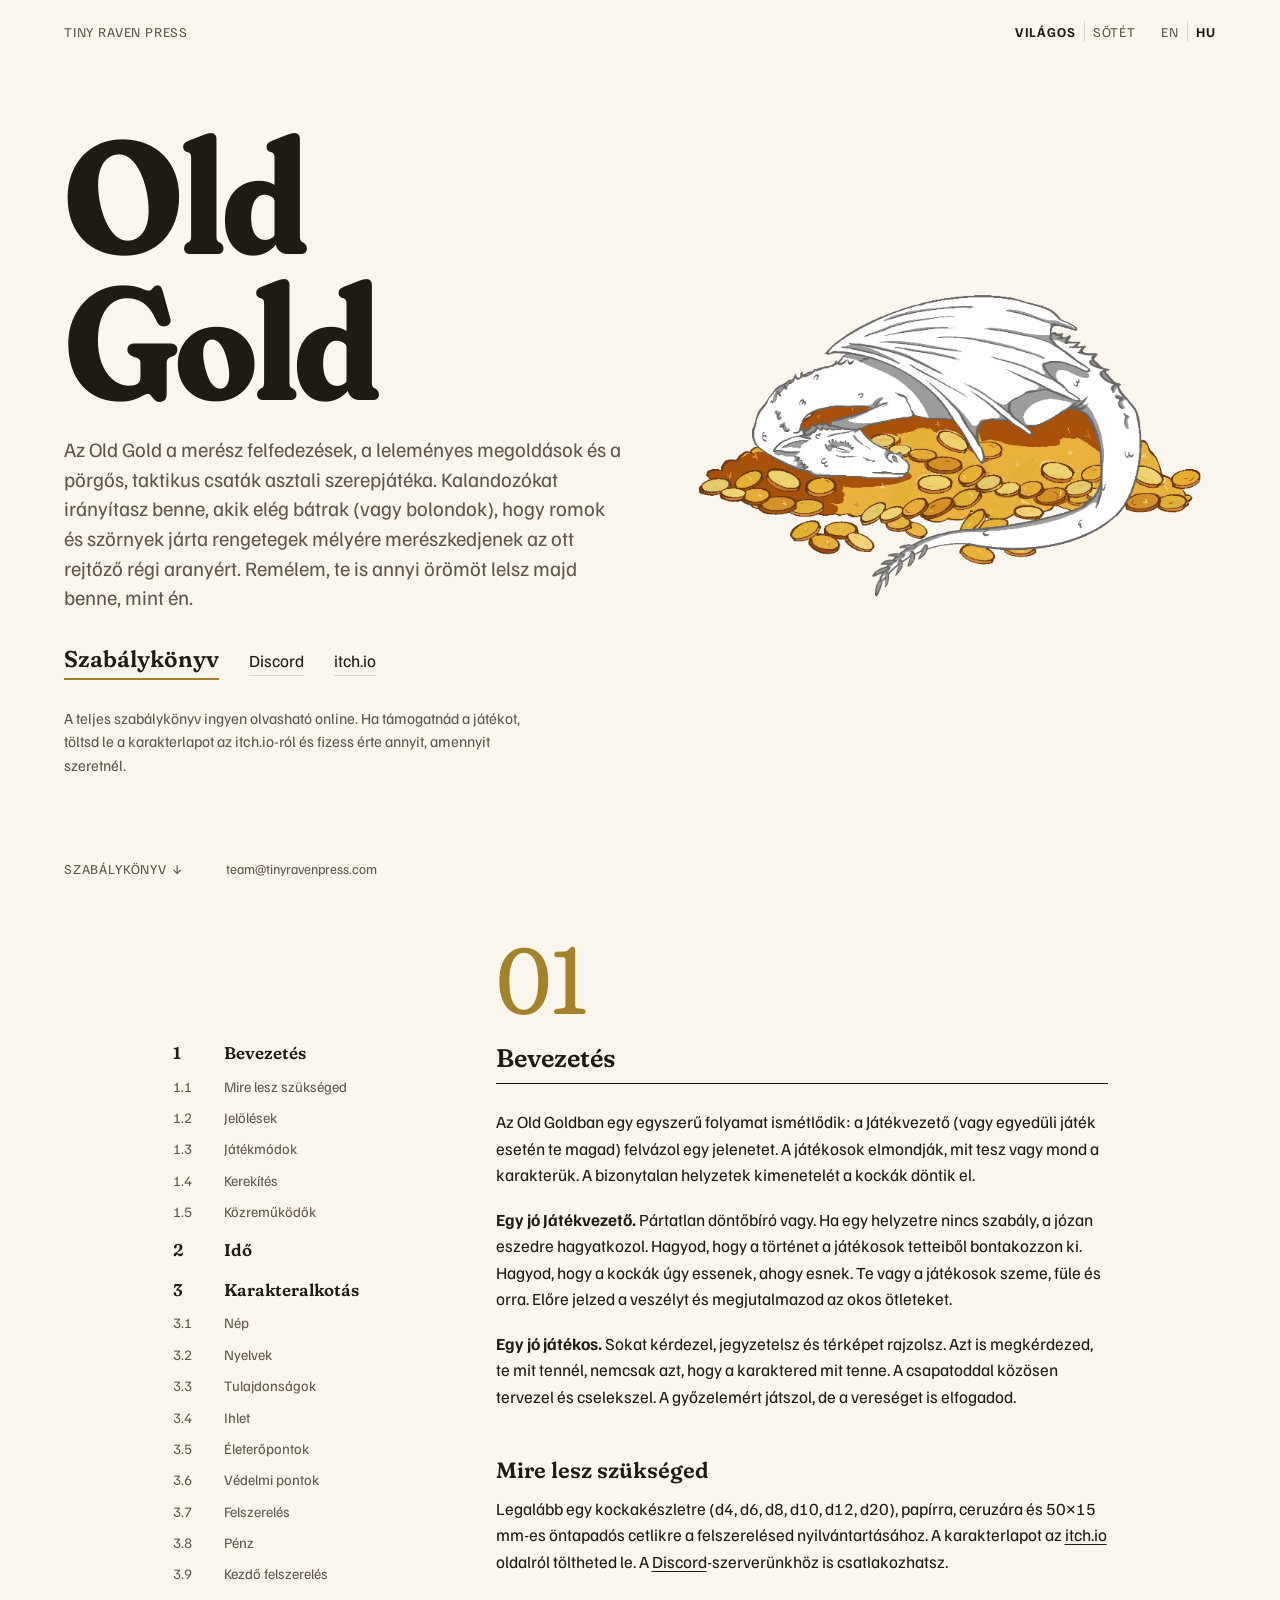
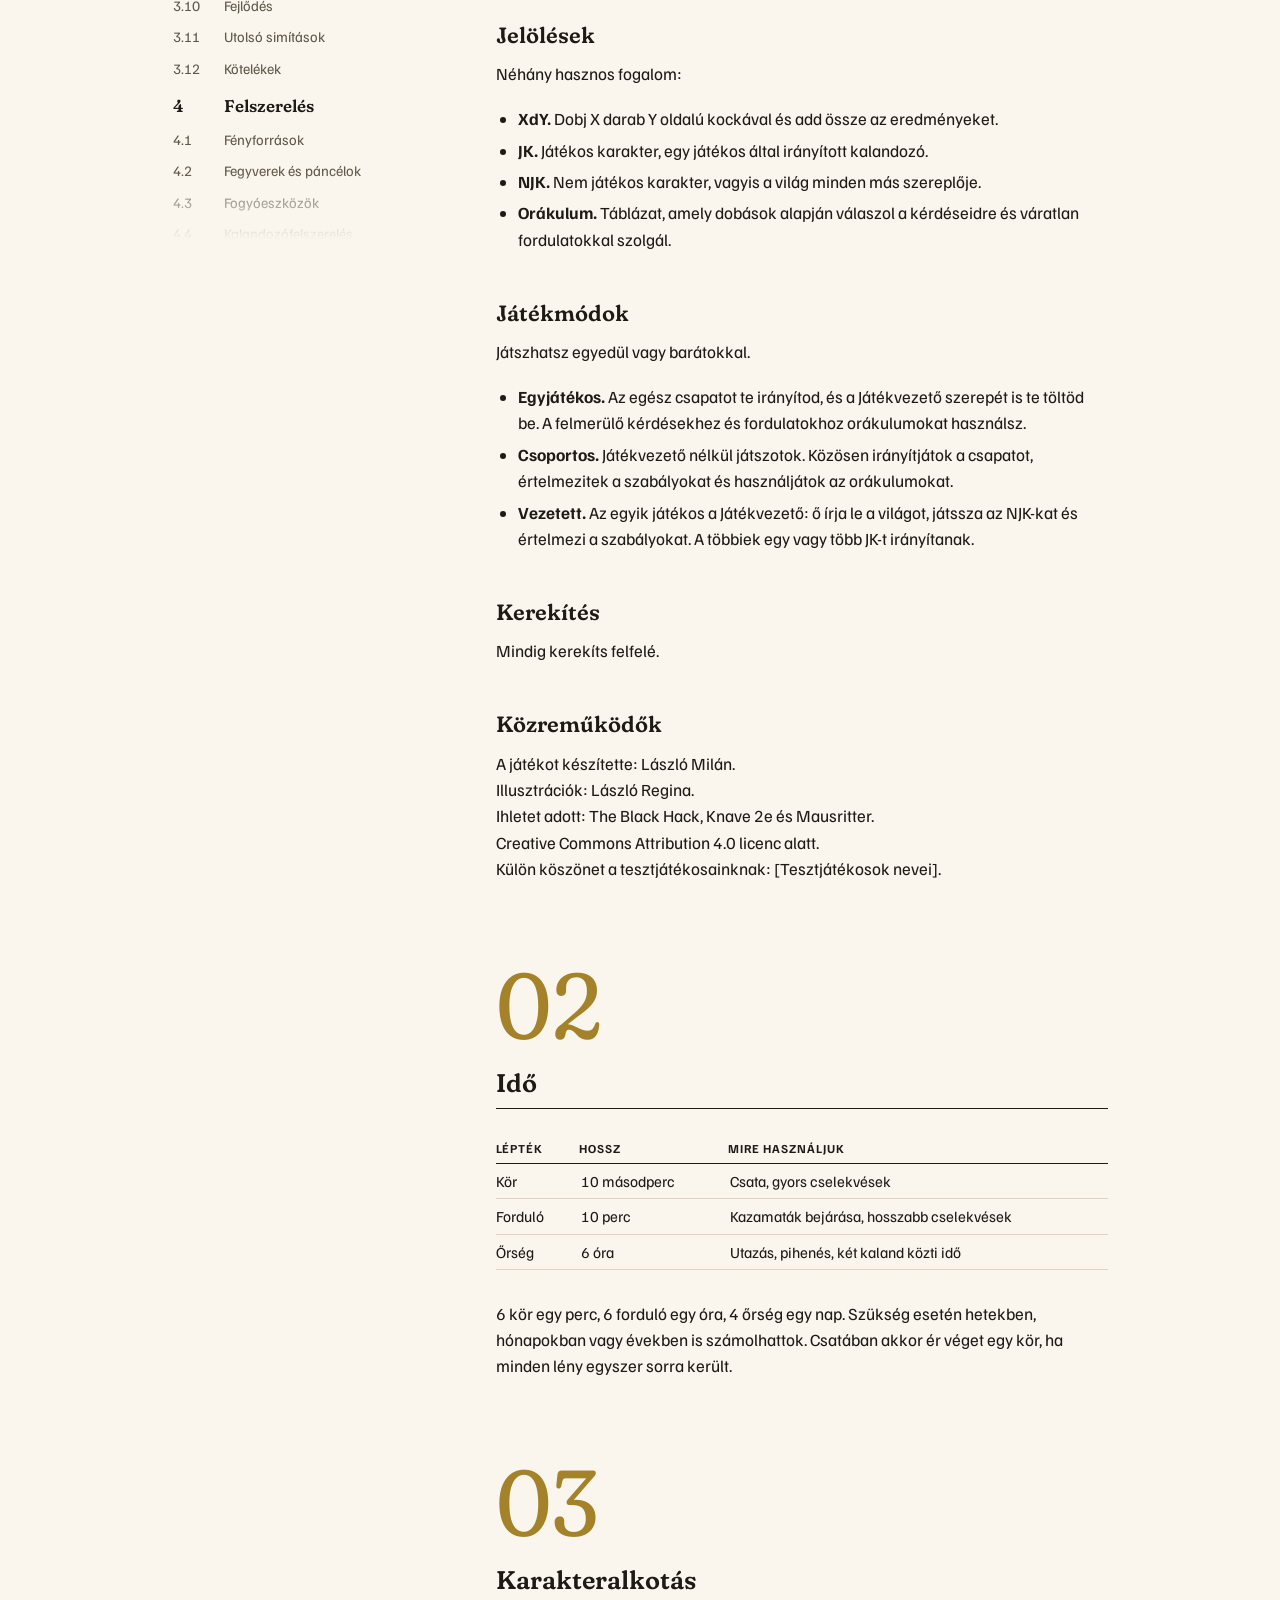
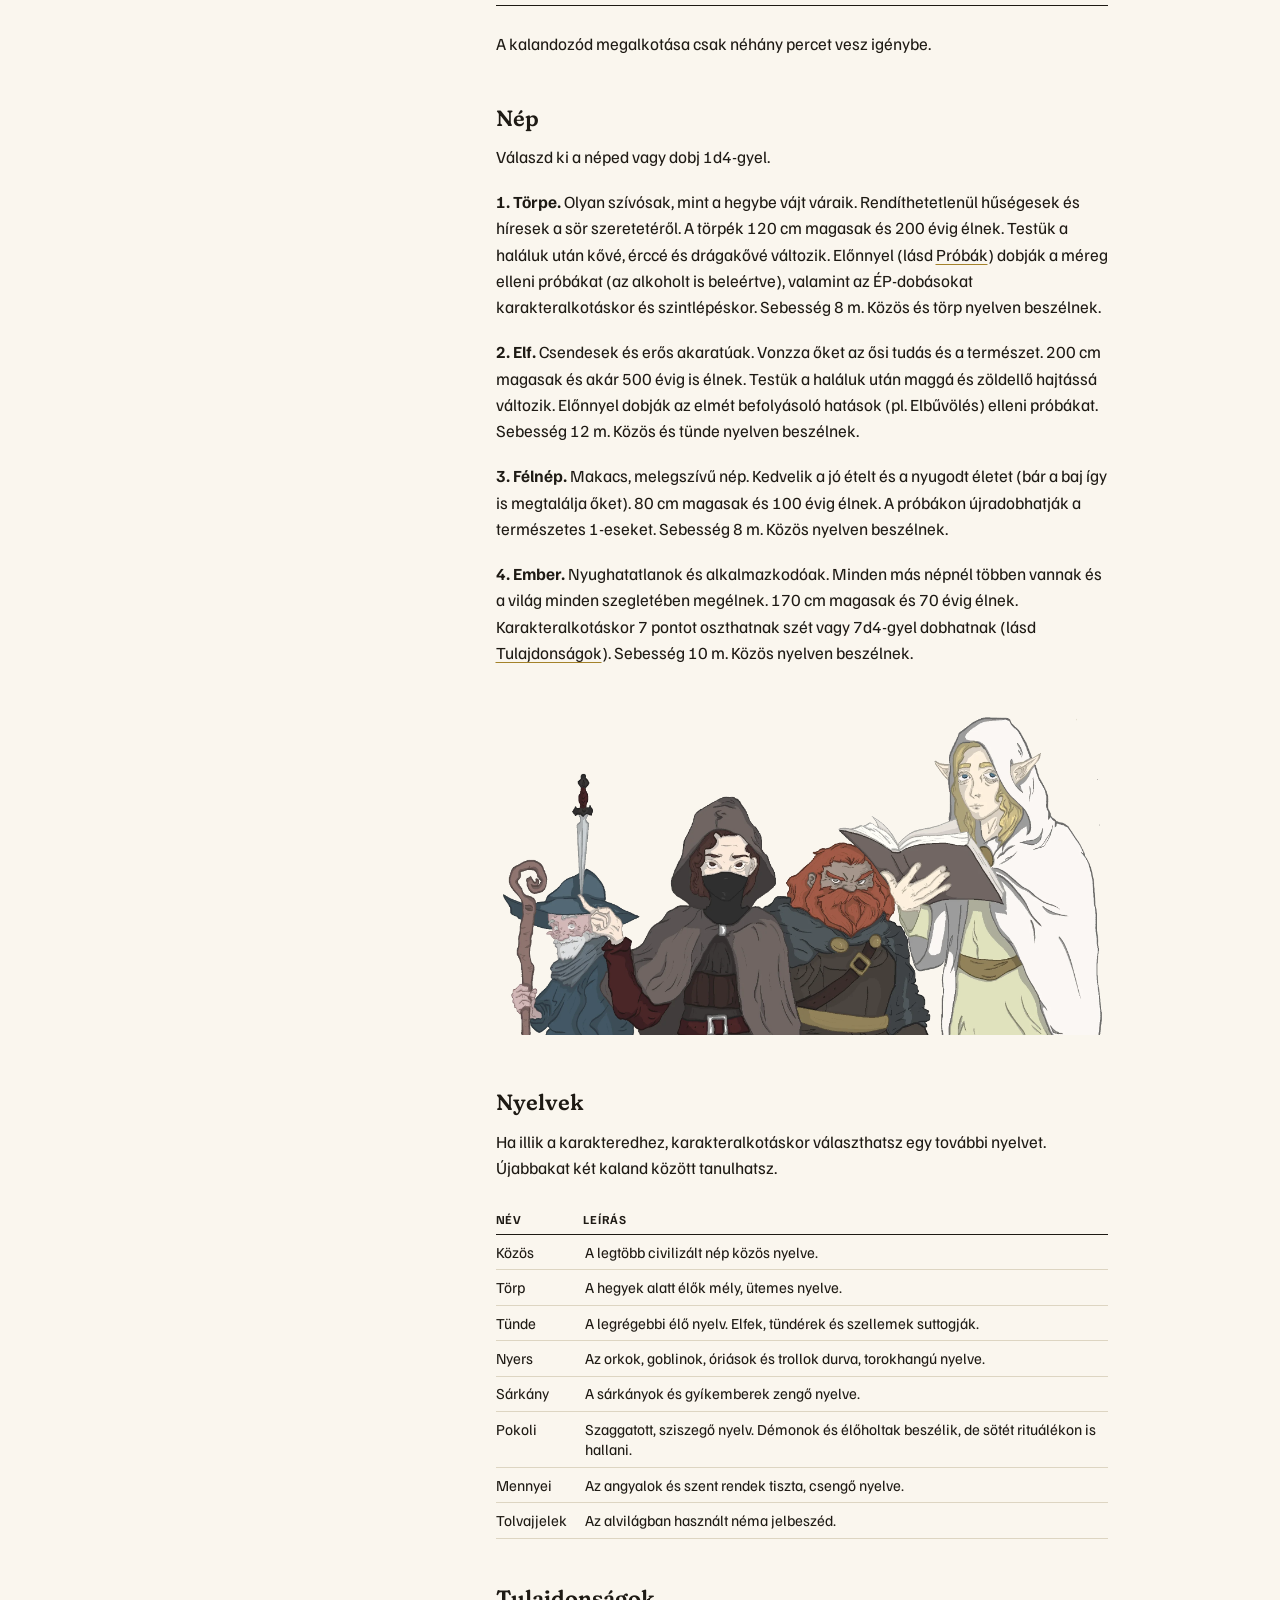
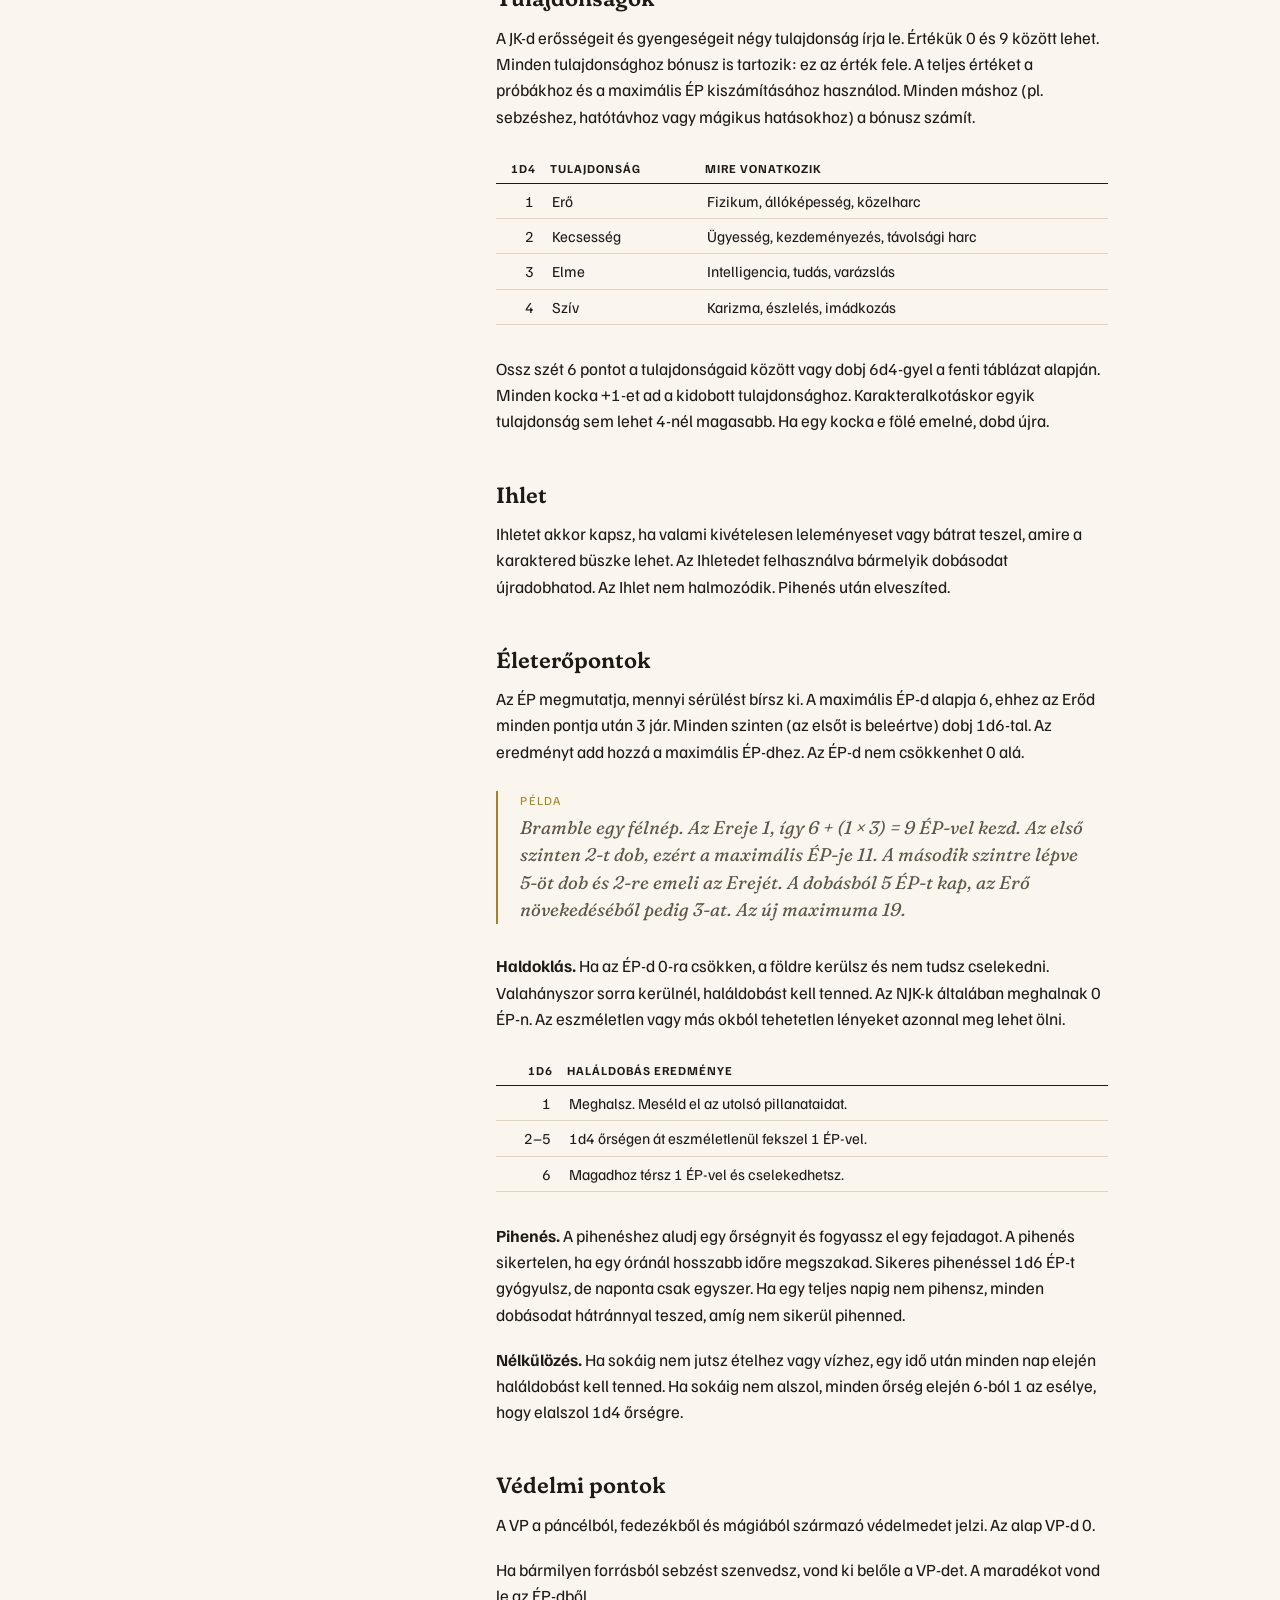
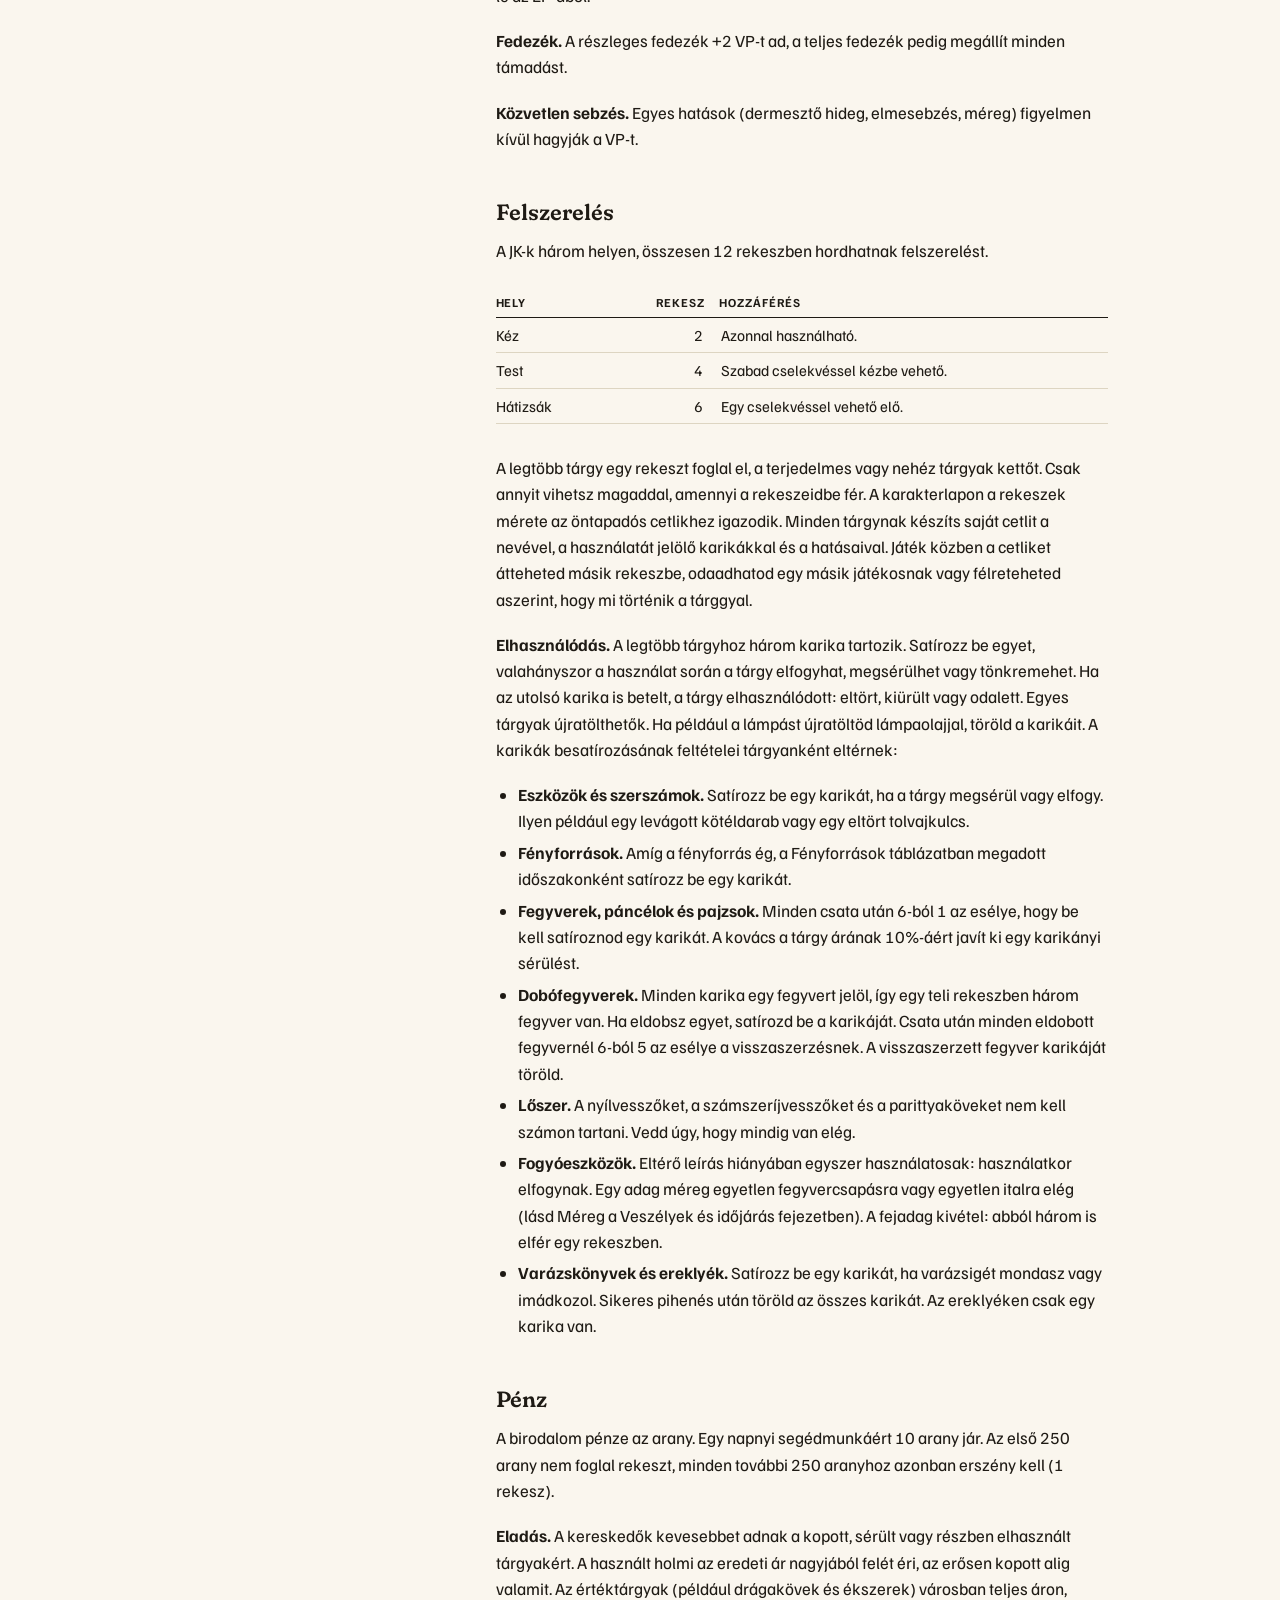
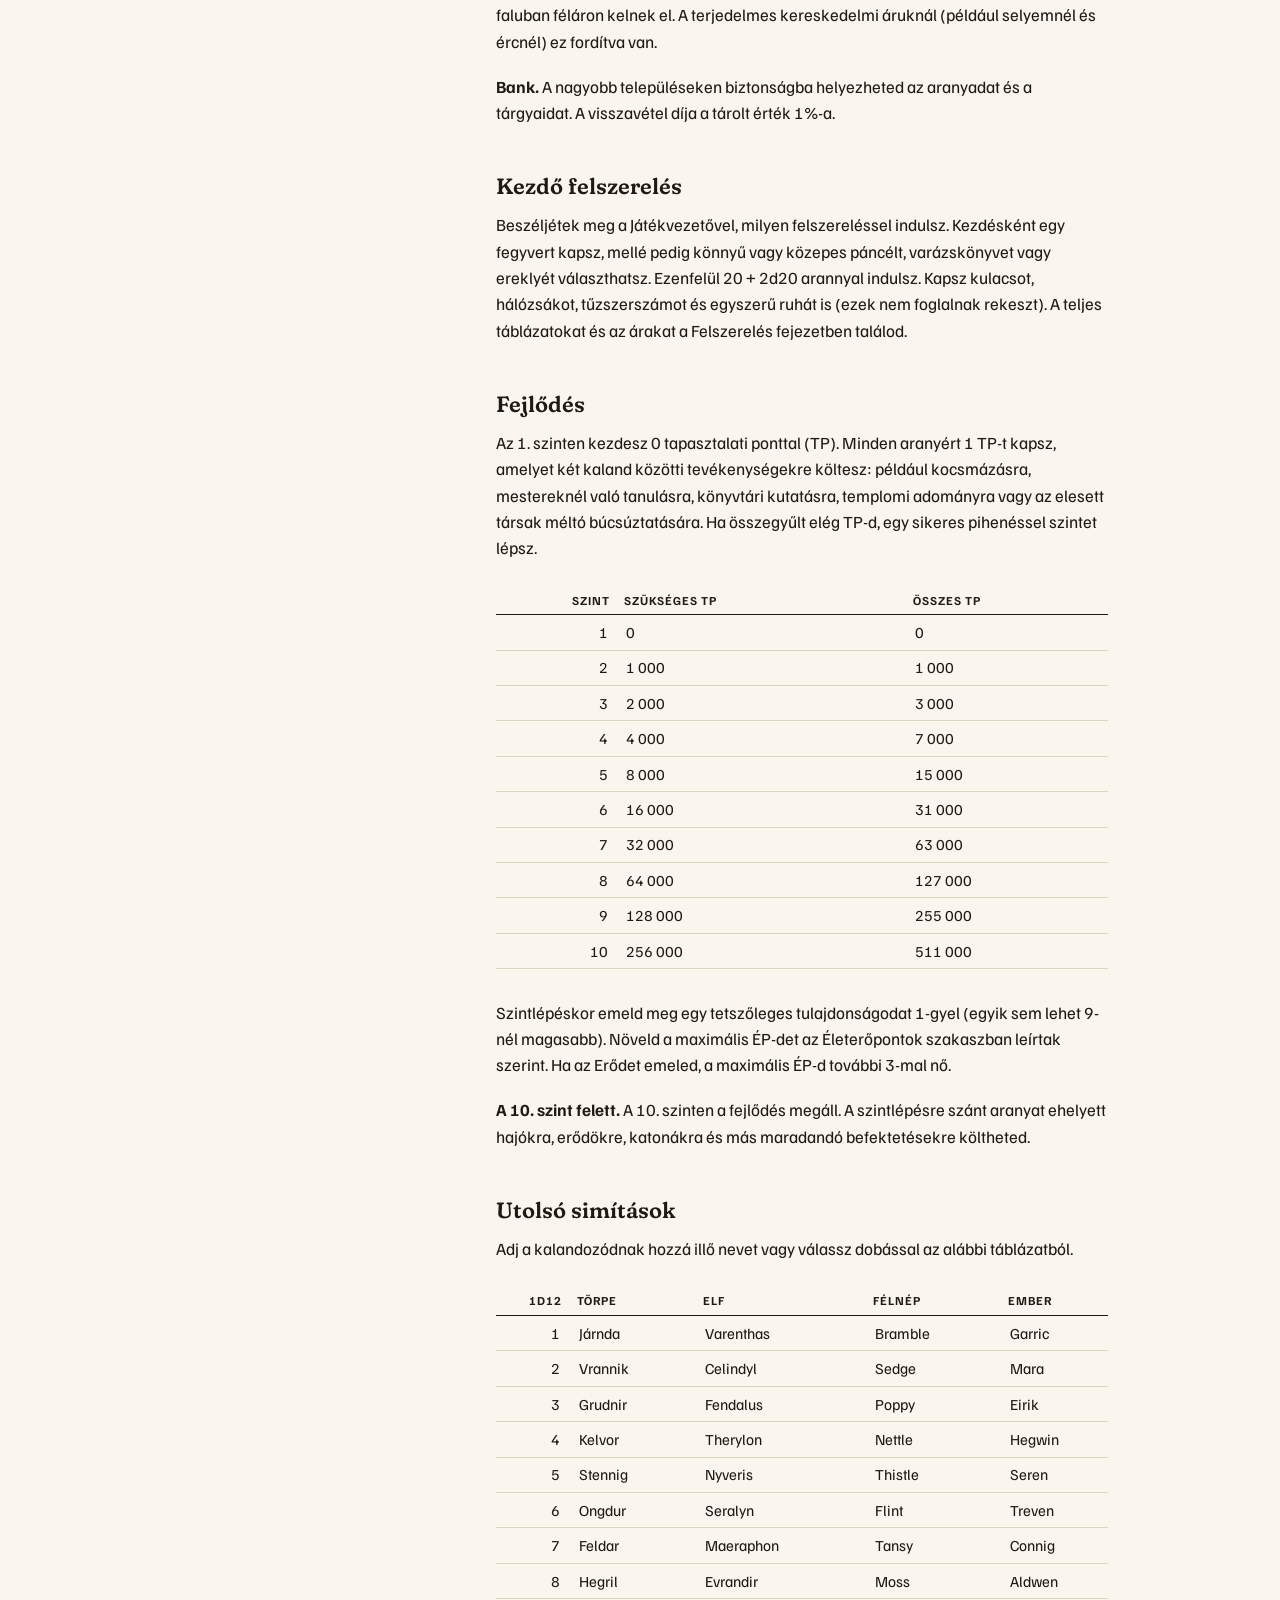
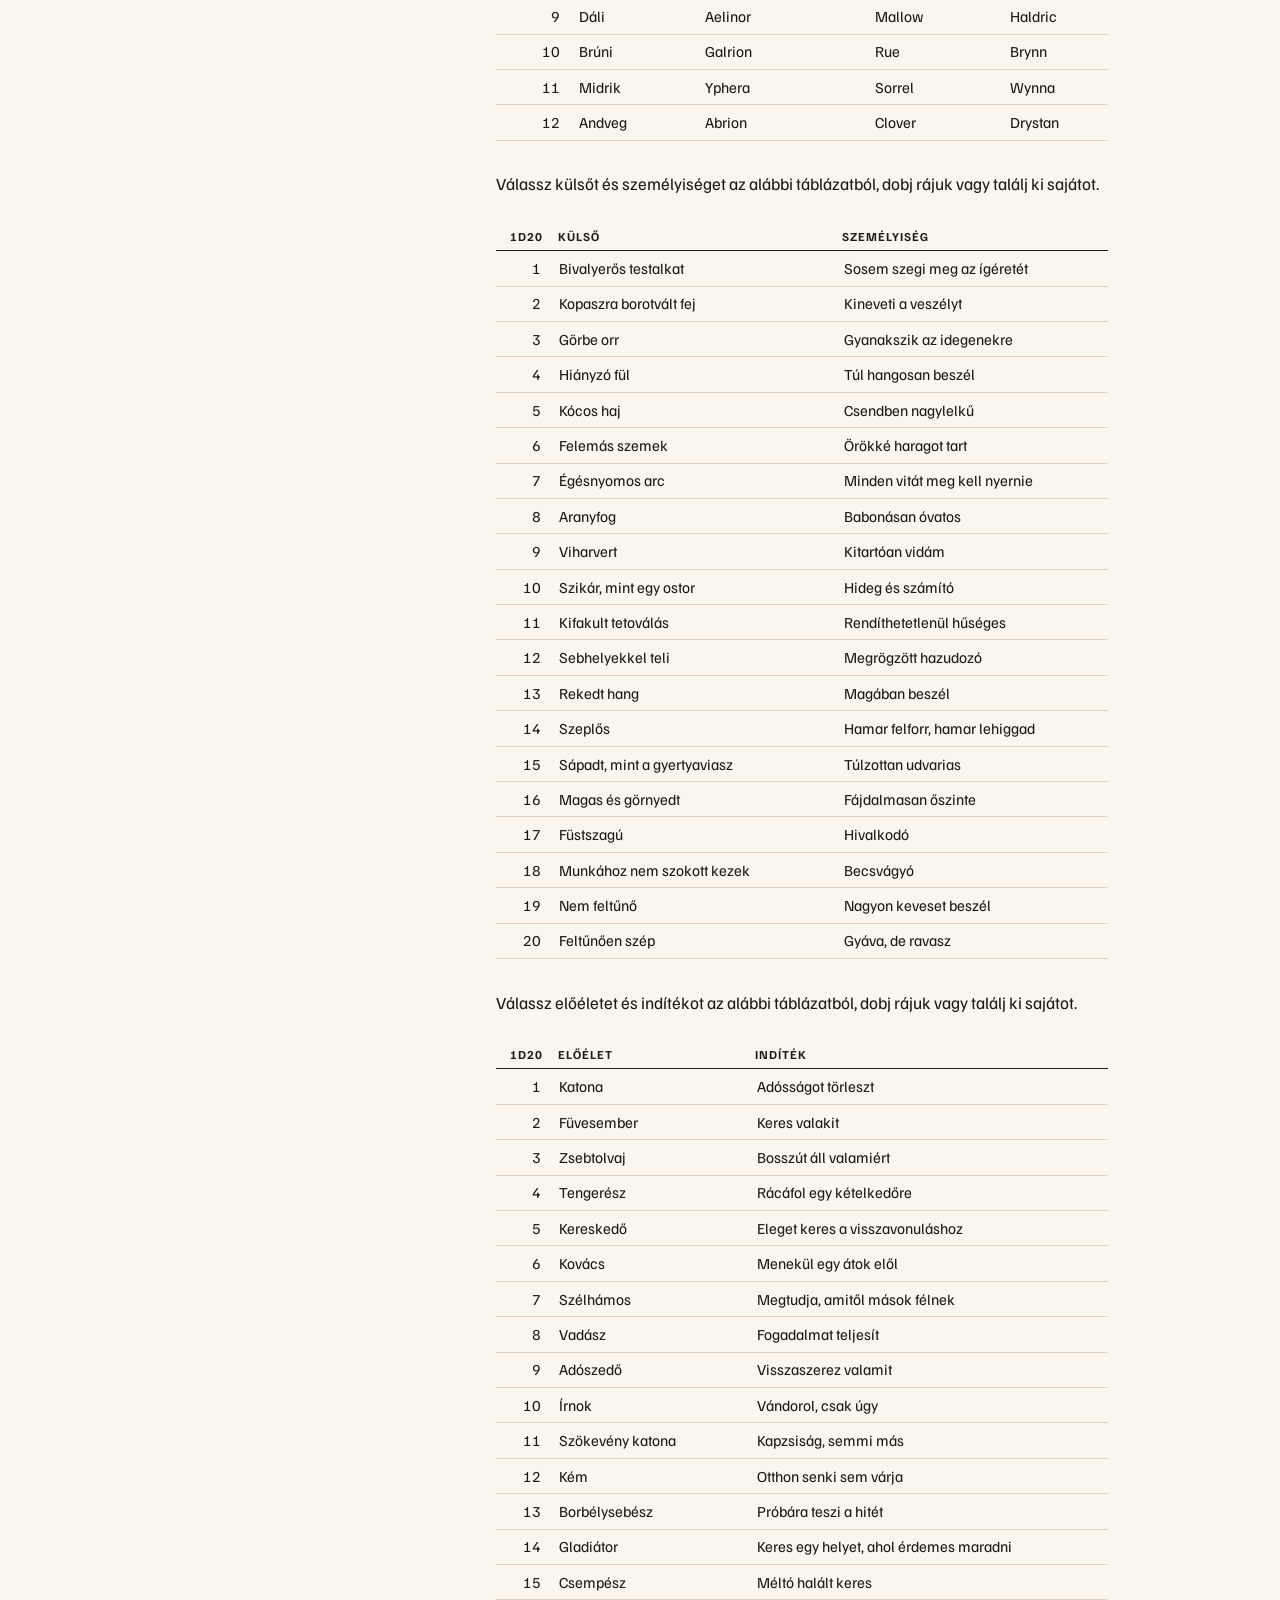
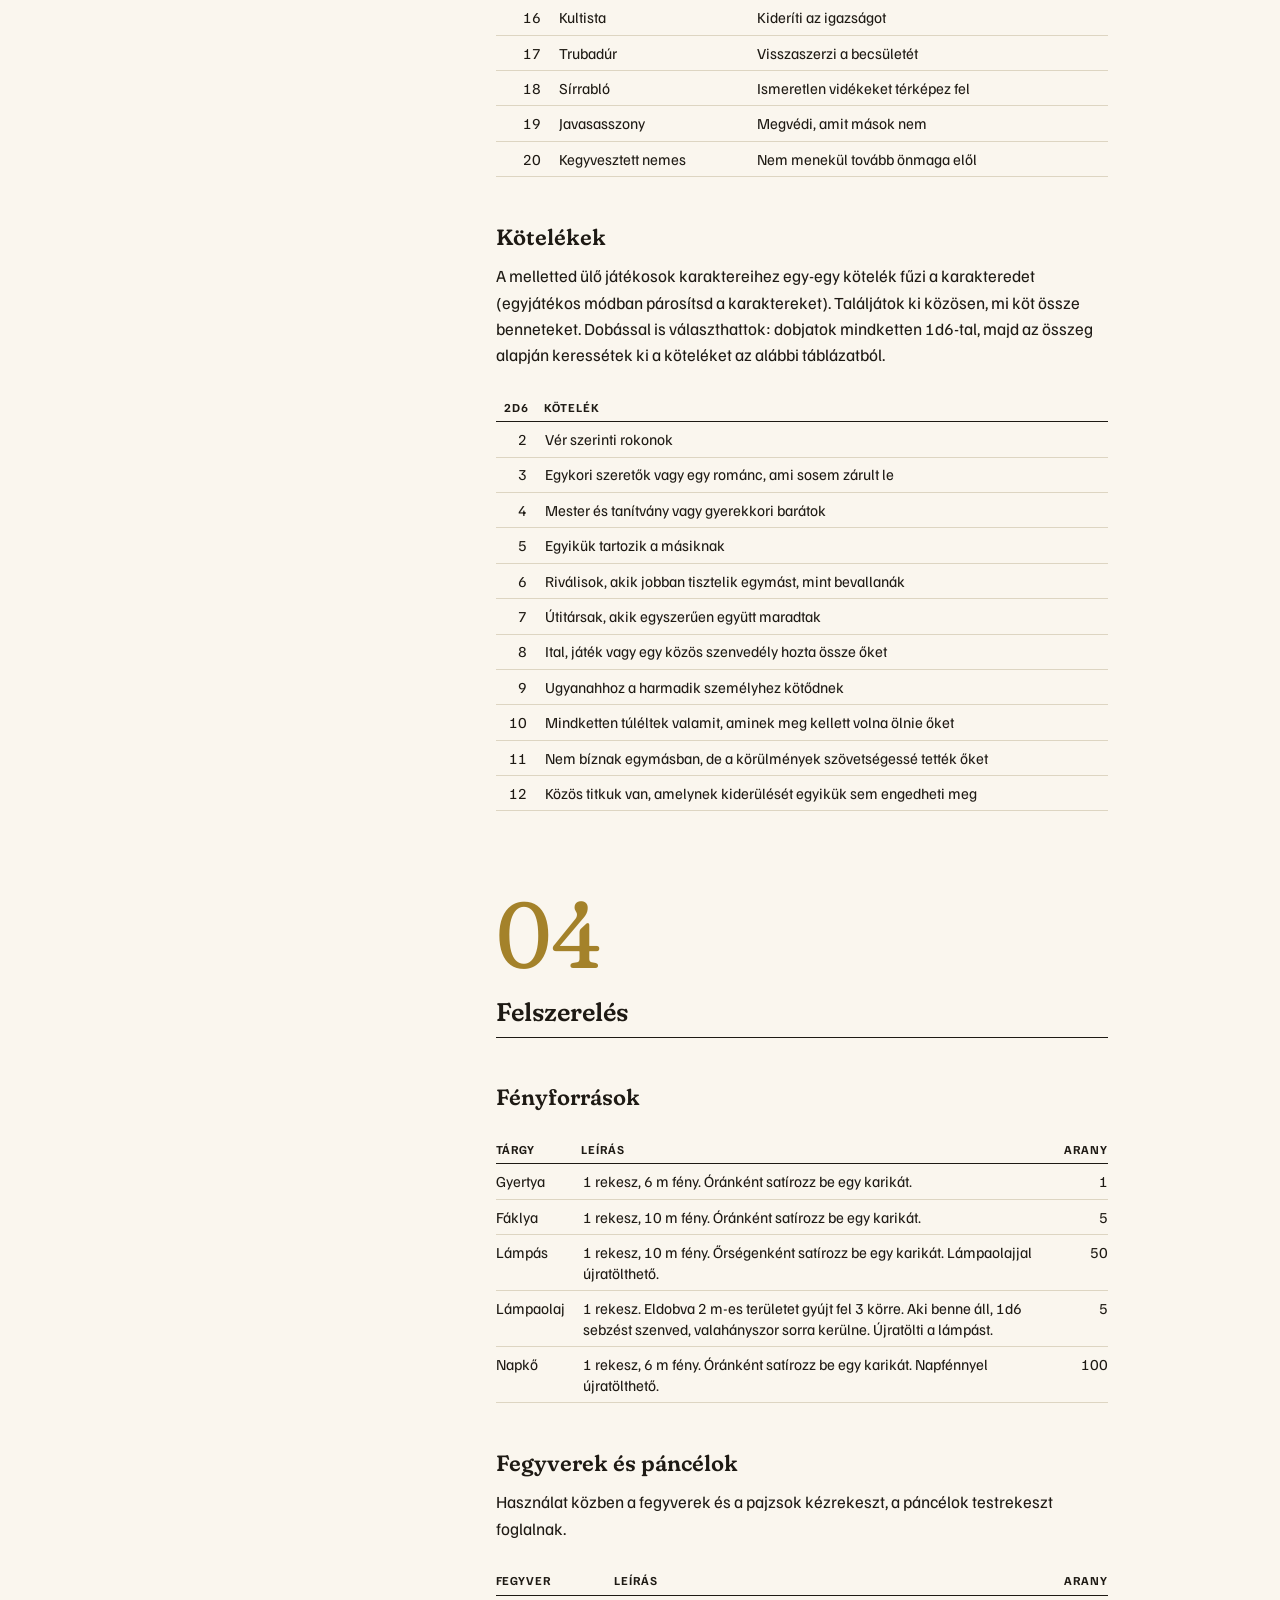
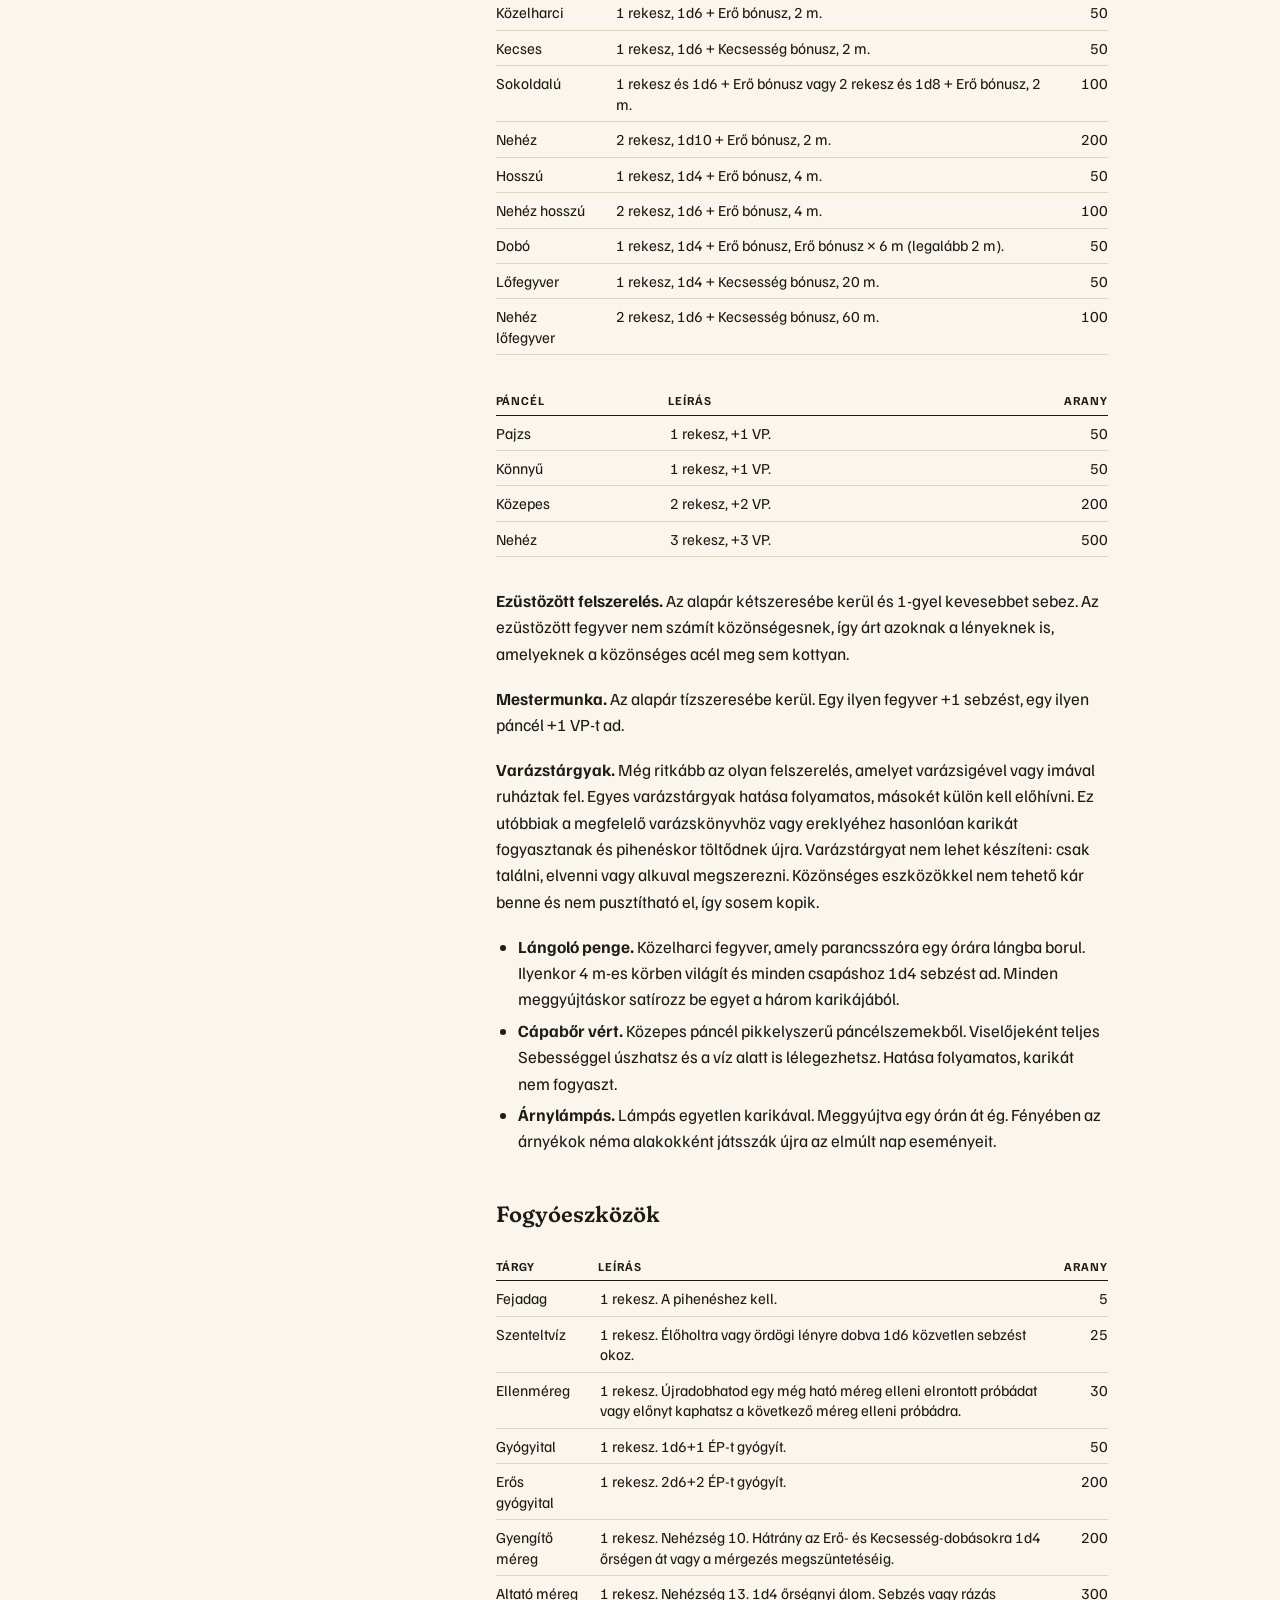
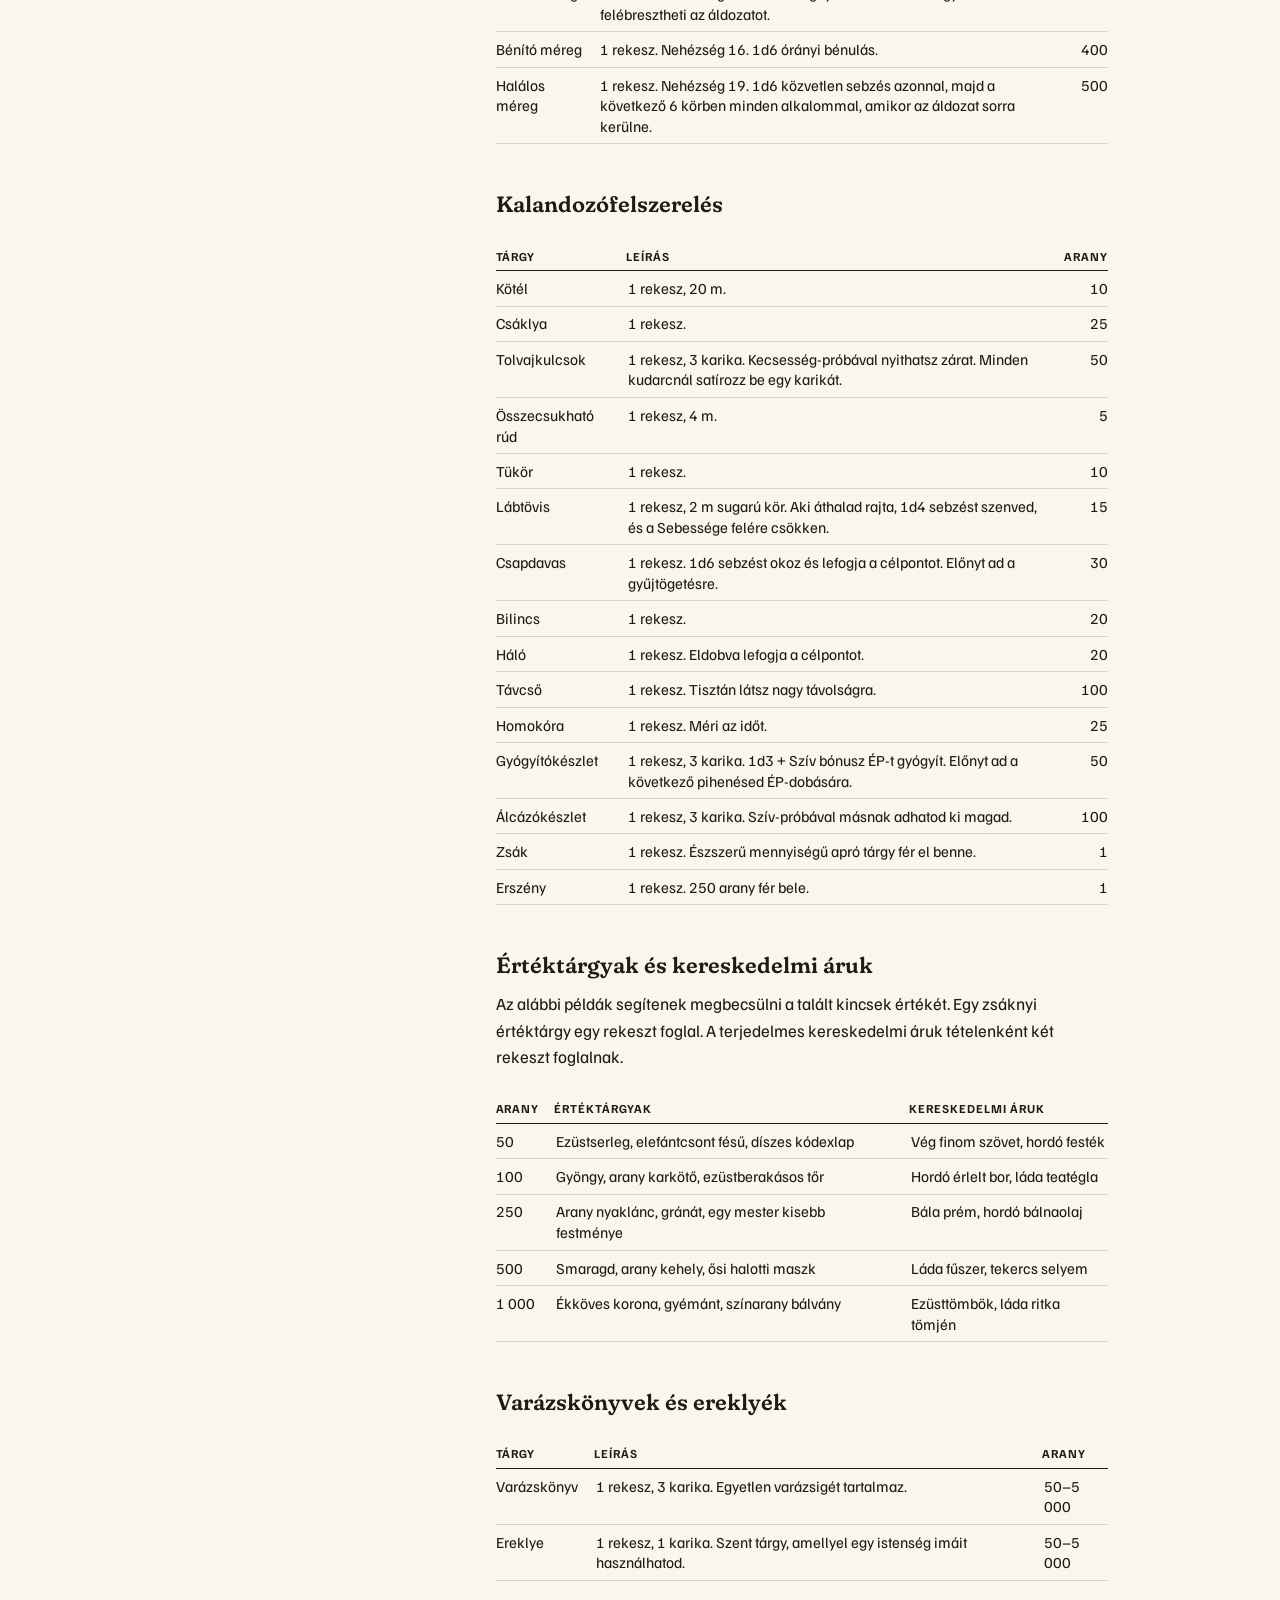
==== commit 9a236024: "Rebuild the site [skip ci]" ====
--- a/hu/index.html
+++ b/hu/index.html
@@ -41,7 +41,7 @@
   <div class="cover-main">
     <div class="cover-text">
       <h1>Old Gold</h1>
-      <p class="deck">Az Old Gold a merész felfedezések, a leleményes megoldások és a pörgős, taktikus csaták asztali szerepjátéka. Kalandozókat irányítasz benne, akik elég bátrak (vagy bolondok), hogy romok és szörnyek járta rengetegek mélyére merészkedjenek az ott várakozó régi aranyért. Remélem, te is annyi örömöt lelsz majd benne, mint én.</p>
+      <p class="deck">Az Old Gold a merész felfedezések, a leleményes megoldások és a pörgős, taktikus csaták asztali szerepjátéka. Kalandozókat irányítasz benne, akik elég bátrak (vagy bolondok), hogy romok és szörnyek járta rengetegek mélyére merészkedjenek az ott rejtőző régi aranyért. Remélem, te is annyi örömöt lelsz majd benne, mint én.</p>
       <p class="actions">
         <a class="primary" href="#rules">Szabálykönyv</a>
         <a href="https://discord.gg/DE898XYqj" target="_blank" rel="noopener">Discord</a>
